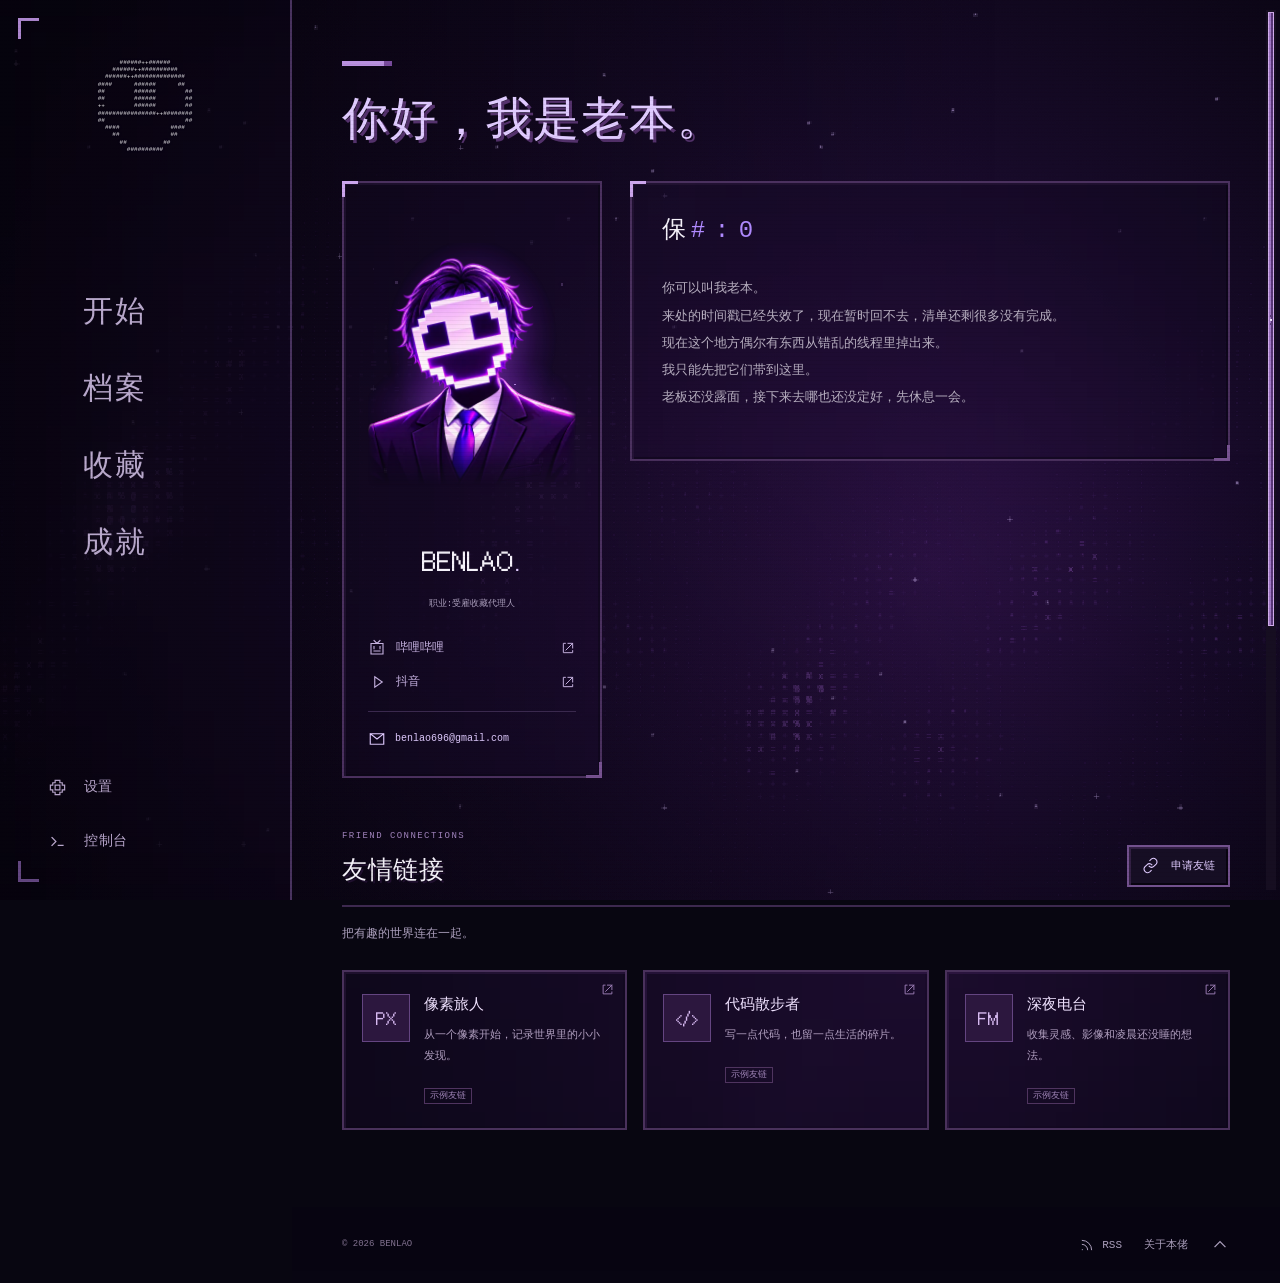
==== about/index.html @ 3e8fa3f0 "init" ====
<!DOCTYPE html><html lang="zh-CN" data-motion="full" data-language="zh"><head><meta name="astro-view-transitions-enabled" content="true"><meta name="astro-view-transitions-fallback" content="swap"><script type="module" src="/_astro/ClientRouter.astro_astro_type_script_index_0_lang.C2j_ZdXg.js"></script><meta charset="UTF-8"><meta name="viewport" content="width=device-width, initial-scale=1"><meta name="theme-color" content="#09080d"><title>关于老本 · 本佬</title><meta name="description" content="奇珍收藏代理人"><meta name="author" content="本佬"><link rel="canonical" href="https://benla0.github.io/about/"><meta property="og:title" content="关于老本 · 本佬"><meta property="og:description" content="奇珍收藏代理人"><meta property="og:type" content="website"><meta property="og:url" content="https://benla0.github.io/about/"><meta property="og:image" content="https://benla0.github.io/images/social-card.png"><meta name="twitter:card" content="summary_large_image"><link rel="icon" type="image/svg+xml" href="/favicon.svg"><link rel="alternate" type="application/rss+xml" title="本佬 BENLAO" href="/rss.xml"><link rel="sitemap" href="/sitemap-index.xml"><link rel="preload" href="/fonts/benlao-pixel.b07589f7346e.woff2" as="font" type="font/woff2" crossorigin><script>(function(){const pageTitle = "关于老本 · 本佬";
const englishTitle = "About Benlao · BENLAO";

      const root = document.documentElement;
      root.dataset.js = 'true';
      try {
        const choice = localStorage.getItem('benlao-motion');
        root.dataset.motion = choice === 'reduced' || (!choice && matchMedia('(prefers-reduced-motion: reduce)').matches) ? 'reduced' : 'full';
        root.dataset.language = localStorage.getItem('benlao-language') === 'en' ? 'en' : 'zh';
        const quality = localStorage.getItem('benlao-quality');
        root.dataset.quality = quality === 'high' || quality === 'low' ? quality : 'auto';
      } catch { root.dataset.motion = matchMedia('(prefers-reduced-motion: reduce)').matches ? 'reduced' : 'full'; }
      root.lang = root.dataset.language === 'en' ? 'en' : 'zh-CN';
      document.title = root.dataset.language === 'en' ? englishTitle : pageTitle;
    })();</script><link rel="stylesheet" href="/_astro/BaseLayout.D-4_5aCB.css"></head><body id="top" data-title-zh="关于老本 · 本佬" data-title-en="About Benlao · BENLAO"><div class="game-background" data-game-background data-background-state="static" aria-hidden="true"><svg class="nebula-fallback" viewBox="0 0 1000 540" preserveAspectRatio="xMidYMid slice"><defs><radialGradient id="nebula-ink"><stop stop-color="#27103f"></stop><stop offset="1" stop-color="#07040e"></stop></radialGradient></defs><path fill="url(#nebula-ink)" d="M0 0h1000v540H0z"></path><g fill="#ae78d9" opacity=".36" font-family="monospace" font-size="11" xml:space="preserve"><text x="0" y="0" letter-spacing="3.4">                      +  +                                               +                          </text><text x="0" y="12" letter-spacing="3.4">                                  +                                                                 </text><text x="0" y="24" letter-spacing="3.4">                                                                +                          +        </text><text x="0" y="36" letter-spacing="3.4">       +                                                                        +                   </text><text x="0" y="48" letter-spacing="3.4">         +                       +                                                        +         </text><text x="0" y="60" letter-spacing="3.4">        +             +                                       +                                     </text><text x="0" y="72" letter-spacing="3.4">+                  +                                 +                                              </text><text x="0" y="84" letter-spacing="3.4">                                                                   +                                </text><text x="0" y="96" letter-spacing="3.4">                                                                      +                             </text><text x="0" y="108" letter-spacing="3.4">                                                                                         +          </text><text x="0" y="120" letter-spacing="3.4">   +  +                                                                                             </text><text x="0" y="132" letter-spacing="3.4">                                                                                          +    +    </text><text x="0" y="144" letter-spacing="3.4">                #* .: x #x   +.                   +                                                 </text><text x="0" y="156" letter-spacing="3.4">             :..+ #x * .  .#  # # x                                                                 </text><text x="0" y="168" letter-spacing="3.4">           #: *   #**#     *#:.* *+.                                                  + +           </text><text x="0" y="180" letter-spacing="3.4">        .  . +   #x: #* *## *:.+x   . #x                                                            </text><text x="0" y="192" letter-spacing="3.4">       :# +.::x+ x: . : #: x       ++ ...#          +                                     +         </text><text x="0" y="204" letter-spacing="3.4">    x     .  *++  #     :.*  x+ : . :   +  :                                                        </text><text x="0" y="216" letter-spacing="3.4">  * +** x **+. +:*: x + x+.. :  . x *+:  x: +:            +                                       *.</text><text x="0" y="228" letter-spacing="3.4"> .  #    x+x : . # : :#.** x  + xxxx* +x#x#+:+x                     +                          . x::</text><text x="0" y="240" letter-spacing="3.4"> :.. :. +x. x. * x# x.*:*++ *  +   x:x  .*x. :  +#                                            x #*x </text><text x="0" y="252" letter-spacing="3.4"> :x :  ::  .  +    .   ***   .*+. + x:    #  x   :x                           +             x: x *.:</text><text x="0" y="264" letter-spacing="3.4">  + . .** x + : + # .*  #. ..: #+:   .x# #*  + #.:  #                          +         ++**. xxxx </text><text x="0" y="276" letter-spacing="3.4">*+x *  ++*#***    * *: : ## # *:  +x+  :  +*+    .:.x#                                 .# x+ x *. *.</text><text x="0" y="288" letter-spacing="3.4">.#x. *.+ . #+ x  +   #x*+ #  ..         #++.x.#  x  *  . :                            .x  *:     *  </text><text x="0" y="300" letter-spacing="3.4">.  +:x+ +#**  **x *x +.+ #x:    + :#*   x:+ .:   x #   .  :                        x :+.#:+:+ .+: #x</text><text x="0" y="312" letter-spacing="3.4"> # +#  .x# .  #. :++  ::.:#  #++ .  ::#:: +:++*x    *  *:  xx# :               *  #.x x +x x+  .+   </text><text x="0" y="324" letter-spacing="3.4">.. .xx xx# **+x*#x :  *++ + #x::  :x++ #+x.+  . # :  +#x:# +   :#x*: x  # x.   *:+: *+*#x: + +.x:x++</text><text x="0" y="336" letter-spacing="3.4"> +   ..   .. :+ *:++# # *+* *+   +    .: .: +# +**  : x . *# .#x# :+ : * .   # x    :   +x*+ #: .+ x</text><text x="0" y="348" letter-spacing="3.4">.* . +*.:. x##x   +.+ .. x*  x.+ # ++  x ::*#*+ ::##  *+ x:+x x.+ x:x  xx#+   x..   ++: ..x*#+  x .:</text><text x="0" y="360" letter-spacing="3.4">*.  *::# x* +.*+x:x:# :x :+*.   .   :x: x :#x  *++xx:  x#+  #::  x**+.  +***x.  +x  **:  x  +  +   *</text><text x="0" y="372" letter-spacing="3.4"> +x .:  # x+ xx .# :***+ : x #    * + +#+ ##.+.+x+x++#   +    : x #+**x:  :x  #xx: x + . x+*# . *:+x</text><text x="0" y="384" letter-spacing="3.4">:# *+  +# *x#                   #+ +#: x   :xx .  . x x :  #.: * #+*:   *  #: x: :  +  :x: . +.x*x..</text><text x="0" y="396" letter-spacing="3.4">+:# :#*+  .. +                     *   x.*  *#x..#+ xxx + ++ +#   .+ *#*+*. # # +x:      #  x# #:#+*</text><text x="0" y="408" letter-spacing="3.4">*#..# +..*+                       +  ::   :#+x  #*+.* .x#:++ : :#   + :++  *  +  :# +     .xx  . x.x</text><text x="0" y="420" letter-spacing="3.4">.   *:x#                                :** +  x*:.      # x.*  # .#x.:+x#    +.. x: * :.**#*+. ::+ </text><text x="0" y="432" letter-spacing="3.4">++*.                                       :+ . :# #*## .  .: #+++*. +*.   # *# #x:x :# xxx.+ x. x:.</text><text x="0" y="444" letter-spacing="3.4">                 +                           #+:::.#  *   :   ..++* .+x ***.* +  *xx. +:#  :## # *# </text><text x="0" y="456" letter-spacing="3.4"> .                                            :+  *  * .x #  :#*: x * .x : . #.+ x .+*: :. .#  +#   </text><text x="0" y="468" letter-spacing="3.4">                                                 + :* #  :+  #+x .+  x#:x** +* # +. *  ::++#.       </text><text x="0" y="480" letter-spacing="3.4">                                  +               *#x :x :#:x.*  .. x    .x*.:+x+    **   # #       </text><text x="0" y="492" letter-spacing="3.4">                                           +       :    #: :+*.+ .  *.:#: .*   # .  + *#  #         </text><text x="0" y="504" letter-spacing="3.4">                +                               +    ++..x   .x.   #.  x  . +  #++. .:  x           </text><text x="0" y="516" letter-spacing="3.4">             +                                         *#x x:  :x  **x    x .*.+  x x#.             </text><text x="0" y="528" letter-spacing="3.4">                                                           x * ++ +*x  #  # *   + +                 </text></g></svg><canvas data-nebula-canvas></canvas><div class="site-glitch-overlay" data-glitch-background data-glitch-state="disabled" data-glitch-active="false" aria-hidden="true"><canvas class="site-glitch-canvas" data-glitch-canvas></canvas></div><script type="module" src="/_astro/GlitchBackground.astro_astro_type_script_index_0_lang.BYaCkuHa.js"></script></div><script type="module" src="/_astro/GameBackground.astro_astro_type_script_index_0_lang.DktSg_Hz.js"></script><a class="skip-link" href="#main"><span data-ui-text><span data-language-text="zh">跳到主要内容</span><span data-language-text="en" lang="en">Skip to content</span></span></a><header class="site-header" data-game-menu data-menu-phase="idle"><div class="header-inner"><div class="menu-brand-row"><button type="button" class="brand mask-pet" aria-label="戳一下面具" data-i18n-label="mask.pet" data-mask-pet data-mood="calm" data-anger="0"><span class="ascii-mask-mark brand-ascii" style="--ascii-mask-size:124px" data-ascii-mask data-ascii-mask-state="static" aria-hidden="true"><span class="ascii-mask-frame" data-ascii-mask-frame aria-hidden="true">                                  
                                  
          ############++          
        ############++####        
      ############++########      
    ####      ##++##      ##      
    ##        ++####        ##    
    ##        ######        ##    
    ##        ######        ++    
    ####++################++##    
    ##                      ##    
      ####              ####      
        ##              ##        
          ##          ##          
            ####++####            
                                  
                                  </span></span></button><div class="mobile-actions"><button type="button" class="icon-button settings-trigger mobile-settings" aria-label="打开设置" data-i18n-label="settings.open" aria-controls="settings-dialog"><svg width="20" height="20" viewBox="0 0 24 24" fill="none" stroke="currentColor" stroke-width="1.5" stroke-linecap="square" stroke-linejoin="miter" aria-hidden="true"><path d="M9 3h6v3h3v3h3v6h-3v3h-3v3H9v-3H6v-3H3V9h3V6h3zM9 9h6v6H9z"></path></svg></button><button type="button" class="icon-button mobile-menu-toggle" aria-label="展开导航" data-i18n-label="nav.open" aria-controls="menu-panel" aria-expanded="false"><svg width="20" height="20" viewBox="0 0 24 24" fill="none" stroke="currentColor" stroke-width="1.5" stroke-linecap="square" stroke-linejoin="miter" aria-hidden="true"><path d="M4 7h16M4 12h16M4 17h16"></path></svg></button></div></div><div id="menu-panel" class="menu-panel"><nav id="main-nav" class="main-nav" aria-label="主导航" data-i18n-label="nav.main"><a href="/" aria-label="开始" data-i18n-label="nav.home" data-menu-item><span class="menu-selector" aria-hidden="true">▶</span><span class="menu-label"><span data-ui-text><span data-language-text="zh">开始</span><span data-language-text="en" lang="en">START</span></span></span></a><a href="/posts/" aria-label="档案" data-i18n-label="nav.posts" data-menu-item><span class="menu-selector" aria-hidden="true">▶</span><span class="menu-label"><span data-ui-text><span data-language-text="zh">档案</span><span data-language-text="en" lang="en">ARCHIVE</span></span></span></a><a href="/works/" aria-label="收藏" data-i18n-label="nav.works" data-menu-item><span class="menu-selector" aria-hidden="true">▶</span><span class="menu-label"><span data-ui-text><span data-language-text="zh">收藏</span><span data-language-text="en" lang="en">COLLECTION</span></span></span></a><a href="/achievements/" aria-label="成就" data-i18n-label="nav.achievements" data-menu-item><span class="menu-selector" aria-hidden="true">▶</span><span class="menu-label"><span data-ui-text><span data-language-text="zh">成就</span><span data-language-text="en" lang="en">ACHIEVEMENTS</span></span></span></a><a href="/about/" aria-label="关于" data-i18n-label="nav.about" data-menu-item aria-current="page"><span class="menu-selector" aria-hidden="true">▶</span><span class="menu-label"><span data-ui-text><span data-language-text="zh">关于</span><span data-language-text="en" lang="en">ABOUT</span></span></span></a></nav><div class="menu-bottom"><button type="button" class="settings-trigger menu-utility" aria-label="打开设置" data-i18n-label="settings.open" aria-controls="settings-dialog"><svg width="19" height="19" viewBox="0 0 24 24" fill="none" stroke="currentColor" stroke-width="1.5" stroke-linecap="square" stroke-linejoin="miter" aria-hidden="true"><path d="M9 3h6v3h3v3h3v6h-3v3h-3v3H9v-3H6v-3H3V9h3V6h3zM9 9h6v6H9z"></path></svg><span data-ui-text><span data-language-text="zh">设置</span><span data-language-text="en" lang="en">SETTINGS</span></span></button><button type="button" class="terminal-trigger menu-utility" aria-controls="terminal-dialog" aria-label="打开导航控制台" data-i18n-label="terminal.open"><svg width="19" height="19" viewBox="0 0 24 24" fill="none" stroke="currentColor" stroke-width="1.5" stroke-linecap="square" stroke-linejoin="miter" aria-hidden="true"><path d="m5 7 5 5-5 5m8 0h6"></path></svg><span data-ui-text><span data-language-text="zh">控制台</span><span data-language-text="en" lang="en">CONSOLE</span></span></button></div></div></div></header><button type="button" class="menu-scrim" aria-label="关闭导航" data-i18n-label="nav.dismiss" tabindex="-1" hidden></button><div class="game-screen" data-game-screen data-screen-phase="idle"><main id="main" tabindex="-1"><div class="page-heading container"><h1><span data-ui-text><span data-language-text="zh">你好，我是老本。</span><span data-language-text="en" lang="en">HELLO, I&#39;M BENLAO.</span></span></h1></div><section class="about-layout container"><div class="profile-card"><div class="profile-mask profile-portrait"><div class="profile-character-stage" aria-hidden="true"><div class="hero-character" data-hero-character data-character-state="static" data-no-text-decode><div class="character-canvas" data-raster-character><img class="character-layer" data-avatar-part="back-glow" src="/images/character/layer-glow-428.webp" width="428" height="502" alt="" data-no-pixel-load decoding="async"><div class="character-layer character-pixels" data-avatar-particles></div><div class="character-layer" data-avatar-part="rig"><img class="character-layer" data-avatar-part="body" src="/images/character/layer-body-428.webp" srcset="/images/character/layer-body-428.webp 428w, /images/character/layer-body-640.webp 640w, /images/character/layer-body-856.webp 856w" sizes="(max-width: 360px) 240px, (max-width: 660px) 280px, 232px" width="428" height="502" alt="" data-no-pixel-load decoding="async"><img class="character-layer" data-avatar-part="head" src="/images/character/layer-head-428.webp" srcset="/images/character/layer-head-428.webp 428w, /images/character/layer-head-640.webp 640w, /images/character/layer-head-856.webp 856w" sizes="(max-width: 360px) 240px, (max-width: 660px) 280px, 232px" width="428" height="502" alt="" data-no-pixel-load decoding="async"><img class="character-layer" data-avatar-part="collar-front" src="/images/character/layer-collar-428.webp" srcset="/images/character/layer-collar-428.webp 428w, /images/character/layer-collar-640.webp 640w, /images/character/layer-collar-856.webp 856w" sizes="(max-width: 360px) 240px, (max-width: 660px) 280px, 232px" width="428" height="502" alt="" data-no-pixel-load decoding="async"></div><img class="character-layer character-glitch" data-avatar-part="glitch-a" src="/images/character/layer-glitch-a-428.webp" width="428" height="502" alt="" data-no-pixel-load decoding="async"><img class="character-layer character-glitch" data-avatar-part="glitch-b" src="/images/character/layer-glitch-b-428.webp" width="428" height="502" alt="" data-no-pixel-load decoding="async"><img class="character-layer character-glitch" data-avatar-part="fragments" src="/images/character/layer-fragments-428.webp" width="428" height="502" alt="" data-no-pixel-load decoding="async"><div class="character-layer character-pixels character-glitch" data-avatar-shards></div></div></div></div></div><h2>BENLAO<span class="brand-dot">.</span></h2><p class="profile-role"><span data-ui-text><span data-language-text="zh">职业:受雇收藏代理人</span><span data-language-text="en" lang="en">Occupation: Collectibles Agent</span></span></p><div class="profile-links"><a href="https://www.bilibili.com/" target="_blank" rel="noopener noreferrer"><svg width="18" height="18" viewBox="0 0 24 24" fill="none" stroke="currentColor" stroke-width="1.5" stroke-linecap="square" stroke-linejoin="miter" aria-hidden="true"><path d="M4 6h16v14H4zM8 2l4 4 4-4M8 10v3m8-3v3m-8 3h8"></path></svg><span data-ui-text><span data-language-text="zh">哔哩哔哩</span><span data-language-text="en" lang="en">BILIBILI</span></span><svg width="16" height="16" viewBox="0 0 24 24" fill="none" stroke="currentColor" stroke-width="1.5" stroke-linecap="square" stroke-linejoin="miter" aria-hidden="true"><path d="M8 5H5v14h14v-3M12 5h7v7M9 15 19 5"></path></svg></a><a href="https://www.douyin.com/" target="_blank" rel="noopener noreferrer"><svg width="18" height="18" viewBox="0 0 24 24" fill="none" stroke="currentColor" stroke-width="1.5" stroke-linecap="square" stroke-linejoin="miter" aria-hidden="true"><path d="m9 5 10 7-10 7z"></path></svg><span data-ui-text><span data-language-text="zh">抖音</span><span data-language-text="en" lang="en">DOUYIN</span></span><svg width="16" height="16" viewBox="0 0 24 24" fill="none" stroke="currentColor" stroke-width="1.5" stroke-linecap="square" stroke-linejoin="miter" aria-hidden="true"><path d="M8 5H5v14h14v-3M12 5h7v7M9 15 19 5"></path></svg></a></div><a class="profile-email" href="mailto:benlao696@gmail.com"><svg width="18" height="18" viewBox="0 0 24 24" fill="none" stroke="currentColor" stroke-width="1.5" stroke-linecap="square" stroke-linejoin="miter" aria-hidden="true"><path d="M3 5h18v14H3zM3 5l9 7 9-7"></path></svg><span>benlao696@gmail.com</span></a></div><div class="about-copy"><h2><span class="scramble-text" data-scramble-text data-text="保持微笑" data-phrases="[&quot;保持微笑&quot;,&quot;你好，我是老本&quot;]" data-phrases-en="[&quot;Keep smiling&quot;,&quot;Hi, I'm Benlao&quot;]"><span class="sr-only" data-scramble-label>保持微笑 / 你好，我是老本</span><span data-scramble-poster aria-hidden="true"><span data-language-text="zh">保持微笑</span><span data-language-text="en" lang="en">Keep smiling</span></span><span data-scramble-frame aria-hidden="true"><span></span><span></span><span></span><span></span><span></span><span></span><span></span><span></span><span></span><span></span><span></span><span></span><span></span><span></span></span></span></h2><p class="about-introduction"><span data-ui-text><span data-language-text="zh">你可以叫我老本。
来处的时间戳已经失效了，现在暂时回不去，清单还剩很多没有完成。
现在这个地方偶尔有东西从错乱的线程里掉出来。
我只能先把它们带到这里。
老板还没露面，接下来去哪也还没定好，先休息一会。</span><span data-language-text="en" lang="en">Call me Benlao.
My arrival timestamp has expired. I can&#39;t go back for now, and there&#39;s still plenty left on the list.
Sometimes, things fall out of tangled threads where I&#39;m staying.
For now, all I can do is bring them here.
The boss hasn&#39;t shown up, and I haven&#39;t decided where to go next. Let&#39;s rest for a while.</span></span></p></div></section><section class="friendlinks container" aria-labelledby="friendlinks-title"><div class="section-heading friendlinks-heading"><div><span class="friendlinks-kicker" aria-hidden="true">FRIEND CONNECTIONS</span><h2 id="friendlinks-title"><span data-ui-text><span data-language-text="zh">友情链接</span><span data-language-text="en" lang="en">FRIEND LINKS</span></span></h2></div><button type="button" class="button button-outline" data-friendlink-open aria-controls="friendlink-dialog" aria-haspopup="dialog"><svg width="17" height="17" viewBox="0 0 24 24" fill="none" stroke="currentColor" stroke-width="1.5" stroke-linecap="square" stroke-linejoin="miter" aria-hidden="true"><path d="M10 13a5 5 0 0 0 7 0l3-3a5 5 0 0 0-7-7l-2 2M14 11a5 5 0 0 0-7 0l-3 3a5 5 0 0 0 7 7l2-2"></path></svg><span data-ui-text><span data-language-text="zh">申请友链</span><span data-language-text="en" lang="en">REQUEST A LINK</span></span></button></div><p class="friendlinks-intro"><span data-ui-text><span data-language-text="zh">把有趣的世界连在一起。</span><span data-language-text="en" lang="en">Connecting interesting worlds.</span></span></p><noscript><p class="friendlinks-intro">申请友链请将网站名称、地址、简介和联系邮箱发送至 <a href="mailto:benlao696@gmail.com">benlao696@gmail.com</a>。</p></noscript><div class="friendlinks-grid"><a class="friend-card" href="https://example.com/#pixel-traveller" target="_blank" rel="noopener noreferrer" data-reveal><div class="friend-avatar" aria-hidden="true"><span>PX</span></div><div class="friend-copy"><h3><span data-ui-text><span data-language-text="zh">像素旅人</span><span data-language-text="en" lang="en">Pixel Traveller</span></span></h3><p><span data-ui-text><span data-language-text="zh">从一个像素开始，记录世界里的小小发现。</span><span data-language-text="en" lang="en">Small discoveries in a world built from pixels.</span></span></p><span class="friend-example"><span data-ui-text><span data-language-text="zh">示例友链</span><span data-language-text="en" lang="en">SAMPLE LINK</span></span></span></div><svg width="15" height="15" viewBox="0 0 24 24" class="friend-external" fill="none" stroke="currentColor" stroke-width="1.5" stroke-linecap="square" stroke-linejoin="miter" aria-hidden="true"><path d="M8 5H5v14h14v-3M12 5h7v7M9 15 19 5"></path></svg></a><a class="friend-card" href="https://example.com/#code-wanderer" target="_blank" rel="noopener noreferrer" data-reveal><div class="friend-avatar" aria-hidden="true"><span>&lt;/&gt;</span></div><div class="friend-copy"><h3><span data-ui-text><span data-language-text="zh">代码散步者</span><span data-language-text="en" lang="en">Code Wanderer</span></span></h3><p><span data-ui-text><span data-language-text="zh">写一点代码，也留一点生活的碎片。</span><span data-language-text="en" lang="en">A little code, a few fragments of everyday life.</span></span></p><span class="friend-example"><span data-ui-text><span data-language-text="zh">示例友链</span><span data-language-text="en" lang="en">SAMPLE LINK</span></span></span></div><svg width="15" height="15" viewBox="0 0 24 24" class="friend-external" fill="none" stroke="currentColor" stroke-width="1.5" stroke-linecap="square" stroke-linejoin="miter" aria-hidden="true"><path d="M8 5H5v14h14v-3M12 5h7v7M9 15 19 5"></path></svg></a><a class="friend-card" href="https://example.com/#midnight-radio" target="_blank" rel="noopener noreferrer" data-reveal><div class="friend-avatar" aria-hidden="true"><span>FM</span></div><div class="friend-copy"><h3><span data-ui-text><span data-language-text="zh">深夜电台</span><span data-language-text="en" lang="en">Midnight Radio</span></span></h3><p><span data-ui-text><span data-language-text="zh">收集灵感、影像和凌晨还没睡的想法。</span><span data-language-text="en" lang="en">Ideas, images and thoughts that stay up late.</span></span></p><span class="friend-example"><span data-ui-text><span data-language-text="zh">示例友链</span><span data-language-text="en" lang="en">SAMPLE LINK</span></span></span></div><svg width="15" height="15" viewBox="0 0 24 24" class="friend-external" fill="none" stroke="currentColor" stroke-width="1.5" stroke-linecap="square" stroke-linejoin="miter" aria-hidden="true"><path d="M8 5H5v14h14v-3M12 5h7v7M9 15 19 5"></path></svg></a></div></section></main><footer class="site-footer"><div class="footer-row container"><span class="footer-copyright">© 2026 BENLAO</span><div class="footer-links"><a href="/rss.xml"><svg width="16" height="16" viewBox="0 0 24 24" fill="none" stroke="currentColor" stroke-width="1.5" stroke-linecap="square" stroke-linejoin="miter" aria-hidden="true"><path d="M5 11a8 8 0 0 1 8 8M5 5a14 14 0 0 1 14 14M5 19h.01"></path></svg>RSS</a><a href="/about/" data-signal-light-only><span data-ui-text><span data-language-text="zh">关于本佬</span><span data-language-text="en" lang="en">About Benlao</span></span></a><a href="#top" aria-label="返回顶部" data-i18n-label="footer.top"><svg width="20" height="20" viewBox="0 0 24 24" fill="none" stroke="currentColor" stroke-width="1.5" stroke-linecap="square" stroke-linejoin="miter" aria-hidden="true"><path d="m6 14 6-6 6 6"></path></svg></a></div></div></footer></div><div class="screen-texture" aria-hidden="true"></div><dialog id="terminal-dialog" class="terminal-dialog" aria-labelledby="terminal-title" data-no-text-decode><div class="terminal-titlebar"><span id="terminal-title" class="mono">&gt;_ GUEST SHELL</span><code class="terminal-path" data-terminal-location>~/</code><button type="button" class="icon-button terminal-close" aria-label="关闭控制台" data-i18n-label="terminal.close"><svg width="18" height="18" viewBox="0 0 24 24" fill="none" stroke="currentColor" stroke-width="1.5" stroke-linecap="square" stroke-linejoin="miter" aria-hidden="true"><path d="m6 6 12 12M18 6 6 18"></path></svg></button></div><div class="terminal-screen" data-terminal-screen><div id="terminal-output" class="terminal-output" role="log" aria-live="polite" aria-relevant="additions"><p><span data-ui-text><span data-language-text="zh">输入 help 查看可用命令。</span><span data-language-text="en" lang="en">Type help to see available commands.</span></span></p></div><div class="terminal-input-area"><form id="terminal-form" class="terminal-form"><label for="terminal-input" class="mono">guest@benlao:~$</label><input id="terminal-input" name="command" autocomplete="off" autocapitalize="off" spellcheck="false" enterkeyhint="go" maxlength="160" role="combobox" aria-autocomplete="list" aria-expanded="false" aria-controls="terminal-suggestions" aria-describedby="terminal-keyboard-hint" aria-label="导航命令" data-i18n-label="terminal.input"></form><div id="terminal-suggestions" class="terminal-suggestions" role="listbox" aria-label="命令补全" data-aria-en="Command suggestions" hidden></div></div></div><p id="terminal-keyboard-hint" class="terminal-keyboard-hint"><span data-ui-text><span data-language-text="zh">↑ ↓ 历史 / 选择 · Tab 补全 · Ctrl+L 清屏 · Esc 关闭</span><span data-language-text="en" lang="en">↑ ↓ history / select · Tab complete · Ctrl+L clear · Esc close</span></span></p><script id="terminal-index" type="application/json">[{"id":"lele-field-report","title":["ENTITY #BR-000「乐乐」","ENTITY #BR-000 [LeLe]"],"description":["转角跳出来一个脊背龙形态的橘猫实体","A ginger cat Entity"],"href":"/posts/lele-field-report/","kind":"archive","tags":["实体调查"]},{"id":"prunsel-field-report","title":["ENTITY #UT-099「Prunsel」","ENTITY #UT-099「Prunsel」"],"description":["Papyrus去哪里了？","An eye standing out in the snow."],"href":"/posts/prunsel-field-report/","kind":"archive","tags":["实体调查"]},{"id":"cocoa-field-report","title":["ENTITY #MC-041「可可」","ENTITY #MC-041 [Cocoa]"],"description":["路过一个刚遭到袭击的村庄。有人把一只狸花猫交给了我。","Passing through a village after a raid, I was entrusted with a tabby cat."],"href":"/posts/cocoa-field-report/","kind":"archive","tags":["实体调查"]},{"id":"cocoa-and-lele","title":["可可 & 乐乐","Cocoa & Lele"],"description":["可可是在 MC 村庄被托付给我的狸花猫，乐乐是在后室吃了我一条鱼、一路跟来的橘猫。现在都由我养着。","Cocoa is a tabby entrusted to me in a Minecraft village. Lele is a ginger cat that ate my fish and followed me out of the Backrooms. Both live with me now."],"href":"/works/cocoa-and-lele/","kind":"collection","tags":["实体","COCOA & LELE"],"demo":false},{"id":"sample-02","title":["测试收藏 02","Sample 02"],"description":["测试内容","Test content"],"href":"/works/sample-02/","kind":"collection","tags":["测试","TEST CONTENT"],"demo":true},{"id":"sample-03","title":["测试收藏 03","Sample 03"],"description":["测试内容","Test content"],"href":"/works/sample-03/","kind":"collection","tags":["测试","TEST CONTENT"],"demo":true}]</script></dialog><dialog id="settings-dialog" class="settings-dialog" aria-labelledby="settings-title"><div class="settings-titlebar"><h2 id="settings-title"><svg width="22" height="22" viewBox="0 0 24 24" fill="none" stroke="currentColor" stroke-width="1.5" stroke-linecap="square" stroke-linejoin="miter" aria-hidden="true"><path d="M9 3h6v3h3v3h3v6h-3v3h-3v3H9v-3H6v-3H3V9h3V6h3zM9 9h6v6H9z"></path></svg><span data-ui-text><span data-language-text="zh">设置</span><span data-language-text="en" lang="en">SETTINGS</span></span></h2><button type="button" class="icon-button settings-close" aria-label="关闭设置" data-i18n-label="settings.close"><svg width="20" height="20" viewBox="0 0 24 24" fill="none" stroke="currentColor" stroke-width="1.5" stroke-linecap="square" stroke-linejoin="miter" aria-hidden="true"><path d="m6 6 12 12M18 6 6 18"></path></svg></button></div><div class="settings-body"><fieldset><legend><span data-ui-text><span data-language-text="zh">语言</span><span data-language-text="en" lang="en">LANGUAGE</span></span></legend><div class="settings-options"><button type="button" data-language-option="zh" aria-pressed="true">简体中文</button><button type="button" data-language-option="en" aria-pressed="false">ENGLISH</button></div><p><span data-ui-text><span data-language-text="zh">调整界面语言，文章正文保留原文。</span><span data-language-text="en" lang="en">Change the interface language. Articles keep their original text.</span></span></p></fieldset><fieldset><legend><span data-ui-text><span data-language-text="zh">画面动效</span><span data-language-text="en" lang="en">VISUAL EFFECTS</span></span></legend><div class="settings-options"><button type="button" data-motion-option="full" aria-pressed="true"><span data-ui-text><span data-language-text="zh">开启</span><span data-language-text="en" lang="en">ON</span></span></button><button type="button" data-motion-option="reduced" aria-pressed="false"><span data-ui-text><span data-language-text="zh">关闭</span><span data-language-text="en" lang="en">OFF</span></span></button></div><p><span data-ui-text><span data-language-text="zh">控制背景、字符动画和界面转场。</span><span data-language-text="en" lang="en">Control the background, ASCII animations and transitions.</span></span></p></fieldset><fieldset><legend><span data-ui-text><span data-language-text="zh">游戏画质</span><span data-language-text="en" lang="en">Game quality</span></span></legend><div class="settings-options"><button type="button" data-quality-option="auto" aria-pressed="true"><span data-ui-text><span data-language-text="zh">自动</span><span data-language-text="en" lang="en">AUTO</span></span></button><button type="button" data-quality-option="high" aria-pressed="false"><span data-ui-text><span data-language-text="zh">精细</span><span data-language-text="en" lang="en">HIGH</span></span></button><button type="button" data-quality-option="low" aria-pressed="false"><span data-ui-text><span data-language-text="zh">流畅</span><span data-language-text="en" lang="en">SMOOTH</span></span></button></div><p><span data-ui-text><span data-language-text="zh">调整迷宫和追踪的场景精度，下次进入游戏生效。</span><span data-language-text="en" lang="en">Changes maze and pursuit detail the next time you enter a game.</span></span></p></fieldset></div><div class="settings-bottom"><span><i class="status-dot"></i><span data-ui-text><span data-language-text="zh">设置自动保存</span><span data-language-text="en" lang="en">Preferences saved automatically</span></span></span><button type="button" class="button button-primary settings-close"><span data-ui-text><span data-language-text="zh">完成</span><span data-language-text="en" lang="en">DONE</span></span></button></div></dialog><dialog id="friendlink-dialog" class="friendlink-dialog" aria-labelledby="friendlink-title" aria-describedby="friendlink-instructions" data-application-email="benlao696@gmail.com"><div class="settings-titlebar"><h2 id="friendlink-title"><svg width="22" height="22" viewBox="0 0 24 24" fill="none" stroke="currentColor" stroke-width="1.5" stroke-linecap="square" stroke-linejoin="miter" aria-hidden="true"><path d="M10 13a5 5 0 0 0 7 0l3-3a5 5 0 0 0-7-7l-2 2M14 11a5 5 0 0 0-7 0l-3 3a5 5 0 0 0 7 7l2-2"></path></svg><span data-ui-text><span data-language-text="zh">申请友链</span><span data-language-text="en" lang="en">REQUEST A LINK</span></span></h2><button type="button" class="icon-button settings-close" data-dialog-close aria-label="关闭友链申请" data-i18n-label="friends.close"><svg width="20" height="20" viewBox="0 0 24 24" fill="none" stroke="currentColor" stroke-width="1.5" stroke-linecap="square" stroke-linejoin="miter" aria-hidden="true"><path d="m6 6 12 12M18 6 6 18"></path></svg></button></div><div class="friendlink-body"><p id="friendlink-instructions" class="friendlink-instructions"><span data-ui-text><span data-language-text="zh">填写网站信息，复制申请内容后发送至下面的邮箱。</span><span data-language-text="en" lang="en">Fill in your site details, copy the request and email it to the address below.</span></span></p><a class="friendlink-email" href="mailto:benlao696@gmail.com"><svg width="16" height="16" viewBox="0 0 24 24" fill="none" stroke="currentColor" stroke-width="1.5" stroke-linecap="square" stroke-linejoin="miter" aria-hidden="true"><path d="M3 5h18v14H3zM3 5l9 7 9-7"></path></svg>benlao696@gmail.com</a><details class="friendlink-site-info"><summary><span data-ui-text><span data-language-text="zh">本站信息</span><span data-language-text="en" lang="en">THIS SITE</span></span></summary><dl><div><dt><span data-ui-text><span data-language-text="zh">网站名称</span><span data-language-text="en" lang="en">Site name</span></span></dt><dd>本佬 BENLAO</dd></div><div><dt><span data-ui-text><span data-language-text="zh">网站地址</span><span data-language-text="en" lang="en">Site URL</span></span></dt><dd><a href="https://Benla0.github.io" target="_blank" rel="noopener noreferrer">https://Benla0.github.io</a></dd></div><div><dt><span data-ui-text><span data-language-text="zh">网站简介</span><span data-language-text="en" lang="en">Description</span></span></dt><dd>奇珍收藏代理人</dd></div><div><dt><span data-ui-text><span data-language-text="zh">头像地址</span><span data-language-text="en" lang="en">Avatar URL</span></span></dt><dd>https://benla0.github.io/images/avatar.png</dd></div></dl></details><form id="friendlink-form" class="friendlink-form"><div class="friendlink-fields"><label for="friendlink-name"><span data-ui-text><span data-language-text="zh">网站名称</span><span data-language-text="en" lang="en">Site name</span></span><input id="friendlink-name" name="name" type="text" required maxlength="60" autocomplete="organization"></label><label for="friendlink-url"><span data-ui-text><span data-language-text="zh">网站地址</span><span data-language-text="en" lang="en">Site URL</span></span><input id="friendlink-url" name="url" type="url" required maxlength="500" placeholder="https://" autocomplete="url"></label><label class="friendlink-field-wide" for="friendlink-description"><span data-ui-text><span data-language-text="zh">网站简介</span><span data-language-text="en" lang="en">Description</span></span><textarea id="friendlink-description" name="description" required maxlength="240" rows="2"></textarea></label><label for="friendlink-avatar"><span><span data-ui-text><span data-language-text="zh">头像地址</span><span data-language-text="en" lang="en">Avatar URL</span></span> <small><span data-ui-text><span data-language-text="zh">选填</span><span data-language-text="en" lang="en">optional</span></span></small></span><input id="friendlink-avatar" name="avatar" type="url" maxlength="500" placeholder="https://"></label><label for="friendlink-contact"><span data-ui-text><span data-language-text="zh">联系邮箱</span><span data-language-text="en" lang="en">Contact email</span></span><input id="friendlink-contact" name="contact" type="email" required maxlength="160" autocomplete="email"></label></div><label class="friendlink-preview-label" for="friendlink-preview"><span data-ui-text><span data-language-text="zh">申请内容</span><span data-language-text="en" lang="en">Request preview</span></span></label><textarea id="friendlink-preview" class="friendlink-preview" rows="5" readonly aria-label="申请内容" data-i18n-label="friends.preview" data-no-text-decode></textarea><p class="friendlink-feedback" role="status" aria-live="polite" data-friendlink-status></p><div class="friendlink-actions"><button type="submit" class="button button-primary"><svg width="17" height="17" viewBox="0 0 24 24" fill="none" stroke="currentColor" stroke-width="1.5" stroke-linecap="square" stroke-linejoin="miter" aria-hidden="true"><path d="M8 8h13v13H8zM16 8V3H3v13h5"></path></svg><span data-ui-text><span data-language-text="zh">复制申请内容</span><span data-language-text="en" lang="en">COPY REQUEST</span></span></button><a class="button button-outline" data-friendlink-mail href="mailto:benlao696@gmail.com"><svg width="17" height="17" viewBox="0 0 24 24" fill="none" stroke="currentColor" stroke-width="1.5" stroke-linecap="square" stroke-linejoin="miter" aria-hidden="true"><path d="M3 5h18v14H3zM3 5l9 7 9-7"></path></svg><span data-ui-text><span data-language-text="zh">打开邮件</span><span data-language-text="en" lang="en">OPEN EMAIL</span></span></a></div></form></div></dialog><div class="pixel-scrollbar" data-scrollbar role="scrollbar" aria-label="页面滚动条" data-i18n-label="scroll.label" aria-controls="main" aria-orientation="vertical" aria-valuemin="0" aria-valuemax="100" aria-valuenow="0" tabindex="0" data-visible="false"><span class="pixel-scrollbar-thumb" data-scrollbar-thumb></span></div><div class="reading-progress" data-reading-progress data-visible="false" role="progressbar" aria-label="文章阅读进度" data-i18n-label="article.progress" aria-valuemin="0" aria-valuemax="100" aria-valuenow="0" tabindex="0" hidden><span class="reading-progress-label" aria-hidden="true"><span data-ui-text><span data-language-text="zh">阅读进度</span><span data-language-text="en" lang="en">READING</span></span></span><span class="reading-progress-track" aria-hidden="true"><i data-reading-progress-fill></i></span><output data-reading-progress-value aria-hidden="true">0%</output><span class="reading-archived-stamp" data-reading-archived aria-hidden="true"><span data-ui-text><span data-language-text="zh">已读</span><span data-language-text="en" lang="en">READ</span></span></span></div><div class="pixel-cursor" data-pixel-cursor data-visible="false" data-kind="arrow" aria-hidden="true"><div class="cursor-tip" data-cursor-tip><img class="cursor-arrow" src="/cursors/pixel-arrow.svg" width="24" height="28" alt=""><img class="cursor-hand" src="/cursors/pixel-hand.svg" width="26" height="30" alt=""><span class="cursor-lock"><i></i><i></i><i></i><i></i></span></div><div class="cursor-trails"><span class="cursor-ascii-trail" data-cursor-trail data-trail-state="idle">@</span><span class="cursor-ascii-trail" data-cursor-trail data-trail-state="idle">@</span><span class="cursor-ascii-trail" data-cursor-trail data-trail-state="idle">@</span><span class="cursor-ascii-trail" data-cursor-trail data-trail-state="idle">@</span><span class="cursor-ascii-trail" data-cursor-trail data-trail-state="idle">@</span><span class="cursor-ascii-trail" data-cursor-trail data-trail-state="idle">@</span><span class="cursor-ascii-trail" data-cursor-trail data-trail-state="idle">@</span><span class="cursor-ascii-trail" data-cursor-trail data-trail-state="idle">@</span><span class="cursor-ascii-trail" data-cursor-trail data-trail-state="idle">@</span><span class="cursor-ascii-trail" data-cursor-trail data-trail-state="idle">@</span><span class="cursor-ascii-trail" data-cursor-trail data-trail-state="idle">@</span><span class="cursor-ascii-trail" data-cursor-trail data-trail-state="idle">@</span><span class="cursor-ascii-trail" data-cursor-trail data-trail-state="idle">@</span><span class="cursor-ascii-trail" data-cursor-trail data-trail-state="idle">@</span><span class="cursor-ascii-trail" data-cursor-trail data-trail-state="idle">@</span><span class="cursor-ascii-trail" data-cursor-trail data-trail-state="idle">@</span><span class="cursor-ascii-trail" data-cursor-trail data-trail-state="idle">@</span><span class="cursor-ascii-trail" data-cursor-trail data-trail-state="idle">@</span></div></div><script type="module" src="/_astro/PixelCursor.astro_astro_type_script_index_0_lang.B9thpzr8.js"></script><aside class="achievement-toast" data-achievement-toast hidden role="status" aria-live="polite" data-no-text-decode><img data-toast-image src="/images/achievements/wrath.svg" width="64" height="80" alt="" data-no-pixel-load><div><span data-toast-label></span><strong data-toast-title></strong><a href="/achievements/" data-toast-link></a></div></aside><script type="module" src="/_astro/BaseLayout.astro_astro_type_script_index_0_lang.rw-m_h2b.js"></script></body></html>
---- _astro/BaseLayout.D-4_5aCB.css ----
@font-face{font-family:BenlaoPixel;src:url(/fonts/benlao-pixel.b07589f7346e.woff2)format("woff2");font-display:swap;font-weight:400}:root{--bg:#09080d;--surface:#100e17;--surface-light:#17131f;--line:#292333;--text:#f5f2fa;--muted:#a29aaa;--purple:#a879ff;--purple-light:#c9acff;--mono:"Cascadia Code","Consolas",monospace;--pixel:BenlaoPixel,var(--mono);color-scheme:dark;color:var(--text);background:var(--bg);font-synthesis:none;font-family:Inter,Segoe UI,PingFang SC,Microsoft YaHei,sans-serif}*{box-sizing:border-box}html{scroll-behavior:smooth;scroll-padding-top:110px}body{isolation:isolate;background:0 0;min-width:320px;margin:0;line-height:1.7;position:relative}.site-starfield{z-index:-1;pointer-events:none;contain:strict;background:radial-gradient(60% 60% at 76% 26%,#29123b55,#0000 80%);position:fixed;inset:0;overflow:hidden}.site-starfield canvas{opacity:.4;width:100%;height:100%;position:absolute;inset:0}.starfield-poster{font:clamp(10px,1.5vw,20px)/1.25 var(--mono);color:#b79cde;opacity:.3;white-space:pre;user-select:none;margin:0;position:absolute;top:50%;left:50%;transform:translate(-50%,-50%)}.site-starfield[data-starfield-state=playing] .starfield-poster,.site-starfield[data-starfield-state=static]:has(canvas[width]) .starfield-poster{display:none}::selection{color:#fff;background:#a879ff55}a{color:inherit;text-decoration:none}button,input{font:inherit}button{color:inherit;cursor:pointer}button:disabled{cursor:default}img,svg{display:block}button,a,input{-webkit-tap-highlight-color:transparent}button:focus-visible,a:focus-visible,input:focus-visible{outline:2px solid var(--purple-light);outline-offset:5px}[hidden]{display:none!important}.container{width:min(1240px,100% - 96px);margin-inline:auto}.mono{font-family:var(--mono);letter-spacing:.06em;font-size:11px}.pixel-mask{color:#fff;flex:none}.status-dot{background:var(--purple);flex:none;width:6px;height:6px;display:inline-block;box-shadow:0 0 12px #a879ff70}.eyebrow{color:var(--purple-light);font-family:var(--mono);letter-spacing:.11em;align-items:center;gap:10px;margin:0;font-size:11px;line-height:1.8;display:flex}.skip-link{background:var(--purple);color:#09080d;z-index:100;padding:8px 20px;position:fixed;top:-80px;left:16px}.skip-link:focus{top:8px}.site-header{z-index:30;border-bottom:1px solid var(--line);backdrop-filter:blur(14px);background:#09080deb;height:88px;position:sticky;top:0}.header-inner{align-items:center;gap:48px;width:min(1352px,100% - 80px);height:100%;margin:auto;display:flex}.brand{align-items:center;gap:14px;margin-right:auto;display:flex}.brand-wordmark{font-family:var(--pixel);letter-spacing:1px;font-size:23px;line-height:1.25}.brand small{font:8px var(--mono);letter-spacing:.2em;color:var(--muted);margin-top:5px;display:block}.main-nav{align-items:center;gap:32px;height:100%;display:flex}.main-nav a{height:100%;color:var(--muted);align-items:center;gap:7px;font-size:13px;transition:color .2s;display:flex;position:relative}.main-nav a>span{font:9px var(--mono);color:var(--muted)}.main-nav a[aria-current=page],.main-nav a:hover{color:var(--text)}.main-nav a[aria-current=page]:after{content:"";background:var(--purple);height:2px;position:absolute;bottom:-1px;left:0;right:0}.header-actions{align-items:center;gap:18px;display:flex}.icon-button{color:var(--muted);background:0 0;border:0;justify-content:center;align-items:center;gap:6px;padding:8px;display:inline-flex}.icon-button:hover{color:var(--text)}.motion-toggle{font-size:11px}.terminal-trigger{color:var(--purple-light);background:#1a1322;border:1px solid #3c314d;align-items:center;gap:10px;padding:9px 12px;display:flex}.terminal-trigger span{font:10px var(--mono);letter-spacing:.04em}.terminal-trigger:hover{border-color:var(--purple);background:#251934}.mobile-menu-toggle{display:none}.hero{isolation:isolate;grid-template-columns:1fr 1fr;align-items:center;gap:24px;min-height:640px;padding-block:26px 40px;display:grid;position:relative}.hero-stage{isolation:isolate;position:relative;overflow:clip}.hero-stage>.hero{z-index:1}.hero-backdrop{z-index:0;pointer-events:none;position:absolute;inset:0;overflow:hidden}.hero-backdrop-fallback{opacity:.3;background:radial-gradient(at 72% 45%,#46206a66,#0000 65%),linear-gradient(#ac79ed10 1px,#0000 1px) 0 0/26px 26px,linear-gradient(90deg,#ac79ed10 1px,#0000 1px) 0 0/26px 26px;position:absolute;inset:0}.hero-backdrop:after{content:"";background:linear-gradient(90deg,#09080d77,#0000 45%),linear-gradient(#09080d80,#0000 18% 84%,#09080d);position:absolute;inset:0}.hero-glitch-canvas{opacity:0;width:100%;height:100%;position:absolute;inset:0}.hero-backdrop[data-glitch-state=ready] .hero-glitch-canvas{opacity:.25}.hero-backdrop[data-glitch-state=ready] .hero-backdrop-fallback{opacity:0}.hero-backdrop video{display:none}.sr-only{clip-path:inset(50%);white-space:nowrap;border:0;width:1px;height:1px;margin:-1px;padding:0;position:absolute;overflow:hidden}.ascii-mask-mark{width:var(--ascii-mask-size);height:var(--ascii-mask-size);color:#fff;contain:layout paint;vertical-align:middle;flex:none;justify-content:center;align-items:center;max-width:100%;display:inline-flex;overflow:clip}.ascii-mask-frame{font:calc(var(--ascii-mask-size) / 20.4)/1.2 "Courier New",monospace;font-variant-ligatures:none;letter-spacing:0;white-space:pre;user-select:none;text-shadow:0 0 8px #b782ff25;margin:0;padding:0;display:block}.profile-mask .ascii-mask-mark{z-index:1;position:relative}.ascii-name{margin-block:25px 22px;line-height:1;width:100%!important;font-size:inherit!important}.ascii-name .ascii-player{width:100%;box-shadow:none;background:0 0;border:0;display:block}.ascii-name .ascii-stage{background:0 0;height:auto;min-height:0;padding:0;display:block;overflow:clip}.ascii-name .ascii-frame{color:#fff;text-shadow:2px 0 #8f60d630;margin:0;font-size:clamp(6px,.85vw,13px);line-height:1}.ascii-lab{grid-template-columns:minmax(0,.85fr) minmax(0,1.15fr);align-items:center;gap:72px;display:grid}.ascii-lab-copy h2{letter-spacing:-.02em;margin:17px 0 20px;font-size:34px;line-height:1.5}.ascii-lab-copy>p:not(.eyebrow){color:var(--muted);font-size:13px;line-height:2}.ascii-lab-command{font:11px var(--mono);color:var(--muted);flex-wrap:wrap;gap:12px;margin-top:26px;display:flex}.ascii-lab-command code{font:inherit;color:var(--purple-light)}.ascii-command-caret{animation:1.5s step-end infinite cursor-blink}.ascii-lab-hint{color:var(--muted);margin-top:20px;font-size:11px;display:block}.ascii-player{background:#100c18;border:1px solid #3a2b4d;width:100%;min-width:0;position:relative}.ascii-titlebar{border-bottom:1px solid var(--line);height:43px;color:var(--muted);background:#17111f;align-items:center;gap:16px;padding-inline:18px;display:flex}.ascii-titlebar .mono{font-size:10px}.ascii-pause{color:var(--purple-light);font:10px var(--mono);background:0 0;border:0;margin-left:auto;padding:8px 0}.ascii-pause:disabled{color:var(--muted)}.ascii-stage{contain:layout paint;background:radial-gradient(#64399014,#0000 70%);place-items:center;height:300px;padding:20px;display:grid;overflow:clip}.ascii-frame{font:clamp(7px,1.15vw,13px)/1.2 var(--mono);font-variant-ligatures:none;letter-spacing:0;white-space:pre;color:var(--purple-light);user-select:none;margin:0;padding:0;display:block}.ascii-player[data-ascii-piece=mask] .ascii-frame{color:#f4eaff;text-shadow:0 0 14px #ba82ff44}.ascii-caption{color:var(--muted);justify-content:space-between;align-items:center;gap:12px;padding:10px 18px 15px;font-size:10px;display:flex}.ascii-caption .mono{white-space:nowrap;align-items:center;gap:7px;font-size:9px;display:flex}.ascii-player:not([data-ascii-state=playing]) .ascii-caption .status-dot{box-shadow:none;background:#68597b}.ascii-tabs{border-top:1px solid var(--line);gap:5px;padding:5px 12px;display:flex}.ascii-tabs button{color:var(--muted);background:0 0;border:0;flex:1;justify-content:center;align-items:center;gap:9px;padding:12px 5px;font-size:11px;display:flex}.ascii-tabs button .mono{color:#796a88;font-size:9px}.ascii-tabs button[aria-selected=true]{color:#eadcff;background:#a879ff12}.ascii-tabs button[aria-selected=true] .mono{color:var(--purple)}.ascii-tabs button:hover{color:#eadcff}.ascii-compact{background:0 0;border:0}.profile-mask .ascii-player{z-index:1;position:relative}.profile-mask .ascii-stage{background:0 0;height:200px;padding:0}.scramble-text{position:relative}[data-scramble-frame]{vertical-align:bottom;flex-wrap:wrap;max-width:100%;display:inline-flex}[data-scramble-frame]>span{text-align:center;white-space:pre;width:1em;display:inline-block}[data-scramble-frame] .is-decoding{color:var(--purple);font-family:var(--mono);font-weight:400}.pixel-cursor{z-index:99999;pointer-events:none;contain:strict;display:none;position:fixed;inset:0}.pixel-cursor[data-visible=true]{display:block}.cursor-tip{will-change:transform;width:26px;height:30px;position:absolute;top:0;left:0}.cursor-tip img{object-fit:contain;object-position:left top;transform-origin:2px 2px;position:absolute;inset:0}.cursor-hand,.pixel-cursor[data-kind=link] .cursor-arrow{display:none}.pixel-cursor[data-kind=link] .cursor-hand{transform-origin:13px 15px;display:block;left:-8px;transform:none}.pixel-cursor[data-pressed=true] .cursor-tip img{scale:.85}.cursor-lock{opacity:0;position:absolute;inset:-6px 2px -6px -14px}.cursor-lock i{border:0 solid #b78aff;width:5px;height:5px;position:absolute}.cursor-lock i:first-child{border-top-width:2px;border-left-width:2px;top:0;left:0}.cursor-lock i:nth-child(2){border-top-width:2px;border-right-width:2px;top:0;right:0}.cursor-lock i:nth-child(3){border-bottom-width:2px;border-left-width:2px;bottom:0;left:0}.cursor-lock i:nth-child(4){border-bottom-width:2px;border-right-width:2px;bottom:0;right:0}.pixel-cursor[data-kind=link] .cursor-lock{opacity:.75;animation:.8s steps(3,end) infinite cursor-lock}.cursor-particle{opacity:0;will-change:transform,opacity;background:#b783ff;width:3px;height:3px;display:block;position:absolute;top:0;left:0}.cursor-particle-white{background:#f4eaff}@keyframes cursor-lock{0%,to{opacity:.8}50%{opacity:.4}}@media (hover:hover) and (pointer:fine){body{cursor:url(/cursors/pixel-arrow.svg) 2 2,auto}a,button,summary,[role=button],[role=tab],a *,button *{cursor:url(/cursors/pixel-hand.svg) 10 2,pointer}.prose,input,textarea,[contenteditable=true]{cursor:text}html[data-cursor=active],html[data-cursor=active] *{cursor:none!important}}@media (width<=1100px){.ascii-lab{gap:36px}.ascii-lab-copy h2{font-size:29px}}@media (width<=800px){.ascii-lab{grid-template-columns:1fr;gap:27px}.ascii-lab-copy h2 br{display:none}.ascii-lab-copy h2{font-size:26px}.ascii-lab-command{margin-top:19px}.ascii-lab-hint{margin-top:12px}}@media (width<=600px){.ascii-lab-copy h2{font-size:24px}.ascii-lab-copy>p:not(.eyebrow){font-size:12px}.ascii-titlebar{padding-inline:14px}.ascii-stage{height:270px;padding:15px}.ascii-caption{gap:8px;padding-inline:12px;font-size:9px}.ascii-caption .mono{font-size:8px}.ascii-tabs{gap:0;padding-inline:5px}.ascii-tabs button{gap:6px;min-height:44px;font-size:10px}.profile-mask .ascii-stage{height:100px}}.hero-copy{z-index:2;padding:20px 0 8px;position:relative}.hero-title{font-family:var(--pixel);letter-spacing:-2px;color:#fff;width:fit-content;margin:25px 0 22px;font-size:clamp(62px,7vw,96px);font-weight:400;line-height:1.08;position:relative}.hero-title-dot{color:var(--purple);animation:1.5s step-end infinite cursor-blink}.glitch:before,.glitch:after{content:attr(data-text);pointer-events:none;opacity:0;position:absolute;top:0;left:0}.glitch:before{color:#cc9cff;animation:8s infinite glitch-slice;transform:translate(-2px)}.glitch:after{color:#7451f8;animation:8s .12s infinite glitch-slice;transform:translate(3px)}.hero-name{letter-spacing:.01em;margin:0 0 22px;font-size:clamp(30px,3.15vw,43px);font-weight:750;line-height:1.5}.hero-name>span{color:var(--purple-light)}.hero-description{color:var(--purple-light);max-width:440px;min-height:2em;margin:0;font-size:18px;line-height:2}.hero-buttons{flex-wrap:wrap;align-items:center;gap:18px;margin-top:33px;display:flex}.button{border:1px solid #0000;justify-content:center;align-items:center;gap:12px;min-height:46px;padding:12px 18px;font-size:13px;font-weight:500;transition:background .2s,border-color .2s,transform .2s;display:inline-flex}.button:hover{transform:translateY(-2px)}.button-primary{background:var(--purple);color:#13091e;border-color:var(--purple)}.button-primary:hover{background:var(--purple-light);border-color:var(--purple-light)}.button-quiet{color:var(--muted);padding-inline:3px}.button-quiet:hover{color:var(--text)}.button-outline{color:var(--purple-light);border-color:#4d3b66}.button-outline:hover{border-color:var(--purple);background:#21172d}.hero-signature{width:fit-content;color:var(--muted);border-top:1px solid #28202f;align-items:center;gap:10px;margin-top:39px;padding-top:20px;font-size:11px;display:flex}.hero-signature code{font:11px var(--mono);color:#cbb9e9}.hero-visual{isolation:isolate;height:565px;position:relative;overflow:clip}.hero-visual:before{content:"";z-index:-1;background:radial-gradient(#6f28ac40,#0000 66%);position:absolute;inset:40px 0 0}.hero-visual:after{content:"";pointer-events:none;z-index:2;background:linear-gradient(90deg,#0000,#b682ff60,#0000);height:1px;animation:9s linear infinite scan-line;position:absolute;top:20%;left:13%;right:13%}.visual-grid{z-index:-1;background-image:linear-gradient(#7957a51a 1px,#0000 1px),linear-gradient(90deg,#7957a51a 1px,#0000 1px);background-size:34px 34px;position:absolute;inset:26px -12px;mask-image:radial-gradient(#000 30%,#0000 72%)}.visual-orbit{pointer-events:none;z-index:-1;border:1px solid #8c59cb33;width:345px;height:345px;position:absolute;top:48%;left:50%;transform:translate(-50%,-50%)rotate(45deg)}.orbit-two{border-color:#71439625;width:400px;height:400px;transform:translate(-50%,-50%)rotate(30deg)}.visual-coordinate{letter-spacing:.13em;color:#a08ab8;font-size:9px;line-height:1.8;position:absolute;top:24px;left:15px}.visual-cross{font:24px var(--mono);color:#a87bdd77;position:absolute}.cross-one{top:32px;right:14px}.cross-two{bottom:75px;left:15px}.pixel-field{pointer-events:none;position:absolute;inset:0}.pixel-field>span{left:var(--x);top:var(--y);width:var(--size);height:var(--size);opacity:.4;animation:pixel-float 8s ease-in-out var(--delay) infinite;background:#a471ff;position:absolute}.visual-caption{text-align:center;white-space:nowrap;position:absolute;bottom:2px;left:50%;transform:translate(-50%)}.visual-caption .mono{letter-spacing:.23em;color:var(--purple-light);font-size:9px;display:block}.visual-caption>span:last-child{letter-spacing:.14em;color:var(--muted);font-size:12px}.mask-scene{position:absolute;inset:0}.mask-canvas{touch-action:pan-y;position:absolute;inset:0 0 38px}.mask-canvas canvas{width:100%;height:100%;display:block}.mask-scene-poster{color:#fff;pointer-events:none;place-items:center;display:grid;position:absolute;inset:0}.mask-scene-poster svg{filter:drop-shadow(5px 8px #5f258a);width:58%;max-width:290px;transform:rotate(-8deg)}.mask-scene-poster.is-hidden{display:none}.mask-scene-controls{color:var(--muted);justify-content:center;align-items:center;gap:10px;font-size:10px;display:flex;position:absolute;bottom:46px;left:0;right:0}.mask-scene-controls>div{gap:4px;display:flex}.mask-scene-controls button{color:var(--purple-light);background:#160e20;border:1px solid #49345d;padding:4px 7px;font-size:9px}.mask-scene-controls button:hover{border-color:var(--purple)}.signal-strip{border-block:1px solid var(--line);background:#100b16}.signal-inner{justify-content:space-between;align-items:center;gap:20px;height:55px;display:flex}.signal-inner>span:first-child{font:11px var(--pixel);color:var(--purple-light);letter-spacing:.1em;align-items:center;gap:12px;display:flex}.signal-inner>span:nth-child(2){color:var(--muted);font-size:11px}.signal-right{font:9px var(--mono);color:var(--muted);letter-spacing:.08em}.signal-right>span{color:var(--purple);margin-left:12px;font-size:16px}.section-heading{justify-content:space-between;align-items:end;gap:20px;margin-bottom:30px;display:flex}.section-heading h2{letter-spacing:.02em;margin:11px 0 0;font-size:29px;font-weight:700;line-height:1.4}.heading-dot{color:var(--purple)}.text-link{color:var(--muted);white-space:nowrap;align-items:center;gap:10px;font-size:12px;transition:color .2s;display:inline-flex}.text-link:hover{color:var(--purple-light)}.posts-list{border-top:1px solid var(--line)}.post-row{border-bottom:1px solid var(--line);grid-template-columns:52px minmax(0,1fr) 100px 30px;align-items:center;gap:18px;padding:27px 9px 27px 0;transition:background .2s,padding .2s;display:grid}.post-row:hover{background:#1c132733;padding-left:10px}.post-index{color:var(--purple);align-self:start;padding-top:6px;font-size:12px}.post-row-meta{color:var(--muted);align-items:center;gap:12px;margin-bottom:6px;font-size:10px;display:flex}.post-row-meta>span:first-child{color:var(--purple-light)}.post-row-meta time{font-family:var(--mono);font-size:10px}.demo-tag{color:#b5a3ca;white-space:nowrap;border:1px solid #40334f;padding:1px 5px;font-size:9px}.post-row h3{letter-spacing:.02em;margin:0 0 8px;font-size:19px;font-weight:600;line-height:1.5;transition:color .2s}.post-row:hover h3{color:var(--purple-light)}.post-row p{color:var(--muted);margin:0;font-size:12px;line-height:1.8}.reading-time{color:var(--muted);text-align:right;font-size:9px}.post-arrow{color:var(--purple);transition:transform .2s}.works-section{padding-top:78px}.works-grid{grid-template-columns:repeat(3,minmax(0,1fr));gap:24px;display:grid}.work-card{min-width:0}.work-cover{border:1px solid var(--line);background:#160d20;display:block;position:relative;overflow:hidden}.work-cover img{aspect-ratio:1.6;object-fit:cover;width:100%;height:auto;transition:transform .6s}.work-platform{color:#e4d4ff;background:#0b0713d9;border:1px solid #bba0e255;padding:3px 9px;font-size:10px;position:absolute;bottom:13px;left:14px}.work-cover-arrow{color:#fff;background:#3c2259aa;padding:5px;position:absolute;bottom:14px;right:14px}.work-kicker{color:var(--purple);letter-spacing:.12em;justify-content:space-between;gap:8px;font-size:8px;display:flex}.work-kicker>span{color:var(--muted);letter-spacing:0;font-family:inherit;font-size:9px}.work-details h3{margin:9px 0;font-size:18px;font-weight:600;line-height:1.5}.work-details h3 a:hover{color:var(--purple-light)}.work-details p{color:var(--muted);min-height:46px;margin:0 0 13px;font-size:12px;line-height:1.9}.work-details .text-link{color:var(--purple-light);font-size:10px}.about-strip{background:linear-gradient(105deg,#21132f88,#110d1770);border:1px solid #3b2a4e;grid-template-columns:104px 1fr auto;align-items:center;gap:30px;margin-top:83px;margin-bottom:80px;padding:38px;display:grid;position:relative}.about-strip:after{content:"";background:var(--purple);width:29px;height:2px;position:absolute;top:-1px;left:-1px}.about-strip-mark{place-items:center;display:grid}.about-strip h2{margin:9px 0 12px;font-size:23px;font-weight:600}.about-strip p:not(.eyebrow){color:var(--muted);margin:0;font-size:12px;line-height:1.9}.site-footer{border-top:1px solid var(--line);background:#08070b}.footer-main{justify-content:space-between;align-items:center;gap:30px;padding-block:36px;display:flex}.footer-brand{align-items:center;gap:20px;display:flex}.footer-brand strong{letter-spacing:.02em;font-size:14px;font-weight:500;display:block}.footer-brand span{font:8px var(--mono);color:var(--muted);letter-spacing:.13em}.footer-links{align-items:center;gap:27px;display:flex}.footer-links a{color:var(--muted);align-items:center;gap:7px;font-size:11px;display:flex}.footer-links a:hover{color:var(--purple-light)}.footer-bottom{color:var(--muted);border-top:1px solid #231c2a;flex-wrap:wrap;justify-content:space-between;gap:12px;padding-block:19px 25px;font-size:9px;display:flex}.footer-signature{font:8px var(--mono);letter-spacing:.04em;align-items:center;gap:8px;display:flex}.footer-signature .status-dot{width:4px;height:4px}.page-heading h1{letter-spacing:.01em;margin:17px 0;font-size:clamp(27px,3.5vw,45px);font-weight:650;line-height:1.5}.page-heading h1>span:not(.heading-dot){color:var(--purple-light)}.page-heading>p:not(.eyebrow){color:var(--muted);margin:0;font-size:13px}.page-heading-index{color:var(--muted);font-size:9px;position:absolute;bottom:47px;right:0}.archive-section,.collection-section{min-height:540px;padding-bottom:86px}.archive-toolbar,.collection-toolbar{justify-content:space-between;align-items:center;gap:18px;margin:16px 0 27px;display:flex}.filter-tabs{flex-wrap:wrap;gap:8px;display:flex}.filter-tabs button{border:1px solid var(--line);color:var(--muted);white-space:nowrap;background:0 0;padding:7px 12px;font-size:11px}.filter-tabs button>span{font:9px var(--mono);margin-left:6px}.filter-tabs button[aria-pressed=true]{color:var(--purple-light);background:#281839;border-color:#8556ba}.filter-tabs button:hover{border-color:var(--purple)}.search-field{border:1px solid var(--line);color:var(--muted);align-items:center;gap:10px;padding:8px 12px;display:flex}.search-field:focus-within{border-color:var(--purple)}.search-field input{color:var(--text);background:0 0;border:0;outline:none;width:190px;min-width:0;font-size:11px}.search-field input::placeholder{color:var(--muted)}.search-field input:focus-visible{outline:none}.archive-end{letter-spacing:.12em;color:var(--muted);text-align:center;padding:37px 0;font-size:9px}.archive-end>span{color:var(--purple);animation:1.5s step-end infinite cursor-blink}.empty-state{text-align:center;border-bottom:1px solid var(--line);padding:65px 20px}.empty-state svg{color:var(--purple-light);margin:0 auto 20px}.empty-state h2{font-size:19px}.empty-state p{color:var(--muted);font-size:13px}.collection-hint{color:var(--muted);font-size:9px}.collection-note{color:var(--muted);border-top:1px solid var(--line);align-items:center;gap:10px;margin-top:45px;padding-top:25px;font-size:11px;display:flex}.about-layout{grid-template-columns:320px minmax(0,1fr);gap:76px;padding-block:15px 95px;display:grid}.profile-card{background:#110c18;border:1px solid #3b2b4b;height:fit-content;padding:35px 27px 25px}.profile-mask{isolation:isolate;place-items:center;height:204px;display:grid;position:relative}.profile-mask>svg{filter:drop-shadow(7px 8px #673599);transform:rotate(-7deg)}.profile-ring{z-index:-1;border:1px solid #78549b55;width:180px;height:180px;position:absolute;transform:rotate(35deg)}.profile-card h2{margin:25px 0 9px;font-size:24px}.profile-card h2 span{font-family:var(--pixel);color:var(--purple-light);margin-left:9px;font-size:16px}.profile-card>p{color:var(--muted);font-size:9px}.profile-status{border-top:1px solid var(--line);color:var(--muted);align-items:center;gap:8px;margin-top:21px;padding-top:20px;font-size:11px;display:flex}.profile-links{flex-direction:column;gap:15px;margin-top:26px;display:flex}.profile-links a{color:#c5b1df;align-items:center;gap:10px;font-size:12px;display:flex}.profile-links a>svg:last-child{margin-left:auto}.profile-links a:hover{color:#fff}.about-copy{padding-top:6px}.about-copy h2{margin:13px 0 22px;font-size:28px;line-height:1.5}.about-copy>p:not(.eyebrow){color:#b8b0c1;margin:0 0 19px;font-size:14px;line-height:2.15}.interest-list{border-top:1px solid var(--line);margin-top:28px}.interest-list>div{border-bottom:1px solid var(--line);grid-template-columns:28px 145px 1fr;align-items:center;gap:13px;padding:18px 0;display:grid}.interest-list span{color:var(--purple);font-size:10px}.interest-list h3{margin:0;font-size:14px;font-weight:500}.interest-list p{color:var(--muted);margin:0;font-size:11px}.about-copy blockquote{border-left:2px solid var(--purple);color:var(--purple-light);margin:32px 0;padding-left:19px;font-size:15px}.article-container{max-width:1100px;padding-block:39px 87px}.back-link{color:var(--muted);align-items:center;gap:10px;font-size:12px;display:inline-flex}.back-link>span{color:var(--purple);font-size:17px}.back-link:hover{color:#fff}.article-heading{border-bottom:1px solid var(--line);padding:35px 0 32px}.article-heading h1{max-width:850px;margin:18px 0 16px;font-size:clamp(27px,3.2vw,39px);font-weight:650;line-height:1.5}.article-heading>p{color:var(--muted);font-size:14px;line-height:1.9}.article-tag{letter-spacing:0;font-size:11px}.article-meta{color:var(--muted);align-items:center;gap:22px;margin-top:24px;font-size:11px;display:flex}.article-meta>span{align-items:center;gap:8px;display:inline-flex}.article-meta time{font:10px var(--mono)}.article-layout{grid-template-columns:minmax(0,1fr) 195px;gap:74px;padding-top:29px;display:grid}.prose{color:#c6bdcf;min-width:0;font-size:15px;line-height:2}.prose h2,.prose h3{color:var(--text);scroll-margin-top:116px;font-weight:600;line-height:1.6}.prose h2{margin:35px 0 16px;font-size:25px}.prose h3{margin:28px 0 14px;font-size:20px}.prose p{margin:16px 0}.prose a{color:var(--purple-light);text-underline-offset:4px;text-decoration:underline}.prose ul,.prose ol{padding-left:24px}.prose li{margin:9px 0}.prose strong{color:var(--text);font-weight:650}.prose blockquote{border-left:2px solid var(--purple);color:var(--purple-light);background:#1b1226;margin:25px 0;padding:2px 20px}.prose :not(pre)>code{color:#d2b7f4;font:12px var(--mono);overflow-wrap:anywhere;background:#251930;border:1px solid #3b284d;padding:3px 6px}.prose pre{border:1px solid #352741;padding:23px;font-size:12px;line-height:1.85;overflow-x:auto;background:#100c18!important}.prose pre code{font-family:var(--mono)}.prose hr{border:0;border-top:1px solid var(--line);margin:35px 0}.prose table{border-collapse:collapse;width:100%;font-size:13px;display:block;overflow-x:auto}.prose th,.prose td{border:1px solid var(--line);text-align:left;padding:10px 15px}.prose th{color:var(--text);background:#1b1226}.prose img{max-width:100%;height:auto}.prose .entity-summary{flex-wrap:wrap;align-items:flex-start;gap:22px;margin:23px 0 32px;display:flex}.prose .entity-summary>table{table-layout:fixed;flex:300px;width:auto;min-width:0;margin:0;display:table}.prose .entity-summary th:first-child,.prose .entity-summary td:first-child{white-space:nowrap;width:91px;padding-inline:12px}.prose .entity-portrait{flex:220px;min-width:0;margin:0}.prose .entity-portrait .pixel-image{width:100%}.prose .entity-portrait img{border:1px solid var(--line);background:#100c18;width:100%;height:auto;display:block}.prose .entity-portrait figcaption{color:var(--muted);margin-top:9px;font-size:11px;line-height:1.8}.prose .entity-source-note{border-top:1px solid var(--line);color:var(--muted);margin-top:32px;padding-top:15px;font-size:11px;line-height:1.9}.article-toc{border-left:1px solid var(--line);height:fit-content;margin-top:20px;padding-left:24px;position:sticky;top:125px}.article-toc>p{letter-spacing:.13em;color:var(--purple-light);margin:0 0 18px;font-size:9px}.article-toc nav{flex-direction:column;gap:13px;display:flex}.article-toc nav a{color:var(--muted);font-size:11px;line-height:1.8}.article-toc nav a:hover{color:var(--purple-light)}.article-toc nav a.toc-sub{padding-left:12px;font-size:10px}.toc-back{border-top:1px solid var(--line);color:var(--muted);margin-top:22px;padding-top:19px;font-size:11px;display:block}.article-end{border-top:1px solid var(--line);color:var(--muted);align-items:center;gap:12px;margin-top:45px;padding-top:25px;font-size:11px;display:flex}.article-end svg{color:var(--purple-light)}.terminal-dialog{width:min(620px,100% - 32px);max-height:calc(100dvh - 40px);color:var(--text);background:#0c0812;border:1px solid #79529c;padding:0;overflow:auto;box-shadow:0 20px 150px #6c269240}.terminal-dialog::backdrop{backdrop-filter:blur(7px);background:#000a}.terminal-titlebar{background:#1b1127;border-bottom:1px solid #3c294e;justify-content:space-between;align-items:center;gap:15px;padding:10px 16px;display:flex}.terminal-titlebar>.mono{color:#c9b1df;font-size:9px}.window-dots{gap:6px;display:flex}.window-dots i{background:#aa78da;width:6px;height:6px}.window-dots i:nth-child(2){opacity:.6}.window-dots i:nth-child(3){opacity:.3}.terminal-titlebar button{padding:3px}.terminal-intro{align-items:center;gap:20px;padding:25px 25px 17px;display:flex}.terminal-intro strong{font-size:17px;font-weight:500}.terminal-intro p{color:var(--muted);margin:5px 0 0;font-size:11px}.terminal-output{max-height:190px;font:11px/2 var(--mono);color:#b2a1c9;min-height:65px;padding:0 25px;overflow:auto}.terminal-output p{margin:6px 0}.terminal-command{color:#e1cfff}.terminal-form{background:#140c1d;border-block:1px solid #2b1b3a;align-items:center;gap:9px;margin-top:7px;padding:20px 25px;display:flex}.terminal-form label{color:var(--purple);font-size:10px}.terminal-form input{width:100%;min-width:0;font:12px var(--mono);color:#fff;background:0 0;border:0;outline:none}.terminal-form input:focus-visible{outline:none}.terminal-form button{color:var(--purple);background:0 0;border:0;padding:0}.terminal-shortcuts{color:var(--purple-light);gap:20px;padding:15px 25px;font-size:11px;display:flex}.terminal-shortcuts .mono{color:var(--muted);margin-left:auto;font-size:8px}.not-found{text-align:center;min-height:650px;padding-block:85px 105px}.not-found>.eyebrow{justify-content:center}.error-code{font:155px var(--pixel);color:var(--purple-light);justify-content:center;align-items:center;gap:27px;margin:27px 0 5px;display:flex}.error-code svg{color:#fff}.not-found h1{font-size:27px;font-weight:500}.not-found p:not(.eyebrow){color:var(--muted);margin-bottom:30px;font-size:13px}@keyframes cursor-blink{0%,55%{opacity:1}56%,to{opacity:0}}@keyframes glitch-slice{0%,89%,94%,to{opacity:0;clip-path:inset(0 0 100%)}90%{opacity:.8;clip-path:inset(15% 0 60%)}91%{opacity:.7;clip-path:inset(66% 0 12%)}92%{opacity:.4;clip-path:inset(41% 0 40%)}93%{opacity:0}}@keyframes scan-line{0%{opacity:0;transform:translateY(0)}10%{opacity:.8}90%{opacity:.5}to{opacity:0;transform:translateY(330px)}}@keyframes pixel-float{0%,to{opacity:.15;transform:translateY(0)}50%{opacity:.6;transform:translateY(-13px)}}html[data-motion=reduced]{scroll-behavior:auto}html[data-motion=reduced] *,html[data-motion=reduced] :before,html[data-motion=reduced] :after{transition:none!important;animation:none!important}@media (width>=1500px){.hero{min-height:690px}.hero-visual{height:610px}.hero-title{font-size:108px}}@media (width<=1100px){.container{width:calc(100% - 64px)}.header-inner{gap:26px;width:calc(100% - 48px)}.main-nav{gap:22px}.header-actions{gap:9px}.motion-label{display:none}.hero-title{font-size:76px}.hero-visual{height:520px}.visual-orbit{width:290px;height:290px}.orbit-two{width:345px;height:345px}.signal-right{display:none}.works-grid{gap:20px}.about-strip{grid-template-columns:80px 1fr auto;gap:22px;padding:30px}.about-strip h2{font-size:21px}.about-layout{grid-template-columns:280px 1fr;gap:40px}.article-layout{gap:40px}.interest-list>div{grid-template-columns:24px 116px 1fr}}@media (width<=800px){.site-header{height:73px}.brand-ascii{--ascii-mask-size:44px!important}.profile-mask .ascii-mask-mark{--ascii-mask-size:150px!important}.header-inner{gap:16px}.main-nav{gap:17px}.main-nav a{font-size:12px}.main-nav a>span{display:none}.terminal-trigger{padding:9px}.terminal-trigger span{display:none}.hero{gap:0;min-height:565px}.hero-title{letter-spacing:-1px;font-size:63px}.hero-name{font-size:29px}.hero-description{font-size:12px}.hero-buttons{gap:7px}.button{gap:8px;padding:10px 13px;font-size:11px}.hero-signature{flex-wrap:wrap;gap:5px;font-size:9px}.hero-signature code{font-size:9px}.hero-visual{height:470px}.visual-orbit{width:220px;height:220px}.orbit-two{width:267px;height:267px}.visual-coordinate{font-size:8px}.mask-scene-controls{flex-direction:column;gap:3px;bottom:45px}.visual-caption .mono{font-size:8px}.visual-caption>span:last-child,.signal-inner>span:nth-child(2),.signal-inner>span:first-child{font-size:10px}.section{padding-top:58px}.section-heading h2{font-size:25px}.post-row{grid-template-columns:33px minmax(0,1fr) 24px;gap:12px}.reading-time{display:none}.post-row h3{font-size:17px}.works-grid{grid-template-columns:repeat(2,minmax(0,1fr));gap:25px}.works-grid>.work-card:last-child:nth-child(odd){grid-column:auto}.about-strip{grid-template-columns:65px 1fr;gap:20px;margin-top:64px;margin-bottom:64px;padding:25px}.about-strip-mark svg{width:58px;height:58px}.about-strip>.button{grid-column:2;width:fit-content;margin-top:5px}.about-strip h2{font-size:20px}.page-heading-index{display:none}.page-heading{padding-top:55px}.archive-toolbar{flex-direction:column;align-items:stretch}.search-field input,.search-field{width:100%}.about-layout{grid-template-columns:235px 1fr;gap:28px}.profile-card{padding:22px 18px}.profile-mask{height:170px}.profile-mask svg{width:115px;height:115px}.profile-ring{width:140px;height:140px}.about-copy h2{font-size:23px}.interest-list>div{grid-template-columns:23px 1fr;gap:8px}.interest-list p{grid-column:2}.article-layout{grid-template-columns:minmax(0,1fr)}.article-toc,.footer-signature{display:none}}@media (width<=600px){.container{width:calc(100% - 40px)}.header-inner{gap:15px;width:calc(100% - 32px)}.brand{gap:10px}.brand-ascii{--ascii-mask-size:38px!important}.profile-mask .ascii-mask-mark{--ascii-mask-size:100px!important}.brand>svg{width:26px;height:26px}.brand-wordmark{font-size:20px}.brand small{font-size:7px}.header-actions{gap:5px}.mobile-menu-toggle{display:inline-flex}.motion-toggle{padding:6px}.motion-toggle>svg{width:17px;height:17px}.main-nav{border-bottom:1px solid var(--line);background:#100b17;justify-content:space-around;gap:10px;height:auto;padding:16px 24px;display:none;position:absolute;top:72px;left:0;right:0}.main-nav.is-open{display:flex}.main-nav a{padding:7px 0}.main-nav a[aria-current=page]:after{bottom:0}.hero{min-height:unset;grid-template-columns:1fr;gap:0;padding-top:32px;padding-bottom:23px}.hero-copy{z-index:3;padding:0}.hero-copy>.eyebrow{font-size:9px}.hero-title{margin:21px 0 17px;font-size:clamp(64px,16.3vw,88px)}.hero-name{margin-bottom:16px;font-size:30px;line-height:1.45}.hero-description{font-size:16px;line-height:2}.hero-buttons{gap:15px;margin-top:24px}.hero-buttons .button{min-height:44px;padding:11px 16px;font-size:12px}.hero-buttons .button-quiet{padding-inline:0}.hero-signature{margin-top:22px;padding-top:17px;font-size:10px}.hero-signature code{font-size:10px}.hero-visual{height:415px;margin-top:16px}.visual-coordinate{font-size:8px;top:15px;left:5px}.visual-orbit{width:260px;height:260px}.orbit-two{width:310px;height:310px}.mask-canvas{inset:5px 0 35px}.mask-scene-poster svg{width:59%;max-width:230px}.mask-scene-controls{flex-direction:row;gap:9px;font-size:9px;bottom:47px}.visual-caption{bottom:3px}.cross-one{top:16px;right:0}.cross-two{bottom:79px;left:0}.signal-inner{flex-direction:column;justify-content:center;gap:4px;height:auto;min-height:66px;padding-block:12px}.signal-inner>span:first-child{font-size:10px}.signal-inner>span:nth-child(2){font-size:9px}.section{padding-top:45px}.eyebrow{letter-spacing:.07em;font-size:9px}.section-heading{margin-bottom:23px}.section-heading h2{margin-top:8px;font-size:23px}.text-link{gap:6px;font-size:10px}.post-row{grid-template-columns:24px minmax(0,1fr) 19px;gap:10px;padding-block:22px}.post-index{font-size:10px}.post-row h3{margin-bottom:7px;font-size:16px;line-height:1.65}.post-row p{font-size:11px}.post-row-meta{flex-wrap:wrap;gap:7px;font-size:9px}.post-row-meta time{font-size:9px}.demo-tag{font-size:8px}.post-arrow svg{width:17px;height:17px}.works-grid{grid-template-columns:1fr;gap:35px}.work-details{padding-top:16px}.work-details h3{font-size:19px}.work-details p{min-height:unset}.work-details .text-link{font-size:11px}.work-kicker{font-size:9px}.work-cover img{aspect-ratio:1.6}.about-strip{grid-template-columns:1fr;gap:22px;margin-top:50px;margin-bottom:49px;padding:28px 23px}.about-strip-mark{justify-content:start}.about-strip-mark svg{width:45px;height:45px}.about-strip>.button{grid-column:1}.about-strip h2{font-size:20px}.about-strip p:not(.eyebrow){font-size:11px}.footer-main{flex-direction:column;align-items:flex-start;gap:26px;padding-block:29px}.footer-brand{gap:15px}.footer-brand svg{width:29px;height:29px}.footer-brand strong{font-size:12px}.footer-links{gap:25px;width:100%}.footer-links a:last-child{margin-left:auto}.footer-bottom{padding-block:17px 23px;font-size:8px}.page-heading{padding-block:42px 28px}.page-heading h1{margin:14px 0;font-size:28px;line-height:1.55}.page-heading>p:not(.eyebrow){font-size:12px;line-height:1.9}.archive-section,.collection-section{min-height:460px;padding-bottom:46px}.archive-toolbar,.collection-toolbar{margin-top:10px;margin-bottom:20px}.filter-tabs{gap:6px}.filter-tabs button{padding:7px 10px;font-size:10px}.archive-end{padding:26px 0;font-size:8px;line-height:2}.collection-hint{display:none}.collection-note{align-items:start;margin-top:35px;font-size:10px}.collection-note .status-dot{margin-top:6px}.about-layout{grid-template-columns:1fr;gap:35px;padding-block:6px 53px}.profile-card{grid-template-columns:98px 1fr;gap:0 20px;padding:26px;display:grid}.profile-mask{grid-row:1/4;height:100px}.profile-mask>svg{filter:drop-shadow(4px 5px #673599);width:77px;height:77px}.profile-ring{width:92px;height:92px}.profile-card h2{align-self:end;margin:0 0 5px;font-size:22px}.profile-card h2 span{font-size:13px}.profile-card>p{letter-spacing:.01em;margin:5px 0;font-size:8px}.profile-status{border:0;margin-top:6px;padding:0;font-size:9px}.profile-links{border-top:1px solid var(--line);flex-direction:row;grid-column:1/-1;gap:26px;margin-top:25px;padding-top:19px}.profile-links a{font-size:11px}.profile-links a>svg:last-child{margin-left:0}.about-copy h2{font-size:24px}.about-copy>p:not(.eyebrow){font-size:13px}.article-container{padding-block:25px 53px}.article-heading{padding:27px 0 22px}.article-heading h1{margin:15px 0;font-size:27px;line-height:1.55}.article-heading>p{font-size:12px}.article-meta{flex-wrap:wrap;gap:15px;font-size:10px}.article-meta time{font-size:9px}.article-layout{padding-top:13px}.prose{font-size:14px;line-height:2}.prose h2{font-size:22px}.prose h3{font-size:18px}.prose pre{padding:16px;font-size:11px}.article-end{font-size:10px}.terminal-titlebar{gap:8px;padding:10px 12px}.terminal-titlebar>.mono{letter-spacing:0;font-size:8px}.terminal-intro{gap:14px;padding:21px 17px}.terminal-intro p{font-size:10px}.terminal-output{padding-inline:17px;font-size:10px}.terminal-form{gap:7px;padding:17px}.terminal-form label{letter-spacing:0;font-size:8px}.terminal-form input{font-size:11px}.terminal-shortcuts{gap:15px;padding:15px 17px;font-size:10px}.terminal-shortcuts .mono{font-size:7px}.not-found{min-height:560px;padding-block:55px 80px}.error-code{gap:20px;font-size:112px}.error-code svg{width:82px;height:82px}.not-found h1{font-size:22px}.not-found p:not(.eyebrow){font-size:12px}}@media print{.site-starfield,.site-header,.site-footer,.terminal-dialog,.article-toc,.back-link,.skip-link{display:none!important}body{color:#000;background:#fff}.container{width:100%}.article-layout{display:block}.prose,.article-heading>p,.article-meta{color:#222}.prose h2,.prose h3,.article-heading h1,.prose a{color:#000}.prose pre{white-space:pre-wrap;color:#000!important;background:#eee!important}.prose pre span{color:#000!important}.article-heading{border-color:#ccc}.article-end{display:none}}:root{--menu-width:292px;--bg:#080611;--surface:#100c1d;--line:#3a294e;--purple:#b08aff;--purple-light:#e0cbff;--muted:#aca0bd;--panel:#100a1df2;--mono:"Cascadia Code","Consolas","Microsoft YaHei","PingFang SC",monospace}html{scroll-padding-top:30px}html[data-overlay=open],html[data-menu-open=true]{overflow:hidden}body{min-height:100svh}[data-language-text=en],html[data-language=en] [data-language-text=zh]{display:none}html[data-language=en] [data-language-text=en]{display:revert}[data-ui-text],[data-ui-text]>[data-language-text]{font:inherit;color:inherit;letter-spacing:inherit}html[data-language=en] .menu-label,html[data-language=en] .page-heading h1,html[data-language=en] .section-heading h2{font-family:var(--pixel);letter-spacing:.02em;font-weight:400}html[data-language=en] .main-nav{gap:13px}html[data-language=en] .main-nav a{gap:14px;padding-inline:14px}html[data-language=en] .main-nav .menu-label{letter-spacing:0;font-size:22px}.game-background{z-index:-1;pointer-events:none;contain:strict;background:#090611;position:fixed;inset:0;overflow:hidden}.game-background canvas,.collage-fallback{width:100%;height:100%;image-rendering:pixelated;position:absolute;inset:0}.game-background[data-background-state=ready] .collage-fallback{display:none}.site-glitch-overlay{z-index:1;pointer-events:none;position:absolute;inset:0}.site-glitch-canvas{opacity:0}.site-glitch-overlay[data-glitch-state=ready] .site-glitch-canvas{opacity:1}.game-background:after{content:"";z-index:2;pointer-events:none;background:linear-gradient(90deg,#06030b85,#0000 78%),linear-gradient(#0000 50%,#06040c35);position:absolute;inset:0}.screen-texture{z-index:70;pointer-events:none;opacity:.2;background:repeating-linear-gradient(0deg,#0000,#0000 3px,#06020b35 3px 4px);position:fixed;inset:0}.site-header{width:var(--menu-width);backdrop-filter:none;z-index:40;background:linear-gradient(90deg,#0c0817f5,#100b1dd9);border:0;border-right:2px solid #49335f;height:100svh;position:fixed;inset:0 auto 0 0}.site-header:before{content:"";pointer-events:none;border-top:3px solid #ad87cf;border-left:3px solid #ad87cf;width:18px;height:18px;position:absolute;top:18px;left:18px}.site-header:after{content:"";pointer-events:none;border-bottom:3px solid #634781;border-left:3px solid #634781;width:18px;height:18px;position:absolute;bottom:18px;left:18px}.header-inner{flex-direction:column;align-items:stretch;gap:0;width:100%;height:100%;margin:0;padding:44px 28px 38px;display:flex;overflow-y:auto}.menu-brand-row{flex:none;justify-content:space-between;align-items:center;gap:10px;display:flex}.brand{justify-content:center;gap:0;width:100%;min-width:0;margin:0}.brand-ascii{--ascii-mask-size:124px!important}.brand-wordmark{letter-spacing:0;text-shadow:2px 2px #452763;font-size:27px}.brand-dot{color:#b795ee}.mobile-actions{display:none}.menu-panel{flex-direction:column;flex:1;padding-top:clamp(55px,13vh,140px);display:flex}.main-nav{background:0 0;border:0;flex-direction:column;justify-content:start;align-items:stretch;gap:13px;height:auto;padding:0;display:flex;position:static}.main-nav a{color:#b9a9cc;outline-offset:2px;background:0 0;border:2px solid #0000;flex:none;align-items:center;gap:18px;height:70px;padding:0 20px;transition:color .12s,background .12s,border-color .12s;display:flex;position:relative}.main-nav a>span{font:inherit;color:inherit;display:block}.main-nav .menu-label{letter-spacing:.08em;font-size:30px;font-weight:700;line-height:1.2}.main-nav .menu-selector{font:15px var(--mono);color:#d8b8ff;opacity:0;flex:none}.main-nav a[aria-current=page]{color:#b9a9cc;box-shadow:none;background:0 0;border-color:#0000}.main-nav a[aria-current=page]:after{content:none}.main-nav a:hover,.main-nav a:focus-visible{color:#fff;background:0 0;border-color:#0000}.main-nav a[aria-current=page]>span{color:inherit}.main-nav a:hover .menu-selector,.main-nav a:focus-visible .menu-selector{opacity:1}.main-nav a[data-menu-fold]{pointer-events:none;transform-origin:50%;min-height:0;overflow:hidden}.menu-bottom{flex-direction:column;gap:12px;margin-top:auto;padding-top:48px;display:flex}.menu-utility{color:#b7a5ca;text-align:left;font:14px var(--mono);background:0 0;border:0;align-items:center;gap:17px;min-height:42px;padding:9px 20px;transition:color .12s;display:flex}.menu-utility:hover,.menu-utility:focus-visible{color:#f3ddff;background:#3a234e55}.menu-utility [data-ui-text]{font:inherit;color:inherit}.menu-utility.terminal-trigger [data-ui-text],html[data-language=zh] .menu-utility.terminal-trigger [data-language-text=zh],html[data-language=en] .menu-utility.terminal-trigger [data-language-text=en]{display:inline}.game-screen{margin-left:var(--menu-width);min-height:100svh;padding-block:30px 0;position:relative}.container{width:min(1200px,100% - 100px)}#main{min-height:calc(100svh - 177px)}#main:focus{outline:none}@keyframes scene-reveal{0%{opacity:.15;clip-path:inset(0 0 92%)}30%{opacity:.6;clip-path:inset(0 0 50%)}65%{opacity:.85;clip-path:inset(0 0 12%)}to{opacity:1;clip-path:inset(0)}}.hero-stage{background:linear-gradient(#0000 80%,#09061190);overflow:clip}.hero{grid-template-columns:minmax(0,1fr) minmax(0,1fr);gap:0;min-height:calc(100svh - 50px);padding-block:28px 70px}.hero-copy{min-width:0;padding:0}.ascii-name{margin:0 0 30px}.ascii-name .ascii-frame{text-shadow:3px 2px #8851b250;font-size:clamp(7px,.72vw,13px);line-height:1.02}.hero-name{letter-spacing:.015em;text-shadow:3px 3px #1c102b;margin:0 0 27px;font-size:clamp(29px,2.9vw,44px);line-height:1.5}.hero-name>[data-ui-text]:last-child{color:#d5baf4}.hero-description{font:18px/2 var(--mono);color:#bfa3de;min-height:2em}[data-scramble-frame]{flex-wrap:nowrap;display:none}[data-scramble-frame]>span{flex:none;width:1em}.scramble-text[data-scramble-ready=true] [data-scramble-frame]{display:inline-flex}.scramble-text[data-scramble-ready=true] [data-scramble-poster]{display:none}html[data-language=en] [data-scramble-frame]>span{width:.62em}.hero-buttons{align-items:center;gap:18px;margin-top:38px}.button{min-height:48px;font:13px/1.5 var(--mono);white-space:normal;border-radius:0;padding:12px 17px;transition:background .12s,border-color .12s,box-shadow .12s;position:relative;transform:none!important}.button-primary{color:#170b28;background:#be99ff;border:2px solid #dac0ff;box-shadow:inset 2px 2px #eee0ff,inset -3px -3px #7b50ad,4px 4px #170a25}.button-primary:hover,.button-primary:focus-visible{background:#d4b7ff;border-color:#eee0ff;box-shadow:inset 2px 2px #fff2ff,inset -3px -3px #9770c9,4px 4px #170a25,0 0 20px #b785ff33}.button-primary:active{box-shadow:inset 3px 3px #7b50ad,inset -1px -1px #eee0ff,2px 2px #170a25}.button-outline{background:#160e24;border:2px solid #72518d;box-shadow:inset 2px 2px #332044,inset -2px -2px #08040f}.button-quiet{color:#bbabcd;padding-inline:0;font-size:12px}.hero-visual{align-self:center;height:clamp(390px,46vw,630px);margin:0;overflow:clip}.hero-visual:before{background:radial-gradient(#793da52a,#0000 64%);inset:10% -5% 0}.hero-visual:after{display:none}.mask-platform{pointer-events:none;background:repeating-linear-gradient(90deg,#ad7ddd44 0 2px,#0000 2px 15px);border:2px solid #8d54b360;height:22px;position:absolute;bottom:10%;left:16%;right:16%;transform:skew(-32deg);box-shadow:0 0 25px #9d65dd26}.mask-canvas{inset:0 0 44px}.visual-caption{font:11px var(--mono);letter-spacing:.03em;color:#b4a0c8;white-space:normal;text-align:center;bottom:8px;left:0;right:0;transform:none}.section{padding-top:48px}.section-heading{border-bottom:2px solid #3d294f;align-items:center;margin-bottom:20px;padding:0 0 18px}.section-heading h2{text-shadow:2px 2px #20102f;margin:0;font-size:25px;line-height:1.4}.section-heading:after{display:none}.text-link{color:#cab5e1;font:11px/1.7 var(--mono);white-space:normal}.posts-list{border:0}.post-row{background:var(--panel);border:2px solid #3e2b51;grid-template-columns:minmax(0,1fr) 64px 20px;gap:18px;margin-bottom:10px;padding:22px;transition:border-color .13s,background .13s;position:relative;box-shadow:inset 2px 2px #241533,inset -2px -2px #080610}.post-row:hover,.post-row:focus-visible{background:#201131ef;border-color:#9b70c1;padding-left:22px}.post-index{display:none}.post-row h3{margin-bottom:7px;font-size:17px}.post-row-meta{flex-wrap:wrap;font-size:10px}.post-row-meta [data-ui-text]{font:inherit;letter-spacing:0}.reading-time{font:10px var(--mono);line-height:1.8}.post-arrow{color:#c89eff}.post-row:hover .post-arrow{transform:none}.work-card{background:#110a1dee;border:2px solid #4c345e;min-width:0;padding:9px;transition:border-color .15s,box-shadow .15s;position:relative;box-shadow:inset 2px 2px #2d1c3b,inset -2px -2px #06040e}.work-card:before,.profile-card:before,.about-copy:before{content:"";pointer-events:none;border-top:3px solid #cba5ec;border-left:3px solid #cba5ec;width:13px;height:13px;position:absolute;top:-2px;left:-2px}.work-card:after,.profile-card:after,.about-copy:after{content:"";pointer-events:none;border-bottom:3px solid #775291;border-right:3px solid #775291;width:13px;height:13px;position:absolute;bottom:-2px;right:-2px}.work-card:hover,.work-card:focus-within{border-color:#b894d3;transform:none;box-shadow:inset 2px 2px #3f2654,inset -2px -2px #06040e,0 0 22px #a55fea17}.works-grid{gap:22px}.work-cover{border:1px solid #4c345e}.work-cover img{image-rendering:auto;transition:none}.work-cover:hover img{transform:none}.work-cover:after{content:none}@keyframes cover-glint{0%{opacity:.8;clip-path:inset(0 0 70%)}to{opacity:0;clip-path:inset(70% 0 0)}}.work-details{padding:16px 10px 12px}.work-details h3{margin:5px 0 11px;font-size:17px}.work-details p{font:12px/1.9 var(--mono);min-height:54px}.work-demo{font:9px var(--mono);color:#9c88af;text-align:right;margin-bottom:7px;display:block}.work-platform{font:9px/1.7 var(--mono);padding:2px 7px;bottom:10px;left:10px}.work-details .text-link{font-size:11px}.about-strip{background:var(--panel);border:2px solid #574068;grid-template-columns:65px minmax(0,1fr) auto;gap:25px;margin-block:58px;padding:30px;position:relative;box-shadow:inset 2px 2px #2b1a3a,inset -2px -2px #06040e}.about-strip h2{margin:0 0 10px;font-size:23px}.about-strip p{font:12px/1.9 var(--mono);color:var(--muted);margin:0}.page-heading{padding-block:31px 30px;position:relative}.page-heading h1{text-shadow:3px 3px #54326c;letter-spacing:.04em;margin:0 0 14px;font-size:clamp(29px,3.6vw,48px);line-height:1.4}.page-heading>p{font:13px/1.9 var(--mono);max-width:700px}.page-heading:before{content:"";background:#b991df;width:34px;height:5px;margin-bottom:20px;display:block;box-shadow:8px 0 #b991df,16px 0 #784b9c}.archive-section,.collection-section{background:var(--panel);border:2px solid #4b315f;min-height:0;margin-bottom:50px;padding:24px;box-shadow:inset 2px 2px #2b193b,inset -2px -2px #06040e}.archive-toolbar,.collection-toolbar{gap:20px;margin-top:0;margin-bottom:24px}.filter-tabs{flex-wrap:wrap;gap:8px}.filter-tabs button{font:11px/1.5 var(--mono);background:#100a1a;border:2px solid #4d345e;padding:8px 12px;transition:border-color .12s,background .12s;position:relative;box-shadow:inset 2px 2px #2d1b3b}.search-field{background:#0b0714;border:2px solid #4b325f;min-width:0}.search-field input{font:12px var(--mono)}.collection-note{font:11px/1.8 var(--mono);align-items:start;margin-top:25px;padding-top:20px}.collection-note .status-dot{margin-top:6px}.about-layout{grid-template-columns:260px minmax(0,1fr);gap:28px;padding-block:0 50px}.profile-card,.about-copy{background:var(--panel);border:2px solid #4b315f;position:relative;box-shadow:inset 2px 2px #2b193b,inset -2px -2px #06040e}.profile-card{padding:28px 24px}.profile-mask{height:200px}.profile-ring{border:2px solid #59377277;width:154px;height:154px;animation:4s steps(5,end) infinite frame-breathe;transform:rotate(45deg)}@keyframes frame-breathe{0%,to{opacity:.35}50%{opacity:.8}}.profile-card h2{font:26px var(--pixel);text-align:center;letter-spacing:0;margin:25px 0 18px}.profile-card h2 span{font:inherit;margin:0}.profile-status{font:10px/1.8 var(--mono);align-items:start}.profile-status .status-dot{margin-top:5px}.profile-links{gap:16px}.profile-links a{font:12px var(--mono)}.about-copy{min-width:0;padding:28px 30px}.about-copy h2{font:24px/1.7 var(--mono);margin:0 0 24px}.about-copy>p:not(.eyebrow){font:13px/2.1 var(--mono)}.interest-list>div{grid-template-columns:20px minmax(0,1fr);gap:11px}.interest-list>div>svg{color:#ac81cf;grid-row:1/3}.interest-list h3{font:13px var(--mono)}.interest-list p{font:11px/1.9 var(--mono);grid-column:2}.interest-list [data-ui-text]{font:inherit;color:inherit}.about-copy blockquote{font:13px/1.9 var(--mono)}.article-container{padding-block:25px 50px}.article-heading{border-bottom:2px solid #4d315e;padding-block:25px}.article-heading h1{text-shadow:2px 2px #261332;font-size:clamp(26px,3vw,39px)}.article-layout{grid-template-columns:minmax(0,1fr) 160px;gap:30px}.article-toc{padding-left:19px;top:30px}.article-toc>p{font:12px var(--mono)}.article-meta [data-ui-text],.article-heading .eyebrow [data-ui-text]{font:inherit}.prose{overflow-wrap:anywhere;background:#0d0918f0;border:2px solid #412b53;padding:4px 27px 25px}.prose h2,.prose h3{scroll-margin-top:25px}.article-end [data-ui-text]{font:inherit}.article-toc .toc-back{align-items:center;gap:8px;display:flex}.archive-section[data-filter-phase=scanning] .posts-list,.collection-section[data-filter-phase=scanning] .works-grid{animation:.3s steps(5,end) both filter-scan}@keyframes filter-scan{0%{opacity:.35;clip-path:inset(0 0 8%)}to{opacity:1;clip-path:inset(0)}}.site-footer{background:#080510b3;border-top:1px solid #35223f;margin-top:32px}.footer-main{gap:22px;padding-block:22px}.footer-brand strong{font:12px var(--mono)}.footer-bottom{font:9px/1.7 var(--mono);color:#827290;padding-block:15px}.footer-links{gap:22px}.footer-links a{font:11px var(--mono)}.pixel-scrollbar{z-index:60;opacity:0;touch-action:none;cursor:default;background:#1b112580;border:2px solid #0000;width:12px;transition:opacity .4s;position:fixed;top:10px;bottom:10px;right:4px}.pixel-scrollbar[data-visible=true],.pixel-scrollbar:hover,.pixel-scrollbar:focus-visible,.pixel-scrollbar[data-dragging=true]{opacity:1}.pixel-scrollbar:focus-visible{outline-offset:2px;outline:1px solid #e2c8ff}.pixel-scrollbar-thumb{pointer-events:auto;background:#a77bd1;border:1px solid #d8b6ee;min-height:36px;position:absolute;top:0;left:0;right:0;box-shadow:inset -2px 0 #5f3a88,0 0 10px #b488d529}.pixel-scrollbar-thumb:after{content:"";background:#f1e1ff;height:2px;position:absolute;top:50%;left:1px;right:1px;box-shadow:0 -4px #5e3f7d,0 4px #5e3f7d}html[data-overlay=open] .pixel-scrollbar,html[data-menu-open=true] .pixel-scrollbar{visibility:hidden}.settings-dialog,.terminal-dialog,.friendlink-dialog{width:min(550px,100% - 36px);max-height:calc(100dvh - 36px);color:var(--text);transform-origin:50% 45%;background:#100b1c;border:3px solid #b894d4;border-radius:0;padding:0;overflow:auto;box-shadow:inset 3px 3px #382044,inset -3px -3px #06040d,7px 7px #040208,0 0 60px #9a55d52b}.settings-dialog::backdrop,.terminal-dialog::backdrop,.friendlink-dialog::backdrop{backdrop-filter:blur(4px);background:#030208bf;transition:opacity .16s ease-in;animation:.28s ease-out both dialog-backdrop}.settings-dialog[open],.terminal-dialog[open],.friendlink-dialog[open]{animation:.34s cubic-bezier(.16,1,.3,1) both dialog-reveal}dialog[data-closing]::backdrop{opacity:0;animation:none}@keyframes dialog-reveal{0%{opacity:0;transform:translateY(16px)scale(.965)}to{opacity:1;transform:translateY(0)scale(1)}}@keyframes dialog-backdrop{0%{opacity:0}to{opacity:1}}.settings-titlebar,.terminal-titlebar{background:#281636;border-bottom:2px solid #604074;padding:14px 20px}.settings-titlebar{justify-content:space-between;align-items:center;gap:14px;display:flex}.settings-titlebar h2{font:20px var(--mono);letter-spacing:.06em;align-items:center;gap:14px;margin:0;font-weight:600;display:flex}html[data-language=en] .settings-titlebar h2{font:18px var(--pixel)}.settings-close.icon-button{color:#d4bce6;background:#110c1b;border:1px solid #836098;padding:6px}.settings-body{padding:29px}.settings-body fieldset{border:0;margin:0;padding:0}.settings-body fieldset+fieldset{border-top:1px solid #483054;margin-top:28px;padding-top:25px}.settings-body legend{font:14px var(--mono);color:#e1c7f4;margin-bottom:14px;padding:0}.settings-options{grid-template-columns:1fr 1fr;gap:12px;display:grid}.settings-options button{color:#ad95bf;font:14px var(--mono);background:#110b1b;border:2px solid #624276;min-height:48px;padding:10px;position:relative;box-shadow:inset 2px 2px #302038,inset -2px -2px #07040e}.settings-options button[aria-pressed=true]{color:#fff;background:#4e2f65;border-color:#cdade5;box-shadow:inset 2px 2px #8c689f,inset -2px -2px #221231}.settings-options button[aria-pressed=true]:after{content:"";background:#eee1ff;width:3px;height:3px;position:absolute;top:4px;right:4px}.settings-body fieldset p{font:11px/1.9 var(--mono);color:#a08ab4;margin:12px 0 0}.settings-bottom{justify-content:space-between;align-items:center;gap:18px;padding:19px 28px 25px;display:flex}.settings-bottom>span{font:10px/1.8 var(--mono);color:#a08ab4;align-items:center;gap:9px;display:flex}.settings-bottom .button{flex:none;min-height:42px;padding:8px 24px;font-size:12px}.terminal-titlebar>.mono{font:13px var(--mono)}.terminal-shortcuts [data-ui-text]{font:inherit}.cursor-ascii-trail{white-space:pre;opacity:0;pointer-events:none;font:14px/1 var(--mono);letter-spacing:0;color:#d0b3f1;text-shadow:0 0 5px #ad70df55;transform-origin:50%;will-change:transform,opacity;font-weight:700;position:absolute;top:0;left:0}.cursor-ascii-trail[data-trail-state=speck]{color:#9c77bb;text-shadow:none}.pixel-cursor[data-tip-visible=false] .cursor-tip{visibility:hidden}.signal-layer{z-index:65;pointer-events:none;position:fixed;inset:0;overflow:hidden}.signal-ray{will-change:transform,opacity;background:#eddbff;width:22px;height:4px;position:absolute;top:0;left:0;box-shadow:0 0 7px #e5b7ff,0 0 18px #a060e4}.signal-ray.signal-echo{background:#a269d2;width:18px;height:3px;box-shadow:0 0 8px #a070d6}.signal-receiving{animation:.28s steps(5,end) signal-impact}@keyframes signal-impact{0%{filter:brightness(1.5)}to{filter:brightness()}}html[data-motion=reduced] .signal-layer{display:none}html[data-motion=reduced] .screen-texture{opacity:.1}@media (width>=1600px){:root{--menu-width:330px}.header-inner{padding:54px 36px 42px}.main-nav a{height:82px}.main-nav .menu-label{font-size:35px}.hero-visual{height:650px}}@media (width>=961px) and (width<=1200px){:root{--menu-width:244px}.header-inner{padding:35px 20px}.brand-ascii{--ascii-mask-size:104px!important}.main-nav a{gap:14px;padding-inline:14px}.main-nav .menu-label{font-size:26px}.container{width:calc(100% - 56px)}.hero-name{font-size:30px}.hero-visual{height:470px}.hero-buttons{gap:12px}.hero-buttons .button{padding-inline:12px;font-size:11px}.hero-buttons .button-quiet{padding-inline:0}.works-grid{grid-template-columns:repeat(2,minmax(0,1fr))}.about-layout{grid-template-columns:210px minmax(0,1fr);gap:22px}.profile-card{padding:24px 18px}.profile-mask .ascii-mask-mark{--ascii-mask-size:160px!important}.about-copy{padding:24px}.archive-toolbar{flex-direction:column;align-items:stretch}.search-field,.search-field input{width:100%}.article-layout{grid-template-columns:minmax(0,1fr)}.article-toc{display:none}.about-strip{grid-template-columns:55px minmax(0,1fr)}.about-strip>.button{grid-column:2;width:fit-content}}@media (height<=680px) and (width>=961px){.menu-panel{padding-top:30px}.main-nav a{height:61px}.menu-bottom{padding-top:25px}.header-inner{padding-block:32px}.main-nav .menu-label{font-size:26px}.brand-ascii{--ascii-mask-size:96px!important}}@media (width<=960px){:root{--menu-width:0px}.game-screen{margin-left:0;padding-top:0}.container{width:calc(100% - 56px)}.site-header{backdrop-filter:none;background:#0e0919f2;border-bottom:2px solid #5a3b70;border-right:0;width:100%;height:auto;position:relative;inset:auto}.site-header:before,.site-header:after{display:none}.header-inner{gap:0;height:auto;padding:15px 28px;overflow:visible}.brand{justify-content:start;gap:0;width:auto}.brand-ascii{--ascii-mask-size:52px!important}.menu-panel{padding-top:28px}.main-nav{background:0 0;border:0;gap:10px;padding:0;display:flex;position:static}.main-nav a{height:66px}.main-nav a>span{display:block}.main-nav .menu-label{font-size:27px}.menu-bottom{margin-top:auto;padding-top:32px}.menu-utility{padding:12px 20px}.menu-utility [data-ui-text]{display:inline}html[data-js=true] .site-header{height:72px;position:fixed;inset:0 0 auto}html[data-js=true] .header-inner{justify-content:center;height:72px;padding-block:10px}html[data-js=true] .mobile-actions{align-items:center;gap:8px;display:flex}html[data-js=true] .mobile-menu-toggle,html[data-js=true] .mobile-settings{color:#d7b9ec;background:#22122f;border:1px solid #67447d;min-width:36px;min-height:36px;padding:6px;display:inline-flex}html[data-js=true] .menu-panel{opacity:0;visibility:hidden;background:linear-gradient(#1a0e27f9,#090513fc);border-right:2px solid #825994;width:min(320px,100vw - 38px);padding:30px 22px;transition:opacity .12s,visibility .12s;position:fixed;top:72px;bottom:0;left:0;overflow:auto;box-shadow:12px 0 50px #000b}html[data-js=true] .site-header.is-open .menu-panel{opacity:1;visibility:visible;transition:opacity .12s,visibility}html[data-js=true] .game-screen{padding-top:72px}.menu-scrim:not([hidden]){z-index:35;background:#07030bcc;border:0;display:block;position:fixed;inset:72px 0 0}.hero{gap:5px;min-height:calc(100svh - 72px);padding-block:48px 54px}.hero-name{font-size:clamp(28px,4.5vw,37px)}.hero-visual{height:440px}.hero-buttons{gap:14px}.hero-buttons .button{font-size:12px}.ascii-name .ascii-frame{font-size:1.05vw}.works-grid{grid-template-columns:repeat(2,minmax(0,1fr))}.about-layout{grid-template-columns:230px minmax(0,1fr);gap:22px}.about-copy{padding:24px}.profile-mask .ascii-mask-mark{--ascii-mask-size:170px!important}.article-layout{display:block}.article-toc{display:none}.prose h2,.prose h3{scroll-margin-top:92px}html{scroll-padding-top:92px}.pixel-scrollbar{width:9px;top:82px;right:3px}.game-screen[data-screen-phase=entering] #main{animation-duration:.35s}}@media (width<=660px){.container{width:calc(100% - 36px)}.header-inner{padding-inline:18px}.brand{gap:0}.brand-ascii{--ascii-mask-size:48px!important}.mobile-actions{gap:5px}.hero{grid-template-columns:minmax(0,1fr);gap:0;min-height:0;padding-block:42px 36px}.hero-copy{padding:0}.ascii-name{margin:0 0 24px}.ascii-name .ascii-frame{font-size:2.05vw}.hero-name{margin-bottom:22px;font-size:31px;line-height:1.45}.hero-description{font-size:17px}.hero-buttons{gap:18px;margin-top:27px}.hero-buttons .button{padding-inline:14px;font-size:12px}.hero-buttons .button-quiet{padding-inline:0}.hero-visual{height:350px;margin-top:20px}.mask-platform{bottom:14%}.visual-caption{letter-spacing:0;font-size:10px;bottom:7px}.mask-canvas{inset:0 0 35px}.section{padding-top:30px}.section-heading{align-items:start;gap:12px;margin-bottom:18px;padding-bottom:16px}.section-heading h2{font-size:22px}.text-link{font-size:10px}.post-row{grid-template-columns:minmax(0,1fr) 18px;gap:10px;padding:18px 14px}.post-row:hover,.post-row:focus-visible{padding-left:14px}.post-row h3{font-size:15px}.post-row p{font-size:11px}.reading-time{display:none}.works-grid{grid-template-columns:minmax(0,1fr);gap:20px}.work-details{padding:15px 10px 11px}.work-details p{min-height:0}.work-details h3{font-size:18px}.about-strip{grid-template-columns:minmax(0,1fr);gap:22px;margin-block:35px;padding:24px}.about-strip>.button{grid-column:auto;width:fit-content}.about-strip-mark{justify-content:start}.about-strip-mark svg{width:45px;height:45px}.about-strip h2{font-size:20px}.page-heading{padding-block:33px 25px}.page-heading:before{margin-bottom:17px}.page-heading h1{margin-block:0 12px;font-size:29px}.page-heading>p{margin:0;font-size:12px}.archive-section,.collection-section{min-height:0;margin-bottom:35px;padding:16px}.archive-toolbar{flex-direction:column;align-items:stretch;gap:15px}.filter-tabs{gap:6px}.filter-tabs button{padding:7px 10px;font-size:10px}.search-field,.search-field input{width:100%}.collection-toolbar{margin-top:0}.collection-note{font-size:10px}.about-layout{grid-template-columns:minmax(0,1fr);gap:24px;padding-bottom:30px}.profile-card{grid-template-columns:100px minmax(0,1fr);gap:0 20px;padding:22px;display:grid}.profile-mask{grid-row:1/3;height:108px}.profile-mask .ascii-mask-mark{--ascii-mask-size:100px!important}.profile-ring{width:85px;height:85px}.profile-card h2{text-align:left;align-self:end;margin:0 0 12px;font-size:22px}.profile-status{border:0;margin-top:0;padding:0;font-size:10px;line-height:1.8}.profile-links{border-top:1px solid #49325b;flex-direction:row;grid-column:1/-1;gap:24px;margin-top:22px;padding-top:19px}.profile-links a>svg:last-child{margin-left:0}.about-copy{padding:24px 19px}.about-copy h2{font-size:23px}.prose{padding:4px 16px 20px}.article-container{padding-block:26px 30px}.article-heading h1{font-size:25px}.footer-main{flex-direction:column;align-items:start;gap:20px;padding-block:22px}.footer-brand strong{font-size:11px}.footer-links{gap:24px;width:100%}.footer-links a:last-child{margin-left:auto}.footer-bottom{padding-block:15px;font-size:8px}.settings-body{padding:23px 20px}.settings-titlebar{padding:12px 16px}.settings-titlebar h2{font-size:18px}.settings-options{gap:9px}.settings-options button{font-size:12px}.settings-bottom{gap:12px;padding:16px 20px 22px}.settings-bottom>span{font-size:9px}.settings-bottom .button{padding-inline:18px}html[data-language=en] .section-heading h2{font-size:18px}html[data-language=en] .hero-name{font-size:29px}html[data-language=en] .hero-buttons{gap:16px}}@media (width<=360px){.brand-wordmark{font-size:20px}.brand{gap:7px}.mobile-actions{gap:5px!important}.brand-ascii{--ascii-mask-size:34px!important}.hero-name{font-size:28px}.hero-buttons{gap:14px}.hero-buttons .button{padding-inline:12px;font-size:11px}.hero-buttons .button-quiet{padding-inline:0}.profile-card{gap:0 14px;padding:18px}.profile-card h2{font-size:19px}.profile-status{font-size:9px}.settings-bottom{padding-inline:17px}.settings-bottom .button{padding-inline:13px}.settings-bottom>span{gap:6px}html[data-language=en] .hero-name{font-size:25px}}@media print{.game-screen{margin:0;padding:0}.site-header,.game-background,.screen-texture,.pixel-scrollbar,.settings-dialog,.signal-layer,.pixel-cursor,.mask-platform{display:none!important}#main{min-height:0;animation:none!important}.prose,.about-copy{background:0 0;border:0;padding:0}.container{width:100%}}@media (prefers-reduced-motion:reduce){html:not([data-js=true]){scroll-behavior:auto}html:not([data-js=true]) *,html:not([data-js=true]) :before,html:not([data-js=true]) :after{transition:none!important;animation:none!important}}:root{--panel:#160d244d}html{background:#07040e}.game-background .nebula-fallback{width:100%;height:100%;position:absolute;inset:0}.game-background[data-background-state=playing] .nebula-fallback,.game-background[data-background-state=static]:has(canvas[width]) .nebula-fallback{display:none}.site-header{backdrop-filter:none;isolation:isolate;background:#10091b40}.post-row,.work-card,.archive-section,.collection-section,.profile-card,.about-copy,.prose{isolation:isolate;background:var(--panel);backdrop-filter:none;position:relative}.post-row:hover,.post-row:focus-visible{background:#391c5259}.pixel-glass{z-index:-1;width:100%;height:100%;image-rendering:pixelated;opacity:.52;pointer-events:none;border:0;display:block;position:absolute;inset:0}.site-header>.pixel-glass{opacity:.6}.page-heading h1{margin-bottom:0}.about-copy{align-self:start}.hero-copy{padding-block:35px}.hero-description{color:#d6bced;margin:0;font-size:clamp(15px,1.4vw,21px)}.hero-stage{background:0 0}.footer-main{justify-content:flex-end}.site-footer{background:#09051344}html{view-transition-name:none}::view-transition-old(root),::view-transition-new(root){mix-blend-mode:normal;animation:none}.game-screen[data-screen-phase=entering] #main{animation:none}html[data-scene-state=flying] #main{opacity:0;pointer-events:none}#main[data-content-phase=revealing]{opacity:1;animation:.28s cubic-bezier(.2,.65,.35,1) both content-scan}@keyframes content-scan{0%{opacity:0;transform:translateY(6px)}to{opacity:1;transform:translate(0,0)}}[data-scene-source]{opacity:0!important}.scene-signal-layer{z-index:75;pointer-events:none;contain:strict;position:fixed;inset:0;overflow:hidden}.scene-beam{transform-origin:50%;will-change:transform,opacity;background:#fcf5ff;height:5px;margin:0;position:absolute;top:0;left:0;box-shadow:0 0 5px #fff,0 0 14px #c391ff}.scene-echo{background:#d4b3ff;height:3px;box-shadow:0 0 9px #b47cf1}.scene-layout-cell{background:linear-gradient(90deg,#fff1 0 36%,#0000 36%);border:1px solid #dbc3ff80;position:absolute;box-shadow:inset 3px 0 #faf1ff20}.signal-receiving:after{content:"";pointer-events:none;background:linear-gradient(#0000 45%,#f6eaff 50%,#0000 55%);animation:.42s steps(10,end) receiver-scan;position:absolute;inset:0}@keyframes receiver-scan{0%{clip-path:inset(0 0 94%);opacity:.85}to{clip-path:inset(94% 0 0);opacity:0}}@media (width<=960px){html[data-js=true] .menu-panel{backdrop-filter:blur(20px);background:#10081d80}.site-header{backdrop-filter:none;background:#11091b59}}@media (width<=660px){.hero-copy{padding-block:0}.hero-description{font-size:16px}html[data-language=en] .hero-description{font-size:clamp(10px,2.8vw,16px)}.footer-main{align-items:end}.footer-links{justify-content:end}}@media print{.pixel-glass,.scene-signal-layer{display:none!important}}.profile-email{border-top:1px solid var(--line);font:10px/1.8 var(--mono);color:var(--purple-light);grid-column:1/-1;align-items:center;gap:9px;min-width:0;margin-top:20px;padding-top:18px;display:flex}.profile-email svg{flex:none}.profile-email span{overflow-wrap:anywhere}.profile-email:hover{color:#fff}.friendlinks{padding-bottom:45px}.friendlinks-heading{align-items:end;gap:20px;margin-bottom:16px}.friendlinks-kicker{font:9px/1.8 var(--mono);letter-spacing:.16em;color:#a184bd;margin-bottom:8px;display:block}.friendlinks-heading .button{flex:none;min-height:42px;padding:9px 13px;font-size:11px}.friendlinks-intro{font:12px/1.9 var(--mono);color:var(--muted);margin:0 0 24px}.friendlinks-grid{grid-template-columns:repeat(3,minmax(0,1fr));gap:16px;display:grid}.friend-card{isolation:isolate;background:var(--panel);border:2px solid #49315b;align-items:start;gap:14px;min-width:0;padding:22px 18px;transition:border-color .18s,background .18s;display:flex;position:relative;box-shadow:inset 2px 2px #2b193b,inset -2px -2px #06040e}.friend-card:hover,.friend-card:focus-visible{background:#391c5259;border-color:#b18bcf}.friend-avatar{color:#d7baf1;width:48px;height:48px;font:17px var(--pixel);background:#2c173e;border:1px solid #644581;flex:none;place-items:center;display:grid;overflow:hidden}.friend-avatar img{object-fit:cover;width:100%;height:100%}.friend-avatar .pixel-image{width:100%;height:100%}.friend-copy{flex:1;min-width:0}.friend-copy h3{font:15px/1.6 var(--mono);color:#f0e3ff;margin:0 0 7px}.friend-copy p{font:11px/1.9 var(--mono);color:#b1a0c0;overflow-wrap:anywhere;margin:0 0 12px}.friend-example{font:9px var(--mono);color:#9d83b5;border:1px solid #4f345f;padding:2px 5px}.friend-external{color:#9d7fb7;position:absolute;top:10px;right:10px}.friendlinks-empty{color:var(--muted);font:12px/1.9 var(--mono);border:2px dashed #49315b;grid-column:1/-1;justify-content:center;align-items:center;gap:16px;padding:35px 20px;display:flex}.friendlink-dialog{width:min(640px,100% - 36px)}.friendlink-dialog .settings-titlebar h2{letter-spacing:0;font-size:18px}.friendlink-body{padding:22px 26px 26px}.friendlink-instructions{font:12px/1.9 var(--mono);color:var(--muted);margin:0 0 10px}.friendlink-email{font:12px/1.9 var(--mono);color:var(--purple-light);overflow-wrap:anywhere;align-items:center;gap:9px;margin-bottom:17px;display:inline-flex}.friendlink-site-info{font:11px/1.8 var(--mono);background:#1d102c;border:1px solid #483054;margin-bottom:20px;padding:11px 14px}.friendlink-site-info summary{cursor:pointer;color:#d9c2ec}.friendlink-site-info dl{margin:14px 0 0}.friendlink-site-info dl>div{grid-template-columns:80px minmax(0,1fr);gap:12px;margin-top:8px;display:grid}.friendlink-site-info dt{color:#9f87b2}.friendlink-site-info dd{overflow-wrap:anywhere;color:#c6b4d5;margin:0}.friendlink-fields{grid-template-columns:repeat(2,minmax(0,1fr));gap:16px;display:grid}.friendlink-fields label{min-width:0;font:11px/1.8 var(--mono);color:#d6bee8;flex-direction:column;gap:7px;display:flex}.friendlink-field-wide{grid-column:1/-1}.friendlink-fields small{font:10px var(--mono);color:#90799f}.friendlink-fields input,.friendlink-fields textarea,.friendlink-preview{width:100%;min-width:0;font:12px/1.7 var(--mono);color:#eee4fa;resize:vertical;background:#090610;border:1px solid #614376;border-radius:0;padding:10px 11px;display:block}.friendlink-fields input:focus-visible,.friendlink-fields textarea:focus-visible,.friendlink-preview:focus-visible{outline:1px solid var(--purple-light);outline-offset:2px;border-color:#b390d0}.friendlink-preview-label{font:11px/1.8 var(--mono);color:#a68ab8;margin:18px 0 7px;display:block}.friendlink-preview{color:#bba5cb;min-height:110px;max-height:240px;font-size:11px}.friendlink-feedback{font:11px/1.8 var(--mono);color:#d6bce9;min-height:20px;margin:12px 0}.friendlink-actions{flex-wrap:wrap;align-items:center;gap:13px;display:flex}.friendlink-actions .button{min-height:43px;font-size:11px}html:not([data-js=true]) [data-friendlink-open]{display:none}.reading-progress{z-index:66;left:50%;bottom:calc(24px + env(safe-area-inset-bottom));backdrop-filter:blur(12px);opacity:0;pointer-events:none;background:#130a21e8;border:1px solid #8b65ad80;align-items:center;gap:13px;width:min(300px,100% - 48px);padding:12px 16px;transition:opacity .42s,transform .42s cubic-bezier(.2,.7,.3,1);display:flex;position:fixed;transform:translate(-50%)translateY(8px);box-shadow:0 8px 35px #03010870,0 0 20px #a76bd615}.reading-progress[data-visible=true],.reading-progress:focus-visible{opacity:1;pointer-events:auto;transform:translate(-50%)translateY(0)}.reading-progress-label{font:10px var(--mono);white-space:nowrap;color:#baa1cd}.reading-progress-track{background:#4b315f;flex:1;height:4px;overflow:hidden}.reading-progress-track i{transform-origin:0;background:linear-gradient(90deg,#ab7cdb,#ecdbff);width:100%;height:100%;display:block;transform:scaleX(0);box-shadow:0 0 10px #bc8ef5}.reading-progress output{font:11px var(--mono);font-variant-numeric:tabular-nums;color:#e3caf7;text-align:right;min-width:4ch}.reading-archived-stamp{font:9px var(--mono);color:#fff;letter-spacing:.05em;white-space:nowrap;background:#5e2a8c;border:1px solid #c288ff;border-radius:2px;padding:1px 5px;display:none}.reading-progress[data-archived=true]{border-color:#d4a5ff;box-shadow:0 0 24px #c288ff60,0 8px 35px #03010870}.reading-progress[data-archived=true] .reading-progress-track i{background:linear-gradient(90deg,#b783ff,#fff);box-shadow:0 0 14px #fff}.reading-progress[data-archived=true] .reading-archived-stamp{align-items:center;display:inline-flex}.reading-progress[data-archived-flash=true] .reading-archived-stamp{animation:.32s cubic-bezier(.17,.89,.32,1.25) forwards stamp-in}.reading-progress[data-archived-flash=true]{animation:.5s cubic-bezier(.16,.85,.2,1) reading-archive-pulse}@keyframes reading-archive-pulse{0%,to{filter:brightness()}50%{filter:brightness(1.45);border-color:#fff}}@keyframes stamp-in{0%{opacity:0;transform:scale(1.5)}to{opacity:1;transform:scale(1)}}html[data-motion=reduced] .reading-progress[data-archived-flash],html[data-motion=reduced] .reading-progress[data-archived-flash] .reading-archived-stamp{animation:none}html[data-overlay=open] .reading-progress,html[data-menu-open=true] .reading-progress{visibility:hidden}.text-decoding{position:relative;color:#0000!important;text-shadow:none!important}.text-decoding>:not(.text-decode-overlay):not(svg){opacity:0}.text-decode-overlay{pointer-events:none;user-select:none;font:inherit;letter-spacing:inherit;line-height:inherit;white-space:inherit;text-align:inherit;opacity:1;display:block;position:absolute;overflow:hidden}.pixel-image{background:#241332;width:fit-content;max-width:100%;line-height:0;display:block;position:relative;overflow:hidden}.work-cover>.pixel-image{width:100%}.pixel-image>img{display:block}.pixel-image[data-pixel-state=pending]>img{opacity:0}.pixel-image-overlay{width:100%;height:100%;image-rendering:pixelated;pointer-events:none;display:block;position:absolute;inset:0}.pixel-image[data-pixel-state=pending]{background:repeating-conic-gradient(#362047 0% 25%,#1d112b 0% 50%) 0 0/80px 80px}@media (width>=961px) and (width<=1200px){.friendlinks-grid{grid-template-columns:repeat(2,minmax(0,1fr))}}@media (width<=960px){.friendlinks-grid{grid-template-columns:repeat(2,minmax(0,1fr))}}@media (width<=660px){.profile-email{margin-top:15px;font-size:11px}.friendlinks{padding-bottom:30px}.friendlinks-heading{align-items:center;gap:12px}.friendlinks-heading h2{font-size:23px}.friendlinks-heading .button{gap:7px;padding-inline:10px;font-size:10px}.friendlinks-kicker{letter-spacing:.06em;font-size:8px}.friendlinks-grid{grid-template-columns:minmax(0,1fr);gap:12px}.friend-card{padding:20px}.friend-copy h3{font-size:15px}.friendlink-body{padding:20px 18px}.friendlink-fields{grid-template-columns:minmax(0,1fr);gap:13px}.friendlink-field-wide{grid-column:auto}.friendlink-actions .button{flex:1;gap:7px;padding-inline:9px}.friendlink-dialog .settings-titlebar h2{font-size:16px}.reading-progress{bottom:calc(18px + env(safe-area-inset-bottom));padding:11px 13px}}@media (width<=360px){.brand-ascii{--ascii-mask-size:44px!important}.friendlinks-heading{flex-direction:column;align-items:start}.friendlink-actions{gap:9px}.friendlink-actions .button{font-size:10px}}@media print{.reading-progress,.friendlink-dialog,.text-decode-overlay,.pixel-image-overlay{display:none!important}.text-decoding{color:inherit!important}.text-decoding>*{opacity:1!important}.pixel-image{background:0 0}.pixel-image>img{opacity:1!important}}.work-detail{padding-block:40px 64px}.work-detail-back{margin-bottom:32px;font-size:11px}.work-detail-back>svg{rotate:180deg}.work-detail-heading{margin-bottom:32px}.work-detail-heading>.eyebrow{flex-wrap:wrap;gap:12px;font-size:10px}.work-detail-heading .work-demo{margin-left:auto;font-size:9px}.work-detail-heading h1{font:700 clamp(23px,2.6vw,38px)/1.5 var(--pixel);overflow-wrap:anywhere;margin:16px 0 12px}.work-detail-heading>p:last-child{color:var(--muted);max-width:700px;font-size:13px}.work-gallery-heading{color:#ac90c4;justify-content:space-between;align-items:center;gap:14px;margin-bottom:18px;font-size:10px;display:flex}.work-gallery-heading .mono{letter-spacing:.15em;font-size:10px}.collection-gallery{grid-template-columns:repeat(3,minmax(0,1fr));gap:24px;display:grid}.collection-card-stage{perspective:1100px;min-width:0}.collection-card{--tilt-x:0deg;--tilt-y:0deg;aspect-ratio:4/5;color:#fff;text-align:left;width:100%;transform:rotateX(var(--tilt-x)) rotateY(var(--tilt-y));transform-style:preserve-3d;background:0 0;border:0;padding:0;transition:transform .4s cubic-bezier(.2,.75,.2,1);display:block;position:relative}.collection-card[data-tilting]{transition:transform 90ms linear}.collection-card[data-card-open]{visibility:hidden}.collection-card:disabled{cursor:default}.collection-card-surface{background:#140b23;border:2px solid #75528e;transition:border-color .2s;display:block;position:absolute;inset:0;overflow:hidden;box-shadow:5px 7px #06030d,0 18px 35px #03010860}.collection-card:hover .collection-card-surface,.collection-card:focus-visible .collection-card-surface{border-color:#d6b3f5}.collection-card-image,.collection-card-image>.pixel-image{width:100%;height:100%;display:block;position:absolute;inset:0}.collection-card-image img{object-fit:cover;width:100%;height:100%}.collection-card-image:after{content:"";pointer-events:none;background:linear-gradient(#08030b10 25%,#11071f70 52%,#0e061afa 100%);position:absolute;inset:0}.collection-card-shine{background:radial-gradient(circle at var(--shine-x,50%) var(--shine-y,50%),#efe0ff3b,transparent 60%);opacity:0;pointer-events:none;transition:opacity .25s;position:absolute;inset:0}.collection-card[data-tilting] .collection-card-shine{opacity:1}.collection-card-number{font:10px var(--mono);color:#ebd7ff;background:#0d051c80;border:1px solid #dbc4ff40;padding:5px 7px;position:absolute;top:16px;right:18px}.collection-card-caption{flex-direction:column;gap:10px;padding:23px 20px;display:flex;position:absolute;inset:auto 0 0}.collection-card-caption>.mono{letter-spacing:.12em;color:#cfaaec;font-size:8px}.collection-card-caption strong{font:700 17px/1.6 var(--pixel);overflow-wrap:anywhere}.collection-card-hint{font:10px var(--mono);color:#ceb2e8;border-top:1px solid #dab4fc30;justify-content:space-between;align-items:center;padding-top:10px;display:flex}.work-detail-copy{isolation:isolate;background:var(--panel);border:1px solid #4d345f;max-width:840px;margin:40px auto 0;padding:30px 32px;position:relative}.work-detail-copy h2{font:700 19px/1.7 var(--pixel);margin:0 0 16px}.work-detail-copy p{color:#c0adce;max-width:720px;margin:14px 0;font-size:13px;line-height:2.15}.work-detail-meta{font:10px var(--mono);color:#ab8cbe;flex-wrap:wrap;gap:12px;margin-top:25px;display:flex}.work-detail-meta>span{border:1px solid #654378;padding:6px 10px}.collection-dialog{width:min(700px,100% - 64px);max-width:none;height:min(570px,100dvh - 64px);max-height:none;color:var(--text);perspective:1600px;background:0 0;border:0;outline:none;margin:auto;padding:0;position:fixed;inset:0;overflow:visible}.collection-dialog::backdrop{background:#04020ddd;transition:opacity .3s;animation:.35s ease-out both dialog-backdrop}.collection-dialog[data-closing]::backdrop{opacity:0}.card-dialog-position{transform-origin:50%;width:100%;height:100%;transform-style:preserve-3d}.card-dialog-flip{width:100%;height:100%;transform-style:preserve-3d;position:relative;transform:rotateY(180deg)}.card-dialog-front,.card-dialog-back{-webkit-backface-visibility:hidden;backface-visibility:hidden;background:#10091c;border:2px solid #c6a0e8;position:absolute;inset:0;overflow:hidden;box-shadow:0 28px 90px #0009}.card-dialog-front{transform:rotateY(0)}.card-dialog-front img{object-fit:cover;width:100%;height:100%}.card-dialog-front>span{font:700 25px/1.6 var(--pixel);background:linear-gradient(#0000,#10091cee);padding:30px;position:absolute;inset:auto 0 0}.card-dialog-back{background:radial-gradient(at 100% 0,#5f278329,#0000 65%),#10091c;flex-direction:column;display:flex;transform:rotateY(180deg)}.card-dialog-top{border-bottom:1px solid #66407c;justify-content:space-between;align-items:center;gap:12px;padding:17px 26px;display:flex}.card-dialog-top>.mono{letter-spacing:.16em;color:#bb93d8;font-size:10px}.card-dialog-close{color:#d9c1ea;padding:8px}.card-dialog-copy{flex:1;min-height:0;padding:30px 36px 24px;overflow:auto}.card-dialog-index{color:#9c77b4;letter-spacing:.14em;font-size:10px}.card-dialog-copy h2{font:700 clamp(23px,2.5vw,32px)/1.5 var(--pixel);overflow-wrap:anywhere;margin:15px 0 20px}.card-dialog-copy>p{color:#ddcce8;margin:0;font-size:15px;line-height:2}.card-dialog-divider{background:#a573c6;width:45px;height:2px;margin:26px 0}.card-dialog-copy>.card-dialog-note{font:11px/1.9 var(--mono);color:#957aa8}.card-dialog-actions{background:#0b0514;border-top:1px solid #442652;flex-wrap:wrap;align-items:center;gap:20px;padding:21px 36px;display:flex}.card-dialog-actions .button{font-size:12px}.card-dialog-actions .button-primary{min-width:165px}.card-dialog-actions .button-quiet{color:#ceb2e8;background:0 0;padding-inline:8px}@media (width<=1100px){.collection-gallery{gap:16px}.collection-card-caption{padding:20px 14px}.collection-card-caption strong{font-size:15px}.collection-card-caption>.mono{font-size:7px}}@media (width<=660px){.work-detail{padding-block:27px 40px}.work-detail-back{margin-bottom:24px}.work-detail-heading h1{font-size:24px}.work-detail-heading .work-demo{margin-left:0}.work-detail-heading>p:last-child{font-size:12px}.work-gallery-heading{flex-wrap:wrap;font-size:9px}.collection-gallery{grid-template-columns:minmax(0,1fr);gap:25px}.collection-card{aspect-ratio:6/5}.collection-card-caption{padding:24px}.collection-card-caption strong{font-size:20px}.collection-card-caption>.mono{font-size:9px}.work-detail-copy{margin-top:30px;padding:24px 20px}.work-detail-copy p{font-size:12px}.collection-dialog{width:calc(100% - 36px);height:min(570px,100dvh - 48px)}.card-dialog-top{padding:13px 18px}.card-dialog-top>.mono{font-size:8px}.card-dialog-copy{padding:24px 22px 20px}.card-dialog-copy h2{margin-block:12px 17px;font-size:24px}.card-dialog-copy>p{font-size:13px}.card-dialog-copy>.card-dialog-note{font-size:10px}.card-dialog-actions{gap:9px;padding:18px 22px}.card-dialog-actions .button{font-size:11px}.card-dialog-actions .button-primary{min-width:140px}}html[data-motion=reduced] .collection-card{transition:none;transform:none!important}html[data-motion=reduced] .collection-card-shine{display:none}html[data-motion=reduced] .collection-dialog::backdrop{transition:none;animation:none}@media print{.collection-dialog{display:none!important}.collection-card{visibility:visible!important;transform:none!important}.work-detail-copy{background:0 0;border:0;padding:0}}.mask-pet{color:var(--pet-color,#f4effa);font:inherit;outline-offset:8px;touch-action:manipulation;background:0 0;border:0;align-items:center;padding:0;display:flex;position:relative}.mask-pet .ascii-mask-mark{color:inherit;transition:color .25s}.mask-pet-thought{width:max-content;max-width:240px;color:var(--pet-color,#d3bce7);font:10px/1.7 var(--mono);pointer-events:none;text-align:center;opacity:.85;position:absolute;top:calc(100% + 8px);left:50%;transform:translate(-50%)}.mask-pet[data-mood=calm] .mask-pet-thought{visibility:hidden}.main-nav a[data-menu-fold=hidden]{visibility:hidden;border-block-width:0}.home-heading{padding-bottom:0}.home-heading h1{font-size:clamp(27px,2.8vw,40px)}.hero-stage .hero{min-height:calc(100svh - 166px);padding-top:0}.hero-role{color:#ae94c7;font:11px/1.7 var(--mono);letter-spacing:.13em;margin:0 0 25px}.hero-lore{color:#b4a2c6;max-width:460px;font:13px/2.1 var(--mono);margin:22px 0 0}.hero-start{align-items:center;gap:20px;margin-top:28px;display:flex}.hero-start>.button{flex:none;gap:24px;min-width:110px;font-size:16px}.hero-start>p{color:#9f89b4;max-width:210px;font:10px/1.9 var(--mono);margin:0}.profile-role{font:9px/1.9 var(--mono);color:#af98c5;text-align:center;grid-column:1/-1;margin:18px 0}.world-zones{grid-template-columns:repeat(2,minmax(0,1fr));gap:12px;margin-top:28px;display:grid}.world-zones>div{background:#120a20;border:1px solid #4b335f;padding:17px}.world-zones h3{font:13px/1.7 var(--mono);color:#d6bdef;margin:0 0 8px}.world-zones p{font:11px/1.9 var(--mono);color:#a594b7;margin:0}.world-zones .zone-home{background:#20102f;border-color:#9970be}.work-detail-heading>.work-demo{margin-bottom:16px}.arcade-dialog{color:#e8d6fa;background:0 0;border:0;outline:none;width:100vw;max-width:none;height:100dvh;max-height:none;margin:0;padding:0;position:fixed;inset:0;overflow:hidden}.arcade-dialog::backdrop{background:#030108e8;animation:.6s both arcade-backdrop}@keyframes arcade-backdrop{0%{opacity:0}to{opacity:1}}.arcade-console{transform-origin:50%;background:#0d0718;border:2px solid #8c68b0;flex-direction:column;min-width:0;height:100%;display:flex;overflow:hidden;box-shadow:inset 0 0 0 4px #201130}.arcade-titlebar{font:11px/1.6 var(--mono);letter-spacing:.1em;background:#190e27;border-bottom:1px solid #4b305e;flex:none;justify-content:space-between;align-items:center;gap:15px;padding:17px 28px;display:flex}.arcade-titlebar>div{flex-wrap:wrap;align-items:center;gap:8px;min-width:0;display:flex}.arcade-titlebar .icon-button{color:#cbb0e5;background:#21112e;border:1px solid #62417b;flex:none}.arcade-online{background:#c3a3e8;width:7px;height:7px;box-shadow:0 0 9px #b48eda55}.arcade-scroll{overscroll-behavior:contain;flex:1;min-height:0;padding:clamp(22px,3.5vh,44px) max(24px,50vw - 490px);overflow:auto}.arcade-kicker{font:10px/1.7 var(--mono);letter-spacing:.12em;color:#a181bc;margin:0 0 15px}.arcade-boot{max-width:740px;margin:auto;padding-block:5vh}.arcade-boot h2{font:clamp(23px,3vw,38px)/1.5 var(--mono);margin:0 0 16px}.arcade-boot-intro{font:12px/1.9 var(--mono);color:#ae95c7;margin:0 0 36px}.arcade-output{min-height:230px;font:13px/2 var(--mono);color:#c7aadf;overflow-wrap:anywhere}.arcade-output p{margin:0 0 10px}.arcade-load{appearance:none;color:#c1a0e8;background:#281535;border:0;width:100%;height:5px;margin:26px 0 12px;display:block}.arcade-load::-webkit-progress-bar{background:#281535}.arcade-load::-webkit-progress-value{background:#c1a0e8;transition:width .15s}.arcade-load::-moz-progress-bar{background:#c1a0e8}.arcade-boot-cursor{font:17px var(--mono);color:#bd94e1;animation:1.1s step-end infinite arcade-cursor}@keyframes arcade-cursor{50%{opacity:0}}.arcade-play{max-width:980px;margin:auto}.arcade-mission-heading{justify-content:space-between;align-items:start;gap:20px;display:flex}.arcade-mission-heading h2{color:#f3e8ff;font:clamp(27px,3.5vw,42px)/1.3 var(--mono);letter-spacing:.05em;margin:0}.arcade-brief{font:12px/1.9 var(--mono);color:#b598ce;margin:16px 0 0}.arcade-job-id{font:10px/1.8 var(--mono);color:#9b7bb2;border:1px solid #503264;flex:none;padding:6px 11px}.arcade-rules{max-width:720px;font:12px/2 var(--mono);color:#a996ba;margin:20px 0 24px}.arcade-hud{font:12px/1.8 var(--mono);color:#dec2ff;background:#21102f;border-left:3px solid #b286d9;margin-bottom:22px;padding:12px 16px}.arcade-board{width:100%;max-width:680px;margin:auto}.arcade-status{font:12px/1.9 var(--mono);color:#bfa0db;min-height:1.9em;margin:20px 0}.arcade-actions{border-top:1px solid #462959;flex-wrap:wrap;align-items:center;gap:12px;padding-top:24px;display:flex}.arcade-actions .button{gap:16px;font-size:11px}.arcade-actions .arcade-exit{color:#b798d0;background:0 0;border:0;margin-left:auto;padding-inline:10px}.arcade-footer{font:9px/1.9 var(--mono);letter-spacing:.04em;color:#8d709f;background:#130a20;border-top:1px solid #432956;flex:none;justify-content:space-between;gap:15px;padding:14px 28px;display:flex}.arcade-result{background:#281335;border:1px solid #9472b1;align-items:start;gap:18px;margin:24px 0;padding:24px;display:flex}.arcade-result-mark{font:25px var(--mono);color:#cfacf1;flex:none}.arcade-result h3{font:20px/1.6 var(--mono);margin:0 0 12px}.arcade-result p{font:12px/2 var(--mono);color:#c8afda;margin:0}.arcade-result .arcade-record{color:#a88dbd;margin-top:15px;font-size:10px}.arcade-result[data-success=false]{background:#2d1726;border-color:#8d616d}.memory-grid{grid-template-columns:repeat(4,minmax(0,1fr));gap:12px;display:grid}.memory-tile{color:#a180be;background:linear-gradient(135deg,#23132f,#160c24);border:1px solid #60427a;flex-direction:column;justify-content:center;align-items:center;gap:12px;min-width:0;min-height:105px;padding:15px 8px;transition:background .16s,border-color .16s,color .16s;display:flex}.memory-tile:hover,.memory-tile:focus-visible{color:#eee0ff;outline-offset:3px;border-color:#c2a0e1}.memory-tile.is-revealed{color:#f8e6ff;background:#44244f;border-color:#be92dd}.memory-tile.is-matched{color:#b7dbd0;background:#192327;border-color:#5a847f}.entity-glyph{font:30px/1 var(--mono);height:32px}.entity-name{font:10px/1.6 var(--mono);overflow-wrap:anywhere;text-align:center}.thread-grid{grid-template-columns:repeat(5,minmax(0,1fr));gap:7px;max-width:360px;margin:auto;display:grid}.thread-cell{aspect-ratio:1;font:27px/1 var(--mono);color:#76568f;background:#1a0e27;border:1px solid #4b315f;min-width:0;padding:0}.thread-cell:hover,.thread-cell:focus-visible{outline-offset:2px;border-color:#d6b4f0}.thread-cell.is-wall{color:#352243;background:#090510;border-color:#2f1e3e}.thread-cell.is-treasure{color:#d6b4ed;background:#392144;border-color:#9264b1}.thread-cell.is-exit{color:#a1d5c4;background:#133130;border-color:#4d8981}.thread-cell.is-player{color:#291137;background:#ceb2ea;border:2px solid #eee0ff}.thread-controls{justify-content:center;gap:9px;margin-top:20px;display:flex}.thread-controls button{color:#d8bbed;width:48px;height:42px;font:20px var(--mono);touch-action:manipulation;background:#21122e;border:1px solid #7f589a}.thread-controls button:hover,.thread-controls button:focus-visible{background:#4d2b62;border-color:#d8b6f4}.signal-fragment{background:#20102e;border:1px solid #715183;flex-direction:column;justify-content:center;min-height:170px;padding:28px;display:flex}.signal-fragment p{font:17px/2 var(--mono);color:#e2c7f0;margin:0}.signal-fragment .arcade-kicker{margin-bottom:18px;font-size:9px}.signal-choices{grid-template-columns:repeat(3,minmax(0,1fr));gap:12px;margin:20px 0;display:grid}.signal-choices button{color:#d4b4ec;min-height:56px;font:12px/1.7 var(--mono);background:#23102e;border:1px solid #805697;padding:15px 10px}.signal-choices button:hover,.signal-choices button:focus-visible{background:#492353;border-color:#c09bdd}.signal-choices button[data-correct=true]{color:#cde9d7;background:#203b33;border-color:#8cb8a2}.signal-choices button[data-correct=false]{color:#785b8c;border-color:#3e294c}.arcade-dialog [hidden]{display:none!important}html[data-motion=reduced] .arcade-dialog::backdrop,html[data-motion=reduced] .arcade-boot-cursor{animation:none}html[data-motion=reduced] .arcade-dialog *,html[data-motion=reduced] .mask-pet .ascii-mask-mark{transition:none!important}@media (width<=960px){.mask-pet-thought{z-index:2;background:#10081cee;max-width:180px;padding-inline:6px;font-size:8px;top:calc(100% + 2px);left:0;transform:none}.hero-stage .hero{min-height:calc(100svh - 235px)}.hero-lore{font-size:12px}}@media (width<=660px){.home-heading{padding-bottom:4px}.hero-stage .hero{min-height:0;padding-top:25px}.hero-role{margin-bottom:22px;font-size:9px}.hero-lore{max-width:100%;margin-top:20px}.hero-start{gap:16px;margin-top:24px}.hero-start>p{font-size:9px}.hero-start>.button{min-width:102px}.profile-role{text-align:left;border-top:1px solid #473156;margin:18px 0 0;padding-top:14px}.world-zones{gap:9px}.world-zones>div{padding:13px}.world-zones h3{font-size:11px}.world-zones p{font-size:10px}.arcade-titlebar{letter-spacing:0;padding:10px 14px;font-size:9px}.arcade-titlebar .icon-button{width:34px;height:34px}.arcade-scroll{padding:24px 18px 30px}.arcade-footer{padding:10px 16px;font-size:8px}.arcade-footer>span:first-child{max-width:65%}.arcade-boot{padding-top:5vh}.arcade-output{min-height:255px;font-size:11px}.arcade-boot-intro{font-size:11px}.arcade-kicker{letter-spacing:.03em;font-size:8px}.arcade-job-id{padding:5px 7px;font-size:8px}.arcade-brief,.arcade-rules{font-size:11px}.arcade-rules{margin-block:17px 20px}.arcade-hud{margin-bottom:18px;font-size:11px}.memory-grid{grid-template-columns:repeat(3,minmax(0,1fr));gap:9px}.memory-tile{min-height:96px;padding:13px 6px}.entity-name{font-size:9px}.entity-glyph{font-size:27px}.arcade-actions{gap:10px;padding-top:20px}.arcade-actions .button{flex:1;min-width:120px;padding-inline:12px;font-size:10px}.arcade-actions .arcade-exit{flex-basis:100%;min-height:35px;margin:0}.arcade-result{gap:12px;padding:20px 16px}.arcade-result h3{font-size:16px}.arcade-result p{font-size:11px}.signal-fragment{min-height:190px;padding:22px}.signal-fragment p{font-size:14px}.signal-choices{gap:8px}.signal-choices button{padding:12px 5px;font-size:10px}.thread-grid{max-width:320px}}@media (width<=360px){.arcade-scroll{padding-inline:14px}.arcade-mission-heading{gap:9px}.arcade-mission-heading h2{font-size:23px}.arcade-brief,.arcade-rules{font-size:10px}.memory-tile{min-height:88px}.entity-name{font-size:8px}.arcade-titlebar>div{gap:5px}}@media print{.arcade-dialog,.mask-pet-thought,.hero-start{display:none!important}}.hero-reserved{pointer-events:none}html:not([data-js=true]) .main-nav a[aria-current=page]{display:none}.profile-mask .mask-canvas{inset:0}.profile-card .profile-mask{width:100%;height:240px}.about-copy{min-height:280px}.about-copy>p:not(.eyebrow){max-width:620px}@media (width>=961px){.menu-panel{padding-top:clamp(25px,8vh,80px)}.main-nav a{height:64px}.menu-bottom{padding-top:26px}}@media (width>=1600px){.main-nav a{height:72px}}@media (height<=740px) and (width>=961px){.menu-panel{padding-top:24px}.main-nav a{height:52px}.main-nav .menu-label{font-size:25px}.menu-bottom{padding-top:18px}}html[data-language=en] .main-nav [href="/achievements/"] .menu-label{font-size:18px}.achievement-toast{z-index:100005;color:#e4d3f5;background:#1b102df5;border:1px solid #bd92dc;border-left:4px solid #dcc1f5;align-items:center;gap:18px;width:min(355px,100vw - 32px);padding:16px 20px 16px 14px;display:flex;position:fixed;bottom:25px;right:26px;box-shadow:0 10px 50px #0009}.achievement-toast>img{object-fit:cover;border:1px solid #9b739855;flex:none;width:60px;height:75px}.achievement-toast>div{flex-direction:column;gap:8px;min-width:0;display:flex}.achievement-toast [data-toast-label]{font:9px/1.7 var(--mono);color:#a98bc2;letter-spacing:.08em}.achievement-toast strong{font:700 19px/1.5 var(--pixel);overflow-wrap:anywhere}.achievement-toast a{font:10px/1.6 var(--mono);color:#c5a6df;width:fit-content}.achievement-toast[hidden],.achievement-empty[hidden]{display:none!important}.achievements-section{min-height:65vh;padding-bottom:65px}.achievement-counter{font:11px/1.9 var(--mono);color:#a58bbb;margin:0 0 28px}.achievement-gallery{grid-template-columns:repeat(3,minmax(0,1fr));gap:25px}.achievement-card .collection-card-image img{object-fit:cover}.achievement-card .collection-card-caption{padding-bottom:28px}.achievement-card .collection-card-caption strong{font-size:22px}.achievement-card .collection-card-image:after{background:linear-gradient(#0000 62%,#120b21dd)}.achievement-dialog [data-card-description]{white-space:pre-line}.achievement-empty{text-align:center;color:#af97c4;background:#170c2533;border:1px dashed #51386b;place-content:center;min-height:360px;display:grid}.achievement-empty>span{font:40px/1.6 var(--mono);color:#6c4f87}.achievement-empty p{font:17px/1.8 var(--mono);margin:20px 0 10px}.achievement-empty small{font:11px/1.8 var(--mono);color:#80668f}.mask-pet[data-hunting] .ascii-mask-mark{opacity:0}.mask-hunt{width:var(--ascii-mask-size);height:var(--ascii-mask-size);pointer-events:none;z-index:100001;color:#f0b0c4;transform-origin:50%;text-shadow:0 0 10px #ef568a55;will-change:transform;contain:layout paint;place-items:center;display:grid;position:fixed;top:0;left:0}.mask-hunt .ascii-mask-frame{color:inherit;max-width:100%;line-height:1.2}.mask-hunt[data-hunt-phase=returning]{color:#eee0fa}.cursor-shatter{pointer-events:none;z-index:100003;width:100%;height:100%;position:fixed;inset:0}html[data-cursor-eaten=true],html[data-cursor-eaten=true] *{cursor:none!important}.site-header,.game-screen{transition:transform .65s cubic-bezier(.2,.8,.2,1)}html[data-reverse-passage=open]{overflow:hidden}html[data-reverse-passage=open] .site-header,html[data-reverse-passage=open] .game-screen{transform:translateY(var(--reverse-offset))}.reverse-console{height:var(--reverse-offset);color:#e1bc86;z-index:96;background:radial-gradient(at 50% 90%,#613b2629,#0000 65%),#0b0711;border-bottom:2px solid #98708a;flex-direction:column;justify-content:center;align-items:center;display:flex;position:fixed;inset:0 0 auto;overflow:hidden}.reverse-titlebar{height:40px;font:10px var(--mono);letter-spacing:.13em;color:#aa889d;background:#201121;border-bottom:1px solid #4a3047;justify-content:space-between;align-items:center;padding:0 25px;display:flex;position:absolute;inset:0 0 auto}.reverse-titlebar .icon-button{font:24px var(--mono);width:30px;height:30px}.secret-key{color:#e5bd85;perspective:550px;background:0 0;border:0;min-height:160px;margin:28px 0 0;padding:12px 40px}.secret-key pre{white-space:pre;letter-spacing:0;user-select:none;text-align:left;text-shadow:0 0 14px #eab86566;margin:0;font:9px/1.06 Courier New,monospace;animation:2.6s ease-in-out infinite key-idle;transform:rotateY(-17deg)rotateX(8deg)}.secret-key:hover pre,.secret-key:focus-visible pre{color:#fff2bd;text-shadow:0 0 18px #f5c778}.reverse-console>p{font:10px/1.8 var(--mono);letter-spacing:.09em;color:#ab8d82;text-align:center;margin:12px 15px}@keyframes key-idle{50%{text-shadow:0 0 20px #ffd58899;transform:rotateY(17deg)rotateX(-6deg)translateY(-4px)}}.key-light{pointer-events:none;z-index:100006;background:#fff0b6;width:6px;height:6px;display:block;position:fixed;top:-3px;left:-3px;box-shadow:0 0 12px 4px #f1c78bcc}.key-echo{opacity:.4;width:3px;height:3px;box-shadow:0 0 8px #ffd2a3}.ascii-game-view{object-fit:contain;image-rendering:auto;background:radial-gradient(at 50% 65%,#30214644,#0000 72%),#07040f;border:1px solid #72528b;width:100%;height:auto;max-height:clamp(180px,100dvh - 555px,360px);display:block;box-shadow:inset 0 0 35px #0008}.game-controls{flex-wrap:wrap;justify-content:center;gap:12px;margin-top:16px;display:flex}.game-controls button{min-width:48px;min-height:44px;font:15px/1.5 var(--mono);color:#d2bfe8;touch-action:manipulation;background:#1e102b;border:1px solid #82649b;place-items:center;padding:8px 16px;display:grid}.game-controls button:hover,.game-controls button:focus-visible{outline-offset:3px;background:#492d62;border-color:#d3b1ed}.game-controls button[aria-pressed=true]{color:#f5d5aa;background:#372334;border-color:#e6c4a3}.game-controls button:disabled{opacity:.45}.echo-map{letter-spacing:.3em;white-space:pre;text-align:center;color:#b4a0ce;background:#0c0615;border:1px solid #4c355d;width:fit-content;margin:18px auto 0;padding:15px;font:11px/1.2 Courier New,monospace}.prism-controls{gap:8px}.prism-controls button{min-width:64px;font-size:12px}.prism-controls .prism-fire{letter-spacing:.05em;margin-left:15px;font-size:11px}.salvage-controls button{font-size:12px}.arcade-mission-heading .arcade-kicker{margin-bottom:5px}.arcade-hud{margin-bottom:12px;padding-block:8px;font-size:11px}.arcade-brief{margin-top:8px;font-size:11px;line-height:1.7}.arcade-status{min-height:1.7em;margin-block:12px;line-height:1.7}html[data-motion=reduced] .secret-key pre{animation:none}html[data-motion=reduced] .site-header,html[data-motion=reduced] .game-screen{transition:none}@media (width<=1100px){.achievement-gallery{grid-template-columns:repeat(2,minmax(0,1fr))}.profile-card .profile-mask{height:210px}}@media (width<=660px){.profile-card .profile-mask{grid-area:1/1/3;height:108px}.profile-card .profile-role{text-align:left;border:0;grid-area:2/2;align-self:start;margin:0;padding:0;font-size:8px}.profile-card h2{grid-area:1/2}.about-copy{min-height:0}.hero-reserved{height:350px}.achievement-gallery{grid-template-columns:repeat(2,minmax(0,1fr));gap:12px}.achievement-card{aspect-ratio:4/5}.achievement-card .collection-card-caption{padding:15px 10px}.achievement-card .collection-card-caption strong{font-size:14px}.achievement-counter{font-size:9px}.achievement-toast{gap:12px;padding:13px;bottom:16px;right:16px}.achievement-toast strong{font-size:17px}.achievement-toast>img{width:48px;height:60px}.achievement-empty{min-height:320px}.achievement-empty p{font-size:14px}.game-controls{gap:9px}.game-controls button{min-width:44px;padding-inline:12px}.prism-controls{grid-template-columns:repeat(3,minmax(0,1fr));gap:9px;display:grid}.prism-controls .prism-fire{grid-column:1/-1;margin:0}.arcade-rules{font-size:10px;line-height:1.9}.arcade-brief{font-size:10px}.arcade-hud{padding-inline:11px;font-size:10px}.arcade-status{font-size:10px}.reverse-titlebar{padding-inline:15px;font-size:8px}.reverse-console>p{font-size:9px}.secret-key{padding-block:8px}.secret-key pre{font-size:8px}.game-controls button[hidden]{display:none}}@media print{.achievement-toast,.reverse-console,.mask-hunt,.cursor-shatter{display:none!important}}.filter-tabs{gap:8px}.filter-tabs button[aria-pressed=true]{color:inherit;background:#100a1a;border-color:#4d345e;box-shadow:inset 2px 2px #2d1b3b}.achievement-filters{flex-wrap:wrap;margin:0 0 28px;display:flex}.site-footer{background:#09051388;border:0}.footer-row{justify-content:space-between;align-items:center;gap:20px;padding-block:28px;display:flex}.footer-copyright{font:9px/1.7 var(--mono);color:#827290;white-space:nowrap;align-items:center;gap:12px;display:flex}.footer-row .footer-links{flex:none;gap:22px;width:auto}.hero-task{font:clamp(12px,1.2vw,16px)/1.9 var(--mono);color:#a591ba;margin:23px 0 0}.hero-stage .hero{padding-bottom:150px}.hero-launch{isolation:isolate;justify-content:center;margin:0;display:flex;position:absolute;inset:auto 0 45px}.hero-launch>.button{z-index:1;min-width:150px;padding:16px 25px;animation:4.5s ease-in-out infinite start-hover;position:relative;box-shadow:0 10px 30px #b494e62b}.hero-launch>.button:hover,.hero-launch>.button:focus-visible{filter:brightness(1.1);box-shadow:0 0 20px #c6a2f473,0 0 55px #8756bf45}.start-aura{pointer-events:none;z-index:0;width:390px;max-width:100vw;height:220px;position:absolute;top:50%;left:50%;transform:translate(-50%,-50%)}.pixel-hover-aura{pointer-events:none;z-index:7;position:absolute}.rarity-aura{contain:strict;max-width:calc(100vw - 12px);top:50%;left:50%;transform:translate(-50%,-50%)}@keyframes start-hover{50%{transform:translateY(-7px)}}[data-rarity=common]{--rarity:#f0edf5;--rarity-soft:transparent;--rarity-glow:0 0 0 transparent;--rarity-hover-glow:0 0 0 transparent}[data-rarity=epic]{--rarity:#df9bea;--rarity-soft:#cf82eb12;--rarity-glow:0 0 12px #cf82eb0a;--rarity-hover-glow:0 0 18px #df9bea20}[data-rarity=legendary]{--rarity:#f1cc80;--rarity-soft:#e9b85424;--rarity-glow:0 0 23px #f1cc801c;--rarity-hover-glow:0 0 38px #f1cc803e}.rarity-label{color:var(--rarity);font:10px/1.8 var(--mono);letter-spacing:.15em;margin:4px 0 15px;display:inline-block}.work-card[data-rarity]{border-color:color-mix(in srgb,var(--rarity) 58%,#291c36);box-shadow:inset 2px 2px var(--rarity-soft),inset -2px -2px #06040e,var(--rarity-glow)}.work-card[data-rarity]:before,.work-card[data-rarity]:after{border-color:var(--rarity)}.work-card[data-rarity]:hover{border-color:var(--rarity);box-shadow:var(--rarity-hover-glow)}.work-card[data-rarity] h3,.work-detail[data-rarity] h1{color:var(--rarity)}.collection-card[data-rarity] .collection-card-surface{border-color:color-mix(in srgb,var(--rarity) 62%,#291c36);box-shadow:none;transition:border-color .25s}.collection-card[data-rarity]:hover .collection-card-surface,.collection-card[data-rarity]:focus-visible .collection-card-surface{border-color:var(--rarity);box-shadow:none}.collection-card[data-rarity] strong,.collection-card[data-rarity] .collection-card-caption>.mono{color:var(--rarity)}.collection-card[data-rarity] .collection-card-shine{background:radial-gradient(circle at var(--shine-x,50%) var(--shine-y,50%),var(--rarity-soft),transparent 60%)}.collection-card[data-rarity=common] .collection-card-shine{display:none}.archive-section,.collection-section,.achievements-section{position:relative}.collection-dialog[data-rarity]{border-color:var(--rarity)}.collection-dialog[data-rarity] .card-dialog-front,.collection-dialog[data-rarity] .card-dialog-back{border-color:var(--rarity);box-shadow:inset 0 0 45px var(--rarity-soft)}.collection-dialog[data-rarity] [data-card-title],.collection-dialog[data-rarity] [data-card-label],.collection-dialog[data-rarity] [data-card-front-title]{color:var(--rarity)}.achievement-toast[data-rarity]{border-color:var(--rarity);background:linear-gradient(115deg,var(--rarity-soft),transparent),#160d24fa;color:var(--rarity)}.achievement-toast[data-rarity] [data-toast-label],.achievement-toast[data-rarity] a{color:var(--rarity)}.secret-key{perspective:none;margin-top:35px;padding:0 30px}.secret-key pre{font-size:9px;line-height:1.02;animation:2.3s ease-in-out infinite key-glow;transform:none}@keyframes key-glow{50%{text-shadow:0 0 12px #ffd58daa,0 0 25px #ffc06a55;color:#ffe5a5}}.arcade-scroll{padding:18px clamp(18px,3vw,48px) 20px}.arcade-play{max-width:1440px}.arcade-mission-heading{align-items:center;gap:15px}.arcade-mission-heading h2{font-size:clamp(22px,2vw,28px)}.arcade-rules{max-width:none;margin:7px 0 11px;font-size:11px;line-height:1.5}.arcade-hud{margin-bottom:10px;padding:7px 13px}.arcade-board{max-width:none}.ascii-game-view{object-fit:contain;background:#07040f;height:clamp(280px,100dvh - 315px,720px);max-height:none}.game-controls{gap:9px;margin-top:10px}.game-controls button{min-height:42px;padding:7px 13px;font-size:12px}.arcade-status{min-height:1.6em;margin:8px 0;font-size:10px}.arcade-actions{border-top:0;padding-top:12px}.arcade-actions .button{min-height:38px;padding-block:10px}.arcade-result{margin:14px 0;padding:16px 20px}.arcade-result h3{margin-bottom:6px;font-size:18px}.arcade-footer{padding:8px 24px}.arcade-footer .arcade-actions{flex-wrap:nowrap;gap:9px;padding:0}.arcade-footer .arcade-actions .button{gap:10px;min-height:32px;padding:7px 12px;font-size:9px}.arcade-footer .arcade-actions .arcade-exit{margin:0}.arcade-dialog[data-arcade-phase=opening] .arcade-actions,.arcade-dialog[data-arcade-phase=loading] .arcade-actions{display:none}.vault-controls button{font-size:11px}html[data-motion=reduced] .filter-tab-slot,html[data-motion=reduced] .filter-tab-slot button{transition:none}html[data-motion=reduced] .hero-launch>.button,html[data-motion=reduced] .secret-key pre{animation:none}@media (width<=660px){.footer-row{gap:12px;padding-block:24px}.footer-copyright{font-size:8px}.footer-row .footer-links{gap:13px}.footer-row .footer-links a{font-size:9px}.footer-row .footer-links a:last-child{margin-left:0}.hero-task{margin-top:20px;font-size:12px}.hero-stage .hero{padding-bottom:125px}.hero-launch{bottom:30px}.hero-launch>.button{min-width:140px;font-size:15px}.secret-key pre{font-size:8px}.secret-key{padding:0 8px}.arcade-scroll{padding:14px 16px 20px}.arcade-mission-heading h2{font-size:22px}.arcade-rules{margin:7px 0 10px;font-size:9px;line-height:1.8}.ascii-game-view{height:auto;max-height:calc(100dvh - 290px)}.game-controls{gap:7px}.game-controls button{min-width:42px;min-height:44px;padding:7px 10px}.salvage-controls{grid-template-columns:repeat(3,minmax(0,1fr));display:grid}.vault-controls{grid-template-columns:repeat(4,minmax(0,1fr));display:grid}.arcade-actions .button{min-width:110px;font-size:9px}.arcade-actions .arcade-exit{flex:none;min-width:0;margin-left:auto;padding-inline:3px}.arcade-footer{padding:8px 16px;font-size:7px}.arcade-footer>span{display:none}.arcade-footer .arcade-actions{justify-content:space-between;width:100%}.arcade-footer .arcade-actions .button{flex:none;gap:8px;min-width:0;min-height:34px;padding:7px 10px;font-size:8px}}.game-screen{flex-direction:column;min-height:100dvh;display:flex}.game-screen>#main{flex:1;min-height:0}.game-screen>.site-footer{flex:none}.home-intro{grid-template-rows:auto minmax(0,1fr);height:calc(100svh - 30px);display:grid}.home-intro .home-heading{padding-top:clamp(14px,3.5svh,31px);padding-bottom:0}.home-intro .hero-stage{min-height:0}.home-intro .hero{grid-template-rows:minmax(0,1fr);height:100%;min-height:0;padding:0 0 clamp(112px,17svh,150px)}.home-intro .hero-copy{align-self:center}.home-intro .ascii-name{margin:0 0 clamp(14px,3svh,30px)}.home-intro .hero-description{margin:0}.home-intro .hero-reserved{grid-area:1/2;height:100%;min-height:0;margin:0}.home-intro .hero-launch{gap:0;bottom:clamp(24px,4.5svh,42px)}.hero-launch>.hero-task{white-space:nowrap;text-align:center;max-width:none;min-height:1.9em;font:clamp(12px,1.2vw,16px)/1.9 var(--mono);color:#c2a8d9;pointer-events:none;margin:0;position:absolute;bottom:calc(100% + 18px)}.hero-task[data-hint-state=typing]:after,.hero-task[data-hint-state=erasing]:after{content:"▌";color:#d7b5fa;margin-left:3px}.about-introduction{white-space:pre-line}.header-inner,.menu-panel{scrollbar-width:none}.header-inner::-webkit-scrollbar,.menu-panel::-webkit-scrollbar{display:none}@media (width>=961px){.header-inner{overflow-x:hidden}}.mask-pet[data-hunting][data-hunt-returned] .ascii-mask-mark{opacity:1}.mask-hunt[hidden]{display:none!important}.work-card[data-rarity]:before,.collection-card[data-rarity] .collection-card-surface:before,.collection-dialog[data-rarity] .card-dialog-front:before,.collection-dialog[data-rarity] .card-dialog-back:before{content:none}.pixel-card-frame{pointer-events:none;z-index:5;max-width:none;image-rendering:pixelated;position:absolute;top:0;left:0}.collection-card[data-rarity] .collection-card-surface,.collection-dialog[data-rarity] .card-dialog-front,.collection-dialog[data-rarity] .card-dialog-back{border-width:0}.work-card[data-rarity]:after{content:none}.work-card[data-rarity=epic]{padding:14px}.work-card[data-rarity=legendary]{padding:19px}.collection-card[data-rarity] .collection-card-caption{padding-inline:26px;padding-bottom:30px}.collection-card[data-rarity=legendary] .collection-card-caption{padding-inline:32px;padding-bottom:36px}.collection-dialog[data-rarity] .card-dialog-top{border-bottom-color:color-mix(in srgb,var(--rarity) 28%,transparent);padding-inline:36px}.collection-dialog[data-rarity] .card-dialog-actions{border-top-color:color-mix(in srgb,var(--rarity) 22%,transparent);padding-inline:38px}.collection-dialog[data-rarity] .card-dialog-copy{padding-inline:40px}.collection-dialog[data-rarity] .card-dialog-back{background:radial-gradient(ellipse at 100% 0,var(--rarity-soft),transparent 60%),#10091c}.work-card[data-rarity],.collection-card[data-rarity] .collection-card-surface{box-shadow:none;outline:0}.work-card[data-rarity]{border-color:#0000}.collection-card-shine{display:none!important}.work-detail-heading>.rarity-label{font:700 clamp(20px,2vw,28px)/1.5 var(--pixel)}.collection-gallery[data-collection-gallery]{--fade-start:0px;--fade-end:0px;scroll-snap-type:x proximity;overscroll-behavior-x:contain;mask-image:linear-gradient(to right,transparent,#000 var(--fade-start),#000 calc(100% - var(--fade-end)),transparent);justify-content:flex-start;gap:24px;padding:15px 8px 24px;scroll-padding-inline:8px;display:flex;overflow:auto hidden}.collection-gallery[data-gallery-overflow=false]{justify-content:center}.collection-gallery[data-collection-gallery]>.collection-card-stage{scroll-snap-align:center;flex:0 0 clamp(248px,30vw,348px)}.collection-gallery[data-collection-gallery] .collection-card-image img{object-fit:contain;object-position:50% 18%}.collection-dialog[data-rarity] .card-dialog-front,.collection-dialog[data-rarity] .card-dialog-back{box-shadow:none}.collection-dialog:has([data-card-back-image]){height:min(720px,100dvh - 64px)}.card-dialog-illustration{object-fit:contain;width:100%;max-height:220px;margin:16px auto 19px;display:block}.collection-dialog:has([data-card-back-image]) .card-dialog-actions{justify-content:center}@media (width<=660px){.collection-gallery[data-collection-gallery]{gap:18px;padding-inline:5px}.collection-gallery[data-collection-gallery]>.collection-card-stage{flex-basis:min(282px,82vw)}.collection-gallery[data-collection-gallery] .collection-card{aspect-ratio:4/5}.collection-dialog:has([data-card-back-image]){height:min(690px,100dvh - 36px)}.card-dialog-illustration{max-height:175px}.maze-controls{grid-template-columns:repeat(7,minmax(0,1fr));gap:5px;display:grid}.maze-controls button{min-width:0;padding-inline:2px}.maze-controls [data-game-action=left],.maze-controls [data-game-action=right]{display:none}}.pixel-hover-aura.rarity-aura{z-index:6;max-width:none}.collection-dialog>.pixel-hover-aura{z-index:3}.pixel-hover-aura.pixel-aura-portal{z-index:82;pointer-events:none;max-width:none;position:fixed;transform:none}.collection-dialog>.pixel-hover-aura.aura-dialog{z-index:12;pointer-events:none}.start-aura{max-width:none}.work-card[data-plain-frame]{border-color:#75528e;padding:9px;box-shadow:inset 2px 2px #2d1c3b,inset -2px -2px #06040e}.work-card[data-plain-frame]:hover,.work-card[data-plain-frame]:focus-within{border-color:#b894d3;box-shadow:inset 2px 2px #3f2654,inset -2px -2px #06040e}.work-card[data-plain-frame]:before,.work-card[data-plain-frame]:after{content:none}[data-list-phase]{position:relative}[data-list-phase=waiting]>:not([hidden]){opacity:0;pointer-events:none}[data-list-phase=waiting]:before{content:"";pointer-events:none;background:linear-gradient(90deg,#0000,#c99bea,#0000);height:3px;animation:.8s ease-in-out infinite list-scan;position:absolute;inset:4px 0 auto}[data-list-phase=loading]{pointer-events:auto}@keyframes list-scan{0%{opacity:.25;transform:scaleX(.05)}to{opacity:.8;transform:scaleX(1)}}.fishing-layout{grid-template-columns:minmax(0,1fr) 260px;align-items:start;gap:18px;display:grid}.fishing-pond{min-width:0}.ascii-game-view[data-ascii-game]{object-fit:fill;touch-action:none;user-select:none;cursor:grab}.ascii-game-view[data-ascii-game]:active{cursor:grabbing}.ascii-game-view[data-ascii-game=fishing]{cursor:default;background:#101e22}.game-controls button{touch-action:none;user-select:none}.fishing-dex{background:#0d0717;border:2px solid #6a4c81;flex-direction:column;min-width:0;height:clamp(280px,100dvh - 315px,720px);padding:14px;display:flex}.fishing-dex-heading{border-bottom:1px solid #4a335c;flex:none;justify-content:space-between;align-items:center;gap:12px;padding-bottom:13px;display:flex}.fishing-dex-heading h3{font:17px/1.6 var(--mono);color:#d8bde9;margin:0}.fishing-dex-count{font:10px var(--mono);color:#a48ab8;white-space:nowrap}.fishing-dex-list{flex:1;min-height:0;padding-block:10px;overflow:auto}.fishing-dex-row{text-align:left;width:100%;min-height:53px;color:var(--rarity,#a48cb6);background:0 0;border:0;border-bottom:1px solid #372145;grid-template-columns:24px minmax(0,1fr);align-items:center;gap:3px 8px;padding:8px 6px;display:grid}.fishing-dex-row .fishing-fish-index{font:9px var(--mono);color:#6f5b80;grid-row:1/3}.fishing-dex-row strong{font:12px/1.6 var(--mono);overflow-wrap:anywhere}.fishing-dex-row small{font:8px/1.6 var(--mono);opacity:.7}.fishing-dex-row[aria-pressed=true]{box-shadow:inset 2px 0 var(--rarity);background:#3f215b44}.fishing-dex-row:disabled{opacity:.55}.fishing-specimen{color:var(--rarity);border-top:1px solid #4a335c;flex-direction:column;flex:none;gap:7px;padding-top:12px;display:flex}.fishing-specimen pre{white-space:pre;align-self:center;margin:0;font:9px/1.1 Courier New,monospace}.fishing-specimen strong{font:13px/1.6 var(--mono)}.fishing-specimen small{font:9px/1.6 var(--mono);color:#a790bd}.fishing-controls{flex-wrap:nowrap}.fishing-controls button{min-width:44px}.fishing-controls [data-game-action=cast]{min-width:144px}@media (width<=1000px) and (width>=661px){.fishing-layout{grid-template-columns:minmax(0,1fr) 210px}.fishing-dex{padding:10px}.fishing-dex-heading h3{font-size:14px}}@media (width<=660px){.fishing-layout{grid-template-columns:minmax(0,1fr)}.fishing-dex{height:300px;margin-top:8px}.fishing-controls{gap:7px}.fishing-controls button{min-width:36px;padding-inline:8px;font-size:9px}.fishing-controls [data-game-action=cast]{min-width:114px}}@media (width<=960px){.home-intro{height:calc(100svh - 72px)}}@media (width<=660px){.home-intro .hero{grid-template-columns:minmax(0,1fr)}.home-intro .hero-reserved{grid-column:auto;width:auto;position:absolute;inset:0 0 112px 55%}.home-intro .hero-launch{bottom:26px}.home-intro .hero-copy{padding-bottom:0}.collection-card[data-rarity] .collection-card-caption{padding:18px 17px 22px}.collection-card[data-rarity=legendary] .collection-card-caption{padding:20px 20px 26px}.collection-dialog[data-rarity] .card-dialog-top{padding-inline:24px}.collection-dialog[data-rarity] .card-dialog-copy,.collection-dialog[data-rarity] .card-dialog-actions{padding-inline:26px}}@media (height<=500px){.home-intro .home-heading{padding-top:10px}.home-intro .home-heading:before{height:3px;margin-bottom:9px}.home-intro .home-heading h1{margin:0;font-size:24px;line-height:1.2}.home-intro .hero{padding-bottom:103px}.home-intro .ascii-name .ascii-frame{font-size:clamp(4px,.65vw,7px)}.home-intro .hero-description{font-size:13px}.home-intro .hero-launch{bottom:18px}.home-intro .hero-launch>.button{min-height:44px;padding-block:10px}.hero-launch>.hero-task{font-size:11px;bottom:calc(100% + 8px)}}.filter-summary{color:var(--muted);font:11px var(--mono);min-height:1.5em;margin:0 0 18px}.filter-tabs button[aria-pressed=true]{box-shadow:inset 0 -2px #ba8cde}.home-intro .hero-reserved.hero-character-stage{pointer-events:none;isolation:isolate;grid-area:1/2;justify-content:center;align-items:center;width:100%;min-width:0;height:100%;min-height:0;margin:0;display:flex;position:relative;inset:auto}.home-intro .hero-reserved.hero-mask-stage{pointer-events:auto;grid-area:1/2;width:100%;min-width:0;height:100%;min-height:0;margin:0;position:relative;inset:auto}.hero-mask-stage .mask-canvas{inset:0}.ascii-title-poster{color:#f6efff;width:100%;height:auto;display:none}@media (width<=660px),(hover:none),(pointer:coarse){.ascii-name>.ascii-title-poster{display:block}.ascii-name>.ascii-player{display:none}}.profile-character-stage{pointer-events:none;isolation:isolate;justify-content:center;align-items:center;width:100%;min-width:0;height:100%;min-height:0;display:flex}.profile-card .profile-mask.profile-portrait{height:clamp(250px,24vw,340px)}.hero-character{pointer-events:none;user-select:none;justify-content:center;align-items:center;width:min(100%,680px);height:100%;min-height:0;max-height:780px;display:flex;position:relative;container-type:size}.character-canvas{aspect-ratio:1070/1254;contain:layout paint style;pointer-events:none;isolation:isolate;width:min(100cqw,85.327cqh);max-width:100%;height:auto;max-height:100%;position:relative}.character-layer{object-fit:contain;pointer-events:none;transform-origin:50% 86.284%;width:100%;height:100%;display:block;position:absolute;inset:0}.character-layer[data-avatar-part=body],.character-layer[data-avatar-part=collar-front]{transform-origin:50% 97.448%}.character-layer[data-avatar-part=head]{transform-origin:52.15% 61.72%}.character-layer[data-avatar-part=rig],.character-layer[data-avatar-part=head]{will-change:transform}.hero-character[data-character-state=playing] .character-layer{will-change:transform,opacity}.character-glitch{opacity:0}.character-pixels>i{aspect-ratio:1;opacity:0;background:#d6a3ff;width:.65%;position:absolute;top:0;left:0;box-shadow:0 0 6px #a95fff66}html[data-motion=reduced] .character-layer{will-change:auto}.profile-character-stage .hero-character{width:100%;max-height:none}@media (width<=660px){.home-intro .hero{grid-template-rows:auto minmax(0,1fr);row-gap:4px}.home-intro .hero-copy{align-self:start;padding-top:clamp(4px,2svh,15px)}.home-intro .hero-reserved.hero-character-stage,.home-intro .hero-reserved.hero-mask-stage{grid-area:2/1;align-self:stretch}.hero-character{width:min(100%,380px);max-height:500px}.profile-card:has(.profile-portrait){grid-template-columns:minmax(0,1fr)}.profile-card .profile-mask.profile-portrait{grid-area:auto/1/auto/-1;height:clamp(260px,74vw,340px)}.profile-card:has(.profile-portrait) h2{text-align:center;grid-area:auto/1;margin:12px 0}.profile-card:has(.profile-portrait) .profile-role{text-align:center;grid-area:auto/1;align-self:auto;margin:0;font-size:10px}}@media (height<=500px) and (width>=661px){.hero-character{width:100%;max-height:100%}}@media print{.hero-character-stage{display:none!important}}.arcade-play>.arcade-hud{clip-path:inset(50%);white-space:nowrap;border:0;width:1px;height:1px;margin:-1px;padding:0;position:absolute;overflow:hidden}.arcade-missions{flex-wrap:wrap;gap:7px;margin:12px 0 9px;display:flex}.arcade-missions button{font:10px/1.6 var(--mono);color:#ac98bb;cursor:pointer;background:#160f21;border:1px solid #4c365f;min-height:34px;padding:7px 13px}.arcade-missions button[aria-pressed=true]{color:#f1e2ff;background:#352142;border-color:#ba96d5}.arcade-missions button:hover,.arcade-missions button:focus-visible{color:#fff;outline-offset:3px;border-color:#d6b7ec}.arcade-stage{position:relative}.arcade-load-ascii{color:#cbb5df;font:13px/1.5 var(--mono);white-space:pre;background:0 0;border:0;margin:16px 0;padding:0}.arcade-load.sr-only{clip-path:inset(50%);border:0;width:1px;height:1px;margin:-1px;padding:0;position:absolute;overflow:hidden}.arcade-play{--scene-max-height:clamp(280px,calc(100dvh - 300px),760px)}.game-viewport{isolation:isolate;border:1px solid #72528b;min-width:0;position:relative;overflow:hidden}.arcade-play .game-viewport{width:min(100%,calc(var(--scene-max-height) * var(--surface-aspect)));margin-inline:auto}.arcade-play .game-viewport .ascii-game-view{width:100%;height:auto;max-height:none;aspect-ratio:var(--surface-aspect);border:0}.ascii-game-view[data-ascii-game=tracking]{touch-action:none;cursor:ew-resize;background:radial-gradient(at 57% 35%,#455c56,#1c302f 55%,#0a1718)}.ascii-game-view[data-ascii-game=fishing]{touch-action:none;cursor:crosshair}.ascii-game-view[data-ascii-game=feeding]{background:radial-gradient(at 50% 71%,#343630,#1b2424 44%,#10191b 76%,#0b1316)}.ascii-game-view[data-ascii-game=roulette]{touch-action:pan-y;background:radial-gradient(at 50% 36%,#302235,#171020 55%,#0c0813)}.arcade-board:has([data-ascii-game=roulette]){--scene-max-height:clamp(300px,calc(100dvh - 340px),740px)}.arcade-play .game-viewport .ascii-game-view[data-ascii-game=roulette]{cursor:default;touch-action:pan-y}.game-controls:not(.feeding-controls){width:min(100%,max(300px,calc(var(--scene-max-height) * var(--surface-aspect))));margin-inline:auto}.roulette-controls{grid-template-columns:repeat(6,minmax(0,1fr));gap:7px;display:grid}.roulette-controls button{grid-column:span 2;min-width:0;min-height:38px;padding:8px 5px;font-size:10px}.roulette-controls button:nth-child(-n+2){grid-column:span 3}.game-hud-semantics,.game-viewport>.arcade-result,.arcade-dialog .achievement-toast{clip-path:inset(50%)!important;white-space:nowrap!important;pointer-events:none!important;border:0!important;width:1px!important;height:1px!important;margin:-1px!important;padding:0!important;position:absolute!important;inset:auto!important;overflow:hidden!important}.game-viewport>.arcade-status,.arcade-dialog .achievement-toast>img{display:none}.arcade-footer{align-items:center}.arcade-online{width:auto;height:auto;box-shadow:none;font:13px var(--mono);background:0 0}.arcade-escape{color:#aa8bbf;font:9px/1.8 var(--mono);white-space:nowrap;cursor:pointer;background:0 0;border:0;flex:none;padding:6px 0}.arcade-escape:hover,.arcade-escape:focus-visible{color:#ecdbf7}.feeding-layout{grid-template-columns:minmax(0,1fr) 230px;align-items:start;gap:14px;max-width:1060px;margin-inline:auto;display:grid}.feeding-scene{min-width:0}.feeding-bag{min-width:0;max-height:var(--scene-max-height);background:linear-gradient(150deg,#201629,#140e1d 75%);border:1px solid #4c3b5c;flex-direction:column;padding:14px 12px;display:flex}.feeding-bag h3{font:11px/1.5 var(--mono);color:#cab6d9;border-bottom:1px solid #47324f;margin:0 0 14px;padding-bottom:10px}.feeding-inventory{gap:5px;min-height:0;margin-bottom:12px;display:grid;overflow:auto}.feeding-inventory button{text-align:left;color:#d6c9dd;width:100%;min-height:48px;font:11px/1.6 var(--mono);background:0 0;border:1px solid #0000;grid-template-columns:66px minmax(0,1fr) auto;align-items:center;gap:8px;padding:10px 6px;display:grid}.feeding-inventory button[aria-pressed=true]{background:#2a1a37;border-color:#9c7bb0}.feeding-inventory button:hover{background:#32203f}.feeding-inventory button:focus-visible{outline-offset:-2px;outline:2px solid #dbc0eb}.feeding-item-art{white-space:pre;width:66px;font:5.5px/1.05 var(--mono);color:#cbd3c6;background:0 0;border:0;margin:0;padding:0;overflow:visible}.feeding-item-art[data-rarity=epic]{color:#ceaddd}.feeding-item-art[data-rarity=legendary]{color:#e3c68d}.feeding-item-name{overflow-wrap:anywhere;min-width:0}.feeding-item-count{color:#c3b3ce;white-space:nowrap}.feeding-bag-empty{font:10px/1.8 var(--mono);color:#9985aa;margin:8px 0 15px}.feeding-bag .feeding-controls{border-top:1px solid #47324f;gap:8px;margin:0;padding-top:10px;display:grid}.feeding-controls button{min-width:0;min-height:36px;padding:7px 10px;font-size:10px}.feeding-controls [data-game-action=feed]{color:#eddbf8;background:#352142;border-color:#ab8ac0}.maze-controls [data-game-action=map]{min-width:108px;font-size:10px}@media (width<=660px){.arcade-missions{grid-template-columns:repeat(5,minmax(0,1fr));gap:5px;margin-top:10px;display:grid}.arcade-missions button{min-width:0;min-height:36px;padding:6px 3px;font-size:8px}.arcade-play{--scene-max-height:clamp(280px,calc(100dvh - 285px),600px)}.feeding-layout{grid-template-columns:minmax(0,1fr);gap:12px}.feeding-bag{grid-template-columns:minmax(0,1fr) auto;gap:9px 12px;max-height:none;padding:12px;display:grid}.feeding-bag h3{grid-column:1/-1;margin:0;padding-bottom:8px;font-size:10px}.feeding-inventory{align-items:stretch;gap:7px;max-height:165px;margin:0;display:flex;overflow-x:auto}.feeding-inventory button{flex:0 0 136px;grid-template-columns:minmax(0,1fr) auto;gap:5px 3px;min-height:57px;padding:7px;font-size:9px}.feeding-item-art{grid-column:1/-1;justify-self:start;width:auto;font-size:6px;line-height:1.05}.feeding-item-count{font-size:9px}.feeding-bag .feeding-controls{border:0;align-content:start;gap:6px;padding:0}.feeding-controls button{min-height:39px;padding:7px 10px;font-size:9px}.maze-controls{grid-template-columns:repeat(4,minmax(0,1fr))}.maze-controls [data-game-action=map]{grid-column:span 2;min-width:0}.tracking-controls button{flex:1;padding-inline:7px;font-size:10px}.arcade-footer .arcade-actions{gap:7px;width:auto}.arcade-escape{min-height:34px;font-size:8px}}html[data-motion=reduced] .arcade-missions button{transition:none}.terminal-dialog{color:#d4c8e1;width:min(920px,100% - 32px);max-width:calc(100% - 32px);height:min(660px,100dvh - 40px);max-height:calc(100dvh - 40px);font-family:var(--mono);background:#0b0712;border:1px solid #69507e;padding:0;overflow:hidden;box-shadow:0 22px 90px #0009}.terminal-dialog[open]{flex-direction:column;display:flex}.terminal-dialog>*{flex-shrink:0;min-width:0}.terminal-dialog .terminal-titlebar{color:#d9bff0;background:#1b1227;border-bottom:1px solid #3e2c50;align-items:center;gap:18px;padding:7px 14px;display:flex}.terminal-titlebar>.mono{font:11px/1.6 var(--mono);white-space:nowrap;letter-spacing:0}.terminal-path{text-align:center;text-overflow:ellipsis;white-space:nowrap;color:#9782ab;min-width:0;font:10px var(--mono);flex:1;overflow:hidden}.terminal-dialog .terminal-close{color:#b8a0ca;flex:none;place-items:center;width:28px;height:28px;padding:5px;display:grid}.terminal-screen{overscroll-behavior:contain;scrollbar-gutter:stable;min-height:0;font:13px/1.65 var(--mono);cursor:text;flex:auto;padding:18px 20px;overflow:auto}.terminal-dialog .terminal-output{min-height:0;max-height:none;font:inherit;color:#cec3d9;padding:0;overflow:visible}.terminal-entry{border:0;margin:0 0 14px;padding:0}.terminal-entry+.terminal-entry{border:0}.terminal-boot{font:inherit;color:#e4d3f3;white-space:pre-wrap;margin:0 0 3px}.terminal-dialog .terminal-command{color:#c9a0ed;font:inherit;overflow-wrap:anywhere;margin:0}.terminal-response>p{margin:0 0 3px}.terminal-heading{color:#dfc7f2;font:inherit;letter-spacing:0;margin:8px 0 2px;font-weight:600}.terminal-response>.terminal-heading:first-child{margin-top:0}.terminal-note{font:inherit;color:#9683a8}.terminal-error{color:#e7acb5}.terminal-results{gap:0;display:grid}.terminal-result{color:#c8bbd6;background:0 0;border:0;grid-template-columns:50px minmax(0,1fr) auto;gap:0 12px;padding:2px 0;text-decoration:none;display:grid}.terminal-result:hover{color:#f2e4ff;background:#35204455}.terminal-result-kind{color:#9680ad;font-size:10px}.terminal-result strong{font:inherit;color:#cfb1e5;font-weight:500}.terminal-result code{font:11px/1.8 var(--mono);color:#a68dbb;overflow-wrap:anywhere;text-align:right}.terminal-result small{font:11px/1.8 var(--mono);color:#9683a8;overflow-wrap:anywhere;grid-column:2/-1}.terminal-help-group+.terminal-help-group{margin-top:8px}.terminal-manual-line{font:inherit;grid-template-columns:minmax(0,350px) minmax(0,1fr);gap:0 16px;padding:0;display:grid}.terminal-manual-line code{font:inherit;color:#c5a3df;overflow-wrap:anywhere}.terminal-manual-line span{color:#a99ab9}.terminal-inline-command{color:#a99ab9;width:100%;font:inherit;text-align:left;background:0 0;border:0;align-items:baseline;gap:20px;padding:0;display:flex}.terminal-inline-command:hover{color:#eddaff;background:#35204455}.terminal-inline-command code{font:inherit;color:#c5a3df;overflow-wrap:anywhere;min-width:0}.terminal-game-grid{gap:0;margin:4px 0;display:grid}.terminal-game-grid .terminal-inline-command{grid-template-columns:130px 1fr;column-gap:20px;padding:2px 0;display:grid}.terminal-game-grid small{font:11px/1.7 var(--mono);color:#9683a8;grid-column:2}.terminal-stats{margin:4px 0;display:block}.terminal-stats>div{background:0 0;border:0;gap:20px;padding:0;display:flex}.terminal-stats dt{color:#a68cba;flex:0 0 120px}.terminal-stats dd{font:inherit;color:#e0c8f3;margin:0}.terminal-record-list{margin:4px 0;padding:0;list-style:none}.terminal-record-list>li{border:0;align-items:baseline;gap:16px;padding:2px 0;display:flex}.terminal-record-list strong{color:#cfb1e5;font-weight:500}.terminal-record-list small{color:#9683a8;font-size:10px}.terminal-record-list code{font:inherit;color:#cbb9db;margin-left:auto}.terminal-cat-grid{grid-template-columns:1fr 1fr;gap:24px;margin:8px 0;display:grid}.terminal-cat-card{background:0 0;border:0;padding:0}.terminal-cat-ascii{color:#cbb9db;font:13px/1.2 var(--mono);white-space:pre;margin:0 0 6px}.terminal-cat-card[data-cat=lele] .terminal-cat-ascii{color:#d9ac78}.terminal-cat-card strong{color:#ddc6ee;font-weight:500}.terminal-cat-card p{color:#a28eb5;margin:2px 0 0;font-size:11px;line-height:1.8}.terminal-input-area{background:0 0;border:0;position:relative}.terminal-dialog .terminal-form{background:0 0;border:0;align-items:center;gap:9px;margin:0;padding:0;display:flex}.terminal-dialog .terminal-form label{color:#c9a0ed;font:inherit;letter-spacing:0;flex:none}.terminal-dialog .terminal-form input{min-width:0;min-height:25px;font:inherit;color:#f1e3fb;caret-color:#e6bfff;caret-shape:block;flex:1;padding:0;line-height:1.65}.terminal-keyboard-hint{font:9px/1.7 var(--mono);color:#8b739f;background:#120c1b;border-top:1px solid #32223f;flex:none;margin:0;padding:7px 20px}.terminal-suggestions{overscroll-behavior:contain;background:#191020;border:0;border-left:2px solid #69507e;max-height:min(200px,32dvh);margin:5px 0 0;padding:3px 8px;overflow:auto}.terminal-suggestions[hidden]{display:none}.terminal-suggestion{text-align:left;color:#cbb6dd;background:0 0;border:0;justify-content:space-between;align-items:baseline;gap:14px;width:100%;padding:3px 6px;display:flex}.terminal-suggestion[aria-selected=true],.terminal-suggestion:hover{color:#f2e5ff;background:#3b254e}.terminal-suggestion code{font:12px/1.7 var(--mono);overflow-wrap:anywhere;min-width:0}.terminal-suggestion small{font:10px/1.7 var(--mono);color:#a28eb5}@media (width<=660px){.terminal-dialog{width:calc(100% - 20px);max-width:calc(100% - 20px);height:calc(100dvh - 32px);max-height:calc(100dvh - 32px)}.terminal-dialog .terminal-titlebar{gap:8px;padding-inline:12px}.terminal-titlebar>.mono{font-size:10px}.terminal-path{font-size:9px}.terminal-screen{padding:14px 12px;font-size:11px;line-height:1.8}.terminal-dialog .terminal-form{gap:6px}.terminal-dialog .terminal-form input{font-size:16px}.terminal-manual-line{grid-template-columns:minmax(0,1fr);margin-bottom:4px}.terminal-manual-line span{padding-left:2ch;font-size:10px}.terminal-result{grid-template-columns:35px minmax(0,1fr);gap:0 7px}.terminal-result code{text-align:left;grid-column:2}.terminal-game-grid .terminal-inline-command{grid-template-columns:110px minmax(0,1fr);gap:0 10px}.terminal-game-grid small{grid-column:1/-1}.terminal-keyboard-hint{padding:7px 12px;font-size:8px}.terminal-suggestion{gap:7px}.terminal-suggestion code{font-size:10px}.terminal-suggestion small{max-width:42%;font-size:8px}}@media (height<=450px){.terminal-screen{padding-block:10px}.terminal-keyboard-hint{padding-block:4px}}:root{--scroll-track:#160e21;--scroll-thumb:#9e75c3;--scroll-edge:#d1acec;--scroll-shade:#593678;--scroll-size:10px}*{scrollbar-width:auto;scrollbar-color:auto}::-webkit-scrollbar{width:var(--scroll-size);height:var(--scroll-size)}::-webkit-scrollbar-track,::-webkit-scrollbar-corner{background:var(--scroll-track)}::-webkit-scrollbar-thumb{border:2px solid var(--scroll-track);background:var(--scroll-thumb);min-width:32px;min-height:32px;box-shadow:inset 1px 1px var(--scroll-edge),inset -1px -1px var(--scroll-shade);border-radius:0}::-webkit-scrollbar-thumb:hover{background:#b58ad9}::-webkit-scrollbar-thumb:active{background:#d1acec}::-webkit-scrollbar-button{width:0;height:0;display:none}.pixel-scrollbar{background:var(--scroll-track);width:var(--scroll-size)}.pixel-scrollbar-thumb{background:var(--scroll-thumb);border-color:var(--scroll-edge);box-shadow:inset -2px 0 var(--scroll-shade)}@supports not selector(::-webkit-scrollbar){*{scrollbar-width:thin;scrollbar-color:var(--scroll-thumb) var(--scroll-track)}.header-inner,.menu-panel{scrollbar-width:none}}html[data-js=true]{scrollbar-width:none}html[data-js=true]::-webkit-scrollbar{width:0;height:0}.astro-route-announcer{clip:rect(0 0 0 0);clip-path:inset(50%);white-space:nowrap;width:1px;height:1px;position:absolute;top:0;left:0;overflow:hidden}
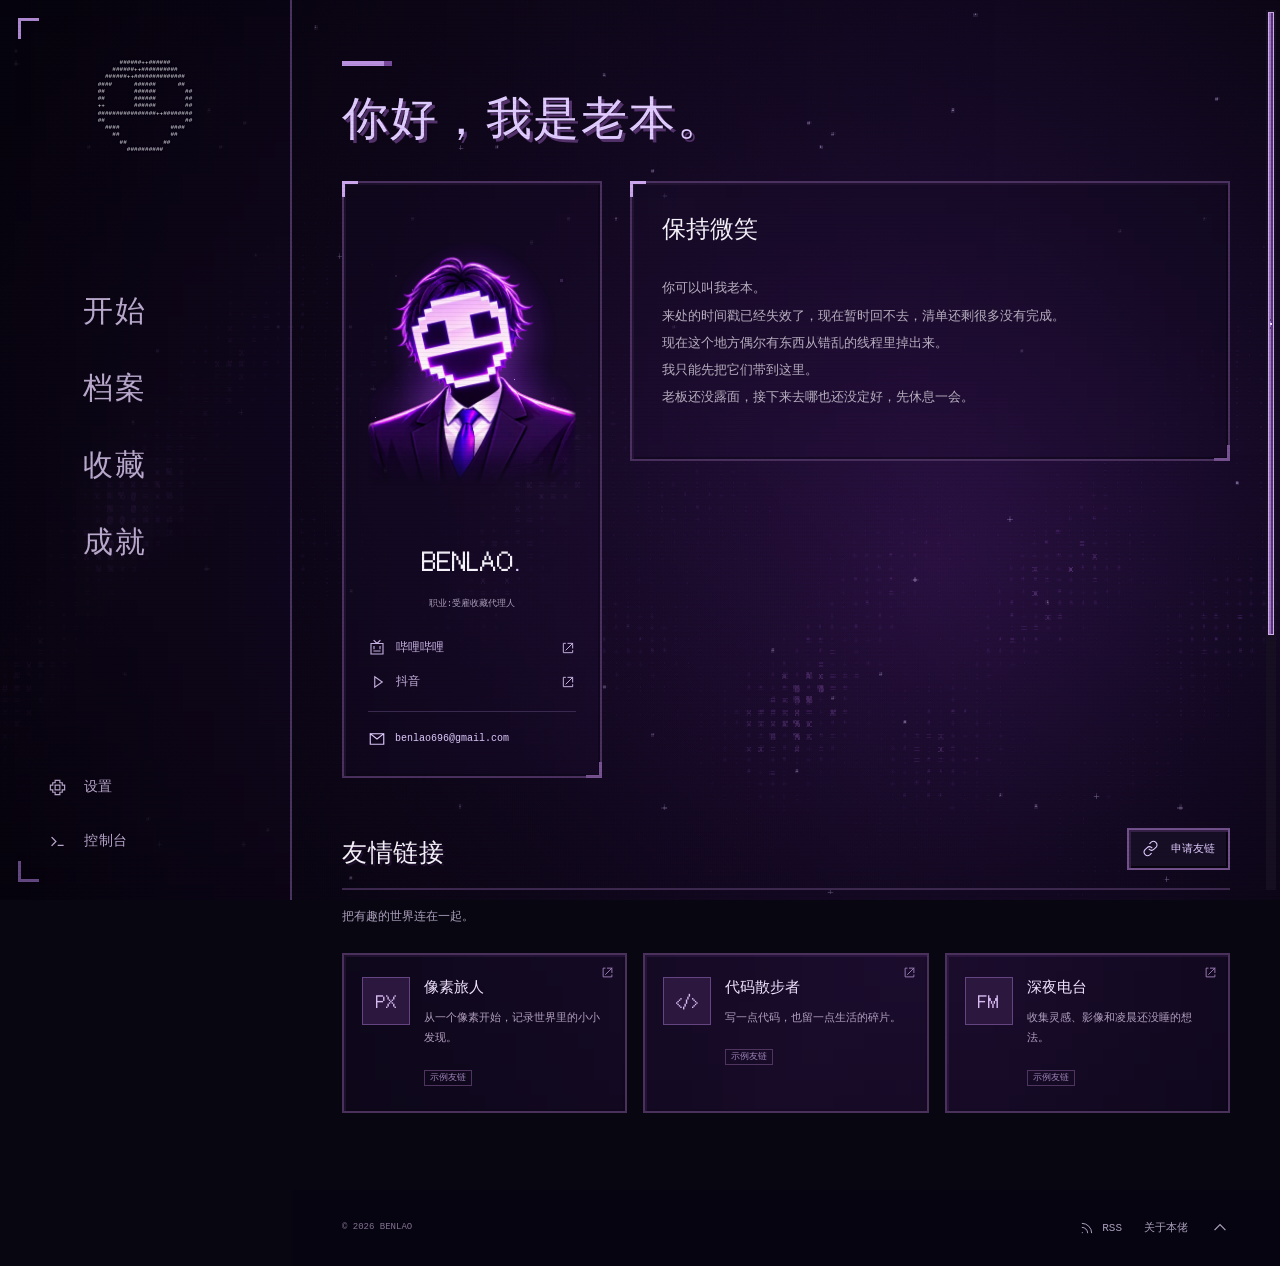
==== commit c9ca8920: "deploy" ====
--- a/about/index.html
+++ b/about/index.html
@@ -12,7 +12,7 @@
       } catch { root.dataset.motion = matchMedia('(prefers-reduced-motion: reduce)').matches ? 'reduced' : 'full'; }
       root.lang = root.dataset.language === 'en' ? 'en' : 'zh-CN';
       document.title = root.dataset.language === 'en' ? englishTitle : pageTitle;
-    })();</script><link rel="stylesheet" href="/_astro/BaseLayout.D-4_5aCB.css"></head><body id="top" data-title-zh="关于老本 · 本佬" data-title-en="About Benlao · BENLAO"><div class="game-background" data-game-background data-background-state="static" aria-hidden="true"><svg class="nebula-fallback" viewBox="0 0 1000 540" preserveAspectRatio="xMidYMid slice"><defs><radialGradient id="nebula-ink"><stop stop-color="#27103f"></stop><stop offset="1" stop-color="#07040e"></stop></radialGradient></defs><path fill="url(#nebula-ink)" d="M0 0h1000v540H0z"></path><g fill="#ae78d9" opacity=".36" font-family="monospace" font-size="11" xml:space="preserve"><text x="0" y="0" letter-spacing="3.4">                      +  +                                               +                          </text><text x="0" y="12" letter-spacing="3.4">                                  +                                                                 </text><text x="0" y="24" letter-spacing="3.4">                                                                +                          +        </text><text x="0" y="36" letter-spacing="3.4">       +                                                                        +                   </text><text x="0" y="48" letter-spacing="3.4">         +                       +                                                        +         </text><text x="0" y="60" letter-spacing="3.4">        +             +                                       +                                     </text><text x="0" y="72" letter-spacing="3.4">+                  +                                 +                                              </text><text x="0" y="84" letter-spacing="3.4">                                                                   +                                </text><text x="0" y="96" letter-spacing="3.4">                                                                      +                             </text><text x="0" y="108" letter-spacing="3.4">                                                                                         +          </text><text x="0" y="120" letter-spacing="3.4">   +  +                                                                                             </text><text x="0" y="132" letter-spacing="3.4">                                                                                          +    +    </text><text x="0" y="144" letter-spacing="3.4">                #* .: x #x   +.                   +                                                 </text><text x="0" y="156" letter-spacing="3.4">             :..+ #x * .  .#  # # x                                                                 </text><text x="0" y="168" letter-spacing="3.4">           #: *   #**#     *#:.* *+.                                                  + +           </text><text x="0" y="180" letter-spacing="3.4">        .  . +   #x: #* *## *:.+x   . #x                                                            </text><text x="0" y="192" letter-spacing="3.4">       :# +.::x+ x: . : #: x       ++ ...#          +                                     +         </text><text x="0" y="204" letter-spacing="3.4">    x     .  *++  #     :.*  x+ : . :   +  :                                                        </text><text x="0" y="216" letter-spacing="3.4">  * +** x **+. +:*: x + x+.. :  . x *+:  x: +:            +                                       *.</text><text x="0" y="228" letter-spacing="3.4"> .  #    x+x : . # : :#.** x  + xxxx* +x#x#+:+x                     +                          . x::</text><text x="0" y="240" letter-spacing="3.4"> :.. :. +x. x. * x# x.*:*++ *  +   x:x  .*x. :  +#                                            x #*x </text><text x="0" y="252" letter-spacing="3.4"> :x :  ::  .  +    .   ***   .*+. + x:    #  x   :x                           +             x: x *.:</text><text x="0" y="264" letter-spacing="3.4">  + . .** x + : + # .*  #. ..: #+:   .x# #*  + #.:  #                          +         ++**. xxxx </text><text x="0" y="276" letter-spacing="3.4">*+x *  ++*#***    * *: : ## # *:  +x+  :  +*+    .:.x#                                 .# x+ x *. *.</text><text x="0" y="288" letter-spacing="3.4">.#x. *.+ . #+ x  +   #x*+ #  ..         #++.x.#  x  *  . :                            .x  *:     *  </text><text x="0" y="300" letter-spacing="3.4">.  +:x+ +#**  **x *x +.+ #x:    + :#*   x:+ .:   x #   .  :                        x :+.#:+:+ .+: #x</text><text x="0" y="312" letter-spacing="3.4"> # +#  .x# .  #. :++  ::.:#  #++ .  ::#:: +:++*x    *  *:  xx# :               *  #.x x +x x+  .+   </text><text x="0" y="324" letter-spacing="3.4">.. .xx xx# **+x*#x :  *++ + #x::  :x++ #+x.+  . # :  +#x:# +   :#x*: x  # x.   *:+: *+*#x: + +.x:x++</text><text x="0" y="336" letter-spacing="3.4"> +   ..   .. :+ *:++# # *+* *+   +    .: .: +# +**  : x . *# .#x# :+ : * .   # x    :   +x*+ #: .+ x</text><text x="0" y="348" letter-spacing="3.4">.* . +*.:. x##x   +.+ .. x*  x.+ # ++  x ::*#*+ ::##  *+ x:+x x.+ x:x  xx#+   x..   ++: ..x*#+  x .:</text><text x="0" y="360" letter-spacing="3.4">*.  *::# x* +.*+x:x:# :x :+*.   .   :x: x :#x  *++xx:  x#+  #::  x**+.  +***x.  +x  **:  x  +  +   *</text><text x="0" y="372" letter-spacing="3.4"> +x .:  # x+ xx .# :***+ : x #    * + +#+ ##.+.+x+x++#   +    : x #+**x:  :x  #xx: x + . x+*# . *:+x</text><text x="0" y="384" letter-spacing="3.4">:# *+  +# *x#                   #+ +#: x   :xx .  . x x :  #.: * #+*:   *  #: x: :  +  :x: . +.x*x..</text><text x="0" y="396" letter-spacing="3.4">+:# :#*+  .. +                     *   x.*  *#x..#+ xxx + ++ +#   .+ *#*+*. # # +x:      #  x# #:#+*</text><text x="0" y="408" letter-spacing="3.4">*#..# +..*+                       +  ::   :#+x  #*+.* .x#:++ : :#   + :++  *  +  :# +     .xx  . x.x</text><text x="0" y="420" letter-spacing="3.4">.   *:x#                                :** +  x*:.      # x.*  # .#x.:+x#    +.. x: * :.**#*+. ::+ </text><text x="0" y="432" letter-spacing="3.4">++*.                                       :+ . :# #*## .  .: #+++*. +*.   # *# #x:x :# xxx.+ x. x:.</text><text x="0" y="444" letter-spacing="3.4">                 +                           #+:::.#  *   :   ..++* .+x ***.* +  *xx. +:#  :## # *# </text><text x="0" y="456" letter-spacing="3.4"> .                                            :+  *  * .x #  :#*: x * .x : . #.+ x .+*: :. .#  +#   </text><text x="0" y="468" letter-spacing="3.4">                                                 + :* #  :+  #+x .+  x#:x** +* # +. *  ::++#.       </text><text x="0" y="480" letter-spacing="3.4">                                  +               *#x :x :#:x.*  .. x    .x*.:+x+    **   # #       </text><text x="0" y="492" letter-spacing="3.4">                                           +       :    #: :+*.+ .  *.:#: .*   # .  + *#  #         </text><text x="0" y="504" letter-spacing="3.4">                +                               +    ++..x   .x.   #.  x  . +  #++. .:  x           </text><text x="0" y="516" letter-spacing="3.4">             +                                         *#x x:  :x  **x    x .*.+  x x#.             </text><text x="0" y="528" letter-spacing="3.4">                                                           x * ++ +*x  #  # *   + +                 </text></g></svg><canvas data-nebula-canvas></canvas><div class="site-glitch-overlay" data-glitch-background data-glitch-state="disabled" data-glitch-active="false" aria-hidden="true"><canvas class="site-glitch-canvas" data-glitch-canvas></canvas></div><script type="module" src="/_astro/GlitchBackground.astro_astro_type_script_index_0_lang.BYaCkuHa.js"></script></div><script type="module" src="/_astro/GameBackground.astro_astro_type_script_index_0_lang.DktSg_Hz.js"></script><a class="skip-link" href="#main"><span data-ui-text><span data-language-text="zh">跳到主要内容</span><span data-language-text="en" lang="en">Skip to content</span></span></a><header class="site-header" data-game-menu data-menu-phase="idle"><div class="header-inner"><div class="menu-brand-row"><button type="button" class="brand mask-pet" aria-label="戳一下面具" data-i18n-label="mask.pet" data-mask-pet data-mood="calm" data-anger="0"><span class="ascii-mask-mark brand-ascii" style="--ascii-mask-size:124px" data-ascii-mask data-ascii-mask-state="static" aria-hidden="true"><span class="ascii-mask-frame" data-ascii-mask-frame aria-hidden="true">                                  
+    })();</script><link rel="stylesheet" href="/_astro/BaseLayout.CiVIWayn.css"><link rel="stylesheet" href="/_astro/ScrambleText.Ccptlcg6.css"></head><body id="top" data-title-zh="关于老本 · 本佬" data-title-en="About Benlao · BENLAO" data-blog-api data-turnstile-key><div class="game-background" data-game-background data-background-state="static" aria-hidden="true"><svg class="nebula-fallback" viewBox="0 0 1000 540" preserveAspectRatio="xMidYMid slice"><defs><radialGradient id="nebula-ink"><stop stop-color="#27103f"></stop><stop offset="1" stop-color="#07040e"></stop></radialGradient></defs><path fill="url(#nebula-ink)" d="M0 0h1000v540H0z"></path><g fill="#ae78d9" opacity=".36" font-family="monospace" font-size="11" xml:space="preserve"><text x="0" y="0" letter-spacing="3.4">                      +  +                                               +                          </text><text x="0" y="12" letter-spacing="3.4">                                  +                                                                 </text><text x="0" y="24" letter-spacing="3.4">                                                                +                          +        </text><text x="0" y="36" letter-spacing="3.4">       +                                                                        +                   </text><text x="0" y="48" letter-spacing="3.4">         +                       +                                                        +         </text><text x="0" y="60" letter-spacing="3.4">        +             +                                       +                                     </text><text x="0" y="72" letter-spacing="3.4">+                  +                                 +                                              </text><text x="0" y="84" letter-spacing="3.4">                                                                   +                                </text><text x="0" y="96" letter-spacing="3.4">                                                                      +                             </text><text x="0" y="108" letter-spacing="3.4">                                                                                         +          </text><text x="0" y="120" letter-spacing="3.4">   +  +                                                                                             </text><text x="0" y="132" letter-spacing="3.4">                                                                                          +    +    </text><text x="0" y="144" letter-spacing="3.4">                #* .: x #x   +.                   +                                                 </text><text x="0" y="156" letter-spacing="3.4">             :..+ #x * .  .#  # # x                                                                 </text><text x="0" y="168" letter-spacing="3.4">           #: *   #**#     *#:.* *+.                                                  + +           </text><text x="0" y="180" letter-spacing="3.4">        .  . +   #x: #* *## *:.+x   . #x                                                            </text><text x="0" y="192" letter-spacing="3.4">       :# +.::x+ x: . : #: x       ++ ...#          +                                     +         </text><text x="0" y="204" letter-spacing="3.4">    x     .  *++  #     :.*  x+ : . :   +  :                                                        </text><text x="0" y="216" letter-spacing="3.4">  * +** x **+. +:*: x + x+.. :  . x *+:  x: +:            +                                       *.</text><text x="0" y="228" letter-spacing="3.4"> .  #    x+x : . # : :#.** x  + xxxx* +x#x#+:+x                     +                          . x::</text><text x="0" y="240" letter-spacing="3.4"> :.. :. +x. x. * x# x.*:*++ *  +   x:x  .*x. :  +#                                            x #*x </text><text x="0" y="252" letter-spacing="3.4"> :x :  ::  .  +    .   ***   .*+. + x:    #  x   :x                           +             x: x *.:</text><text x="0" y="264" letter-spacing="3.4">  + . .** x + : + # .*  #. ..: #+:   .x# #*  + #.:  #                          +         ++**. xxxx </text><text x="0" y="276" letter-spacing="3.4">*+x *  ++*#***    * *: : ## # *:  +x+  :  +*+    .:.x#                                 .# x+ x *. *.</text><text x="0" y="288" letter-spacing="3.4">.#x. *.+ . #+ x  +   #x*+ #  ..         #++.x.#  x  *  . :                            .x  *:     *  </text><text x="0" y="300" letter-spacing="3.4">.  +:x+ +#**  **x *x +.+ #x:    + :#*   x:+ .:   x #   .  :                        x :+.#:+:+ .+: #x</text><text x="0" y="312" letter-spacing="3.4"> # +#  .x# .  #. :++  ::.:#  #++ .  ::#:: +:++*x    *  *:  xx# :               *  #.x x +x x+  .+   </text><text x="0" y="324" letter-spacing="3.4">.. .xx xx# **+x*#x :  *++ + #x::  :x++ #+x.+  . # :  +#x:# +   :#x*: x  # x.   *:+: *+*#x: + +.x:x++</text><text x="0" y="336" letter-spacing="3.4"> +   ..   .. :+ *:++# # *+* *+   +    .: .: +# +**  : x . *# .#x# :+ : * .   # x    :   +x*+ #: .+ x</text><text x="0" y="348" letter-spacing="3.4">.* . +*.:. x##x   +.+ .. x*  x.+ # ++  x ::*#*+ ::##  *+ x:+x x.+ x:x  xx#+   x..   ++: ..x*#+  x .:</text><text x="0" y="360" letter-spacing="3.4">*.  *::# x* +.*+x:x:# :x :+*.   .   :x: x :#x  *++xx:  x#+  #::  x**+.  +***x.  +x  **:  x  +  +   *</text><text x="0" y="372" letter-spacing="3.4"> +x .:  # x+ xx .# :***+ : x #    * + +#+ ##.+.+x+x++#   +    : x #+**x:  :x  #xx: x + . x+*# . *:+x</text><text x="0" y="384" letter-spacing="3.4">:# *+  +# *x#                   #+ +#: x   :xx .  . x x :  #.: * #+*:   *  #: x: :  +  :x: . +.x*x..</text><text x="0" y="396" letter-spacing="3.4">+:# :#*+  .. +                     *   x.*  *#x..#+ xxx + ++ +#   .+ *#*+*. # # +x:      #  x# #:#+*</text><text x="0" y="408" letter-spacing="3.4">*#..# +..*+                       +  ::   :#+x  #*+.* .x#:++ : :#   + :++  *  +  :# +     .xx  . x.x</text><text x="0" y="420" letter-spacing="3.4">.   *:x#                                :** +  x*:.      # x.*  # .#x.:+x#    +.. x: * :.**#*+. ::+ </text><text x="0" y="432" letter-spacing="3.4">++*.                                       :+ . :# #*## .  .: #+++*. +*.   # *# #x:x :# xxx.+ x. x:.</text><text x="0" y="444" letter-spacing="3.4">                 +                           #+:::.#  *   :   ..++* .+x ***.* +  *xx. +:#  :## # *# </text><text x="0" y="456" letter-spacing="3.4"> .                                            :+  *  * .x #  :#*: x * .x : . #.+ x .+*: :. .#  +#   </text><text x="0" y="468" letter-spacing="3.4">                                                 + :* #  :+  #+x .+  x#:x** +* # +. *  ::++#.       </text><text x="0" y="480" letter-spacing="3.4">                                  +               *#x :x :#:x.*  .. x    .x*.:+x+    **   # #       </text><text x="0" y="492" letter-spacing="3.4">                                           +       :    #: :+*.+ .  *.:#: .*   # .  + *#  #         </text><text x="0" y="504" letter-spacing="3.4">                +                               +    ++..x   .x.   #.  x  . +  #++. .:  x           </text><text x="0" y="516" letter-spacing="3.4">             +                                         *#x x:  :x  **x    x .*.+  x x#.             </text><text x="0" y="528" letter-spacing="3.4">                                                           x * ++ +*x  #  # *   + +                 </text></g></svg><canvas data-nebula-canvas></canvas><div class="site-glitch-overlay" data-glitch-background data-glitch-state="disabled" data-glitch-active="false" aria-hidden="true"><canvas class="site-glitch-canvas" data-glitch-canvas></canvas></div><script type="module" src="/_astro/GlitchBackground.astro_astro_type_script_index_0_lang.BYaCkuHa.js"></script></div><script type="module" src="/_astro/GameBackground.astro_astro_type_script_index_0_lang.DktSg_Hz.js"></script><a class="skip-link" href="#main"><span data-ui-text><span data-language-text="zh">跳到主要内容</span><span data-language-text="en" lang="en">Skip to content</span></span></a><header class="site-header" data-game-menu data-menu-phase="idle"><div class="header-inner"><div class="menu-brand-row"><button type="button" class="brand mask-pet" aria-label="戳一下面具" data-i18n-label="mask.pet" data-mask-pet data-mood="calm" data-anger="0"><span class="ascii-mask-mark brand-ascii" style="--ascii-mask-size:124px" data-ascii-mask data-ascii-mask-state="static" aria-hidden="true"><span class="ascii-mask-frame" data-ascii-mask-frame aria-hidden="true">                                  
                                   
           ############++          
         ############++####        
@@ -36,4 +36,4 @@
 My arrival timestamp has expired. I can&#39;t go back for now, and there&#39;s still plenty left on the list.
 Sometimes, things fall out of tangled threads where I&#39;m staying.
 For now, all I can do is bring them here.
-The boss hasn&#39;t shown up, and I haven&#39;t decided where to go next. Let&#39;s rest for a while.</span></span></p></div></section><section class="friendlinks container" aria-labelledby="friendlinks-title"><div class="section-heading friendlinks-heading"><div><span class="friendlinks-kicker" aria-hidden="true">FRIEND CONNECTIONS</span><h2 id="friendlinks-title"><span data-ui-text><span data-language-text="zh">友情链接</span><span data-language-text="en" lang="en">FRIEND LINKS</span></span></h2></div><button type="button" class="button button-outline" data-friendlink-open aria-controls="friendlink-dialog" aria-haspopup="dialog"><svg width="17" height="17" viewBox="0 0 24 24" fill="none" stroke="currentColor" stroke-width="1.5" stroke-linecap="square" stroke-linejoin="miter" aria-hidden="true"><path d="M10 13a5 5 0 0 0 7 0l3-3a5 5 0 0 0-7-7l-2 2M14 11a5 5 0 0 0-7 0l-3 3a5 5 0 0 0 7 7l2-2"></path></svg><span data-ui-text><span data-language-text="zh">申请友链</span><span data-language-text="en" lang="en">REQUEST A LINK</span></span></button></div><p class="friendlinks-intro"><span data-ui-text><span data-language-text="zh">把有趣的世界连在一起。</span><span data-language-text="en" lang="en">Connecting interesting worlds.</span></span></p><noscript><p class="friendlinks-intro">申请友链请将网站名称、地址、简介和联系邮箱发送至 <a href="mailto:benlao696@gmail.com">benlao696@gmail.com</a>。</p></noscript><div class="friendlinks-grid"><a class="friend-card" href="https://example.com/#pixel-traveller" target="_blank" rel="noopener noreferrer" data-reveal><div class="friend-avatar" aria-hidden="true"><span>PX</span></div><div class="friend-copy"><h3><span data-ui-text><span data-language-text="zh">像素旅人</span><span data-language-text="en" lang="en">Pixel Traveller</span></span></h3><p><span data-ui-text><span data-language-text="zh">从一个像素开始，记录世界里的小小发现。</span><span data-language-text="en" lang="en">Small discoveries in a world built from pixels.</span></span></p><span class="friend-example"><span data-ui-text><span data-language-text="zh">示例友链</span><span data-language-text="en" lang="en">SAMPLE LINK</span></span></span></div><svg width="15" height="15" viewBox="0 0 24 24" class="friend-external" fill="none" stroke="currentColor" stroke-width="1.5" stroke-linecap="square" stroke-linejoin="miter" aria-hidden="true"><path d="M8 5H5v14h14v-3M12 5h7v7M9 15 19 5"></path></svg></a><a class="friend-card" href="https://example.com/#code-wanderer" target="_blank" rel="noopener noreferrer" data-reveal><div class="friend-avatar" aria-hidden="true"><span>&lt;/&gt;</span></div><div class="friend-copy"><h3><span data-ui-text><span data-language-text="zh">代码散步者</span><span data-language-text="en" lang="en">Code Wanderer</span></span></h3><p><span data-ui-text><span data-language-text="zh">写一点代码，也留一点生活的碎片。</span><span data-language-text="en" lang="en">A little code, a few fragments of everyday life.</span></span></p><span class="friend-example"><span data-ui-text><span data-language-text="zh">示例友链</span><span data-language-text="en" lang="en">SAMPLE LINK</span></span></span></div><svg width="15" height="15" viewBox="0 0 24 24" class="friend-external" fill="none" stroke="currentColor" stroke-width="1.5" stroke-linecap="square" stroke-linejoin="miter" aria-hidden="true"><path d="M8 5H5v14h14v-3M12 5h7v7M9 15 19 5"></path></svg></a><a class="friend-card" href="https://example.com/#midnight-radio" target="_blank" rel="noopener noreferrer" data-reveal><div class="friend-avatar" aria-hidden="true"><span>FM</span></div><div class="friend-copy"><h3><span data-ui-text><span data-language-text="zh">深夜电台</span><span data-language-text="en" lang="en">Midnight Radio</span></span></h3><p><span data-ui-text><span data-language-text="zh">收集灵感、影像和凌晨还没睡的想法。</span><span data-language-text="en" lang="en">Ideas, images and thoughts that stay up late.</span></span></p><span class="friend-example"><span data-ui-text><span data-language-text="zh">示例友链</span><span data-language-text="en" lang="en">SAMPLE LINK</span></span></span></div><svg width="15" height="15" viewBox="0 0 24 24" class="friend-external" fill="none" stroke="currentColor" stroke-width="1.5" stroke-linecap="square" stroke-linejoin="miter" aria-hidden="true"><path d="M8 5H5v14h14v-3M12 5h7v7M9 15 19 5"></path></svg></a></div></section></main><footer class="site-footer"><div class="footer-row container"><span class="footer-copyright">© 2026 BENLAO</span><div class="footer-links"><a href="/rss.xml"><svg width="16" height="16" viewBox="0 0 24 24" fill="none" stroke="currentColor" stroke-width="1.5" stroke-linecap="square" stroke-linejoin="miter" aria-hidden="true"><path d="M5 11a8 8 0 0 1 8 8M5 5a14 14 0 0 1 14 14M5 19h.01"></path></svg>RSS</a><a href="/about/" data-signal-light-only><span data-ui-text><span data-language-text="zh">关于本佬</span><span data-language-text="en" lang="en">About Benlao</span></span></a><a href="#top" aria-label="返回顶部" data-i18n-label="footer.top"><svg width="20" height="20" viewBox="0 0 24 24" fill="none" stroke="currentColor" stroke-width="1.5" stroke-linecap="square" stroke-linejoin="miter" aria-hidden="true"><path d="m6 14 6-6 6 6"></path></svg></a></div></div></footer></div><div class="screen-texture" aria-hidden="true"></div><dialog id="terminal-dialog" class="terminal-dialog" aria-labelledby="terminal-title" data-no-text-decode><div class="terminal-titlebar"><span id="terminal-title" class="mono">&gt;_ GUEST SHELL</span><code class="terminal-path" data-terminal-location>~/</code><button type="button" class="icon-button terminal-close" aria-label="关闭控制台" data-i18n-label="terminal.close"><svg width="18" height="18" viewBox="0 0 24 24" fill="none" stroke="currentColor" stroke-width="1.5" stroke-linecap="square" stroke-linejoin="miter" aria-hidden="true"><path d="m6 6 12 12M18 6 6 18"></path></svg></button></div><div class="terminal-screen" data-terminal-screen><div id="terminal-output" class="terminal-output" role="log" aria-live="polite" aria-relevant="additions"><p><span data-ui-text><span data-language-text="zh">输入 help 查看可用命令。</span><span data-language-text="en" lang="en">Type help to see available commands.</span></span></p></div><div class="terminal-input-area"><form id="terminal-form" class="terminal-form"><label for="terminal-input" class="mono">guest@benlao:~$</label><input id="terminal-input" name="command" autocomplete="off" autocapitalize="off" spellcheck="false" enterkeyhint="go" maxlength="160" role="combobox" aria-autocomplete="list" aria-expanded="false" aria-controls="terminal-suggestions" aria-describedby="terminal-keyboard-hint" aria-label="导航命令" data-i18n-label="terminal.input"></form><div id="terminal-suggestions" class="terminal-suggestions" role="listbox" aria-label="命令补全" data-aria-en="Command suggestions" hidden></div></div></div><p id="terminal-keyboard-hint" class="terminal-keyboard-hint"><span data-ui-text><span data-language-text="zh">↑ ↓ 历史 / 选择 · Tab 补全 · Ctrl+L 清屏 · Esc 关闭</span><span data-language-text="en" lang="en">↑ ↓ history / select · Tab complete · Ctrl+L clear · Esc close</span></span></p><script id="terminal-index" type="application/json">[{"id":"lele-field-report","title":["ENTITY #BR-000「乐乐」","ENTITY #BR-000 [LeLe]"],"description":["转角跳出来一个脊背龙形态的橘猫实体","A ginger cat Entity"],"href":"/posts/lele-field-report/","kind":"archive","tags":["实体调查"]},{"id":"prunsel-field-report","title":["ENTITY #UT-099「Prunsel」","ENTITY #UT-099「Prunsel」"],"description":["Papyrus去哪里了？","An eye standing out in the snow."],"href":"/posts/prunsel-field-report/","kind":"archive","tags":["实体调查"]},{"id":"cocoa-field-report","title":["ENTITY #MC-041「可可」","ENTITY #MC-041 [Cocoa]"],"description":["路过一个刚遭到袭击的村庄。有人把一只狸花猫交给了我。","Passing through a village after a raid, I was entrusted with a tabby cat."],"href":"/posts/cocoa-field-report/","kind":"archive","tags":["实体调查"]},{"id":"cocoa-and-lele","title":["可可 & 乐乐","Cocoa & Lele"],"description":["可可是在 MC 村庄被托付给我的狸花猫，乐乐是在后室吃了我一条鱼、一路跟来的橘猫。现在都由我养着。","Cocoa is a tabby entrusted to me in a Minecraft village. Lele is a ginger cat that ate my fish and followed me out of the Backrooms. Both live with me now."],"href":"/works/cocoa-and-lele/","kind":"collection","tags":["实体","COCOA & LELE"],"demo":false},{"id":"sample-02","title":["测试收藏 02","Sample 02"],"description":["测试内容","Test content"],"href":"/works/sample-02/","kind":"collection","tags":["测试","TEST CONTENT"],"demo":true},{"id":"sample-03","title":["测试收藏 03","Sample 03"],"description":["测试内容","Test content"],"href":"/works/sample-03/","kind":"collection","tags":["测试","TEST CONTENT"],"demo":true}]</script></dialog><dialog id="settings-dialog" class="settings-dialog" aria-labelledby="settings-title"><div class="settings-titlebar"><h2 id="settings-title"><svg width="22" height="22" viewBox="0 0 24 24" fill="none" stroke="currentColor" stroke-width="1.5" stroke-linecap="square" stroke-linejoin="miter" aria-hidden="true"><path d="M9 3h6v3h3v3h3v6h-3v3h-3v3H9v-3H6v-3H3V9h3V6h3zM9 9h6v6H9z"></path></svg><span data-ui-text><span data-language-text="zh">设置</span><span data-language-text="en" lang="en">SETTINGS</span></span></h2><button type="button" class="icon-button settings-close" aria-label="关闭设置" data-i18n-label="settings.close"><svg width="20" height="20" viewBox="0 0 24 24" fill="none" stroke="currentColor" stroke-width="1.5" stroke-linecap="square" stroke-linejoin="miter" aria-hidden="true"><path d="m6 6 12 12M18 6 6 18"></path></svg></button></div><div class="settings-body"><fieldset><legend><span data-ui-text><span data-language-text="zh">语言</span><span data-language-text="en" lang="en">LANGUAGE</span></span></legend><div class="settings-options"><button type="button" data-language-option="zh" aria-pressed="true">简体中文</button><button type="button" data-language-option="en" aria-pressed="false">ENGLISH</button></div><p><span data-ui-text><span data-language-text="zh">调整界面语言，文章正文保留原文。</span><span data-language-text="en" lang="en">Change the interface language. Articles keep their original text.</span></span></p></fieldset><fieldset><legend><span data-ui-text><span data-language-text="zh">画面动效</span><span data-language-text="en" lang="en">VISUAL EFFECTS</span></span></legend><div class="settings-options"><button type="button" data-motion-option="full" aria-pressed="true"><span data-ui-text><span data-language-text="zh">开启</span><span data-language-text="en" lang="en">ON</span></span></button><button type="button" data-motion-option="reduced" aria-pressed="false"><span data-ui-text><span data-language-text="zh">关闭</span><span data-language-text="en" lang="en">OFF</span></span></button></div><p><span data-ui-text><span data-language-text="zh">控制背景、字符动画和界面转场。</span><span data-language-text="en" lang="en">Control the background, ASCII animations and transitions.</span></span></p></fieldset><fieldset><legend><span data-ui-text><span data-language-text="zh">游戏画质</span><span data-language-text="en" lang="en">Game quality</span></span></legend><div class="settings-options"><button type="button" data-quality-option="auto" aria-pressed="true"><span data-ui-text><span data-language-text="zh">自动</span><span data-language-text="en" lang="en">AUTO</span></span></button><button type="button" data-quality-option="high" aria-pressed="false"><span data-ui-text><span data-language-text="zh">精细</span><span data-language-text="en" lang="en">HIGH</span></span></button><button type="button" data-quality-option="low" aria-pressed="false"><span data-ui-text><span data-language-text="zh">流畅</span><span data-language-text="en" lang="en">SMOOTH</span></span></button></div><p><span data-ui-text><span data-language-text="zh">调整迷宫和追踪的场景精度，下次进入游戏生效。</span><span data-language-text="en" lang="en">Changes maze and pursuit detail the next time you enter a game.</span></span></p></fieldset></div><div class="settings-bottom"><span><i class="status-dot"></i><span data-ui-text><span data-language-text="zh">设置自动保存</span><span data-language-text="en" lang="en">Preferences saved automatically</span></span></span><button type="button" class="button button-primary settings-close"><span data-ui-text><span data-language-text="zh">完成</span><span data-language-text="en" lang="en">DONE</span></span></button></div></dialog><dialog id="friendlink-dialog" class="friendlink-dialog" aria-labelledby="friendlink-title" aria-describedby="friendlink-instructions" data-application-email="benlao696@gmail.com"><div class="settings-titlebar"><h2 id="friendlink-title"><svg width="22" height="22" viewBox="0 0 24 24" fill="none" stroke="currentColor" stroke-width="1.5" stroke-linecap="square" stroke-linejoin="miter" aria-hidden="true"><path d="M10 13a5 5 0 0 0 7 0l3-3a5 5 0 0 0-7-7l-2 2M14 11a5 5 0 0 0-7 0l-3 3a5 5 0 0 0 7 7l2-2"></path></svg><span data-ui-text><span data-language-text="zh">申请友链</span><span data-language-text="en" lang="en">REQUEST A LINK</span></span></h2><button type="button" class="icon-button settings-close" data-dialog-close aria-label="关闭友链申请" data-i18n-label="friends.close"><svg width="20" height="20" viewBox="0 0 24 24" fill="none" stroke="currentColor" stroke-width="1.5" stroke-linecap="square" stroke-linejoin="miter" aria-hidden="true"><path d="m6 6 12 12M18 6 6 18"></path></svg></button></div><div class="friendlink-body"><p id="friendlink-instructions" class="friendlink-instructions"><span data-ui-text><span data-language-text="zh">填写网站信息，复制申请内容后发送至下面的邮箱。</span><span data-language-text="en" lang="en">Fill in your site details, copy the request and email it to the address below.</span></span></p><a class="friendlink-email" href="mailto:benlao696@gmail.com"><svg width="16" height="16" viewBox="0 0 24 24" fill="none" stroke="currentColor" stroke-width="1.5" stroke-linecap="square" stroke-linejoin="miter" aria-hidden="true"><path d="M3 5h18v14H3zM3 5l9 7 9-7"></path></svg>benlao696@gmail.com</a><details class="friendlink-site-info"><summary><span data-ui-text><span data-language-text="zh">本站信息</span><span data-language-text="en" lang="en">THIS SITE</span></span></summary><dl><div><dt><span data-ui-text><span data-language-text="zh">网站名称</span><span data-language-text="en" lang="en">Site name</span></span></dt><dd>本佬 BENLAO</dd></div><div><dt><span data-ui-text><span data-language-text="zh">网站地址</span><span data-language-text="en" lang="en">Site URL</span></span></dt><dd><a href="https://Benla0.github.io" target="_blank" rel="noopener noreferrer">https://Benla0.github.io</a></dd></div><div><dt><span data-ui-text><span data-language-text="zh">网站简介</span><span data-language-text="en" lang="en">Description</span></span></dt><dd>奇珍收藏代理人</dd></div><div><dt><span data-ui-text><span data-language-text="zh">头像地址</span><span data-language-text="en" lang="en">Avatar URL</span></span></dt><dd>https://benla0.github.io/images/avatar.png</dd></div></dl></details><form id="friendlink-form" class="friendlink-form"><div class="friendlink-fields"><label for="friendlink-name"><span data-ui-text><span data-language-text="zh">网站名称</span><span data-language-text="en" lang="en">Site name</span></span><input id="friendlink-name" name="name" type="text" required maxlength="60" autocomplete="organization"></label><label for="friendlink-url"><span data-ui-text><span data-language-text="zh">网站地址</span><span data-language-text="en" lang="en">Site URL</span></span><input id="friendlink-url" name="url" type="url" required maxlength="500" placeholder="https://" autocomplete="url"></label><label class="friendlink-field-wide" for="friendlink-description"><span data-ui-text><span data-language-text="zh">网站简介</span><span data-language-text="en" lang="en">Description</span></span><textarea id="friendlink-description" name="description" required maxlength="240" rows="2"></textarea></label><label for="friendlink-avatar"><span><span data-ui-text><span data-language-text="zh">头像地址</span><span data-language-text="en" lang="en">Avatar URL</span></span> <small><span data-ui-text><span data-language-text="zh">选填</span><span data-language-text="en" lang="en">optional</span></span></small></span><input id="friendlink-avatar" name="avatar" type="url" maxlength="500" placeholder="https://"></label><label for="friendlink-contact"><span data-ui-text><span data-language-text="zh">联系邮箱</span><span data-language-text="en" lang="en">Contact email</span></span><input id="friendlink-contact" name="contact" type="email" required maxlength="160" autocomplete="email"></label></div><label class="friendlink-preview-label" for="friendlink-preview"><span data-ui-text><span data-language-text="zh">申请内容</span><span data-language-text="en" lang="en">Request preview</span></span></label><textarea id="friendlink-preview" class="friendlink-preview" rows="5" readonly aria-label="申请内容" data-i18n-label="friends.preview" data-no-text-decode></textarea><p class="friendlink-feedback" role="status" aria-live="polite" data-friendlink-status></p><div class="friendlink-actions"><button type="submit" class="button button-primary"><svg width="17" height="17" viewBox="0 0 24 24" fill="none" stroke="currentColor" stroke-width="1.5" stroke-linecap="square" stroke-linejoin="miter" aria-hidden="true"><path d="M8 8h13v13H8zM16 8V3H3v13h5"></path></svg><span data-ui-text><span data-language-text="zh">复制申请内容</span><span data-language-text="en" lang="en">COPY REQUEST</span></span></button><a class="button button-outline" data-friendlink-mail href="mailto:benlao696@gmail.com"><svg width="17" height="17" viewBox="0 0 24 24" fill="none" stroke="currentColor" stroke-width="1.5" stroke-linecap="square" stroke-linejoin="miter" aria-hidden="true"><path d="M3 5h18v14H3zM3 5l9 7 9-7"></path></svg><span data-ui-text><span data-language-text="zh">打开邮件</span><span data-language-text="en" lang="en">OPEN EMAIL</span></span></a></div></form></div></dialog><div class="pixel-scrollbar" data-scrollbar role="scrollbar" aria-label="页面滚动条" data-i18n-label="scroll.label" aria-controls="main" aria-orientation="vertical" aria-valuemin="0" aria-valuemax="100" aria-valuenow="0" tabindex="0" data-visible="false"><span class="pixel-scrollbar-thumb" data-scrollbar-thumb></span></div><div class="reading-progress" data-reading-progress data-visible="false" role="progressbar" aria-label="文章阅读进度" data-i18n-label="article.progress" aria-valuemin="0" aria-valuemax="100" aria-valuenow="0" tabindex="0" hidden><span class="reading-progress-label" aria-hidden="true"><span data-ui-text><span data-language-text="zh">阅读进度</span><span data-language-text="en" lang="en">READING</span></span></span><span class="reading-progress-track" aria-hidden="true"><i data-reading-progress-fill></i></span><output data-reading-progress-value aria-hidden="true">0%</output><span class="reading-archived-stamp" data-reading-archived aria-hidden="true"><span data-ui-text><span data-language-text="zh">已读</span><span data-language-text="en" lang="en">READ</span></span></span></div><div class="pixel-cursor" data-pixel-cursor data-visible="false" data-kind="arrow" aria-hidden="true"><div class="cursor-tip" data-cursor-tip><img class="cursor-arrow" src="/cursors/pixel-arrow.svg" width="24" height="28" alt=""><img class="cursor-hand" src="/cursors/pixel-hand.svg" width="26" height="30" alt=""><span class="cursor-lock"><i></i><i></i><i></i><i></i></span></div><div class="cursor-trails"><span class="cursor-ascii-trail" data-cursor-trail data-trail-state="idle">@</span><span class="cursor-ascii-trail" data-cursor-trail data-trail-state="idle">@</span><span class="cursor-ascii-trail" data-cursor-trail data-trail-state="idle">@</span><span class="cursor-ascii-trail" data-cursor-trail data-trail-state="idle">@</span><span class="cursor-ascii-trail" data-cursor-trail data-trail-state="idle">@</span><span class="cursor-ascii-trail" data-cursor-trail data-trail-state="idle">@</span><span class="cursor-ascii-trail" data-cursor-trail data-trail-state="idle">@</span><span class="cursor-ascii-trail" data-cursor-trail data-trail-state="idle">@</span><span class="cursor-ascii-trail" data-cursor-trail data-trail-state="idle">@</span><span class="cursor-ascii-trail" data-cursor-trail data-trail-state="idle">@</span><span class="cursor-ascii-trail" data-cursor-trail data-trail-state="idle">@</span><span class="cursor-ascii-trail" data-cursor-trail data-trail-state="idle">@</span><span class="cursor-ascii-trail" data-cursor-trail data-trail-state="idle">@</span><span class="cursor-ascii-trail" data-cursor-trail data-trail-state="idle">@</span><span class="cursor-ascii-trail" data-cursor-trail data-trail-state="idle">@</span><span class="cursor-ascii-trail" data-cursor-trail data-trail-state="idle">@</span><span class="cursor-ascii-trail" data-cursor-trail data-trail-state="idle">@</span><span class="cursor-ascii-trail" data-cursor-trail data-trail-state="idle">@</span></div></div><script type="module" src="/_astro/PixelCursor.astro_astro_type_script_index_0_lang.B9thpzr8.js"></script><aside class="achievement-toast" data-achievement-toast hidden role="status" aria-live="polite" data-no-text-decode><img data-toast-image src="/images/achievements/wrath.svg" width="64" height="80" alt="" data-no-pixel-load><div><span data-toast-label></span><strong data-toast-title></strong><a href="/achievements/" data-toast-link></a></div></aside><script type="module" src="/_astro/BaseLayout.astro_astro_type_script_index_0_lang.rw-m_h2b.js"></script></body></html>+The boss hasn&#39;t shown up, and I haven&#39;t decided where to go next. Let&#39;s rest for a while.</span></span></p></div></section><section class="friendlinks container" aria-labelledby="friendlinks-title"><div class="section-heading friendlinks-heading"><div><h2 id="friendlinks-title"><span data-ui-text><span data-language-text="zh">友情链接</span><span data-language-text="en" lang="en">FRIEND LINKS</span></span></h2></div><button type="button" class="button button-outline" data-friendlink-open aria-controls="friendlink-dialog" aria-haspopup="dialog"><svg width="17" height="17" viewBox="0 0 24 24" fill="none" stroke="currentColor" stroke-width="1.5" stroke-linecap="square" stroke-linejoin="miter" aria-hidden="true"><path d="M10 13a5 5 0 0 0 7 0l3-3a5 5 0 0 0-7-7l-2 2M14 11a5 5 0 0 0-7 0l-3 3a5 5 0 0 0 7 7l2-2"></path></svg><span data-ui-text><span data-language-text="zh">申请友链</span><span data-language-text="en" lang="en">REQUEST A LINK</span></span></button></div><p class="friendlinks-intro"><span data-ui-text><span data-language-text="zh">把有趣的世界连在一起。</span><span data-language-text="en" lang="en">Connecting interesting worlds.</span></span></p><noscript><p class="friendlinks-intro">申请友链请将网站名称、地址、简介和联系邮箱发送至 <a href="mailto:benlao696@gmail.com">benlao696@gmail.com</a>。</p></noscript><p class="friendlinks-status" data-friendlinks-status role="status" aria-live="polite" hidden></p><button type="button" class="button button-outline friendlinks-retry" data-friendlinks-retry hidden><span data-ui-text><span data-language-text="zh">重新加载</span><span data-language-text="en" lang="en">RETRY LOADING</span></span></button><div class="friendlinks-grid friendlinks-placeholder" data-friendlinks-placeholder aria-hidden="true" hidden><div class="friend-skeleton"><span class="friend-skeleton-avatar"></span><span class="friend-skeleton-copy"><i></i><i></i></span></div><div class="friend-skeleton"><span class="friend-skeleton-avatar"></span><span class="friend-skeleton-copy"><i></i><i></i></span></div><div class="friend-skeleton"><span class="friend-skeleton-avatar"></span><span class="friend-skeleton-copy"><i></i><i></i></span></div></div><div class="friendlinks-grid" data-friendlinks-grid><a class="friend-card" href="https://example.com/#pixel-traveller" target="_blank" rel="noopener noreferrer" data-reveal><div class="friend-avatar" aria-hidden="true"><span>PX</span></div><div class="friend-copy"><h3><span data-ui-text><span data-language-text="zh">像素旅人</span><span data-language-text="en" lang="en">Pixel Traveller</span></span></h3><p><span data-ui-text><span data-language-text="zh">从一个像素开始，记录世界里的小小发现。</span><span data-language-text="en" lang="en">Small discoveries in a world built from pixels.</span></span></p><span class="friend-example"><span data-ui-text><span data-language-text="zh">示例友链</span><span data-language-text="en" lang="en">SAMPLE LINK</span></span></span></div><svg width="15" height="15" viewBox="0 0 24 24" class="friend-external" fill="none" stroke="currentColor" stroke-width="1.5" stroke-linecap="square" stroke-linejoin="miter" aria-hidden="true"><path d="M8 5H5v14h14v-3M12 5h7v7M9 15 19 5"></path></svg></a><a class="friend-card" href="https://example.com/#code-wanderer" target="_blank" rel="noopener noreferrer" data-reveal><div class="friend-avatar" aria-hidden="true"><span>&lt;/&gt;</span></div><div class="friend-copy"><h3><span data-ui-text><span data-language-text="zh">代码散步者</span><span data-language-text="en" lang="en">Code Wanderer</span></span></h3><p><span data-ui-text><span data-language-text="zh">写一点代码，也留一点生活的碎片。</span><span data-language-text="en" lang="en">A little code, a few fragments of everyday life.</span></span></p><span class="friend-example"><span data-ui-text><span data-language-text="zh">示例友链</span><span data-language-text="en" lang="en">SAMPLE LINK</span></span></span></div><svg width="15" height="15" viewBox="0 0 24 24" class="friend-external" fill="none" stroke="currentColor" stroke-width="1.5" stroke-linecap="square" stroke-linejoin="miter" aria-hidden="true"><path d="M8 5H5v14h14v-3M12 5h7v7M9 15 19 5"></path></svg></a><a class="friend-card" href="https://example.com/#midnight-radio" target="_blank" rel="noopener noreferrer" data-reveal><div class="friend-avatar" aria-hidden="true"><span>FM</span></div><div class="friend-copy"><h3><span data-ui-text><span data-language-text="zh">深夜电台</span><span data-language-text="en" lang="en">Midnight Radio</span></span></h3><p><span data-ui-text><span data-language-text="zh">收集灵感、影像和凌晨还没睡的想法。</span><span data-language-text="en" lang="en">Ideas, images and thoughts that stay up late.</span></span></p><span class="friend-example"><span data-ui-text><span data-language-text="zh">示例友链</span><span data-language-text="en" lang="en">SAMPLE LINK</span></span></span></div><svg width="15" height="15" viewBox="0 0 24 24" class="friend-external" fill="none" stroke="currentColor" stroke-width="1.5" stroke-linecap="square" stroke-linejoin="miter" aria-hidden="true"><path d="M8 5H5v14h14v-3M12 5h7v7M9 15 19 5"></path></svg></a></div></section></main><footer class="site-footer"><div class="footer-row container"><div class="footer-information"><span class="footer-copyright">© 2026 BENLAO</span><span class="site-views" data-site-views hidden><span data-ui-text><span data-language-text="zh">全站访问</span><span data-language-text="en" lang="en">SITE VIEWS</span></span><span data-view-value>—</span></span></div><div class="footer-links"><a href="/rss.xml"><svg width="16" height="16" viewBox="0 0 24 24" fill="none" stroke="currentColor" stroke-width="1.5" stroke-linecap="square" stroke-linejoin="miter" aria-hidden="true"><path d="M5 11a8 8 0 0 1 8 8M5 5a14 14 0 0 1 14 14M5 19h.01"></path></svg>RSS</a><a href="/about/" data-signal-light-only><span data-ui-text><span data-language-text="zh">关于本佬</span><span data-language-text="en" lang="en">About Benlao</span></span></a><a href="#top" aria-label="返回顶部" data-i18n-label="footer.top"><svg width="20" height="20" viewBox="0 0 24 24" fill="none" stroke="currentColor" stroke-width="1.5" stroke-linecap="square" stroke-linejoin="miter" aria-hidden="true"><path d="m6 14 6-6 6 6"></path></svg></a></div></div></footer></div><div class="screen-texture" aria-hidden="true"></div><dialog id="terminal-dialog" class="terminal-dialog" aria-labelledby="terminal-title" data-no-text-decode><div class="terminal-titlebar"><span id="terminal-title" class="mono">&gt;_ GUEST SHELL</span><code class="terminal-path" data-terminal-location>~/</code><button type="button" class="icon-button terminal-close" aria-label="关闭控制台" data-i18n-label="terminal.close"><svg width="18" height="18" viewBox="0 0 24 24" fill="none" stroke="currentColor" stroke-width="1.5" stroke-linecap="square" stroke-linejoin="miter" aria-hidden="true"><path d="m6 6 12 12M18 6 6 18"></path></svg></button></div><div class="terminal-screen" data-terminal-screen><div id="terminal-output" class="terminal-output" role="log" aria-live="polite" aria-relevant="additions"><p><span data-ui-text><span data-language-text="zh">输入 help 查看可用命令。</span><span data-language-text="en" lang="en">Type help to see available commands.</span></span></p></div><div class="terminal-input-area"><form id="terminal-form" class="terminal-form"><label for="terminal-input" class="mono">guest@benlao:~$</label><input id="terminal-input" name="command" autocomplete="off" autocapitalize="off" spellcheck="false" enterkeyhint="go" maxlength="160" role="combobox" aria-autocomplete="list" aria-expanded="false" aria-controls="terminal-suggestions" aria-describedby="terminal-keyboard-hint" aria-label="导航命令" data-i18n-label="terminal.input"></form><div id="terminal-suggestions" class="terminal-suggestions" role="listbox" aria-label="命令补全" data-aria-en="Command suggestions" hidden></div></div></div><p id="terminal-keyboard-hint" class="terminal-keyboard-hint"><span data-ui-text><span data-language-text="zh">↑ ↓ 历史 / 选择 · Tab 补全 · Ctrl+L 清屏 · Esc 关闭</span><span data-language-text="en" lang="en">↑ ↓ history / select · Tab complete · Ctrl+L clear · Esc close</span></span></p><script id="terminal-index" type="application/json">[{"id":"lele-field-report","title":["ENTITY #BR-000「乐乐」","ENTITY #BR-000 [LeLe]"],"description":["转角跳出来一个脊背龙形态的橘猫实体","A ginger cat Entity"],"href":"/posts/lele-field-report/","kind":"archive","tags":["实体调查"]},{"id":"prunsel-field-report","title":["ENTITY #UT-099「Prunsel」","ENTITY #UT-099「Prunsel」"],"description":["Papyrus去哪里了？","An eye standing out in the snow."],"href":"/posts/prunsel-field-report/","kind":"archive","tags":["实体调查"]},{"id":"cocoa-field-report","title":["ENTITY #MC-041「可可」","ENTITY #MC-041 [Cocoa]"],"description":["路过一个刚遭到袭击的村庄。有人把一只狸花猫交给了我。","Passing through a village after a raid, I was entrusted with a tabby cat."],"href":"/posts/cocoa-field-report/","kind":"archive","tags":["实体调查"]},{"id":"cocoa-and-lele","title":["可可 & 乐乐","Cocoa & Lele"],"description":["可可是在 MC 村庄被托付给我的狸花猫，乐乐是在后室吃了我一条鱼、一路跟来的橘猫。现在都由我养着。","Cocoa is a tabby entrusted to me in a Minecraft village. Lele is a ginger cat that ate my fish and followed me out of the Backrooms. Both live with me now."],"href":"/works/cocoa-and-lele/","kind":"collection","tags":["实体","COCOA & LELE"],"demo":false},{"id":"merchant-contact","title":["商人的联系方式","The Merchant’s Contact"],"description":["在以撒家地下结识的商店老板。自从养了猫，我总找他买猫粮。你联系上他，就说是老本介绍的，兴许能打折。","The shopkeeper I met beneath Isaac’s house. Since adopting the cats, I buy their food from him. Say Benlao sent you; he might give you a discount."],"href":"/works/merchant-contact/","kind":"collection","tags":["联络凭证","BASEMENT / 03"],"demo":false},{"id":"sample-03","title":["测试收藏 03","Sample 03"],"description":["测试内容","Test content"],"href":"/works/sample-03/","kind":"collection","tags":["测试","TEST CONTENT"],"demo":true}]</script></dialog><dialog id="settings-dialog" class="settings-dialog" aria-labelledby="settings-title"><div class="settings-titlebar"><h2 id="settings-title"><svg width="22" height="22" viewBox="0 0 24 24" fill="none" stroke="currentColor" stroke-width="1.5" stroke-linecap="square" stroke-linejoin="miter" aria-hidden="true"><path d="M9 3h6v3h3v3h3v6h-3v3h-3v3H9v-3H6v-3H3V9h3V6h3zM9 9h6v6H9z"></path></svg><span data-ui-text><span data-language-text="zh">设置</span><span data-language-text="en" lang="en">SETTINGS</span></span></h2><button type="button" class="icon-button settings-close" aria-label="关闭设置" data-i18n-label="settings.close"><svg width="20" height="20" viewBox="0 0 24 24" fill="none" stroke="currentColor" stroke-width="1.5" stroke-linecap="square" stroke-linejoin="miter" aria-hidden="true"><path d="m6 6 12 12M18 6 6 18"></path></svg></button></div><div class="settings-body"><fieldset><legend><span data-ui-text><span data-language-text="zh">语言</span><span data-language-text="en" lang="en">LANGUAGE</span></span></legend><div class="settings-options"><button type="button" data-language-option="zh" aria-pressed="true">简体中文</button><button type="button" data-language-option="en" aria-pressed="false">ENGLISH</button></div><p><span data-ui-text><span data-language-text="zh">调整界面语言，文章正文保留原文。</span><span data-language-text="en" lang="en">Change the interface language. Articles keep their original text.</span></span></p></fieldset><fieldset><legend><span data-ui-text><span data-language-text="zh">画面动效</span><span data-language-text="en" lang="en">VISUAL EFFECTS</span></span></legend><div class="settings-options"><button type="button" data-motion-option="full" aria-pressed="true"><span data-ui-text><span data-language-text="zh">开启</span><span data-language-text="en" lang="en">ON</span></span></button><button type="button" data-motion-option="reduced" aria-pressed="false"><span data-ui-text><span data-language-text="zh">关闭</span><span data-language-text="en" lang="en">OFF</span></span></button></div><p><span data-ui-text><span data-language-text="zh">控制背景、字符动画和界面转场。</span><span data-language-text="en" lang="en">Control the background, ASCII animations and transitions.</span></span></p></fieldset><fieldset><legend><span data-ui-text><span data-language-text="zh">音效</span><span data-language-text="en" lang="en">Sound effects</span></span></legend><div class="settings-options"><button type="button" data-sound-option="on" aria-pressed="false"><span data-ui-text><span data-language-text="zh">开启</span><span data-language-text="en" lang="en">ON</span></span></button><button type="button" data-sound-option="off" aria-pressed="true"><span data-ui-text><span data-language-text="zh">关闭</span><span data-language-text="en" lang="en">OFF</span></span></button></div><label class="settings-volume" for="sound-volume"><span><span data-ui-text><span data-language-text="zh">音量</span><span data-language-text="en" lang="en">Volume</span></span></span><output for="sound-volume" data-sound-volume-value>35%</output><input id="sound-volume" data-sound-volume type="range" min="0" max="100" step="1" value="35" disabled aria-label="音效音量" data-aria-en="Sound effects volume"></label><p><span data-ui-text><span data-language-text="zh">按钮与游戏的复古音效。</span><span data-language-text="en" lang="en">Retro sounds for buttons and games.</span></span></p></fieldset><fieldset><legend><span data-ui-text><span data-language-text="zh">游戏画质</span><span data-language-text="en" lang="en">Game quality</span></span></legend><div class="settings-options"><button type="button" data-quality-option="auto" aria-pressed="true"><span data-ui-text><span data-language-text="zh">自动</span><span data-language-text="en" lang="en">AUTO</span></span></button><button type="button" data-quality-option="high" aria-pressed="false"><span data-ui-text><span data-language-text="zh">精细</span><span data-language-text="en" lang="en">HIGH</span></span></button><button type="button" data-quality-option="low" aria-pressed="false"><span data-ui-text><span data-language-text="zh">流畅</span><span data-language-text="en" lang="en">SMOOTH</span></span></button></div><p><span data-ui-text><span data-language-text="zh">统一调整五款游戏的场景精度与帧率，下次进入游戏生效。</span><span data-language-text="en" lang="en">Adjusts scene detail and frame rate for all five games the next time you enter a game.</span></span></p></fieldset></div><div class="settings-bottom"><span><i class="status-dot"></i><span data-ui-text><span data-language-text="zh">设置自动保存</span><span data-language-text="en" lang="en">Preferences saved automatically</span></span></span><button type="button" class="button button-primary settings-close"><span data-ui-text><span data-language-text="zh">完成</span><span data-language-text="en" lang="en">DONE</span></span></button></div></dialog><dialog id="friendlink-dialog" class="friendlink-dialog" aria-labelledby="friendlink-title" aria-describedby="friendlink-instructions" data-application-email="benlao696@gmail.com"><div class="settings-titlebar"><h2 id="friendlink-title"><svg width="22" height="22" viewBox="0 0 24 24" fill="none" stroke="currentColor" stroke-width="1.5" stroke-linecap="square" stroke-linejoin="miter" aria-hidden="true"><path d="M10 13a5 5 0 0 0 7 0l3-3a5 5 0 0 0-7-7l-2 2M14 11a5 5 0 0 0-7 0l-3 3a5 5 0 0 0 7 7l2-2"></path></svg><span data-ui-text><span data-language-text="zh">申请友链</span><span data-language-text="en" lang="en">REQUEST A LINK</span></span></h2><button type="button" class="icon-button settings-close" data-dialog-close aria-label="关闭友链申请" data-i18n-label="friends.close"><svg width="20" height="20" viewBox="0 0 24 24" fill="none" stroke="currentColor" stroke-width="1.5" stroke-linecap="square" stroke-linejoin="miter" aria-hidden="true"><path d="m6 6 12 12M18 6 6 18"></path></svg></button></div><div class="friendlink-body"><p id="friendlink-instructions" class="friendlink-instructions" data-friendlink-instructions><span data-ui-text><span data-language-text="zh">填写网站信息，复制申请内容后发送至下面的邮箱。</span><span data-language-text="en" lang="en">Fill in your site details, copy the request and email it to the address below.</span></span></p><a class="friendlink-email" href="mailto:benlao696@gmail.com"><svg width="16" height="16" viewBox="0 0 24 24" fill="none" stroke="currentColor" stroke-width="1.5" stroke-linecap="square" stroke-linejoin="miter" aria-hidden="true"><path d="M3 5h18v14H3zM3 5l9 7 9-7"></path></svg>benlao696@gmail.com</a><details class="friendlink-site-info"><summary><span data-ui-text><span data-language-text="zh">本站信息</span><span data-language-text="en" lang="en">THIS SITE</span></span></summary><dl><div><dt><span data-ui-text><span data-language-text="zh">网站名称</span><span data-language-text="en" lang="en">Site name</span></span></dt><dd>本佬 BENLAO</dd></div><div><dt><span data-ui-text><span data-language-text="zh">网站地址</span><span data-language-text="en" lang="en">Site URL</span></span></dt><dd><a href="https://Benla0.github.io" target="_blank" rel="noopener noreferrer">https://Benla0.github.io</a></dd></div><div><dt><span data-ui-text><span data-language-text="zh">网站简介</span><span data-language-text="en" lang="en">Description</span></span></dt><dd>奇珍收藏代理人</dd></div><div><dt><span data-ui-text><span data-language-text="zh">头像地址</span><span data-language-text="en" lang="en">Avatar URL</span></span></dt><dd>https://benla0.github.io/images/avatar.png</dd></div></dl></details><form id="friendlink-form" class="friendlink-form"><div class="friendlink-fields"><label for="friendlink-name"><span data-ui-text><span data-language-text="zh">网站名称</span><span data-language-text="en" lang="en">Site name</span></span><input id="friendlink-name" name="name" type="text" required maxlength="60" autocomplete="organization"></label><label for="friendlink-url"><span data-ui-text><span data-language-text="zh">网站地址</span><span data-language-text="en" lang="en">Site URL</span></span><input id="friendlink-url" name="url" type="url" required maxlength="500" placeholder="https://" autocomplete="url"></label><label class="friendlink-field-wide" for="friendlink-description"><span data-ui-text><span data-language-text="zh">网站简介</span><span data-language-text="en" lang="en">Description</span></span><textarea id="friendlink-description" name="description" required maxlength="240" rows="2"></textarea></label><label for="friendlink-avatar"><span><span data-ui-text><span data-language-text="zh">头像地址</span><span data-language-text="en" lang="en">Avatar URL</span></span> <small><span data-ui-text><span data-language-text="zh">选填</span><span data-language-text="en" lang="en">optional</span></span></small></span><input id="friendlink-avatar" name="avatar" type="url" maxlength="500" placeholder="https://"></label><label for="friendlink-contact"><span data-ui-text><span data-language-text="zh">联系邮箱</span><span data-language-text="en" lang="en">Contact email</span></span><input id="friendlink-contact" name="contact" type="email" required maxlength="160" autocomplete="email"></label></div><label class="friendlink-honeypot" aria-hidden="true">Leave this blank<input name="website" tabindex="-1" autocomplete="off" maxlength="200"></label><div class="friendlink-verification" data-friendlink-verification hidden></div><label class="friendlink-preview-label" for="friendlink-preview"><span data-ui-text><span data-language-text="zh">申请内容</span><span data-language-text="en" lang="en">Request preview</span></span></label><textarea id="friendlink-preview" class="friendlink-preview" rows="5" readonly aria-label="申请内容" data-i18n-label="friends.preview" data-no-text-decode></textarea></form></div><div class="friendlink-footer"><p class="friendlink-feedback" role="status" aria-live="polite" data-friendlink-status></p><div class="friendlink-actions"><button type="submit" form="friendlink-form" class="button button-primary" data-friendlink-submit><svg width="17" height="17" viewBox="0 0 24 24" fill="none" stroke="currentColor" stroke-width="1.5" stroke-linecap="square" stroke-linejoin="miter" aria-hidden="true"><path d="M8 8h13v13H8zM16 8V3H3v13h5"></path></svg><span data-friendlink-submit-label><span data-ui-text><span data-language-text="zh">复制申请内容</span><span data-language-text="en" lang="en">COPY REQUEST</span></span></span></button><button type="button" class="button button-outline" data-friendlink-copy hidden><span data-ui-text><span data-language-text="zh">复制申请内容</span><span data-language-text="en" lang="en">COPY REQUEST</span></span></button><a class="button button-outline" data-friendlink-mail href="mailto:benlao696@gmail.com"><svg width="17" height="17" viewBox="0 0 24 24" fill="none" stroke="currentColor" stroke-width="1.5" stroke-linecap="square" stroke-linejoin="miter" aria-hidden="true"><path d="M3 5h18v14H3zM3 5l9 7 9-7"></path></svg><span data-ui-text><span data-language-text="zh">打开邮件</span><span data-language-text="en" lang="en">OPEN EMAIL</span></span></a></div></div></dialog><div class="pixel-scrollbar" data-scrollbar role="scrollbar" aria-label="页面滚动条" data-i18n-label="scroll.label" aria-controls="main" aria-orientation="vertical" aria-valuemin="0" aria-valuemax="100" aria-valuenow="0" tabindex="0" data-visible="false"><span class="pixel-scrollbar-thumb" data-scrollbar-thumb></span></div><div class="reading-progress" data-reading-progress data-visible="false" role="progressbar" aria-label="文章阅读进度" data-i18n-label="article.progress" aria-valuemin="0" aria-valuemax="100" aria-valuenow="0" tabindex="0" hidden><span class="reading-progress-label" aria-hidden="true"><span data-ui-text><span data-language-text="zh">阅读进度</span><span data-language-text="en" lang="en">READING</span></span></span><span class="reading-progress-track" aria-hidden="true"><i data-reading-progress-fill></i></span><output data-reading-progress-value aria-hidden="true">0%</output><span class="reading-archived-stamp" data-reading-archived aria-hidden="true"><span data-ui-text><span data-language-text="zh">已读</span><span data-language-text="en" lang="en">READ</span></span></span></div><div class="pixel-cursor" data-pixel-cursor data-visible="false" data-kind="arrow" aria-hidden="true"><div class="cursor-tip" data-cursor-tip><img class="cursor-arrow" src="/cursors/pixel-arrow.svg" width="24" height="28" alt=""><img class="cursor-hand" src="/cursors/pixel-hand.svg" width="26" height="30" alt=""><span class="cursor-lock"><i></i><i></i><i></i><i></i></span></div><div class="cursor-trails"><span class="cursor-ascii-trail" data-cursor-trail data-trail-state="idle">@</span><span class="cursor-ascii-trail" data-cursor-trail data-trail-state="idle">@</span><span class="cursor-ascii-trail" data-cursor-trail data-trail-state="idle">@</span><span class="cursor-ascii-trail" data-cursor-trail data-trail-state="idle">@</span><span class="cursor-ascii-trail" data-cursor-trail data-trail-state="idle">@</span><span class="cursor-ascii-trail" data-cursor-trail data-trail-state="idle">@</span><span class="cursor-ascii-trail" data-cursor-trail data-trail-state="idle">@</span><span class="cursor-ascii-trail" data-cursor-trail data-trail-state="idle">@</span><span class="cursor-ascii-trail" data-cursor-trail data-trail-state="idle">@</span><span class="cursor-ascii-trail" data-cursor-trail data-trail-state="idle">@</span><span class="cursor-ascii-trail" data-cursor-trail data-trail-state="idle">@</span><span class="cursor-ascii-trail" data-cursor-trail data-trail-state="idle">@</span><span class="cursor-ascii-trail" data-cursor-trail data-trail-state="idle">@</span><span class="cursor-ascii-trail" data-cursor-trail data-trail-state="idle">@</span><span class="cursor-ascii-trail" data-cursor-trail data-trail-state="idle">@</span><span class="cursor-ascii-trail" data-cursor-trail data-trail-state="idle">@</span><span class="cursor-ascii-trail" data-cursor-trail data-trail-state="idle">@</span><span class="cursor-ascii-trail" data-cursor-trail data-trail-state="idle">@</span></div></div><script type="module" src="/_astro/PixelCursor.astro_astro_type_script_index_0_lang.D1KY-SIm.js"></script><aside class="achievement-toast" data-achievement-toast popover="manual" hidden role="status" aria-live="polite" data-no-text-decode><img data-toast-image src="/images/achievements/wrath.svg" width="64" height="80" alt="" data-no-pixel-load><div><span data-toast-label></span><strong data-toast-title></strong><a href="/achievements/" data-toast-link></a></div></aside><script type="module" src="/_astro/BaseLayout.astro_astro_type_script_index_0_lang.BcP845E3.js"></script></body></html>
--- a/_astro/BaseLayout.CiVIWayn.css
+++ b/_astro/BaseLayout.CiVIWayn.css
@@ -0,0 +1 @@
+@font-face{font-family:BenlaoPixel;src:url(/fonts/benlao-pixel.b07589f7346e.woff2)format("woff2");font-display:swap;font-weight:400}:root{--bg:#09080d;--surface:#100e17;--surface-light:#17131f;--line:#292333;--text:#f5f2fa;--muted:#a29aaa;--purple:#a879ff;--purple-light:#c9acff;--mono:"Cascadia Code","Consolas",monospace;--pixel:BenlaoPixel,var(--mono);color-scheme:dark;color:var(--text);background:var(--bg);font-synthesis:none;font-family:Inter,Segoe UI,PingFang SC,Microsoft YaHei,sans-serif}*{box-sizing:border-box}html{scroll-behavior:smooth;scroll-padding-top:110px}body{isolation:isolate;background:0 0;min-width:320px;margin:0;line-height:1.7;position:relative}.site-starfield{z-index:-1;pointer-events:none;contain:strict;background:radial-gradient(60% 60% at 76% 26%,#29123b55,#0000 80%);position:fixed;inset:0;overflow:hidden}.site-starfield canvas{opacity:.4;width:100%;height:100%;position:absolute;inset:0}.starfield-poster{font:clamp(10px,1.5vw,20px)/1.25 var(--mono);color:#b79cde;opacity:.3;white-space:pre;user-select:none;margin:0;position:absolute;top:50%;left:50%;transform:translate(-50%,-50%)}.site-starfield[data-starfield-state=playing] .starfield-poster,.site-starfield[data-starfield-state=static]:has(canvas[width]) .starfield-poster{display:none}::selection{color:#fff;background:#a879ff55}a{color:inherit;text-decoration:none}button,input{font:inherit}button{color:inherit;cursor:pointer}button:disabled{cursor:default}img,svg{display:block}button,a,input{-webkit-tap-highlight-color:transparent}button:focus-visible,a:focus-visible,input:focus-visible{outline:2px solid var(--purple-light);outline-offset:5px}[hidden]{display:none!important}.container{width:min(1240px,100% - 96px);margin-inline:auto}.mono{font-family:var(--mono);letter-spacing:.06em;font-size:11px}.pixel-mask{color:#fff;flex:none}.status-dot{background:var(--purple);flex:none;width:6px;height:6px;display:inline-block;box-shadow:0 0 12px #a879ff70}.eyebrow{color:var(--purple-light);font-family:var(--mono);letter-spacing:.11em;align-items:center;gap:10px;margin:0;font-size:11px;line-height:1.8;display:flex}.skip-link{background:var(--purple);color:#09080d;z-index:100;padding:8px 20px;position:fixed;top:-80px;left:16px}.skip-link:focus{top:8px}.site-header{z-index:30;border-bottom:1px solid var(--line);backdrop-filter:blur(14px);background:#09080deb;height:88px;position:sticky;top:0}.header-inner{align-items:center;gap:48px;width:min(1352px,100% - 80px);height:100%;margin:auto;display:flex}.brand{align-items:center;gap:14px;margin-right:auto;display:flex}.brand-wordmark{font-family:var(--pixel);letter-spacing:1px;font-size:23px;line-height:1.25}.brand small{font:8px var(--mono);letter-spacing:.2em;color:var(--muted);margin-top:5px;display:block}.main-nav{align-items:center;gap:32px;height:100%;display:flex}.main-nav a{height:100%;color:var(--muted);align-items:center;gap:7px;font-size:13px;transition:color .2s;display:flex;position:relative}.main-nav a>span{font:9px var(--mono);color:var(--muted)}.main-nav a[aria-current=page],.main-nav a:hover{color:var(--text)}.main-nav a[aria-current=page]:after{content:"";background:var(--purple);height:2px;position:absolute;bottom:-1px;left:0;right:0}.header-actions{align-items:center;gap:18px;display:flex}.icon-button{color:var(--muted);background:0 0;border:0;justify-content:center;align-items:center;gap:6px;padding:8px;display:inline-flex}.icon-button:hover{color:var(--text)}.motion-toggle{font-size:11px}.terminal-trigger{color:var(--purple-light);background:#1a1322;border:1px solid #3c314d;align-items:center;gap:10px;padding:9px 12px;display:flex}.terminal-trigger span{font:10px var(--mono);letter-spacing:.04em}.terminal-trigger:hover{border-color:var(--purple);background:#251934}.mobile-menu-toggle{display:none}.hero{isolation:isolate;grid-template-columns:1fr 1fr;align-items:center;gap:24px;min-height:640px;padding-block:26px 40px;display:grid;position:relative}.hero-stage{isolation:isolate;position:relative;overflow:clip}.hero-stage>.hero{z-index:1}.hero-backdrop{z-index:0;pointer-events:none;position:absolute;inset:0;overflow:hidden}.hero-backdrop-fallback{opacity:.3;background:radial-gradient(at 72% 45%,#46206a66,#0000 65%),linear-gradient(#ac79ed10 1px,#0000 1px) 0 0/26px 26px,linear-gradient(90deg,#ac79ed10 1px,#0000 1px) 0 0/26px 26px;position:absolute;inset:0}.hero-backdrop:after{content:"";background:linear-gradient(90deg,#09080d77,#0000 45%),linear-gradient(#09080d80,#0000 18% 84%,#09080d);position:absolute;inset:0}.hero-glitch-canvas{opacity:0;width:100%;height:100%;position:absolute;inset:0}.hero-backdrop[data-glitch-state=ready] .hero-glitch-canvas{opacity:.25}.hero-backdrop[data-glitch-state=ready] .hero-backdrop-fallback{opacity:0}.hero-backdrop video{display:none}.sr-only{clip-path:inset(50%);white-space:nowrap;border:0;width:1px;height:1px;margin:-1px;padding:0;position:absolute;overflow:hidden}.ascii-mask-mark{width:var(--ascii-mask-size);height:var(--ascii-mask-size);color:#fff;contain:layout paint;vertical-align:middle;flex:none;justify-content:center;align-items:center;max-width:100%;display:inline-flex;overflow:clip}.ascii-mask-frame{font:calc(var(--ascii-mask-size) / 20.4)/1.2 "Courier New",monospace;font-variant-ligatures:none;letter-spacing:0;white-space:pre;user-select:none;text-shadow:0 0 8px #b782ff25;margin:0;padding:0;display:block}.profile-mask .ascii-mask-mark{z-index:1;position:relative}.ascii-name{margin-block:25px 22px;line-height:1;width:100%!important;font-size:inherit!important}.ascii-name .ascii-player{width:100%;box-shadow:none;background:0 0;border:0;display:block}.ascii-name .ascii-stage{background:0 0;height:auto;min-height:0;padding:0;display:block;overflow:clip}.ascii-name .ascii-frame{color:#fff;text-shadow:2px 0 #8f60d630;margin:0;font-size:clamp(6px,.85vw,13px);line-height:1}.ascii-lab{grid-template-columns:minmax(0,.85fr) minmax(0,1.15fr);align-items:center;gap:72px;display:grid}.ascii-lab-copy h2{letter-spacing:-.02em;margin:17px 0 20px;font-size:34px;line-height:1.5}.ascii-lab-copy>p:not(.eyebrow){color:var(--muted);font-size:13px;line-height:2}.ascii-lab-command{font:11px var(--mono);color:var(--muted);flex-wrap:wrap;gap:12px;margin-top:26px;display:flex}.ascii-lab-command code{font:inherit;color:var(--purple-light)}.ascii-command-caret{animation:1.5s step-end infinite cursor-blink}.ascii-lab-hint{color:var(--muted);margin-top:20px;font-size:11px;display:block}.ascii-player{background:#100c18;border:1px solid #3a2b4d;width:100%;min-width:0;position:relative}.ascii-titlebar{border-bottom:1px solid var(--line);height:43px;color:var(--muted);background:#17111f;align-items:center;gap:16px;padding-inline:18px;display:flex}.ascii-titlebar .mono{font-size:10px}.ascii-pause{color:var(--purple-light);font:10px var(--mono);background:0 0;border:0;margin-left:auto;padding:8px 0}.ascii-pause:disabled{color:var(--muted)}.ascii-stage{contain:layout paint;background:radial-gradient(#64399014,#0000 70%);place-items:center;height:300px;padding:20px;display:grid;overflow:clip}.ascii-frame{font:clamp(7px,1.15vw,13px)/1.2 var(--mono);font-variant-ligatures:none;letter-spacing:0;white-space:pre;color:var(--purple-light);user-select:none;margin:0;padding:0;display:block}.ascii-player[data-ascii-piece=mask] .ascii-frame{color:#f4eaff;text-shadow:0 0 14px #ba82ff44}.ascii-caption{color:var(--muted);justify-content:space-between;align-items:center;gap:12px;padding:10px 18px 15px;font-size:10px;display:flex}.ascii-caption .mono{white-space:nowrap;align-items:center;gap:7px;font-size:9px;display:flex}.ascii-player:not([data-ascii-state=playing]) .ascii-caption .status-dot{box-shadow:none;background:#68597b}.ascii-tabs{border-top:1px solid var(--line);gap:5px;padding:5px 12px;display:flex}.ascii-tabs button{color:var(--muted);background:0 0;border:0;flex:1;justify-content:center;align-items:center;gap:9px;padding:12px 5px;font-size:11px;display:flex}.ascii-tabs button .mono{color:#796a88;font-size:9px}.ascii-tabs button[aria-selected=true]{color:#eadcff;background:#a879ff12}.ascii-tabs button[aria-selected=true] .mono{color:var(--purple)}.ascii-tabs button:hover{color:#eadcff}.ascii-compact{background:0 0;border:0}.profile-mask .ascii-player{z-index:1;position:relative}.profile-mask .ascii-stage{background:0 0;height:200px;padding:0}.scramble-text{position:relative}[data-scramble-frame]{vertical-align:bottom;flex-wrap:wrap;max-width:100%;display:inline-flex}[data-scramble-frame]>span{text-align:center;white-space:pre;width:1em;display:inline-block}[data-scramble-frame] .is-decoding{color:var(--purple)}.pixel-cursor{z-index:99999;pointer-events:none;contain:strict;display:none;position:fixed;inset:0}.pixel-cursor[data-visible=true]{display:block}.cursor-tip{will-change:transform;width:26px;height:30px;position:absolute;top:0;left:0}.cursor-tip img{object-fit:contain;object-position:left top;transform-origin:2px 2px;position:absolute;inset:0}.cursor-hand,.pixel-cursor[data-kind=link] .cursor-arrow{display:none}.pixel-cursor[data-kind=link] .cursor-hand{transform-origin:13px 15px;display:block;left:-8px;transform:none}.pixel-cursor[data-pressed=true] .cursor-tip img{scale:.85}.cursor-lock{opacity:0;position:absolute;inset:-6px 2px -6px -14px}.cursor-lock i{border:0 solid #b78aff;width:5px;height:5px;position:absolute}.cursor-lock i:first-child{border-top-width:2px;border-left-width:2px;top:0;left:0}.cursor-lock i:nth-child(2){border-top-width:2px;border-right-width:2px;top:0;right:0}.cursor-lock i:nth-child(3){border-bottom-width:2px;border-left-width:2px;bottom:0;left:0}.cursor-lock i:nth-child(4){border-bottom-width:2px;border-right-width:2px;bottom:0;right:0}.pixel-cursor[data-kind=link] .cursor-lock{opacity:.75;animation:.8s steps(3,end) infinite cursor-lock}.cursor-particle{opacity:0;will-change:transform,opacity;background:#b783ff;width:3px;height:3px;display:block;position:absolute;top:0;left:0}.cursor-particle-white{background:#f4eaff}@keyframes cursor-lock{0%,to{opacity:.8}50%{opacity:.4}}@media (hover:hover) and (pointer:fine){body{cursor:url(/cursors/pixel-arrow.svg) 2 2,auto}a,button,summary,[role=button],[role=tab],a *,button *{cursor:url(/cursors/pixel-hand.svg) 10 2,pointer}.prose,input,textarea,[contenteditable=true]{cursor:text}html[data-cursor=active],html[data-cursor=active] *{cursor:none!important}}@media (width<=1100px){.ascii-lab{gap:36px}.ascii-lab-copy h2{font-size:29px}}@media (width<=800px){.ascii-lab{grid-template-columns:1fr;gap:27px}.ascii-lab-copy h2 br{display:none}.ascii-lab-copy h2{font-size:26px}.ascii-lab-command{margin-top:19px}.ascii-lab-hint{margin-top:12px}}@media (width<=600px){.ascii-lab-copy h2{font-size:24px}.ascii-lab-copy>p:not(.eyebrow){font-size:12px}.ascii-titlebar{padding-inline:14px}.ascii-stage{height:270px;padding:15px}.ascii-caption{gap:8px;padding-inline:12px;font-size:9px}.ascii-caption .mono{font-size:8px}.ascii-tabs{gap:0;padding-inline:5px}.ascii-tabs button{gap:6px;min-height:44px;font-size:10px}.profile-mask .ascii-stage{height:100px}}.hero-copy{z-index:2;padding:20px 0 8px;position:relative}.hero-title{font-family:var(--pixel);letter-spacing:-2px;color:#fff;width:fit-content;margin:25px 0 22px;font-size:clamp(62px,7vw,96px);font-weight:400;line-height:1.08;position:relative}.hero-title-dot{color:var(--purple);animation:1.5s step-end infinite cursor-blink}.glitch:before,.glitch:after{content:attr(data-text);pointer-events:none;opacity:0;position:absolute;top:0;left:0}.glitch:before{color:#cc9cff;animation:8s infinite glitch-slice;transform:translate(-2px)}.glitch:after{color:#7451f8;animation:8s .12s infinite glitch-slice;transform:translate(3px)}.hero-name{letter-spacing:.01em;margin:0 0 22px;font-size:clamp(30px,3.15vw,43px);font-weight:750;line-height:1.5}.hero-name>span{color:var(--purple-light)}.hero-description{color:var(--purple-light);max-width:440px;min-height:2em;margin:0;font-size:18px;line-height:2}.hero-buttons{flex-wrap:wrap;align-items:center;gap:18px;margin-top:33px;display:flex}.button{border:1px solid #0000;justify-content:center;align-items:center;gap:12px;min-height:46px;padding:12px 18px;font-size:13px;font-weight:500;transition:background .2s,border-color .2s,transform .2s;display:inline-flex}.button:hover{transform:translateY(-2px)}.button-primary{background:var(--purple);color:#13091e;border-color:var(--purple)}.button-primary:hover{background:var(--purple-light);border-color:var(--purple-light)}.button-quiet{color:var(--muted);padding-inline:3px}.button-quiet:hover{color:var(--text)}.button-outline{color:var(--purple-light);border-color:#4d3b66}.button-outline:hover{border-color:var(--purple);background:#21172d}.hero-signature{width:fit-content;color:var(--muted);border-top:1px solid #28202f;align-items:center;gap:10px;margin-top:39px;padding-top:20px;font-size:11px;display:flex}.hero-signature code{font:11px var(--mono);color:#cbb9e9}.hero-visual{isolation:isolate;height:565px;position:relative;overflow:clip}.hero-visual:before{content:"";z-index:-1;background:radial-gradient(#6f28ac40,#0000 66%);position:absolute;inset:40px 0 0}.hero-visual:after{content:"";pointer-events:none;z-index:2;background:linear-gradient(90deg,#0000,#b682ff60,#0000);height:1px;animation:9s linear infinite scan-line;position:absolute;top:20%;left:13%;right:13%}.visual-grid{z-index:-1;background-image:linear-gradient(#7957a51a 1px,#0000 1px),linear-gradient(90deg,#7957a51a 1px,#0000 1px);background-size:34px 34px;position:absolute;inset:26px -12px;mask-image:radial-gradient(#000 30%,#0000 72%)}.visual-orbit{pointer-events:none;z-index:-1;border:1px solid #8c59cb33;width:345px;height:345px;position:absolute;top:48%;left:50%;transform:translate(-50%,-50%)rotate(45deg)}.orbit-two{border-color:#71439625;width:400px;height:400px;transform:translate(-50%,-50%)rotate(30deg)}.visual-coordinate{letter-spacing:.13em;color:#a08ab8;font-size:9px;line-height:1.8;position:absolute;top:24px;left:15px}.visual-cross{font:24px var(--mono);color:#a87bdd77;position:absolute}.cross-one{top:32px;right:14px}.cross-two{bottom:75px;left:15px}.pixel-field{pointer-events:none;position:absolute;inset:0}.pixel-field>span{left:var(--x);top:var(--y);width:var(--size);height:var(--size);opacity:.4;animation:pixel-float 8s ease-in-out var(--delay) infinite;background:#a471ff;position:absolute}.visual-caption{text-align:center;white-space:nowrap;position:absolute;bottom:2px;left:50%;transform:translate(-50%)}.visual-caption .mono{letter-spacing:.23em;color:var(--purple-light);font-size:9px;display:block}.visual-caption>span:last-child{letter-spacing:.14em;color:var(--muted);font-size:12px}.mask-scene{position:absolute;inset:0}.mask-canvas{touch-action:pan-y;position:absolute;inset:0 0 38px}.mask-canvas canvas{width:100%;height:100%;display:block}.mask-scene-poster{color:#fff;pointer-events:none;place-items:center;display:grid;position:absolute;inset:0}.mask-scene-poster svg{filter:drop-shadow(5px 8px #5f258a);width:58%;max-width:290px;transform:rotate(-8deg)}.mask-scene-poster.is-hidden{display:none}.mask-scene-controls{color:var(--muted);justify-content:center;align-items:center;gap:10px;font-size:10px;display:flex;position:absolute;bottom:46px;left:0;right:0}.mask-scene-controls>div{gap:4px;display:flex}.mask-scene-controls button{color:var(--purple-light);background:#160e20;border:1px solid #49345d;padding:4px 7px;font-size:9px}.mask-scene-controls button:hover{border-color:var(--purple)}.signal-strip{border-block:1px solid var(--line);background:#100b16}.signal-inner{justify-content:space-between;align-items:center;gap:20px;height:55px;display:flex}.signal-inner>span:first-child{font:11px var(--pixel);color:var(--purple-light);letter-spacing:.1em;align-items:center;gap:12px;display:flex}.signal-inner>span:nth-child(2){color:var(--muted);font-size:11px}.signal-right{font:9px var(--mono);color:var(--muted);letter-spacing:.08em}.signal-right>span{color:var(--purple);margin-left:12px;font-size:16px}.section-heading{justify-content:space-between;align-items:end;gap:20px;margin-bottom:30px;display:flex}.section-heading h2{letter-spacing:.02em;margin:11px 0 0;font-size:29px;font-weight:700;line-height:1.4}.heading-dot{color:var(--purple)}.text-link{color:var(--muted);white-space:nowrap;align-items:center;gap:10px;font-size:12px;transition:color .2s;display:inline-flex}.text-link:hover{color:var(--purple-light)}.posts-list{border-top:1px solid var(--line)}.post-row{border-bottom:1px solid var(--line);grid-template-columns:52px minmax(0,1fr) 100px 30px;align-items:center;gap:18px;padding:27px 9px 27px 0;transition:background .2s,padding .2s;display:grid}.post-row:hover{background:#1c132733;padding-left:10px}.post-index{color:var(--purple);align-self:start;padding-top:6px;font-size:12px}.post-row-meta{color:var(--muted);align-items:center;gap:12px;margin-bottom:6px;font-size:10px;display:flex}.post-row-meta>span:first-child{color:var(--purple-light)}.post-row-meta time{font-family:var(--mono);font-size:10px}.demo-tag{color:#b5a3ca;white-space:nowrap;border:1px solid #40334f;padding:1px 5px;font-size:9px}.post-row h3{letter-spacing:.02em;margin:0 0 8px;font-size:19px;font-weight:600;line-height:1.5;transition:color .2s}.post-row:hover h3{color:var(--purple-light)}.post-row p{color:var(--muted);margin:0;font-size:12px;line-height:1.8}.reading-time{color:var(--muted);text-align:right;font-size:9px}.post-arrow{color:var(--purple);transition:transform .2s}.works-section{padding-top:78px}.works-grid{grid-template-columns:repeat(3,minmax(0,1fr));gap:24px;display:grid}.work-card{min-width:0}.work-cover{border:1px solid var(--line);background:#160d20;display:block;position:relative;overflow:hidden}.work-cover img{aspect-ratio:1.6;object-fit:cover;width:100%;height:auto;transition:transform .6s}.work-platform{color:#e4d4ff;background:#0b0713d9;border:1px solid #bba0e255;padding:3px 9px;font-size:10px;position:absolute;bottom:13px;left:14px}.work-cover-arrow{color:#fff;background:#3c2259aa;padding:5px;position:absolute;bottom:14px;right:14px}.work-kicker{color:var(--purple);letter-spacing:.12em;justify-content:space-between;gap:8px;font-size:8px;display:flex}.work-kicker>span{color:var(--muted);letter-spacing:0;font-family:inherit;font-size:9px}.work-details h3{margin:9px 0;font-size:18px;font-weight:600;line-height:1.5}.work-details h3 a:hover{color:var(--purple-light)}.work-details p{color:var(--muted);min-height:46px;margin:0 0 13px;font-size:12px;line-height:1.9}.work-details .text-link{color:var(--purple-light);font-size:10px}.about-strip{background:linear-gradient(105deg,#21132f88,#110d1770);border:1px solid #3b2a4e;grid-template-columns:104px 1fr auto;align-items:center;gap:30px;margin-top:83px;margin-bottom:80px;padding:38px;display:grid;position:relative}.about-strip:after{content:"";background:var(--purple);width:29px;height:2px;position:absolute;top:-1px;left:-1px}.about-strip-mark{place-items:center;display:grid}.about-strip h2{margin:9px 0 12px;font-size:23px;font-weight:600}.about-strip p:not(.eyebrow){color:var(--muted);margin:0;font-size:12px;line-height:1.9}.site-footer{border-top:1px solid var(--line);background:#08070b}.footer-main{justify-content:space-between;align-items:center;gap:30px;padding-block:36px;display:flex}.footer-brand{align-items:center;gap:20px;display:flex}.footer-brand strong{letter-spacing:.02em;font-size:14px;font-weight:500;display:block}.footer-brand span{font:8px var(--mono);color:var(--muted);letter-spacing:.13em}.footer-links{align-items:center;gap:27px;display:flex}.footer-links a{color:var(--muted);align-items:center;gap:7px;font-size:11px;display:flex}.footer-links a:hover{color:var(--purple-light)}.footer-bottom{color:var(--muted);border-top:1px solid #231c2a;flex-wrap:wrap;justify-content:space-between;gap:12px;padding-block:19px 25px;font-size:9px;display:flex}.footer-signature{font:8px var(--mono);letter-spacing:.04em;align-items:center;gap:8px;display:flex}.footer-signature .status-dot{width:4px;height:4px}.page-heading h1{letter-spacing:.01em;margin:17px 0;font-size:clamp(27px,3.5vw,45px);font-weight:650;line-height:1.5}.page-heading h1>span:not(.heading-dot){color:var(--purple-light)}.page-heading>p:not(.eyebrow){color:var(--muted);margin:0;font-size:13px}.page-heading-index{color:var(--muted);font-size:9px;position:absolute;bottom:47px;right:0}.archive-section,.collection-section{min-height:540px;padding-bottom:86px}.archive-toolbar,.collection-toolbar{justify-content:space-between;align-items:center;gap:18px;margin:16px 0 27px;display:flex}.filter-tabs{flex-wrap:wrap;gap:8px;display:flex}.filter-tabs button{border:1px solid var(--line);color:var(--muted);white-space:nowrap;background:0 0;padding:7px 12px;font-size:11px}.filter-tabs button>span{font:9px var(--mono);margin-left:6px}.filter-tabs button[aria-pressed=true]{color:var(--purple-light);background:#281839;border-color:#8556ba}.filter-tabs button:hover{border-color:var(--purple)}.search-field{border:1px solid var(--line);color:var(--muted);align-items:center;gap:10px;padding:8px 12px;display:flex}.search-field:focus-within{border-color:var(--purple)}.search-field input{color:var(--text);background:0 0;border:0;outline:none;width:190px;min-width:0;font-size:11px}.search-field input::placeholder{color:var(--muted)}.search-field input:focus-visible{outline:none}.archive-end{letter-spacing:.12em;color:var(--muted);text-align:center;padding:37px 0;font-size:9px}.archive-end>span{color:var(--purple);animation:1.5s step-end infinite cursor-blink}.empty-state{text-align:center;border-bottom:1px solid var(--line);padding:65px 20px}.empty-state svg{color:var(--purple-light);margin:0 auto 20px}.empty-state h2{font-size:19px}.empty-state p{color:var(--muted);font-size:13px}.collection-hint{color:var(--muted);font-size:9px}.collection-note{color:var(--muted);border-top:1px solid var(--line);align-items:center;gap:10px;margin-top:45px;padding-top:25px;font-size:11px;display:flex}.about-layout{grid-template-columns:320px minmax(0,1fr);gap:76px;padding-block:15px 95px;display:grid}.profile-card{background:#110c18;border:1px solid #3b2b4b;height:fit-content;padding:35px 27px 25px}.profile-mask{isolation:isolate;place-items:center;height:204px;display:grid;position:relative}.profile-mask>svg{filter:drop-shadow(7px 8px #673599);transform:rotate(-7deg)}.profile-ring{z-index:-1;border:1px solid #78549b55;width:180px;height:180px;position:absolute;transform:rotate(35deg)}.profile-card h2{margin:25px 0 9px;font-size:24px}.profile-card h2 span{font-family:var(--pixel);color:var(--purple-light);margin-left:9px;font-size:16px}.profile-card>p{color:var(--muted);font-size:9px}.profile-status{border-top:1px solid var(--line);color:var(--muted);align-items:center;gap:8px;margin-top:21px;padding-top:20px;font-size:11px;display:flex}.profile-links{flex-direction:column;gap:15px;margin-top:26px;display:flex}.profile-links a{color:#c5b1df;align-items:center;gap:10px;font-size:12px;display:flex}.profile-links a>svg:last-child{margin-left:auto}.profile-links a:hover{color:#fff}.about-copy{padding-top:6px}.about-copy h2{margin:13px 0 22px;font-size:28px;line-height:1.5}.about-copy>p:not(.eyebrow){color:#b8b0c1;margin:0 0 19px;font-size:14px;line-height:2.15}.interest-list{border-top:1px solid var(--line);margin-top:28px}.interest-list>div{border-bottom:1px solid var(--line);grid-template-columns:28px 145px 1fr;align-items:center;gap:13px;padding:18px 0;display:grid}.interest-list span{color:var(--purple);font-size:10px}.interest-list h3{margin:0;font-size:14px;font-weight:500}.interest-list p{color:var(--muted);margin:0;font-size:11px}.about-copy blockquote{border-left:2px solid var(--purple);color:var(--purple-light);margin:32px 0;padding-left:19px;font-size:15px}.article-container{max-width:1100px;padding-block:39px 87px}.back-link{color:var(--muted);align-items:center;gap:10px;font-size:12px;display:inline-flex}.back-link>span{color:var(--purple);font-size:17px}.back-link:hover{color:#fff}.article-heading{border-bottom:1px solid var(--line);padding:35px 0 32px}.article-heading h1{max-width:850px;margin:18px 0 16px;font-size:clamp(27px,3.2vw,39px);font-weight:650;line-height:1.5}.article-heading>p{color:var(--muted);font-size:14px;line-height:1.9}.article-tag{letter-spacing:0;font-size:11px}.article-meta{color:var(--muted);align-items:center;gap:22px;margin-top:24px;font-size:11px;display:flex}.article-meta>span{align-items:center;gap:8px;display:inline-flex}.article-meta time{font:10px var(--mono)}.article-layout{grid-template-columns:minmax(0,1fr) 195px;gap:74px;padding-top:29px;display:grid}.prose{color:#c6bdcf;min-width:0;font-size:15px;line-height:2}.prose h2,.prose h3{color:var(--text);scroll-margin-top:116px;font-weight:600;line-height:1.6}.prose h2{margin:35px 0 16px;font-size:25px}.prose h3{margin:28px 0 14px;font-size:20px}.prose p{margin:16px 0}.prose a{color:var(--purple-light);text-underline-offset:4px;text-decoration:underline}.prose ul,.prose ol{padding-left:24px}.prose li{margin:9px 0}.prose strong{color:var(--text);font-weight:650}.prose blockquote{border-left:2px solid var(--purple);color:var(--purple-light);background:#1b1226;margin:25px 0;padding:2px 20px}.prose :not(pre)>code{color:#d2b7f4;font:12px var(--mono);overflow-wrap:anywhere;background:#251930;border:1px solid #3b284d;padding:3px 6px}.prose pre{border:1px solid #352741;padding:23px;font-size:12px;line-height:1.85;overflow-x:auto;background:#100c18!important}.prose pre code{font-family:var(--mono)}.prose hr{border:0;border-top:1px solid var(--line);margin:35px 0}.prose table{border-collapse:collapse;width:100%;font-size:13px;display:block;overflow-x:auto}.prose th,.prose td{border:1px solid var(--line);text-align:left;padding:10px 15px}.prose th{color:var(--text);background:#1b1226}.prose img{max-width:100%;height:auto}.prose .entity-summary{flex-wrap:wrap;align-items:flex-start;gap:22px;margin:23px 0 32px;display:flex}.prose .entity-summary>table{table-layout:fixed;flex:300px;width:auto;min-width:0;margin:0;display:table}.prose .entity-summary th:first-child,.prose .entity-summary td:first-child{white-space:nowrap;width:91px;padding-inline:12px}.prose .entity-portrait{flex:220px;min-width:0;margin:0}.prose .entity-portrait .pixel-image{width:100%}.prose .entity-portrait img{border:1px solid var(--line);background:#100c18;width:100%;height:auto;display:block}.prose .entity-portrait figcaption{color:var(--muted);margin-top:9px;font-size:11px;line-height:1.8}.prose .entity-source-note{border-top:1px solid var(--line);color:var(--muted);margin-top:32px;padding-top:15px;font-size:11px;line-height:1.9}.article-toc{border-left:1px solid var(--line);height:fit-content;margin-top:20px;padding-left:24px;position:sticky;top:125px}.article-toc>p{letter-spacing:.13em;color:var(--purple-light);margin:0 0 18px;font-size:9px}.article-toc nav{flex-direction:column;gap:13px;display:flex}.article-toc nav a{color:var(--muted);font-size:11px;line-height:1.8}.article-toc nav a:hover{color:var(--purple-light)}.article-toc nav a.toc-sub{padding-left:12px;font-size:10px}.toc-back{border-top:1px solid var(--line);color:var(--muted);margin-top:22px;padding-top:19px;font-size:11px;display:block}.article-end{border-top:1px solid var(--line);color:var(--muted);align-items:center;gap:12px;margin-top:45px;padding-top:25px;font-size:11px;display:flex}.article-end svg{color:var(--purple-light)}.terminal-dialog{width:min(620px,100% - 32px);max-height:calc(100dvh - 40px);color:var(--text);background:#0c0812;border:1px solid #79529c;padding:0;overflow:auto;box-shadow:0 20px 150px #6c269240}.terminal-dialog::backdrop{backdrop-filter:blur(7px);background:#000a}.terminal-titlebar{background:#1b1127;border-bottom:1px solid #3c294e;justify-content:space-between;align-items:center;gap:15px;padding:10px 16px;display:flex}.terminal-titlebar>.mono{color:#c9b1df;font-size:9px}.window-dots{gap:6px;display:flex}.window-dots i{background:#aa78da;width:6px;height:6px}.window-dots i:nth-child(2){opacity:.6}.window-dots i:nth-child(3){opacity:.3}.terminal-titlebar button{padding:3px}.terminal-intro{align-items:center;gap:20px;padding:25px 25px 17px;display:flex}.terminal-intro strong{font-size:17px;font-weight:500}.terminal-intro p{color:var(--muted);margin:5px 0 0;font-size:11px}.terminal-output{max-height:190px;font:11px/2 var(--mono);color:#b2a1c9;min-height:65px;padding:0 25px;overflow:auto}.terminal-output p{margin:6px 0}.terminal-command{color:#e1cfff}.terminal-form{background:#140c1d;border-block:1px solid #2b1b3a;align-items:center;gap:9px;margin-top:7px;padding:20px 25px;display:flex}.terminal-form label{color:var(--purple);font-size:10px}.terminal-form input{width:100%;min-width:0;font:12px var(--mono);color:#fff;background:0 0;border:0;outline:none}.terminal-form input:focus-visible{outline:none}.terminal-form button{color:var(--purple);background:0 0;border:0;padding:0}.terminal-shortcuts{color:var(--purple-light);gap:20px;padding:15px 25px;font-size:11px;display:flex}.terminal-shortcuts .mono{color:var(--muted);margin-left:auto;font-size:8px}.not-found{text-align:center;min-height:650px;padding-block:85px 105px}.not-found>.eyebrow{justify-content:center}.error-code{font:155px var(--pixel);color:var(--purple-light);justify-content:center;align-items:center;gap:27px;margin:27px 0 5px;display:flex}.error-code svg{color:#fff}.not-found h1{font-size:27px;font-weight:500}.not-found p:not(.eyebrow){color:var(--muted);margin-bottom:30px;font-size:13px}@keyframes cursor-blink{0%,55%{opacity:1}56%,to{opacity:0}}@keyframes glitch-slice{0%,89%,94%,to{opacity:0;clip-path:inset(0 0 100%)}90%{opacity:.8;clip-path:inset(15% 0 60%)}91%{opacity:.7;clip-path:inset(66% 0 12%)}92%{opacity:.4;clip-path:inset(41% 0 40%)}93%{opacity:0}}@keyframes scan-line{0%{opacity:0;transform:translateY(0)}10%{opacity:.8}90%{opacity:.5}to{opacity:0;transform:translateY(330px)}}@keyframes pixel-float{0%,to{opacity:.15;transform:translateY(0)}50%{opacity:.6;transform:translateY(-13px)}}html[data-motion=reduced]{scroll-behavior:auto}html[data-motion=reduced] *,html[data-motion=reduced] :before,html[data-motion=reduced] :after{transition:none!important;animation:none!important}@media (width>=1500px){.hero{min-height:690px}.hero-visual{height:610px}.hero-title{font-size:108px}}@media (width<=1100px){.container{width:calc(100% - 64px)}.header-inner{gap:26px;width:calc(100% - 48px)}.main-nav{gap:22px}.header-actions{gap:9px}.motion-label{display:none}.hero-title{font-size:76px}.hero-visual{height:520px}.visual-orbit{width:290px;height:290px}.orbit-two{width:345px;height:345px}.signal-right{display:none}.works-grid{gap:20px}.about-strip{grid-template-columns:80px 1fr auto;gap:22px;padding:30px}.about-strip h2{font-size:21px}.about-layout{grid-template-columns:280px 1fr;gap:40px}.article-layout{gap:40px}.interest-list>div{grid-template-columns:24px 116px 1fr}}@media (width<=800px){.site-header{height:73px}.brand-ascii{--ascii-mask-size:44px!important}.profile-mask .ascii-mask-mark{--ascii-mask-size:150px!important}.header-inner{gap:16px}.main-nav{gap:17px}.main-nav a{font-size:12px}.main-nav a>span{display:none}.terminal-trigger{padding:9px}.terminal-trigger span{display:none}.hero{gap:0;min-height:565px}.hero-title{letter-spacing:-1px;font-size:63px}.hero-name{font-size:29px}.hero-description{font-size:12px}.hero-buttons{gap:7px}.button{gap:8px;padding:10px 13px;font-size:11px}.hero-signature{flex-wrap:wrap;gap:5px;font-size:9px}.hero-signature code{font-size:9px}.hero-visual{height:470px}.visual-orbit{width:220px;height:220px}.orbit-two{width:267px;height:267px}.visual-coordinate{font-size:8px}.mask-scene-controls{flex-direction:column;gap:3px;bottom:45px}.visual-caption .mono{font-size:8px}.visual-caption>span:last-child,.signal-inner>span:nth-child(2),.signal-inner>span:first-child{font-size:10px}.section{padding-top:58px}.section-heading h2{font-size:25px}.post-row{grid-template-columns:33px minmax(0,1fr) 24px;gap:12px}.reading-time{display:none}.post-row h3{font-size:17px}.works-grid{grid-template-columns:repeat(2,minmax(0,1fr));gap:25px}.works-grid>.work-card:last-child:nth-child(odd){grid-column:auto}.about-strip{grid-template-columns:65px 1fr;gap:20px;margin-top:64px;margin-bottom:64px;padding:25px}.about-strip-mark svg{width:58px;height:58px}.about-strip>.button{grid-column:2;width:fit-content;margin-top:5px}.about-strip h2{font-size:20px}.page-heading-index{display:none}.page-heading{padding-top:55px}.archive-toolbar{flex-direction:column;align-items:stretch}.search-field input,.search-field{width:100%}.about-layout{grid-template-columns:235px 1fr;gap:28px}.profile-card{padding:22px 18px}.profile-mask{height:170px}.profile-mask svg{width:115px;height:115px}.profile-ring{width:140px;height:140px}.about-copy h2{font-size:23px}.interest-list>div{grid-template-columns:23px 1fr;gap:8px}.interest-list p{grid-column:2}.article-layout{grid-template-columns:minmax(0,1fr)}.article-toc,.footer-signature{display:none}}@media (width<=600px){.container{width:calc(100% - 40px)}.header-inner{gap:15px;width:calc(100% - 32px)}.brand{gap:10px}.brand-ascii{--ascii-mask-size:38px!important}.profile-mask .ascii-mask-mark{--ascii-mask-size:100px!important}.brand>svg{width:26px;height:26px}.brand-wordmark{font-size:20px}.brand small{font-size:7px}.header-actions{gap:5px}.mobile-menu-toggle{display:inline-flex}.motion-toggle{padding:6px}.motion-toggle>svg{width:17px;height:17px}.main-nav{border-bottom:1px solid var(--line);background:#100b17;justify-content:space-around;gap:10px;height:auto;padding:16px 24px;display:none;position:absolute;top:72px;left:0;right:0}.main-nav.is-open{display:flex}.main-nav a{padding:7px 0}.main-nav a[aria-current=page]:after{bottom:0}.hero{min-height:unset;grid-template-columns:1fr;gap:0;padding-top:32px;padding-bottom:23px}.hero-copy{z-index:3;padding:0}.hero-copy>.eyebrow{font-size:9px}.hero-title{margin:21px 0 17px;font-size:clamp(64px,16.3vw,88px)}.hero-name{margin-bottom:16px;font-size:30px;line-height:1.45}.hero-description{font-size:16px;line-height:2}.hero-buttons{gap:15px;margin-top:24px}.hero-buttons .button{min-height:44px;padding:11px 16px;font-size:12px}.hero-buttons .button-quiet{padding-inline:0}.hero-signature{margin-top:22px;padding-top:17px;font-size:10px}.hero-signature code{font-size:10px}.hero-visual{height:415px;margin-top:16px}.visual-coordinate{font-size:8px;top:15px;left:5px}.visual-orbit{width:260px;height:260px}.orbit-two{width:310px;height:310px}.mask-canvas{inset:5px 0 35px}.mask-scene-poster svg{width:59%;max-width:230px}.mask-scene-controls{flex-direction:row;gap:9px;font-size:9px;bottom:47px}.visual-caption{bottom:3px}.cross-one{top:16px;right:0}.cross-two{bottom:79px;left:0}.signal-inner{flex-direction:column;justify-content:center;gap:4px;height:auto;min-height:66px;padding-block:12px}.signal-inner>span:first-child{font-size:10px}.signal-inner>span:nth-child(2){font-size:9px}.section{padding-top:45px}.eyebrow{letter-spacing:.07em;font-size:9px}.section-heading{margin-bottom:23px}.section-heading h2{margin-top:8px;font-size:23px}.text-link{gap:6px;font-size:10px}.post-row{grid-template-columns:24px minmax(0,1fr) 19px;gap:10px;padding-block:22px}.post-index{font-size:10px}.post-row h3{margin-bottom:7px;font-size:16px;line-height:1.65}.post-row p{font-size:11px}.post-row-meta{flex-wrap:wrap;gap:7px;font-size:9px}.post-row-meta time{font-size:9px}.demo-tag{font-size:8px}.post-arrow svg{width:17px;height:17px}.works-grid{grid-template-columns:1fr;gap:35px}.work-details{padding-top:16px}.work-details h3{font-size:19px}.work-details p{min-height:unset}.work-details .text-link{font-size:11px}.work-kicker{font-size:9px}.work-cover img{aspect-ratio:1.6}.about-strip{grid-template-columns:1fr;gap:22px;margin-top:50px;margin-bottom:49px;padding:28px 23px}.about-strip-mark{justify-content:start}.about-strip-mark svg{width:45px;height:45px}.about-strip>.button{grid-column:1}.about-strip h2{font-size:20px}.about-strip p:not(.eyebrow){font-size:11px}.footer-main{flex-direction:column;align-items:flex-start;gap:26px;padding-block:29px}.footer-brand{gap:15px}.footer-brand svg{width:29px;height:29px}.footer-brand strong{font-size:12px}.footer-links{gap:25px;width:100%}.footer-links a:last-child{margin-left:auto}.footer-bottom{padding-block:17px 23px;font-size:8px}.page-heading{padding-block:42px 28px}.page-heading h1{margin:14px 0;font-size:28px;line-height:1.55}.page-heading>p:not(.eyebrow){font-size:12px;line-height:1.9}.archive-section,.collection-section{min-height:460px;padding-bottom:46px}.archive-toolbar,.collection-toolbar{margin-top:10px;margin-bottom:20px}.filter-tabs{gap:6px}.filter-tabs button{padding:7px 10px;font-size:10px}.archive-end{padding:26px 0;font-size:8px;line-height:2}.collection-hint{display:none}.collection-note{align-items:start;margin-top:35px;font-size:10px}.collection-note .status-dot{margin-top:6px}.about-layout{grid-template-columns:1fr;gap:35px;padding-block:6px 53px}.profile-card{grid-template-columns:98px 1fr;gap:0 20px;padding:26px;display:grid}.profile-mask{grid-row:1/4;height:100px}.profile-mask>svg{filter:drop-shadow(4px 5px #673599);width:77px;height:77px}.profile-ring{width:92px;height:92px}.profile-card h2{align-self:end;margin:0 0 5px;font-size:22px}.profile-card h2 span{font-size:13px}.profile-card>p{letter-spacing:.01em;margin:5px 0;font-size:8px}.profile-status{border:0;margin-top:6px;padding:0;font-size:9px}.profile-links{border-top:1px solid var(--line);flex-direction:row;grid-column:1/-1;gap:26px;margin-top:25px;padding-top:19px}.profile-links a{font-size:11px}.profile-links a>svg:last-child{margin-left:0}.about-copy h2{font-size:24px}.about-copy>p:not(.eyebrow){font-size:13px}.article-container{padding-block:25px 53px}.article-heading{padding:27px 0 22px}.article-heading h1{margin:15px 0;font-size:27px;line-height:1.55}.article-heading>p{font-size:12px}.article-meta{flex-wrap:wrap;gap:15px;font-size:10px}.article-meta time{font-size:9px}.article-layout{padding-top:13px}.prose{font-size:14px;line-height:2}.prose h2{font-size:22px}.prose h3{font-size:18px}.prose pre{padding:16px;font-size:11px}.article-end{font-size:10px}.terminal-titlebar{gap:8px;padding:10px 12px}.terminal-titlebar>.mono{letter-spacing:0;font-size:8px}.terminal-intro{gap:14px;padding:21px 17px}.terminal-intro p{font-size:10px}.terminal-output{padding-inline:17px;font-size:10px}.terminal-form{gap:7px;padding:17px}.terminal-form label{letter-spacing:0;font-size:8px}.terminal-form input{font-size:11px}.terminal-shortcuts{gap:15px;padding:15px 17px;font-size:10px}.terminal-shortcuts .mono{font-size:7px}.not-found{min-height:560px;padding-block:55px 80px}.error-code{gap:20px;font-size:112px}.error-code svg{width:82px;height:82px}.not-found h1{font-size:22px}.not-found p:not(.eyebrow){font-size:12px}}@media print{.site-starfield,.site-header,.site-footer,.terminal-dialog,.article-toc,.back-link,.skip-link{display:none!important}body{color:#000;background:#fff}.container{width:100%}.article-layout{display:block}.prose,.article-heading>p,.article-meta{color:#222}.prose h2,.prose h3,.article-heading h1,.prose a{color:#000}.prose pre{white-space:pre-wrap;color:#000!important;background:#eee!important}.prose pre span{color:#000!important}.article-heading{border-color:#ccc}.article-end{display:none}}:root{--menu-width:292px;--bg:#080611;--surface:#100c1d;--line:#3a294e;--purple:#b08aff;--purple-light:#e0cbff;--muted:#aca0bd;--panel:#100a1df2;--mono:"Cascadia Code","Consolas","Microsoft YaHei","PingFang SC",monospace}html{scroll-padding-top:30px}html[data-overlay=open],html[data-menu-open=true]{overflow:hidden}body{min-height:100svh}[data-language-text=en],html[data-language=en] [data-language-text=zh]{display:none}html[data-language=en] [data-language-text=en]{display:revert}[data-ui-text],[data-ui-text]>[data-language-text]{font:inherit;color:inherit;letter-spacing:inherit}html[data-language=en] .menu-label,html[data-language=en] .page-heading h1,html[data-language=en] .section-heading h2{font-family:var(--pixel);letter-spacing:.02em;font-weight:400}html[data-language=en] .main-nav{gap:13px}html[data-language=en] .main-nav a{gap:14px;padding-inline:14px}html[data-language=en] .main-nav .menu-label{letter-spacing:0;font-size:22px}.game-background{z-index:-1;pointer-events:none;contain:strict;background:#090611;position:fixed;inset:0;overflow:hidden}.game-background canvas,.collage-fallback{width:100%;height:100%;image-rendering:pixelated;position:absolute;inset:0}.game-background[data-background-state=ready] .collage-fallback{display:none}.site-glitch-overlay{z-index:1;pointer-events:none;position:absolute;inset:0}.site-glitch-canvas{opacity:0}.site-glitch-overlay[data-glitch-state=ready] .site-glitch-canvas{opacity:1}.game-background:after{content:"";z-index:2;pointer-events:none;background:linear-gradient(90deg,#06030b85,#0000 78%),linear-gradient(#0000 50%,#06040c35);position:absolute;inset:0}.screen-texture{z-index:70;pointer-events:none;opacity:.2;background:repeating-linear-gradient(0deg,#0000,#0000 3px,#06020b35 3px 4px);position:fixed;inset:0}.site-header{width:var(--menu-width);backdrop-filter:none;z-index:40;background:linear-gradient(90deg,#0c0817f5,#100b1dd9);border:0;border-right:2px solid #49335f;height:100svh;position:fixed;inset:0 auto 0 0}.site-header:before{content:"";pointer-events:none;border-top:3px solid #ad87cf;border-left:3px solid #ad87cf;width:18px;height:18px;position:absolute;top:18px;left:18px}.site-header:after{content:"";pointer-events:none;border-bottom:3px solid #634781;border-left:3px solid #634781;width:18px;height:18px;position:absolute;bottom:18px;left:18px}.header-inner{flex-direction:column;align-items:stretch;gap:0;width:100%;height:100%;margin:0;padding:44px 28px 38px;display:flex;overflow-y:auto}.menu-brand-row{flex:none;justify-content:space-between;align-items:center;gap:10px;display:flex}.brand{justify-content:center;gap:0;width:100%;min-width:0;margin:0}.brand-ascii{--ascii-mask-size:124px!important}.brand-wordmark{letter-spacing:0;text-shadow:2px 2px #452763;font-size:27px}.brand-dot{color:#b795ee}.mobile-actions{display:none}.menu-panel{flex-direction:column;flex:1;padding-top:clamp(55px,13vh,140px);display:flex}.main-nav{background:0 0;border:0;flex-direction:column;justify-content:start;align-items:stretch;gap:13px;height:auto;padding:0;display:flex;position:static}.main-nav a{color:#b9a9cc;outline-offset:2px;background:0 0;border:2px solid #0000;flex:none;align-items:center;gap:18px;height:70px;padding:0 20px;transition:color .12s,background .12s,border-color .12s;display:flex;position:relative}.main-nav a>span{font:inherit;color:inherit;display:block}.main-nav .menu-label{letter-spacing:.08em;font-size:30px;font-weight:700;line-height:1.2}.main-nav .menu-selector{font:15px var(--mono);color:#d8b8ff;opacity:0;flex:none}.main-nav a[aria-current=page]{color:#b9a9cc;box-shadow:none;background:0 0;border-color:#0000}.main-nav a[aria-current=page]:after{content:none}.main-nav a:hover,.main-nav a:focus-visible{color:#fff;background:0 0;border-color:#0000}.main-nav a[aria-current=page]>span{color:inherit}.main-nav a:hover .menu-selector,.main-nav a:focus-visible .menu-selector{opacity:1}.main-nav a[data-menu-fold]{pointer-events:none;transform-origin:50%;min-height:0;overflow:hidden}.menu-bottom{flex-direction:column;gap:12px;margin-top:auto;padding-top:48px;display:flex}.menu-utility{color:#b7a5ca;text-align:left;font:14px var(--mono);background:0 0;border:0;align-items:center;gap:17px;min-height:42px;padding:9px 20px;transition:color .12s;display:flex}.menu-utility:hover,.menu-utility:focus-visible{color:#f3ddff;background:#3a234e55}.menu-utility [data-ui-text]{font:inherit;color:inherit}.menu-utility.terminal-trigger [data-ui-text],html[data-language=zh] .menu-utility.terminal-trigger [data-language-text=zh],html[data-language=en] .menu-utility.terminal-trigger [data-language-text=en]{display:inline}.game-screen{margin-left:var(--menu-width);min-height:100svh;padding-block:30px 0;position:relative}.container{width:min(1200px,100% - 100px)}#main{min-height:calc(100svh - 177px)}#main:focus{outline:none}@keyframes scene-reveal{0%{opacity:.15;clip-path:inset(0 0 92%)}30%{opacity:.6;clip-path:inset(0 0 50%)}65%{opacity:.85;clip-path:inset(0 0 12%)}to{opacity:1;clip-path:inset(0)}}.hero-stage{background:linear-gradient(#0000 80%,#09061190);overflow:clip}.hero{grid-template-columns:minmax(0,1fr) minmax(0,1fr);gap:0;min-height:calc(100svh - 50px);padding-block:28px 70px}.hero-copy{min-width:0;padding:0}.ascii-name{margin:0 0 30px}.ascii-name .ascii-frame{text-shadow:3px 2px #8851b250;font-size:clamp(7px,.72vw,13px);line-height:1.02}.hero-name{letter-spacing:.015em;text-shadow:3px 3px #1c102b;margin:0 0 27px;font-size:clamp(29px,2.9vw,44px);line-height:1.5}.hero-name>[data-ui-text]:last-child{color:#d5baf4}.hero-description{font:18px/2 var(--mono);color:#bfa3de;min-height:2em}[data-scramble-frame]{flex-wrap:nowrap;display:none}[data-scramble-frame]>span{flex:none;width:1em}.scramble-text[data-scramble-ready=true] [data-scramble-frame]{display:inline-flex}.scramble-text[data-scramble-ready=true] [data-scramble-poster]{display:none}html[data-language=en] [data-scramble-frame]>span{width:.62em}.hero-buttons{align-items:center;gap:18px;margin-top:38px}.button{min-height:48px;font:13px/1.5 var(--mono);white-space:normal;border-radius:0;padding:12px 17px;transition:background .12s,border-color .12s,box-shadow .12s;position:relative;transform:none!important}.button-primary{color:#170b28;background:#be99ff;border:2px solid #dac0ff;box-shadow:inset 2px 2px #eee0ff,inset -3px -3px #7b50ad,4px 4px #170a25}.button-primary:hover,.button-primary:focus-visible{background:#d4b7ff;border-color:#eee0ff;box-shadow:inset 2px 2px #fff2ff,inset -3px -3px #9770c9,4px 4px #170a25,0 0 20px #b785ff33}.button-primary:active{box-shadow:inset 3px 3px #7b50ad,inset -1px -1px #eee0ff,2px 2px #170a25}.button-outline{background:#160e24;border:2px solid #72518d;box-shadow:inset 2px 2px #332044,inset -2px -2px #08040f}.button-quiet{color:#bbabcd;padding-inline:0;font-size:12px}.hero-visual{align-self:center;height:clamp(390px,46vw,630px);margin:0;overflow:clip}.hero-visual:before{background:radial-gradient(#793da52a,#0000 64%);inset:10% -5% 0}.hero-visual:after{display:none}.mask-platform{pointer-events:none;background:repeating-linear-gradient(90deg,#ad7ddd44 0 2px,#0000 2px 15px);border:2px solid #8d54b360;height:22px;position:absolute;bottom:10%;left:16%;right:16%;transform:skew(-32deg);box-shadow:0 0 25px #9d65dd26}.mask-canvas{inset:0 0 44px}.visual-caption{font:11px var(--mono);letter-spacing:.03em;color:#b4a0c8;white-space:normal;text-align:center;bottom:8px;left:0;right:0;transform:none}.section{padding-top:48px}.section-heading{border-bottom:2px solid #3d294f;align-items:center;margin-bottom:20px;padding:0 0 18px}.section-heading h2{text-shadow:2px 2px #20102f;margin:0;font-size:25px;line-height:1.4}.section-heading:after{display:none}.text-link{color:#cab5e1;font:11px/1.7 var(--mono);white-space:normal}.posts-list{border:0}.post-row{background:var(--panel);border:2px solid #3e2b51;grid-template-columns:minmax(0,1fr) 64px 20px;gap:18px;margin-bottom:10px;padding:22px;transition:border-color .13s,background .13s;position:relative;box-shadow:inset 2px 2px #241533,inset -2px -2px #080610}.post-row:hover,.post-row:focus-visible{background:#201131ef;border-color:#9b70c1;padding-left:22px}.post-index{display:none}.post-row h3{margin-bottom:7px;font-size:17px}.post-row-meta{flex-wrap:wrap;font-size:10px}.post-row-meta [data-ui-text]{font:inherit;letter-spacing:0}.reading-time{font:10px var(--mono);line-height:1.8}.post-arrow{color:#c89eff}.post-row:hover .post-arrow{transform:none}.work-card{background:#110a1dee;border:2px solid #4c345e;min-width:0;padding:9px;transition:border-color .15s,box-shadow .15s;position:relative;box-shadow:inset 2px 2px #2d1c3b,inset -2px -2px #06040e}.work-card:before,.profile-card:before,.about-copy:before{content:"";pointer-events:none;border-top:3px solid #cba5ec;border-left:3px solid #cba5ec;width:13px;height:13px;position:absolute;top:-2px;left:-2px}.work-card:after,.profile-card:after,.about-copy:after{content:"";pointer-events:none;border-bottom:3px solid #775291;border-right:3px solid #775291;width:13px;height:13px;position:absolute;bottom:-2px;right:-2px}.work-card:hover,.work-card:focus-within{border-color:#b894d3;transform:none;box-shadow:inset 2px 2px #3f2654,inset -2px -2px #06040e,0 0 22px #a55fea17}.works-grid{gap:22px}.work-cover{border:1px solid #4c345e}.work-cover img{image-rendering:auto;transition:none}.work-cover:hover img{transform:none}.work-cover:after{content:none}@keyframes cover-glint{0%{opacity:.8;clip-path:inset(0 0 70%)}to{opacity:0;clip-path:inset(70% 0 0)}}.work-details{padding:16px 10px 12px}.work-details h3{margin:5px 0 11px;font-size:17px}.work-details p{font:12px/1.9 var(--mono);min-height:54px}.work-demo{font:9px var(--mono);color:#9c88af;text-align:right;margin-bottom:7px;display:block}.work-platform{font:9px/1.7 var(--mono);padding:2px 7px;bottom:10px;left:10px}.work-details .text-link{font-size:11px}.about-strip{background:var(--panel);border:2px solid #574068;grid-template-columns:65px minmax(0,1fr) auto;gap:25px;margin-block:58px;padding:30px;position:relative;box-shadow:inset 2px 2px #2b1a3a,inset -2px -2px #06040e}.about-strip h2{margin:0 0 10px;font-size:23px}.about-strip p{font:12px/1.9 var(--mono);color:var(--muted);margin:0}.page-heading{padding-block:31px 30px;position:relative}.page-heading h1{text-shadow:3px 3px #54326c;letter-spacing:.04em;margin:0 0 14px;font-size:clamp(29px,3.6vw,48px);line-height:1.4}.page-heading>p{font:13px/1.9 var(--mono);max-width:700px}.page-heading:before{content:"";background:#b991df;width:34px;height:5px;margin-bottom:20px;display:block;box-shadow:8px 0 #b991df,16px 0 #784b9c}.archive-section,.collection-section{background:var(--panel);border:2px solid #4b315f;min-height:0;margin-bottom:50px;padding:24px;box-shadow:inset 2px 2px #2b193b,inset -2px -2px #06040e}.archive-toolbar,.collection-toolbar{gap:20px;margin-top:0;margin-bottom:24px}.filter-tabs{flex-wrap:wrap;gap:8px}.filter-tabs button{font:11px/1.5 var(--mono);background:#100a1a;border:2px solid #4d345e;padding:8px 12px;transition:border-color .12s,background .12s;position:relative;box-shadow:inset 2px 2px #2d1b3b}.search-field{background:#0b0714;border:2px solid #4b325f;min-width:0}.search-field input{font:12px var(--mono)}.collection-note{font:11px/1.8 var(--mono);align-items:start;margin-top:25px;padding-top:20px}.collection-note .status-dot{margin-top:6px}.about-layout{grid-template-columns:260px minmax(0,1fr);gap:28px;padding-block:0 50px}.profile-card,.about-copy{background:var(--panel);border:2px solid #4b315f;position:relative;box-shadow:inset 2px 2px #2b193b,inset -2px -2px #06040e}.profile-card{padding:28px 24px}.profile-mask{height:200px}.profile-ring{border:2px solid #59377277;width:154px;height:154px;animation:4s steps(5,end) infinite frame-breathe;transform:rotate(45deg)}@keyframes frame-breathe{0%,to{opacity:.35}50%{opacity:.8}}.profile-card h2{font:26px var(--pixel);text-align:center;letter-spacing:0;margin:25px 0 18px}.profile-card h2 span{font:inherit;margin:0}.profile-status{font:10px/1.8 var(--mono);align-items:start}.profile-status .status-dot{margin-top:5px}.profile-links{gap:16px}.profile-links a{font:12px var(--mono)}.about-copy{min-width:0;padding:28px 30px}.about-copy h2{font:24px/1.7 var(--mono);margin:0 0 24px}.about-copy>p:not(.eyebrow){font:13px/2.1 var(--mono)}.interest-list>div{grid-template-columns:20px minmax(0,1fr);gap:11px}.interest-list>div>svg{color:#ac81cf;grid-row:1/3}.interest-list h3{font:13px var(--mono)}.interest-list p{font:11px/1.9 var(--mono);grid-column:2}.interest-list [data-ui-text]{font:inherit;color:inherit}.about-copy blockquote{font:13px/1.9 var(--mono)}.article-container{padding-block:25px 50px}.article-heading{border-bottom:2px solid #4d315e;padding-block:25px}.article-heading h1{text-shadow:2px 2px #261332;font-size:clamp(26px,3vw,39px)}.article-layout{grid-template-columns:minmax(0,1fr) 160px;gap:30px}.article-toc{padding-left:19px;top:30px}.article-toc>p{font:12px var(--mono)}.article-meta [data-ui-text],.article-heading .eyebrow [data-ui-text]{font:inherit}.prose{overflow-wrap:anywhere;background:#0d0918f0;border:2px solid #412b53;padding:4px 27px 25px}.prose h2,.prose h3{scroll-margin-top:25px}.article-end [data-ui-text]{font:inherit}.article-toc .toc-back{align-items:center;gap:8px;display:flex}.archive-section[data-filter-phase=scanning] .posts-list,.collection-section[data-filter-phase=scanning] .works-grid{animation:.3s steps(5,end) both filter-scan}@keyframes filter-scan{0%{opacity:.35;clip-path:inset(0 0 8%)}to{opacity:1;clip-path:inset(0)}}.site-footer{background:#080510b3;border-top:1px solid #35223f;margin-top:32px}.footer-main{gap:22px;padding-block:22px}.footer-brand strong{font:12px var(--mono)}.footer-bottom{font:9px/1.7 var(--mono);color:#827290;padding-block:15px}.footer-links{gap:22px}.footer-links a{font:11px var(--mono)}.pixel-scrollbar{z-index:60;opacity:0;touch-action:none;cursor:default;background:#1b112580;border:2px solid #0000;width:12px;transition:opacity .4s;position:fixed;top:10px;bottom:10px;right:4px}.pixel-scrollbar[data-visible=true],.pixel-scrollbar:hover,.pixel-scrollbar:focus-visible,.pixel-scrollbar[data-dragging=true]{opacity:1}.pixel-scrollbar:focus-visible{outline-offset:2px;outline:1px solid #e2c8ff}.pixel-scrollbar-thumb{pointer-events:auto;background:#a77bd1;border:1px solid #d8b6ee;min-height:36px;position:absolute;top:0;left:0;right:0;box-shadow:inset -2px 0 #5f3a88,0 0 10px #b488d529}.pixel-scrollbar-thumb:after{content:"";background:#f1e1ff;height:2px;position:absolute;top:50%;left:1px;right:1px;box-shadow:0 -4px #5e3f7d,0 4px #5e3f7d}html[data-overlay=open] .pixel-scrollbar,html[data-menu-open=true] .pixel-scrollbar{visibility:hidden}.settings-dialog,.terminal-dialog,.friendlink-dialog{width:min(550px,100% - 36px);max-height:calc(100dvh - 36px);color:var(--text);transform-origin:50% 45%;background:#100b1c;border:3px solid #b894d4;border-radius:0;padding:0;overflow:hidden;box-shadow:inset 3px 3px #382044,inset -3px -3px #06040d,7px 7px #040208,0 0 60px #9a55d52b}.settings-dialog::backdrop,.terminal-dialog::backdrop,.friendlink-dialog::backdrop{backdrop-filter:blur(4px);background:#030208bf;transition:opacity .16s ease-in;animation:.28s ease-out both dialog-backdrop}.settings-dialog[open],.terminal-dialog[open],.friendlink-dialog[open]{flex-direction:column;animation:.34s cubic-bezier(.16,1,.3,1) both dialog-reveal;display:flex}.settings-dialog>.settings-titlebar,.friendlink-dialog>.settings-titlebar,.settings-bottom,.friendlink-footer{flex:none}.settings-body,.friendlink-body{overscroll-behavior:contain;scrollbar-gutter:stable;flex:auto;min-height:0;overflow:auto}dialog[data-closing]::backdrop{opacity:0;animation:none}@keyframes dialog-reveal{0%{opacity:0;transform:translateY(16px)scale(.965)}to{opacity:1;transform:translateY(0)scale(1)}}@keyframes dialog-backdrop{0%{opacity:0}to{opacity:1}}.settings-titlebar,.terminal-titlebar{background:#281636;border-bottom:2px solid #604074;padding:14px 20px}.settings-titlebar{justify-content:space-between;align-items:center;gap:14px;display:flex}.settings-titlebar h2{font:20px var(--mono);letter-spacing:.06em;align-items:center;gap:14px;margin:0;font-weight:600;display:flex}html[data-language=en] .settings-titlebar h2{font:18px var(--pixel)}.settings-close.icon-button{color:#d4bce6;background:#110c1b;border:1px solid #836098;padding:6px}.settings-body{padding:29px}.settings-body fieldset{border:0;margin:0;padding:0}.settings-body fieldset+fieldset{border-top:1px solid #483054;margin-top:28px;padding-top:25px}.settings-body legend{font:14px var(--mono);color:#e1c7f4;margin-bottom:14px;padding:0}.settings-options{grid-template-columns:1fr 1fr;gap:12px;display:grid}.settings-options button{color:#ad95bf;font:14px var(--mono);background:#110b1b;border:2px solid #624276;min-height:48px;padding:10px;position:relative;box-shadow:inset 2px 2px #302038,inset -2px -2px #07040e}.settings-options button[aria-pressed=true]{color:#fff;background:#4e2f65;border-color:#cdade5;box-shadow:inset 2px 2px #8c689f,inset -2px -2px #221231}.settings-options button[aria-pressed=true]:after{content:"";background:#eee1ff;width:3px;height:3px;position:absolute;top:4px;right:4px}.settings-volume{font:12px var(--mono);color:#d6bce8;grid-template-columns:1fr auto;gap:12px;margin-top:18px;display:grid}.settings-volume output{font-variant-numeric:tabular-nums;color:#bca3d0}.settings-volume input{--sound-level:35%;-webkit-appearance:none;appearance:none;cursor:pointer;background:0 0;border:0;border-radius:0;grid-column:1/-1;width:100%;height:30px;margin:0}.settings-volume input::-webkit-slider-runnable-track{background:repeating-linear-gradient(90deg,transparent 0 11px,#10091c55 11px 13px),linear-gradient(90deg,#b993df 0 var(--sound-level),#1a1025 var(--sound-level) 100%);border:2px solid #69507e;border-radius:0;height:12px;box-shadow:inset 0 2px #08050f}.settings-volume input::-webkit-slider-thumb{-webkit-appearance:none;appearance:none;background:#ad85ce;border:2px solid #eedfff;border-radius:0;width:16px;height:24px;margin-top:-8px;box-shadow:inset 2px 2px #d9b8f3,inset -2px -2px #5b3975,2px 2px #08040f}.settings-volume input::-moz-range-track{background:repeating-linear-gradient(90deg,transparent 0 11px,#10091c55 11px 13px),linear-gradient(90deg,#b993df 0 var(--sound-level),#1a1025 var(--sound-level) 100%);border:2px solid #69507e;border-radius:0;height:8px}.settings-volume input::-moz-range-thumb{background:#ad85ce;border:2px solid #eedfff;border-radius:0;width:12px;height:20px;box-shadow:inset 2px 2px #d9b8f3,inset -2px -2px #5b3975,2px 2px #08040f}.settings-volume input:focus-visible{outline-offset:4px;outline:2px solid #d9b8f3}.settings-volume input:disabled{opacity:.4;cursor:default}.settings-body fieldset p{font:11px/1.9 var(--mono);color:#a08ab4;margin:12px 0 0}.settings-bottom{background:#100b1c;border-top:1px solid #483054;justify-content:space-between;align-items:center;gap:18px;padding:19px 28px 25px;display:flex}.settings-bottom>span{font:10px/1.8 var(--mono);color:#a08ab4;align-items:center;gap:9px;display:flex}.settings-bottom .button{flex:none;min-height:42px;padding:8px 24px;font-size:12px}.terminal-titlebar>.mono{font:13px var(--mono)}.terminal-shortcuts [data-ui-text]{font:inherit}.cursor-ascii-trail{white-space:pre;opacity:0;pointer-events:none;font:14px/1 var(--mono);letter-spacing:0;color:#d0b3f1;text-shadow:0 0 5px #ad70df55;transform-origin:50%;will-change:transform,opacity;font-weight:700;position:absolute;top:0;left:0}.cursor-ascii-trail[data-trail-state=speck]{color:#9c77bb;text-shadow:none}.pixel-cursor[data-tip-visible=false] .cursor-tip{visibility:hidden}.signal-layer{z-index:65;pointer-events:none;position:fixed;inset:0;overflow:hidden}.signal-ray{will-change:transform,opacity;background:#eddbff;width:22px;height:4px;position:absolute;top:0;left:0;box-shadow:0 0 7px #e5b7ff,0 0 18px #a060e4}.signal-ray.signal-echo{background:#a269d2;width:18px;height:3px;box-shadow:0 0 8px #a070d6}.signal-receiving{animation:.28s steps(5,end) signal-impact}@keyframes signal-impact{0%{filter:brightness(1.5)}to{filter:brightness()}}html[data-motion=reduced] .signal-layer{display:none}html[data-motion=reduced] .screen-texture{opacity:.1}@media (width>=1600px){:root{--menu-width:330px}.header-inner{padding:54px 36px 42px}.main-nav a{height:82px}.main-nav .menu-label{font-size:35px}.hero-visual{height:650px}}@media (width>=961px) and (width<=1200px){:root{--menu-width:244px}.header-inner{padding:35px 20px}.brand-ascii{--ascii-mask-size:104px!important}.main-nav a{gap:14px;padding-inline:14px}.main-nav .menu-label{font-size:26px}.container{width:calc(100% - 56px)}.hero-name{font-size:30px}.hero-visual{height:470px}.hero-buttons{gap:12px}.hero-buttons .button{padding-inline:12px;font-size:11px}.hero-buttons .button-quiet{padding-inline:0}.works-grid{grid-template-columns:repeat(2,minmax(0,1fr))}.about-layout{grid-template-columns:210px minmax(0,1fr);gap:22px}.profile-card{padding:24px 18px}.profile-mask .ascii-mask-mark{--ascii-mask-size:160px!important}.about-copy{padding:24px}.archive-toolbar{flex-direction:column;align-items:stretch}.search-field,.search-field input{width:100%}.article-layout{grid-template-columns:minmax(0,1fr)}.article-toc{display:none}.about-strip{grid-template-columns:55px minmax(0,1fr)}.about-strip>.button{grid-column:2;width:fit-content}}@media (height<=680px) and (width>=961px){.menu-panel{padding-top:30px}.main-nav a{height:61px}.menu-bottom{padding-top:25px}.header-inner{padding-block:32px}.main-nav .menu-label{font-size:26px}.brand-ascii{--ascii-mask-size:96px!important}}@media (width<=960px){:root{--menu-width:0px}.game-screen{margin-left:0;padding-top:0}.container{width:calc(100% - 56px)}.site-header{backdrop-filter:none;background:#0e0919f2;border-bottom:2px solid #5a3b70;border-right:0;width:100%;height:auto;position:relative;inset:auto}.site-header:before,.site-header:after{display:none}.header-inner{gap:0;height:auto;padding:15px 28px;overflow:visible}.brand{justify-content:start;gap:0;width:auto}.brand-ascii{--ascii-mask-size:52px!important}.menu-panel{padding-top:28px}.main-nav{background:0 0;border:0;gap:10px;padding:0;display:flex;position:static}.main-nav a{height:66px}.main-nav a>span{display:block}.main-nav .menu-label{font-size:27px}.menu-bottom{margin-top:auto;padding-top:32px}.menu-utility{padding:12px 20px}.menu-utility [data-ui-text]{display:inline}html[data-js=true] .site-header{height:72px;position:fixed;inset:0 0 auto}html[data-js=true] .header-inner{justify-content:center;height:72px;padding-block:10px}html[data-js=true] .mobile-actions{align-items:center;gap:8px;display:flex}html[data-js=true] .mobile-menu-toggle,html[data-js=true] .mobile-settings{color:#d7b9ec;background:#22122f;border:1px solid #67447d;min-width:36px;min-height:36px;padding:6px;display:inline-flex}html[data-js=true] .menu-panel{opacity:0;visibility:hidden;background:linear-gradient(#1a0e27f9,#090513fc);border-right:2px solid #825994;width:min(320px,100vw - 38px);padding:30px 22px;transition:opacity .12s,visibility .12s;position:fixed;top:72px;bottom:0;left:0;overflow:auto;box-shadow:12px 0 50px #000b}html[data-js=true] .site-header.is-open .menu-panel{opacity:1;visibility:visible;transition:opacity .12s,visibility}html[data-js=true] .game-screen{padding-top:72px}.menu-scrim:not([hidden]){z-index:35;background:#07030bcc;border:0;display:block;position:fixed;inset:72px 0 0}.hero{gap:5px;min-height:calc(100svh - 72px);padding-block:48px 54px}.hero-name{font-size:clamp(28px,4.5vw,37px)}.hero-visual{height:440px}.hero-buttons{gap:14px}.hero-buttons .button{font-size:12px}.ascii-name .ascii-frame{font-size:1.05vw}.works-grid{grid-template-columns:repeat(2,minmax(0,1fr))}.about-layout{grid-template-columns:230px minmax(0,1fr);gap:22px}.about-copy{padding:24px}.profile-mask .ascii-mask-mark{--ascii-mask-size:170px!important}.article-layout{display:block}.article-toc{display:none}.prose h2,.prose h3{scroll-margin-top:92px}html{scroll-padding-top:92px}.pixel-scrollbar{width:9px;top:82px;right:3px}.game-screen[data-screen-phase=entering] #main{animation-duration:.35s}}@media (width<=660px){.container{width:calc(100% - 36px)}.header-inner{padding-inline:18px}.brand{gap:0}.brand-ascii{--ascii-mask-size:48px!important}.mobile-actions{gap:5px}.hero{grid-template-columns:minmax(0,1fr);gap:0;min-height:0;padding-block:42px 36px}.hero-copy{padding:0}.ascii-name{margin:0 0 24px}.ascii-name .ascii-frame{font-size:2.05vw}.hero-name{margin-bottom:22px;font-size:31px;line-height:1.45}.hero-description{font-size:17px}.hero-buttons{gap:18px;margin-top:27px}.hero-buttons .button{padding-inline:14px;font-size:12px}.hero-buttons .button-quiet{padding-inline:0}.hero-visual{height:350px;margin-top:20px}.mask-platform{bottom:14%}.visual-caption{letter-spacing:0;font-size:10px;bottom:7px}.mask-canvas{inset:0 0 35px}.section{padding-top:30px}.section-heading{align-items:start;gap:12px;margin-bottom:18px;padding-bottom:16px}.section-heading h2{font-size:22px}.text-link{font-size:10px}.post-row{grid-template-columns:minmax(0,1fr) 18px;gap:10px;padding:18px 14px}.post-row:hover,.post-row:focus-visible{padding-left:14px}.post-row h3{font-size:15px}.post-row p{font-size:11px}.reading-time{display:none}.works-grid{grid-template-columns:minmax(0,1fr);gap:20px}.work-details{padding:15px 10px 11px}.work-details p{min-height:0}.work-details h3{font-size:18px}.about-strip{grid-template-columns:minmax(0,1fr);gap:22px;margin-block:35px;padding:24px}.about-strip>.button{grid-column:auto;width:fit-content}.about-strip-mark{justify-content:start}.about-strip-mark svg{width:45px;height:45px}.about-strip h2{font-size:20px}.page-heading{padding-block:33px 25px}.page-heading:before{margin-bottom:17px}.page-heading h1{margin-block:0 12px;font-size:29px}.page-heading>p{margin:0;font-size:12px}.archive-section,.collection-section{min-height:0;margin-bottom:35px;padding:16px}.archive-toolbar{flex-direction:column;align-items:stretch;gap:15px}.filter-tabs{gap:6px}.filter-tabs button{padding:7px 10px;font-size:10px}.search-field,.search-field input{width:100%}.collection-toolbar{margin-top:0}.collection-note{font-size:10px}.about-layout{grid-template-columns:minmax(0,1fr);gap:24px;padding-bottom:30px}.profile-card{grid-template-columns:100px minmax(0,1fr);gap:0 20px;padding:22px;display:grid}.profile-mask{grid-row:1/3;height:108px}.profile-mask .ascii-mask-mark{--ascii-mask-size:100px!important}.profile-ring{width:85px;height:85px}.profile-card h2{text-align:left;align-self:end;margin:0 0 12px;font-size:22px}.profile-status{border:0;margin-top:0;padding:0;font-size:10px;line-height:1.8}.profile-links{border-top:1px solid #49325b;flex-direction:row;grid-column:1/-1;gap:24px;margin-top:22px;padding-top:19px}.profile-links a>svg:last-child{margin-left:0}.about-copy{padding:24px 19px}.about-copy h2{font-size:23px}.prose{padding:4px 16px 20px}.article-container{padding-block:26px 30px}.article-heading h1{font-size:25px}.footer-main{flex-direction:column;align-items:start;gap:20px;padding-block:22px}.footer-brand strong{font-size:11px}.footer-links{gap:24px;width:100%}.footer-links a:last-child{margin-left:auto}.footer-bottom{padding-block:15px;font-size:8px}.settings-body{padding:23px 20px}.settings-titlebar{padding:12px 16px}.settings-titlebar h2{font-size:18px}.settings-options{gap:9px}.settings-options button{font-size:12px}.settings-bottom{gap:12px;padding:16px 20px 22px}.settings-bottom>span{font-size:9px}.settings-bottom .button{padding-inline:18px}html[data-language=en] .section-heading h2{font-size:18px}html[data-language=en] .hero-name{font-size:29px}html[data-language=en] .hero-buttons{gap:16px}}@media (width<=360px){.brand-wordmark{font-size:20px}.brand{gap:7px}.mobile-actions{gap:5px!important}.brand-ascii{--ascii-mask-size:34px!important}.hero-name{font-size:28px}.hero-buttons{gap:14px}.hero-buttons .button{padding-inline:12px;font-size:11px}.hero-buttons .button-quiet{padding-inline:0}.profile-card{gap:0 14px;padding:18px}.profile-card h2{font-size:19px}.profile-status{font-size:9px}.settings-bottom{padding-inline:17px}.settings-bottom .button{padding-inline:13px}.settings-bottom>span{gap:6px}html[data-language=en] .hero-name{font-size:25px}}@media print{.game-screen{margin:0;padding:0}.site-header,.game-background,.screen-texture,.pixel-scrollbar,.settings-dialog,.signal-layer,.pixel-cursor,.mask-platform{display:none!important}#main{min-height:0;animation:none!important}.prose,.about-copy{background:0 0;border:0;padding:0}.container{width:100%}}@media (prefers-reduced-motion:reduce){html:not([data-js=true]){scroll-behavior:auto}html:not([data-js=true]) *,html:not([data-js=true]) :before,html:not([data-js=true]) :after{transition:none!important;animation:none!important}}:root{--panel:#160d244d}html{background:#07040e}.game-background .nebula-fallback{width:100%;height:100%;position:absolute;inset:0}.game-background[data-background-state=playing] .nebula-fallback,.game-background[data-background-state=static]:has(canvas[width]) .nebula-fallback{display:none}.site-header{backdrop-filter:none;isolation:isolate;background:#10091b40}.post-row,.work-card,.archive-section,.collection-section,.profile-card,.about-copy,.prose{isolation:isolate;background:var(--panel);backdrop-filter:none;position:relative}.post-row:hover,.post-row:focus-visible{background:#391c5259}.pixel-glass{z-index:-1;width:100%;height:100%;image-rendering:pixelated;opacity:.52;pointer-events:none;border:0;display:block;position:absolute;inset:0}.site-header>.pixel-glass{opacity:.6}.page-heading h1{margin-bottom:0}.about-copy{align-self:start}.hero-copy{padding-block:35px}.hero-description{color:#d6bced;margin:0;font-size:clamp(15px,1.4vw,21px)}.hero-stage{background:0 0}.footer-main{justify-content:flex-end}.site-footer{background:#09051344}html{view-transition-name:none}::view-transition-old(root),::view-transition-new(root){mix-blend-mode:normal;animation:none}.game-screen[data-screen-phase=entering] #main{animation:none}html[data-scene-state=flying] #main{opacity:0;pointer-events:none}#main[data-content-phase=revealing]{opacity:1;animation:.28s cubic-bezier(.2,.65,.35,1) both content-scan}@keyframes content-scan{0%{opacity:0;transform:translateY(6px)}to{opacity:1;transform:translate(0,0)}}[data-scene-source]{opacity:0!important}.scene-signal-layer{z-index:75;pointer-events:none;contain:strict;position:fixed;inset:0;overflow:hidden}.scene-beam{transform-origin:50%;will-change:transform,opacity;background:#fcf5ff;height:5px;margin:0;position:absolute;top:0;left:0;box-shadow:0 0 5px #fff,0 0 14px #c391ff}.scene-echo{background:#d4b3ff;height:3px;box-shadow:0 0 9px #b47cf1}.scene-layout-cell{background:linear-gradient(90deg,#fff1 0 36%,#0000 36%);border:1px solid #dbc3ff80;position:absolute;box-shadow:inset 3px 0 #faf1ff20}.signal-receiving:after{content:"";pointer-events:none;background:linear-gradient(#0000 45%,#f6eaff 50%,#0000 55%);animation:.42s steps(10,end) receiver-scan;position:absolute;inset:0}@keyframes receiver-scan{0%{clip-path:inset(0 0 94%);opacity:.85}to{clip-path:inset(94% 0 0);opacity:0}}@media (width<=960px){html[data-js=true] .menu-panel{backdrop-filter:blur(20px);background:#10081d80}.site-header{backdrop-filter:none;background:#11091b59}}@media (width<=660px){.hero-copy{padding-block:0}.hero-description{font-size:16px}html[data-language=en] .hero-description{font-size:clamp(10px,2.8vw,16px)}.footer-main{align-items:end}.footer-links{justify-content:end}}@media print{.pixel-glass,.scene-signal-layer{display:none!important}}.profile-email{border-top:1px solid var(--line);font:10px/1.8 var(--mono);color:var(--purple-light);grid-column:1/-1;align-items:center;gap:9px;min-width:0;margin-top:20px;padding-top:18px;display:flex}.profile-email svg{flex:none}.profile-email span{overflow-wrap:anywhere}.profile-email:hover{color:#fff}.friendlinks{padding-bottom:45px}.friendlinks-heading{align-items:end;gap:20px;margin-bottom:16px}.friendlinks-kicker{font:9px/1.8 var(--mono);letter-spacing:.16em;color:#a184bd;margin-bottom:8px;display:block}.friendlinks-heading .button{flex:none;min-height:42px;padding:9px 13px;font-size:11px}.friendlinks-intro{font:12px/1.9 var(--mono);color:var(--muted);margin:0 0 24px}.friendlinks-grid{grid-template-columns:repeat(3,minmax(0,1fr));gap:16px;display:grid}.friend-card{isolation:isolate;background:var(--panel);border:2px solid #49315b;align-items:start;gap:14px;min-width:0;padding:22px 18px;transition:border-color .18s,background .18s;display:flex;position:relative;box-shadow:inset 2px 2px #2b193b,inset -2px -2px #06040e}.friend-card:hover,.friend-card:focus-visible{background:#391c5259;border-color:#b18bcf}.friend-avatar{color:#d7baf1;width:48px;height:48px;font:17px var(--pixel);background:#2c173e;border:1px solid #644581;flex:none;place-items:center;display:grid;overflow:hidden}.friend-avatar img{object-fit:cover;width:100%;height:100%}.friend-avatar .pixel-image{width:100%;height:100%}.friend-copy{flex:1;min-width:0}.friend-copy h3{font:15px/1.6 var(--mono);color:#f0e3ff;margin:0 0 7px}.friend-copy p{font:11px/1.9 var(--mono);color:#b1a0c0;overflow-wrap:anywhere;margin:0 0 12px}.friend-example{font:9px var(--mono);color:#9d83b5;border:1px solid #4f345f;padding:2px 5px}.friend-external{color:#9d7fb7;position:absolute;top:10px;right:10px}.friendlinks-empty{color:var(--muted);font:12px/1.9 var(--mono);border:2px dashed #49315b;grid-column:1/-1;justify-content:center;align-items:center;gap:16px;padding:35px 20px;display:flex}.friendlink-dialog{width:min(640px,100% - 36px)}.friendlink-dialog .settings-titlebar h2{letter-spacing:0;font-size:18px}.friendlink-body{padding:22px 26px 26px}.friendlink-instructions{font:12px/1.9 var(--mono);color:var(--muted);margin:0 0 10px}.friendlink-email{font:12px/1.9 var(--mono);color:var(--purple-light);overflow-wrap:anywhere;align-items:center;gap:9px;margin-bottom:17px;display:inline-flex}.friendlink-site-info{font:11px/1.8 var(--mono);background:#1d102c;border:1px solid #483054;margin-bottom:20px;padding:11px 14px}.friendlink-site-info summary{cursor:pointer;color:#d9c2ec}.friendlink-site-info dl{margin:14px 0 0}.friendlink-site-info dl>div{grid-template-columns:80px minmax(0,1fr);gap:12px;margin-top:8px;display:grid}.friendlink-site-info dt{color:#9f87b2}.friendlink-site-info dd{overflow-wrap:anywhere;color:#c6b4d5;margin:0}.friendlink-fields{grid-template-columns:repeat(2,minmax(0,1fr));gap:16px;display:grid}.friendlink-fields label{min-width:0;font:11px/1.8 var(--mono);color:#d6bee8;flex-direction:column;gap:7px;display:flex}.friendlink-field-wide{grid-column:1/-1}.friendlink-fields small{font:10px var(--mono);color:#90799f}.friendlink-fields input,.friendlink-fields textarea,.friendlink-preview{width:100%;min-width:0;font:12px/1.7 var(--mono);color:#eee4fa;resize:vertical;background:#090610;border:1px solid #614376;border-radius:0;padding:10px 11px;display:block}.friendlink-fields input:focus-visible,.friendlink-fields textarea:focus-visible,.friendlink-preview:focus-visible{outline:1px solid var(--purple-light);outline-offset:2px;border-color:#b390d0}.friendlink-preview-label{font:11px/1.8 var(--mono);color:#a68ab8;margin:18px 0 7px;display:block}.friendlink-preview{color:#bba5cb;min-height:110px;max-height:240px;font-size:11px}.friendlink-footer{background:#100b1c;border-top:1px solid #483054;padding:16px 26px 20px}.friendlink-feedback{font:11px/1.8 var(--mono);color:#d6bce9;margin:0 0 12px}.friendlink-feedback:empty{display:none}.friendlink-actions{flex-wrap:wrap;align-items:center;gap:13px;display:flex}.friendlink-actions .button{min-height:43px;font-size:11px}html:not([data-js=true]) [data-friendlink-open]{display:none}.reading-progress{z-index:66;left:50%;bottom:calc(24px + env(safe-area-inset-bottom));backdrop-filter:blur(12px);opacity:0;pointer-events:none;background:#130a21e8;border:1px solid #8b65ad80;align-items:center;gap:13px;width:min(300px,100% - 48px);padding:12px 16px;transition:opacity .42s,transform .42s cubic-bezier(.2,.7,.3,1);display:flex;position:fixed;transform:translate(-50%)translateY(8px);box-shadow:0 8px 35px #03010870,0 0 20px #a76bd615}.reading-progress[data-visible=true],.reading-progress:focus-visible{opacity:1;pointer-events:auto;transform:translate(-50%)translateY(0)}.reading-progress-label{font:10px var(--mono);white-space:nowrap;color:#baa1cd}.reading-progress-track{background:#4b315f;flex:1;height:4px;overflow:hidden}.reading-progress-track i{transform-origin:0;background:linear-gradient(90deg,#ab7cdb,#ecdbff);width:100%;height:100%;display:block;transform:scaleX(0);box-shadow:0 0 10px #bc8ef5}.reading-progress output{font:11px var(--mono);font-variant-numeric:tabular-nums;color:#e3caf7;text-align:right;min-width:4ch}.reading-archived-stamp{font:9px var(--mono);color:#fff;letter-spacing:.05em;white-space:nowrap;background:#5e2a8c;border:1px solid #c288ff;border-radius:2px;padding:1px 5px;display:none}.reading-progress[data-archived=true]{border-color:#d4a5ff;box-shadow:0 0 24px #c288ff60,0 8px 35px #03010870}.reading-progress[data-archived=true] .reading-progress-track i{background:linear-gradient(90deg,#b783ff,#fff);box-shadow:0 0 14px #fff}.reading-progress[data-archived=true] .reading-archived-stamp{align-items:center;display:inline-flex}.reading-progress[data-archived-flash=true] .reading-archived-stamp{animation:.32s cubic-bezier(.17,.89,.32,1.25) forwards stamp-in}.reading-progress[data-archived-flash=true]{animation:.5s cubic-bezier(.16,.85,.2,1) reading-archive-pulse}@keyframes reading-archive-pulse{0%,to{filter:brightness()}50%{filter:brightness(1.45);border-color:#fff}}@keyframes stamp-in{0%{opacity:0;transform:scale(1.5)}to{opacity:1;transform:scale(1)}}html[data-motion=reduced] .reading-progress[data-archived-flash],html[data-motion=reduced] .reading-progress[data-archived-flash] .reading-archived-stamp{animation:none}html[data-overlay=open] .reading-progress,html[data-menu-open=true] .reading-progress{visibility:hidden}.text-decoding{position:relative;color:#0000!important;text-shadow:none!important}.text-decoding>:not(.text-decode-overlay):not(svg){opacity:0}.text-decode-overlay{pointer-events:none;user-select:none;font:inherit;letter-spacing:inherit;line-height:inherit;white-space:inherit;text-align:inherit;opacity:1;display:block;position:absolute;overflow:hidden}.pixel-image{background:#241332;width:fit-content;max-width:100%;line-height:0;display:block;position:relative;overflow:hidden}.work-cover>.pixel-image{width:100%}.pixel-image>img{display:block}.pixel-image[data-pixel-state=pending]>img{opacity:0}.pixel-image-overlay{width:100%;height:100%;image-rendering:pixelated;pointer-events:none;display:block;position:absolute;inset:0}.pixel-image[data-pixel-state=pending]{background:repeating-conic-gradient(#362047 0% 25%,#1d112b 0% 50%) 0 0/80px 80px}@media (width>=961px) and (width<=1200px){.friendlinks-grid{grid-template-columns:repeat(2,minmax(0,1fr))}}@media (width<=960px){.friendlinks-grid{grid-template-columns:repeat(2,minmax(0,1fr))}}@media (width<=660px){.profile-email{margin-top:15px;font-size:11px}.friendlinks{padding-bottom:30px}.friendlinks-heading{align-items:center;gap:12px}.friendlinks-heading h2{font-size:23px}.friendlinks-heading .button{gap:7px;padding-inline:10px;font-size:10px}.friendlinks-kicker{letter-spacing:.06em;font-size:8px}.friendlinks-grid{grid-template-columns:minmax(0,1fr);gap:12px}.friend-card{padding:20px}.friend-copy h3{font-size:15px}.friendlink-body{padding:20px 18px}.friendlink-footer{padding:14px 18px 18px}.friendlink-fields{grid-template-columns:minmax(0,1fr);gap:13px}.friendlink-field-wide{grid-column:auto}.friendlink-actions .button{flex:1;gap:7px;padding-inline:9px}.friendlink-dialog .settings-titlebar h2{font-size:16px}.reading-progress{bottom:calc(18px + env(safe-area-inset-bottom));padding:11px 13px}}@media (width<=360px){.brand-ascii{--ascii-mask-size:44px!important}.friendlinks-heading{flex-direction:column;align-items:start}.friendlink-actions{gap:9px}.friendlink-actions .button{font-size:10px}}@media print{.reading-progress,.friendlink-dialog,.text-decode-overlay,.pixel-image-overlay{display:none!important}.text-decoding{color:inherit!important}.text-decoding>*{opacity:1!important}.pixel-image{background:0 0}.pixel-image>img{opacity:1!important}}.work-detail{padding-block:40px 64px}.work-detail-back{margin-bottom:32px;font-size:11px}.work-detail-back>svg{rotate:180deg}.work-detail-heading{margin-bottom:32px}.work-detail-heading>.eyebrow{flex-wrap:wrap;gap:12px;font-size:10px}.work-detail-heading .work-demo{margin-left:auto;font-size:9px}.work-detail-heading h1{font:700 clamp(23px,2.6vw,38px)/1.5 var(--pixel);overflow-wrap:anywhere;margin:16px 0 12px}.work-detail-heading>p:last-child{color:var(--muted);max-width:700px;font-size:13px}.work-gallery-heading{color:#ac90c4;justify-content:space-between;align-items:center;gap:14px;margin-bottom:18px;font-size:10px;display:flex}.work-gallery-heading .mono{letter-spacing:.15em;font-size:10px}.collection-gallery{grid-template-columns:repeat(3,minmax(0,1fr));gap:24px;display:grid}.collection-card-stage{perspective:1100px;min-width:0}.collection-card{--tilt-x:0deg;--tilt-y:0deg;aspect-ratio:4/5;color:#fff;text-align:left;width:100%;transform:rotateX(var(--tilt-x)) rotateY(var(--tilt-y));transform-style:preserve-3d;background:0 0;border:0;padding:0;transition:transform .4s cubic-bezier(.2,.75,.2,1);display:block;position:relative}.collection-card[data-tilting]{transition:transform 90ms linear}.collection-card[data-card-open]{visibility:hidden}.collection-card:disabled{cursor:default}.collection-card-surface{background:#140b23;border:2px solid #75528e;transition:border-color .2s;display:block;position:absolute;inset:0;overflow:hidden;box-shadow:5px 7px #06030d,0 18px 35px #03010860}.collection-card:hover .collection-card-surface,.collection-card:focus-visible .collection-card-surface{border-color:#d6b3f5}.collection-card-image,.collection-card-image>.pixel-image{width:100%;height:100%;display:block;position:absolute;inset:0}.collection-card-image img{object-fit:cover;width:100%;height:100%}.collection-card-image:after{content:"";pointer-events:none;background:linear-gradient(#08030b10 25%,#11071f70 52%,#0e061afa 100%);position:absolute;inset:0}.collection-card-shine{background:radial-gradient(circle at var(--shine-x,50%) var(--shine-y,50%),#efe0ff3b,transparent 60%);opacity:0;pointer-events:none;transition:opacity .25s;position:absolute;inset:0}.collection-card[data-tilting] .collection-card-shine{opacity:1}.collection-card-number{font:10px var(--mono);color:#ebd7ff;background:#0d051c80;border:1px solid #dbc4ff40;padding:5px 7px;position:absolute;top:16px;right:18px}.collection-card-caption{flex-direction:column;gap:10px;padding:23px 20px;display:flex;position:absolute;inset:auto 0 0}.collection-card-caption>.mono{letter-spacing:.12em;color:#cfaaec;font-size:8px}.collection-card-caption strong{font:700 17px/1.6 var(--pixel);overflow-wrap:anywhere}.collection-card-hint{font:10px var(--mono);color:#ceb2e8;border-top:1px solid #dab4fc30;justify-content:space-between;align-items:center;padding-top:10px;display:flex}.work-detail-copy{isolation:isolate;background:var(--panel);border:1px solid #4d345f;max-width:840px;margin:40px auto 0;padding:30px 32px;position:relative}.work-detail-copy h2{font:700 19px/1.7 var(--pixel);margin:0 0 16px}.work-detail-copy p{color:#c0adce;max-width:720px;margin:14px 0;font-size:13px;line-height:2.15}.work-detail-meta{font:10px var(--mono);color:#ab8cbe;flex-wrap:wrap;gap:12px;margin-top:25px;display:flex}.work-detail-meta>span{border:1px solid #654378;padding:6px 10px}.collection-dialog{width:min(700px,100% - 64px);max-width:none;height:min(570px,100dvh - 64px);max-height:none;color:var(--text);perspective:1600px;background:0 0;border:0;outline:none;margin:auto;padding:0;position:fixed;inset:0;overflow:visible}.collection-dialog::backdrop{background:#04020ddd;transition:opacity .3s;animation:.35s ease-out both dialog-backdrop}.collection-dialog[data-closing]::backdrop{opacity:0}.card-dialog-position{transform-origin:50%;width:100%;height:100%;transform-style:preserve-3d}.card-dialog-flip{width:100%;height:100%;transform-style:preserve-3d;position:relative;transform:rotateY(180deg)}.card-dialog-front,.card-dialog-back{-webkit-backface-visibility:hidden;backface-visibility:hidden;background:#10091c;border:2px solid #c6a0e8;position:absolute;inset:0;overflow:hidden;box-shadow:0 28px 90px #0009}.card-dialog-front{transform:rotateY(0)}.card-dialog-front img{object-fit:cover;width:100%;height:100%}.card-dialog-front>span{font:700 25px/1.6 var(--pixel);background:linear-gradient(#0000,#10091cee);padding:30px;position:absolute;inset:auto 0 0}.card-dialog-back{background:radial-gradient(at 100% 0,#5f278329,#0000 65%),#10091c;flex-direction:column;display:flex;transform:rotateY(180deg)}.card-dialog-top{border-bottom:1px solid #66407c;justify-content:space-between;align-items:center;gap:12px;padding:17px 26px;display:flex}.card-dialog-top>.mono{letter-spacing:.16em;color:#bb93d8;font-size:10px}.card-dialog-close{color:#d9c1ea;padding:8px}.card-dialog-copy{flex:1;min-height:0;padding:30px 36px 24px;overflow:auto}.card-dialog-index{color:#9c77b4;letter-spacing:.14em;font-size:10px}.card-dialog-copy h2{font:700 clamp(23px,2.5vw,32px)/1.5 var(--pixel);overflow-wrap:anywhere;margin:15px 0 20px}.card-dialog-copy>p{color:#ddcce8;margin:0;font-size:15px;line-height:2}.card-dialog-divider{background:#a573c6;width:45px;height:2px;margin:26px 0}.card-dialog-copy>.card-dialog-note{font:11px/1.9 var(--mono);color:#957aa8}.card-dialog-actions{background:#0b0514;border-top:1px solid #442652;flex-wrap:wrap;align-items:center;gap:20px;padding:21px 36px;display:flex}.card-dialog-actions .button{font-size:12px}.card-dialog-actions .button-primary{min-width:165px}.card-dialog-actions .button-quiet{color:#ceb2e8;background:0 0;padding-inline:8px}@media (width<=1100px){.collection-gallery{gap:16px}.collection-card-caption{padding:20px 14px}.collection-card-caption strong{font-size:15px}.collection-card-caption>.mono{font-size:7px}}@media (width<=660px){.work-detail{padding-block:27px 40px}.work-detail-back{margin-bottom:24px}.work-detail-heading h1{font-size:24px}.work-detail-heading .work-demo{margin-left:0}.work-detail-heading>p:last-child{font-size:12px}.work-gallery-heading{flex-wrap:wrap;font-size:9px}.collection-gallery{grid-template-columns:minmax(0,1fr);gap:25px}.collection-card{aspect-ratio:6/5}.collection-card-caption{padding:24px}.collection-card-caption strong{font-size:20px}.collection-card-caption>.mono{font-size:9px}.work-detail-copy{margin-top:30px;padding:24px 20px}.work-detail-copy p{font-size:12px}.collection-dialog{width:calc(100% - 36px);height:min(570px,100dvh - 48px)}.card-dialog-top{padding:13px 18px}.card-dialog-top>.mono{font-size:8px}.card-dialog-copy{padding:24px 22px 20px}.card-dialog-copy h2{margin-block:12px 17px;font-size:24px}.card-dialog-copy>p{font-size:13px}.card-dialog-copy>.card-dialog-note{font-size:10px}.card-dialog-actions{gap:9px;padding:18px 22px}.card-dialog-actions .button{font-size:11px}.card-dialog-actions .button-primary{min-width:140px}}html[data-motion=reduced] .collection-card{transition:none;transform:none!important}html[data-motion=reduced] .collection-card-shine{display:none}html[data-motion=reduced] .collection-dialog::backdrop{transition:none;animation:none}@media print{.collection-dialog{display:none!important}.collection-card{visibility:visible!important;transform:none!important}.work-detail-copy{background:0 0;border:0;padding:0}}.mask-pet{color:var(--pet-color,#f4effa);font:inherit;outline-offset:8px;touch-action:manipulation;background:0 0;border:0;align-items:center;padding:0;display:flex;position:relative}.mask-pet .ascii-mask-mark{color:inherit;transition:color .25s}.mask-pet-thought{width:max-content;max-width:240px;color:var(--pet-color,#d3bce7);font:10px/1.7 var(--mono);pointer-events:none;text-align:center;opacity:.85;position:absolute;top:calc(100% + 8px);left:50%;transform:translate(-50%)}.mask-pet[data-mood=calm] .mask-pet-thought{visibility:hidden}.main-nav a[data-menu-fold=hidden]{visibility:hidden;border-block-width:0}.home-heading{padding-bottom:0}.home-heading h1{font-size:clamp(27px,2.8vw,40px)}.hero-stage .hero{min-height:calc(100svh - 166px);padding-top:0}.hero-role{color:#ae94c7;font:11px/1.7 var(--mono);letter-spacing:.13em;margin:0 0 25px}.hero-lore{color:#b4a2c6;max-width:460px;font:13px/2.1 var(--mono);margin:22px 0 0}.hero-start{align-items:center;gap:20px;margin-top:28px;display:flex}.hero-start>.button{flex:none;gap:24px;min-width:110px;font-size:16px}.hero-start>p{color:#9f89b4;max-width:210px;font:10px/1.9 var(--mono);margin:0}.profile-role{font:9px/1.9 var(--mono);color:#af98c5;text-align:center;grid-column:1/-1;margin:18px 0}.world-zones{grid-template-columns:repeat(2,minmax(0,1fr));gap:12px;margin-top:28px;display:grid}.world-zones>div{background:#120a20;border:1px solid #4b335f;padding:17px}.world-zones h3{font:13px/1.7 var(--mono);color:#d6bdef;margin:0 0 8px}.world-zones p{font:11px/1.9 var(--mono);color:#a594b7;margin:0}.world-zones .zone-home{background:#20102f;border-color:#9970be}.work-detail-heading>.work-demo{margin-bottom:16px}html[data-motion=reduced] .mask-pet .ascii-mask-mark{transition:none!important}@media (width<=960px){.mask-pet-thought{z-index:2;background:#10081cee;max-width:180px;padding-inline:6px;font-size:8px;top:calc(100% + 2px);left:0;transform:none}.hero-stage .hero{min-height:calc(100svh - 235px)}.hero-lore{font-size:12px}}@media (width<=660px){.home-heading{padding-bottom:4px}.hero-stage .hero{min-height:0;padding-top:25px}.hero-role{margin-bottom:22px;font-size:9px}.hero-lore{max-width:100%;margin-top:20px}.hero-start{gap:16px;margin-top:24px}.hero-start>p{font-size:9px}.hero-start>.button{min-width:102px}.profile-role{text-align:left;border-top:1px solid #473156;margin:18px 0 0;padding-top:14px}.world-zones{gap:9px}.world-zones>div{padding:13px}.world-zones h3{font-size:11px}.world-zones p{font-size:10px}}@media print{.mask-pet-thought,.hero-start{display:none!important}}.hero-reserved{pointer-events:none}html:not([data-js=true]) .main-nav a[aria-current=page]{display:none}.profile-mask .mask-canvas{inset:0}.profile-card .profile-mask{width:100%;height:240px}.about-copy{min-height:280px}.about-copy>p:not(.eyebrow){max-width:620px}@media (width>=961px){.menu-panel{padding-top:clamp(25px,8vh,80px)}.main-nav a{height:64px}.menu-bottom{padding-top:26px}}@media (width>=1600px){.main-nav a{height:72px}}@media (height<=740px) and (width>=961px){.menu-panel{padding-top:24px}.main-nav a{height:52px}.main-nav .menu-label{font-size:25px}.menu-bottom{padding-top:18px}}html[data-language=en] .main-nav [href="/achievements/"] .menu-label{font-size:18px}.achievement-toast{z-index:100005;color:#e4d3f5;pointer-events:none;background:#1b102df5;border:1px solid #bd92dc;border-left:4px solid #dcc1f5;align-items:center;gap:18px;width:min(355px,100vw - 32px);max-width:none;max-height:none;margin:0;padding:16px 20px 16px 14px;display:flex;position:fixed;inset:auto 26px 25px auto;box-shadow:0 10px 50px #0009}.achievement-toast::backdrop{pointer-events:none;background:0 0}.achievement-toast a{pointer-events:auto}.achievement-toast[data-in-game],.achievement-toast[data-in-game] *{pointer-events:none}.achievement-toast>img{object-fit:cover;border:1px solid #9b739855;flex:none;width:60px;height:75px}.achievement-toast>div{flex-direction:column;gap:8px;min-width:0;display:flex}.achievement-toast [data-toast-label]{font:9px/1.7 var(--mono);color:#a98bc2;letter-spacing:.08em}.achievement-toast strong{font:700 19px/1.5 var(--pixel);overflow-wrap:anywhere}.achievement-toast a{font:10px/1.6 var(--mono);color:#c5a6df;width:fit-content}.achievement-toast[hidden],.achievement-empty[hidden]{display:none!important}.achievement-counter{font:11px/1.9 var(--mono);color:#a58bbb;margin:0 0 28px}.achievement-dialog [data-card-description]{white-space:pre-line}.achievement-empty{text-align:center;color:#af97c4;background:#170c2533;border:1px dashed #51386b;place-content:center;min-height:360px;display:grid}.achievement-empty>span{font:40px/1.6 var(--mono);color:#6c4f87}.achievement-empty p{font:17px/1.8 var(--mono);margin:20px 0 10px}.achievement-empty small{font:11px/1.8 var(--mono);color:#80668f}.mask-pet[data-hunting] .ascii-mask-mark{opacity:0}.mask-hunt{width:var(--ascii-mask-size);height:var(--ascii-mask-size);pointer-events:none;z-index:100001;color:#f0b0c4;transform-origin:50%;text-shadow:0 0 10px #ef568a55;will-change:transform;contain:layout paint;place-items:center;display:grid;position:fixed;top:0;left:0}.mask-hunt .ascii-mask-frame{color:inherit;max-width:100%;line-height:1.2}.mask-hunt[data-hunt-phase=returning]{color:#eee0fa}.cursor-shatter{pointer-events:none;z-index:100003;width:100%;height:100%;position:fixed;inset:0}html[data-cursor-eaten=true],html[data-cursor-eaten=true] *{cursor:none!important}.site-header,.game-screen{transition:transform .65s cubic-bezier(.2,.8,.2,1)}html[data-reverse-passage=open]{overflow:hidden}html[data-reverse-passage=open] .site-header,html[data-reverse-passage=open] .game-screen{transform:translateY(var(--reverse-offset))}.reverse-console{height:var(--reverse-offset);color:#e1bc86;z-index:96;background:radial-gradient(at 50% 90%,#613b2629,#0000 65%),#0b0711;border-bottom:2px solid #98708a;flex-direction:column;justify-content:center;align-items:center;display:flex;position:fixed;inset:0 0 auto;overflow:hidden}.reverse-titlebar{height:40px;font:10px var(--mono);letter-spacing:.13em;color:#aa889d;background:#201121;border-bottom:1px solid #4a3047;justify-content:space-between;align-items:center;padding:0 25px;display:flex;position:absolute;inset:0 0 auto}.reverse-titlebar .icon-button{font:24px var(--mono);width:30px;height:30px}.secret-key{color:#e5bd85;perspective:550px;background:0 0;border:0;min-height:160px;margin:28px 0 0;padding:12px 40px}.secret-key pre{white-space:pre;letter-spacing:0;user-select:none;text-align:left;text-shadow:0 0 14px #eab86566;margin:0;font:9px/1.06 Courier New,monospace;animation:2.6s ease-in-out infinite key-idle;transform:rotateY(-17deg)rotateX(8deg)}.secret-key:hover pre,.secret-key:focus-visible pre{color:#fff2bd;text-shadow:0 0 18px #f5c778}.reverse-console>p{font:10px/1.8 var(--mono);letter-spacing:.09em;color:#ab8d82;text-align:center;margin:12px 15px}@keyframes key-idle{50%{text-shadow:0 0 20px #ffd58899;transform:rotateY(17deg)rotateX(-6deg)translateY(-4px)}}.key-light{pointer-events:none;z-index:100006;background:#fff0b6;width:6px;height:6px;display:block;position:fixed;top:-3px;left:-3px;box-shadow:0 0 12px 4px #f1c78bcc}.key-echo{opacity:.4;width:3px;height:3px;box-shadow:0 0 8px #ffd2a3}.ascii-game-view{object-fit:contain;image-rendering:auto;background:radial-gradient(at 50% 65%,#30214644,#0000 72%),#07040f;border:1px solid #72528b;width:100%;height:auto;max-height:clamp(180px,100dvh - 555px,360px);display:block;box-shadow:inset 0 0 35px #0008}.game-controls{flex-wrap:wrap;justify-content:center;gap:12px;margin-top:16px;display:flex}.game-controls button{min-width:48px;min-height:44px;font:15px/1.5 var(--mono);color:#d2bfe8;touch-action:manipulation;background:#1e102b;border:1px solid #82649b;place-items:center;padding:8px 16px;display:grid}.game-controls button:hover,.game-controls button:focus-visible{outline-offset:3px;background:#492d62;border-color:#d3b1ed}.game-controls button[aria-pressed=true]{color:#f5d5aa;background:#372334;border-color:#e6c4a3}.game-controls button:disabled{opacity:.45}.echo-map{letter-spacing:.3em;white-space:pre;text-align:center;color:#b4a0ce;background:#0c0615;border:1px solid #4c355d;width:fit-content;margin:18px auto 0;padding:15px;font:11px/1.2 Courier New,monospace}.prism-controls{gap:8px}.prism-controls button{min-width:64px;font-size:12px}.prism-controls .prism-fire{letter-spacing:.05em;margin-left:15px;font-size:11px}.salvage-controls button{font-size:12px}html[data-motion=reduced] .secret-key pre{animation:none}html[data-motion=reduced] .site-header,html[data-motion=reduced] .game-screen{transition:none}@media (width<=1100px){.profile-card .profile-mask{height:210px}}@media (width<=660px){.profile-card .profile-mask{grid-area:1/1/3;height:108px}.profile-card .profile-role{text-align:left;border:0;grid-area:2/2;align-self:start;margin:0;padding:0;font-size:8px}.profile-card h2{grid-area:1/2}.about-copy{min-height:0}.hero-reserved{height:350px}.achievement-counter{font-size:9px}.achievement-toast{gap:12px;padding:13px;bottom:16px;right:16px}.achievement-toast strong{font-size:17px}.achievement-toast>img{width:48px;height:60px}.achievement-empty{min-height:320px}.achievement-empty p{font-size:14px}.game-controls{gap:9px}.game-controls button{min-width:44px;padding-inline:12px}.prism-controls{grid-template-columns:repeat(3,minmax(0,1fr));gap:9px;display:grid}.prism-controls .prism-fire{grid-column:1/-1;margin:0}.reverse-titlebar{padding-inline:15px;font-size:8px}.reverse-console>p{font-size:9px}.secret-key{padding-block:8px}.secret-key pre{font-size:8px}.game-controls button[hidden]{display:none}}@media print{.achievement-toast,.reverse-console,.mask-hunt,.cursor-shatter{display:none!important}}.filter-tabs{gap:8px}.filter-tabs button[aria-pressed=true]{color:inherit;background:#100a1a;border-color:#4d345e;box-shadow:inset 2px 2px #2d1b3b}.achievement-filters{flex-wrap:wrap;margin:0 0 28px;display:flex}.site-footer{background:#09051388;border:0}.footer-row{justify-content:space-between;align-items:center;gap:20px;padding-block:28px;display:flex}.footer-copyright{font:9px/1.7 var(--mono);color:#827290;white-space:nowrap;align-items:center;gap:12px;display:flex}.footer-row .footer-links{flex:none;gap:22px;width:auto}.hero-task{font:clamp(12px,1.2vw,16px)/1.9 var(--mono);color:#a591ba;margin:23px 0 0}.hero-stage .hero{padding-bottom:150px}.hero-launch{isolation:isolate;justify-content:center;margin:0;display:flex;position:absolute;inset:auto 0 45px}.hero-launch>.button{z-index:1;min-width:150px;padding:16px 25px;animation:4.5s ease-in-out infinite start-hover;position:relative;box-shadow:0 10px 30px #b494e62b}.hero-launch>.button:hover,.hero-launch>.button:focus-visible{filter:brightness(1.1);box-shadow:0 0 20px #c6a2f473,0 0 55px #8756bf45}.start-aura{pointer-events:none;z-index:0;width:390px;max-width:100vw;height:220px;position:absolute;top:50%;left:50%;transform:translate(-50%,-50%)}.pixel-hover-aura{pointer-events:none;z-index:7;position:absolute}.rarity-aura{contain:strict;max-width:calc(100vw - 12px);top:50%;left:50%;transform:translate(-50%,-50%)}@keyframes start-hover{50%{transform:translateY(-7px)}}[data-rarity=common]{--rarity:#f0edf5;--rarity-soft:transparent;--rarity-glow:0 0 0 transparent;--rarity-hover-glow:0 0 0 transparent}[data-rarity=epic]{--rarity:#df9bea;--rarity-soft:#cf82eb12;--rarity-glow:0 0 12px #cf82eb0a;--rarity-hover-glow:0 0 18px #df9bea20}[data-rarity=legendary]{--rarity:#f1cc80;--rarity-soft:#e9b85424;--rarity-glow:0 0 23px #f1cc801c;--rarity-hover-glow:0 0 38px #f1cc803e}.rarity-label{color:var(--rarity);font:10px/1.8 var(--mono);letter-spacing:.15em;margin:4px 0 15px;display:inline-block}.work-card[data-rarity]{border-color:color-mix(in srgb,var(--rarity) 58%,#291c36);box-shadow:inset 2px 2px var(--rarity-soft),inset -2px -2px #06040e,var(--rarity-glow)}.work-card[data-rarity]:before,.work-card[data-rarity]:after{border-color:var(--rarity)}.work-card[data-rarity]:hover{border-color:var(--rarity);box-shadow:var(--rarity-hover-glow)}.work-card[data-rarity] h3,.work-detail[data-rarity] h1{color:var(--rarity)}.collection-card[data-rarity] .collection-card-surface{border-color:color-mix(in srgb,var(--rarity) 62%,#291c36);box-shadow:none;transition:border-color .25s}.collection-card[data-rarity]:hover .collection-card-surface,.collection-card[data-rarity]:focus-visible .collection-card-surface{border-color:var(--rarity);box-shadow:none}.collection-card[data-rarity] strong,.collection-card[data-rarity] .collection-card-caption>.mono{color:var(--rarity)}.collection-card[data-rarity] .collection-card-shine{background:radial-gradient(circle at var(--shine-x,50%) var(--shine-y,50%),var(--rarity-soft),transparent 60%)}.collection-card[data-rarity=common] .collection-card-shine{display:none}.archive-section,.collection-section,.achievements-section{position:relative}.collection-dialog[data-rarity]{border-color:var(--rarity)}.collection-dialog[data-rarity] .card-dialog-front,.collection-dialog[data-rarity] .card-dialog-back{border-color:var(--rarity);box-shadow:inset 0 0 45px var(--rarity-soft)}.collection-dialog[data-rarity] [data-card-title],.collection-dialog[data-rarity] [data-card-label],.collection-dialog[data-rarity] [data-card-front-title]{color:var(--rarity)}.achievement-toast[data-rarity]{border-color:var(--rarity);background:linear-gradient(115deg,var(--rarity-soft),transparent),#160d24fa;color:var(--rarity)}.achievement-toast[data-rarity] [data-toast-label],.achievement-toast[data-rarity] a{color:var(--rarity)}.secret-key{perspective:none;margin-top:35px;padding:0 30px}.secret-key pre{font-size:9px;line-height:1.02;animation:2.3s ease-in-out infinite key-glow;transform:none}@keyframes key-glow{50%{text-shadow:0 0 12px #ffd58daa,0 0 25px #ffc06a55;color:#ffe5a5}}.ascii-game-view{object-fit:contain;background:#07040f;height:clamp(280px,100dvh - 315px,720px);max-height:none}.game-controls{gap:9px;margin-top:10px}.game-controls button{min-height:42px;padding:7px 13px;font-size:12px}.vault-controls button{font-size:11px}html[data-motion=reduced] .filter-tab-slot,html[data-motion=reduced] .filter-tab-slot button{transition:none}html[data-motion=reduced] .hero-launch>.button,html[data-motion=reduced] .secret-key pre{animation:none}@media (width<=660px){.footer-row{gap:12px;padding-block:24px}.footer-copyright{font-size:8px}.footer-row .footer-links{gap:13px}.footer-row .footer-links a{font-size:9px}.footer-row .footer-links a:last-child{margin-left:0}.hero-task{margin-top:20px;font-size:12px}.hero-stage .hero{padding-bottom:125px}.hero-launch{bottom:30px}.hero-launch>.button{min-width:140px;font-size:15px}.secret-key pre{font-size:8px}.secret-key{padding:0 8px}.ascii-game-view{height:auto;max-height:calc(100dvh - 290px)}.game-controls{gap:7px}.game-controls button{min-width:42px;min-height:44px;padding:7px 10px}.salvage-controls{grid-template-columns:repeat(3,minmax(0,1fr));display:grid}.vault-controls{grid-template-columns:repeat(4,minmax(0,1fr));display:grid}}.game-screen{flex-direction:column;min-height:100dvh;display:flex}.game-screen>#main{flex:1;min-height:0}.game-screen>.site-footer{flex:none}.home-intro{grid-template-rows:auto minmax(0,1fr);height:calc(100svh - 30px);display:grid}.home-intro .home-heading{padding-top:clamp(14px,3.5svh,31px);padding-bottom:0}.home-intro .hero-stage{min-height:0}.home-intro .hero{grid-template-rows:minmax(0,1fr);height:100%;min-height:0;padding:0 0 clamp(112px,17svh,150px)}.home-intro .hero-copy{align-self:center}.home-intro .ascii-name{margin:0 0 clamp(14px,3svh,30px)}.home-intro .hero-description{margin:0}.home-intro .hero-reserved{grid-area:1/2;height:100%;min-height:0;margin:0}.home-intro .hero-launch{gap:0;bottom:clamp(24px,4.5svh,42px)}.hero-launch>.hero-task{white-space:nowrap;text-align:center;max-width:none;min-height:1.9em;font:clamp(12px,1.2vw,16px)/1.9 var(--mono);color:#c2a8d9;pointer-events:none;margin:0;position:absolute;bottom:calc(100% + 18px)}.hero-task[data-hint-state=typing]:after,.hero-task[data-hint-state=erasing]:after{content:"▌";color:#d7b5fa;margin-left:3px}.about-introduction{white-space:pre-line}.header-inner,.menu-panel{scrollbar-width:none}.header-inner::-webkit-scrollbar,.menu-panel::-webkit-scrollbar{display:none}@media (width>=961px){.header-inner{overflow-x:hidden}}.mask-pet[data-hunting][data-hunt-returned] .ascii-mask-mark{opacity:1}.mask-hunt[hidden]{display:none!important}.work-card[data-rarity]:before,.collection-card[data-rarity] .collection-card-surface:before,.collection-dialog[data-rarity] .card-dialog-front:before,.collection-dialog[data-rarity] .card-dialog-back:before{content:none}.pixel-card-frame{pointer-events:none;z-index:5;max-width:none;image-rendering:pixelated;position:absolute;top:0;left:0}.collection-card[data-rarity] .collection-card-surface,.collection-dialog[data-rarity] .card-dialog-front,.collection-dialog[data-rarity] .card-dialog-back{border-width:0}.work-card[data-rarity]:after{content:none}.work-card[data-rarity=epic]{padding:14px}.work-card[data-rarity=legendary]{padding:19px}.collection-card[data-rarity] .collection-card-caption{padding-inline:26px;padding-bottom:30px}.collection-card[data-rarity=legendary] .collection-card-caption{padding-inline:32px;padding-bottom:36px}.collection-dialog[data-rarity] .card-dialog-top{border-bottom-color:color-mix(in srgb,var(--rarity) 28%,transparent);padding:12px 24px}.collection-dialog[data-rarity] .card-dialog-actions{border-top-color:color-mix(in srgb,var(--rarity) 22%,transparent);padding:12px 26px}.collection-dialog[data-rarity] .card-dialog-copy{padding-inline:40px}.collection-dialog[data-rarity] .card-dialog-back{background:radial-gradient(ellipse at 100% 0,var(--rarity-soft),transparent 60%),#10091c}.work-card[data-rarity],.collection-card[data-rarity] .collection-card-surface{box-shadow:none;outline:0}.work-card[data-rarity]{border-color:#0000}.collection-card-shine{display:none!important}:is(.collection-section,.achievements-section).catalog-section{min-height:65vh;box-shadow:none;background:0 0;border:0;margin-bottom:0;padding:0 0 65px}.collection-gallery.collection-catalog{grid-template-columns:repeat(3,minmax(0,1fr));gap:25px}.collection-catalog .collection-card-image:after{background:linear-gradient(#0000 62%,#120b21dd)}.collection-catalog .collection-card-caption strong{font-size:22px}@media (width<=1100px){.collection-gallery.collection-catalog{grid-template-columns:repeat(2,minmax(0,1fr))}}@media (width<=660px){.collection-gallery.collection-catalog{gap:12px}.collection-catalog .collection-card{aspect-ratio:4/5}.collection-catalog .collection-card .collection-card-caption{padding:18px 17px 22px}.collection-catalog .collection-card[data-rarity=legendary] .collection-card-caption{padding:20px 20px 26px}.collection-catalog .collection-card-caption strong{font-size:14px}}.work-detail-heading>.rarity-label{font:700 clamp(20px,2vw,28px)/1.5 var(--pixel)}.collection-gallery[data-collection-gallery]{--fade-start:0px;--fade-end:0px;scroll-snap-type:x proximity;overscroll-behavior-x:contain;mask-image:linear-gradient(to right,transparent,#000 var(--fade-start),#000 calc(100% - var(--fade-end)),transparent);justify-content:flex-start;gap:24px;padding:15px 8px 24px;scroll-padding-inline:8px;display:flex;overflow:auto hidden}.collection-gallery[data-gallery-overflow=false]{justify-content:center}.collection-gallery[data-collection-gallery]>.collection-card-stage{scroll-snap-align:center;flex:0 0 clamp(248px,30vw,348px)}.collection-gallery[data-collection-gallery] .collection-card-image img{object-fit:contain;object-position:50% 18%}.collection-dialog[data-rarity] .card-dialog-front,.collection-dialog[data-rarity] .card-dialog-back{box-shadow:none}.collection-dialog:has([data-card-back-image]){width:min(420px,100% - 36px);height:min(820px,100dvh - 48px)}.collection-dialog[data-rarity] .card-dialog-copy:has(>[data-card-back-image]){flex-direction:column;padding:0;display:flex}.card-dialog-illustration{object-fit:contain;background:#10091f;flex:1 1 0;width:100%;height:0;min-height:96px;max-height:none;margin:0;display:block}.card-dialog-text{flex:none;padding:18px 26px 22px}.card-dialog-copy:has(>[data-card-back-image]) h2{margin:10px 0 12px;font-size:26px;line-height:1.45}.card-dialog-text>p{color:#ddcce8;margin:0;font-size:13px;line-height:1.8}.collection-dialog:has([data-card-back-image]) .card-dialog-actions{justify-content:center}@media (width<=660px){.collection-gallery[data-collection-gallery]{gap:18px;padding-inline:5px}.collection-gallery[data-collection-gallery]>.collection-card-stage{flex-basis:min(282px,82vw)}.collection-gallery[data-collection-gallery] .collection-card{aspect-ratio:4/5}.collection-dialog:has([data-card-back-image]){height:min(820px,100dvh - 32px)}.card-dialog-text{padding:16px 22px 18px}.card-dialog-copy:has(>[data-card-back-image]) h2{font-size:23px}.maze-controls{grid-template-columns:repeat(7,minmax(0,1fr));gap:5px;display:grid}.maze-controls button{min-width:0;padding-inline:2px}.maze-controls [data-game-action=left],.maze-controls [data-game-action=right]{display:none}}@media (width>=661px){.collection-dialog:not(.achievement-dialog):has([data-card-back-image]){width:min(100% - 64px,clamp(380px,100dvh - 340px,640px));height:min(940px,100dvh - 48px)}}.pixel-hover-aura.rarity-aura{z-index:6;max-width:none}.collection-dialog>.pixel-hover-aura{z-index:3}.pixel-hover-aura.pixel-aura-portal{z-index:82;pointer-events:none;max-width:none;position:fixed;transform:none}.collection-dialog>.pixel-hover-aura.aura-dialog{z-index:12;pointer-events:none}.start-aura{max-width:none}.work-card[data-plain-frame]{border-color:#75528e;padding:9px;box-shadow:inset 2px 2px #2d1c3b,inset -2px -2px #06040e}.work-card[data-plain-frame]:hover,.work-card[data-plain-frame]:focus-within{border-color:#b894d3;box-shadow:inset 2px 2px #3f2654,inset -2px -2px #06040e}.work-card[data-plain-frame]:before,.work-card[data-plain-frame]:after{content:none}[data-list-phase]{position:relative}[data-list-phase=waiting]>:not([hidden]){opacity:0;pointer-events:none}[data-list-phase=waiting]:before{content:"";pointer-events:none;background:linear-gradient(90deg,#0000,#c99bea,#0000);height:3px;animation:.8s ease-in-out infinite list-scan;position:absolute;inset:4px 0 auto}[data-list-phase=loading]{pointer-events:auto}@keyframes list-scan{0%{opacity:.25;transform:scaleX(.05)}to{opacity:.8;transform:scaleX(1)}}.fishing-layout{display:block}.fishing-pond{min-width:0}.ascii-game-view[data-ascii-game]{object-fit:fill;touch-action:none;user-select:none;cursor:grab}.ascii-game-view[data-ascii-game]:active{cursor:grabbing}.ascii-game-view[data-ascii-game=fishing]{cursor:default;background:#101e22}.game-controls button{touch-action:none;user-select:none}.fishing-dex{background:#0d0717;border:2px solid #6a4c81;flex-direction:column;min-width:0;height:clamp(280px,100dvh - 315px,720px);padding:14px;display:flex}.fishing-dex-heading{border-bottom:1px solid #4a335c;flex:none;justify-content:space-between;align-items:center;gap:12px;padding-bottom:13px;display:flex}.fishing-dex-heading h3{font:17px/1.6 var(--mono);color:#d8bde9;margin:0}.fishing-dex-count{font:10px var(--mono);color:#a48ab8;white-space:nowrap}.fishing-dex-list{flex:1;min-height:0;padding-block:10px;overflow:auto}.fishing-dex-row{text-align:left;width:100%;min-height:53px;color:var(--rarity,#a48cb6);background:0 0;border:0;border-bottom:1px solid #372145;grid-template-columns:24px minmax(0,1fr);align-items:center;gap:3px 8px;padding:8px 6px;display:grid}.fishing-dex-row .fishing-fish-index{font:9px var(--mono);color:#6f5b80;grid-row:1/3}.fishing-dex-row strong{font:12px/1.6 var(--mono);overflow-wrap:anywhere}.fishing-dex-row small{font:8px/1.6 var(--mono);opacity:.7}.fishing-dex-row[aria-pressed=true]{box-shadow:inset 2px 0 var(--rarity);background:#3f215b44}.fishing-dex-row:disabled{opacity:.55}.fishing-specimen{color:var(--rarity);border-top:1px solid #4a335c;flex-direction:column;flex:none;gap:7px;padding-top:12px;display:flex}.fishing-specimen pre{white-space:pre;align-self:center;margin:0;font:9px/1.1 Courier New,monospace}.fishing-specimen strong{font:13px/1.6 var(--mono)}.fishing-specimen small{font:9px/1.6 var(--mono);color:#a790bd}.fishing-controls{flex-wrap:nowrap}.fishing-controls button{min-width:44px}.fishing-controls [data-game-action=cast]{min-width:144px}@media (width<=1000px) and (width>=661px){.fishing-layout{grid-template-columns:minmax(0,1fr) 210px}.fishing-dex{padding:10px}.fishing-dex-heading h3{font-size:14px}}@media (width<=660px){.fishing-layout{grid-template-columns:minmax(0,1fr)}.fishing-dex{height:300px;margin-top:8px}.fishing-controls{gap:7px}.fishing-controls button{min-width:36px;padding-inline:8px;font-size:9px}.fishing-controls [data-game-action=cast]{min-width:114px}}@media (width<=960px){.home-intro{height:calc(100svh - 72px)}}@media (width<=660px){.home-intro .hero{grid-template-columns:minmax(0,1fr)}.home-intro .hero-reserved{grid-column:auto;width:auto;position:absolute;inset:0 0 112px 55%}.home-intro .hero-launch{bottom:26px}.home-intro .hero-copy{padding-bottom:0}.collection-card[data-rarity] .collection-card-caption{padding:18px 17px 22px}.collection-card[data-rarity=legendary] .collection-card-caption{padding:20px 20px 26px}.collection-dialog[data-rarity] .card-dialog-top{padding-inline:24px}.collection-dialog[data-rarity] .card-dialog-copy,.collection-dialog[data-rarity] .card-dialog-actions{padding-inline:26px}}@media (height<=500px){.home-intro .home-heading{padding-top:10px}.home-intro .home-heading:before{height:3px;margin-bottom:9px}.home-intro .home-heading h1{margin:0;font-size:24px;line-height:1.2}.home-intro .hero{padding-bottom:103px}.home-intro .ascii-name .ascii-frame{font-size:clamp(4px,.65vw,7px)}.home-intro .hero-description{font-size:13px}.home-intro .hero-launch{bottom:18px}.home-intro .hero-launch>.button{min-height:44px;padding-block:10px}.hero-launch>.hero-task{font-size:11px;bottom:calc(100% + 8px)}}.filter-summary{color:var(--muted);font:11px var(--mono);min-height:1.5em;margin:0 0 18px}.footer-information{flex-wrap:wrap;align-items:center;gap:10px 20px;min-width:0;display:flex}.footer-filings{color:#9684a5;min-width:0;font:10px/1.8 var(--mono);flex-wrap:wrap;align-items:center;gap:8px 16px;display:flex}.footer-filings a{align-items:center;gap:6px;min-width:0;max-width:100%;display:inline-flex}.footer-filings a:hover{color:var(--purple-light)}.footer-filings span{overflow-wrap:anywhere}.footer-filings img{object-fit:contain;flex:none;width:18px;height:20px}@media (width<=660px){.footer-row{flex-wrap:wrap}.footer-information{gap:8px 14px}.footer-information:has(.footer-filings){flex:100%}.footer-filings{font-size:9px}.footer-row .footer-links{margin-left:auto}}.text-decoding{-webkit-text-fill-color:transparent;color:var(--text-decode-ink,inherit)!important}.text-decode-overlay,.text-decode-overlay *{-webkit-text-fill-color:currentColor}.filter-tabs button[aria-pressed=true]{box-shadow:inset 0 -2px #ba8cde}.site-views{font:10px/1.8 var(--mono);color:#a68ab9;font-variant-numeric:tabular-nums;align-items:center;gap:7px;display:inline-flex}.article-views{font-variant-numeric:tabular-nums}.friendlinks-status{color:var(--muted);font:11px/1.8 var(--mono);margin:0 0 16px}.friendlink-verification{min-width:0;max-width:100%;margin-top:18px}.friendlink-honeypot{clip-path:inset(50%);white-space:nowrap;width:1px;height:1px;padding:0;overflow:hidden;position:absolute!important}.site-views[hidden],.article-views[hidden],[data-friendlink-copy][hidden],[data-friendlink-verification][hidden],[data-friendlinks-status][hidden]{display:none!important}.terminal-dialog{color:#d4c8e1;width:min(920px,100% - 32px);max-width:calc(100% - 32px);height:min(660px,100dvh - 40px);max-height:calc(100dvh - 40px);font-family:var(--mono);background:#0b0712;border:1px solid #69507e;padding:0;overflow:hidden;box-shadow:0 22px 90px #0009}.terminal-dialog[open]{flex-direction:column;display:flex}.terminal-dialog>*{flex-shrink:0;min-width:0}.terminal-dialog .terminal-titlebar{color:#d9bff0;background:#1b1227;border-bottom:1px solid #3e2c50;align-items:center;gap:18px;padding:7px 14px;display:flex}.terminal-titlebar>.mono{font:11px/1.6 var(--mono);white-space:nowrap;letter-spacing:0}.terminal-path{text-align:center;text-overflow:ellipsis;white-space:nowrap;color:#9782ab;min-width:0;font:10px var(--mono);flex:1;overflow:hidden}.terminal-dialog .terminal-close{color:#b8a0ca;flex:none;place-items:center;width:28px;height:28px;padding:5px;display:grid}.terminal-screen{overscroll-behavior:contain;scrollbar-gutter:stable;min-height:0;font:13px/1.65 var(--mono);cursor:text;flex:auto;padding:18px 20px;overflow:auto}.terminal-dialog .terminal-output{min-height:0;max-height:none;font:inherit;color:#cec3d9;padding:0;overflow:visible}.terminal-entry{border:0;margin:0 0 14px;padding:0}.terminal-entry+.terminal-entry{border:0}.terminal-boot{font:inherit;color:#e4d3f3;white-space:pre-wrap;margin:0 0 3px}.terminal-dialog .terminal-command{color:#c9a0ed;font:inherit;overflow-wrap:anywhere;margin:0}.terminal-response>p{margin:0 0 3px}.terminal-heading{color:#dfc7f2;font:inherit;letter-spacing:0;margin:8px 0 2px;font-weight:600}.terminal-response>.terminal-heading:first-child{margin-top:0}.terminal-note{font:inherit;color:#9683a8}.terminal-error{color:#e7acb5}.terminal-results{gap:0;display:grid}.terminal-result{color:#c8bbd6;background:0 0;border:0;grid-template-columns:50px minmax(0,1fr) auto;gap:0 12px;padding:2px 0;text-decoration:none;display:grid}.terminal-result:hover{color:#f2e4ff;background:#35204455}.terminal-result-kind{color:#9680ad;font-size:10px}.terminal-result strong{font:inherit;color:#cfb1e5;font-weight:500}.terminal-result code{font:11px/1.8 var(--mono);color:#a68dbb;overflow-wrap:anywhere;text-align:right}.terminal-result small{font:11px/1.8 var(--mono);color:#9683a8;overflow-wrap:anywhere;grid-column:2/-1}.terminal-help-group+.terminal-help-group{margin-top:8px}.terminal-manual-line{font:inherit;grid-template-columns:minmax(0,350px) minmax(0,1fr);gap:0 16px;padding:0;display:grid}.terminal-manual-line code{font:inherit;color:#c5a3df;overflow-wrap:anywhere}.terminal-manual-line span{color:#a99ab9}.terminal-inline-command{color:#a99ab9;width:100%;font:inherit;text-align:left;background:0 0;border:0;align-items:baseline;gap:20px;padding:0;display:flex}.terminal-inline-command:hover{color:#eddaff;background:#35204455}.terminal-inline-command code{font:inherit;color:#c5a3df;overflow-wrap:anywhere;min-width:0}.terminal-game-grid{gap:0;margin:4px 0;display:grid}.terminal-game-grid .terminal-inline-command{grid-template-columns:130px 1fr;column-gap:20px;padding:2px 0;display:grid}.terminal-game-grid small{font:11px/1.7 var(--mono);color:#9683a8;grid-column:2}.terminal-stats{margin:4px 0;display:block}.terminal-stats>div{background:0 0;border:0;gap:20px;padding:0;display:flex}.terminal-stats dt{color:#a68cba;flex:0 0 120px}.terminal-stats dd{font:inherit;color:#e0c8f3;margin:0}.terminal-record-list{margin:4px 0;padding:0;list-style:none}.terminal-record-list>li{border:0;align-items:baseline;gap:16px;padding:2px 0;display:flex}.terminal-record-list strong{color:#cfb1e5;font-weight:500}.terminal-record-list small{color:#9683a8;font-size:10px}.terminal-record-list code{font:inherit;color:#cbb9db;margin-left:auto}.terminal-cat-grid{grid-template-columns:1fr 1fr;gap:24px;margin:8px 0;display:grid}.terminal-cat-card{background:0 0;border:0;padding:0}.terminal-cat-ascii{color:#cbb9db;font:13px/1.2 var(--mono);white-space:pre;margin:0 0 6px}.terminal-cat-card[data-cat=lele] .terminal-cat-ascii{color:#d9ac78}.terminal-cat-card strong{color:#ddc6ee;font-weight:500}.terminal-cat-card p{color:#a28eb5;margin:2px 0 0;font-size:11px;line-height:1.8}.terminal-input-area{background:0 0;border:0;position:relative}.terminal-dialog .terminal-form{background:0 0;border:0;align-items:center;gap:9px;margin:0;padding:0;display:flex}.terminal-dialog .terminal-form label{color:#c9a0ed;font:inherit;letter-spacing:0;flex:none}.terminal-dialog .terminal-form input{min-width:0;min-height:25px;font:inherit;color:#f1e3fb;caret-color:#e6bfff;caret-shape:block;flex:1;padding:0;line-height:1.65}.terminal-keyboard-hint{font:9px/1.7 var(--mono);color:#8b739f;background:#120c1b;border-top:1px solid #32223f;flex:none;margin:0;padding:7px 20px}.terminal-suggestions{overscroll-behavior:contain;background:#191020;border:0;border-left:2px solid #69507e;max-height:min(200px,32dvh);margin:5px 0 0;padding:3px 8px;overflow:auto}.terminal-suggestions[hidden]{display:none}.terminal-suggestion{text-align:left;color:#cbb6dd;background:0 0;border:0;justify-content:space-between;align-items:baseline;gap:14px;width:100%;padding:3px 6px;display:flex}.terminal-suggestion[aria-selected=true],.terminal-suggestion:hover{color:#f2e5ff;background:#3b254e}.terminal-suggestion code{font:12px/1.7 var(--mono);overflow-wrap:anywhere;min-width:0}.terminal-suggestion small{font:10px/1.7 var(--mono);color:#a28eb5}@media (width<=660px){.terminal-dialog{width:calc(100% - 20px);max-width:calc(100% - 20px);height:calc(100dvh - 32px);max-height:calc(100dvh - 32px)}.terminal-dialog .terminal-titlebar{gap:8px;padding-inline:12px}.terminal-titlebar>.mono{font-size:10px}.terminal-path{font-size:9px}.terminal-screen{padding:14px 12px;font-size:11px;line-height:1.8}.terminal-dialog .terminal-form{gap:6px}.terminal-dialog .terminal-form input{font-size:16px}.terminal-manual-line{grid-template-columns:minmax(0,1fr);margin-bottom:4px}.terminal-manual-line span{padding-left:2ch;font-size:10px}.terminal-result{grid-template-columns:35px minmax(0,1fr);gap:0 7px}.terminal-result code{text-align:left;grid-column:2}.terminal-game-grid .terminal-inline-command{grid-template-columns:110px minmax(0,1fr);gap:0 10px}.terminal-game-grid small{grid-column:1/-1}.terminal-keyboard-hint{padding:7px 12px;font-size:8px}.terminal-suggestion{gap:7px}.terminal-suggestion code{font-size:10px}.terminal-suggestion small{max-width:42%;font-size:8px}}@media (height<=450px){.terminal-screen{padding-block:10px}.terminal-keyboard-hint{padding-block:4px}}:root{--scroll-track:#160e21;--scroll-thumb:#9e75c3;--scroll-edge:#d1acec;--scroll-shade:#593678;--scroll-size:10px}*{scrollbar-width:auto;scrollbar-color:auto}::-webkit-scrollbar{width:var(--scroll-size);height:var(--scroll-size)}::-webkit-scrollbar-track,::-webkit-scrollbar-corner{background:var(--scroll-track)}::-webkit-scrollbar-thumb{border:2px solid var(--scroll-track);background:var(--scroll-thumb);min-width:32px;min-height:32px;box-shadow:inset 1px 1px var(--scroll-edge),inset -1px -1px var(--scroll-shade);border-radius:0}::-webkit-scrollbar-thumb:hover{background:#b58ad9}::-webkit-scrollbar-thumb:active{background:#d1acec}::-webkit-scrollbar-button{width:0;height:0;display:none}.pixel-scrollbar{background:var(--scroll-track);width:var(--scroll-size)}.pixel-scrollbar-thumb{background:var(--scroll-thumb);border-color:var(--scroll-edge);box-shadow:inset -2px 0 var(--scroll-shade)}@supports not selector(::-webkit-scrollbar){*{scrollbar-width:thin;scrollbar-color:var(--scroll-thumb) var(--scroll-track)}.header-inner,.menu-panel{scrollbar-width:none}}html[data-js=true]{scrollbar-width:none}html[data-js=true]::-webkit-scrollbar{width:0;height:0}[data-local-loading]:after,.pixel-image[data-pixel-state=pending]:after{content:"";vertical-align:middle;transform-origin:0;pointer-events:none;background:#dab8ff;width:36px;height:3px;margin-left:10px;animation:.8s ease-in-out infinite alternate local-load-pulse;display:inline-block;box-shadow:0 0 8px #a875db66}.pixel-image[data-pixel-state=pending]:after{margin:0 0 0 -18px;position:absolute;top:50%;left:50%}.terminal-trigger[data-local-loading]{position:relative}.terminal-trigger[data-local-loading]:after{width:auto;height:2px;margin:0;position:absolute;bottom:4px;left:8px;right:8px}.pixel-image[data-pixel-state=failed]>img{opacity:0}.pixel-image[data-pixel-state=failed]:after{content:attr(data-load-message);color:#c3a7d9;font:11px/1.6 var(--mono);text-align:center;pointer-events:none;justify-content:center;align-items:center;padding:8px;display:flex;position:absolute;inset:0}.friendlinks-placeholder[hidden],.friendlinks-grid[hidden],.friendlinks-retry[hidden]{display:none}.friend-skeleton{background:#1b1028;border:1px solid #49315c;align-items:center;gap:16px;min-height:98px;padding:20px;animation:1s ease-in-out infinite alternate local-load-fade;display:flex}.friend-skeleton-avatar{background:#382345;flex:none;width:56px;height:56px}.friend-skeleton-copy{flex:1;gap:12px;display:grid}.friend-skeleton-copy i{background:#493057;height:9px;display:block}.friend-skeleton-copy i:first-child{width:55%}.friendlinks-retry{margin-bottom:18px}.verification-loading{font:11px/1.7 var(--mono);color:#c3a7d9}.page-load-retry{margin:24px}@keyframes local-load-pulse{0%{opacity:.35;transform:scaleX(.45)}to{opacity:1;transform:scaleX(1)}}@keyframes local-load-fade{0%{opacity:.45}to{opacity:.85}}html[data-motion=reduced] [data-local-loading]:after,html[data-motion=reduced] .pixel-image:after,html[data-motion=reduced] .friend-skeleton{animation:none}@media print{[data-local-loading]:after,.pixel-image:after,.friendlinks-placeholder,.friendlinks-retry{display:none!important}}.astro-route-announcer{clip:rect(0 0 0 0);clip-path:inset(50%);white-space:nowrap;width:1px;height:1px;position:absolute;top:0;left:0;overflow:hidden}
--- a/_astro/ScrambleText.Ccptlcg6.css
+++ b/_astro/ScrambleText.Ccptlcg6.css
@@ -0,0 +1 @@
+.home-intro .hero-reserved.hero-character-stage{pointer-events:none;isolation:isolate;grid-area:1/2;justify-content:center;align-items:center;width:100%;min-width:0;height:100%;min-height:0;margin:0;display:flex;position:relative;inset:auto}.home-intro .hero-reserved.hero-mask-stage{pointer-events:auto;grid-area:1/2;width:100%;min-width:0;height:100%;min-height:0;margin:0;position:relative;inset:auto}.hero-mask-stage .mask-canvas{inset:0}.ascii-title-poster{color:#f6efff;width:100%;height:auto;display:none}@media (width<=660px),(hover:none),(pointer:coarse){.ascii-name>.ascii-title-poster{display:block}.ascii-name>.ascii-player{display:none}}.profile-character-stage{pointer-events:none;isolation:isolate;justify-content:center;align-items:center;width:100%;min-width:0;height:100%;min-height:0;display:flex}.profile-card .profile-mask.profile-portrait{height:clamp(250px,24vw,340px)}.hero-character{pointer-events:none;user-select:none;justify-content:center;align-items:center;width:min(100%,680px);height:100%;min-height:0;max-height:780px;display:flex;position:relative;container-type:size}.character-canvas{aspect-ratio:1070/1254;contain:layout paint style;pointer-events:none;isolation:isolate;width:min(100cqw,85.327cqh);max-width:100%;height:auto;max-height:100%;position:relative}.character-layer{object-fit:contain;pointer-events:none;transform-origin:50% 86.284%;width:100%;height:100%;display:block;position:absolute;inset:0}.character-layer[data-avatar-part=body],.character-layer[data-avatar-part=collar-front]{transform-origin:50% 97.448%}.character-layer[data-avatar-part=head]{transform-origin:52.15% 61.72%}.character-layer[data-avatar-part=rig],.character-layer[data-avatar-part=head]{will-change:transform}.hero-character[data-character-state=playing] .character-layer{will-change:transform,opacity}.character-glitch{opacity:0}.character-pixels>i{aspect-ratio:1;opacity:0;background:#d6a3ff;width:.65%;position:absolute;top:0;left:0;box-shadow:0 0 6px #a95fff66}html[data-motion=reduced] .character-layer{will-change:auto}.profile-character-stage .hero-character{width:100%;max-height:none}@media (width<=660px){.home-intro .hero{grid-template-rows:auto minmax(0,1fr);row-gap:4px}.home-intro .hero-copy{align-self:start;padding-top:clamp(4px,2svh,15px)}.home-intro .hero-reserved.hero-character-stage,.home-intro .hero-reserved.hero-mask-stage{grid-area:2/1;align-self:stretch}.hero-character{width:min(100%,380px);max-height:500px}.profile-card:has(.profile-portrait){grid-template-columns:minmax(0,1fr)}.profile-card .profile-mask.profile-portrait{grid-area:auto/1/auto/-1;height:clamp(260px,74vw,340px)}.profile-card:has(.profile-portrait) h2{text-align:center;grid-area:auto/1;margin:12px 0}.profile-card:has(.profile-portrait) .profile-role{text-align:center;grid-area:auto/1;align-self:auto;margin:0;font-size:10px}}@media (height<=500px) and (width>=661px){.hero-character{width:100%;max-height:100%}}@media print{.hero-character-stage{display:none!important}}
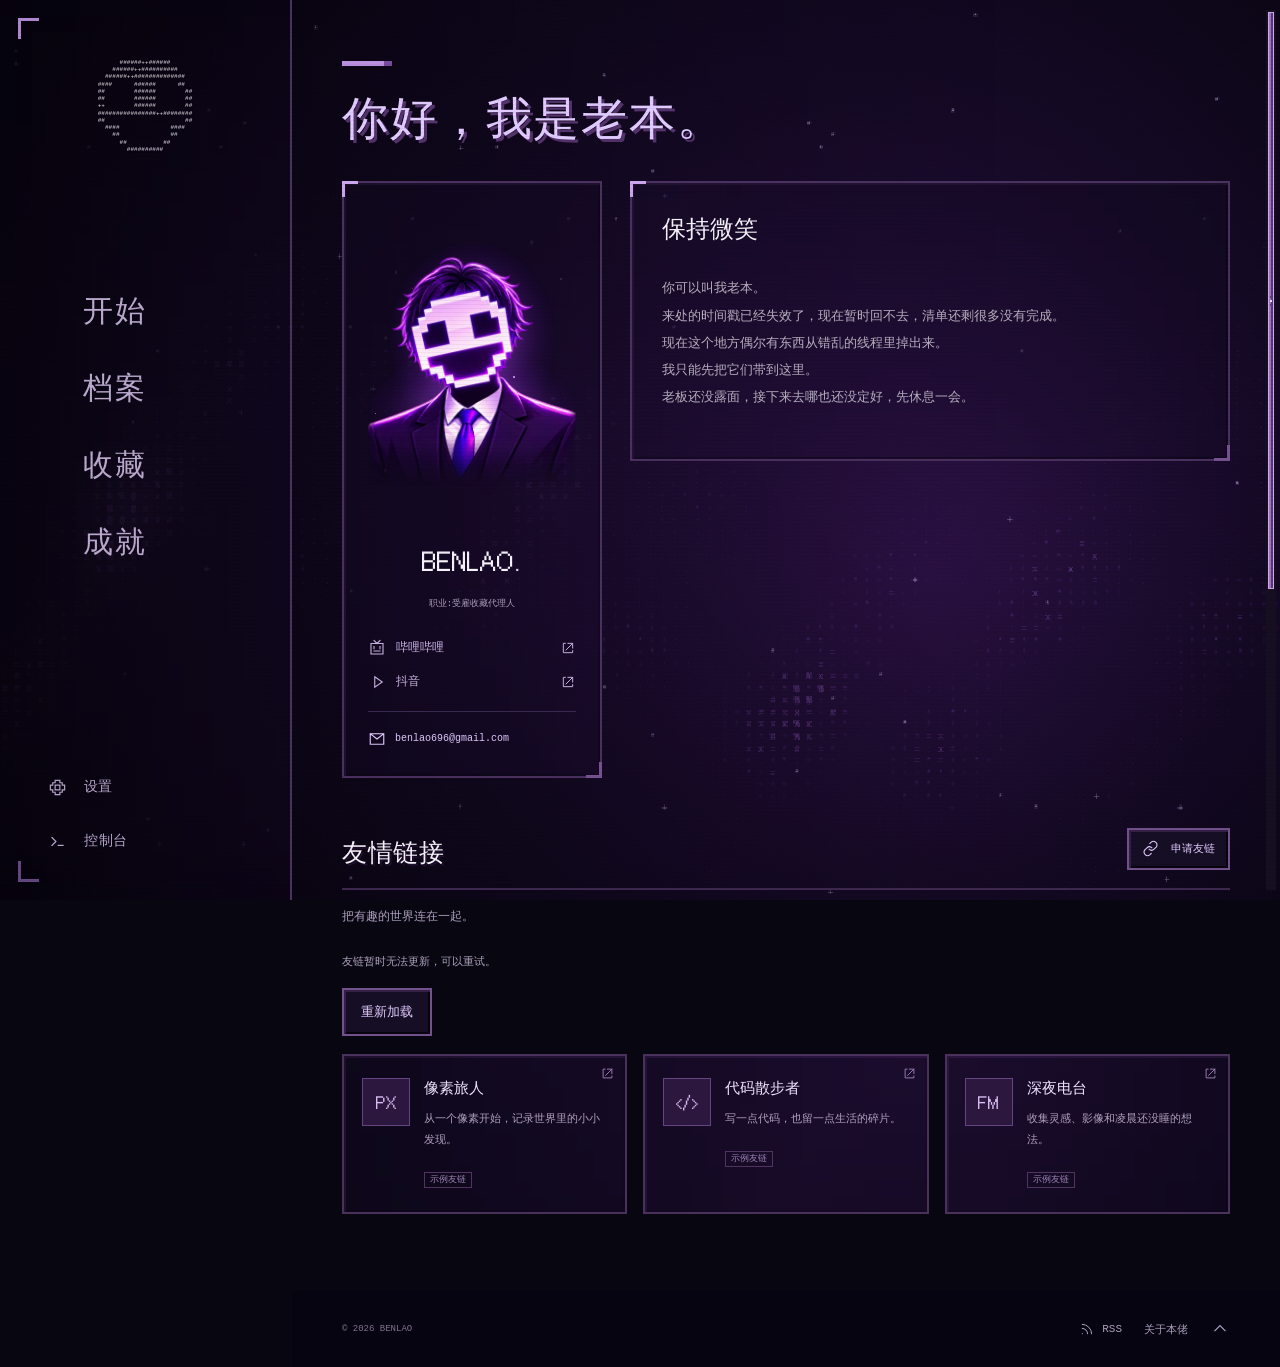
==== commit 87dd3167: "deploy" ====
--- a/about/index.html
+++ b/about/index.html
@@ -12,7 +12,7 @@
       } catch { root.dataset.motion = matchMedia('(prefers-reduced-motion: reduce)').matches ? 'reduced' : 'full'; }
       root.lang = root.dataset.language === 'en' ? 'en' : 'zh-CN';
       document.title = root.dataset.language === 'en' ? englishTitle : pageTitle;
-    })();</script><link rel="stylesheet" href="/_astro/BaseLayout.CiVIWayn.css"><link rel="stylesheet" href="/_astro/ScrambleText.Ccptlcg6.css"></head><body id="top" data-title-zh="关于老本 · 本佬" data-title-en="About Benlao · BENLAO" data-blog-api data-turnstile-key><div class="game-background" data-game-background data-background-state="static" aria-hidden="true"><svg class="nebula-fallback" viewBox="0 0 1000 540" preserveAspectRatio="xMidYMid slice"><defs><radialGradient id="nebula-ink"><stop stop-color="#27103f"></stop><stop offset="1" stop-color="#07040e"></stop></radialGradient></defs><path fill="url(#nebula-ink)" d="M0 0h1000v540H0z"></path><g fill="#ae78d9" opacity=".36" font-family="monospace" font-size="11" xml:space="preserve"><text x="0" y="0" letter-spacing="3.4">                      +  +                                               +                          </text><text x="0" y="12" letter-spacing="3.4">                                  +                                                                 </text><text x="0" y="24" letter-spacing="3.4">                                                                +                          +        </text><text x="0" y="36" letter-spacing="3.4">       +                                                                        +                   </text><text x="0" y="48" letter-spacing="3.4">         +                       +                                                        +         </text><text x="0" y="60" letter-spacing="3.4">        +             +                                       +                                     </text><text x="0" y="72" letter-spacing="3.4">+                  +                                 +                                              </text><text x="0" y="84" letter-spacing="3.4">                                                                   +                                </text><text x="0" y="96" letter-spacing="3.4">                                                                      +                             </text><text x="0" y="108" letter-spacing="3.4">                                                                                         +          </text><text x="0" y="120" letter-spacing="3.4">   +  +                                                                                             </text><text x="0" y="132" letter-spacing="3.4">                                                                                          +    +    </text><text x="0" y="144" letter-spacing="3.4">                #* .: x #x   +.                   +                                                 </text><text x="0" y="156" letter-spacing="3.4">             :..+ #x * .  .#  # # x                                                                 </text><text x="0" y="168" letter-spacing="3.4">           #: *   #**#     *#:.* *+.                                                  + +           </text><text x="0" y="180" letter-spacing="3.4">        .  . +   #x: #* *## *:.+x   . #x                                                            </text><text x="0" y="192" letter-spacing="3.4">       :# +.::x+ x: . : #: x       ++ ...#          +                                     +         </text><text x="0" y="204" letter-spacing="3.4">    x     .  *++  #     :.*  x+ : . :   +  :                                                        </text><text x="0" y="216" letter-spacing="3.4">  * +** x **+. +:*: x + x+.. :  . x *+:  x: +:            +                                       *.</text><text x="0" y="228" letter-spacing="3.4"> .  #    x+x : . # : :#.** x  + xxxx* +x#x#+:+x                     +                          . x::</text><text x="0" y="240" letter-spacing="3.4"> :.. :. +x. x. * x# x.*:*++ *  +   x:x  .*x. :  +#                                            x #*x </text><text x="0" y="252" letter-spacing="3.4"> :x :  ::  .  +    .   ***   .*+. + x:    #  x   :x                           +             x: x *.:</text><text x="0" y="264" letter-spacing="3.4">  + . .** x + : + # .*  #. ..: #+:   .x# #*  + #.:  #                          +         ++**. xxxx </text><text x="0" y="276" letter-spacing="3.4">*+x *  ++*#***    * *: : ## # *:  +x+  :  +*+    .:.x#                                 .# x+ x *. *.</text><text x="0" y="288" letter-spacing="3.4">.#x. *.+ . #+ x  +   #x*+ #  ..         #++.x.#  x  *  . :                            .x  *:     *  </text><text x="0" y="300" letter-spacing="3.4">.  +:x+ +#**  **x *x +.+ #x:    + :#*   x:+ .:   x #   .  :                        x :+.#:+:+ .+: #x</text><text x="0" y="312" letter-spacing="3.4"> # +#  .x# .  #. :++  ::.:#  #++ .  ::#:: +:++*x    *  *:  xx# :               *  #.x x +x x+  .+   </text><text x="0" y="324" letter-spacing="3.4">.. .xx xx# **+x*#x :  *++ + #x::  :x++ #+x.+  . # :  +#x:# +   :#x*: x  # x.   *:+: *+*#x: + +.x:x++</text><text x="0" y="336" letter-spacing="3.4"> +   ..   .. :+ *:++# # *+* *+   +    .: .: +# +**  : x . *# .#x# :+ : * .   # x    :   +x*+ #: .+ x</text><text x="0" y="348" letter-spacing="3.4">.* . +*.:. x##x   +.+ .. x*  x.+ # ++  x ::*#*+ ::##  *+ x:+x x.+ x:x  xx#+   x..   ++: ..x*#+  x .:</text><text x="0" y="360" letter-spacing="3.4">*.  *::# x* +.*+x:x:# :x :+*.   .   :x: x :#x  *++xx:  x#+  #::  x**+.  +***x.  +x  **:  x  +  +   *</text><text x="0" y="372" letter-spacing="3.4"> +x .:  # x+ xx .# :***+ : x #    * + +#+ ##.+.+x+x++#   +    : x #+**x:  :x  #xx: x + . x+*# . *:+x</text><text x="0" y="384" letter-spacing="3.4">:# *+  +# *x#                   #+ +#: x   :xx .  . x x :  #.: * #+*:   *  #: x: :  +  :x: . +.x*x..</text><text x="0" y="396" letter-spacing="3.4">+:# :#*+  .. +                     *   x.*  *#x..#+ xxx + ++ +#   .+ *#*+*. # # +x:      #  x# #:#+*</text><text x="0" y="408" letter-spacing="3.4">*#..# +..*+                       +  ::   :#+x  #*+.* .x#:++ : :#   + :++  *  +  :# +     .xx  . x.x</text><text x="0" y="420" letter-spacing="3.4">.   *:x#                                :** +  x*:.      # x.*  # .#x.:+x#    +.. x: * :.**#*+. ::+ </text><text x="0" y="432" letter-spacing="3.4">++*.                                       :+ . :# #*## .  .: #+++*. +*.   # *# #x:x :# xxx.+ x. x:.</text><text x="0" y="444" letter-spacing="3.4">                 +                           #+:::.#  *   :   ..++* .+x ***.* +  *xx. +:#  :## # *# </text><text x="0" y="456" letter-spacing="3.4"> .                                            :+  *  * .x #  :#*: x * .x : . #.+ x .+*: :. .#  +#   </text><text x="0" y="468" letter-spacing="3.4">                                                 + :* #  :+  #+x .+  x#:x** +* # +. *  ::++#.       </text><text x="0" y="480" letter-spacing="3.4">                                  +               *#x :x :#:x.*  .. x    .x*.:+x+    **   # #       </text><text x="0" y="492" letter-spacing="3.4">                                           +       :    #: :+*.+ .  *.:#: .*   # .  + *#  #         </text><text x="0" y="504" letter-spacing="3.4">                +                               +    ++..x   .x.   #.  x  . +  #++. .:  x           </text><text x="0" y="516" letter-spacing="3.4">             +                                         *#x x:  :x  **x    x .*.+  x x#.             </text><text x="0" y="528" letter-spacing="3.4">                                                           x * ++ +*x  #  # *   + +                 </text></g></svg><canvas data-nebula-canvas></canvas><div class="site-glitch-overlay" data-glitch-background data-glitch-state="disabled" data-glitch-active="false" aria-hidden="true"><canvas class="site-glitch-canvas" data-glitch-canvas></canvas></div><script type="module" src="/_astro/GlitchBackground.astro_astro_type_script_index_0_lang.BYaCkuHa.js"></script></div><script type="module" src="/_astro/GameBackground.astro_astro_type_script_index_0_lang.DktSg_Hz.js"></script><a class="skip-link" href="#main"><span data-ui-text><span data-language-text="zh">跳到主要内容</span><span data-language-text="en" lang="en">Skip to content</span></span></a><header class="site-header" data-game-menu data-menu-phase="idle"><div class="header-inner"><div class="menu-brand-row"><button type="button" class="brand mask-pet" aria-label="戳一下面具" data-i18n-label="mask.pet" data-mask-pet data-mood="calm" data-anger="0"><span class="ascii-mask-mark brand-ascii" style="--ascii-mask-size:124px" data-ascii-mask data-ascii-mask-state="static" aria-hidden="true"><span class="ascii-mask-frame" data-ascii-mask-frame aria-hidden="true">                                  
+    })();</script><link rel="stylesheet" href="/_astro/BaseLayout.CiVIWayn.css"><link rel="stylesheet" href="/_astro/ScrambleText.Ccptlcg6.css"></head><body id="top" data-title-zh="关于老本 · 本佬" data-title-en="About Benlao · BENLAO" data-blog-api="https://benlao-blog-api.benlao696.workers.dev" data-turnstile-key="0x4AAAAAAFgZ0tyQg3iEKPgP"><div class="game-background" data-game-background data-background-state="static" aria-hidden="true"><svg class="nebula-fallback" viewBox="0 0 1000 540" preserveAspectRatio="xMidYMid slice"><defs><radialGradient id="nebula-ink"><stop stop-color="#27103f"></stop><stop offset="1" stop-color="#07040e"></stop></radialGradient></defs><path fill="url(#nebula-ink)" d="M0 0h1000v540H0z"></path><g fill="#ae78d9" opacity=".36" font-family="monospace" font-size="11" xml:space="preserve"><text x="0" y="0" letter-spacing="3.4">                      +  +                                               +                          </text><text x="0" y="12" letter-spacing="3.4">                                  +                                                                 </text><text x="0" y="24" letter-spacing="3.4">                                                                +                          +        </text><text x="0" y="36" letter-spacing="3.4">       +                                                                        +                   </text><text x="0" y="48" letter-spacing="3.4">         +                       +                                                        +         </text><text x="0" y="60" letter-spacing="3.4">        +             +                                       +                                     </text><text x="0" y="72" letter-spacing="3.4">+                  +                                 +                                              </text><text x="0" y="84" letter-spacing="3.4">                                                                   +                                </text><text x="0" y="96" letter-spacing="3.4">                                                                      +                             </text><text x="0" y="108" letter-spacing="3.4">                                                                                         +          </text><text x="0" y="120" letter-spacing="3.4">   +  +                                                                                             </text><text x="0" y="132" letter-spacing="3.4">                                                                                          +    +    </text><text x="0" y="144" letter-spacing="3.4">                #* .: x #x   +.                   +                                                 </text><text x="0" y="156" letter-spacing="3.4">             :..+ #x * .  .#  # # x                                                                 </text><text x="0" y="168" letter-spacing="3.4">           #: *   #**#     *#:.* *+.                                                  + +           </text><text x="0" y="180" letter-spacing="3.4">        .  . +   #x: #* *## *:.+x   . #x                                                            </text><text x="0" y="192" letter-spacing="3.4">       :# +.::x+ x: . : #: x       ++ ...#          +                                     +         </text><text x="0" y="204" letter-spacing="3.4">    x     .  *++  #     :.*  x+ : . :   +  :                                                        </text><text x="0" y="216" letter-spacing="3.4">  * +** x **+. +:*: x + x+.. :  . x *+:  x: +:            +                                       *.</text><text x="0" y="228" letter-spacing="3.4"> .  #    x+x : . # : :#.** x  + xxxx* +x#x#+:+x                     +                          . x::</text><text x="0" y="240" letter-spacing="3.4"> :.. :. +x. x. * x# x.*:*++ *  +   x:x  .*x. :  +#                                            x #*x </text><text x="0" y="252" letter-spacing="3.4"> :x :  ::  .  +    .   ***   .*+. + x:    #  x   :x                           +             x: x *.:</text><text x="0" y="264" letter-spacing="3.4">  + . .** x + : + # .*  #. ..: #+:   .x# #*  + #.:  #                          +         ++**. xxxx </text><text x="0" y="276" letter-spacing="3.4">*+x *  ++*#***    * *: : ## # *:  +x+  :  +*+    .:.x#                                 .# x+ x *. *.</text><text x="0" y="288" letter-spacing="3.4">.#x. *.+ . #+ x  +   #x*+ #  ..         #++.x.#  x  *  . :                            .x  *:     *  </text><text x="0" y="300" letter-spacing="3.4">.  +:x+ +#**  **x *x +.+ #x:    + :#*   x:+ .:   x #   .  :                        x :+.#:+:+ .+: #x</text><text x="0" y="312" letter-spacing="3.4"> # +#  .x# .  #. :++  ::.:#  #++ .  ::#:: +:++*x    *  *:  xx# :               *  #.x x +x x+  .+   </text><text x="0" y="324" letter-spacing="3.4">.. .xx xx# **+x*#x :  *++ + #x::  :x++ #+x.+  . # :  +#x:# +   :#x*: x  # x.   *:+: *+*#x: + +.x:x++</text><text x="0" y="336" letter-spacing="3.4"> +   ..   .. :+ *:++# # *+* *+   +    .: .: +# +**  : x . *# .#x# :+ : * .   # x    :   +x*+ #: .+ x</text><text x="0" y="348" letter-spacing="3.4">.* . +*.:. x##x   +.+ .. x*  x.+ # ++  x ::*#*+ ::##  *+ x:+x x.+ x:x  xx#+   x..   ++: ..x*#+  x .:</text><text x="0" y="360" letter-spacing="3.4">*.  *::# x* +.*+x:x:# :x :+*.   .   :x: x :#x  *++xx:  x#+  #::  x**+.  +***x.  +x  **:  x  +  +   *</text><text x="0" y="372" letter-spacing="3.4"> +x .:  # x+ xx .# :***+ : x #    * + +#+ ##.+.+x+x++#   +    : x #+**x:  :x  #xx: x + . x+*# . *:+x</text><text x="0" y="384" letter-spacing="3.4">:# *+  +# *x#                   #+ +#: x   :xx .  . x x :  #.: * #+*:   *  #: x: :  +  :x: . +.x*x..</text><text x="0" y="396" letter-spacing="3.4">+:# :#*+  .. +                     *   x.*  *#x..#+ xxx + ++ +#   .+ *#*+*. # # +x:      #  x# #:#+*</text><text x="0" y="408" letter-spacing="3.4">*#..# +..*+                       +  ::   :#+x  #*+.* .x#:++ : :#   + :++  *  +  :# +     .xx  . x.x</text><text x="0" y="420" letter-spacing="3.4">.   *:x#                                :** +  x*:.      # x.*  # .#x.:+x#    +.. x: * :.**#*+. ::+ </text><text x="0" y="432" letter-spacing="3.4">++*.                                       :+ . :# #*## .  .: #+++*. +*.   # *# #x:x :# xxx.+ x. x:.</text><text x="0" y="444" letter-spacing="3.4">                 +                           #+:::.#  *   :   ..++* .+x ***.* +  *xx. +:#  :## # *# </text><text x="0" y="456" letter-spacing="3.4"> .                                            :+  *  * .x #  :#*: x * .x : . #.+ x .+*: :. .#  +#   </text><text x="0" y="468" letter-spacing="3.4">                                                 + :* #  :+  #+x .+  x#:x** +* # +. *  ::++#.       </text><text x="0" y="480" letter-spacing="3.4">                                  +               *#x :x :#:x.*  .. x    .x*.:+x+    **   # #       </text><text x="0" y="492" letter-spacing="3.4">                                           +       :    #: :+*.+ .  *.:#: .*   # .  + *#  #         </text><text x="0" y="504" letter-spacing="3.4">                +                               +    ++..x   .x.   #.  x  . +  #++. .:  x           </text><text x="0" y="516" letter-spacing="3.4">             +                                         *#x x:  :x  **x    x .*.+  x x#.             </text><text x="0" y="528" letter-spacing="3.4">                                                           x * ++ +*x  #  # *   + +                 </text></g></svg><canvas data-nebula-canvas></canvas><div class="site-glitch-overlay" data-glitch-background data-glitch-state="disabled" data-glitch-active="false" aria-hidden="true"><canvas class="site-glitch-canvas" data-glitch-canvas></canvas></div><script type="module" src="/_astro/GlitchBackground.astro_astro_type_script_index_0_lang.BYaCkuHa.js"></script></div><script type="module" src="/_astro/GameBackground.astro_astro_type_script_index_0_lang.DktSg_Hz.js"></script><a class="skip-link" href="#main"><span data-ui-text><span data-language-text="zh">跳到主要内容</span><span data-language-text="en" lang="en">Skip to content</span></span></a><header class="site-header" data-game-menu data-menu-phase="idle"><div class="header-inner"><div class="menu-brand-row"><button type="button" class="brand mask-pet" aria-label="戳一下面具" data-i18n-label="mask.pet" data-mask-pet data-mood="calm" data-anger="0"><span class="ascii-mask-mark brand-ascii" style="--ascii-mask-size:124px" data-ascii-mask data-ascii-mask-state="static" aria-hidden="true"><span class="ascii-mask-frame" data-ascii-mask-frame aria-hidden="true">                                  
                                   
           ############++          
         ############++####        
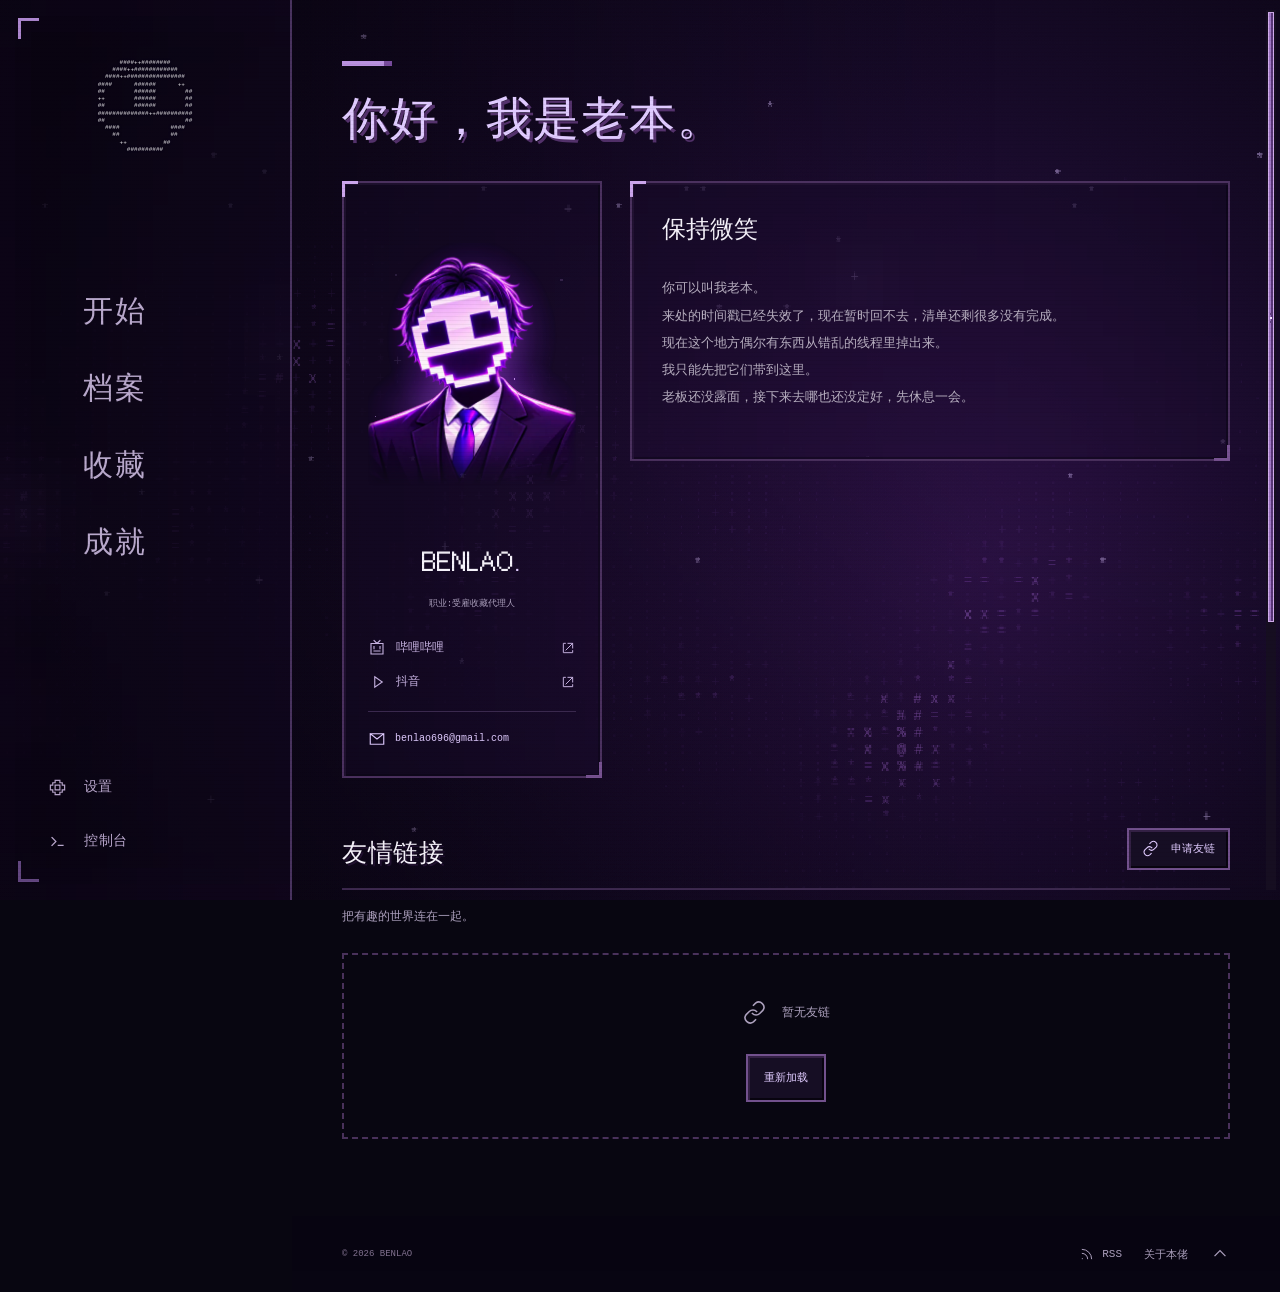
==== commit cd40f9b0: "deploy" ====
--- a/about/index.html
+++ b/about/index.html
@@ -12,7 +12,7 @@
       } catch { root.dataset.motion = matchMedia('(prefers-reduced-motion: reduce)').matches ? 'reduced' : 'full'; }
       root.lang = root.dataset.language === 'en' ? 'en' : 'zh-CN';
       document.title = root.dataset.language === 'en' ? englishTitle : pageTitle;
-    })();</script><link rel="stylesheet" href="/_astro/BaseLayout.CiVIWayn.css"><link rel="stylesheet" href="/_astro/ScrambleText.Ccptlcg6.css"></head><body id="top" data-title-zh="关于老本 · 本佬" data-title-en="About Benlao · BENLAO" data-blog-api="https://benlao-blog-api.benlao696.workers.dev" data-turnstile-key="0x4AAAAAAFgZ0tyQg3iEKPgP"><div class="game-background" data-game-background data-background-state="static" aria-hidden="true"><svg class="nebula-fallback" viewBox="0 0 1000 540" preserveAspectRatio="xMidYMid slice"><defs><radialGradient id="nebula-ink"><stop stop-color="#27103f"></stop><stop offset="1" stop-color="#07040e"></stop></radialGradient></defs><path fill="url(#nebula-ink)" d="M0 0h1000v540H0z"></path><g fill="#ae78d9" opacity=".36" font-family="monospace" font-size="11" xml:space="preserve"><text x="0" y="0" letter-spacing="3.4">                      +  +                                               +                          </text><text x="0" y="12" letter-spacing="3.4">                                  +                                                                 </text><text x="0" y="24" letter-spacing="3.4">                                                                +                          +        </text><text x="0" y="36" letter-spacing="3.4">       +                                                                        +                   </text><text x="0" y="48" letter-spacing="3.4">         +                       +                                                        +         </text><text x="0" y="60" letter-spacing="3.4">        +             +                                       +                                     </text><text x="0" y="72" letter-spacing="3.4">+                  +                                 +                                              </text><text x="0" y="84" letter-spacing="3.4">                                                                   +                                </text><text x="0" y="96" letter-spacing="3.4">                                                                      +                             </text><text x="0" y="108" letter-spacing="3.4">                                                                                         +          </text><text x="0" y="120" letter-spacing="3.4">   +  +                                                                                             </text><text x="0" y="132" letter-spacing="3.4">                                                                                          +    +    </text><text x="0" y="144" letter-spacing="3.4">                #* .: x #x   +.                   +                                                 </text><text x="0" y="156" letter-spacing="3.4">             :..+ #x * .  .#  # # x                                                                 </text><text x="0" y="168" letter-spacing="3.4">           #: *   #**#     *#:.* *+.                                                  + +           </text><text x="0" y="180" letter-spacing="3.4">        .  . +   #x: #* *## *:.+x   . #x                                                            </text><text x="0" y="192" letter-spacing="3.4">       :# +.::x+ x: . : #: x       ++ ...#          +                                     +         </text><text x="0" y="204" letter-spacing="3.4">    x     .  *++  #     :.*  x+ : . :   +  :                                                        </text><text x="0" y="216" letter-spacing="3.4">  * +** x **+. +:*: x + x+.. :  . x *+:  x: +:            +                                       *.</text><text x="0" y="228" letter-spacing="3.4"> .  #    x+x : . # : :#.** x  + xxxx* +x#x#+:+x                     +                          . x::</text><text x="0" y="240" letter-spacing="3.4"> :.. :. +x. x. * x# x.*:*++ *  +   x:x  .*x. :  +#                                            x #*x </text><text x="0" y="252" letter-spacing="3.4"> :x :  ::  .  +    .   ***   .*+. + x:    #  x   :x                           +             x: x *.:</text><text x="0" y="264" letter-spacing="3.4">  + . .** x + : + # .*  #. ..: #+:   .x# #*  + #.:  #                          +         ++**. xxxx </text><text x="0" y="276" letter-spacing="3.4">*+x *  ++*#***    * *: : ## # *:  +x+  :  +*+    .:.x#                                 .# x+ x *. *.</text><text x="0" y="288" letter-spacing="3.4">.#x. *.+ . #+ x  +   #x*+ #  ..         #++.x.#  x  *  . :                            .x  *:     *  </text><text x="0" y="300" letter-spacing="3.4">.  +:x+ +#**  **x *x +.+ #x:    + :#*   x:+ .:   x #   .  :                        x :+.#:+:+ .+: #x</text><text x="0" y="312" letter-spacing="3.4"> # +#  .x# .  #. :++  ::.:#  #++ .  ::#:: +:++*x    *  *:  xx# :               *  #.x x +x x+  .+   </text><text x="0" y="324" letter-spacing="3.4">.. .xx xx# **+x*#x :  *++ + #x::  :x++ #+x.+  . # :  +#x:# +   :#x*: x  # x.   *:+: *+*#x: + +.x:x++</text><text x="0" y="336" letter-spacing="3.4"> +   ..   .. :+ *:++# # *+* *+   +    .: .: +# +**  : x . *# .#x# :+ : * .   # x    :   +x*+ #: .+ x</text><text x="0" y="348" letter-spacing="3.4">.* . +*.:. x##x   +.+ .. x*  x.+ # ++  x ::*#*+ ::##  *+ x:+x x.+ x:x  xx#+   x..   ++: ..x*#+  x .:</text><text x="0" y="360" letter-spacing="3.4">*.  *::# x* +.*+x:x:# :x :+*.   .   :x: x :#x  *++xx:  x#+  #::  x**+.  +***x.  +x  **:  x  +  +   *</text><text x="0" y="372" letter-spacing="3.4"> +x .:  # x+ xx .# :***+ : x #    * + +#+ ##.+.+x+x++#   +    : x #+**x:  :x  #xx: x + . x+*# . *:+x</text><text x="0" y="384" letter-spacing="3.4">:# *+  +# *x#                   #+ +#: x   :xx .  . x x :  #.: * #+*:   *  #: x: :  +  :x: . +.x*x..</text><text x="0" y="396" letter-spacing="3.4">+:# :#*+  .. +                     *   x.*  *#x..#+ xxx + ++ +#   .+ *#*+*. # # +x:      #  x# #:#+*</text><text x="0" y="408" letter-spacing="3.4">*#..# +..*+                       +  ::   :#+x  #*+.* .x#:++ : :#   + :++  *  +  :# +     .xx  . x.x</text><text x="0" y="420" letter-spacing="3.4">.   *:x#                                :** +  x*:.      # x.*  # .#x.:+x#    +.. x: * :.**#*+. ::+ </text><text x="0" y="432" letter-spacing="3.4">++*.                                       :+ . :# #*## .  .: #+++*. +*.   # *# #x:x :# xxx.+ x. x:.</text><text x="0" y="444" letter-spacing="3.4">                 +                           #+:::.#  *   :   ..++* .+x ***.* +  *xx. +:#  :## # *# </text><text x="0" y="456" letter-spacing="3.4"> .                                            :+  *  * .x #  :#*: x * .x : . #.+ x .+*: :. .#  +#   </text><text x="0" y="468" letter-spacing="3.4">                                                 + :* #  :+  #+x .+  x#:x** +* # +. *  ::++#.       </text><text x="0" y="480" letter-spacing="3.4">                                  +               *#x :x :#:x.*  .. x    .x*.:+x+    **   # #       </text><text x="0" y="492" letter-spacing="3.4">                                           +       :    #: :+*.+ .  *.:#: .*   # .  + *#  #         </text><text x="0" y="504" letter-spacing="3.4">                +                               +    ++..x   .x.   #.  x  . +  #++. .:  x           </text><text x="0" y="516" letter-spacing="3.4">             +                                         *#x x:  :x  **x    x .*.+  x x#.             </text><text x="0" y="528" letter-spacing="3.4">                                                           x * ++ +*x  #  # *   + +                 </text></g></svg><canvas data-nebula-canvas></canvas><div class="site-glitch-overlay" data-glitch-background data-glitch-state="disabled" data-glitch-active="false" aria-hidden="true"><canvas class="site-glitch-canvas" data-glitch-canvas></canvas></div><script type="module" src="/_astro/GlitchBackground.astro_astro_type_script_index_0_lang.BYaCkuHa.js"></script></div><script type="module" src="/_astro/GameBackground.astro_astro_type_script_index_0_lang.DktSg_Hz.js"></script><a class="skip-link" href="#main"><span data-ui-text><span data-language-text="zh">跳到主要内容</span><span data-language-text="en" lang="en">Skip to content</span></span></a><header class="site-header" data-game-menu data-menu-phase="idle"><div class="header-inner"><div class="menu-brand-row"><button type="button" class="brand mask-pet" aria-label="戳一下面具" data-i18n-label="mask.pet" data-mask-pet data-mood="calm" data-anger="0"><span class="ascii-mask-mark brand-ascii" style="--ascii-mask-size:124px" data-ascii-mask data-ascii-mask-state="static" aria-hidden="true"><span class="ascii-mask-frame" data-ascii-mask-frame aria-hidden="true">                                  
+    })();</script><link rel="stylesheet" href="/_astro/BaseLayout.DOx3v1Jv.css"><link rel="stylesheet" href="/_astro/ScrambleText.Ccptlcg6.css"></head><body id="top" data-title-zh="关于老本 · 本佬" data-title-en="About Benlao · BENLAO" data-blog-api="https://benlao-blog-api.benlao696.workers.dev" data-turnstile-key="0x4AAAAAAFgZ0tyQg3iEKPgP"><div class="game-background" data-game-background data-background-state="static" aria-hidden="true"><svg class="nebula-fallback" viewBox="0 0 1024 640" preserveAspectRatio="xMidYMid slice"><defs><radialGradient id="nebula-ink" gradientUnits="userSpaceOnUse" cx="604.16" cy="345.6" r="665.6" fx="747.52" fy="403.2"><stop stop-color="#2d1246"></stop><stop offset=".5" stop-color="#160a27"></stop><stop offset="1" stop-color="#07040e"></stop></radialGradient></defs><path fill="url(#nebula-ink)" d="M0 0h1024v640H0z"></path><g font-family="Consolas,monospace" font-size="10" dominant-baseline="text-before-edge"><text x="972.3 312.5 13.0 13.2 601.4 205.8 949.8 241.9 805.9 398.0 542.0 554.0 830.0 86.0 218.0 458.0 494.0 818.0 649.9 661.7 409.4 565.4 613.4 529.0 252.8 336.8 923.5 275.3 347.3 671.3 383.0 815.0 154.8 1018.8 370.3 550.2 838.2 238.1 130.0 382.1 1006.7 203.7 911.9 348.2" y="12 24 48 60 72 108 108 120 120 132 132 132 132 144 144 144 144 144 168 192 216 216 216 240 252 252 312 324 324 324 336 336 348 348 384 396 396 408 420 468 516 564 576 588" fill="#dac0ff" opacity="0.625">***+***********+***+*****+********+**+**+++*</text><text x="853.9 338.0 374.0 302.0 314.0 338.0 374.0 302.0 314.0 326.0 338.0 362.0 181.9 265.9 277.9 289.9 349.9 373.9 133.9 181.9 193.9 205.9 253.9 301.9 109.7 157.7 241.7 277.7 349.7 121.6 205.6 229.6 253.6 361.6 97.4 169.4 349.4 361.4 97.2 1021.2 193.0 349.0 445.0 457.0 493.0 709.0 997.0 1009.0 72.8 96.8 384.8 396.8 408.8 432.8 456.8 516.8 912.8 924.8 936.8 1020.8 72.6 156.6 180.6 504.6 516.6 936.6 984.6 84.3 156.3 180.3 192.3 384.3 540.3 852.3 924.3 948.3 336.0 384.0 516.0 540.0 840.0 912.0 960.0 23.8 35.8 347.8 527.8 539.8 575.8 599.8 611.8 719.8 935.8 -0.5 323.5 359.5 587.5 839.5 935.5 299.3 551.3 647.3 791.3 803.3 863.3 911.3 923.3 155.0 263.0 515.0 623.0 647.0 803.0 827.0 875.0 887.0 947.0 250.8 358.8 514.8 646.8 658.8 754.8 922.8 994.8 286.6 358.6 514.6 526.6 646.6 898.6 994.6 286.4 490.4 658.4 718.4 730.4 946.4 958.4 982.4 298.3 478.3 646.3 670.3 718.3 922.3 934.3 994.3 310.2 574.2 682.2 898.2 298.1 538.1 574.1 586.1 598.1 622.1 634.1 682.1 874.1 886.1 262.0 562.0 610.0 670.0 694.0 850.0 874.0 1018.0 70.0 82.0 250.0 286.0 538.0 586.0 598.0 682.0 82.0 94.0 214.0 226.0 286.0 310.0 586.0 634.0 670.0 70.1 130.1 310.1 622.1 634.1 646.1 826.1 850.1 874.1 1018.1 70.1 106.1 118.1 298.1 802.1 838.1 70.2 82.2 106.2 322.2 406.2 478.2 994.2 58.4 70.4 118.4 322.4 334.4 454.4 874.4 46.5 70.5 82.5 94.5 130.5 478.5 778.5 874.5 82.7 94.7 502.7 886.7 10.9 94.9 118.9 490.9 586.9 826.9 850.9 958.9 23.2 47.2 107.2 503.2 515.2 599.2 803.2 815.2 827.2 863.2 59.4 95.4 539.4 539.7 551.7 563.7 755.7 791.7 815.7 923.7 755.9 803.9 744.2 804.2 720.4 780.4 804.4 696.7 792.7 852.7 648.9 660.9 864.9 601.1 649.1 661.1 805.1 817.1 841.1 853.1" y="120 132 132 144 144 144 144 156 156 156 156 156 168 168 168 168 168 168 180 180 180 180 180 180 192 192 192 192 192 204 204 204 204 204 216 216 216 216 228 228 240 240 240 240 240 240 240 240 252 252 252 252 252 252 252 252 252 252 252 252 264 264 264 264 264 264 264 276 276 276 276 276 276 276 276 276 288 288 288 288 288 288 288 300 300 300 300 300 300 300 300 300 300 312 312 312 312 312 312 324 324 324 324 324 324 324 324 336 336 336 336 336 336 336 336 336 336 348 348 348 348 348 348 348 348 360 360 360 360 360 360 360 372 372 372 372 372 372 372 372 384 384 384 384 384 384 384 384 396 396 396 396 408 408 408 408 408 408 408 408 408 408 420 420 420 420 420 420 420 420 432 432 432 432 432 432 432 432 444 444 444 444 444 444 444 444 444 456 456 456 456 456 456 456 456 456 456 468 468 468 468 468 468 480 480 480 480 480 480 480 492 492 492 492 492 492 492 504 504 504 504 504 504 504 504 516 516 516 516 528 528 528 528 528 528 528 528 540 540 540 540 540 540 540 540 540 540 552 552 552 564 564 564 564 564 564 564 576 576 588 588 600 600 600 612 612 612 624 624 624 636 636 636 636 636 636 636" fill="#4e2b75" opacity="0.1875">.....................................................................................................................................................................................................................................................................................</text><text x="350.0 350.0 301.9 313.9 325.9 145.9 265.9 277.9 313.9 325.9 337.9 133.7 145.7 169.7 181.7 253.7 265.7 289.7 301.7 313.7 325.7 337.7 133.6 145.6 157.6 169.6 181.6 193.6 217.6 241.6 301.6 325.6 337.6 349.6 121.4 181.4 193.4 205.4 229.4 241.4 253.4 265.4 325.4 85.2 109.2 145.2 157.2 181.2 193.2 205.2 217.2 253.2 349.2 97.0 109.0 121.0 133.0 145.0 157.0 169.0 181.0 205.0 229.0 313.0 361.0 1021.0 108.8 120.8 132.8 144.8 156.8 168.8 180.8 192.8 204.8 228.8 348.8 372.8 420.8 444.8 468.8 480.8 504.8 984.8 996.8 1008.8 84.6 96.6 144.6 168.6 192.6 204.6 348.6 360.6 372.6 384.6 396.6 408.6 420.6 468.6 492.6 876.6 996.6 1008.6 72.3 96.3 120.3 132.3 144.3 168.3 204.3 336.3 348.3 372.3 396.3 492.3 504.3 516.3 528.3 888.3 912.3 972.3 984.3 996.3 48.0 60.0 72.0 108.0 120.0 132.0 144.0 156.0 168.0 180.0 192.0 204.0 216.0 324.0 348.0 360.0 372.0 396.0 408.0 504.0 864.0 876.0 900.0 972.0 984.0 47.8 83.8 95.8 119.8 131.8 143.8 155.8 167.8 179.8 191.8 203.8 311.8 323.8 335.8 359.8 371.8 383.8 491.8 851.8 863.8 875.8 887.8 947.8 959.8 971.8 1019.8 23.5 35.5 59.5 83.5 119.5 143.5 155.5 167.5 179.5 203.5 275.5 287.5 299.5 371.5 383.5 527.5 539.5 551.5 575.5 599.5 611.5 623.5 863.5 875.5 959.5 971.5 983.5 -0.7 11.3 23.3 155.3 239.3 251.3 263.3 287.3 371.3 503.3 515.3 527.3 539.3 563.3 575.3 587.3 599.3 611.3 623.3 827.3 839.3 851.3 875.3 887.3 947.3 959.3 971.3 983.3 995.3 11.0 131.0 143.0 191.0 203.0 239.0 251.0 371.0 503.0 527.0 539.0 551.0 575.0 611.0 635.0 779.0 791.0 839.0 851.0 863.0 959.0 971.0 983.0 1007.0 130.8 214.8 226.8 370.8 502.8 526.8 538.8 586.8 598.8 610.8 634.8 778.8 790.8 802.8 826.8 838.8 850.8 862.8 946.8 958.8 970.8 982.8 1006.8 130.6 142.6 166.6 250.6 262.6 274.6 490.6 502.6 538.6 610.6 622.6 634.6 742.6 754.6 778.6 790.6 802.6 826.6 838.6 850.6 862.6 874.6 958.6 970.6 1006.6 1018.6 -1.6 106.4 154.4 202.4 250.4 262.4 274.4 346.4 358.4 370.4 466.4 502.4 514.4 526.4 622.4 634.4 646.4 670.4 742.4 754.4 826.4 850.4 862.4 874.4 898.4 922.4 934.4 970.4 1018.4 -1.7 94.3 118.3 142.3 250.3 262.3 274.3 286.3 334.3 346.3 358.3 454.3 502.3 514.3 526.3 538.3 550.3 574.3 586.3 598.3 610.3 622.3 634.3 658.3 730.3 742.3 838.3 850.3 874.3 886.3 898.3 910.3 946.3 958.3 970.3 1006.3 1018.3 106.2 118.2 130.2 154.2 238.2 250.2 262.2 274.2 334.2 466.2 478.2 490.2 502.2 514.2 526.2 538.2 562.2 586.2 598.2 610.2 622.2 634.2 646.2 658.2 706.2 718.2 730.2 742.2 862.2 874.2 886.2 910.2 922.2 958.2 970.2 1006.2 1018.2 82.1 94.1 106.1 118.1 226.1 250.1 322.1 334.1 442.1 454.1 466.1 478.1 490.1 502.1 514.1 526.1 550.1 562.1 610.1 646.1 694.1 706.1 838.1 850.1 862.1 922.1 970.1 982.1 994.1 1018.1 58.0 70.0 82.0 94.0 106.0 118.0 142.0 166.0 190.0 202.0 226.0 238.0 250.0 322.0 430.0 442.0 454.0 466.0 490.0 514.0 526.0 538.0 550.0 634.0 682.0 706.0 838.0 862.0 886.0 1006.0 106.0 118.0 130.0 142.0 154.0 166.0 178.0 190.0 214.0 226.0 238.0 298.0 322.0 334.0 442.0 454.0 466.0 478.0 490.0 502.0 514.0 526.0 550.0 574.0 622.0 634.0 646.0 658.0 694.0 706.0 718.0 826.0 838.0 850.0 862.0 874.0 898.0 46.0 58.0 70.0 118.0 130.0 142.0 166.0 178.0 298.0 322.0 382.0 418.0 442.0 466.0 478.0 490.0 514.0 538.0 562.0 574.0 622.0 658.0 682.0 694.0 802.0 814.0 838.0 850.0 862.0 874.0 922.0 970.0 994.0 1006.0 1018.0 46.1 58.1 94.1 106.1 322.1 406.1 418.1 430.1 442.1 454.1 466.1 478.1 490.1 514.1 550.1 574.1 586.1 598.1 610.1 658.1 670.1 682.1 694.1 790.1 802.1 814.1 838.1 862.1 898.1 982.1 1006.1 34.1 46.1 322.1 334.1 358.1 370.1 394.1 406.1 418.1 430.1 442.1 454.1 466.1 478.1 502.1 514.1 550.1 610.1 622.1 634.1 646.1 658.1 670.1 814.1 826.1 850.1 874.1 886.1 898.1 922.1 934.1 958.1 982.1 994.1 1006.1 34.2 46.2 58.2 94.2 334.2 346.2 358.2 370.2 382.2 394.2 418.2 454.2 490.2 502.2 586.2 598.2 610.2 622.2 634.2 646.2 754.2 790.2 802.2 886.2 910.2 958.2 970.2 982.2 22.4 34.4 82.4 94.4 106.4 358.4 370.4 466.4 478.4 502.4 526.4 574.4 598.4 622.4 634.4 790.4 886.4 910.4 922.4 946.4 958.4 970.4 994.4 22.5 34.5 106.5 490.5 502.5 586.5 610.5 622.5 790.5 922.5 934.5 946.5 958.5 10.7 34.7 70.7 106.7 118.7 490.7 514.7 562.7 586.7 598.7 610.7 622.7 634.7 766.7 778.7 790.7 898.7 910.7 922.7 934.7 946.7 958.7 34.9 58.9 70.9 82.9 514.9 526.9 538.9 550.9 562.9 574.9 598.9 610.9 622.9 634.9 778.9 862.9 874.9 886.9 898.9 910.9 922.9 934.9 -0.8 527.2 539.2 551.2 563.2 575.2 587.2 611.2 635.2 755.2 767.2 779.2 839.2 851.2 875.2 887.2 899.2 911.2 923.2 935.2 527.4 599.4 611.4 767.4 779.4 803.4 815.4 827.4 839.4 875.4 899.4 923.4 611.7 623.7 647.7 731.7 743.7 767.7 803.7 827.7 887.7 899.7 911.7 659.9 707.9 731.9 743.9 767.9 791.9 815.9 875.9 899.9 923.9 624.2 636.2 660.2 672.2 696.2 708.2 720.2 732.2 792.2 852.2 876.2 900.2 912.2 612.4 624.4 636.4 648.4 660.4 672.4 684.4 816.4 840.4 876.4 888.4 900.4 612.7 624.7 636.7 648.7 660.7 684.7 804.7 816.7 828.7 840.7 864.7 876.7 888.7 612.9 624.9 636.9 804.9 816.9 828.9 840.9 852.9 876.9 888.9 637.1" y="144 156 168 168 168 180 180 180 180 180 180 192 192 192 192 192 192 192 192 192 192 192 204 204 204 204 204 204 204 204 204 204 204 204 216 216 216 216 216 216 216 216 216 228 228 228 228 228 228 228 228 228 228 240 240 240 240 240 240 240 240 240 240 240 240 240 252 252 252 252 252 252 252 252 252 252 252 252 252 252 252 252 252 252 252 252 264 264 264 264 264 264 264 264 264 264 264 264 264 264 264 264 264 264 276 276 276 276 276 276 276 276 276 276 276 276 276 276 276 276 276 276 276 276 288 288 288 288 288 288 288 288 288 288 288 288 288 288 288 288 288 288 288 288 288 288 288 288 288 300 300 300 300 300 300 300 300 300 300 300 300 300 300 300 300 300 300 300 300 300 300 300 300 300 300 312 312 312 312 312 312 312 312 312 312 312 312 312 312 312 312 312 312 312 312 312 312 312 312 312 312 312 324 324 324 324 324 324 324 324 324 324 324 324 324 324 324 324 324 324 324 324 324 324 324 324 324 324 324 324 324 336 336 336 336 336 336 336 336 336 336 336 336 336 336 336 336 336 336 336 336 336 336 336 336 348 348 348 348 348 348 348 348 348 348 348 348 348 348 348 348 348 348 348 348 348 348 348 360 360 360 360 360 360 360 360 360 360 360 360 360 360 360 360 360 360 360 360 360 360 360 360 360 360 372 372 372 372 372 372 372 372 372 372 372 372 372 372 372 372 372 372 372 372 372 372 372 372 372 372 372 372 372 384 384 384 384 384 384 384 384 384 384 384 384 384 384 384 384 384 384 384 384 384 384 384 384 384 384 384 384 384 384 384 384 384 384 384 384 384 396 396 396 396 396 396 396 396 396 396 396 396 396 396 396 396 396 396 396 396 396 396 396 396 396 396 396 396 396 396 396 396 396 396 396 396 396 408 408 408 408 408 408 408 408 408 408 408 408 408 408 408 408 408 408 408 408 408 408 408 408 408 408 408 408 408 408 420 420 420 420 420 420 420 420 420 420 420 420 420 420 420 420 420 420 420 420 420 420 420 420 420 420 420 420 420 420 432 432 432 432 432 432 432 432 432 432 432 432 432 432 432 432 432 432 432 432 432 432 432 432 432 432 432 432 432 432 432 432 432 432 432 432 432 444 444 444 444 444 444 444 444 444 444 444 444 444 444 444 444 444 444 444 444 444 444 444 444 444 444 444 444 444 444 444 444 444 444 444 456 456 456 456 456 456 456 456 456 456 456 456 456 456 456 456 456 456 456 456 456 456 456 456 456 456 456 456 456 456 456 468 468 468 468 468 468 468 468 468 468 468 468 468 468 468 468 468 468 468 468 468 468 468 468 468 468 468 468 468 468 468 468 468 468 468 480 480 480 480 480 480 480 480 480 480 480 480 480 480 480 480 480 480 480 480 480 480 480 480 480 480 480 480 492 492 492 492 492 492 492 492 492 492 492 492 492 492 492 492 492 492 492 492 492 492 492 504 504 504 504 504 504 504 504 504 504 504 504 504 516 516 516 516 516 516 516 516 516 516 516 516 516 516 516 516 516 516 516 516 516 516 528 528 528 528 528 528 528 528 528 528 528 528 528 528 528 528 528 528 528 528 528 528 540 540 540 540 540 540 540 540 540 540 540 540 540 540 540 540 540 540 540 540 552 552 552 552 552 552 552 552 552 552 552 552 564 564 564 564 564 564 564 564 564 564 564 576 576 576 576 576 576 576 576 576 576 588 588 588 588 588 588 588 588 588 588 588 588 588 600 600 600 600 600 600 600 600 600 600 600 600 612 612 612 612 612 612 612 612 612 612 612 612 612 624 624 624 624 624 624 624 624 624 624 636" fill="#4e2b75" opacity="0.25">...:...:::...:...:.:::..::.:..::::.::..::::.::...:.::..:::...:::..::::::..:::..:::......:.:::....::::..:...::.....:.::.....:..:::::...:::.:....:....::..::.:::.:.:..:::......::.:::::..:::::.::........:....:::::..:::.::..........::.:::::::::....::......::::.:.::..::.:.::.:::..::.:.:...::.....::.::.:......:.::.:..:::::.::....:::......:::..:..:..:..::..::.::.::::.....:...::::.:..::....:.::..:.:...:::.::::::..::.:.:.:::..........::...::.:.........::..::::...::...:..::.:::::.:....::..:...:.:.....:::::...:::........::....::.:..:::...:.:::......:.::..:::.:...:...::.....:.:::..::::.....:::.::.:.....:.:::.:........:.....::::.:::..:.::::........:::..:..:.:...:..:.::..::.::.....:::.::.:..::.:......:.:.:::.:::.:.::..::.::...::...:..:.:....:...::::..::::...:..:::...::..::...:...:::........:.......:....:..:........:...</text><text x="265.6 277.6 313.6 133.4 145.4 157.4 289.4 301.4 313.4 337.4 121.2 133.2 169.2 229.2 241.2 301.2 337.2 217.0 241.0 253.0 337.0 216.8 312.8 108.6 120.6 132.6 216.6 288.6 312.6 336.6 432.6 444.6 456.6 480.6 1020.6 108.3 252.3 288.3 300.3 312.3 408.3 420.3 444.3 456.3 1008.3 1020.3 84.0 96.0 252.0 288.0 300.0 312.0 432.0 996.0 59.8 71.8 107.8 239.8 251.8 275.8 299.8 395.8 419.8 431.8 479.8 503.8 515.8 983.8 1007.8 47.5 95.5 131.5 191.5 215.5 239.5 251.5 263.5 407.5 419.5 467.5 503.5 515.5 35.3 71.3 107.3 119.3 131.3 167.3 179.3 191.3 215.3 383.3 1019.3 -1.0 23.0 47.0 59.0 95.0 107.0 119.0 167.0 179.0 215.0 227.0 407.0 563.0 587.0 599.0 995.0 1019.0 -1.2 58.8 106.8 118.8 142.8 166.8 238.8 382.8 394.8 466.8 550.8 562.8 574.8 622.8 814.8 -1.4 94.6 118.6 154.6 238.6 370.6 382.6 394.6 454.6 466.6 478.6 550.6 586.6 598.6 766.6 814.6 118.4 130.4 142.4 166.4 226.4 238.4 382.4 430.4 454.4 478.4 538.4 550.4 562.4 586.4 598.4 610.4 766.4 778.4 790.4 802.4 838.4 70.3 106.3 130.3 154.3 166.3 202.3 214.3 238.3 382.3 406.3 418.3 466.3 562.3 778.3 790.3 814.3 826.3 -1.8 94.2 178.2 358.2 382.2 430.2 442.2 454.2 778.2 826.2 850.2 934.2 946.2 982.2 994.2 34.1 70.1 130.1 142.1 166.1 190.1 214.1 346.1 430.1 718.1 766.1 802.1 826.1 898.1 910.1 934.1 946.1 958.1 1006.1 10.0 154.0 178.0 214.0 334.0 346.0 358.0 382.0 394.0 718.0 742.0 754.0 778.0 898.0 910.0 922.0 970.0 982.0 994.0 -2.0 34.0 46.0 58.0 358.0 382.0 406.0 430.0 730.0 802.0 814.0 886.0 922.0 970.0 994.0 1006.0 1018.0 22.0 34.0 334.0 370.0 430.0 502.0 526.0 550.0 706.0 790.0 826.0 886.0 898.0 946.0 958.0 982.0 34.1 334.1 346.1 358.1 382.1 502.1 526.1 562.1 706.1 718.1 730.1 766.1 778.1 886.1 910.1 922.1 946.1 994.1 -1.9 10.1 22.1 346.1 490.1 526.1 538.1 574.1 586.1 598.1 682.1 706.1 718.1 790.1 910.1 946.1 -1.8 22.2 562.2 658.2 682.2 694.2 718.2 766.2 778.2 898.2 922.2 -1.6 490.4 514.4 610.4 646.4 670.4 766.4 778.4 934.4 10.5 526.5 538.5 550.5 562.5 574.5 598.5 634.5 646.5 670.5 766.5 526.7 538.7 550.7 574.7 646.7 730.7 -1.1 658.9 766.9 623.2 731.2 623.4 683.4 707.4 755.4 851.4 863.4 887.4 911.4 659.7 695.7 719.7 839.7 851.7 863.7 875.7 623.9 635.9 647.9 671.9 719.9 827.9 839.9 863.9 887.9 648.2 684.2 816.2 828.2 840.2 864.2 888.2 828.4 852.4 864.4" y="204 204 204 216 216 216 216 216 216 216 228 228 228 228 228 228 228 240 240 240 240 252 252 264 264 264 264 264 264 264 264 264 264 264 264 276 276 276 276 276 276 276 276 276 276 276 288 288 288 288 288 288 288 288 300 300 300 300 300 300 300 300 300 300 300 300 300 300 300 312 312 312 312 312 312 312 312 312 312 312 312 312 324 324 324 324 324 324 324 324 324 324 324 336 336 336 336 336 336 336 336 336 336 336 336 336 336 336 336 336 348 348 348 348 348 348 348 348 348 348 348 348 348 348 348 360 360 360 360 360 360 360 360 360 360 360 360 360 360 360 360 372 372 372 372 372 372 372 372 372 372 372 372 372 372 372 372 372 372 372 372 372 384 384 384 384 384 384 384 384 384 384 384 384 384 384 384 384 384 396 396 396 396 396 396 396 396 396 396 396 396 396 396 396 408 408 408 408 408 408 408 408 408 408 408 408 408 408 408 408 408 408 408 420 420 420 420 420 420 420 420 420 420 420 420 420 420 420 420 420 420 420 432 432 432 432 432 432 432 432 432 432 432 432 432 432 432 432 432 444 444 444 444 444 444 444 444 444 444 444 444 444 444 444 444 456 456 456 456 456 456 456 456 456 456 456 456 456 456 456 456 456 456 468 468 468 468 468 468 468 468 468 468 468 468 468 468 468 468 480 480 480 480 480 480 480 480 480 480 480 492 492 492 492 492 492 492 492 492 504 504 504 504 504 504 504 504 504 504 504 516 516 516 516 516 516 528 528 528 540 540 552 552 552 552 552 552 552 552 564 564 564 564 564 564 564 576 576 576 576 576 576 576 576 576 588 588 588 588 588 588 588 600 600 600" fill="#4e2b75" opacity="0.3125">+:::::+++::::::++:++:::::::::::++:+::::::+::+:::++:++::+:++::+:::+::++::::++++:+:::+::::++++::+++::++++++::::::++::::++::+:::+:::++++++:::+:+::+:+++++:::++:+++:+:::++::::+++::::+:+:++::++++:::::++::::::++++:::+:+::+:::++::::::++::::+:+:++:+::::++:::::::::::++:+::::::++:::++::++++++:+:+::+::++:::++:::+:++::+::::+::++::::+::::++++::+:++:+::::+::++::+++:::+:+::::+::::::::::::</text><text x="289.6 265.2 325.2 277.0 301.0 276.8 288.8 228.6 264.6 324.6 216.3 276.3 324.3 468.3 480.3 264.0 468.0 492.0 1008.0 215.8 263.8 287.8 995.8 71.5 107.5 227.5 491.5 995.5 1019.5 95.3 203.3 227.3 395.3 1007.3 395.0 419.0 443.0 491.0 178.8 490.8 46.6 106.6 562.6 574.6 214.4 394.4 574.4 814.4 10.3 82.3 442.3 754.3 766.3 802.3 70.2 82.2 142.2 214.2 226.2 346.2 370.2 394.2 418.2 -1.9 154.1 178.1 202.1 394.1 730.1 370.0 766.0 826.0 946.0 958.0 22.0 418.0 982.0 10.0 346.0 394.0 718.0 730.0 742.0 910.0 370.1 394.1 538.1 754.1 970.1 562.1 694.1 754.1 778.1 970.1 514.2 538.2 550.2 670.2 934.2 946.2 586.4 694.4 742.4 754.4 -1.5 514.5 658.5 730.5 754.5 -1.3 754.7 682.9 742.9 635.4 743.4 635.7 695.9 851.9" y="204 228 228 240 240 252 252 264 264 264 276 276 276 276 276 288 288 288 288 300 300 300 300 312 312 312 312 312 312 324 324 324 324 324 336 336 336 336 348 348 360 360 360 360 372 372 372 372 384 384 384 384 384 384 396 396 396 396 396 396 396 396 396 408 408 408 408 408 408 420 420 420 420 420 432 432 432 444 444 444 444 444 444 444 456 456 456 456 456 468 468 468 468 468 480 480 480 480 480 480 492 492 492 492 504 504 504 504 504 516 516 528 528 552 552 564 576 576" fill="#4e2b75" opacity="0.375">++++++++++++++++++++++++++++++++++++++++++++++++++++++++++++++++++++++++++++++++++++++++++++++++++++++++++++++++++++++</text><text x="277.4 277.2 313.2 240.8 228.3 228.0 420.0 480.0 1020.0 227.8 407.8 455.8 431.5 1007.5 467.3 35.0 71.0 467.0 479.0 22.8 454.8 22.6 58.6 178.6 190.6 214.6 442.6 10.4 82.4 178.4 22.3 190.3 430.3 166.2 754.2 814.2 10.1 22.1 46.1 358.1 370.1 418.1 742.1 754.1 22.0 34.0 418.0 802.0 814.0 10.0 370.0 778.0 910.0 934.0 754.0 766.0 778.0 22.1 742.1 934.1 958.1 10.2 574.2 706.2 730.2 538.4 550.4 562.4 682.5 742.5 682.7 718.7 646.9 730.9 659.2 671.2 647.4 659.4 707.7 683.9" y="216 228 228 252 276 288 288 288 288 300 300 300 312 312 324 336 336 336 336 348 348 360 360 360 360 360 360 372 372 372 384 384 384 396 396 396 408 408 408 408 408 408 408 408 420 420 420 420 420 432 432 432 432 432 444 444 444 456 456 456 456 480 480 480 480 492 492 492 504 504 516 516 528 528 540 540 552 552 564 576" fill="#824ab4" opacity="0.4375">*****=*********=***=**==*****=**=***=*=**===**=*=****===**=*==*******=*****=****</text><text x="289.2 289.0 240.6 300.6 240.3 444.0 443.5 479.5 455.3 455.0 34.6 82.6 70.4 418.4 442.4 34.3 58.3 178.3 394.3 10.2 802.2 382.1 406.1 778.1 -2.0 406.0 394.0 766.0 790.0 946.0 958.0 -1.9 10.1 742.2 718.5 658.7 719.2 671.7" y="228 240 264 264 276 288 312 312 324 336 360 360 372 372 372 384 384 384 384 396 396 408 408 408 420 420 432 432 432 432 432 456 456 480 504 516 540 564" fill="#824ab4" opacity="0.5">======================================</text><text x="265.0 264.8 276.6 467.8 419.3 431.0 418.8 430.8 442.8 70.6 430.6 22.4 46.3 22.2 790.1 742.0 -2.0 682.4 706.4 718.4 670.7 670.9 718.9 683.2 695.4 719.4 683.7" y="240 252 264 300 324 336 348 348 348 360 360 372 384 396 408 432 444 492 492 492 516 528 528 540 552 552 564" fill="#ac6edd" opacity="0.5625">xxxxxxxxxxxx#xxxxx#xxxxxxxx</text><text x="325.0 324.8 264.3 432.3 240.0 276.0 456.0 443.8 395.5 47.3 59.3 83.3 407.3 443.3 479.3 491.3 83.0 10.8 82.8 94.8 190.8 202.8 406.8 478.8 10.6 202.6 226.6 418.6 34.4 58.4 94.4 190.4 406.4 226.3 34.2 46.2 58.2 190.2 202.2 406.2 766.2 790.2 58.1 814.1 46.0 730.0 934.0 346.0 358.0 406.0 934.0 742.1 766.1 526.2 10.4 658.4 742.7 754.9 647.2 743.2 671.4 731.4" y="240 252 276 276 288 288 288 300 312 324 324 324 324 324 324 324 336 348 348 348 348 348 348 348 360 360 360 360 372 372 372 372 372 384 396 396 396 396 396 396 396 396 408 408 420 420 420 432 444 444 444 468 468 480 492 492 516 528 540 540 552 552" fill="#824ab4" opacity="0.375">**************************************************************</text><text x="300.8 431.3 34.8 406.6 46.4 790.0 754.0 730.1 730.4" y="252 324 348 360 372 420 432 468 492" fill="#ac6edd" opacity="0.5">xxxxxxxxx</text><text x="252.6 455.5 46.8 70.8 694.5 706.5 706.7 706.9 707.2" y="264 312 348 348 504 504 516 528 540" fill="#ac6edd" opacity="0.625">#########</text><text x="694.7 694.9 695.2" y="516 528 540" fill="#ac6edd" opacity="0.6875">%@%</text></g></svg><canvas data-nebula-canvas></canvas><div class="site-glitch-overlay" data-glitch-background data-glitch-state="disabled" data-glitch-active="false" aria-hidden="true"><canvas class="site-glitch-canvas" data-glitch-canvas></canvas></div><script type="module" src="/_astro/GlitchBackground.astro_astro_type_script_index_0_lang.BjmXhtmI.js"></script></div><script type="module" src="/_astro/GameBackground.astro_astro_type_script_index_0_lang.DSV1nsU2.js"></script><a class="skip-link" href="#main"><span data-ui-text><span data-language-text="zh">跳到主要内容</span><span data-language-text="en" lang="en">Skip to content</span></span></a><header class="site-header" data-game-menu data-menu-phase="idle"><div class="header-inner"><div class="menu-brand-row"><button type="button" class="brand mask-pet" aria-label="戳一下面具" data-i18n-label="mask.pet" data-mask-pet data-mood="calm" data-anger="0"><span class="ascii-mask-mark brand-ascii" style="--ascii-mask-size:124px" data-ascii-mask data-ascii-mask-state="static" aria-hidden="true"><span class="ascii-mask-frame" data-ascii-mask-frame aria-hidden="true">                                  
                                   
           ############++          
         ############++####        
@@ -28,7 +28,7 @@
           ##          ##          
             ####++####            
                                   
-                                  </span></span></button><div class="mobile-actions"><button type="button" class="icon-button settings-trigger mobile-settings" aria-label="打开设置" data-i18n-label="settings.open" aria-controls="settings-dialog"><svg width="20" height="20" viewBox="0 0 24 24" fill="none" stroke="currentColor" stroke-width="1.5" stroke-linecap="square" stroke-linejoin="miter" aria-hidden="true"><path d="M9 3h6v3h3v3h3v6h-3v3h-3v3H9v-3H6v-3H3V9h3V6h3zM9 9h6v6H9z"></path></svg></button><button type="button" class="icon-button mobile-menu-toggle" aria-label="展开导航" data-i18n-label="nav.open" aria-controls="menu-panel" aria-expanded="false"><svg width="20" height="20" viewBox="0 0 24 24" fill="none" stroke="currentColor" stroke-width="1.5" stroke-linecap="square" stroke-linejoin="miter" aria-hidden="true"><path d="M4 7h16M4 12h16M4 17h16"></path></svg></button></div></div><div id="menu-panel" class="menu-panel"><nav id="main-nav" class="main-nav" aria-label="主导航" data-i18n-label="nav.main"><a href="/" aria-label="开始" data-i18n-label="nav.home" data-menu-item><span class="menu-selector" aria-hidden="true">▶</span><span class="menu-label"><span data-ui-text><span data-language-text="zh">开始</span><span data-language-text="en" lang="en">START</span></span></span></a><a href="/posts/" aria-label="档案" data-i18n-label="nav.posts" data-menu-item><span class="menu-selector" aria-hidden="true">▶</span><span class="menu-label"><span data-ui-text><span data-language-text="zh">档案</span><span data-language-text="en" lang="en">ARCHIVE</span></span></span></a><a href="/works/" aria-label="收藏" data-i18n-label="nav.works" data-menu-item><span class="menu-selector" aria-hidden="true">▶</span><span class="menu-label"><span data-ui-text><span data-language-text="zh">收藏</span><span data-language-text="en" lang="en">COLLECTION</span></span></span></a><a href="/achievements/" aria-label="成就" data-i18n-label="nav.achievements" data-menu-item><span class="menu-selector" aria-hidden="true">▶</span><span class="menu-label"><span data-ui-text><span data-language-text="zh">成就</span><span data-language-text="en" lang="en">ACHIEVEMENTS</span></span></span></a><a href="/about/" aria-label="关于" data-i18n-label="nav.about" data-menu-item aria-current="page"><span class="menu-selector" aria-hidden="true">▶</span><span class="menu-label"><span data-ui-text><span data-language-text="zh">关于</span><span data-language-text="en" lang="en">ABOUT</span></span></span></a></nav><div class="menu-bottom"><button type="button" class="settings-trigger menu-utility" aria-label="打开设置" data-i18n-label="settings.open" aria-controls="settings-dialog"><svg width="19" height="19" viewBox="0 0 24 24" fill="none" stroke="currentColor" stroke-width="1.5" stroke-linecap="square" stroke-linejoin="miter" aria-hidden="true"><path d="M9 3h6v3h3v3h3v6h-3v3h-3v3H9v-3H6v-3H3V9h3V6h3zM9 9h6v6H9z"></path></svg><span data-ui-text><span data-language-text="zh">设置</span><span data-language-text="en" lang="en">SETTINGS</span></span></button><button type="button" class="terminal-trigger menu-utility" aria-controls="terminal-dialog" aria-label="打开导航控制台" data-i18n-label="terminal.open"><svg width="19" height="19" viewBox="0 0 24 24" fill="none" stroke="currentColor" stroke-width="1.5" stroke-linecap="square" stroke-linejoin="miter" aria-hidden="true"><path d="m5 7 5 5-5 5m8 0h6"></path></svg><span data-ui-text><span data-language-text="zh">控制台</span><span data-language-text="en" lang="en">CONSOLE</span></span></button></div></div></div></header><button type="button" class="menu-scrim" aria-label="关闭导航" data-i18n-label="nav.dismiss" tabindex="-1" hidden></button><div class="game-screen" data-game-screen data-screen-phase="idle"><main id="main" tabindex="-1"><div class="page-heading container"><h1><span data-ui-text><span data-language-text="zh">你好，我是老本。</span><span data-language-text="en" lang="en">HELLO, I&#39;M BENLAO.</span></span></h1></div><section class="about-layout container"><div class="profile-card"><div class="profile-mask profile-portrait"><div class="profile-character-stage" aria-hidden="true"><div class="hero-character" data-hero-character data-character-state="static" data-no-text-decode><div class="character-canvas" data-raster-character><img class="character-layer" data-avatar-part="back-glow" src="/images/character/layer-glow-428.webp" width="428" height="502" alt="" data-no-pixel-load decoding="async"><div class="character-layer character-pixels" data-avatar-particles></div><div class="character-layer" data-avatar-part="rig"><img class="character-layer" data-avatar-part="body" src="/images/character/layer-body-428.webp" srcset="/images/character/layer-body-428.webp 428w, /images/character/layer-body-640.webp 640w, /images/character/layer-body-856.webp 856w" sizes="(max-width: 360px) 240px, (max-width: 660px) 280px, 232px" width="428" height="502" alt="" data-no-pixel-load decoding="async"><img class="character-layer" data-avatar-part="head" src="/images/character/layer-head-428.webp" srcset="/images/character/layer-head-428.webp 428w, /images/character/layer-head-640.webp 640w, /images/character/layer-head-856.webp 856w" sizes="(max-width: 360px) 240px, (max-width: 660px) 280px, 232px" width="428" height="502" alt="" data-no-pixel-load decoding="async"><img class="character-layer" data-avatar-part="collar-front" src="/images/character/layer-collar-428.webp" srcset="/images/character/layer-collar-428.webp 428w, /images/character/layer-collar-640.webp 640w, /images/character/layer-collar-856.webp 856w" sizes="(max-width: 360px) 240px, (max-width: 660px) 280px, 232px" width="428" height="502" alt="" data-no-pixel-load decoding="async"></div><img class="character-layer character-glitch" data-avatar-part="glitch-a" src="/images/character/layer-glitch-a-428.webp" width="428" height="502" alt="" data-no-pixel-load decoding="async"><img class="character-layer character-glitch" data-avatar-part="glitch-b" src="/images/character/layer-glitch-b-428.webp" width="428" height="502" alt="" data-no-pixel-load decoding="async"><img class="character-layer character-glitch" data-avatar-part="fragments" src="/images/character/layer-fragments-428.webp" width="428" height="502" alt="" data-no-pixel-load decoding="async"><div class="character-layer character-pixels character-glitch" data-avatar-shards></div></div></div></div></div><h2>BENLAO<span class="brand-dot">.</span></h2><p class="profile-role"><span data-ui-text><span data-language-text="zh">职业:受雇收藏代理人</span><span data-language-text="en" lang="en">Occupation: Collectibles Agent</span></span></p><div class="profile-links"><a href="https://www.bilibili.com/" target="_blank" rel="noopener noreferrer"><svg width="18" height="18" viewBox="0 0 24 24" fill="none" stroke="currentColor" stroke-width="1.5" stroke-linecap="square" stroke-linejoin="miter" aria-hidden="true"><path d="M4 6h16v14H4zM8 2l4 4 4-4M8 10v3m8-3v3m-8 3h8"></path></svg><span data-ui-text><span data-language-text="zh">哔哩哔哩</span><span data-language-text="en" lang="en">BILIBILI</span></span><svg width="16" height="16" viewBox="0 0 24 24" fill="none" stroke="currentColor" stroke-width="1.5" stroke-linecap="square" stroke-linejoin="miter" aria-hidden="true"><path d="M8 5H5v14h14v-3M12 5h7v7M9 15 19 5"></path></svg></a><a href="https://www.douyin.com/" target="_blank" rel="noopener noreferrer"><svg width="18" height="18" viewBox="0 0 24 24" fill="none" stroke="currentColor" stroke-width="1.5" stroke-linecap="square" stroke-linejoin="miter" aria-hidden="true"><path d="m9 5 10 7-10 7z"></path></svg><span data-ui-text><span data-language-text="zh">抖音</span><span data-language-text="en" lang="en">DOUYIN</span></span><svg width="16" height="16" viewBox="0 0 24 24" fill="none" stroke="currentColor" stroke-width="1.5" stroke-linecap="square" stroke-linejoin="miter" aria-hidden="true"><path d="M8 5H5v14h14v-3M12 5h7v7M9 15 19 5"></path></svg></a></div><a class="profile-email" href="mailto:benlao696@gmail.com"><svg width="18" height="18" viewBox="0 0 24 24" fill="none" stroke="currentColor" stroke-width="1.5" stroke-linecap="square" stroke-linejoin="miter" aria-hidden="true"><path d="M3 5h18v14H3zM3 5l9 7 9-7"></path></svg><span>benlao696@gmail.com</span></a></div><div class="about-copy"><h2><span class="scramble-text" data-scramble-text data-text="保持微笑" data-phrases="[&quot;保持微笑&quot;,&quot;你好，我是老本&quot;]" data-phrases-en="[&quot;Keep smiling&quot;,&quot;Hi, I'm Benlao&quot;]"><span class="sr-only" data-scramble-label>保持微笑 / 你好，我是老本</span><span data-scramble-poster aria-hidden="true"><span data-language-text="zh">保持微笑</span><span data-language-text="en" lang="en">Keep smiling</span></span><span data-scramble-frame aria-hidden="true"><span></span><span></span><span></span><span></span><span></span><span></span><span></span><span></span><span></span><span></span><span></span><span></span><span></span><span></span></span></span></h2><p class="about-introduction"><span data-ui-text><span data-language-text="zh">你可以叫我老本。
+                                  </span></span></button><div class="mobile-actions"><button type="button" class="icon-button settings-trigger mobile-settings" aria-label="打开设置" data-i18n-label="settings.open" aria-controls="settings-dialog"><svg width="20" height="20" viewBox="0 0 24 24" fill="none" stroke="currentColor" stroke-width="1.5" stroke-linecap="square" stroke-linejoin="miter" aria-hidden="true"><path d="M9 3h6v3h3v3h3v6h-3v3h-3v3H9v-3H6v-3H3V9h3V6h3zM9 9h6v6H9z"></path></svg></button><button type="button" class="icon-button mobile-menu-toggle" aria-label="展开导航" data-i18n-label="nav.open" aria-controls="menu-panel" aria-expanded="false"><svg width="20" height="20" viewBox="0 0 24 24" fill="none" stroke="currentColor" stroke-width="1.5" stroke-linecap="square" stroke-linejoin="miter" aria-hidden="true"><path d="M4 7h16M4 12h16M4 17h16"></path></svg></button></div></div><div id="menu-panel" class="menu-panel"><nav id="main-nav" class="main-nav" aria-label="主导航" data-i18n-label="nav.main"><a href="/" aria-label="开始" data-i18n-label="nav.home" data-menu-item><span class="menu-selector" aria-hidden="true">▶</span><span class="menu-label"><span data-ui-text><span data-language-text="zh">开始</span><span data-language-text="en" lang="en">START</span></span></span></a><a href="/posts/" aria-label="档案" data-i18n-label="nav.posts" data-menu-item><span class="menu-selector" aria-hidden="true">▶</span><span class="menu-label"><span data-ui-text><span data-language-text="zh">档案</span><span data-language-text="en" lang="en">ARCHIVE</span></span></span></a><a href="/works/" aria-label="收藏" data-i18n-label="nav.works" data-menu-item><span class="menu-selector" aria-hidden="true">▶</span><span class="menu-label"><span data-ui-text><span data-language-text="zh">收藏</span><span data-language-text="en" lang="en">COLLECTION</span></span></span></a><a href="/achievements/" aria-label="成就" data-i18n-label="nav.achievements" data-menu-item><span class="menu-selector" aria-hidden="true">▶</span><span class="menu-label"><span data-ui-text><span data-language-text="zh">成就</span><span data-language-text="en" lang="en">ACHIEVEMENTS</span></span></span></a><a href="/about/" aria-label="关于" data-i18n-label="nav.about" data-menu-item aria-current="page"><span class="menu-selector" aria-hidden="true">▶</span><span class="menu-label"><span data-ui-text><span data-language-text="zh">关于</span><span data-language-text="en" lang="en">ABOUT</span></span></span></a></nav><div class="menu-bottom"><button type="button" class="settings-trigger menu-utility" aria-label="打开设置" data-i18n-label="settings.open" aria-controls="settings-dialog"><svg width="19" height="19" viewBox="0 0 24 24" fill="none" stroke="currentColor" stroke-width="1.5" stroke-linecap="square" stroke-linejoin="miter" aria-hidden="true"><path d="M9 3h6v3h3v3h3v6h-3v3h-3v3H9v-3H6v-3H3V9h3V6h3zM9 9h6v6H9z"></path></svg><span data-ui-text><span data-language-text="zh">设置</span><span data-language-text="en" lang="en">SETTINGS</span></span></button><button type="button" class="terminal-trigger menu-utility" aria-controls="terminal-dialog" aria-label="打开导航控制台" data-i18n-label="terminal.open"><svg width="19" height="19" viewBox="0 0 24 24" fill="none" stroke="currentColor" stroke-width="1.5" stroke-linecap="square" stroke-linejoin="miter" aria-hidden="true"><path d="m5 7 5 5-5 5m8 0h6"></path></svg><span data-ui-text><span data-language-text="zh">控制台</span><span data-language-text="en" lang="en">CONSOLE</span></span></button></div></div></div></header><button type="button" class="menu-scrim" aria-label="关闭导航" data-i18n-label="nav.dismiss" tabindex="-1" hidden></button><div class="game-screen" data-game-screen data-screen-phase="idle"><main id="main" tabindex="-1"><div class="page-heading container"><h1><span data-ui-text><span data-language-text="zh">你好，我是老本。</span><span data-language-text="en" lang="en">HELLO, I&#39;M BENLAO.</span></span></h1></div><section class="about-layout container"><div class="profile-card"><div class="profile-mask profile-portrait"><div class="profile-character-stage" aria-hidden="true"><div class="hero-character" data-hero-character data-character-state="static" data-no-text-decode><div class="character-canvas" data-raster-character><img class="character-layer" data-avatar-part="back-glow" src="/images/character/layer-glow-428.webp" width="428" height="502" alt="" data-no-pixel-load decoding="async"><div class="character-layer character-pixels" data-avatar-particles></div><div class="character-layer" data-avatar-part="rig"><img class="character-layer" data-avatar-part="body" src="/images/character/layer-body-428.webp" srcset="/images/character/layer-body-428.webp 428w, /images/character/layer-body-640.webp 640w, /images/character/layer-body-856.webp 856w" sizes="(max-width: 360px) 240px, (max-width: 660px) 280px, 232px" width="428" height="502" alt="" data-no-pixel-load decoding="async"><img class="character-layer" data-avatar-part="head" src="/images/character/layer-head-428.webp" srcset="/images/character/layer-head-428.webp 428w, /images/character/layer-head-640.webp 640w, /images/character/layer-head-856.webp 856w" sizes="(max-width: 360px) 240px, (max-width: 660px) 280px, 232px" width="428" height="502" alt="" data-no-pixel-load decoding="async"><img class="character-layer" data-avatar-part="collar-front" src="/images/character/layer-collar-428.webp" srcset="/images/character/layer-collar-428.webp 428w, /images/character/layer-collar-640.webp 640w, /images/character/layer-collar-856.webp 856w" sizes="(max-width: 360px) 240px, (max-width: 660px) 280px, 232px" width="428" height="502" alt="" data-no-pixel-load decoding="async"></div><img class="character-layer character-glitch" data-avatar-part="glitch-a" src="/images/character/layer-glitch-a-428.webp" width="428" height="502" alt="" data-no-pixel-load decoding="async"><img class="character-layer character-glitch" data-avatar-part="glitch-b" src="/images/character/layer-glitch-b-428.webp" width="428" height="502" alt="" data-no-pixel-load decoding="async"><img class="character-layer character-glitch" data-avatar-part="fragments" src="/images/character/layer-fragments-428.webp" width="428" height="502" alt="" data-no-pixel-load decoding="async"><div class="character-layer character-pixels character-glitch" data-avatar-shards></div></div></div></div></div><h2>BENLAO<span class="brand-dot">.</span></h2><p class="profile-role"><span data-ui-text><span data-language-text="zh">职业:受雇收藏代理人</span><span data-language-text="en" lang="en">Occupation: Collectibles Agent</span></span></p><div class="profile-links"><a href="https://b23.tv/CtTWqIU" target="_blank" rel="noopener noreferrer"><svg width="18" height="18" viewBox="0 0 24 24" fill="none" stroke="currentColor" stroke-width="1.5" stroke-linecap="square" stroke-linejoin="miter" aria-hidden="true"><path d="M4 6h16v14H4zM8 2l4 4 4-4M8 10v3m8-3v3m-8 3h8"></path></svg><span data-ui-text><span data-language-text="zh">哔哩哔哩</span><span data-language-text="en" lang="en">BILIBILI</span></span><svg width="16" height="16" viewBox="0 0 24 24" fill="none" stroke="currentColor" stroke-width="1.5" stroke-linecap="square" stroke-linejoin="miter" aria-hidden="true"><path d="M8 5H5v14h14v-3M12 5h7v7M9 15 19 5"></path></svg></a><a href="https://v.douyin.com/TqFGOjg0FlE/" target="_blank" rel="noopener noreferrer"><svg width="18" height="18" viewBox="0 0 24 24" fill="none" stroke="currentColor" stroke-width="1.5" stroke-linecap="square" stroke-linejoin="miter" aria-hidden="true"><path d="m9 5 10 7-10 7z"></path></svg><span data-ui-text><span data-language-text="zh">抖音</span><span data-language-text="en" lang="en">DOUYIN</span></span><svg width="16" height="16" viewBox="0 0 24 24" fill="none" stroke="currentColor" stroke-width="1.5" stroke-linecap="square" stroke-linejoin="miter" aria-hidden="true"><path d="M8 5H5v14h14v-3M12 5h7v7M9 15 19 5"></path></svg></a></div><a class="profile-email" href="mailto:benlao696@gmail.com"><svg width="18" height="18" viewBox="0 0 24 24" fill="none" stroke="currentColor" stroke-width="1.5" stroke-linecap="square" stroke-linejoin="miter" aria-hidden="true"><path d="M3 5h18v14H3zM3 5l9 7 9-7"></path></svg><span>benlao696@gmail.com</span></a></div><div class="about-copy"><h2><span class="scramble-text" data-scramble-text data-text="保持微笑" data-phrases="[&quot;保持微笑&quot;,&quot;你好，我是老本&quot;]" data-phrases-en="[&quot;Keep smiling&quot;,&quot;Hi, I'm Benlao&quot;]"><span class="sr-only" data-scramble-label>保持微笑 / 你好，我是老本</span><span data-scramble-poster aria-hidden="true"><span data-language-text="zh">保持微笑</span><span data-language-text="en" lang="en">Keep smiling</span></span><span data-scramble-frame aria-hidden="true"><span></span><span></span><span></span><span></span><span></span><span></span><span></span><span></span><span></span><span></span><span></span><span></span><span></span><span></span></span></span></h2><p class="about-introduction"><span data-ui-text><span data-language-text="zh">你可以叫我老本。
 来处的时间戳已经失效了，现在暂时回不去，清单还剩很多没有完成。
 现在这个地方偶尔有东西从错乱的线程里掉出来。
 我只能先把它们带到这里。
@@ -36,4 +36,4 @@
 My arrival timestamp has expired. I can&#39;t go back for now, and there&#39;s still plenty left on the list.
 Sometimes, things fall out of tangled threads where I&#39;m staying.
 For now, all I can do is bring them here.
-The boss hasn&#39;t shown up, and I haven&#39;t decided where to go next. Let&#39;s rest for a while.</span></span></p></div></section><section class="friendlinks container" aria-labelledby="friendlinks-title"><div class="section-heading friendlinks-heading"><div><h2 id="friendlinks-title"><span data-ui-text><span data-language-text="zh">友情链接</span><span data-language-text="en" lang="en">FRIEND LINKS</span></span></h2></div><button type="button" class="button button-outline" data-friendlink-open aria-controls="friendlink-dialog" aria-haspopup="dialog"><svg width="17" height="17" viewBox="0 0 24 24" fill="none" stroke="currentColor" stroke-width="1.5" stroke-linecap="square" stroke-linejoin="miter" aria-hidden="true"><path d="M10 13a5 5 0 0 0 7 0l3-3a5 5 0 0 0-7-7l-2 2M14 11a5 5 0 0 0-7 0l-3 3a5 5 0 0 0 7 7l2-2"></path></svg><span data-ui-text><span data-language-text="zh">申请友链</span><span data-language-text="en" lang="en">REQUEST A LINK</span></span></button></div><p class="friendlinks-intro"><span data-ui-text><span data-language-text="zh">把有趣的世界连在一起。</span><span data-language-text="en" lang="en">Connecting interesting worlds.</span></span></p><noscript><p class="friendlinks-intro">申请友链请将网站名称、地址、简介和联系邮箱发送至 <a href="mailto:benlao696@gmail.com">benlao696@gmail.com</a>。</p></noscript><p class="friendlinks-status" data-friendlinks-status role="status" aria-live="polite" hidden></p><button type="button" class="button button-outline friendlinks-retry" data-friendlinks-retry hidden><span data-ui-text><span data-language-text="zh">重新加载</span><span data-language-text="en" lang="en">RETRY LOADING</span></span></button><div class="friendlinks-grid friendlinks-placeholder" data-friendlinks-placeholder aria-hidden="true" hidden><div class="friend-skeleton"><span class="friend-skeleton-avatar"></span><span class="friend-skeleton-copy"><i></i><i></i></span></div><div class="friend-skeleton"><span class="friend-skeleton-avatar"></span><span class="friend-skeleton-copy"><i></i><i></i></span></div><div class="friend-skeleton"><span class="friend-skeleton-avatar"></span><span class="friend-skeleton-copy"><i></i><i></i></span></div></div><div class="friendlinks-grid" data-friendlinks-grid><a class="friend-card" href="https://example.com/#pixel-traveller" target="_blank" rel="noopener noreferrer" data-reveal><div class="friend-avatar" aria-hidden="true"><span>PX</span></div><div class="friend-copy"><h3><span data-ui-text><span data-language-text="zh">像素旅人</span><span data-language-text="en" lang="en">Pixel Traveller</span></span></h3><p><span data-ui-text><span data-language-text="zh">从一个像素开始，记录世界里的小小发现。</span><span data-language-text="en" lang="en">Small discoveries in a world built from pixels.</span></span></p><span class="friend-example"><span data-ui-text><span data-language-text="zh">示例友链</span><span data-language-text="en" lang="en">SAMPLE LINK</span></span></span></div><svg width="15" height="15" viewBox="0 0 24 24" class="friend-external" fill="none" stroke="currentColor" stroke-width="1.5" stroke-linecap="square" stroke-linejoin="miter" aria-hidden="true"><path d="M8 5H5v14h14v-3M12 5h7v7M9 15 19 5"></path></svg></a><a class="friend-card" href="https://example.com/#code-wanderer" target="_blank" rel="noopener noreferrer" data-reveal><div class="friend-avatar" aria-hidden="true"><span>&lt;/&gt;</span></div><div class="friend-copy"><h3><span data-ui-text><span data-language-text="zh">代码散步者</span><span data-language-text="en" lang="en">Code Wanderer</span></span></h3><p><span data-ui-text><span data-language-text="zh">写一点代码，也留一点生活的碎片。</span><span data-language-text="en" lang="en">A little code, a few fragments of everyday life.</span></span></p><span class="friend-example"><span data-ui-text><span data-language-text="zh">示例友链</span><span data-language-text="en" lang="en">SAMPLE LINK</span></span></span></div><svg width="15" height="15" viewBox="0 0 24 24" class="friend-external" fill="none" stroke="currentColor" stroke-width="1.5" stroke-linecap="square" stroke-linejoin="miter" aria-hidden="true"><path d="M8 5H5v14h14v-3M12 5h7v7M9 15 19 5"></path></svg></a><a class="friend-card" href="https://example.com/#midnight-radio" target="_blank" rel="noopener noreferrer" data-reveal><div class="friend-avatar" aria-hidden="true"><span>FM</span></div><div class="friend-copy"><h3><span data-ui-text><span data-language-text="zh">深夜电台</span><span data-language-text="en" lang="en">Midnight Radio</span></span></h3><p><span data-ui-text><span data-language-text="zh">收集灵感、影像和凌晨还没睡的想法。</span><span data-language-text="en" lang="en">Ideas, images and thoughts that stay up late.</span></span></p><span class="friend-example"><span data-ui-text><span data-language-text="zh">示例友链</span><span data-language-text="en" lang="en">SAMPLE LINK</span></span></span></div><svg width="15" height="15" viewBox="0 0 24 24" class="friend-external" fill="none" stroke="currentColor" stroke-width="1.5" stroke-linecap="square" stroke-linejoin="miter" aria-hidden="true"><path d="M8 5H5v14h14v-3M12 5h7v7M9 15 19 5"></path></svg></a></div></section></main><footer class="site-footer"><div class="footer-row container"><div class="footer-information"><span class="footer-copyright">© 2026 BENLAO</span><span class="site-views" data-site-views hidden><span data-ui-text><span data-language-text="zh">全站访问</span><span data-language-text="en" lang="en">SITE VIEWS</span></span><span data-view-value>—</span></span></div><div class="footer-links"><a href="/rss.xml"><svg width="16" height="16" viewBox="0 0 24 24" fill="none" stroke="currentColor" stroke-width="1.5" stroke-linecap="square" stroke-linejoin="miter" aria-hidden="true"><path d="M5 11a8 8 0 0 1 8 8M5 5a14 14 0 0 1 14 14M5 19h.01"></path></svg>RSS</a><a href="/about/" data-signal-light-only><span data-ui-text><span data-language-text="zh">关于本佬</span><span data-language-text="en" lang="en">About Benlao</span></span></a><a href="#top" aria-label="返回顶部" data-i18n-label="footer.top"><svg width="20" height="20" viewBox="0 0 24 24" fill="none" stroke="currentColor" stroke-width="1.5" stroke-linecap="square" stroke-linejoin="miter" aria-hidden="true"><path d="m6 14 6-6 6 6"></path></svg></a></div></div></footer></div><div class="screen-texture" aria-hidden="true"></div><dialog id="terminal-dialog" class="terminal-dialog" aria-labelledby="terminal-title" data-no-text-decode><div class="terminal-titlebar"><span id="terminal-title" class="mono">&gt;_ GUEST SHELL</span><code class="terminal-path" data-terminal-location>~/</code><button type="button" class="icon-button terminal-close" aria-label="关闭控制台" data-i18n-label="terminal.close"><svg width="18" height="18" viewBox="0 0 24 24" fill="none" stroke="currentColor" stroke-width="1.5" stroke-linecap="square" stroke-linejoin="miter" aria-hidden="true"><path d="m6 6 12 12M18 6 6 18"></path></svg></button></div><div class="terminal-screen" data-terminal-screen><div id="terminal-output" class="terminal-output" role="log" aria-live="polite" aria-relevant="additions"><p><span data-ui-text><span data-language-text="zh">输入 help 查看可用命令。</span><span data-language-text="en" lang="en">Type help to see available commands.</span></span></p></div><div class="terminal-input-area"><form id="terminal-form" class="terminal-form"><label for="terminal-input" class="mono">guest@benlao:~$</label><input id="terminal-input" name="command" autocomplete="off" autocapitalize="off" spellcheck="false" enterkeyhint="go" maxlength="160" role="combobox" aria-autocomplete="list" aria-expanded="false" aria-controls="terminal-suggestions" aria-describedby="terminal-keyboard-hint" aria-label="导航命令" data-i18n-label="terminal.input"></form><div id="terminal-suggestions" class="terminal-suggestions" role="listbox" aria-label="命令补全" data-aria-en="Command suggestions" hidden></div></div></div><p id="terminal-keyboard-hint" class="terminal-keyboard-hint"><span data-ui-text><span data-language-text="zh">↑ ↓ 历史 / 选择 · Tab 补全 · Ctrl+L 清屏 · Esc 关闭</span><span data-language-text="en" lang="en">↑ ↓ history / select · Tab complete · Ctrl+L clear · Esc close</span></span></p><script id="terminal-index" type="application/json">[{"id":"lele-field-report","title":["ENTITY #BR-000「乐乐」","ENTITY #BR-000 [LeLe]"],"description":["转角跳出来一个脊背龙形态的橘猫实体","A ginger cat Entity"],"href":"/posts/lele-field-report/","kind":"archive","tags":["实体调查"]},{"id":"prunsel-field-report","title":["ENTITY #UT-099「Prunsel」","ENTITY #UT-099「Prunsel」"],"description":["Papyrus去哪里了？","An eye standing out in the snow."],"href":"/posts/prunsel-field-report/","kind":"archive","tags":["实体调查"]},{"id":"cocoa-field-report","title":["ENTITY #MC-041「可可」","ENTITY #MC-041 [Cocoa]"],"description":["路过一个刚遭到袭击的村庄。有人把一只狸花猫交给了我。","Passing through a village after a raid, I was entrusted with a tabby cat."],"href":"/posts/cocoa-field-report/","kind":"archive","tags":["实体调查"]},{"id":"cocoa-and-lele","title":["可可 & 乐乐","Cocoa & Lele"],"description":["可可是在 MC 村庄被托付给我的狸花猫，乐乐是在后室吃了我一条鱼、一路跟来的橘猫。现在都由我养着。","Cocoa is a tabby entrusted to me in a Minecraft village. Lele is a ginger cat that ate my fish and followed me out of the Backrooms. Both live with me now."],"href":"/works/cocoa-and-lele/","kind":"collection","tags":["实体","COCOA & LELE"],"demo":false},{"id":"merchant-contact","title":["商人的联系方式","The Merchant’s Contact"],"description":["在以撒家地下结识的商店老板。自从养了猫，我总找他买猫粮。你联系上他，就说是老本介绍的，兴许能打折。","The shopkeeper I met beneath Isaac’s house. Since adopting the cats, I buy their food from him. Say Benlao sent you; he might give you a discount."],"href":"/works/merchant-contact/","kind":"collection","tags":["联络凭证","BASEMENT / 03"],"demo":false},{"id":"sample-03","title":["测试收藏 03","Sample 03"],"description":["测试内容","Test content"],"href":"/works/sample-03/","kind":"collection","tags":["测试","TEST CONTENT"],"demo":true}]</script></dialog><dialog id="settings-dialog" class="settings-dialog" aria-labelledby="settings-title"><div class="settings-titlebar"><h2 id="settings-title"><svg width="22" height="22" viewBox="0 0 24 24" fill="none" stroke="currentColor" stroke-width="1.5" stroke-linecap="square" stroke-linejoin="miter" aria-hidden="true"><path d="M9 3h6v3h3v3h3v6h-3v3h-3v3H9v-3H6v-3H3V9h3V6h3zM9 9h6v6H9z"></path></svg><span data-ui-text><span data-language-text="zh">设置</span><span data-language-text="en" lang="en">SETTINGS</span></span></h2><button type="button" class="icon-button settings-close" aria-label="关闭设置" data-i18n-label="settings.close"><svg width="20" height="20" viewBox="0 0 24 24" fill="none" stroke="currentColor" stroke-width="1.5" stroke-linecap="square" stroke-linejoin="miter" aria-hidden="true"><path d="m6 6 12 12M18 6 6 18"></path></svg></button></div><div class="settings-body"><fieldset><legend><span data-ui-text><span data-language-text="zh">语言</span><span data-language-text="en" lang="en">LANGUAGE</span></span></legend><div class="settings-options"><button type="button" data-language-option="zh" aria-pressed="true">简体中文</button><button type="button" data-language-option="en" aria-pressed="false">ENGLISH</button></div><p><span data-ui-text><span data-language-text="zh">调整界面语言，文章正文保留原文。</span><span data-language-text="en" lang="en">Change the interface language. Articles keep their original text.</span></span></p></fieldset><fieldset><legend><span data-ui-text><span data-language-text="zh">画面动效</span><span data-language-text="en" lang="en">VISUAL EFFECTS</span></span></legend><div class="settings-options"><button type="button" data-motion-option="full" aria-pressed="true"><span data-ui-text><span data-language-text="zh">开启</span><span data-language-text="en" lang="en">ON</span></span></button><button type="button" data-motion-option="reduced" aria-pressed="false"><span data-ui-text><span data-language-text="zh">关闭</span><span data-language-text="en" lang="en">OFF</span></span></button></div><p><span data-ui-text><span data-language-text="zh">控制背景、字符动画和界面转场。</span><span data-language-text="en" lang="en">Control the background, ASCII animations and transitions.</span></span></p></fieldset><fieldset><legend><span data-ui-text><span data-language-text="zh">音效</span><span data-language-text="en" lang="en">Sound effects</span></span></legend><div class="settings-options"><button type="button" data-sound-option="on" aria-pressed="false"><span data-ui-text><span data-language-text="zh">开启</span><span data-language-text="en" lang="en">ON</span></span></button><button type="button" data-sound-option="off" aria-pressed="true"><span data-ui-text><span data-language-text="zh">关闭</span><span data-language-text="en" lang="en">OFF</span></span></button></div><label class="settings-volume" for="sound-volume"><span><span data-ui-text><span data-language-text="zh">音量</span><span data-language-text="en" lang="en">Volume</span></span></span><output for="sound-volume" data-sound-volume-value>35%</output><input id="sound-volume" data-sound-volume type="range" min="0" max="100" step="1" value="35" disabled aria-label="音效音量" data-aria-en="Sound effects volume"></label><p><span data-ui-text><span data-language-text="zh">按钮与游戏的复古音效。</span><span data-language-text="en" lang="en">Retro sounds for buttons and games.</span></span></p></fieldset><fieldset><legend><span data-ui-text><span data-language-text="zh">游戏画质</span><span data-language-text="en" lang="en">Game quality</span></span></legend><div class="settings-options"><button type="button" data-quality-option="auto" aria-pressed="true"><span data-ui-text><span data-language-text="zh">自动</span><span data-language-text="en" lang="en">AUTO</span></span></button><button type="button" data-quality-option="high" aria-pressed="false"><span data-ui-text><span data-language-text="zh">精细</span><span data-language-text="en" lang="en">HIGH</span></span></button><button type="button" data-quality-option="low" aria-pressed="false"><span data-ui-text><span data-language-text="zh">流畅</span><span data-language-text="en" lang="en">SMOOTH</span></span></button></div><p><span data-ui-text><span data-language-text="zh">统一调整五款游戏的场景精度与帧率，下次进入游戏生效。</span><span data-language-text="en" lang="en">Adjusts scene detail and frame rate for all five games the next time you enter a game.</span></span></p></fieldset></div><div class="settings-bottom"><span><i class="status-dot"></i><span data-ui-text><span data-language-text="zh">设置自动保存</span><span data-language-text="en" lang="en">Preferences saved automatically</span></span></span><button type="button" class="button button-primary settings-close"><span data-ui-text><span data-language-text="zh">完成</span><span data-language-text="en" lang="en">DONE</span></span></button></div></dialog><dialog id="friendlink-dialog" class="friendlink-dialog" aria-labelledby="friendlink-title" aria-describedby="friendlink-instructions" data-application-email="benlao696@gmail.com"><div class="settings-titlebar"><h2 id="friendlink-title"><svg width="22" height="22" viewBox="0 0 24 24" fill="none" stroke="currentColor" stroke-width="1.5" stroke-linecap="square" stroke-linejoin="miter" aria-hidden="true"><path d="M10 13a5 5 0 0 0 7 0l3-3a5 5 0 0 0-7-7l-2 2M14 11a5 5 0 0 0-7 0l-3 3a5 5 0 0 0 7 7l2-2"></path></svg><span data-ui-text><span data-language-text="zh">申请友链</span><span data-language-text="en" lang="en">REQUEST A LINK</span></span></h2><button type="button" class="icon-button settings-close" data-dialog-close aria-label="关闭友链申请" data-i18n-label="friends.close"><svg width="20" height="20" viewBox="0 0 24 24" fill="none" stroke="currentColor" stroke-width="1.5" stroke-linecap="square" stroke-linejoin="miter" aria-hidden="true"><path d="m6 6 12 12M18 6 6 18"></path></svg></button></div><div class="friendlink-body"><p id="friendlink-instructions" class="friendlink-instructions" data-friendlink-instructions><span data-ui-text><span data-language-text="zh">填写网站信息，复制申请内容后发送至下面的邮箱。</span><span data-language-text="en" lang="en">Fill in your site details, copy the request and email it to the address below.</span></span></p><a class="friendlink-email" href="mailto:benlao696@gmail.com"><svg width="16" height="16" viewBox="0 0 24 24" fill="none" stroke="currentColor" stroke-width="1.5" stroke-linecap="square" stroke-linejoin="miter" aria-hidden="true"><path d="M3 5h18v14H3zM3 5l9 7 9-7"></path></svg>benlao696@gmail.com</a><details class="friendlink-site-info"><summary><span data-ui-text><span data-language-text="zh">本站信息</span><span data-language-text="en" lang="en">THIS SITE</span></span></summary><dl><div><dt><span data-ui-text><span data-language-text="zh">网站名称</span><span data-language-text="en" lang="en">Site name</span></span></dt><dd>本佬 BENLAO</dd></div><div><dt><span data-ui-text><span data-language-text="zh">网站地址</span><span data-language-text="en" lang="en">Site URL</span></span></dt><dd><a href="https://Benla0.github.io" target="_blank" rel="noopener noreferrer">https://Benla0.github.io</a></dd></div><div><dt><span data-ui-text><span data-language-text="zh">网站简介</span><span data-language-text="en" lang="en">Description</span></span></dt><dd>奇珍收藏代理人</dd></div><div><dt><span data-ui-text><span data-language-text="zh">头像地址</span><span data-language-text="en" lang="en">Avatar URL</span></span></dt><dd>https://benla0.github.io/images/avatar.png</dd></div></dl></details><form id="friendlink-form" class="friendlink-form"><div class="friendlink-fields"><label for="friendlink-name"><span data-ui-text><span data-language-text="zh">网站名称</span><span data-language-text="en" lang="en">Site name</span></span><input id="friendlink-name" name="name" type="text" required maxlength="60" autocomplete="organization"></label><label for="friendlink-url"><span data-ui-text><span data-language-text="zh">网站地址</span><span data-language-text="en" lang="en">Site URL</span></span><input id="friendlink-url" name="url" type="url" required maxlength="500" placeholder="https://" autocomplete="url"></label><label class="friendlink-field-wide" for="friendlink-description"><span data-ui-text><span data-language-text="zh">网站简介</span><span data-language-text="en" lang="en">Description</span></span><textarea id="friendlink-description" name="description" required maxlength="240" rows="2"></textarea></label><label for="friendlink-avatar"><span><span data-ui-text><span data-language-text="zh">头像地址</span><span data-language-text="en" lang="en">Avatar URL</span></span> <small><span data-ui-text><span data-language-text="zh">选填</span><span data-language-text="en" lang="en">optional</span></span></small></span><input id="friendlink-avatar" name="avatar" type="url" maxlength="500" placeholder="https://"></label><label for="friendlink-contact"><span data-ui-text><span data-language-text="zh">联系邮箱</span><span data-language-text="en" lang="en">Contact email</span></span><input id="friendlink-contact" name="contact" type="email" required maxlength="160" autocomplete="email"></label></div><label class="friendlink-honeypot" aria-hidden="true">Leave this blank<input name="website" tabindex="-1" autocomplete="off" maxlength="200"></label><div class="friendlink-verification" data-friendlink-verification hidden></div><label class="friendlink-preview-label" for="friendlink-preview"><span data-ui-text><span data-language-text="zh">申请内容</span><span data-language-text="en" lang="en">Request preview</span></span></label><textarea id="friendlink-preview" class="friendlink-preview" rows="5" readonly aria-label="申请内容" data-i18n-label="friends.preview" data-no-text-decode></textarea></form></div><div class="friendlink-footer"><p class="friendlink-feedback" role="status" aria-live="polite" data-friendlink-status></p><div class="friendlink-actions"><button type="submit" form="friendlink-form" class="button button-primary" data-friendlink-submit><svg width="17" height="17" viewBox="0 0 24 24" fill="none" stroke="currentColor" stroke-width="1.5" stroke-linecap="square" stroke-linejoin="miter" aria-hidden="true"><path d="M8 8h13v13H8zM16 8V3H3v13h5"></path></svg><span data-friendlink-submit-label><span data-ui-text><span data-language-text="zh">复制申请内容</span><span data-language-text="en" lang="en">COPY REQUEST</span></span></span></button><button type="button" class="button button-outline" data-friendlink-copy hidden><span data-ui-text><span data-language-text="zh">复制申请内容</span><span data-language-text="en" lang="en">COPY REQUEST</span></span></button><a class="button button-outline" data-friendlink-mail href="mailto:benlao696@gmail.com"><svg width="17" height="17" viewBox="0 0 24 24" fill="none" stroke="currentColor" stroke-width="1.5" stroke-linecap="square" stroke-linejoin="miter" aria-hidden="true"><path d="M3 5h18v14H3zM3 5l9 7 9-7"></path></svg><span data-ui-text><span data-language-text="zh">打开邮件</span><span data-language-text="en" lang="en">OPEN EMAIL</span></span></a></div></div></dialog><div class="pixel-scrollbar" data-scrollbar role="scrollbar" aria-label="页面滚动条" data-i18n-label="scroll.label" aria-controls="main" aria-orientation="vertical" aria-valuemin="0" aria-valuemax="100" aria-valuenow="0" tabindex="0" data-visible="false"><span class="pixel-scrollbar-thumb" data-scrollbar-thumb></span></div><div class="reading-progress" data-reading-progress data-visible="false" role="progressbar" aria-label="文章阅读进度" data-i18n-label="article.progress" aria-valuemin="0" aria-valuemax="100" aria-valuenow="0" tabindex="0" hidden><span class="reading-progress-label" aria-hidden="true"><span data-ui-text><span data-language-text="zh">阅读进度</span><span data-language-text="en" lang="en">READING</span></span></span><span class="reading-progress-track" aria-hidden="true"><i data-reading-progress-fill></i></span><output data-reading-progress-value aria-hidden="true">0%</output><span class="reading-archived-stamp" data-reading-archived aria-hidden="true"><span data-ui-text><span data-language-text="zh">已读</span><span data-language-text="en" lang="en">READ</span></span></span></div><div class="pixel-cursor" data-pixel-cursor data-visible="false" data-kind="arrow" aria-hidden="true"><div class="cursor-tip" data-cursor-tip><img class="cursor-arrow" src="/cursors/pixel-arrow.svg" width="24" height="28" alt=""><img class="cursor-hand" src="/cursors/pixel-hand.svg" width="26" height="30" alt=""><span class="cursor-lock"><i></i><i></i><i></i><i></i></span></div><div class="cursor-trails"><span class="cursor-ascii-trail" data-cursor-trail data-trail-state="idle">@</span><span class="cursor-ascii-trail" data-cursor-trail data-trail-state="idle">@</span><span class="cursor-ascii-trail" data-cursor-trail data-trail-state="idle">@</span><span class="cursor-ascii-trail" data-cursor-trail data-trail-state="idle">@</span><span class="cursor-ascii-trail" data-cursor-trail data-trail-state="idle">@</span><span class="cursor-ascii-trail" data-cursor-trail data-trail-state="idle">@</span><span class="cursor-ascii-trail" data-cursor-trail data-trail-state="idle">@</span><span class="cursor-ascii-trail" data-cursor-trail data-trail-state="idle">@</span><span class="cursor-ascii-trail" data-cursor-trail data-trail-state="idle">@</span><span class="cursor-ascii-trail" data-cursor-trail data-trail-state="idle">@</span><span class="cursor-ascii-trail" data-cursor-trail data-trail-state="idle">@</span><span class="cursor-ascii-trail" data-cursor-trail data-trail-state="idle">@</span><span class="cursor-ascii-trail" data-cursor-trail data-trail-state="idle">@</span><span class="cursor-ascii-trail" data-cursor-trail data-trail-state="idle">@</span><span class="cursor-ascii-trail" data-cursor-trail data-trail-state="idle">@</span><span class="cursor-ascii-trail" data-cursor-trail data-trail-state="idle">@</span><span class="cursor-ascii-trail" data-cursor-trail data-trail-state="idle">@</span><span class="cursor-ascii-trail" data-cursor-trail data-trail-state="idle">@</span></div></div><script type="module" src="/_astro/PixelCursor.astro_astro_type_script_index_0_lang.D1KY-SIm.js"></script><aside class="achievement-toast" data-achievement-toast popover="manual" hidden role="status" aria-live="polite" data-no-text-decode><img data-toast-image src="/images/achievements/wrath.svg" width="64" height="80" alt="" data-no-pixel-load><div><span data-toast-label></span><strong data-toast-title></strong><a href="/achievements/" data-toast-link></a></div></aside><script type="module" src="/_astro/BaseLayout.astro_astro_type_script_index_0_lang.BcP845E3.js"></script></body></html>+The boss hasn&#39;t shown up, and I haven&#39;t decided where to go next. Let&#39;s rest for a while.</span></span></p></div></section><section class="friendlinks container" aria-labelledby="friendlinks-title"><template data-friend-external><svg width="15" height="15" viewBox="0 0 24 24" class="friend-external" fill="none" stroke="currentColor" stroke-width="1.5" stroke-linecap="square" stroke-linejoin="miter" aria-hidden="true"><path d="M8 5H5v14h14v-3M12 5h7v7M9 15 19 5"></path></svg></template><div class="section-heading friendlinks-heading"><div><h2 id="friendlinks-title"><span data-ui-text><span data-language-text="zh">友情链接</span><span data-language-text="en" lang="en">FRIEND LINKS</span></span></h2></div><button type="button" class="button button-outline" data-friendlink-open aria-controls="friendlink-dialog" aria-haspopup="dialog"><svg width="17" height="17" viewBox="0 0 24 24" fill="none" stroke="currentColor" stroke-width="1.5" stroke-linecap="square" stroke-linejoin="miter" aria-hidden="true"><path d="M10 13a5 5 0 0 0 7 0l3-3a5 5 0 0 0-7-7l-2 2M14 11a5 5 0 0 0-7 0l-3 3a5 5 0 0 0 7 7l2-2"></path></svg><span data-ui-text><span data-language-text="zh">申请友链</span><span data-language-text="en" lang="en">REQUEST A LINK</span></span></button></div><p class="friendlinks-intro"><span data-ui-text><span data-language-text="zh">把有趣的世界连在一起。</span><span data-language-text="en" lang="en">Connecting interesting worlds.</span></span></p><noscript><p class="friendlinks-intro">申请友链请将网站名称、地址、简介和联系邮箱发送至 <a href="mailto:benlao696@gmail.com">benlao696@gmail.com</a>。</p></noscript><p class="friendlinks-status sr-only" data-friendlinks-status role="status" aria-live="polite" hidden></p><div class="friendlinks-grid friendlinks-placeholder" data-friendlinks-placeholder aria-hidden="true" hidden><div class="friend-skeleton"><span class="friend-skeleton-avatar"></span><span class="friend-skeleton-copy"><i></i><i></i></span></div><div class="friend-skeleton"><span class="friend-skeleton-avatar"></span><span class="friend-skeleton-copy"><i></i><i></i></span></div><div class="friend-skeleton"><span class="friend-skeleton-avatar"></span><span class="friend-skeleton-copy"><i></i><i></i></span></div></div><div class="friendlinks-grid" data-friendlinks-grid hidden></div><div class="friendlinks-empty" data-friendlinks-empty><div class="friendlinks-empty-label"><svg width="25" height="25" viewBox="0 0 24 24" fill="none" stroke="currentColor" stroke-width="1.5" stroke-linecap="square" stroke-linejoin="miter" aria-hidden="true"><path d="M10 13a5 5 0 0 0 7 0l3-3a5 5 0 0 0-7-7l-2 2M14 11a5 5 0 0 0-7 0l-3 3a5 5 0 0 0 7 7l2-2"></path></svg><p><span data-ui-text><span data-language-text="zh">暂无友链</span><span data-language-text="en" lang="en">No friend links yet</span></span></p></div><button type="button" class="button button-outline friendlinks-retry" data-friendlinks-retry hidden><span data-ui-text><span data-language-text="zh">重新加载</span><span data-language-text="en" lang="en">RETRY LOADING</span></span></button></div></section></main><footer class="site-footer"><div class="footer-row container"><div class="footer-information"><span class="footer-copyright">© 2026 BENLAO</span></div><div class="footer-links"><a href="/rss.xml"><svg width="16" height="16" viewBox="0 0 24 24" fill="none" stroke="currentColor" stroke-width="1.5" stroke-linecap="square" stroke-linejoin="miter" aria-hidden="true"><path d="M5 11a8 8 0 0 1 8 8M5 5a14 14 0 0 1 14 14M5 19h.01"></path></svg>RSS</a><a href="/about/" data-signal-light-only><span data-ui-text><span data-language-text="zh">关于本佬</span><span data-language-text="en" lang="en">About Benlao</span></span></a><a href="#top" aria-label="返回顶部" data-i18n-label="footer.top"><svg width="20" height="20" viewBox="0 0 24 24" fill="none" stroke="currentColor" stroke-width="1.5" stroke-linecap="square" stroke-linejoin="miter" aria-hidden="true"><path d="m6 14 6-6 6 6"></path></svg></a></div></div></footer></div><div class="screen-texture" aria-hidden="true"></div><dialog id="terminal-dialog" class="terminal-dialog" aria-labelledby="terminal-title" data-no-text-decode><div class="terminal-titlebar"><span id="terminal-title" class="mono">&gt;_ GUEST SHELL</span><code class="terminal-path" data-terminal-location>~/</code><button type="button" class="icon-button terminal-close" aria-label="关闭控制台" data-i18n-label="terminal.close"><svg width="18" height="18" viewBox="0 0 24 24" fill="none" stroke="currentColor" stroke-width="1.5" stroke-linecap="square" stroke-linejoin="miter" aria-hidden="true"><path d="m6 6 12 12M18 6 6 18"></path></svg></button></div><div class="terminal-screen" data-terminal-screen><div id="terminal-output" class="terminal-output" role="log" aria-live="polite" aria-relevant="additions"><p><span data-ui-text><span data-language-text="zh">输入 help 查看可用命令。</span><span data-language-text="en" lang="en">Type help to see available commands.</span></span></p></div><div class="terminal-input-area"><form id="terminal-form" class="terminal-form"><label for="terminal-input" class="mono">guest@benlao:~$</label><input id="terminal-input" name="command" autocomplete="off" autocapitalize="off" spellcheck="false" enterkeyhint="go" maxlength="160" role="combobox" aria-autocomplete="list" aria-expanded="false" aria-controls="terminal-suggestions" aria-describedby="terminal-keyboard-hint" aria-label="导航命令" data-i18n-label="terminal.input"></form><div id="terminal-suggestions" class="terminal-suggestions" role="listbox" aria-label="命令补全" data-aria-en="Command suggestions" hidden></div></div></div><p id="terminal-keyboard-hint" class="terminal-keyboard-hint"><span data-ui-text><span data-language-text="zh">↑ ↓ 历史 / 选择 · Tab 补全 · 右键粘贴 · Ctrl+L 清屏 · Esc 关闭</span><span data-language-text="en" lang="en">↑ ↓ history / select · Tab complete · Right-click paste · Ctrl+L clear · Esc close</span></span></p><script id="terminal-index" type="application/json">[{"id":"lele-field-report","title":["ENTITY #BR-000「乐乐」","ENTITY #BR-000 [LeLe]"],"description":["转角跳出来一个脊背龙形态的橘猫实体","A ginger cat Entity"],"href":"/posts/lele-field-report/","kind":"archive","tags":["实体调查"]},{"id":"prunsel-field-report","title":["ENTITY #UT-099「Prunsel」","ENTITY #UT-099「Prunsel」"],"description":["Papyrus去哪里了？","An eye standing out in the snow."],"href":"/posts/prunsel-field-report/","kind":"archive","tags":["实体调查"]},{"id":"cocoa-field-report","title":["ENTITY #MC-041「可可」","ENTITY #MC-041 [Cocoa]"],"description":["路过一个刚遭到袭击的村庄。有人把一只狸花猫交给了我。","Passing through a village after a raid, I was entrusted with a tabby cat."],"href":"/posts/cocoa-field-report/","kind":"archive","tags":["实体调查"]},{"id":"cocoa-and-lele","title":["可可 & 乐乐","Cocoa & Lele"],"description":["可可是在 MC 村庄被托付给我的狸花猫，乐乐是在后室吃了我一条鱼、一路跟来的橘猫。现在都由我养着。","Cocoa is a tabby entrusted to me in a Minecraft village. Lele is a ginger cat that ate my fish and followed me out of the Backrooms. Both live with me now."],"href":"/works/cocoa-and-lele/","kind":"collection","tags":["实体","COCOA & LELE"],"demo":false},{"id":"merchant-contact","title":["店主的联系方式","The Shopkeeper’s Contact"],"description":["在以撒家地下结识的商店老板。自从养了猫，我总找他买猫粮。你联系上他，就说是老本介绍的，兴许能打折。","The shopkeeper I met beneath Isaac’s house. Since adopting the cats, I buy their food from him. Say Benlao sent you; he might give you a discount."],"href":"/works/merchant-contact/","kind":"collection","tags":["联络凭证","BASEMENT / 03"],"demo":false}]</script></dialog><dialog id="settings-dialog" class="settings-dialog" aria-labelledby="settings-title"><div class="settings-titlebar"><h2 id="settings-title"><svg width="22" height="22" viewBox="0 0 24 24" fill="none" stroke="currentColor" stroke-width="1.5" stroke-linecap="square" stroke-linejoin="miter" aria-hidden="true"><path d="M9 3h6v3h3v3h3v6h-3v3h-3v3H9v-3H6v-3H3V9h3V6h3zM9 9h6v6H9z"></path></svg><span data-ui-text><span data-language-text="zh">设置</span><span data-language-text="en" lang="en">SETTINGS</span></span></h2><button type="button" class="icon-button settings-close" aria-label="关闭设置" data-i18n-label="settings.close"><svg width="20" height="20" viewBox="0 0 24 24" fill="none" stroke="currentColor" stroke-width="1.5" stroke-linecap="square" stroke-linejoin="miter" aria-hidden="true"><path d="m6 6 12 12M18 6 6 18"></path></svg></button></div><div class="settings-body"><fieldset><legend><span data-ui-text><span data-language-text="zh">语言</span><span data-language-text="en" lang="en">LANGUAGE</span></span></legend><div class="settings-options"><button type="button" data-language-option="zh" aria-pressed="true">简体中文</button><button type="button" data-language-option="en" aria-pressed="false">ENGLISH</button></div><p><span data-ui-text><span data-language-text="zh">调整界面语言，文章正文保留原文。</span><span data-language-text="en" lang="en">Change the interface language. Articles keep their original text.</span></span></p></fieldset><fieldset><legend><span data-ui-text><span data-language-text="zh">网页动效</span><span data-language-text="en" lang="en">WEB EFFECTS</span></span></legend><div class="settings-options"><button type="button" data-motion-option="full" aria-pressed="true"><span data-ui-text><span data-language-text="zh">开启</span><span data-language-text="en" lang="en">ON</span></span></button><button type="button" data-motion-option="reduced" aria-pressed="false"><span data-ui-text><span data-language-text="zh">关闭</span><span data-language-text="en" lang="en">OFF</span></span></button></div><p><span data-ui-text><span data-language-text="zh">控制背景、字符动画和界面转场。</span><span data-language-text="en" lang="en">Control the background, ASCII animations and transitions.</span></span></p></fieldset><fieldset><legend><span data-ui-text><span data-language-text="zh">音效</span><span data-language-text="en" lang="en">Sound effects</span></span></legend><div class="settings-options"><button type="button" data-sound-option="on" aria-pressed="false"><span data-ui-text><span data-language-text="zh">开启</span><span data-language-text="en" lang="en">ON</span></span></button><button type="button" data-sound-option="off" aria-pressed="true"><span data-ui-text><span data-language-text="zh">关闭</span><span data-language-text="en" lang="en">OFF</span></span></button></div><label class="settings-volume" for="sound-volume"><span><span data-ui-text><span data-language-text="zh">音量</span><span data-language-text="en" lang="en">Volume</span></span></span><output for="sound-volume" data-sound-volume-value>35%</output><input id="sound-volume" data-sound-volume type="range" min="0" max="100" step="1" value="35" disabled aria-label="音效音量" data-aria-en="Sound effects volume"></label><p><span data-ui-text><span data-language-text="zh">按钮与游戏的复古音效。</span><span data-language-text="en" lang="en">Retro sounds for buttons and games.</span></span></p></fieldset><fieldset><legend><span data-ui-text><span data-language-text="zh">游戏画质</span><span data-language-text="en" lang="en">Game quality</span></span></legend><div class="settings-options"><button type="button" data-quality-option="auto" aria-pressed="true"><span data-ui-text><span data-language-text="zh">自动</span><span data-language-text="en" lang="en">AUTO</span></span></button><button type="button" data-quality-option="high" aria-pressed="false"><span data-ui-text><span data-language-text="zh">精细</span><span data-language-text="en" lang="en">HIGH</span></span></button><button type="button" data-quality-option="low" aria-pressed="false"><span data-ui-text><span data-language-text="zh">流畅</span><span data-language-text="en" lang="en">SMOOTH</span></span></button></div><p><span data-ui-text><span data-language-text="zh">统一调整五款游戏的场景精度与帧率，下次进入游戏生效。</span><span data-language-text="en" lang="en">Adjusts scene detail and frame rate for all five games the next time you enter a game.</span></span></p></fieldset></div><div class="settings-bottom"><span><i class="status-dot"></i><span data-ui-text><span data-language-text="zh">设置自动保存</span><span data-language-text="en" lang="en">Preferences saved automatically</span></span></span><button type="button" class="button button-primary settings-close"><span data-ui-text><span data-language-text="zh">完成</span><span data-language-text="en" lang="en">DONE</span></span></button></div></dialog><dialog id="friendlink-dialog" class="friendlink-dialog" aria-labelledby="friendlink-title" aria-describedby="friendlink-instructions" data-application-email="benlao696@gmail.com"><div class="settings-titlebar"><h2 id="friendlink-title"><svg width="22" height="22" viewBox="0 0 24 24" fill="none" stroke="currentColor" stroke-width="1.5" stroke-linecap="square" stroke-linejoin="miter" aria-hidden="true"><path d="M10 13a5 5 0 0 0 7 0l3-3a5 5 0 0 0-7-7l-2 2M14 11a5 5 0 0 0-7 0l-3 3a5 5 0 0 0 7 7l2-2"></path></svg><span data-ui-text><span data-language-text="zh">申请友链</span><span data-language-text="en" lang="en">REQUEST A LINK</span></span></h2><button type="button" class="icon-button settings-close" data-dialog-close aria-label="关闭友链申请" data-i18n-label="friends.close"><svg width="20" height="20" viewBox="0 0 24 24" fill="none" stroke="currentColor" stroke-width="1.5" stroke-linecap="square" stroke-linejoin="miter" aria-hidden="true"><path d="m6 6 12 12M18 6 6 18"></path></svg></button></div><div class="friendlink-body"><p id="friendlink-instructions" class="friendlink-instructions" data-friendlink-instructions><span data-ui-text><span data-language-text="zh">填写网站信息，复制申请内容后发送至下面的邮箱。</span><span data-language-text="en" lang="en">Fill in your site details, copy the request and email it to the address below.</span></span></p><a class="friendlink-email" href="mailto:benlao696@gmail.com"><svg width="16" height="16" viewBox="0 0 24 24" fill="none" stroke="currentColor" stroke-width="1.5" stroke-linecap="square" stroke-linejoin="miter" aria-hidden="true"><path d="M3 5h18v14H3zM3 5l9 7 9-7"></path></svg>benlao696@gmail.com</a><details class="friendlink-site-info"><summary><span data-ui-text><span data-language-text="zh">本站信息</span><span data-language-text="en" lang="en">THIS SITE</span></span></summary><dl><div><dt><span data-ui-text><span data-language-text="zh">网站名称</span><span data-language-text="en" lang="en">Site name</span></span></dt><dd>本佬 BENLAO</dd></div><div><dt><span data-ui-text><span data-language-text="zh">网站地址</span><span data-language-text="en" lang="en">Site URL</span></span></dt><dd><a href="https://Benla0.github.io" target="_blank" rel="noopener noreferrer">https://Benla0.github.io</a></dd></div><div><dt><span data-ui-text><span data-language-text="zh">网站简介</span><span data-language-text="en" lang="en">Description</span></span></dt><dd>奇珍收藏代理人</dd></div><div><dt><span data-ui-text><span data-language-text="zh">头像地址</span><span data-language-text="en" lang="en">Avatar URL</span></span></dt><dd>https://benla0.github.io/images/avatar.png</dd></div></dl></details><form id="friendlink-form" class="friendlink-form"><div class="friendlink-fields"><label for="friendlink-name"><span data-ui-text><span data-language-text="zh">网站名称</span><span data-language-text="en" lang="en">Site name</span></span><input id="friendlink-name" name="name" type="text" required maxlength="60" autocomplete="organization"></label><label for="friendlink-url"><span data-ui-text><span data-language-text="zh">网站地址</span><span data-language-text="en" lang="en">Site URL</span></span><input id="friendlink-url" name="url" type="url" required maxlength="500" placeholder="https://" autocomplete="url"></label><label class="friendlink-field-wide" for="friendlink-description"><span data-ui-text><span data-language-text="zh">网站简介</span><span data-language-text="en" lang="en">Description</span></span><textarea id="friendlink-description" name="description" required maxlength="240" rows="2"></textarea></label><label for="friendlink-avatar"><span><span data-ui-text><span data-language-text="zh">头像地址</span><span data-language-text="en" lang="en">Avatar URL</span></span> <small><span data-ui-text><span data-language-text="zh">选填</span><span data-language-text="en" lang="en">optional</span></span></small></span><input id="friendlink-avatar" name="avatar" type="url" maxlength="500" placeholder="https://"></label><label for="friendlink-contact"><span data-ui-text><span data-language-text="zh">联系邮箱</span><span data-language-text="en" lang="en">Contact email</span></span><input id="friendlink-contact" name="contact" type="email" required maxlength="160" autocomplete="email"></label></div><label class="friendlink-honeypot" aria-hidden="true">Leave this blank<input name="website" tabindex="-1" autocomplete="off" maxlength="200"></label><div class="friendlink-verification" data-friendlink-verification hidden></div><label class="friendlink-preview-label" for="friendlink-preview"><span data-ui-text><span data-language-text="zh">申请内容</span><span data-language-text="en" lang="en">Request preview</span></span></label><textarea id="friendlink-preview" class="friendlink-preview" rows="5" readonly aria-label="申请内容" data-i18n-label="friends.preview" data-no-text-decode></textarea></form></div><div class="friendlink-footer"><p class="friendlink-feedback" role="status" aria-live="polite" data-friendlink-status></p><div class="friendlink-actions"><button type="submit" form="friendlink-form" class="button button-primary" data-friendlink-submit><svg width="17" height="17" viewBox="0 0 24 24" fill="none" stroke="currentColor" stroke-width="1.5" stroke-linecap="square" stroke-linejoin="miter" aria-hidden="true"><path d="M8 8h13v13H8zM16 8V3H3v13h5"></path></svg><span data-friendlink-submit-label><span data-ui-text><span data-language-text="zh">复制申请内容</span><span data-language-text="en" lang="en">COPY REQUEST</span></span></span></button><button type="button" class="button button-outline" data-friendlink-copy hidden><span data-ui-text><span data-language-text="zh">复制申请内容</span><span data-language-text="en" lang="en">COPY REQUEST</span></span></button><a class="button button-outline" data-friendlink-mail href="mailto:benlao696@gmail.com"><svg width="17" height="17" viewBox="0 0 24 24" fill="none" stroke="currentColor" stroke-width="1.5" stroke-linecap="square" stroke-linejoin="miter" aria-hidden="true"><path d="M3 5h18v14H3zM3 5l9 7 9-7"></path></svg><span data-ui-text><span data-language-text="zh">打开邮件</span><span data-language-text="en" lang="en">OPEN EMAIL</span></span></a></div></div></dialog><div class="pixel-scrollbar" data-scrollbar role="scrollbar" aria-label="页面滚动条" data-i18n-label="scroll.label" aria-controls="main" aria-orientation="vertical" aria-valuemin="0" aria-valuemax="100" aria-valuenow="0" tabindex="0" data-visible="false"><span class="pixel-scrollbar-thumb" data-scrollbar-thumb></span></div><div class="reading-progress" data-reading-progress data-visible="false" role="progressbar" aria-label="文章阅读进度" data-i18n-label="article.progress" aria-valuemin="0" aria-valuemax="100" aria-valuenow="0" tabindex="0" hidden><span class="reading-progress-label" aria-hidden="true"><span data-ui-text><span data-language-text="zh">阅读进度</span><span data-language-text="en" lang="en">READING</span></span></span><span class="reading-progress-track" aria-hidden="true"><i data-reading-progress-fill></i></span><output data-reading-progress-value aria-hidden="true">0%</output><span class="reading-archived-stamp" data-reading-archived aria-hidden="true"><span data-ui-text><span data-language-text="zh">已读</span><span data-language-text="en" lang="en">READ</span></span></span></div><div class="pixel-cursor" data-pixel-cursor data-visible="false" data-kind="arrow" aria-hidden="true"><div class="cursor-tip" data-cursor-tip><img class="cursor-arrow" src="/cursors/pixel-arrow.svg" width="24" height="28" alt=""><img class="cursor-hand" src="/cursors/pixel-hand.svg" width="26" height="30" alt=""><span class="cursor-lock"><i></i><i></i><i></i><i></i></span></div><div class="cursor-trails"><span class="cursor-ascii-trail" data-cursor-trail data-trail-state="idle">@</span><span class="cursor-ascii-trail" data-cursor-trail data-trail-state="idle">@</span><span class="cursor-ascii-trail" data-cursor-trail data-trail-state="idle">@</span><span class="cursor-ascii-trail" data-cursor-trail data-trail-state="idle">@</span><span class="cursor-ascii-trail" data-cursor-trail data-trail-state="idle">@</span><span class="cursor-ascii-trail" data-cursor-trail data-trail-state="idle">@</span><span class="cursor-ascii-trail" data-cursor-trail data-trail-state="idle">@</span><span class="cursor-ascii-trail" data-cursor-trail data-trail-state="idle">@</span><span class="cursor-ascii-trail" data-cursor-trail data-trail-state="idle">@</span><span class="cursor-ascii-trail" data-cursor-trail data-trail-state="idle">@</span><span class="cursor-ascii-trail" data-cursor-trail data-trail-state="idle">@</span><span class="cursor-ascii-trail" data-cursor-trail data-trail-state="idle">@</span><span class="cursor-ascii-trail" data-cursor-trail data-trail-state="idle">@</span><span class="cursor-ascii-trail" data-cursor-trail data-trail-state="idle">@</span><span class="cursor-ascii-trail" data-cursor-trail data-trail-state="idle">@</span><span class="cursor-ascii-trail" data-cursor-trail data-trail-state="idle">@</span><span class="cursor-ascii-trail" data-cursor-trail data-trail-state="idle">@</span><span class="cursor-ascii-trail" data-cursor-trail data-trail-state="idle">@</span></div></div><script type="module" src="/_astro/PixelCursor.astro_astro_type_script_index_0_lang.D1KY-SIm.js"></script><aside class="achievement-toast" data-achievement-toast popover="manual" hidden role="status" aria-live="polite" data-no-text-decode><img data-toast-image src="/images/achievements/wrath.svg" width="64" height="80" alt="" data-no-pixel-load><div><span data-toast-label></span><strong data-toast-title></strong><a href="/achievements/" data-toast-link></a></div></aside><script type="module" src="/_astro/BaseLayout.astro_astro_type_script_index_0_lang.DUSVlz6V.js"></script></body></html>
--- a/_astro/BaseLayout.DOx3v1Jv.css
+++ b/_astro/BaseLayout.DOx3v1Jv.css
@@ -0,0 +1 @@
+@font-face{font-family:BenlaoPixel;src:url(/fonts/benlao-pixel.b07589f7346e.woff2)format("woff2");font-display:swap;font-weight:400}:root{--bg:#09080d;--surface:#100e17;--surface-light:#17131f;--line:#292333;--text:#f5f2fa;--muted:#a29aaa;--purple:#a879ff;--purple-light:#c9acff;--mono:"Cascadia Code","Consolas",monospace;--pixel:BenlaoPixel,var(--mono);color-scheme:dark;color:var(--text);background:var(--bg);font-synthesis:none;font-family:Inter,Segoe UI,PingFang SC,Microsoft YaHei,sans-serif}*{box-sizing:border-box}html{scroll-behavior:smooth;scroll-padding-top:110px}body{isolation:isolate;background:0 0;min-width:320px;margin:0;line-height:1.7;position:relative}.site-starfield{z-index:-1;pointer-events:none;contain:strict;background:radial-gradient(60% 60% at 76% 26%,#29123b55,#0000 80%);position:fixed;inset:0;overflow:hidden}.site-starfield canvas{opacity:.4;width:100%;height:100%;position:absolute;inset:0}.starfield-poster{font:clamp(10px,1.5vw,20px)/1.25 var(--mono);color:#b79cde;opacity:.3;white-space:pre;user-select:none;margin:0;position:absolute;top:50%;left:50%;transform:translate(-50%,-50%)}.site-starfield[data-starfield-state=playing] .starfield-poster,.site-starfield[data-starfield-state=static]:has(canvas[width]) .starfield-poster{display:none}::selection{color:#fff;background:#a879ff55}a{color:inherit;text-decoration:none}button,input{font:inherit}button{color:inherit;cursor:pointer}button:disabled{cursor:default}img,svg{display:block}button,a,input{-webkit-tap-highlight-color:transparent}button:focus-visible,a:focus-visible,input:focus-visible{outline:2px solid var(--purple-light);outline-offset:5px}[hidden]{display:none!important}.container{width:min(1240px,100% - 96px);margin-inline:auto}.mono{font-family:var(--mono);letter-spacing:.06em;font-size:11px}.pixel-mask{color:#fff;flex:none}.status-dot{background:var(--purple);flex:none;width:6px;height:6px;display:inline-block;box-shadow:0 0 12px #a879ff70}.eyebrow{color:var(--purple-light);font-family:var(--mono);letter-spacing:.11em;align-items:center;gap:10px;margin:0;font-size:11px;line-height:1.8;display:flex}.skip-link{background:var(--purple);color:#09080d;z-index:100;padding:8px 20px;position:fixed;top:-80px;left:16px}.skip-link:focus{top:8px}.site-header{z-index:30;border-bottom:1px solid var(--line);backdrop-filter:blur(14px);background:#09080deb;height:88px;position:sticky;top:0}.header-inner{align-items:center;gap:48px;width:min(1352px,100% - 80px);height:100%;margin:auto;display:flex}.brand{align-items:center;gap:14px;margin-right:auto;display:flex}.brand-wordmark{font-family:var(--pixel);letter-spacing:1px;font-size:23px;line-height:1.25}.brand small{font:8px var(--mono);letter-spacing:.2em;color:var(--muted);margin-top:5px;display:block}.main-nav{align-items:center;gap:32px;height:100%;display:flex}.main-nav a{height:100%;color:var(--muted);align-items:center;gap:7px;font-size:13px;transition:color .2s;display:flex;position:relative}.main-nav a>span{font:9px var(--mono);color:var(--muted)}.main-nav a[aria-current=page],.main-nav a:hover{color:var(--text)}.main-nav a[aria-current=page]:after{content:"";background:var(--purple);height:2px;position:absolute;bottom:-1px;left:0;right:0}.header-actions{align-items:center;gap:18px;display:flex}.icon-button{color:var(--muted);background:0 0;border:0;justify-content:center;align-items:center;gap:6px;padding:8px;display:inline-flex}.icon-button:hover{color:var(--text)}.motion-toggle{font-size:11px}.terminal-trigger{color:var(--purple-light);background:#1a1322;border:1px solid #3c314d;align-items:center;gap:10px;padding:9px 12px;display:flex}.terminal-trigger span{font:10px var(--mono);letter-spacing:.04em}.terminal-trigger:hover{border-color:var(--purple);background:#251934}.mobile-menu-toggle{display:none}.hero{isolation:isolate;grid-template-columns:1fr 1fr;align-items:center;gap:24px;min-height:640px;padding-block:26px 40px;display:grid;position:relative}.hero-stage{isolation:isolate;position:relative;overflow:clip}.hero-stage>.hero{z-index:1}.hero-backdrop{z-index:0;pointer-events:none;position:absolute;inset:0;overflow:hidden}.hero-backdrop-fallback{opacity:.3;background:radial-gradient(at 72% 45%,#46206a66,#0000 65%),linear-gradient(#ac79ed10 1px,#0000 1px) 0 0/26px 26px,linear-gradient(90deg,#ac79ed10 1px,#0000 1px) 0 0/26px 26px;position:absolute;inset:0}.hero-backdrop:after{content:"";background:linear-gradient(90deg,#09080d77,#0000 45%),linear-gradient(#09080d80,#0000 18% 84%,#09080d);position:absolute;inset:0}.hero-glitch-canvas{opacity:0;width:100%;height:100%;position:absolute;inset:0}.hero-backdrop[data-glitch-state=ready] .hero-glitch-canvas{opacity:.25}.hero-backdrop[data-glitch-state=ready] .hero-backdrop-fallback{opacity:0}.hero-backdrop video{display:none}.sr-only{clip-path:inset(50%);white-space:nowrap;border:0;width:1px;height:1px;margin:-1px;padding:0;position:absolute;overflow:hidden}.ascii-mask-mark{width:var(--ascii-mask-size);height:var(--ascii-mask-size);color:#fff;contain:layout paint;vertical-align:middle;flex:none;justify-content:center;align-items:center;max-width:100%;display:inline-flex;overflow:clip}.ascii-mask-frame{font:calc(var(--ascii-mask-size) / 20.4)/1.2 "Courier New",monospace;font-variant-ligatures:none;letter-spacing:0;white-space:pre;user-select:none;text-shadow:0 0 8px #b782ff25;margin:0;padding:0;display:block}.profile-mask .ascii-mask-mark{z-index:1;position:relative}.ascii-name{margin-block:25px 22px;line-height:1;width:100%!important;font-size:inherit!important}.ascii-name .ascii-player{width:100%;box-shadow:none;background:0 0;border:0;display:block}.ascii-name .ascii-stage{background:0 0;height:auto;min-height:0;padding:0;display:block;overflow:clip}.ascii-name .ascii-frame{color:#fff;text-shadow:2px 0 #8f60d630;margin:0;font-size:clamp(6px,.85vw,13px);line-height:1}.ascii-command-caret{animation:1.5s step-end infinite cursor-blink}.ascii-player{background:#100c18;border:1px solid #3a2b4d;width:100%;min-width:0;position:relative}.ascii-titlebar{border-bottom:1px solid var(--line);height:43px;color:var(--muted);background:#17111f;align-items:center;gap:16px;padding-inline:18px;display:flex}.ascii-titlebar .mono{font-size:10px}.ascii-pause{color:var(--purple-light);font:10px var(--mono);background:0 0;border:0;margin-left:auto;padding:8px 0}.ascii-pause:disabled{color:var(--muted)}.ascii-stage{contain:layout paint;background:radial-gradient(#64399014,#0000 70%);place-items:center;height:300px;padding:20px;display:grid;overflow:clip}.ascii-frame{font:clamp(7px,1.15vw,13px)/1.2 var(--mono);font-variant-ligatures:none;letter-spacing:0;white-space:pre;color:var(--purple-light);user-select:none;margin:0;padding:0;display:block}.ascii-player[data-ascii-piece=mask] .ascii-frame{color:#f4eaff;text-shadow:0 0 14px #ba82ff44}.ascii-caption{color:var(--muted);justify-content:space-between;align-items:center;gap:12px;padding:10px 18px 15px;font-size:10px;display:flex}.ascii-caption .mono{white-space:nowrap;align-items:center;gap:7px;font-size:9px;display:flex}.ascii-player:not([data-ascii-state=playing]) .ascii-caption .status-dot{box-shadow:none;background:#68597b}.ascii-tabs{border-top:1px solid var(--line);gap:5px;padding:5px 12px;display:flex}.ascii-tabs button{color:var(--muted);background:0 0;border:0;flex:1;justify-content:center;align-items:center;gap:9px;padding:12px 5px;font-size:11px;display:flex}.ascii-tabs button .mono{color:#796a88;font-size:9px}.ascii-tabs button[aria-selected=true]{color:#eadcff;background:#a879ff12}.ascii-tabs button[aria-selected=true] .mono{color:var(--purple)}.ascii-tabs button:hover{color:#eadcff}.ascii-compact{background:0 0;border:0}.profile-mask .ascii-player{z-index:1;position:relative}.profile-mask .ascii-stage{background:0 0;height:200px;padding:0}.scramble-text{position:relative}[data-scramble-frame]{vertical-align:bottom;flex-wrap:wrap;max-width:100%;display:inline-flex}[data-scramble-frame]>span{text-align:center;white-space:pre;width:1em;display:inline-block}[data-scramble-frame] .is-decoding{color:var(--purple)}.pixel-cursor{z-index:99999;pointer-events:none;contain:strict;display:none;position:fixed;inset:0}.pixel-cursor[data-visible=true]{display:block}.cursor-tip{will-change:transform;width:26px;height:30px;position:absolute;top:0;left:0}.cursor-tip img{object-fit:contain;object-position:left top;transform-origin:2px 2px;position:absolute;inset:0}.cursor-hand,.pixel-cursor[data-kind=link] .cursor-arrow{display:none}.pixel-cursor[data-kind=link] .cursor-hand{transform-origin:13px 15px;display:block;left:-8px;transform:none}.pixel-cursor[data-pressed=true] .cursor-tip img{scale:.85}.cursor-lock{opacity:0;position:absolute;inset:-6px 2px -6px -14px}.cursor-lock i{border:0 solid #b78aff;width:5px;height:5px;position:absolute}.cursor-lock i:first-child{border-top-width:2px;border-left-width:2px;top:0;left:0}.cursor-lock i:nth-child(2){border-top-width:2px;border-right-width:2px;top:0;right:0}.cursor-lock i:nth-child(3){border-bottom-width:2px;border-left-width:2px;bottom:0;left:0}.cursor-lock i:nth-child(4){border-bottom-width:2px;border-right-width:2px;bottom:0;right:0}.pixel-cursor[data-kind=link] .cursor-lock{opacity:.75;animation:.8s steps(3,end) infinite cursor-lock}.cursor-particle{opacity:0;will-change:transform,opacity;background:#b783ff;width:3px;height:3px;display:block;position:absolute;top:0;left:0}.cursor-particle-white{background:#f4eaff}@keyframes cursor-lock{0%,to{opacity:.8}50%{opacity:.4}}@media (hover:hover) and (pointer:fine){body{cursor:url(/cursors/pixel-arrow.svg) 2 2,auto}a,button,summary,[role=button],[role=tab],a *,button *{cursor:url(/cursors/pixel-hand.svg) 10 2,pointer}.prose,input,textarea,[contenteditable=true]{cursor:text}html[data-cursor=active],html[data-cursor=active] *{cursor:none!important}}@media (width<=600px){.ascii-titlebar{padding-inline:14px}.ascii-stage{height:270px;padding:15px}.ascii-caption{gap:8px;padding-inline:12px;font-size:9px}.ascii-caption .mono{font-size:8px}.ascii-tabs{gap:0;padding-inline:5px}.ascii-tabs button{gap:6px;min-height:44px;font-size:10px}.profile-mask .ascii-stage{height:100px}}.hero-copy{z-index:2;padding:20px 0 8px;position:relative}.hero-title{font-family:var(--pixel);letter-spacing:-2px;color:#fff;width:fit-content;margin:25px 0 22px;font-size:clamp(62px,7vw,96px);font-weight:400;line-height:1.08;position:relative}.hero-title-dot{color:var(--purple);animation:1.5s step-end infinite cursor-blink}.glitch:before,.glitch:after{content:attr(data-text);pointer-events:none;opacity:0;position:absolute;top:0;left:0}.glitch:before{color:#cc9cff;animation:8s infinite glitch-slice;transform:translate(-2px)}.glitch:after{color:#7451f8;animation:8s .12s infinite glitch-slice;transform:translate(3px)}.hero-name{letter-spacing:.01em;margin:0 0 22px;font-size:clamp(30px,3.15vw,43px);font-weight:750;line-height:1.5}.hero-name>span{color:var(--purple-light)}.hero-description{color:var(--purple-light);max-width:440px;min-height:2em;margin:0;font-size:18px;line-height:2}.hero-buttons{flex-wrap:wrap;align-items:center;gap:18px;margin-top:33px;display:flex}.button{border:1px solid #0000;justify-content:center;align-items:center;gap:12px;min-height:46px;padding:12px 18px;font-size:13px;font-weight:500;transition:background .2s,border-color .2s,transform .2s;display:inline-flex}.button:hover{transform:translateY(-2px)}.button-primary{background:var(--purple);color:#13091e;border-color:var(--purple)}.button-primary:hover{background:var(--purple-light);border-color:var(--purple-light)}.button-quiet{color:var(--muted);padding-inline:3px}.button-quiet:hover{color:var(--text)}.button-outline{color:var(--purple-light);border-color:#4d3b66}.button-outline:hover{border-color:var(--purple);background:#21172d}.hero-signature{width:fit-content;color:var(--muted);border-top:1px solid #28202f;align-items:center;gap:10px;margin-top:39px;padding-top:20px;font-size:11px;display:flex}.hero-signature code{font:11px var(--mono);color:#cbb9e9}.hero-visual{isolation:isolate;height:565px;position:relative;overflow:clip}.hero-visual:before{content:"";z-index:-1;background:radial-gradient(#6f28ac40,#0000 66%);position:absolute;inset:40px 0 0}.hero-visual:after{content:"";pointer-events:none;z-index:2;background:linear-gradient(90deg,#0000,#b682ff60,#0000);height:1px;animation:9s linear infinite scan-line;position:absolute;top:20%;left:13%;right:13%}.visual-grid{z-index:-1;background-image:linear-gradient(#7957a51a 1px,#0000 1px),linear-gradient(90deg,#7957a51a 1px,#0000 1px);background-size:34px 34px;position:absolute;inset:26px -12px;mask-image:radial-gradient(#000 30%,#0000 72%)}.visual-orbit{pointer-events:none;z-index:-1;border:1px solid #8c59cb33;width:345px;height:345px;position:absolute;top:48%;left:50%;transform:translate(-50%,-50%)rotate(45deg)}.orbit-two{border-color:#71439625;width:400px;height:400px;transform:translate(-50%,-50%)rotate(30deg)}.visual-coordinate{letter-spacing:.13em;color:#a08ab8;font-size:9px;line-height:1.8;position:absolute;top:24px;left:15px}.visual-cross{font:24px var(--mono);color:#a87bdd77;position:absolute}.cross-one{top:32px;right:14px}.cross-two{bottom:75px;left:15px}.pixel-field{pointer-events:none;position:absolute;inset:0}.pixel-field>span{left:var(--x);top:var(--y);width:var(--size);height:var(--size);opacity:.4;animation:pixel-float 8s ease-in-out var(--delay) infinite;background:#a471ff;position:absolute}.visual-caption{text-align:center;white-space:nowrap;position:absolute;bottom:2px;left:50%;transform:translate(-50%)}.visual-caption .mono{letter-spacing:.23em;color:var(--purple-light);font-size:9px;display:block}.visual-caption>span:last-child{letter-spacing:.14em;color:var(--muted);font-size:12px}.mask-scene{position:absolute;inset:0}.mask-canvas{touch-action:pan-y;position:absolute;inset:0 0 38px}.mask-canvas canvas{width:100%;height:100%;display:block}.mask-scene-poster{color:#fff;pointer-events:none;place-items:center;display:grid;position:absolute;inset:0}.mask-scene-poster svg{filter:drop-shadow(5px 8px #5f258a);width:58%;max-width:290px;transform:rotate(-8deg)}.mask-scene-poster.is-hidden{display:none}.mask-scene-controls{color:var(--muted);justify-content:center;align-items:center;gap:10px;font-size:10px;display:flex;position:absolute;bottom:46px;left:0;right:0}.mask-scene-controls>div{gap:4px;display:flex}.mask-scene-controls button{color:var(--purple-light);background:#160e20;border:1px solid #49345d;padding:4px 7px;font-size:9px}.mask-scene-controls button:hover{border-color:var(--purple)}.signal-strip{border-block:1px solid var(--line);background:#100b16}.signal-inner{justify-content:space-between;align-items:center;gap:20px;height:55px;display:flex}.signal-inner>span:first-child{font:11px var(--pixel);color:var(--purple-light);letter-spacing:.1em;align-items:center;gap:12px;display:flex}.signal-inner>span:nth-child(2){color:var(--muted);font-size:11px}.signal-right{font:9px var(--mono);color:var(--muted);letter-spacing:.08em}.signal-right>span{color:var(--purple);margin-left:12px;font-size:16px}.section-heading{justify-content:space-between;align-items:end;gap:20px;margin-bottom:30px;display:flex}.section-heading h2{letter-spacing:.02em;margin:11px 0 0;font-size:29px;font-weight:700;line-height:1.4}.heading-dot{color:var(--purple)}.text-link{color:var(--muted);white-space:nowrap;align-items:center;gap:10px;font-size:12px;transition:color .2s;display:inline-flex}.text-link:hover{color:var(--purple-light)}.posts-list{border-top:1px solid var(--line)}.post-row{border-bottom:1px solid var(--line);grid-template-columns:52px minmax(0,1fr) 100px 30px;align-items:center;gap:18px;padding:27px 9px 27px 0;transition:background .2s,padding .2s;display:grid}.post-row:hover{background:#1c132733;padding-left:10px}.post-index{color:var(--purple);align-self:start;padding-top:6px;font-size:12px}.post-row-meta{color:var(--muted);align-items:center;gap:12px;margin-bottom:6px;font-size:10px;display:flex}.post-row-meta>span:first-child{color:var(--purple-light)}.post-row-meta time{font-family:var(--mono);font-size:10px}.demo-tag{color:#b5a3ca;white-space:nowrap;border:1px solid #40334f;padding:1px 5px;font-size:9px}.post-row h3{letter-spacing:.02em;margin:0 0 8px;font-size:19px;font-weight:600;line-height:1.5;transition:color .2s}.post-row:hover h3{color:var(--purple-light)}.post-row p{color:var(--muted);margin:0;font-size:12px;line-height:1.8}.reading-time{color:var(--muted);text-align:right;font-size:9px}.post-arrow{color:var(--purple);transition:transform .2s}.works-section{padding-top:78px}.works-grid{grid-template-columns:repeat(3,minmax(0,1fr));gap:24px;display:grid}.work-card{min-width:0}.work-cover{border:1px solid var(--line);background:#160d20;display:block;position:relative;overflow:hidden}.work-cover img{aspect-ratio:1.6;object-fit:cover;width:100%;height:auto;transition:transform .6s}.work-platform{color:#e4d4ff;background:#0b0713d9;border:1px solid #bba0e255;padding:3px 9px;font-size:10px;position:absolute;bottom:13px;left:14px}.work-cover-arrow{color:#fff;background:#3c2259aa;padding:5px;position:absolute;bottom:14px;right:14px}.work-kicker{color:var(--purple);letter-spacing:.12em;justify-content:space-between;gap:8px;font-size:8px;display:flex}.work-kicker>span{color:var(--muted);letter-spacing:0;font-family:inherit;font-size:9px}.work-details h3{margin:9px 0;font-size:18px;font-weight:600;line-height:1.5}.work-details h3 a:hover{color:var(--purple-light)}.work-details p{color:var(--muted);min-height:46px;margin:0 0 13px;font-size:12px;line-height:1.9}.work-details .text-link{color:var(--purple-light);font-size:10px}.about-strip{background:linear-gradient(105deg,#21132f88,#110d1770);border:1px solid #3b2a4e;grid-template-columns:104px 1fr auto;align-items:center;gap:30px;margin-top:83px;margin-bottom:80px;padding:38px;display:grid;position:relative}.about-strip:after{content:"";background:var(--purple);width:29px;height:2px;position:absolute;top:-1px;left:-1px}.about-strip-mark{place-items:center;display:grid}.about-strip h2{margin:9px 0 12px;font-size:23px;font-weight:600}.about-strip p:not(.eyebrow){color:var(--muted);margin:0;font-size:12px;line-height:1.9}.site-footer{border-top:1px solid var(--line);background:#08070b}.footer-main{justify-content:space-between;align-items:center;gap:30px;padding-block:36px;display:flex}.footer-brand{align-items:center;gap:20px;display:flex}.footer-brand strong{letter-spacing:.02em;font-size:14px;font-weight:500;display:block}.footer-brand span{font:8px var(--mono);color:var(--muted);letter-spacing:.13em}.footer-links{align-items:center;gap:27px;display:flex}.footer-links a{color:var(--muted);align-items:center;gap:7px;font-size:11px;display:flex}.footer-links a:hover{color:var(--purple-light)}.footer-bottom{color:var(--muted);border-top:1px solid #231c2a;flex-wrap:wrap;justify-content:space-between;gap:12px;padding-block:19px 25px;font-size:9px;display:flex}.footer-signature{font:8px var(--mono);letter-spacing:.04em;align-items:center;gap:8px;display:flex}.footer-signature .status-dot{width:4px;height:4px}.page-heading h1{letter-spacing:.01em;margin:17px 0;font-size:clamp(27px,3.5vw,45px);font-weight:650;line-height:1.5}.page-heading h1>span:not(.heading-dot){color:var(--purple-light)}.page-heading>p:not(.eyebrow){color:var(--muted);margin:0;font-size:13px}.page-heading-index{color:var(--muted);font-size:9px;position:absolute;bottom:47px;right:0}.archive-section,.collection-section{min-height:540px;padding-bottom:86px}.archive-toolbar,.collection-toolbar{justify-content:space-between;align-items:center;gap:18px;margin:16px 0 27px;display:flex}.filter-tabs{flex-wrap:wrap;gap:8px;display:flex}.filter-tabs button{border:1px solid var(--line);color:var(--muted);white-space:nowrap;background:0 0;padding:7px 12px;font-size:11px}.filter-tabs button>span{font:9px var(--mono);margin-left:6px}.filter-tabs button[aria-pressed=true]{color:var(--purple-light);background:#281839;border-color:#8556ba}.filter-tabs button:hover{border-color:var(--purple)}.search-field{border:1px solid var(--line);color:var(--muted);align-items:center;gap:10px;padding:8px 12px;display:flex}.search-field:focus-within{border-color:var(--purple)}.search-field input{color:var(--text);background:0 0;border:0;outline:none;width:190px;min-width:0;font-size:11px}.search-field input::placeholder{color:var(--muted)}.search-field input:focus-visible{outline:none}.archive-end{letter-spacing:.12em;color:var(--muted);text-align:center;padding:37px 0;font-size:9px}.archive-end>span{color:var(--purple);animation:1.5s step-end infinite cursor-blink}.empty-state{text-align:center;border-bottom:1px solid var(--line);padding:65px 20px}.empty-state svg{color:var(--purple-light);margin:0 auto 20px}.empty-state h2{font-size:19px}.empty-state p{color:var(--muted);font-size:13px}.collection-hint{color:var(--muted);font-size:9px}.collection-note{color:var(--muted);border-top:1px solid var(--line);align-items:center;gap:10px;margin-top:45px;padding-top:25px;font-size:11px;display:flex}.about-layout{grid-template-columns:320px minmax(0,1fr);gap:76px;padding-block:15px 95px;display:grid}.profile-card{background:#110c18;border:1px solid #3b2b4b;height:fit-content;padding:35px 27px 25px}.profile-mask{isolation:isolate;place-items:center;height:204px;display:grid;position:relative}.profile-mask>svg{filter:drop-shadow(7px 8px #673599);transform:rotate(-7deg)}.profile-ring{z-index:-1;border:1px solid #78549b55;width:180px;height:180px;position:absolute;transform:rotate(35deg)}.profile-card h2{margin:25px 0 9px;font-size:24px}.profile-card h2 span{font-family:var(--pixel);color:var(--purple-light);margin-left:9px;font-size:16px}.profile-card>p{color:var(--muted);font-size:9px}.profile-status{border-top:1px solid var(--line);color:var(--muted);align-items:center;gap:8px;margin-top:21px;padding-top:20px;font-size:11px;display:flex}.profile-links{flex-direction:column;gap:15px;margin-top:26px;display:flex}.profile-links a{color:#c5b1df;align-items:center;gap:10px;font-size:12px;display:flex}.profile-links a>svg:last-child{margin-left:auto}.profile-links a:hover{color:#fff}.about-copy{padding-top:6px}.about-copy h2{margin:13px 0 22px;font-size:28px;line-height:1.5}.about-copy>p:not(.eyebrow){color:#b8b0c1;margin:0 0 19px;font-size:14px;line-height:2.15}.interest-list{border-top:1px solid var(--line);margin-top:28px}.interest-list>div{border-bottom:1px solid var(--line);grid-template-columns:28px 145px 1fr;align-items:center;gap:13px;padding:18px 0;display:grid}.interest-list span{color:var(--purple);font-size:10px}.interest-list h3{margin:0;font-size:14px;font-weight:500}.interest-list p{color:var(--muted);margin:0;font-size:11px}.about-copy blockquote{border-left:2px solid var(--purple);color:var(--purple-light);margin:32px 0;padding-left:19px;font-size:15px}.article-container{max-width:1100px;padding-block:39px 87px}.back-link{color:var(--muted);align-items:center;gap:10px;font-size:12px;display:inline-flex}.back-link>span{color:var(--purple);font-size:17px}.back-link:hover{color:#fff}.article-heading{border-bottom:1px solid var(--line);padding:35px 0 32px}.article-heading h1{max-width:850px;margin:18px 0 16px;font-size:clamp(27px,3.2vw,39px);font-weight:650;line-height:1.5}.article-heading>p{color:var(--muted);font-size:14px;line-height:1.9}.article-tag{letter-spacing:0;font-size:11px}.article-meta{color:var(--muted);align-items:center;gap:22px;margin-top:24px;font-size:11px;display:flex}.article-meta>span{align-items:center;gap:8px;display:inline-flex}.article-meta time{font:10px var(--mono)}.article-layout{grid-template-columns:minmax(0,1fr) 195px;gap:74px;padding-top:29px;display:grid}.prose{color:#c6bdcf;min-width:0;font-size:15px;line-height:2}.prose h2,.prose h3{color:var(--text);scroll-margin-top:116px;font-weight:600;line-height:1.6}.prose h2{margin:35px 0 16px;font-size:25px}.prose h3{margin:28px 0 14px;font-size:20px}.prose p{margin:16px 0}.prose a{color:var(--purple-light);text-underline-offset:4px;text-decoration:underline}.prose ul,.prose ol{padding-left:24px}.prose li{margin:9px 0}.prose strong{color:var(--text);font-weight:650}.prose blockquote{border-left:2px solid var(--purple);color:var(--purple-light);background:#1b1226;margin:25px 0;padding:2px 20px}.prose :not(pre)>code{color:#d2b7f4;font:12px var(--mono);overflow-wrap:anywhere;background:#251930;border:1px solid #3b284d;padding:3px 6px}.prose pre{border:1px solid #352741;padding:23px;font-size:12px;line-height:1.85;overflow-x:auto;background:#100c18!important}.prose pre code{font-family:var(--mono)}.prose hr{border:0;border-top:1px solid var(--line);margin:35px 0}.prose table{border-collapse:collapse;width:100%;font-size:13px;display:block;overflow-x:auto}.prose th,.prose td{border:1px solid var(--line);text-align:left;padding:10px 15px}.prose th{color:var(--text);background:#1b1226}.prose img{max-width:100%;height:auto}.prose .entity-summary{flex-wrap:wrap;align-items:flex-start;gap:22px;margin:23px 0 32px;display:flex}.prose .entity-summary>table{table-layout:fixed;flex:300px;width:auto;min-width:0;margin:0;display:table}.prose .entity-summary th:first-child,.prose .entity-summary td:first-child{white-space:nowrap;width:91px;padding-inline:12px}.prose .entity-portrait{flex:220px;min-width:0;margin:0}.prose .entity-portrait .pixel-image{width:100%}.prose .entity-portrait img{border:1px solid var(--line);background:#100c18;width:100%;height:auto;display:block}.prose .entity-portrait figcaption{color:var(--muted);margin-top:9px;font-size:11px;line-height:1.8}.prose .entity-source-note{border-top:1px solid var(--line);color:var(--muted);margin-top:32px;padding-top:15px;font-size:11px;line-height:1.9}.article-toc{border-left:1px solid var(--line);height:fit-content;margin-top:20px;padding-left:24px;position:sticky;top:125px}.article-toc>p{letter-spacing:.13em;color:var(--purple-light);margin:0 0 18px;font-size:9px}.article-toc nav{flex-direction:column;gap:13px;display:flex}.article-toc nav a{color:var(--muted);font-size:11px;line-height:1.8}.article-toc nav a:hover{color:var(--purple-light)}.article-toc nav a.toc-sub{padding-left:12px;font-size:10px}.toc-back{border-top:1px solid var(--line);color:var(--muted);margin-top:22px;padding-top:19px;font-size:11px;display:block}.article-end{border-top:1px solid var(--line);color:var(--muted);align-items:center;gap:12px;margin-top:45px;padding-top:25px;font-size:11px;display:flex}.article-end svg{color:var(--purple-light)}.terminal-dialog{width:min(620px,100% - 32px);max-height:calc(100dvh - 40px);color:var(--text);background:#0c0812;border:1px solid #79529c;padding:0;overflow:auto;box-shadow:0 20px 150px #6c269240}.terminal-dialog::backdrop{backdrop-filter:blur(7px);background:#000a}.terminal-titlebar{background:#1b1127;border-bottom:1px solid #3c294e;justify-content:space-between;align-items:center;gap:15px;padding:10px 16px;display:flex}.terminal-titlebar>.mono{color:#c9b1df;font-size:9px}.window-dots{gap:6px;display:flex}.window-dots i{background:#aa78da;width:6px;height:6px}.window-dots i:nth-child(2){opacity:.6}.window-dots i:nth-child(3){opacity:.3}.terminal-titlebar button{padding:3px}.terminal-intro{align-items:center;gap:20px;padding:25px 25px 17px;display:flex}.terminal-intro strong{font-size:17px;font-weight:500}.terminal-intro p{color:var(--muted);margin:5px 0 0;font-size:11px}.terminal-output{max-height:190px;font:11px/2 var(--mono);color:#b2a1c9;min-height:65px;padding:0 25px;overflow:auto}.terminal-output p{margin:6px 0}.terminal-command{color:#e1cfff}.terminal-form{background:#140c1d;border-block:1px solid #2b1b3a;align-items:center;gap:9px;margin-top:7px;padding:20px 25px;display:flex}.terminal-form label{color:var(--purple);font-size:10px}.terminal-form input{width:100%;min-width:0;font:12px var(--mono);color:#fff;background:0 0;border:0;outline:none}.terminal-form input:focus-visible{outline:none}.terminal-form button{color:var(--purple);background:0 0;border:0;padding:0}.terminal-shortcuts{color:var(--purple-light);gap:20px;padding:15px 25px;font-size:11px;display:flex}.terminal-shortcuts .mono{color:var(--muted);margin-left:auto;font-size:8px}.not-found{text-align:center;min-height:650px;padding-block:85px 105px}.not-found>.eyebrow{justify-content:center}.error-code{font:155px var(--pixel);color:var(--purple-light);justify-content:center;align-items:center;gap:27px;margin:27px 0 5px;display:flex}.error-code svg{color:#fff}.not-found h1{font-size:27px;font-weight:500}.not-found p:not(.eyebrow){color:var(--muted);margin-bottom:30px;font-size:13px}@keyframes cursor-blink{0%,55%{opacity:1}56%,to{opacity:0}}@keyframes glitch-slice{0%,89%,94%,to{opacity:0;clip-path:inset(0 0 100%)}90%{opacity:.8;clip-path:inset(15% 0 60%)}91%{opacity:.7;clip-path:inset(66% 0 12%)}92%{opacity:.4;clip-path:inset(41% 0 40%)}93%{opacity:0}}@keyframes scan-line{0%{opacity:0;transform:translateY(0)}10%{opacity:.8}90%{opacity:.5}to{opacity:0;transform:translateY(330px)}}@keyframes pixel-float{0%,to{opacity:.15;transform:translateY(0)}50%{opacity:.6;transform:translateY(-13px)}}html[data-motion=reduced]{scroll-behavior:auto}html[data-motion=reduced] *,html[data-motion=reduced] :before,html[data-motion=reduced] :after{transition:none!important;animation:none!important}@media (width>=1500px){.hero{min-height:690px}.hero-visual{height:610px}.hero-title{font-size:108px}}@media (width<=1100px){.container{width:calc(100% - 64px)}.header-inner{gap:26px;width:calc(100% - 48px)}.main-nav{gap:22px}.header-actions{gap:9px}.motion-label{display:none}.hero-title{font-size:76px}.hero-visual{height:520px}.visual-orbit{width:290px;height:290px}.orbit-two{width:345px;height:345px}.signal-right{display:none}.works-grid{gap:20px}.about-strip{grid-template-columns:80px 1fr auto;gap:22px;padding:30px}.about-strip h2{font-size:21px}.about-layout{grid-template-columns:280px 1fr;gap:40px}.article-layout{gap:40px}.interest-list>div{grid-template-columns:24px 116px 1fr}}@media (width<=800px){.site-header{height:73px}.brand-ascii{--ascii-mask-size:44px!important}.profile-mask .ascii-mask-mark{--ascii-mask-size:150px!important}.header-inner{gap:16px}.main-nav{gap:17px}.main-nav a{font-size:12px}.main-nav a>span{display:none}.terminal-trigger{padding:9px}.terminal-trigger span{display:none}.hero{gap:0;min-height:565px}.hero-title{letter-spacing:-1px;font-size:63px}.hero-name{font-size:29px}.hero-description{font-size:12px}.hero-buttons{gap:7px}.button{gap:8px;padding:10px 13px;font-size:11px}.hero-signature{flex-wrap:wrap;gap:5px;font-size:9px}.hero-signature code{font-size:9px}.hero-visual{height:470px}.visual-orbit{width:220px;height:220px}.orbit-two{width:267px;height:267px}.visual-coordinate{font-size:8px}.mask-scene-controls{flex-direction:column;gap:3px;bottom:45px}.visual-caption .mono{font-size:8px}.visual-caption>span:last-child,.signal-inner>span:nth-child(2),.signal-inner>span:first-child{font-size:10px}.section{padding-top:58px}.section-heading h2{font-size:25px}.post-row{grid-template-columns:33px minmax(0,1fr) 24px;gap:12px}.reading-time{display:none}.post-row h3{font-size:17px}.works-grid{grid-template-columns:repeat(2,minmax(0,1fr));gap:25px}.works-grid>.work-card:last-child:nth-child(odd){grid-column:auto}.about-strip{grid-template-columns:65px 1fr;gap:20px;margin-top:64px;margin-bottom:64px;padding:25px}.about-strip-mark svg{width:58px;height:58px}.about-strip>.button{grid-column:2;width:fit-content;margin-top:5px}.about-strip h2{font-size:20px}.page-heading-index{display:none}.page-heading{padding-top:55px}.archive-toolbar{flex-direction:column;align-items:stretch}.search-field input,.search-field{width:100%}.about-layout{grid-template-columns:235px 1fr;gap:28px}.profile-card{padding:22px 18px}.profile-mask{height:170px}.profile-mask svg{width:115px;height:115px}.profile-ring{width:140px;height:140px}.about-copy h2{font-size:23px}.interest-list>div{grid-template-columns:23px 1fr;gap:8px}.interest-list p{grid-column:2}.article-layout{grid-template-columns:minmax(0,1fr)}.article-toc,.footer-signature{display:none}}@media (width<=600px){.container{width:calc(100% - 40px)}.header-inner{gap:15px;width:calc(100% - 32px)}.brand{gap:10px}.brand-ascii{--ascii-mask-size:38px!important}.profile-mask .ascii-mask-mark{--ascii-mask-size:100px!important}.brand>svg{width:26px;height:26px}.brand-wordmark{font-size:20px}.brand small{font-size:7px}.header-actions{gap:5px}.mobile-menu-toggle{display:inline-flex}.motion-toggle{padding:6px}.motion-toggle>svg{width:17px;height:17px}.main-nav{border-bottom:1px solid var(--line);background:#100b17;justify-content:space-around;gap:10px;height:auto;padding:16px 24px;display:none;position:absolute;top:72px;left:0;right:0}.main-nav.is-open{display:flex}.main-nav a{padding:7px 0}.main-nav a[aria-current=page]:after{bottom:0}.hero{min-height:unset;grid-template-columns:1fr;gap:0;padding-top:32px;padding-bottom:23px}.hero-copy{z-index:3;padding:0}.hero-copy>.eyebrow{font-size:9px}.hero-title{margin:21px 0 17px;font-size:clamp(64px,16.3vw,88px)}.hero-name{margin-bottom:16px;font-size:30px;line-height:1.45}.hero-description{font-size:16px;line-height:2}.hero-buttons{gap:15px;margin-top:24px}.hero-buttons .button{min-height:44px;padding:11px 16px;font-size:12px}.hero-buttons .button-quiet{padding-inline:0}.hero-signature{margin-top:22px;padding-top:17px;font-size:10px}.hero-signature code{font-size:10px}.hero-visual{height:415px;margin-top:16px}.visual-coordinate{font-size:8px;top:15px;left:5px}.visual-orbit{width:260px;height:260px}.orbit-two{width:310px;height:310px}.mask-canvas{inset:5px 0 35px}.mask-scene-poster svg{width:59%;max-width:230px}.mask-scene-controls{flex-direction:row;gap:9px;font-size:9px;bottom:47px}.visual-caption{bottom:3px}.cross-one{top:16px;right:0}.cross-two{bottom:79px;left:0}.signal-inner{flex-direction:column;justify-content:center;gap:4px;height:auto;min-height:66px;padding-block:12px}.signal-inner>span:first-child{font-size:10px}.signal-inner>span:nth-child(2){font-size:9px}.section{padding-top:45px}.eyebrow{letter-spacing:.07em;font-size:9px}.section-heading{margin-bottom:23px}.section-heading h2{margin-top:8px;font-size:23px}.text-link{gap:6px;font-size:10px}.post-row{grid-template-columns:24px minmax(0,1fr) 19px;gap:10px;padding-block:22px}.post-index{font-size:10px}.post-row h3{margin-bottom:7px;font-size:16px;line-height:1.65}.post-row p{font-size:11px}.post-row-meta{flex-wrap:wrap;gap:7px;font-size:9px}.post-row-meta time{font-size:9px}.demo-tag{font-size:8px}.post-arrow svg{width:17px;height:17px}.works-grid{grid-template-columns:1fr;gap:35px}.work-details{padding-top:16px}.work-details h3{font-size:19px}.work-details p{min-height:unset}.work-details .text-link{font-size:11px}.work-kicker{font-size:9px}.work-cover img{aspect-ratio:1.6}.about-strip{grid-template-columns:1fr;gap:22px;margin-top:50px;margin-bottom:49px;padding:28px 23px}.about-strip-mark{justify-content:start}.about-strip-mark svg{width:45px;height:45px}.about-strip>.button{grid-column:1}.about-strip h2{font-size:20px}.about-strip p:not(.eyebrow){font-size:11px}.footer-main{flex-direction:column;align-items:flex-start;gap:26px;padding-block:29px}.footer-brand{gap:15px}.footer-brand svg{width:29px;height:29px}.footer-brand strong{font-size:12px}.footer-links{gap:25px;width:100%}.footer-links a:last-child{margin-left:auto}.footer-bottom{padding-block:17px 23px;font-size:8px}.page-heading{padding-block:42px 28px}.page-heading h1{margin:14px 0;font-size:28px;line-height:1.55}.page-heading>p:not(.eyebrow){font-size:12px;line-height:1.9}.archive-section,.collection-section{min-height:460px;padding-bottom:46px}.archive-toolbar,.collection-toolbar{margin-top:10px;margin-bottom:20px}.filter-tabs{gap:6px}.filter-tabs button{padding:7px 10px;font-size:10px}.archive-end{padding:26px 0;font-size:8px;line-height:2}.collection-hint{display:none}.collection-note{align-items:start;margin-top:35px;font-size:10px}.collection-note .status-dot{margin-top:6px}.about-layout{grid-template-columns:1fr;gap:35px;padding-block:6px 53px}.profile-card{grid-template-columns:98px 1fr;gap:0 20px;padding:26px;display:grid}.profile-mask{grid-row:1/4;height:100px}.profile-mask>svg{filter:drop-shadow(4px 5px #673599);width:77px;height:77px}.profile-ring{width:92px;height:92px}.profile-card h2{align-self:end;margin:0 0 5px;font-size:22px}.profile-card h2 span{font-size:13px}.profile-card>p{letter-spacing:.01em;margin:5px 0;font-size:8px}.profile-status{border:0;margin-top:6px;padding:0;font-size:9px}.profile-links{border-top:1px solid var(--line);flex-direction:row;grid-column:1/-1;gap:26px;margin-top:25px;padding-top:19px}.profile-links a{font-size:11px}.profile-links a>svg:last-child{margin-left:0}.about-copy h2{font-size:24px}.about-copy>p:not(.eyebrow){font-size:13px}.article-container{padding-block:25px 53px}.article-heading{padding:27px 0 22px}.article-heading h1{margin:15px 0;font-size:27px;line-height:1.55}.article-heading>p{font-size:12px}.article-meta{flex-wrap:wrap;gap:15px;font-size:10px}.article-meta time{font-size:9px}.article-layout{padding-top:13px}.prose{font-size:14px;line-height:2}.prose h2{font-size:22px}.prose h3{font-size:18px}.prose pre{padding:16px;font-size:11px}.article-end{font-size:10px}.terminal-titlebar{gap:8px;padding:10px 12px}.terminal-titlebar>.mono{letter-spacing:0;font-size:8px}.terminal-intro{gap:14px;padding:21px 17px}.terminal-intro p{font-size:10px}.terminal-output{padding-inline:17px;font-size:10px}.terminal-form{gap:7px;padding:17px}.terminal-form label{letter-spacing:0;font-size:8px}.terminal-form input{font-size:11px}.terminal-shortcuts{gap:15px;padding:15px 17px;font-size:10px}.terminal-shortcuts .mono{font-size:7px}.not-found{min-height:560px;padding-block:55px 80px}.error-code{gap:20px;font-size:112px}.error-code svg{width:82px;height:82px}.not-found h1{font-size:22px}.not-found p:not(.eyebrow){font-size:12px}}@media print{.site-starfield,.site-header,.site-footer,.terminal-dialog,.article-toc,.back-link,.skip-link{display:none!important}body{color:#000;background:#fff}.container{width:100%}.article-layout{display:block}.prose,.article-heading>p,.article-meta{color:#222}.prose h2,.prose h3,.article-heading h1,.prose a{color:#000}.prose pre{white-space:pre-wrap;color:#000!important;background:#eee!important}.prose pre span{color:#000!important}.article-heading{border-color:#ccc}.article-end{display:none}}.mask-canvas{--mask-preview-size:min(68.17cqh,83cqw);container-type:size}.mask-scene .mask-scene-poster{opacity:1;z-index:1;transition:opacity .65s;display:block}.mask-scene .mask-scene-poster svg{left:50%;top:calc(50% + var(--mask-preview-size)*.03077);width:var(--mask-preview-size);aspect-ratio:1;filter:none;max-width:none;height:auto;position:absolute;transform:translate(-50%,-50%)}.mask-scene .mask-scene-poster.is-hidden{opacity:0;display:block}.mask-scene .mask-canvas canvas{opacity:0;transition:opacity .65s}.mask-scene[data-renderer-ready=true] .mask-canvas canvas{opacity:1}@container (aspect-ratio<=65/100){.mask-scene-poster{--mask-preview-size:min(68.17cqh,72cqw)}}html[data-motion=reduced] .mask-scene :is(canvas,.mask-scene-poster){transition:none}:root{--menu-width:292px;--bg:#080611;--surface:#100c1d;--line:#3a294e;--purple:#b08aff;--purple-light:#e0cbff;--muted:#aca0bd;--panel:#100a1df2;--mono:"Cascadia Code","Consolas","Microsoft YaHei","PingFang SC",monospace}html{scroll-padding-top:30px}html[data-overlay=open],html[data-menu-open=true]{overflow:hidden}body{min-height:100svh}[data-language-text=en],html[data-language=en] [data-language-text=zh]{display:none}html[data-language=en] [data-language-text=en]{display:revert}[data-ui-text],[data-ui-text]>[data-language-text]{font:inherit;color:inherit;letter-spacing:inherit}html[data-language=en] .menu-label,html[data-language=en] .page-heading h1,html[data-language=en] .section-heading h2{font-family:var(--pixel);letter-spacing:.02em;font-weight:400}html[data-language=en] .main-nav{gap:13px}html[data-language=en] .main-nav a{gap:14px;padding-inline:14px}html[data-language=en] .main-nav .menu-label{letter-spacing:0;font-size:22px}.game-background{z-index:-1;pointer-events:none;contain:strict;background:#090611;position:fixed;inset:0;overflow:hidden}.game-background canvas{width:100%;height:100%;image-rendering:pixelated;position:absolute;inset:0}.site-glitch-overlay{z-index:1;pointer-events:none;position:absolute;inset:0}.site-glitch-canvas{opacity:0}.site-glitch-overlay[data-glitch-state=ready] .site-glitch-canvas{opacity:1}.game-background:after{content:"";z-index:2;pointer-events:none;background:linear-gradient(90deg,#06030b85,#0000 78%),linear-gradient(#0000 50%,#06040c35);position:absolute;inset:0}.screen-texture{z-index:70;pointer-events:none;opacity:.2;background:repeating-linear-gradient(0deg,#0000,#0000 3px,#06020b35 3px 4px);position:fixed;inset:0}.site-header{width:var(--menu-width);backdrop-filter:none;z-index:40;background:linear-gradient(90deg,#0c0817f5,#100b1dd9);border:0;border-right:2px solid #49335f;height:100svh;position:fixed;inset:0 auto 0 0}.site-header:before{content:"";pointer-events:none;border-top:3px solid #ad87cf;border-left:3px solid #ad87cf;width:18px;height:18px;position:absolute;top:18px;left:18px}.site-header:after{content:"";pointer-events:none;border-bottom:3px solid #634781;border-left:3px solid #634781;width:18px;height:18px;position:absolute;bottom:18px;left:18px}.header-inner{flex-direction:column;align-items:stretch;gap:0;width:100%;height:100%;margin:0;padding:44px 28px 38px;display:flex;overflow-y:auto}.menu-brand-row{flex:none;justify-content:space-between;align-items:center;gap:10px;display:flex}.brand{justify-content:center;gap:0;width:100%;min-width:0;margin:0}.brand-ascii{--ascii-mask-size:124px!important}.brand-wordmark{letter-spacing:0;text-shadow:2px 2px #452763;font-size:27px}.brand-dot{color:#b795ee}.mobile-actions{display:none}.menu-panel{flex-direction:column;flex:1;padding-top:clamp(55px,13vh,140px);display:flex}.main-nav{background:0 0;border:0;flex-direction:column;justify-content:start;align-items:stretch;gap:13px;height:auto;padding:0;display:flex;position:static}.main-nav a{color:#b9a9cc;outline-offset:2px;background:0 0;border:2px solid #0000;flex:none;align-items:center;gap:18px;height:70px;padding:0 20px;transition:color .12s,background .12s,border-color .12s;display:flex;position:relative}.main-nav a>span{font:inherit;color:inherit;display:block}.main-nav .menu-label{letter-spacing:.08em;font-size:30px;font-weight:700;line-height:1.2}.main-nav .menu-selector{font:15px var(--mono);color:#d8b8ff;opacity:0;flex:none}.main-nav a[aria-current=page]{color:#b9a9cc;box-shadow:none;background:0 0;border-color:#0000}.main-nav a[aria-current=page]:after{content:none}.main-nav a:hover,.main-nav a:focus-visible{color:#fff;background:0 0;border-color:#0000}.main-nav a[aria-current=page]>span{color:inherit}.main-nav a:hover .menu-selector,.main-nav a:focus-visible .menu-selector{opacity:1}.main-nav a[data-menu-fold]{pointer-events:none;transform-origin:50%;min-height:0;overflow:hidden}.menu-bottom{flex-direction:column;gap:12px;margin-top:auto;padding-top:48px;display:flex}.menu-utility{color:#b7a5ca;text-align:left;font:14px var(--mono);background:0 0;border:0;align-items:center;gap:17px;min-height:42px;padding:9px 20px;transition:color .12s;display:flex}.menu-utility:hover,.menu-utility:focus-visible{color:#f3ddff;background:#3a234e55}.menu-utility [data-ui-text]{font:inherit;color:inherit}.menu-utility.terminal-trigger [data-ui-text],html[data-language=zh] .menu-utility.terminal-trigger [data-language-text=zh],html[data-language=en] .menu-utility.terminal-trigger [data-language-text=en]{display:inline}.game-screen{margin-left:var(--menu-width);min-height:100svh;padding-block:30px 0;position:relative}.container{width:min(1200px,100% - 100px)}#main{min-height:calc(100svh - 177px)}#main:focus{outline:none}@keyframes scene-reveal{0%{opacity:.15;clip-path:inset(0 0 92%)}30%{opacity:.6;clip-path:inset(0 0 50%)}65%{opacity:.85;clip-path:inset(0 0 12%)}to{opacity:1;clip-path:inset(0)}}.hero-stage{background:linear-gradient(#0000 80%,#09061190);overflow:clip}.hero{grid-template-columns:minmax(0,1fr) minmax(0,1fr);gap:0;min-height:calc(100svh - 50px);padding-block:28px 70px}.hero-copy{min-width:0;padding:0}.ascii-name{margin:0 0 30px}.ascii-name .ascii-frame{text-shadow:3px 2px #8851b250;font-size:clamp(7px,.72vw,13px);line-height:1.02}.hero-name{letter-spacing:.015em;text-shadow:3px 3px #1c102b;margin:0 0 27px;font-size:clamp(29px,2.9vw,44px);line-height:1.5}.hero-name>[data-ui-text]:last-child{color:#d5baf4}.hero-description{font:18px/2 var(--mono);color:#bfa3de;min-height:2em}[data-scramble-frame]{flex-wrap:nowrap;display:none}[data-scramble-frame]>span{flex:none;width:1em}.scramble-text[data-scramble-ready=true] [data-scramble-frame]{display:inline-flex}.scramble-text[data-scramble-ready=true] [data-scramble-poster]{display:none}html[data-language=en] [data-scramble-frame]>span{width:.62em}.hero-buttons{align-items:center;gap:18px;margin-top:38px}.button{min-height:48px;font:13px/1.5 var(--mono);white-space:normal;border-radius:0;padding:12px 17px;transition:background .12s,border-color .12s,box-shadow .12s;position:relative;transform:none!important}.button-primary{color:#170b28;background:#be99ff;border:2px solid #dac0ff;box-shadow:inset 2px 2px #eee0ff,inset -3px -3px #7b50ad,4px 4px #170a25}.button-primary:hover,.button-primary:focus-visible{background:#d4b7ff;border-color:#eee0ff;box-shadow:inset 2px 2px #fff2ff,inset -3px -3px #9770c9,4px 4px #170a25,0 0 20px #b785ff33}.button-primary:active{box-shadow:inset 3px 3px #7b50ad,inset -1px -1px #eee0ff,2px 2px #170a25}.button-outline{background:#160e24;border:2px solid #72518d;box-shadow:inset 2px 2px #332044,inset -2px -2px #08040f}.button-quiet{color:#bbabcd;padding-inline:0;font-size:12px}.hero-visual{align-self:center;height:clamp(390px,46vw,630px);margin:0;overflow:clip}.hero-visual:before{background:radial-gradient(#793da52a,#0000 64%);inset:10% -5% 0}.hero-visual:after{display:none}.mask-platform{pointer-events:none;background:repeating-linear-gradient(90deg,#ad7ddd44 0 2px,#0000 2px 15px);border:2px solid #8d54b360;height:22px;position:absolute;bottom:10%;left:16%;right:16%;transform:skew(-32deg);box-shadow:0 0 25px #9d65dd26}.mask-canvas{inset:0 0 44px}.visual-caption{font:11px var(--mono);letter-spacing:.03em;color:#b4a0c8;white-space:normal;text-align:center;bottom:8px;left:0;right:0;transform:none}.section{padding-top:48px}.section-heading{border-bottom:2px solid #3d294f;align-items:center;margin-bottom:20px;padding:0 0 18px}.section-heading h2{text-shadow:2px 2px #20102f;margin:0;font-size:25px;line-height:1.4}.section-heading:after{display:none}.text-link{color:#cab5e1;font:11px/1.7 var(--mono);white-space:normal}.posts-list{border:0}.post-row{background:var(--panel);border:2px solid #3e2b51;grid-template-columns:minmax(0,1fr) 64px 20px;gap:18px;margin-bottom:10px;padding:22px;transition:border-color .13s,background .13s;position:relative;box-shadow:inset 2px 2px #241533,inset -2px -2px #080610}.post-row:hover,.post-row:focus-visible{background:#201131ef;border-color:#9b70c1;padding-left:22px}.post-index{display:none}.post-row h3{margin-bottom:7px;font-size:17px}.post-row-meta{flex-wrap:wrap;font-size:10px}.post-row-meta [data-ui-text]{font:inherit;letter-spacing:0}.reading-time{font:10px var(--mono);line-height:1.8}.post-arrow{color:#c89eff}.post-row:hover .post-arrow{transform:none}.work-card{background:#110a1dee;border:2px solid #4c345e;min-width:0;padding:9px;transition:border-color .15s,box-shadow .15s;position:relative;box-shadow:inset 2px 2px #2d1c3b,inset -2px -2px #06040e}.work-card:before,.profile-card:before,.about-copy:before{content:"";pointer-events:none;border-top:3px solid #cba5ec;border-left:3px solid #cba5ec;width:13px;height:13px;position:absolute;top:-2px;left:-2px}.work-card:after,.profile-card:after,.about-copy:after{content:"";pointer-events:none;border-bottom:3px solid #775291;border-right:3px solid #775291;width:13px;height:13px;position:absolute;bottom:-2px;right:-2px}.work-card:hover,.work-card:focus-within{border-color:#b894d3;transform:none;box-shadow:inset 2px 2px #3f2654,inset -2px -2px #06040e,0 0 22px #a55fea17}.works-grid{gap:22px}.work-cover{border:1px solid #4c345e}.work-cover img{image-rendering:auto;transition:none}.work-cover:hover img{transform:none}.work-cover:after{content:none}@keyframes cover-glint{0%{opacity:.8;clip-path:inset(0 0 70%)}to{opacity:0;clip-path:inset(70% 0 0)}}.work-details{padding:16px 10px 12px}.work-details h3{margin:5px 0 11px;font-size:17px}.work-details p{font:12px/1.9 var(--mono);min-height:54px}.work-demo{font:9px var(--mono);color:#9c88af;text-align:right;margin-bottom:7px;display:block}.work-platform{font:9px/1.7 var(--mono);padding:2px 7px;bottom:10px;left:10px}.work-details .text-link{font-size:11px}.about-strip{background:var(--panel);border:2px solid #574068;grid-template-columns:65px minmax(0,1fr) auto;gap:25px;margin-block:58px;padding:30px;position:relative;box-shadow:inset 2px 2px #2b1a3a,inset -2px -2px #06040e}.about-strip h2{margin:0 0 10px;font-size:23px}.about-strip p{font:12px/1.9 var(--mono);color:var(--muted);margin:0}.page-heading{padding-block:31px 30px;position:relative}.page-heading h1{text-shadow:3px 3px #54326c;letter-spacing:.04em;margin:0 0 14px;font-size:clamp(29px,3.6vw,48px);line-height:1.4}.page-heading>p{font:13px/1.9 var(--mono);max-width:700px}.page-heading:before{content:"";background:#b991df;width:34px;height:5px;margin-bottom:20px;display:block;box-shadow:8px 0 #b991df,16px 0 #784b9c}.archive-section,.collection-section{background:var(--panel);border:2px solid #4b315f;min-height:0;margin-bottom:50px;padding:24px;box-shadow:inset 2px 2px #2b193b,inset -2px -2px #06040e}.archive-toolbar,.collection-toolbar{gap:20px;margin-top:0;margin-bottom:24px}.filter-tabs{flex-wrap:wrap;gap:8px}.filter-tabs button{font:11px/1.5 var(--mono);background:#100a1a;border:2px solid #4d345e;padding:8px 12px;transition:border-color .12s,background .12s;position:relative;box-shadow:inset 2px 2px #2d1b3b}.search-field{background:#0b0714;border:2px solid #4b325f;min-width:0}.search-field input{font:12px var(--mono)}.collection-note{font:11px/1.8 var(--mono);align-items:start;margin-top:25px;padding-top:20px}.collection-note .status-dot{margin-top:6px}.about-layout{grid-template-columns:260px minmax(0,1fr);gap:28px;padding-block:0 50px}.profile-card,.about-copy{background:var(--panel);border:2px solid #4b315f;position:relative;box-shadow:inset 2px 2px #2b193b,inset -2px -2px #06040e}.profile-card{padding:28px 24px}.profile-mask{height:200px}.profile-ring{border:2px solid #59377277;width:154px;height:154px;animation:4s steps(5,end) infinite frame-breathe;transform:rotate(45deg)}@keyframes frame-breathe{0%,to{opacity:.35}50%{opacity:.8}}.profile-card h2{font:26px var(--pixel);text-align:center;letter-spacing:0;margin:25px 0 18px}.profile-card h2 span{font:inherit;margin:0}.profile-status{font:10px/1.8 var(--mono);align-items:start}.profile-status .status-dot{margin-top:5px}.profile-links{gap:16px}.profile-links a{font:12px var(--mono)}.about-copy{min-width:0;padding:28px 30px}.about-copy h2{font:24px/1.7 var(--mono);margin:0 0 24px}.about-copy>p:not(.eyebrow){font:13px/2.1 var(--mono)}.interest-list>div{grid-template-columns:20px minmax(0,1fr);gap:11px}.interest-list>div>svg{color:#ac81cf;grid-row:1/3}.interest-list h3{font:13px var(--mono)}.interest-list p{font:11px/1.9 var(--mono);grid-column:2}.interest-list [data-ui-text]{font:inherit;color:inherit}.about-copy blockquote{font:13px/1.9 var(--mono)}.article-container{padding-block:25px 50px}.article-heading{border-bottom:2px solid #4d315e;padding-block:25px}.article-heading h1{text-shadow:2px 2px #261332;font-size:clamp(26px,3vw,39px)}.article-layout{grid-template-columns:minmax(0,1fr) 160px;gap:30px}.article-toc{padding-left:19px;top:30px}.article-toc>p{font:12px var(--mono)}.article-meta [data-ui-text],.article-heading .eyebrow [data-ui-text]{font:inherit}.prose{overflow-wrap:anywhere;background:#0d0918f0;border:2px solid #412b53;padding:4px 27px 25px}.prose h2,.prose h3{scroll-margin-top:25px}.article-end [data-ui-text]{font:inherit}.article-toc .toc-back{align-items:center;gap:8px;display:flex}.archive-section[data-filter-phase=scanning] .posts-list,.collection-section[data-filter-phase=scanning] .works-grid{animation:.3s steps(5,end) both filter-scan}@keyframes filter-scan{0%{opacity:.35;clip-path:inset(0 0 8%)}to{opacity:1;clip-path:inset(0)}}.site-footer{background:#080510b3;border-top:1px solid #35223f;margin-top:32px}.footer-main{gap:22px;padding-block:22px}.footer-brand strong{font:12px var(--mono)}.footer-bottom{font:9px/1.7 var(--mono);color:#827290;padding-block:15px}.footer-links{gap:22px}.footer-links a{font:11px var(--mono)}.pixel-scrollbar{z-index:60;opacity:0;touch-action:none;cursor:default;background:#1b112580;border:2px solid #0000;width:12px;transition:opacity .4s;position:fixed;top:10px;bottom:10px;right:4px}.pixel-scrollbar[data-visible=true],.pixel-scrollbar:hover,.pixel-scrollbar:focus-visible,.pixel-scrollbar[data-dragging=true]{opacity:1}.pixel-scrollbar:focus-visible{outline-offset:2px;outline:1px solid #e2c8ff}.pixel-scrollbar-thumb{pointer-events:auto;background:#a77bd1;border:1px solid #d8b6ee;min-height:36px;position:absolute;top:0;left:0;right:0;box-shadow:inset -2px 0 #5f3a88,0 0 10px #b488d529}.pixel-scrollbar-thumb:after{content:"";background:#f1e1ff;height:2px;position:absolute;top:50%;left:1px;right:1px;box-shadow:0 -4px #5e3f7d,0 4px #5e3f7d}html[data-overlay=open] .pixel-scrollbar,html[data-menu-open=true] .pixel-scrollbar{visibility:hidden}.settings-dialog,.terminal-dialog,.friendlink-dialog{width:min(550px,100% - 36px);max-height:calc(100dvh - 36px);color:var(--text);transform-origin:50% 45%;background:#100b1c;border:3px solid #b894d4;border-radius:0;padding:0;overflow:hidden;box-shadow:inset 3px 3px #382044,inset -3px -3px #06040d,7px 7px #040208,0 0 60px #9a55d52b}.settings-dialog::backdrop,.terminal-dialog::backdrop,.friendlink-dialog::backdrop{backdrop-filter:blur(4px);background:#030208bf;transition:opacity .16s ease-in;animation:.28s ease-out both dialog-backdrop}.settings-dialog[open],.terminal-dialog[open],.friendlink-dialog[open]{flex-direction:column;animation:.34s cubic-bezier(.16,1,.3,1) both dialog-reveal;display:flex}.settings-dialog>.settings-titlebar,.friendlink-dialog>.settings-titlebar,.settings-bottom,.friendlink-footer{flex:none}.settings-body,.friendlink-body{overscroll-behavior:contain;scrollbar-gutter:stable;flex:auto;min-height:0;overflow:auto}dialog[data-closing]::backdrop{opacity:0;animation:none}@keyframes dialog-reveal{0%{opacity:0;transform:translateY(16px)scale(.965)}to{opacity:1;transform:translateY(0)scale(1)}}@keyframes dialog-backdrop{0%{opacity:0}to{opacity:1}}.settings-titlebar,.terminal-titlebar{background:#281636;border-bottom:2px solid #604074;padding:14px 20px}.settings-titlebar{justify-content:space-between;align-items:center;gap:14px;display:flex}.settings-titlebar h2{font:20px var(--mono);letter-spacing:.06em;align-items:center;gap:14px;margin:0;font-weight:600;display:flex}html[data-language=en] .settings-titlebar h2{font:18px var(--pixel)}.settings-close.icon-button{color:#d4bce6;background:#110c1b;border:1px solid #836098;padding:6px}.settings-body{padding:29px}.settings-body fieldset{border:0;margin:0;padding:0}.settings-body fieldset+fieldset{border-top:1px solid #483054;margin-top:28px;padding-top:25px}.settings-body legend{font:14px var(--mono);color:#e1c7f4;margin-bottom:14px;padding:0}.settings-options{grid-template-columns:1fr 1fr;gap:12px;display:grid}.settings-options button{color:#ad95bf;font:14px var(--mono);background:#110b1b;border:2px solid #624276;min-height:48px;padding:10px;position:relative;box-shadow:inset 2px 2px #302038,inset -2px -2px #07040e}.settings-options button[aria-pressed=true]{color:#fff;background:#4e2f65;border-color:#cdade5;box-shadow:inset 2px 2px #8c689f,inset -2px -2px #221231}.settings-options button[aria-pressed=true]:after{content:"";background:#eee1ff;width:3px;height:3px;position:absolute;top:4px;right:4px}.settings-volume{font:12px var(--mono);color:#d6bce8;grid-template-columns:1fr auto;gap:12px;margin-top:18px;display:grid}.settings-volume output{font-variant-numeric:tabular-nums;color:#bca3d0}.settings-volume input{--sound-level:35%;-webkit-appearance:none;appearance:none;cursor:pointer;background:0 0;border:0;border-radius:0;grid-column:1/-1;width:100%;height:30px;margin:0}.settings-volume input::-webkit-slider-runnable-track{background:repeating-linear-gradient(90deg,transparent 0 11px,#10091c55 11px 13px),linear-gradient(90deg,#b993df 0 var(--sound-level),#1a1025 var(--sound-level) 100%);border:2px solid #69507e;border-radius:0;height:12px;box-shadow:inset 0 2px #08050f}.settings-volume input::-webkit-slider-thumb{-webkit-appearance:none;appearance:none;background:#ad85ce;border:2px solid #eedfff;border-radius:0;width:16px;height:24px;margin-top:-8px;box-shadow:inset 2px 2px #d9b8f3,inset -2px -2px #5b3975,2px 2px #08040f}.settings-volume input::-moz-range-track{background:repeating-linear-gradient(90deg,transparent 0 11px,#10091c55 11px 13px),linear-gradient(90deg,#b993df 0 var(--sound-level),#1a1025 var(--sound-level) 100%);border:2px solid #69507e;border-radius:0;height:8px}.settings-volume input::-moz-range-thumb{background:#ad85ce;border:2px solid #eedfff;border-radius:0;width:12px;height:20px;box-shadow:inset 2px 2px #d9b8f3,inset -2px -2px #5b3975,2px 2px #08040f}.settings-volume input:focus-visible{outline-offset:4px;outline:2px solid #d9b8f3}.settings-volume input:disabled{opacity:.4;cursor:default}.settings-body fieldset p{font:11px/1.9 var(--mono);color:#a08ab4;margin:12px 0 0}.settings-bottom{background:#100b1c;border-top:1px solid #483054;justify-content:space-between;align-items:center;gap:18px;padding:19px 28px 25px;display:flex}.settings-bottom>span{font:10px/1.8 var(--mono);color:#a08ab4;align-items:center;gap:9px;display:flex}.settings-bottom .button{flex:none;min-height:42px;padding:8px 24px;font-size:12px}.terminal-titlebar>.mono{font:13px var(--mono)}.terminal-shortcuts [data-ui-text]{font:inherit}.cursor-ascii-trail{white-space:pre;opacity:0;pointer-events:none;font:14px/1 var(--mono);letter-spacing:0;color:#d0b3f1;text-shadow:0 0 5px #ad70df55;transform-origin:50%;will-change:transform,opacity;font-weight:700;position:absolute;top:0;left:0}.cursor-ascii-trail[data-trail-state=speck]{color:#9c77bb;text-shadow:none}.pixel-cursor[data-tip-visible=false] .cursor-tip{visibility:hidden}.signal-layer{z-index:65;pointer-events:none;position:fixed;inset:0;overflow:hidden}.signal-ray{will-change:transform,opacity;background:#eddbff;width:22px;height:4px;position:absolute;top:0;left:0;box-shadow:0 0 7px #e5b7ff,0 0 18px #a060e4}.signal-ray.signal-echo{background:#a269d2;width:18px;height:3px;box-shadow:0 0 8px #a070d6}.signal-receiving{animation:.28s steps(5,end) signal-impact}@keyframes signal-impact{0%{filter:brightness(1.5)}to{filter:brightness()}}html[data-motion=reduced] .signal-layer{display:none}html[data-motion=reduced] .screen-texture{opacity:.1}@media (width>=1600px){:root{--menu-width:330px}.header-inner{padding:54px 36px 42px}.main-nav a{height:82px}.main-nav .menu-label{font-size:35px}.hero-visual{height:650px}}@media (width>=961px) and (width<=1200px){:root{--menu-width:244px}.header-inner{padding:35px 20px}.brand-ascii{--ascii-mask-size:104px!important}.main-nav a{gap:14px;padding-inline:14px}.main-nav .menu-label{font-size:26px}.container{width:calc(100% - 56px)}.hero-name{font-size:30px}.hero-visual{height:470px}.hero-buttons{gap:12px}.hero-buttons .button{padding-inline:12px;font-size:11px}.hero-buttons .button-quiet{padding-inline:0}.works-grid{grid-template-columns:repeat(2,minmax(0,1fr))}.about-layout{grid-template-columns:210px minmax(0,1fr);gap:22px}.profile-card{padding:24px 18px}.profile-mask .ascii-mask-mark{--ascii-mask-size:160px!important}.about-copy{padding:24px}.archive-toolbar{flex-direction:column;align-items:stretch}.search-field,.search-field input{width:100%}.article-layout{grid-template-columns:minmax(0,1fr)}.article-toc{display:none}.about-strip{grid-template-columns:55px minmax(0,1fr)}.about-strip>.button{grid-column:2;width:fit-content}}@media (height<=680px) and (width>=961px){.menu-panel{padding-top:30px}.main-nav a{height:61px}.menu-bottom{padding-top:25px}.header-inner{padding-block:32px}.main-nav .menu-label{font-size:26px}.brand-ascii{--ascii-mask-size:96px!important}}@media (width<=960px){:root{--menu-width:0px}.game-screen{margin-left:0;padding-top:0}.container{width:calc(100% - 56px)}.site-header{backdrop-filter:none;background:#0e0919f2;border-bottom:2px solid #5a3b70;border-right:0;width:100%;height:auto;position:relative;inset:auto}.site-header:before,.site-header:after{display:none}.header-inner{gap:0;height:auto;padding:15px 28px;overflow:visible}.brand{justify-content:start;gap:0;width:auto}.brand-ascii{--ascii-mask-size:52px!important}.menu-panel{padding-top:28px}.main-nav{background:0 0;border:0;gap:10px;padding:0;display:flex;position:static}.main-nav a{height:66px}.main-nav a>span{display:block}.main-nav .menu-label{font-size:27px}.menu-bottom{margin-top:auto;padding-top:32px}.menu-utility{padding:12px 20px}.menu-utility [data-ui-text]{display:inline}html[data-js=true] .site-header{height:72px;position:fixed;inset:0 0 auto}html[data-js=true] .header-inner{justify-content:center;height:72px;padding-block:10px}html[data-js=true] .mobile-actions{align-items:center;gap:8px;display:flex}html[data-js=true] .mobile-menu-toggle,html[data-js=true] .mobile-settings{color:#d7b9ec;background:#22122f;border:1px solid #67447d;min-width:36px;min-height:36px;padding:6px;display:inline-flex}html[data-js=true] .menu-panel{opacity:0;visibility:hidden;background:linear-gradient(#1a0e27f9,#090513fc);border-right:2px solid #825994;width:min(320px,100vw - 38px);padding:30px 22px;transition:opacity .12s,visibility .12s;position:fixed;top:72px;bottom:0;left:0;overflow:auto;box-shadow:12px 0 50px #000b}html[data-js=true] .site-header.is-open .menu-panel{opacity:1;visibility:visible;transition:opacity .12s,visibility}html[data-js=true] .game-screen{padding-top:72px}.menu-scrim:not([hidden]){z-index:35;background:#07030bcc;border:0;display:block;position:fixed;inset:72px 0 0}.hero{gap:5px;min-height:calc(100svh - 72px);padding-block:48px 54px}.hero-name{font-size:clamp(28px,4.5vw,37px)}.hero-visual{height:440px}.hero-buttons{gap:14px}.hero-buttons .button{font-size:12px}.ascii-name .ascii-frame{font-size:1.05vw}.works-grid{grid-template-columns:repeat(2,minmax(0,1fr))}.about-layout{grid-template-columns:230px minmax(0,1fr);gap:22px}.about-copy{padding:24px}.profile-mask .ascii-mask-mark{--ascii-mask-size:170px!important}.article-layout{display:block}.article-toc{display:none}.prose h2,.prose h3{scroll-margin-top:92px}html{scroll-padding-top:92px}.pixel-scrollbar{width:9px;top:82px;right:3px}.game-screen[data-screen-phase=entering] #main{animation-duration:.35s}}@media (width<=660px){.container{width:calc(100% - 36px)}.header-inner{padding-inline:18px}.brand{gap:0}.brand-ascii{--ascii-mask-size:48px!important}.mobile-actions{gap:5px}.hero{grid-template-columns:minmax(0,1fr);gap:0;min-height:0;padding-block:42px 36px}.hero-copy{padding:0}.ascii-name{margin:0 0 24px}.ascii-name .ascii-frame{font-size:2.05vw}.hero-name{margin-bottom:22px;font-size:31px;line-height:1.45}.hero-description{font-size:17px}.hero-buttons{gap:18px;margin-top:27px}.hero-buttons .button{padding-inline:14px;font-size:12px}.hero-buttons .button-quiet{padding-inline:0}.hero-visual{height:350px;margin-top:20px}.mask-platform{bottom:14%}.visual-caption{letter-spacing:0;font-size:10px;bottom:7px}.mask-canvas{inset:0 0 35px}.section{padding-top:30px}.section-heading{align-items:start;gap:12px;margin-bottom:18px;padding-bottom:16px}.section-heading h2{font-size:22px}.text-link{font-size:10px}.post-row{grid-template-columns:minmax(0,1fr) 18px;gap:10px;padding:18px 14px}.post-row:hover,.post-row:focus-visible{padding-left:14px}.post-row h3{font-size:15px}.post-row p{font-size:11px}.reading-time{display:none}.works-grid{grid-template-columns:minmax(0,1fr);gap:20px}.work-details{padding:15px 10px 11px}.work-details p{min-height:0}.work-details h3{font-size:18px}.about-strip{grid-template-columns:minmax(0,1fr);gap:22px;margin-block:35px;padding:24px}.about-strip>.button{grid-column:auto;width:fit-content}.about-strip-mark{justify-content:start}.about-strip-mark svg{width:45px;height:45px}.about-strip h2{font-size:20px}.page-heading{padding-block:33px 25px}.page-heading:before{margin-bottom:17px}.page-heading h1{margin-block:0 12px;font-size:29px}.page-heading>p{margin:0;font-size:12px}.archive-section,.collection-section{min-height:0;margin-bottom:35px;padding:16px}.archive-toolbar{flex-direction:column;align-items:stretch;gap:15px}.filter-tabs{gap:6px}.filter-tabs button{padding:7px 10px;font-size:10px}.search-field,.search-field input{width:100%}.collection-toolbar{margin-top:0}.collection-note{font-size:10px}.about-layout{grid-template-columns:minmax(0,1fr);gap:24px;padding-bottom:30px}.profile-card{grid-template-columns:100px minmax(0,1fr);gap:0 20px;padding:22px;display:grid}.profile-mask{grid-row:1/3;height:108px}.profile-mask .ascii-mask-mark{--ascii-mask-size:100px!important}.profile-ring{width:85px;height:85px}.profile-card h2{text-align:left;align-self:end;margin:0 0 12px;font-size:22px}.profile-status{border:0;margin-top:0;padding:0;font-size:10px;line-height:1.8}.profile-links{border-top:1px solid #49325b;flex-direction:row;grid-column:1/-1;gap:24px;margin-top:22px;padding-top:19px}.profile-links a>svg:last-child{margin-left:0}.about-copy{padding:24px 19px}.about-copy h2{font-size:23px}.prose{padding:4px 16px 20px}.article-container{padding-block:26px 30px}.article-heading h1{font-size:25px}.footer-main{flex-direction:column;align-items:start;gap:20px;padding-block:22px}.footer-brand strong{font-size:11px}.footer-links{gap:24px;width:100%}.footer-links a:last-child{margin-left:auto}.footer-bottom{padding-block:15px;font-size:8px}.settings-body{padding:23px 20px}.settings-titlebar{padding:12px 16px}.settings-titlebar h2{font-size:18px}.settings-options{gap:9px}.settings-options button{font-size:12px}.settings-bottom{gap:12px;padding:16px 20px 22px}.settings-bottom>span{font-size:9px}.settings-bottom .button{padding-inline:18px}html[data-language=en] .section-heading h2{font-size:18px}html[data-language=en] .hero-name{font-size:29px}html[data-language=en] .hero-buttons{gap:16px}}@media (width<=360px){.brand-wordmark{font-size:20px}.brand{gap:7px}.mobile-actions{gap:5px!important}.brand-ascii{--ascii-mask-size:34px!important}.hero-name{font-size:28px}.hero-buttons{gap:14px}.hero-buttons .button{padding-inline:12px;font-size:11px}.hero-buttons .button-quiet{padding-inline:0}.profile-card{gap:0 14px;padding:18px}.profile-card h2{font-size:19px}.profile-status{font-size:9px}.settings-bottom{padding-inline:17px}.settings-bottom .button{padding-inline:13px}.settings-bottom>span{gap:6px}html[data-language=en] .hero-name{font-size:25px}}@media print{.game-screen{margin:0;padding:0}.site-header,.game-background,.screen-texture,.pixel-scrollbar,.settings-dialog,.signal-layer,.pixel-cursor,.mask-platform{display:none!important}#main{min-height:0;animation:none!important}.prose,.about-copy{background:0 0;border:0;padding:0}.container{width:100%}}@media (prefers-reduced-motion:reduce){html:not([data-js=true]){scroll-behavior:auto}html:not([data-js=true]) *,html:not([data-js=true]) :before,html:not([data-js=true]) :after{transition:none!important;animation:none!important}}:root{--panel:#160d244d}html{background:#07040e}.game-background .nebula-fallback{opacity:1;width:100%;height:100%;transition:opacity .65s;position:absolute;inset:0}.game-background [data-nebula-canvas]{opacity:0;transition:opacity .65s}.game-background[data-background-ready=true] .nebula-fallback{opacity:0}.game-background[data-background-ready=true] [data-nebula-canvas]{opacity:1}.site-header{backdrop-filter:none;isolation:isolate;background:#10091b40}.post-row,.work-card,.archive-section,.collection-section,.profile-card,.about-copy,.prose{isolation:isolate;background:var(--panel);backdrop-filter:none;position:relative}.post-row:hover,.post-row:focus-visible{background:#391c5259}.pixel-glass{z-index:-1;width:100%;height:100%;image-rendering:pixelated;opacity:.52;pointer-events:none;border:0;display:block;position:absolute;inset:0}.site-header>.pixel-glass{opacity:.6}.page-heading h1{margin-bottom:0}.about-copy{align-self:start}.hero-copy{padding-block:35px}.hero-description{color:#d6bced;margin:0;font-size:clamp(15px,1.4vw,21px)}.hero-stage{background:0 0}.footer-main{justify-content:flex-end}.site-footer{background:#09051344}html{view-transition-name:none}::view-transition-old(root),::view-transition-new(root){mix-blend-mode:normal;animation:none}.game-screen[data-screen-phase=entering] #main{animation:none}html[data-scene-state=flying] #main{opacity:0;pointer-events:none}#main[data-content-phase=revealing]{opacity:1;animation:.28s cubic-bezier(.2,.65,.35,1) both content-scan}@keyframes content-scan{0%{opacity:0;transform:translateY(6px)}to{opacity:1;transform:translate(0,0)}}[data-scene-source]{opacity:0!important}.scene-signal-layer{z-index:75;pointer-events:none;contain:strict;position:fixed;inset:0;overflow:hidden}.scene-beam{transform-origin:50%;will-change:transform,opacity;background:#fcf5ff;height:5px;margin:0;position:absolute;top:0;left:0;box-shadow:0 0 5px #fff,0 0 14px #c391ff}.scene-echo{background:#d4b3ff;height:3px;box-shadow:0 0 9px #b47cf1}.scene-layout-cell{background:linear-gradient(90deg,#fff1 0 36%,#0000 36%);border:1px solid #dbc3ff80;position:absolute;box-shadow:inset 3px 0 #faf1ff20}.signal-receiving:after{content:"";pointer-events:none;background:linear-gradient(#0000 45%,#f6eaff 50%,#0000 55%);animation:.42s steps(10,end) receiver-scan;position:absolute;inset:0}@keyframes receiver-scan{0%{clip-path:inset(0 0 94%);opacity:.85}to{clip-path:inset(94% 0 0);opacity:0}}@media (width<=960px){html[data-js=true] .menu-panel{backdrop-filter:blur(20px);background:#10081d80}.site-header{backdrop-filter:none;background:#11091b59}}@media (width<=660px){.hero-copy{padding-block:0}.hero-description{font-size:16px}html[data-language=en] .hero-description{font-size:clamp(10px,2.8vw,16px)}.footer-main{align-items:end}.footer-links{justify-content:end}}@media print{.pixel-glass,.scene-signal-layer{display:none!important}}.profile-email{border-top:1px solid var(--line);font:10px/1.8 var(--mono);color:var(--purple-light);grid-column:1/-1;align-items:center;gap:9px;min-width:0;margin-top:20px;padding-top:18px;display:flex}.profile-email svg{flex:none}.profile-email span{overflow-wrap:anywhere}.profile-email:hover{color:#fff}.friendlinks{padding-bottom:45px}.friendlinks-heading{align-items:end;gap:20px;margin-bottom:16px}.friendlinks-kicker{font:9px/1.8 var(--mono);letter-spacing:.16em;color:#a184bd;margin-bottom:8px;display:block}.friendlinks-heading .button{flex:none;min-height:42px;padding:9px 13px;font-size:11px}.friendlinks-intro{font:12px/1.9 var(--mono);color:var(--muted);margin:0 0 24px}.friendlinks-grid{grid-template-columns:repeat(3,minmax(0,1fr));gap:16px;display:grid}.friend-card{isolation:isolate;background:var(--panel);border:2px solid #49315b;align-items:start;gap:14px;min-width:0;padding:22px 18px;transition:border-color .18s,background .18s;display:flex;position:relative;box-shadow:inset 2px 2px #2b193b,inset -2px -2px #06040e}.friend-card:hover,.friend-card:focus-visible{background:#391c5259;border-color:#b18bcf}.friend-avatar{color:#d7baf1;width:48px;height:48px;font:17px var(--pixel);background:#2c173e;border:1px solid #644581;flex:none;place-items:center;display:grid;overflow:hidden}.friend-avatar img{object-fit:cover;width:100%;height:100%}.friend-avatar .pixel-image{width:100%;height:100%}.friend-copy{flex:1;min-width:0}.friend-copy h3{font:15px/1.6 var(--mono);color:#f0e3ff;margin:0 0 7px}.friend-copy p{font:11px/1.9 var(--mono);color:#b1a0c0;overflow-wrap:anywhere;margin:0 0 12px}.friend-example{font:9px var(--mono);color:#9d83b5;border:1px solid #4f345f;padding:2px 5px}.friend-external{color:#9d7fb7;position:absolute;top:10px;right:10px}.friendlinks-empty{color:var(--muted);font:12px/1.9 var(--mono);border:2px dashed #49315b;grid-column:1/-1;justify-content:center;align-items:center;gap:16px;padding:35px 20px;display:flex}.friendlink-dialog{width:min(640px,100% - 36px)}.friendlink-dialog .settings-titlebar h2{letter-spacing:0;font-size:18px}.friendlink-body{padding:22px 26px 26px}.friendlink-instructions{font:12px/1.9 var(--mono);color:var(--muted);margin:0 0 10px}.friendlink-email{font:12px/1.9 var(--mono);color:var(--purple-light);overflow-wrap:anywhere;align-items:center;gap:9px;margin-bottom:17px;display:inline-flex}.friendlink-site-info{font:11px/1.8 var(--mono);background:#1d102c;border:1px solid #483054;margin-bottom:20px;padding:11px 14px}.friendlink-site-info summary{cursor:pointer;color:#d9c2ec}.friendlink-site-info dl{margin:14px 0 0}.friendlink-site-info dl>div{grid-template-columns:80px minmax(0,1fr);gap:12px;margin-top:8px;display:grid}.friendlink-site-info dt{color:#9f87b2}.friendlink-site-info dd{overflow-wrap:anywhere;color:#c6b4d5;margin:0}.friendlink-fields{grid-template-columns:repeat(2,minmax(0,1fr));gap:16px;display:grid}.friendlink-fields label{min-width:0;font:11px/1.8 var(--mono);color:#d6bee8;flex-direction:column;gap:7px;display:flex}.friendlink-field-wide{grid-column:1/-1}.friendlink-fields small{font:10px var(--mono);color:#90799f}.friendlink-fields input,.friendlink-fields textarea,.friendlink-preview{width:100%;min-width:0;font:12px/1.7 var(--mono);color:#eee4fa;resize:vertical;background:#090610;border:1px solid #614376;border-radius:0;padding:10px 11px;display:block}.friendlink-fields input:focus-visible,.friendlink-fields textarea:focus-visible,.friendlink-preview:focus-visible{outline:1px solid var(--purple-light);outline-offset:2px;border-color:#b390d0}.friendlink-preview-label{font:11px/1.8 var(--mono);color:#a68ab8;margin:18px 0 7px;display:block}.friendlink-preview{color:#bba5cb;min-height:110px;max-height:240px;font-size:11px}.friendlink-footer{background:#100b1c;border-top:1px solid #483054;padding:16px 26px 20px}.friendlink-feedback{font:11px/1.8 var(--mono);color:#d6bce9;margin:0 0 12px}.friendlink-feedback:empty{display:none}.friendlink-actions{flex-wrap:wrap;align-items:center;gap:13px;display:flex}.friendlink-actions .button{min-height:43px;font-size:11px}html:not([data-js=true]) [data-friendlink-open]{display:none}.reading-progress{z-index:66;left:50%;bottom:calc(24px + env(safe-area-inset-bottom));backdrop-filter:blur(12px);opacity:0;pointer-events:none;background:#130a21e8;border:1px solid #8b65ad80;align-items:center;gap:13px;width:min(300px,100% - 48px);padding:12px 16px;transition:opacity .42s,transform .42s cubic-bezier(.2,.7,.3,1);display:flex;position:fixed;transform:translate(-50%)translateY(8px);box-shadow:0 8px 35px #03010870,0 0 20px #a76bd615}.reading-progress[data-visible=true],.reading-progress:focus-visible{opacity:1;pointer-events:auto;transform:translate(-50%)translateY(0)}.reading-progress-label{font:10px var(--mono);white-space:nowrap;color:#baa1cd}.reading-progress-track{background:#4b315f;flex:1;height:4px;overflow:hidden}.reading-progress-track i{transform-origin:0;background:linear-gradient(90deg,#ab7cdb,#ecdbff);width:100%;height:100%;display:block;transform:scaleX(0);box-shadow:0 0 10px #bc8ef5}.reading-progress output{font:11px var(--mono);font-variant-numeric:tabular-nums;color:#e3caf7;text-align:right;min-width:4ch}.reading-archived-stamp{font:9px var(--mono);color:#fff;letter-spacing:.05em;white-space:nowrap;background:#5e2a8c;border:1px solid #c288ff;border-radius:2px;padding:1px 5px;display:none}.reading-progress[data-archived=true]{border-color:#d4a5ff;box-shadow:0 0 24px #c288ff60,0 8px 35px #03010870}.reading-progress[data-archived=true] .reading-progress-track i{background:linear-gradient(90deg,#b783ff,#fff);box-shadow:0 0 14px #fff}.reading-progress[data-archived=true] .reading-archived-stamp{align-items:center;display:inline-flex}.reading-progress[data-archived-flash=true] .reading-archived-stamp{animation:.32s cubic-bezier(.17,.89,.32,1.25) forwards stamp-in}.reading-progress[data-archived-flash=true]{animation:.5s cubic-bezier(.16,.85,.2,1) reading-archive-pulse}@keyframes reading-archive-pulse{0%,to{filter:brightness()}50%{filter:brightness(1.45);border-color:#fff}}@keyframes stamp-in{0%{opacity:0;transform:scale(1.5)}to{opacity:1;transform:scale(1)}}html[data-motion=reduced] .reading-progress[data-archived-flash],html[data-motion=reduced] .reading-progress[data-archived-flash] .reading-archived-stamp{animation:none}html[data-overlay=open] .reading-progress,html[data-menu-open=true] .reading-progress{visibility:hidden}.text-decoding{position:relative;color:#0000!important;text-shadow:none!important}.text-decoding>:not(.text-decode-overlay):not(svg){opacity:0}.text-decode-overlay{pointer-events:none;user-select:none;font:inherit;letter-spacing:inherit;line-height:inherit;white-space:inherit;text-align:inherit;opacity:1;display:block;position:absolute;overflow:hidden}.pixel-image{background:#241332;width:fit-content;max-width:100%;line-height:0;display:block;position:relative;overflow:hidden}.work-cover>.pixel-image{width:100%}.pixel-image>img{display:block}.pixel-image[data-pixel-state=pending]>img{opacity:0}.pixel-image-overlay{width:100%;height:100%;image-rendering:pixelated;pointer-events:none;display:block;position:absolute;inset:0}.pixel-image[data-pixel-state=pending]{background:repeating-conic-gradient(#362047 0% 25%,#1d112b 0% 50%) 0 0/80px 80px}@media (width>=961px) and (width<=1200px){.friendlinks-grid{grid-template-columns:repeat(2,minmax(0,1fr))}}@media (width<=960px){.friendlinks-grid{grid-template-columns:repeat(2,minmax(0,1fr))}}@media (width<=660px){.profile-email{margin-top:15px;font-size:11px}.friendlinks{padding-bottom:30px}.friendlinks-heading{align-items:center;gap:12px}.friendlinks-heading h2{font-size:23px}.friendlinks-heading .button{gap:7px;padding-inline:10px;font-size:10px}.friendlinks-kicker{letter-spacing:.06em;font-size:8px}.friendlinks-grid{grid-template-columns:minmax(0,1fr);gap:12px}.friend-card{padding:20px}.friend-copy h3{font-size:15px}.friendlink-body{padding:20px 18px}.friendlink-footer{padding:14px 18px 18px}.friendlink-fields{grid-template-columns:minmax(0,1fr);gap:13px}.friendlink-field-wide{grid-column:auto}.friendlink-actions .button{flex:1;gap:7px;padding-inline:9px}.friendlink-dialog .settings-titlebar h2{font-size:16px}.reading-progress{bottom:calc(18px + env(safe-area-inset-bottom));padding:11px 13px}}@media (width<=360px){.brand-ascii{--ascii-mask-size:44px!important}.friendlinks-heading{flex-direction:column;align-items:start}.friendlink-actions{gap:9px}.friendlink-actions .button{font-size:10px}}@media print{.reading-progress,.friendlink-dialog,.text-decode-overlay,.pixel-image-overlay{display:none!important}.text-decoding{color:inherit!important}.text-decoding>*{opacity:1!important}.pixel-image{background:0 0}.pixel-image>img{opacity:1!important}}.work-detail{padding-block:40px 64px}.work-detail-back{margin-bottom:32px;font-size:11px}.work-detail-back>svg{rotate:180deg}.work-detail-heading{margin-bottom:32px}.work-detail-heading>.eyebrow{flex-wrap:wrap;gap:12px;font-size:10px}.work-detail-heading .work-demo{margin-left:auto;font-size:9px}.work-detail-heading h1{font:700 clamp(23px,2.6vw,38px)/1.5 var(--pixel);overflow-wrap:anywhere;margin:16px 0 12px}.work-detail-heading>p:last-child{color:var(--muted);max-width:700px;font-size:13px}.work-gallery-heading{color:#ac90c4;justify-content:space-between;align-items:center;gap:14px;margin-bottom:18px;font-size:10px;display:flex}.work-gallery-heading .mono{letter-spacing:.15em;font-size:10px}.collection-gallery{grid-template-columns:repeat(3,minmax(0,1fr));gap:24px;display:grid}.collection-card-stage{perspective:1100px;min-width:0}.collection-card{--tilt-x:0deg;--tilt-y:0deg;aspect-ratio:4/5;color:#fff;text-align:left;width:100%;transform:rotateX(var(--tilt-x)) rotateY(var(--tilt-y));transform-style:preserve-3d;background:0 0;border:0;padding:0;transition:transform .4s cubic-bezier(.2,.75,.2,1);display:block;position:relative}.collection-card[data-tilting]{transition:transform 90ms linear}.collection-card[data-card-open]{visibility:hidden}.collection-card:disabled{cursor:default}.collection-card-surface{background:#140b23;border:2px solid #75528e;transition:border-color .2s;display:block;position:absolute;inset:0;overflow:hidden;box-shadow:5px 7px #06030d,0 18px 35px #03010860}.collection-card:hover .collection-card-surface,.collection-card:focus-visible .collection-card-surface{border-color:#d6b3f5}.collection-card-image,.collection-card-image>.pixel-image{width:100%;height:100%;display:block;position:absolute;inset:0}.collection-card-image img{object-fit:cover;width:100%;height:100%}.collection-card-image:after{content:"";pointer-events:none;background:linear-gradient(#08030b10 25%,#11071f70 52%,#0e061afa 100%);position:absolute;inset:0}.collection-card-shine{background:radial-gradient(circle at var(--shine-x,50%) var(--shine-y,50%),#efe0ff3b,transparent 60%);opacity:0;pointer-events:none;transition:opacity .25s;position:absolute;inset:0}.collection-card[data-tilting] .collection-card-shine{opacity:1}.collection-card-number{font:10px var(--mono);color:#ebd7ff;background:#0d051c80;border:1px solid #dbc4ff40;padding:5px 7px;position:absolute;top:16px;right:18px}.collection-card-caption{flex-direction:column;gap:10px;padding:23px 20px;display:flex;position:absolute;inset:auto 0 0}.collection-card-caption>.mono{letter-spacing:.12em;color:#cfaaec;font-size:8px}.collection-card-caption strong{font:700 17px/1.6 var(--pixel);overflow-wrap:anywhere}.collection-card-hint{font:10px var(--mono);color:#ceb2e8;border-top:1px solid #dab4fc30;justify-content:space-between;align-items:center;padding-top:10px;display:flex}.work-detail-copy{isolation:isolate;background:var(--panel);border:1px solid #4d345f;max-width:840px;margin:40px auto 0;padding:30px 32px;position:relative}.work-detail-copy h2{font:700 19px/1.7 var(--pixel);margin:0 0 16px}.work-detail-copy p{color:#c0adce;max-width:720px;margin:14px 0;font-size:13px;line-height:2.15}.work-detail-meta{font:10px var(--mono);color:#ab8cbe;flex-wrap:wrap;gap:12px;margin-top:25px;display:flex}.work-detail-meta>span{border:1px solid #654378;padding:6px 10px}.collection-dialog{width:min(700px,100% - 64px);max-width:none;height:min(570px,100dvh - 64px);max-height:none;color:var(--text);perspective:1600px;background:0 0;border:0;outline:none;margin:auto;padding:0;position:fixed;inset:0;overflow:visible}.collection-dialog::backdrop{background:#04020ddd;transition:opacity .3s;animation:.35s ease-out both dialog-backdrop}.collection-dialog[data-closing]::backdrop{opacity:0}.card-dialog-position{transform-origin:50%;width:100%;height:100%;transform-style:preserve-3d}.card-dialog-flip{width:100%;height:100%;transform-style:preserve-3d;position:relative;transform:rotateY(180deg)}.card-dialog-front,.card-dialog-back{-webkit-backface-visibility:hidden;backface-visibility:hidden;background:#10091c;border:2px solid #c6a0e8;position:absolute;inset:0;overflow:hidden;box-shadow:0 28px 90px #0009}.card-dialog-front{transform:rotateY(0)}.card-dialog-front img{object-fit:cover;width:100%;height:100%}.card-dialog-front>span{font:700 25px/1.6 var(--pixel);background:linear-gradient(#0000,#10091cee);padding:30px;position:absolute;inset:auto 0 0}.card-dialog-back{background:radial-gradient(at 100% 0,#5f278329,#0000 65%),#10091c;flex-direction:column;display:flex;transform:rotateY(180deg)}.card-dialog-top{border-bottom:1px solid #66407c;justify-content:space-between;align-items:center;gap:12px;padding:17px 26px;display:flex}.card-dialog-top>.mono{letter-spacing:.16em;color:#bb93d8;font-size:10px}.card-dialog-close{color:#d9c1ea;padding:8px}.card-dialog-copy{flex:1;min-height:0;padding:30px 36px 24px;overflow:auto}.card-dialog-index{color:#9c77b4;letter-spacing:.14em;font-size:10px}.card-dialog-copy h2{font:700 clamp(23px,2.5vw,32px)/1.5 var(--pixel);overflow-wrap:anywhere;margin:15px 0 20px}.card-dialog-copy>p{color:#ddcce8;margin:0;font-size:15px;line-height:2}.card-dialog-divider{background:#a573c6;width:45px;height:2px;margin:26px 0}.card-dialog-copy>.card-dialog-note{font:11px/1.9 var(--mono);color:#957aa8}.card-dialog-actions{background:#0b0514;border-top:1px solid #442652;flex-wrap:wrap;align-items:center;gap:20px;padding:21px 36px;display:flex}.card-dialog-actions .button{font-size:12px}.card-dialog-actions .button-primary{min-width:165px}.card-dialog-actions .button-quiet{color:#ceb2e8;background:0 0;padding-inline:8px}@media (width<=1100px){.collection-gallery{gap:16px}.collection-card-caption{padding:20px 14px}.collection-card-caption strong{font-size:15px}.collection-card-caption>.mono{font-size:7px}}@media (width<=660px){.work-detail{padding-block:27px 40px}.work-detail-back{margin-bottom:24px}.work-detail-heading h1{font-size:24px}.work-detail-heading .work-demo{margin-left:0}.work-detail-heading>p:last-child{font-size:12px}.work-gallery-heading{flex-wrap:wrap;font-size:9px}.collection-gallery{grid-template-columns:minmax(0,1fr);gap:25px}.collection-card{aspect-ratio:6/5}.collection-card-caption{padding:24px}.collection-card-caption strong{font-size:20px}.collection-card-caption>.mono{font-size:9px}.work-detail-copy{margin-top:30px;padding:24px 20px}.work-detail-copy p{font-size:12px}.collection-dialog{width:calc(100% - 36px);height:min(570px,100dvh - 48px)}.card-dialog-top{padding:13px 18px}.card-dialog-top>.mono{font-size:8px}.card-dialog-copy{padding:24px 22px 20px}.card-dialog-copy h2{margin-block:12px 17px;font-size:24px}.card-dialog-copy>p{font-size:13px}.card-dialog-copy>.card-dialog-note{font-size:10px}.card-dialog-actions{gap:9px;padding:18px 22px}.card-dialog-actions .button{font-size:11px}.card-dialog-actions .button-primary{min-width:140px}}html[data-motion=reduced] .collection-card{transition:none;transform:none!important}html[data-motion=reduced] .collection-card-shine{display:none}html[data-motion=reduced] .collection-dialog::backdrop{transition:none;animation:none}@media print{.collection-dialog{display:none!important}.collection-card{visibility:visible!important;transform:none!important}.work-detail-copy{background:0 0;border:0;padding:0}}.mask-pet{color:var(--pet-color,#f4effa);font:inherit;outline-offset:8px;touch-action:manipulation;background:0 0;border:0;align-items:center;padding:0;display:flex;position:relative}.mask-pet .ascii-mask-mark{color:inherit;transition:color .25s}.mask-pet-thought{width:max-content;max-width:240px;color:var(--pet-color,#d3bce7);font:10px/1.7 var(--mono);pointer-events:none;text-align:center;opacity:.85;position:absolute;top:calc(100% + 8px);left:50%;transform:translate(-50%)}.mask-pet[data-mood=calm] .mask-pet-thought{visibility:hidden}.main-nav a[data-menu-fold=hidden]{visibility:hidden;border-block-width:0}.home-heading{padding-bottom:0}.home-heading h1{font-size:clamp(27px,2.8vw,40px)}.hero-stage .hero{min-height:calc(100svh - 166px);padding-top:0}.hero-role{color:#ae94c7;font:11px/1.7 var(--mono);letter-spacing:.13em;margin:0 0 25px}.hero-lore{color:#b4a2c6;max-width:460px;font:13px/2.1 var(--mono);margin:22px 0 0}.hero-start{align-items:center;gap:20px;margin-top:28px;display:flex}.hero-start>.button{flex:none;gap:24px;min-width:110px;font-size:16px}.hero-start>p{color:#9f89b4;max-width:210px;font:10px/1.9 var(--mono);margin:0}.profile-role{font:9px/1.9 var(--mono);color:#af98c5;text-align:center;grid-column:1/-1;margin:18px 0}.world-zones{grid-template-columns:repeat(2,minmax(0,1fr));gap:12px;margin-top:28px;display:grid}.world-zones>div{background:#120a20;border:1px solid #4b335f;padding:17px}.world-zones h3{font:13px/1.7 var(--mono);color:#d6bdef;margin:0 0 8px}.world-zones p{font:11px/1.9 var(--mono);color:#a594b7;margin:0}.world-zones .zone-home{background:#20102f;border-color:#9970be}.work-detail-heading>.work-demo{margin-bottom:16px}html[data-motion=reduced] .mask-pet .ascii-mask-mark{transition:none!important}@media (width<=960px){.mask-pet-thought{z-index:2;background:#10081cee;max-width:180px;padding-inline:6px;font-size:8px;top:calc(100% + 2px);left:0;transform:none}.hero-stage .hero{min-height:calc(100svh - 235px)}.hero-lore{font-size:12px}}@media (width<=660px){.home-heading{padding-bottom:4px}.hero-stage .hero{min-height:0;padding-top:25px}.hero-role{margin-bottom:22px;font-size:9px}.hero-lore{max-width:100%;margin-top:20px}.hero-start{gap:16px;margin-top:24px}.hero-start>p{font-size:9px}.hero-start>.button{min-width:102px}.profile-role{text-align:left;border-top:1px solid #473156;margin:18px 0 0;padding-top:14px}.world-zones{gap:9px}.world-zones>div{padding:13px}.world-zones h3{font-size:11px}.world-zones p{font-size:10px}}@media print{.mask-pet-thought,.hero-start{display:none!important}}.hero-reserved{pointer-events:none}html:not([data-js=true]) .main-nav a[aria-current=page]{display:none}.profile-mask .mask-canvas{inset:0}.profile-card .profile-mask{width:100%;height:240px}.about-copy{min-height:280px}.about-copy>p:not(.eyebrow){max-width:620px}@media (width>=961px){.menu-panel{padding-top:clamp(25px,8vh,80px)}.main-nav a{height:64px}.menu-bottom{padding-top:26px}}@media (width>=1600px){.main-nav a{height:72px}}@media (height<=740px) and (width>=961px){.menu-panel{padding-top:24px}.main-nav a{height:52px}.main-nav .menu-label{font-size:25px}.menu-bottom{padding-top:18px}}html[data-language=en] .main-nav [href="/achievements/"] .menu-label{font-size:18px}.achievement-toast{z-index:100005;color:#e4d3f5;pointer-events:none;background:#1b102df5;border:1px solid #bd92dc;border-left:4px solid #dcc1f5;align-items:center;gap:18px;width:min(355px,100vw - 32px);max-width:none;max-height:none;margin:0;padding:16px 20px 16px 14px;display:flex;position:fixed;inset:auto 26px 25px auto;box-shadow:0 10px 50px #0009}.achievement-toast::backdrop{pointer-events:none;background:0 0}.achievement-toast a{pointer-events:auto}.achievement-toast[data-in-game],.achievement-toast[data-in-game] *{pointer-events:none}.achievement-toast>img{object-fit:cover;border:1px solid #9b739855;flex:none;width:60px;height:75px}.achievement-toast>div{flex-direction:column;gap:8px;min-width:0;display:flex}.achievement-toast [data-toast-label]{font:9px/1.7 var(--mono);color:#a98bc2;letter-spacing:.08em}.achievement-toast strong{font:700 19px/1.5 var(--pixel);overflow-wrap:anywhere}.achievement-toast a{font:10px/1.6 var(--mono);color:#c5a6df;width:fit-content}.achievement-toast[hidden],.achievement-empty[hidden]{display:none!important}.achievement-counter{font:11px/1.9 var(--mono);color:#a58bbb;margin:0 0 28px}.achievement-dialog [data-card-description]{white-space:pre-line}.achievement-empty{text-align:center;color:#af97c4;background:#170c2533;border:1px dashed #51386b;place-content:center;min-height:360px;display:grid}.achievement-empty>span{font:40px/1.6 var(--mono);color:#6c4f87}.achievement-empty p{font:17px/1.8 var(--mono);margin:20px 0 10px}.achievement-empty small{font:11px/1.8 var(--mono);color:#80668f}.mask-pet[data-hunting] .ascii-mask-mark{opacity:0}.mask-hunt{width:var(--ascii-mask-size);height:var(--ascii-mask-size);pointer-events:none;z-index:100001;color:#f0b0c4;transform-origin:50%;text-shadow:0 0 10px #ef568a55;will-change:transform;contain:layout paint;place-items:center;display:grid;position:fixed;top:0;left:0}.mask-hunt .ascii-mask-frame{color:inherit;max-width:100%;line-height:1.2}.mask-hunt[data-hunt-phase=returning]{color:#eee0fa}.cursor-shatter{pointer-events:none;z-index:100003;width:100%;height:100%;position:fixed;inset:0}html[data-cursor-eaten=true],html[data-cursor-eaten=true] *{cursor:none!important}.site-header,.game-screen{transition:transform .65s cubic-bezier(.2,.8,.2,1)}html[data-reverse-passage=open]{overflow:hidden}html[data-reverse-passage=open] .site-header,html[data-reverse-passage=open] .game-screen{transform:translateY(var(--reverse-offset))}.reverse-console{height:var(--reverse-offset);color:#e1bc86;z-index:96;background:radial-gradient(at 50% 90%,#613b2629,#0000 65%),#0b0711;border-bottom:2px solid #98708a;flex-direction:column;justify-content:center;align-items:center;display:flex;position:fixed;inset:0 0 auto;overflow:hidden}.reverse-titlebar{height:40px;font:10px var(--mono);letter-spacing:.13em;color:#aa889d;background:#201121;border-bottom:1px solid #4a3047;justify-content:space-between;align-items:center;padding:0 25px;display:flex;position:absolute;inset:0 0 auto}.reverse-titlebar .icon-button{font:24px var(--mono);width:30px;height:30px}.secret-key{color:#e5bd85;perspective:550px;background:0 0;border:0;min-height:160px;margin:28px 0 0;padding:12px 40px}.secret-key pre{white-space:pre;letter-spacing:0;user-select:none;text-align:left;text-shadow:0 0 14px #eab86566;margin:0;font:9px/1.06 Courier New,monospace;animation:2.6s ease-in-out infinite key-idle;transform:rotateY(-17deg)rotateX(8deg)}.secret-key:hover pre,.secret-key:focus-visible pre{color:#fff2bd;text-shadow:0 0 18px #f5c778}.reverse-console>p{font:10px/1.8 var(--mono);letter-spacing:.09em;color:#ab8d82;text-align:center;margin:12px 15px}@keyframes key-idle{50%{text-shadow:0 0 20px #ffd58899;transform:rotateY(17deg)rotateX(-6deg)translateY(-4px)}}.key-light{pointer-events:none;z-index:100006;background:#fff0b6;width:6px;height:6px;display:block;position:fixed;top:-3px;left:-3px;box-shadow:0 0 12px 4px #f1c78bcc}.key-echo{opacity:.4;width:3px;height:3px;box-shadow:0 0 8px #ffd2a3}.ascii-game-view{object-fit:contain;image-rendering:auto;background:radial-gradient(at 50% 65%,#30214644,#0000 72%),#07040f;border:1px solid #72528b;width:100%;height:auto;max-height:clamp(180px,100dvh - 555px,360px);display:block;box-shadow:inset 0 0 35px #0008}.game-controls{flex-wrap:wrap;justify-content:center;gap:12px;margin-top:16px;display:flex}.game-controls button{min-width:48px;min-height:44px;font:15px/1.5 var(--mono);color:#d2bfe8;touch-action:manipulation;background:#1e102b;border:1px solid #82649b;place-items:center;padding:8px 16px;display:grid}.game-controls button:hover,.game-controls button:focus-visible{outline-offset:3px;background:#492d62;border-color:#d3b1ed}.game-controls button[aria-pressed=true]{color:#f5d5aa;background:#372334;border-color:#e6c4a3}.game-controls button:disabled{opacity:.45}.echo-map{letter-spacing:.3em;white-space:pre;text-align:center;color:#b4a0ce;background:#0c0615;border:1px solid #4c355d;width:fit-content;margin:18px auto 0;padding:15px;font:11px/1.2 Courier New,monospace}.prism-controls{gap:8px}.prism-controls button{min-width:64px;font-size:12px}.prism-controls .prism-fire{letter-spacing:.05em;margin-left:15px;font-size:11px}.salvage-controls button{font-size:12px}html[data-motion=reduced] .secret-key pre{animation:none}html[data-motion=reduced] .site-header,html[data-motion=reduced] .game-screen{transition:none}@media (width<=1100px){.profile-card .profile-mask{height:210px}}@media (width<=660px){.profile-card .profile-mask{grid-area:1/1/3;height:108px}.profile-card .profile-role{text-align:left;border:0;grid-area:2/2;align-self:start;margin:0;padding:0;font-size:8px}.profile-card h2{grid-area:1/2}.about-copy{min-height:0}.hero-reserved{height:350px}.achievement-counter{font-size:9px}.achievement-toast{gap:12px;padding:13px;bottom:16px;right:16px}.achievement-toast strong{font-size:17px}.achievement-toast>img{width:48px;height:60px}.achievement-empty{min-height:320px}.achievement-empty p{font-size:14px}.game-controls{gap:9px}.game-controls button{min-width:44px;padding-inline:12px}.prism-controls{grid-template-columns:repeat(3,minmax(0,1fr));gap:9px;display:grid}.prism-controls .prism-fire{grid-column:1/-1;margin:0}.reverse-titlebar{padding-inline:15px;font-size:8px}.reverse-console>p{font-size:9px}.secret-key{padding-block:8px}.secret-key pre{font-size:8px}.game-controls button[hidden]{display:none}}@media print{.achievement-toast,.reverse-console,.mask-hunt,.cursor-shatter{display:none!important}}.filter-tabs{gap:8px}.filter-tabs button[aria-pressed=true]{color:inherit;background:#100a1a;border-color:#4d345e;box-shadow:inset 2px 2px #2d1b3b}.achievement-filters{flex-wrap:wrap;margin:0 0 28px;display:flex}.site-footer{background:#09051388;border:0}.footer-row{justify-content:space-between;align-items:center;gap:20px;padding-block:28px;display:flex}.footer-copyright{font:9px/1.7 var(--mono);color:#827290;white-space:nowrap;align-items:center;gap:12px;display:flex}.footer-row .footer-links{flex:none;gap:22px;width:auto}.hero-task{font:clamp(12px,1.2vw,16px)/1.9 var(--mono);color:#a591ba;margin:23px 0 0}.hero-stage .hero{padding-bottom:150px}.hero-launch{isolation:isolate;justify-content:center;margin:0;display:flex;position:absolute;inset:auto 0 45px}.hero-launch>.button{z-index:1;min-width:150px;padding:16px 25px;animation:4.5s ease-in-out infinite start-hover;position:relative;box-shadow:0 10px 30px #b494e62b}.hero-launch>.button:hover,.hero-launch>.button:focus-visible{filter:brightness(1.1);box-shadow:0 0 20px #c6a2f473,0 0 55px #8756bf45}.start-aura{pointer-events:none;z-index:0;width:390px;max-width:100vw;height:220px;position:absolute;top:50%;left:50%;transform:translate(-50%,-50%)}.pixel-hover-aura{pointer-events:none;z-index:7;position:absolute}.rarity-aura{contain:strict;max-width:calc(100vw - 12px);top:50%;left:50%;transform:translate(-50%,-50%)}@keyframes start-hover{50%{transform:translateY(-7px)}}[data-rarity=common]{--rarity:#f0edf5;--rarity-soft:transparent;--rarity-glow:0 0 0 transparent;--rarity-hover-glow:0 0 0 transparent}[data-rarity=epic]{--rarity:#df9bea;--rarity-soft:#cf82eb12;--rarity-glow:0 0 12px #cf82eb0a;--rarity-hover-glow:0 0 18px #df9bea20}[data-rarity=legendary]{--rarity:#f1cc80;--rarity-soft:#e9b85424;--rarity-glow:0 0 23px #f1cc801c;--rarity-hover-glow:0 0 38px #f1cc803e}.rarity-label{color:var(--rarity);font:10px/1.8 var(--mono);letter-spacing:.15em;margin:4px 0 15px;display:inline-block}.work-card[data-rarity]{border-color:color-mix(in srgb,var(--rarity) 58%,#291c36);box-shadow:inset 2px 2px var(--rarity-soft),inset -2px -2px #06040e,var(--rarity-glow)}.work-card[data-rarity]:before,.work-card[data-rarity]:after{border-color:var(--rarity)}.work-card[data-rarity]:hover{border-color:var(--rarity);box-shadow:var(--rarity-hover-glow)}.work-card[data-rarity] h3,.work-detail[data-rarity] h1{color:var(--rarity)}.collection-card[data-rarity] .collection-card-surface{border-color:color-mix(in srgb,var(--rarity) 62%,#291c36);box-shadow:none;transition:border-color .25s}.collection-card[data-rarity]:hover .collection-card-surface,.collection-card[data-rarity]:focus-visible .collection-card-surface{border-color:var(--rarity);box-shadow:none}.collection-card[data-rarity] strong,.collection-card[data-rarity] .collection-card-caption>.mono{color:var(--rarity)}.collection-card[data-rarity] .collection-card-shine{background:radial-gradient(circle at var(--shine-x,50%) var(--shine-y,50%),var(--rarity-soft),transparent 60%)}.collection-card[data-rarity=common] .collection-card-shine{display:none}.archive-section,.collection-section,.achievements-section{position:relative}.collection-dialog[data-rarity]{border-color:var(--rarity)}.collection-dialog[data-rarity] .card-dialog-front,.collection-dialog[data-rarity] .card-dialog-back{border-color:var(--rarity);box-shadow:inset 0 0 45px var(--rarity-soft)}.collection-dialog[data-rarity] [data-card-title],.collection-dialog[data-rarity] [data-card-label],.collection-dialog[data-rarity] [data-card-front-title]{color:var(--rarity)}.achievement-toast[data-rarity]{border-color:var(--rarity);background:linear-gradient(115deg,var(--rarity-soft),transparent),#160d24fa;color:var(--rarity)}.achievement-toast[data-rarity] [data-toast-label],.achievement-toast[data-rarity] a{color:var(--rarity)}.secret-key{perspective:none;margin-top:35px;padding:0 30px}.secret-key pre{font-size:9px;line-height:1.02;animation:2.3s ease-in-out infinite key-glow;transform:none}@keyframes key-glow{50%{text-shadow:0 0 12px #ffd58daa,0 0 25px #ffc06a55;color:#ffe5a5}}.ascii-game-view{object-fit:contain;background:#07040f;height:clamp(280px,100dvh - 315px,720px);max-height:none}.game-controls{gap:9px;margin-top:10px}.game-controls button{min-height:42px;padding:7px 13px;font-size:12px}html[data-motion=reduced] .filter-tab-slot,html[data-motion=reduced] .filter-tab-slot button{transition:none}html[data-motion=reduced] .hero-launch>.button,html[data-motion=reduced] .secret-key pre{animation:none}@media (width<=660px){.footer-row{gap:12px;padding-block:24px}.footer-copyright{font-size:8px}.footer-row .footer-links{gap:13px}.footer-row .footer-links a{font-size:9px}.footer-row .footer-links a:last-child{margin-left:0}.hero-task{margin-top:20px;font-size:12px}.hero-stage .hero{padding-bottom:125px}.hero-launch{bottom:30px}.hero-launch>.button{min-width:140px;font-size:15px}.secret-key pre{font-size:8px}.secret-key{padding:0 8px}.ascii-game-view{height:auto;max-height:calc(100dvh - 290px)}.game-controls{gap:7px}.game-controls button{min-width:42px;min-height:44px;padding:7px 10px}.salvage-controls{grid-template-columns:repeat(3,minmax(0,1fr));display:grid}}.game-screen{flex-direction:column;min-height:100dvh;display:flex}.game-screen>#main{flex:1;min-height:0}.game-screen>.site-footer{flex:none}.home-intro{grid-template-rows:auto minmax(0,1fr);height:calc(100svh - 30px);display:grid}.home-intro .home-heading{padding-top:clamp(14px,3.5svh,31px);padding-bottom:0}.home-intro .hero-stage{min-height:0}.home-intro .hero{grid-template-rows:minmax(0,1fr);height:100%;min-height:0;padding:0 0 clamp(112px,17svh,150px)}.home-intro .hero-copy{align-self:center}.home-intro .ascii-name{margin:0 0 clamp(14px,3svh,30px)}.home-intro .hero-description{margin:0}.home-intro .hero-reserved{grid-area:1/2;height:100%;min-height:0;margin:0}.home-intro .hero-mask-stage{align-self:stretch;overflow:clip}.home-intro .hero-mask-stage .mask-canvas{width:100%;max-width:100%;height:100%;max-height:100%;inset:0}.posts-list>.post-row{grid-template-columns:minmax(0,1fr) 64px 20px}.posts-list>.post-row>.post-row-body{overflow-wrap:anywhere;min-width:0}@media (width<=800px){.posts-list>.post-row{grid-template-columns:minmax(0,1fr) 20px}.posts-list>.post-row>.reading-time{display:none}}@media (width>=961px){.site-header{height:100svh}.site-header .menu-brand-row{min-height:var(--ascii-mask-size,124px)}}.home-intro .hero-launch{gap:0;bottom:clamp(24px,4.5svh,42px)}.hero-launch>.hero-task{white-space:nowrap;text-align:center;max-width:none;min-height:1.9em;font:clamp(12px,1.2vw,16px)/1.9 var(--mono);color:#c2a8d9;pointer-events:none;margin:0;position:absolute;bottom:calc(100% + 18px)}.hero-task[data-hint-state=typing]:after,.hero-task[data-hint-state=erasing]:after{content:"▌";color:#d7b5fa;margin-left:3px}.about-introduction{white-space:pre-line}.header-inner,.menu-panel{scrollbar-width:none}.header-inner::-webkit-scrollbar,.menu-panel::-webkit-scrollbar{display:none}@media (width>=961px){.header-inner{overflow-x:hidden}}.mask-pet[data-hunting][data-hunt-returned] .ascii-mask-mark{opacity:1}.mask-hunt[hidden]{display:none!important}.work-card[data-rarity]:before,.collection-card[data-rarity] .collection-card-surface:before,.collection-dialog[data-rarity] .card-dialog-front:before,.collection-dialog[data-rarity] .card-dialog-back:before{content:none}.pixel-card-frame{pointer-events:none;z-index:5;max-width:none;image-rendering:pixelated;position:absolute;top:0;left:0}.collection-card[data-rarity] .collection-card-surface,.collection-dialog[data-rarity] .card-dialog-front,.collection-dialog[data-rarity] .card-dialog-back{border-width:0}.work-card[data-rarity]:after{content:none}.work-card[data-rarity=epic]{padding:14px}.work-card[data-rarity=legendary]{padding:19px}.collection-card[data-rarity] .collection-card-caption{padding-inline:26px;padding-bottom:30px}.collection-card[data-rarity=legendary] .collection-card-caption{padding-inline:32px;padding-bottom:36px}.collection-dialog[data-rarity] .card-dialog-top{border-bottom-color:color-mix(in srgb,var(--rarity) 28%,transparent);padding:12px 24px}.collection-dialog[data-rarity] .card-dialog-actions{border-top-color:color-mix(in srgb,var(--rarity) 22%,transparent);padding:12px 26px}.collection-dialog[data-rarity] .card-dialog-copy{padding-inline:40px}.collection-dialog[data-rarity] .card-dialog-back{background:radial-gradient(ellipse at 100% 0,var(--rarity-soft),transparent 60%),#10091c}.work-card[data-rarity],.collection-card[data-rarity] .collection-card-surface{box-shadow:none;outline:0}.work-card[data-rarity]{border-color:#0000}.collection-card-shine{display:none!important}:is(.collection-section,.achievements-section).catalog-section{min-height:65vh;box-shadow:none;background:0 0;border:0;margin-bottom:0;padding:0 0 65px}.collection-gallery.collection-catalog{grid-template-columns:repeat(3,minmax(0,1fr));gap:25px}.collection-catalog .collection-card-image:after{background:linear-gradient(#0000 62%,#120b21dd)}.collection-catalog .collection-card-caption strong{font-size:22px}@media (width<=1100px){.collection-gallery.collection-catalog{grid-template-columns:repeat(2,minmax(0,1fr))}}@media (width<=660px){.collection-gallery.collection-catalog{gap:12px}.collection-catalog .collection-card{aspect-ratio:4/5}.collection-catalog .collection-card .collection-card-caption{padding:18px 17px 22px}.collection-catalog .collection-card[data-rarity=legendary] .collection-card-caption{padding:20px 20px 26px}.collection-catalog .collection-card-caption strong{font-size:14px}}.work-detail-heading>.rarity-label{font:700 clamp(20px,2vw,28px)/1.5 var(--pixel)}.collection-gallery[data-collection-gallery]{--fade-start:0px;--fade-end:0px;scroll-snap-type:x proximity;overscroll-behavior-x:contain;mask-image:linear-gradient(to right,transparent,#000 var(--fade-start),#000 calc(100% - var(--fade-end)),transparent);justify-content:flex-start;gap:24px;padding:15px 8px 24px;scroll-padding-inline:8px;display:flex;overflow:auto hidden}.collection-gallery[data-gallery-overflow=false]{justify-content:center}.collection-gallery[data-collection-gallery]>.collection-card-stage{scroll-snap-align:center;flex:0 0 clamp(248px,30vw,348px)}.collection-gallery[data-collection-gallery] .collection-card-image img{object-fit:contain;object-position:50% 18%}.collection-dialog[data-rarity] .card-dialog-front,.collection-dialog[data-rarity] .card-dialog-back{box-shadow:none}.collection-dialog:has([data-card-back-image]){width:min(420px,100% - 36px);height:min(820px,100dvh - 48px)}.collection-dialog[data-rarity] .card-dialog-copy:has(>[data-card-back-image]){flex-direction:column;padding:0;display:flex}.card-dialog-illustration{object-fit:contain;background:#10091f;flex:1 1 0;width:100%;height:0;min-height:96px;max-height:none;margin:0;display:block}.card-dialog-text{flex:none;padding:18px 26px 22px}.card-dialog-copy:has(>[data-card-back-image]) h2{margin:10px 0 12px;font-size:26px;line-height:1.45}.card-dialog-text>p{color:#ddcce8;margin:0;font-size:13px;line-height:1.8}.collection-dialog:has([data-card-back-image]) .card-dialog-actions{justify-content:center}@media (width<=660px){.collection-gallery[data-collection-gallery]{gap:18px;padding-inline:5px}.collection-gallery[data-collection-gallery]>.collection-card-stage{flex-basis:min(282px,82vw)}.collection-gallery[data-collection-gallery] .collection-card{aspect-ratio:4/5}.collection-dialog:has([data-card-back-image]){height:min(820px,100dvh - 32px)}.card-dialog-text{padding:16px 22px 18px}.card-dialog-copy:has(>[data-card-back-image]) h2{font-size:23px}.maze-controls{grid-template-columns:repeat(7,minmax(0,1fr));gap:5px;display:grid}.maze-controls button{min-width:0;padding-inline:2px}.maze-controls [data-game-action=left],.maze-controls [data-game-action=right]{display:none}}@media (width>=661px){.collection-dialog:not(.achievement-dialog):has([data-card-back-image]){width:min(100% - 64px,clamp(380px,100dvh - 340px,640px));height:min(940px,100dvh - 48px)}}.pixel-hover-aura.rarity-aura{z-index:6;max-width:none}.collection-dialog>.pixel-hover-aura{z-index:3}.pixel-hover-aura.pixel-aura-portal{z-index:82;pointer-events:none;max-width:none;position:fixed;transform:none}.collection-dialog>.pixel-hover-aura.aura-dialog{z-index:12;pointer-events:none}.start-aura{max-width:none}.work-card[data-plain-frame]{border-color:#75528e;padding:9px;box-shadow:inset 2px 2px #2d1c3b,inset -2px -2px #06040e}.work-card[data-plain-frame]:hover,.work-card[data-plain-frame]:focus-within{border-color:#b894d3;box-shadow:inset 2px 2px #3f2654,inset -2px -2px #06040e}.work-card[data-plain-frame]:before,.work-card[data-plain-frame]:after{content:none}[data-list-phase]{position:relative}[data-list-phase=waiting]>:not([hidden]){opacity:0;pointer-events:none}[data-list-phase=waiting]:before{content:"";pointer-events:none;background:linear-gradient(90deg,#0000,#c99bea,#0000);height:3px;animation:.8s ease-in-out infinite list-scan;position:absolute;inset:4px 0 auto}[data-list-phase=loading]{pointer-events:auto}[data-list-phase=loading]>:not([hidden]){opacity:0;pointer-events:none}@keyframes list-scan{0%{opacity:.25;transform:scaleX(.05)}to{opacity:.8;transform:scaleX(1)}}.fishing-layout{display:block}.fishing-pond{min-width:0}.ascii-game-view[data-ascii-game]{object-fit:fill;touch-action:none;user-select:none;cursor:grab}.ascii-game-view[data-ascii-game]:active{cursor:grabbing}.ascii-game-view[data-ascii-game=fishing]{cursor:default;background:#101e22}.game-controls button{touch-action:none;user-select:none}.fishing-dex{background:#0d0717;border:2px solid #6a4c81;flex-direction:column;min-width:0;height:clamp(280px,100dvh - 315px,720px);padding:14px;display:flex}.fishing-dex-heading{border-bottom:1px solid #4a335c;flex:none;justify-content:space-between;align-items:center;gap:12px;padding-bottom:13px;display:flex}.fishing-dex-heading h3{font:17px/1.6 var(--mono);color:#d8bde9;margin:0}.fishing-dex-count{font:10px var(--mono);color:#a48ab8;white-space:nowrap}.fishing-dex-list{flex:1;min-height:0;padding-block:10px;overflow:auto}.fishing-dex-row{text-align:left;width:100%;min-height:53px;color:var(--rarity,#a48cb6);background:0 0;border:0;border-bottom:1px solid #372145;grid-template-columns:24px minmax(0,1fr);align-items:center;gap:3px 8px;padding:8px 6px;display:grid}.fishing-dex-row .fishing-fish-index{font:9px var(--mono);color:#6f5b80;grid-row:1/3}.fishing-dex-row strong{font:12px/1.6 var(--mono);overflow-wrap:anywhere}.fishing-dex-row small{font:8px/1.6 var(--mono);opacity:.7}.fishing-dex-row[aria-pressed=true]{box-shadow:inset 2px 0 var(--rarity);background:#3f215b44}.fishing-dex-row:disabled{opacity:.55}.fishing-specimen{color:var(--rarity);border-top:1px solid #4a335c;flex-direction:column;flex:none;gap:7px;padding-top:12px;display:flex}.fishing-specimen pre{white-space:pre;align-self:center;margin:0;font:9px/1.1 Courier New,monospace}.fishing-specimen strong{font:13px/1.6 var(--mono)}.fishing-specimen small{font:9px/1.6 var(--mono);color:#a790bd}.fishing-controls{flex-wrap:nowrap}.fishing-controls button{min-width:44px}.fishing-controls [data-game-action=cast]{min-width:144px}@media (width<=1000px) and (width>=661px){.fishing-layout{grid-template-columns:minmax(0,1fr) 210px}.fishing-dex{padding:10px}.fishing-dex-heading h3{font-size:14px}}@media (width<=660px){.fishing-layout{grid-template-columns:minmax(0,1fr)}.fishing-dex{height:300px;margin-top:8px}.fishing-controls{gap:7px}.fishing-controls button{min-width:36px;padding-inline:8px;font-size:9px}.fishing-controls [data-game-action=cast]{min-width:114px}}@media (width<=960px){.home-intro{height:calc(100svh - 72px)}}@media (width<=660px){.home-intro .hero{grid-template-columns:minmax(0,1fr)}.home-intro .hero-reserved{grid-column:auto;width:auto;position:absolute;inset:0 0 112px 55%}.home-intro .hero-launch{bottom:26px}.home-intro .hero-copy{padding-bottom:0}.collection-card[data-rarity] .collection-card-caption{padding:18px 17px 22px}.collection-card[data-rarity=legendary] .collection-card-caption{padding:20px 20px 26px}.collection-dialog[data-rarity] .card-dialog-top{padding-inline:24px}.collection-dialog[data-rarity] .card-dialog-copy,.collection-dialog[data-rarity] .card-dialog-actions{padding-inline:26px}}@media (height<=500px){.home-intro .home-heading{padding-top:10px}.home-intro .home-heading:before{height:3px;margin-bottom:9px}.home-intro .home-heading h1{margin:0;font-size:24px;line-height:1.2}.home-intro .hero{padding-bottom:103px}.home-intro .ascii-name .ascii-frame{font-size:clamp(4px,.65vw,7px)}.home-intro .hero-description{font-size:13px}.home-intro .hero-launch{bottom:18px}.home-intro .hero-launch>.button{min-height:44px;padding-block:10px}.hero-launch>.hero-task{font-size:11px;bottom:calc(100% + 8px)}}.filter-summary{color:var(--muted);font:11px var(--mono);min-height:1.5em;margin:0 0 18px}.footer-information{flex-wrap:wrap;align-items:center;gap:10px 20px;min-width:0;display:flex}.footer-filings{color:#9684a5;min-width:0;font:10px/1.8 var(--mono);flex-wrap:wrap;align-items:center;gap:8px 16px;display:flex}.footer-filings a{align-items:center;gap:6px;min-width:0;max-width:100%;display:inline-flex}.footer-filings a:hover{color:var(--purple-light)}.footer-filings span{overflow-wrap:anywhere}.footer-filings img{object-fit:contain;flex:none;width:18px;height:20px}@media (width<=660px){.footer-row{flex-wrap:wrap}.footer-information{gap:8px 14px}.footer-information:has(.footer-filings){flex:100%}.footer-filings{font-size:9px}.footer-row .footer-links{margin-left:auto}}.text-decoding{-webkit-text-fill-color:transparent;color:var(--text-decode-ink,inherit)!important}.text-decode-overlay,.text-decode-overlay *{-webkit-text-fill-color:currentColor}.filter-tabs button[aria-pressed=true]{box-shadow:inset 0 -2px #ba8cde}.site-views{font:10px/1.8 var(--mono);color:#a68ab9;font-variant-numeric:tabular-nums;align-items:center;gap:7px;display:inline-flex}.article-views{font-variant-numeric:tabular-nums}.friendlinks-status{color:var(--muted);font:11px/1.8 var(--mono);margin:0 0 16px}.friendlink-verification{min-width:0;max-width:100%;margin-top:18px}.friendlink-honeypot{clip-path:inset(50%);white-space:nowrap;width:1px;height:1px;padding:0;overflow:hidden;position:absolute!important}.site-views[hidden],.article-views[hidden],[data-friendlink-copy][hidden],[data-friendlink-verification][hidden],[data-friendlinks-status][hidden]{display:none!important}.terminal-dialog{color:#d4c8e1;width:min(920px,100% - 32px);max-width:calc(100% - 32px);height:min(660px,100dvh - 40px);max-height:calc(100dvh - 40px);font-family:var(--mono);background:#0b0712;border:1px solid #69507e;padding:0;overflow:hidden;box-shadow:0 22px 90px #0009}.terminal-dialog[open]{flex-direction:column;display:flex}.terminal-dialog>*{flex-shrink:0;min-width:0}.terminal-dialog .terminal-titlebar{color:#d9bff0;background:#1b1227;border-bottom:1px solid #3e2c50;align-items:center;gap:18px;padding:7px 14px;display:flex}.terminal-titlebar>.mono{font:11px/1.6 var(--mono);white-space:nowrap;letter-spacing:0}.terminal-path{text-align:center;text-overflow:ellipsis;white-space:nowrap;color:#9782ab;min-width:0;font:10px var(--mono);flex:1;overflow:hidden}.terminal-dialog .terminal-close{color:#b8a0ca;flex:none;place-items:center;width:28px;height:28px;padding:5px;display:grid}.terminal-screen{overscroll-behavior:contain;scrollbar-gutter:stable;min-height:0;font:13px/1.65 var(--mono);cursor:text;flex:auto;padding:18px 20px;overflow:auto}.terminal-dialog .terminal-output{min-height:0;max-height:none;font:inherit;color:#cec3d9;padding:0;overflow:visible}.terminal-entry{border:0;margin:0 0 14px;padding:0}.terminal-entry+.terminal-entry{border:0}.terminal-boot{font:inherit;color:#e4d3f3;white-space:pre-wrap;margin:0 0 3px}.terminal-dialog .terminal-command{color:#c9a0ed;font:inherit;overflow-wrap:anywhere;margin:0}.terminal-response>p{margin:0 0 3px}.terminal-heading{color:#dfc7f2;font:inherit;letter-spacing:0;margin:8px 0 2px;font-weight:600}.terminal-response>.terminal-heading:first-child{margin-top:0}.terminal-note{font:inherit;color:#9683a8}.terminal-error{color:#e7acb5}.terminal-results{gap:0;display:grid}.terminal-result{color:#c8bbd6;background:0 0;border:0;grid-template-columns:50px minmax(0,1fr) auto;gap:0 12px;padding:2px 0;text-decoration:none;display:grid}.terminal-result:hover{color:#f2e4ff;background:#35204455}.terminal-result-kind{color:#9680ad;font-size:10px}.terminal-result strong{font:inherit;color:#cfb1e5;font-weight:500}.terminal-result code{font:11px/1.8 var(--mono);color:#a68dbb;overflow-wrap:anywhere;text-align:right}.terminal-result small{font:11px/1.8 var(--mono);color:#9683a8;overflow-wrap:anywhere;grid-column:2/-1}.terminal-help-group+.terminal-help-group{margin-top:8px}.terminal-manual-line{font:inherit;grid-template-columns:minmax(0,350px) minmax(0,1fr);gap:0 16px;padding:0;display:grid}.terminal-manual-line code{font:inherit;color:#c5a3df;overflow-wrap:anywhere}.terminal-manual-line span{color:#a99ab9}.terminal-inline-command{color:#a99ab9;width:100%;font:inherit;text-align:left;background:0 0;border:0;align-items:baseline;gap:20px;padding:0;display:flex}.terminal-inline-command:hover{color:#eddaff;background:#35204455}.terminal-inline-command code{font:inherit;color:#c5a3df;overflow-wrap:anywhere;min-width:0}.terminal-game-grid{gap:0;margin:4px 0;display:grid}.terminal-game-grid .terminal-inline-command{grid-template-columns:130px 1fr;column-gap:20px;padding:2px 0;display:grid}.terminal-game-grid small{font:11px/1.7 var(--mono);color:#9683a8;grid-column:2}.terminal-stats{margin:4px 0;display:block}.terminal-stats>div{background:0 0;border:0;gap:20px;padding:0;display:flex}.terminal-stats dt{color:#a68cba;flex:0 0 120px}.terminal-stats dd{font:inherit;color:#e0c8f3;margin:0}.terminal-record-list{margin:4px 0;padding:0;list-style:none}.terminal-record-list>li{border:0;align-items:baseline;gap:16px;padding:2px 0;display:flex}.terminal-record-list strong{color:#cfb1e5;font-weight:500}.terminal-record-list small{color:#9683a8;font-size:10px}.terminal-record-list code{font:inherit;color:#cbb9db;margin-left:auto}.terminal-cat-grid{grid-template-columns:1fr 1fr;gap:24px;margin:8px 0;display:grid}.terminal-cat-card{background:0 0;border:0;padding:0}.terminal-cat-ascii{color:#cbb9db;font:13px/1.2 var(--mono);white-space:pre;margin:0 0 6px}.terminal-cat-card[data-cat=lele] .terminal-cat-ascii{color:#d9ac78}.terminal-cat-card strong{color:#ddc6ee;font-weight:500}.terminal-cat-card p{color:#a28eb5;margin:2px 0 0;font-size:11px;line-height:1.8}.terminal-input-area{background:0 0;border:0;position:relative}.terminal-dialog .terminal-form{background:0 0;border:0;align-items:center;gap:9px;margin:0;padding:0;display:flex}.terminal-dialog .terminal-form label{color:#c9a0ed;font:inherit;letter-spacing:0;flex:none}.terminal-dialog .terminal-form input{min-width:0;min-height:25px;font:inherit;color:#f1e3fb;caret-color:#e6bfff;caret-shape:block;flex:1;padding:0;line-height:1.65}.terminal-keyboard-hint{font:9px/1.7 var(--mono);color:#8b739f;background:#120c1b;border-top:1px solid #32223f;flex:none;margin:0;padding:7px 20px}.terminal-suggestions{overscroll-behavior:contain;background:#191020;border:0;border-left:2px solid #69507e;max-height:min(200px,32dvh);margin:5px 0 0;padding:3px 8px;overflow:auto}.terminal-suggestions[hidden]{display:none}.terminal-suggestion{text-align:left;color:#cbb6dd;background:0 0;border:0;justify-content:space-between;align-items:baseline;gap:14px;width:100%;padding:3px 6px;display:flex}.terminal-suggestion[aria-selected=true],.terminal-suggestion:hover{color:#f2e5ff;background:#3b254e}.terminal-suggestion code{font:12px/1.7 var(--mono);overflow-wrap:anywhere;min-width:0}.terminal-suggestion small{font:10px/1.7 var(--mono);color:#a28eb5}@media (width<=660px){.terminal-dialog{width:calc(100% - 20px);max-width:calc(100% - 20px);height:calc(100dvh - 32px);max-height:calc(100dvh - 32px)}.terminal-dialog .terminal-titlebar{gap:8px;padding-inline:12px}.terminal-titlebar>.mono{font-size:10px}.terminal-path{font-size:9px}.terminal-screen{padding:14px 12px;font-size:11px;line-height:1.8}.terminal-dialog .terminal-form{gap:6px}.terminal-dialog .terminal-form input{font-size:16px}.terminal-manual-line{grid-template-columns:minmax(0,1fr);margin-bottom:4px}.terminal-manual-line span{padding-left:2ch;font-size:10px}.terminal-result{grid-template-columns:35px minmax(0,1fr);gap:0 7px}.terminal-result code{text-align:left;grid-column:2}.terminal-game-grid .terminal-inline-command{grid-template-columns:110px minmax(0,1fr);gap:0 10px}.terminal-game-grid small{grid-column:1/-1}.terminal-keyboard-hint{padding:7px 12px;font-size:8px}.terminal-suggestion{gap:7px}.terminal-suggestion code{font-size:10px}.terminal-suggestion small{max-width:42%;font-size:8px}}@media (height<=450px){.terminal-screen{padding-block:10px}.terminal-keyboard-hint{padding-block:4px}}.terminal-form[data-session=keeper] label,.terminal-form[data-session=keeper] input,.terminal-dialog .terminal-command-keeper{color:#edcb85}.terminal-connection-ascii{color:#d7bd86;white-space:pre-wrap;font:inherit;background:0 0;border:0;margin:0;padding:0;line-height:1.8}.terminal-paste-menu{z-index:10;color:#e8d1f7;min-width:88px;font:12px/1.5 var(--mono);cursor:pointer;background:#241331;border:1px solid #8964a3;padding:10px 16px;position:absolute;box-shadow:3px 3px #06030a}.terminal-paste-menu[hidden]{display:none}.terminal-paste-menu:hover{background:#392246}:root{--scroll-track:#160e21;--scroll-thumb:#9e75c3;--scroll-edge:#d1acec;--scroll-shade:#593678;--scroll-size:10px}*{scrollbar-width:auto;scrollbar-color:auto}::-webkit-scrollbar{width:var(--scroll-size);height:var(--scroll-size)}::-webkit-scrollbar-track,::-webkit-scrollbar-corner{background:var(--scroll-track)}::-webkit-scrollbar-thumb{border:2px solid var(--scroll-track);background:var(--scroll-thumb);min-width:32px;min-height:32px;box-shadow:inset 1px 1px var(--scroll-edge),inset -1px -1px var(--scroll-shade);border-radius:0}::-webkit-scrollbar-thumb:hover{background:#b58ad9}::-webkit-scrollbar-thumb:active{background:#d1acec}::-webkit-scrollbar-button{width:0;height:0;display:none}.pixel-scrollbar{background:var(--scroll-track);width:var(--scroll-size)}.pixel-scrollbar-thumb{background:var(--scroll-thumb);border-color:var(--scroll-edge);box-shadow:inset -2px 0 var(--scroll-shade)}@supports not selector(::-webkit-scrollbar){*{scrollbar-width:thin;scrollbar-color:var(--scroll-thumb) var(--scroll-track)}.header-inner,.menu-panel{scrollbar-width:none}}html[data-js=true]{scrollbar-width:none}html[data-js=true]::-webkit-scrollbar{width:0;height:0}[data-local-loading]:after,.pixel-image[data-pixel-state=pending]:after{content:"";vertical-align:middle;transform-origin:0;pointer-events:none;background:#dab8ff;width:36px;height:3px;margin-left:10px;animation:.8s ease-in-out infinite alternate local-load-pulse;display:inline-block;box-shadow:0 0 8px #a875db66}.pixel-image[data-pixel-state=pending]:after{margin:0 0 0 -18px;position:absolute;top:50%;left:50%}.terminal-trigger[data-local-loading]{position:relative}.terminal-trigger[data-local-loading]:after{width:auto;height:2px;margin:0;position:absolute;bottom:4px;left:8px;right:8px}.pixel-image[data-pixel-state=failed]>img{opacity:0}.pixel-image[data-pixel-state=failed]:after{content:attr(data-load-message);color:#c3a7d9;font:11px/1.6 var(--mono);text-align:center;pointer-events:none;justify-content:center;align-items:center;padding:8px;display:flex;position:absolute;inset:0}.friendlinks-placeholder[hidden],.friendlinks-grid[hidden],.friendlinks-retry[hidden]{display:none}.friend-skeleton{background:#1b1028;border:1px solid #49315c;align-items:center;gap:16px;min-height:98px;padding:20px;animation:1s ease-in-out infinite alternate local-load-fade;display:flex}.friend-skeleton-avatar{background:#382345;flex:none;width:56px;height:56px}.friend-skeleton-copy{flex:1;gap:12px;display:grid}.friend-skeleton-copy i{background:#493057;height:9px;display:block}.friend-skeleton-copy i:first-child{width:55%}.friendlinks-retry{margin-bottom:18px}.verification-loading{font:11px/1.7 var(--mono);color:#c3a7d9}.page-load-retry{margin:24px}@keyframes local-load-pulse{0%{opacity:.35;transform:scaleX(.45)}to{opacity:1;transform:scaleX(1)}}@keyframes local-load-fade{0%{opacity:.45}to{opacity:.85}}html[data-motion=reduced] [data-local-loading]:after,html[data-motion=reduced] .pixel-image:after,html[data-motion=reduced] .friend-skeleton{animation:none}@media print{[data-local-loading]:after,.pixel-image:after,.friendlinks-placeholder,.friendlinks-retry{display:none!important}}.verification-skeleton{background:#160e20;border:1px solid #49315c;align-items:center;gap:16px;min-height:68px;padding:16px;display:flex}.verification-skeleton-check{background:#352344;border:2px solid #624775;flex:none;width:26px;height:26px}.verification-skeleton-lines{flex:1;gap:9px;display:grid}.verification-skeleton-lines i{background:#493057;width:70%;height:8px;display:block}.verification-skeleton-lines i:last-child{width:45%}.verification-skeleton,.ascii-scene-skeleton,.scene-skeleton-ledger{position:relative;overflow:hidden}.verification-skeleton:after,.ascii-scene-skeleton:after,.scene-skeleton-ledger:after{content:"";pointer-events:none;background:linear-gradient(110deg,#0000 30%,#d4b5f011 48%,#0000 66%);animation:1.5s linear infinite skeleton-sweep;position:absolute;inset:0;transform:translate(-100%)}.ascii-scene-skeleton{color:#684a80;background:#100a19;width:100%;container-type:inline-size}.ascii-scene-skeleton:before{content:"";width:100%;aspect-ratio:var(--surface-aspect);display:block}.ascii-scene-skeleton pre{white-space:pre;background:0 0;border:0;justify-content:center;align-items:center;margin:0;padding:0;font:2.56148cqw/1.35 Courier New,monospace;animation:1s ease-in-out infinite alternate local-load-fade;display:flex;position:absolute;inset:0}.scene-skeleton-ledger{border:1px solid #49315c;align-content:start;gap:24px;min-height:340px;padding:24px;display:grid}.scene-skeleton-ledger i{background:#322040;height:12px}.scene-skeleton-ledger i:nth-child(2){height:100px}.scene-skeleton-ledger i:nth-child(4){height:44px}.scene-skeleton-quote{background:linear-gradient(#0000 25%,#382545 25% 65%,#0000 65%);width:50%;height:21px;margin:0 0 16px}@keyframes skeleton-sweep{to{transform:translate(100%)}}html[data-motion=reduced] :is(.verification-skeleton,.ascii-scene-skeleton,.scene-skeleton-ledger):after,html[data-motion=reduced] .ascii-scene-skeleton pre{animation:none}.friendlinks-empty{flex-direction:column;justify-content:center;align-items:center;gap:18px;min-height:150px;display:flex}.friendlinks-empty-label{justify-content:center;align-items:center;gap:15px;display:flex}.friendlinks-empty .friendlinks-retry{margin:0;padding:9px 16px;font-size:11px}[data-friendlinks-empty][hidden],.friendlinks-empty-label[hidden]{display:none!important}.astro-route-announcer{clip:rect(0 0 0 0);clip-path:inset(50%);white-space:nowrap;width:1px;height:1px;position:absolute;top:0;left:0;overflow:hidden}
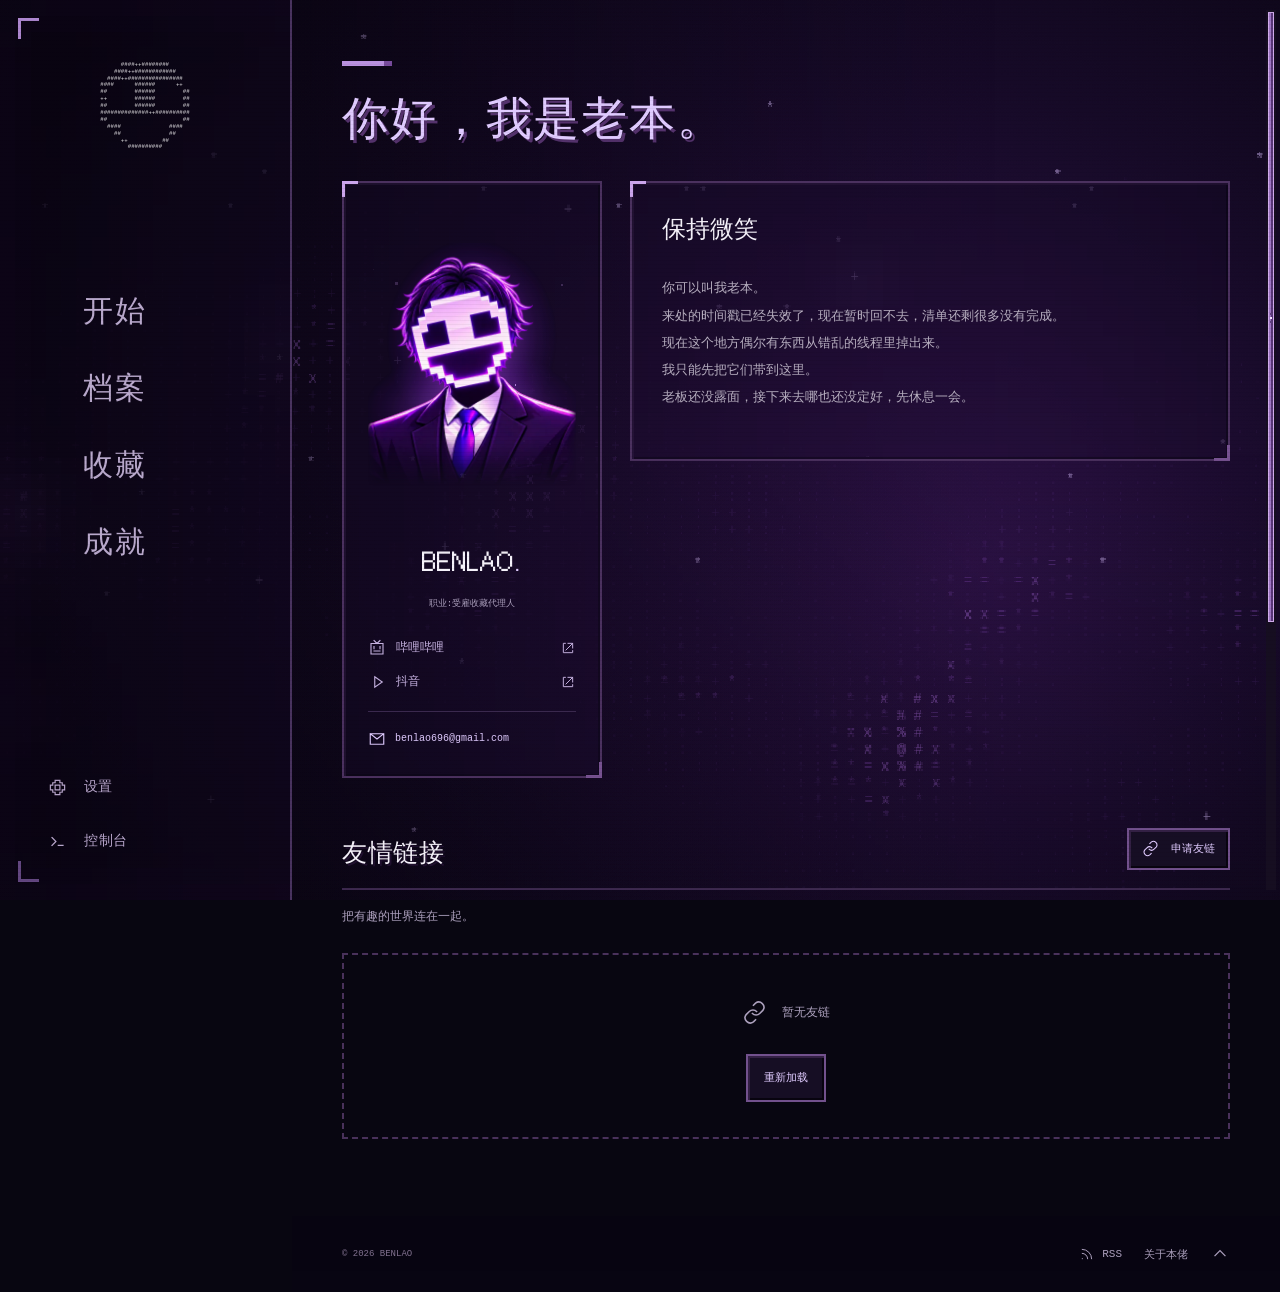
==== commit bfd47671: "Publish arcade animations and friend link improvements" ====
--- a/about/index.html
+++ b/about/index.html
@@ -12,23 +12,7 @@
       } catch { root.dataset.motion = matchMedia('(prefers-reduced-motion: reduce)').matches ? 'reduced' : 'full'; }
       root.lang = root.dataset.language === 'en' ? 'en' : 'zh-CN';
       document.title = root.dataset.language === 'en' ? englishTitle : pageTitle;
-    })();</script><link rel="stylesheet" href="/_astro/BaseLayout.DOx3v1Jv.css"><link rel="stylesheet" href="/_astro/ScrambleText.Ccptlcg6.css"></head><body id="top" data-title-zh="关于老本 · 本佬" data-title-en="About Benlao · BENLAO" data-blog-api="https://benlao-blog-api.benlao696.workers.dev" data-turnstile-key="0x4AAAAAAFgZ0tyQg3iEKPgP"><div class="game-background" data-game-background data-background-state="static" aria-hidden="true"><svg class="nebula-fallback" viewBox="0 0 1024 640" preserveAspectRatio="xMidYMid slice"><defs><radialGradient id="nebula-ink" gradientUnits="userSpaceOnUse" cx="604.16" cy="345.6" r="665.6" fx="747.52" fy="403.2"><stop stop-color="#2d1246"></stop><stop offset=".5" stop-color="#160a27"></stop><stop offset="1" stop-color="#07040e"></stop></radialGradient></defs><path fill="url(#nebula-ink)" d="M0 0h1024v640H0z"></path><g font-family="Consolas,monospace" font-size="10" dominant-baseline="text-before-edge"><text x="972.3 312.5 13.0 13.2 601.4 205.8 949.8 241.9 805.9 398.0 542.0 554.0 830.0 86.0 218.0 458.0 494.0 818.0 649.9 661.7 409.4 565.4 613.4 529.0 252.8 336.8 923.5 275.3 347.3 671.3 383.0 815.0 154.8 1018.8 370.3 550.2 838.2 238.1 130.0 382.1 1006.7 203.7 911.9 348.2" y="12 24 48 60 72 108 108 120 120 132 132 132 132 144 144 144 144 144 168 192 216 216 216 240 252 252 312 324 324 324 336 336 348 348 384 396 396 408 420 468 516 564 576 588" fill="#dac0ff" opacity="0.625">***+***********+***+*****+********+**+**+++*</text><text x="853.9 338.0 374.0 302.0 314.0 338.0 374.0 302.0 314.0 326.0 338.0 362.0 181.9 265.9 277.9 289.9 349.9 373.9 133.9 181.9 193.9 205.9 253.9 301.9 109.7 157.7 241.7 277.7 349.7 121.6 205.6 229.6 253.6 361.6 97.4 169.4 349.4 361.4 97.2 1021.2 193.0 349.0 445.0 457.0 493.0 709.0 997.0 1009.0 72.8 96.8 384.8 396.8 408.8 432.8 456.8 516.8 912.8 924.8 936.8 1020.8 72.6 156.6 180.6 504.6 516.6 936.6 984.6 84.3 156.3 180.3 192.3 384.3 540.3 852.3 924.3 948.3 336.0 384.0 516.0 540.0 840.0 912.0 960.0 23.8 35.8 347.8 527.8 539.8 575.8 599.8 611.8 719.8 935.8 -0.5 323.5 359.5 587.5 839.5 935.5 299.3 551.3 647.3 791.3 803.3 863.3 911.3 923.3 155.0 263.0 515.0 623.0 647.0 803.0 827.0 875.0 887.0 947.0 250.8 358.8 514.8 646.8 658.8 754.8 922.8 994.8 286.6 358.6 514.6 526.6 646.6 898.6 994.6 286.4 490.4 658.4 718.4 730.4 946.4 958.4 982.4 298.3 478.3 646.3 670.3 718.3 922.3 934.3 994.3 310.2 574.2 682.2 898.2 298.1 538.1 574.1 586.1 598.1 622.1 634.1 682.1 874.1 886.1 262.0 562.0 610.0 670.0 694.0 850.0 874.0 1018.0 70.0 82.0 250.0 286.0 538.0 586.0 598.0 682.0 82.0 94.0 214.0 226.0 286.0 310.0 586.0 634.0 670.0 70.1 130.1 310.1 622.1 634.1 646.1 826.1 850.1 874.1 1018.1 70.1 106.1 118.1 298.1 802.1 838.1 70.2 82.2 106.2 322.2 406.2 478.2 994.2 58.4 70.4 118.4 322.4 334.4 454.4 874.4 46.5 70.5 82.5 94.5 130.5 478.5 778.5 874.5 82.7 94.7 502.7 886.7 10.9 94.9 118.9 490.9 586.9 826.9 850.9 958.9 23.2 47.2 107.2 503.2 515.2 599.2 803.2 815.2 827.2 863.2 59.4 95.4 539.4 539.7 551.7 563.7 755.7 791.7 815.7 923.7 755.9 803.9 744.2 804.2 720.4 780.4 804.4 696.7 792.7 852.7 648.9 660.9 864.9 601.1 649.1 661.1 805.1 817.1 841.1 853.1" y="120 132 132 144 144 144 144 156 156 156 156 156 168 168 168 168 168 168 180 180 180 180 180 180 192 192 192 192 192 204 204 204 204 204 216 216 216 216 228 228 240 240 240 240 240 240 240 240 252 252 252 252 252 252 252 252 252 252 252 252 264 264 264 264 264 264 264 276 276 276 276 276 276 276 276 276 288 288 288 288 288 288 288 300 300 300 300 300 300 300 300 300 300 312 312 312 312 312 312 324 324 324 324 324 324 324 324 336 336 336 336 336 336 336 336 336 336 348 348 348 348 348 348 348 348 360 360 360 360 360 360 360 372 372 372 372 372 372 372 372 384 384 384 384 384 384 384 384 396 396 396 396 408 408 408 408 408 408 408 408 408 408 420 420 420 420 420 420 420 420 432 432 432 432 432 432 432 432 444 444 444 444 444 444 444 444 444 456 456 456 456 456 456 456 456 456 456 468 468 468 468 468 468 480 480 480 480 480 480 480 492 492 492 492 492 492 492 504 504 504 504 504 504 504 504 516 516 516 516 528 528 528 528 528 528 528 528 540 540 540 540 540 540 540 540 540 540 552 552 552 564 564 564 564 564 564 564 576 576 588 588 600 600 600 612 612 612 624 624 624 636 636 636 636 636 636 636" fill="#4e2b75" opacity="0.1875">.....................................................................................................................................................................................................................................................................................</text><text x="350.0 350.0 301.9 313.9 325.9 145.9 265.9 277.9 313.9 325.9 337.9 133.7 145.7 169.7 181.7 253.7 265.7 289.7 301.7 313.7 325.7 337.7 133.6 145.6 157.6 169.6 181.6 193.6 217.6 241.6 301.6 325.6 337.6 349.6 121.4 181.4 193.4 205.4 229.4 241.4 253.4 265.4 325.4 85.2 109.2 145.2 157.2 181.2 193.2 205.2 217.2 253.2 349.2 97.0 109.0 121.0 133.0 145.0 157.0 169.0 181.0 205.0 229.0 313.0 361.0 1021.0 108.8 120.8 132.8 144.8 156.8 168.8 180.8 192.8 204.8 228.8 348.8 372.8 420.8 444.8 468.8 480.8 504.8 984.8 996.8 1008.8 84.6 96.6 144.6 168.6 192.6 204.6 348.6 360.6 372.6 384.6 396.6 408.6 420.6 468.6 492.6 876.6 996.6 1008.6 72.3 96.3 120.3 132.3 144.3 168.3 204.3 336.3 348.3 372.3 396.3 492.3 504.3 516.3 528.3 888.3 912.3 972.3 984.3 996.3 48.0 60.0 72.0 108.0 120.0 132.0 144.0 156.0 168.0 180.0 192.0 204.0 216.0 324.0 348.0 360.0 372.0 396.0 408.0 504.0 864.0 876.0 900.0 972.0 984.0 47.8 83.8 95.8 119.8 131.8 143.8 155.8 167.8 179.8 191.8 203.8 311.8 323.8 335.8 359.8 371.8 383.8 491.8 851.8 863.8 875.8 887.8 947.8 959.8 971.8 1019.8 23.5 35.5 59.5 83.5 119.5 143.5 155.5 167.5 179.5 203.5 275.5 287.5 299.5 371.5 383.5 527.5 539.5 551.5 575.5 599.5 611.5 623.5 863.5 875.5 959.5 971.5 983.5 -0.7 11.3 23.3 155.3 239.3 251.3 263.3 287.3 371.3 503.3 515.3 527.3 539.3 563.3 575.3 587.3 599.3 611.3 623.3 827.3 839.3 851.3 875.3 887.3 947.3 959.3 971.3 983.3 995.3 11.0 131.0 143.0 191.0 203.0 239.0 251.0 371.0 503.0 527.0 539.0 551.0 575.0 611.0 635.0 779.0 791.0 839.0 851.0 863.0 959.0 971.0 983.0 1007.0 130.8 214.8 226.8 370.8 502.8 526.8 538.8 586.8 598.8 610.8 634.8 778.8 790.8 802.8 826.8 838.8 850.8 862.8 946.8 958.8 970.8 982.8 1006.8 130.6 142.6 166.6 250.6 262.6 274.6 490.6 502.6 538.6 610.6 622.6 634.6 742.6 754.6 778.6 790.6 802.6 826.6 838.6 850.6 862.6 874.6 958.6 970.6 1006.6 1018.6 -1.6 106.4 154.4 202.4 250.4 262.4 274.4 346.4 358.4 370.4 466.4 502.4 514.4 526.4 622.4 634.4 646.4 670.4 742.4 754.4 826.4 850.4 862.4 874.4 898.4 922.4 934.4 970.4 1018.4 -1.7 94.3 118.3 142.3 250.3 262.3 274.3 286.3 334.3 346.3 358.3 454.3 502.3 514.3 526.3 538.3 550.3 574.3 586.3 598.3 610.3 622.3 634.3 658.3 730.3 742.3 838.3 850.3 874.3 886.3 898.3 910.3 946.3 958.3 970.3 1006.3 1018.3 106.2 118.2 130.2 154.2 238.2 250.2 262.2 274.2 334.2 466.2 478.2 490.2 502.2 514.2 526.2 538.2 562.2 586.2 598.2 610.2 622.2 634.2 646.2 658.2 706.2 718.2 730.2 742.2 862.2 874.2 886.2 910.2 922.2 958.2 970.2 1006.2 1018.2 82.1 94.1 106.1 118.1 226.1 250.1 322.1 334.1 442.1 454.1 466.1 478.1 490.1 502.1 514.1 526.1 550.1 562.1 610.1 646.1 694.1 706.1 838.1 850.1 862.1 922.1 970.1 982.1 994.1 1018.1 58.0 70.0 82.0 94.0 106.0 118.0 142.0 166.0 190.0 202.0 226.0 238.0 250.0 322.0 430.0 442.0 454.0 466.0 490.0 514.0 526.0 538.0 550.0 634.0 682.0 706.0 838.0 862.0 886.0 1006.0 106.0 118.0 130.0 142.0 154.0 166.0 178.0 190.0 214.0 226.0 238.0 298.0 322.0 334.0 442.0 454.0 466.0 478.0 490.0 502.0 514.0 526.0 550.0 574.0 622.0 634.0 646.0 658.0 694.0 706.0 718.0 826.0 838.0 850.0 862.0 874.0 898.0 46.0 58.0 70.0 118.0 130.0 142.0 166.0 178.0 298.0 322.0 382.0 418.0 442.0 466.0 478.0 490.0 514.0 538.0 562.0 574.0 622.0 658.0 682.0 694.0 802.0 814.0 838.0 850.0 862.0 874.0 922.0 970.0 994.0 1006.0 1018.0 46.1 58.1 94.1 106.1 322.1 406.1 418.1 430.1 442.1 454.1 466.1 478.1 490.1 514.1 550.1 574.1 586.1 598.1 610.1 658.1 670.1 682.1 694.1 790.1 802.1 814.1 838.1 862.1 898.1 982.1 1006.1 34.1 46.1 322.1 334.1 358.1 370.1 394.1 406.1 418.1 430.1 442.1 454.1 466.1 478.1 502.1 514.1 550.1 610.1 622.1 634.1 646.1 658.1 670.1 814.1 826.1 850.1 874.1 886.1 898.1 922.1 934.1 958.1 982.1 994.1 1006.1 34.2 46.2 58.2 94.2 334.2 346.2 358.2 370.2 382.2 394.2 418.2 454.2 490.2 502.2 586.2 598.2 610.2 622.2 634.2 646.2 754.2 790.2 802.2 886.2 910.2 958.2 970.2 982.2 22.4 34.4 82.4 94.4 106.4 358.4 370.4 466.4 478.4 502.4 526.4 574.4 598.4 622.4 634.4 790.4 886.4 910.4 922.4 946.4 958.4 970.4 994.4 22.5 34.5 106.5 490.5 502.5 586.5 610.5 622.5 790.5 922.5 934.5 946.5 958.5 10.7 34.7 70.7 106.7 118.7 490.7 514.7 562.7 586.7 598.7 610.7 622.7 634.7 766.7 778.7 790.7 898.7 910.7 922.7 934.7 946.7 958.7 34.9 58.9 70.9 82.9 514.9 526.9 538.9 550.9 562.9 574.9 598.9 610.9 622.9 634.9 778.9 862.9 874.9 886.9 898.9 910.9 922.9 934.9 -0.8 527.2 539.2 551.2 563.2 575.2 587.2 611.2 635.2 755.2 767.2 779.2 839.2 851.2 875.2 887.2 899.2 911.2 923.2 935.2 527.4 599.4 611.4 767.4 779.4 803.4 815.4 827.4 839.4 875.4 899.4 923.4 611.7 623.7 647.7 731.7 743.7 767.7 803.7 827.7 887.7 899.7 911.7 659.9 707.9 731.9 743.9 767.9 791.9 815.9 875.9 899.9 923.9 624.2 636.2 660.2 672.2 696.2 708.2 720.2 732.2 792.2 852.2 876.2 900.2 912.2 612.4 624.4 636.4 648.4 660.4 672.4 684.4 816.4 840.4 876.4 888.4 900.4 612.7 624.7 636.7 648.7 660.7 684.7 804.7 816.7 828.7 840.7 864.7 876.7 888.7 612.9 624.9 636.9 804.9 816.9 828.9 840.9 852.9 876.9 888.9 637.1" y="144 156 168 168 168 180 180 180 180 180 180 192 192 192 192 192 192 192 192 192 192 192 204 204 204 204 204 204 204 204 204 204 204 204 216 216 216 216 216 216 216 216 216 228 228 228 228 228 228 228 228 228 228 240 240 240 240 240 240 240 240 240 240 240 240 240 252 252 252 252 252 252 252 252 252 252 252 252 252 252 252 252 252 252 252 252 264 264 264 264 264 264 264 264 264 264 264 264 264 264 264 264 264 264 276 276 276 276 276 276 276 276 276 276 276 276 276 276 276 276 276 276 276 276 288 288 288 288 288 288 288 288 288 288 288 288 288 288 288 288 288 288 288 288 288 288 288 288 288 300 300 300 300 300 300 300 300 300 300 300 300 300 300 300 300 300 300 300 300 300 300 300 300 300 300 312 312 312 312 312 312 312 312 312 312 312 312 312 312 312 312 312 312 312 312 312 312 312 312 312 312 312 324 324 324 324 324 324 324 324 324 324 324 324 324 324 324 324 324 324 324 324 324 324 324 324 324 324 324 324 324 336 336 336 336 336 336 336 336 336 336 336 336 336 336 336 336 336 336 336 336 336 336 336 336 348 348 348 348 348 348 348 348 348 348 348 348 348 348 348 348 348 348 348 348 348 348 348 360 360 360 360 360 360 360 360 360 360 360 360 360 360 360 360 360 360 360 360 360 360 360 360 360 360 372 372 372 372 372 372 372 372 372 372 372 372 372 372 372 372 372 372 372 372 372 372 372 372 372 372 372 372 372 384 384 384 384 384 384 384 384 384 384 384 384 384 384 384 384 384 384 384 384 384 384 384 384 384 384 384 384 384 384 384 384 384 384 384 384 384 396 396 396 396 396 396 396 396 396 396 396 396 396 396 396 396 396 396 396 396 396 396 396 396 396 396 396 396 396 396 396 396 396 396 396 396 396 408 408 408 408 408 408 408 408 408 408 408 408 408 408 408 408 408 408 408 408 408 408 408 408 408 408 408 408 408 408 420 420 420 420 420 420 420 420 420 420 420 420 420 420 420 420 420 420 420 420 420 420 420 420 420 420 420 420 420 420 432 432 432 432 432 432 432 432 432 432 432 432 432 432 432 432 432 432 432 432 432 432 432 432 432 432 432 432 432 432 432 432 432 432 432 432 432 444 444 444 444 444 444 444 444 444 444 444 444 444 444 444 444 444 444 444 444 444 444 444 444 444 444 444 444 444 444 444 444 444 444 444 456 456 456 456 456 456 456 456 456 456 456 456 456 456 456 456 456 456 456 456 456 456 456 456 456 456 456 456 456 456 456 468 468 468 468 468 468 468 468 468 468 468 468 468 468 468 468 468 468 468 468 468 468 468 468 468 468 468 468 468 468 468 468 468 468 468 480 480 480 480 480 480 480 480 480 480 480 480 480 480 480 480 480 480 480 480 480 480 480 480 480 480 480 480 492 492 492 492 492 492 492 492 492 492 492 492 492 492 492 492 492 492 492 492 492 492 492 504 504 504 504 504 504 504 504 504 504 504 504 504 516 516 516 516 516 516 516 516 516 516 516 516 516 516 516 516 516 516 516 516 516 516 528 528 528 528 528 528 528 528 528 528 528 528 528 528 528 528 528 528 528 528 528 528 540 540 540 540 540 540 540 540 540 540 540 540 540 540 540 540 540 540 540 540 552 552 552 552 552 552 552 552 552 552 552 552 564 564 564 564 564 564 564 564 564 564 564 576 576 576 576 576 576 576 576 576 576 588 588 588 588 588 588 588 588 588 588 588 588 588 600 600 600 600 600 600 600 600 600 600 600 600 612 612 612 612 612 612 612 612 612 612 612 612 612 624 624 624 624 624 624 624 624 624 624 636" fill="#4e2b75" opacity="0.25">...:...:::...:...:.:::..::.:..::::.::..::::.::...:.::..:::...:::..::::::..:::..:::......:.:::....::::..:...::.....:.::.....:..:::::...:::.:....:....::..::.:::.:.:..:::......::.:::::..:::::.::........:....:::::..:::.::..........::.:::::::::....::......::::.:.::..::.:.::.:::..::.:.:...::.....::.::.:......:.::.:..:::::.::....:::......:::..:..:..:..::..::.::.::::.....:...::::.:..::....:.::..:.:...:::.::::::..::.:.:.:::..........::...::.:.........::..::::...::...:..::.:::::.:....::..:...:.:.....:::::...:::........::....::.:..:::...:.:::......:.::..:::.:...:...::.....:.:::..::::.....:::.::.:.....:.:::.:........:.....::::.:::..:.::::........:::..:..:.:...:..:.::..::.::.....:::.::.:..::.:......:.:.:::.:::.:.::..::.::...::...:..:.:....:...::::..::::...:..:::...::..::...:...:::........:.......:....:..:........:...</text><text x="265.6 277.6 313.6 133.4 145.4 157.4 289.4 301.4 313.4 337.4 121.2 133.2 169.2 229.2 241.2 301.2 337.2 217.0 241.0 253.0 337.0 216.8 312.8 108.6 120.6 132.6 216.6 288.6 312.6 336.6 432.6 444.6 456.6 480.6 1020.6 108.3 252.3 288.3 300.3 312.3 408.3 420.3 444.3 456.3 1008.3 1020.3 84.0 96.0 252.0 288.0 300.0 312.0 432.0 996.0 59.8 71.8 107.8 239.8 251.8 275.8 299.8 395.8 419.8 431.8 479.8 503.8 515.8 983.8 1007.8 47.5 95.5 131.5 191.5 215.5 239.5 251.5 263.5 407.5 419.5 467.5 503.5 515.5 35.3 71.3 107.3 119.3 131.3 167.3 179.3 191.3 215.3 383.3 1019.3 -1.0 23.0 47.0 59.0 95.0 107.0 119.0 167.0 179.0 215.0 227.0 407.0 563.0 587.0 599.0 995.0 1019.0 -1.2 58.8 106.8 118.8 142.8 166.8 238.8 382.8 394.8 466.8 550.8 562.8 574.8 622.8 814.8 -1.4 94.6 118.6 154.6 238.6 370.6 382.6 394.6 454.6 466.6 478.6 550.6 586.6 598.6 766.6 814.6 118.4 130.4 142.4 166.4 226.4 238.4 382.4 430.4 454.4 478.4 538.4 550.4 562.4 586.4 598.4 610.4 766.4 778.4 790.4 802.4 838.4 70.3 106.3 130.3 154.3 166.3 202.3 214.3 238.3 382.3 406.3 418.3 466.3 562.3 778.3 790.3 814.3 826.3 -1.8 94.2 178.2 358.2 382.2 430.2 442.2 454.2 778.2 826.2 850.2 934.2 946.2 982.2 994.2 34.1 70.1 130.1 142.1 166.1 190.1 214.1 346.1 430.1 718.1 766.1 802.1 826.1 898.1 910.1 934.1 946.1 958.1 1006.1 10.0 154.0 178.0 214.0 334.0 346.0 358.0 382.0 394.0 718.0 742.0 754.0 778.0 898.0 910.0 922.0 970.0 982.0 994.0 -2.0 34.0 46.0 58.0 358.0 382.0 406.0 430.0 730.0 802.0 814.0 886.0 922.0 970.0 994.0 1006.0 1018.0 22.0 34.0 334.0 370.0 430.0 502.0 526.0 550.0 706.0 790.0 826.0 886.0 898.0 946.0 958.0 982.0 34.1 334.1 346.1 358.1 382.1 502.1 526.1 562.1 706.1 718.1 730.1 766.1 778.1 886.1 910.1 922.1 946.1 994.1 -1.9 10.1 22.1 346.1 490.1 526.1 538.1 574.1 586.1 598.1 682.1 706.1 718.1 790.1 910.1 946.1 -1.8 22.2 562.2 658.2 682.2 694.2 718.2 766.2 778.2 898.2 922.2 -1.6 490.4 514.4 610.4 646.4 670.4 766.4 778.4 934.4 10.5 526.5 538.5 550.5 562.5 574.5 598.5 634.5 646.5 670.5 766.5 526.7 538.7 550.7 574.7 646.7 730.7 -1.1 658.9 766.9 623.2 731.2 623.4 683.4 707.4 755.4 851.4 863.4 887.4 911.4 659.7 695.7 719.7 839.7 851.7 863.7 875.7 623.9 635.9 647.9 671.9 719.9 827.9 839.9 863.9 887.9 648.2 684.2 816.2 828.2 840.2 864.2 888.2 828.4 852.4 864.4" y="204 204 204 216 216 216 216 216 216 216 228 228 228 228 228 228 228 240 240 240 240 252 252 264 264 264 264 264 264 264 264 264 264 264 264 276 276 276 276 276 276 276 276 276 276 276 288 288 288 288 288 288 288 288 300 300 300 300 300 300 300 300 300 300 300 300 300 300 300 312 312 312 312 312 312 312 312 312 312 312 312 312 324 324 324 324 324 324 324 324 324 324 324 336 336 336 336 336 336 336 336 336 336 336 336 336 336 336 336 336 348 348 348 348 348 348 348 348 348 348 348 348 348 348 348 360 360 360 360 360 360 360 360 360 360 360 360 360 360 360 360 372 372 372 372 372 372 372 372 372 372 372 372 372 372 372 372 372 372 372 372 372 384 384 384 384 384 384 384 384 384 384 384 384 384 384 384 384 384 396 396 396 396 396 396 396 396 396 396 396 396 396 396 396 408 408 408 408 408 408 408 408 408 408 408 408 408 408 408 408 408 408 408 420 420 420 420 420 420 420 420 420 420 420 420 420 420 420 420 420 420 420 432 432 432 432 432 432 432 432 432 432 432 432 432 432 432 432 432 444 444 444 444 444 444 444 444 444 444 444 444 444 444 444 444 456 456 456 456 456 456 456 456 456 456 456 456 456 456 456 456 456 456 468 468 468 468 468 468 468 468 468 468 468 468 468 468 468 468 480 480 480 480 480 480 480 480 480 480 480 492 492 492 492 492 492 492 492 492 504 504 504 504 504 504 504 504 504 504 504 516 516 516 516 516 516 528 528 528 540 540 552 552 552 552 552 552 552 552 564 564 564 564 564 564 564 576 576 576 576 576 576 576 576 576 588 588 588 588 588 588 588 600 600 600" fill="#4e2b75" opacity="0.3125">+:::::+++::::::++:++:::::::::::++:+::::::+::+:::++:++::+:++::+:::+::++::::++++:+:::+::::++++::+++::++++++::::::++::::++::+:::+:::++++++:::+:+::+:+++++:::++:+++:+:::++::::+++::::+:+:++::++++:::::++::::::++++:::+:+::+:::++::::::++::::+:+:++:+::::++:::::::::::++:+::::::++:::++::++++++:+:+::+::++:::++:::+:++::+::::+::++::::+::::++++::+:++:+::::+::++::+++:::+:+::::+::::::::::::</text><text x="289.6 265.2 325.2 277.0 301.0 276.8 288.8 228.6 264.6 324.6 216.3 276.3 324.3 468.3 480.3 264.0 468.0 492.0 1008.0 215.8 263.8 287.8 995.8 71.5 107.5 227.5 491.5 995.5 1019.5 95.3 203.3 227.3 395.3 1007.3 395.0 419.0 443.0 491.0 178.8 490.8 46.6 106.6 562.6 574.6 214.4 394.4 574.4 814.4 10.3 82.3 442.3 754.3 766.3 802.3 70.2 82.2 142.2 214.2 226.2 346.2 370.2 394.2 418.2 -1.9 154.1 178.1 202.1 394.1 730.1 370.0 766.0 826.0 946.0 958.0 22.0 418.0 982.0 10.0 346.0 394.0 718.0 730.0 742.0 910.0 370.1 394.1 538.1 754.1 970.1 562.1 694.1 754.1 778.1 970.1 514.2 538.2 550.2 670.2 934.2 946.2 586.4 694.4 742.4 754.4 -1.5 514.5 658.5 730.5 754.5 -1.3 754.7 682.9 742.9 635.4 743.4 635.7 695.9 851.9" y="204 228 228 240 240 252 252 264 264 264 276 276 276 276 276 288 288 288 288 300 300 300 300 312 312 312 312 312 312 324 324 324 324 324 336 336 336 336 348 348 360 360 360 360 372 372 372 372 384 384 384 384 384 384 396 396 396 396 396 396 396 396 396 408 408 408 408 408 408 420 420 420 420 420 432 432 432 444 444 444 444 444 444 444 456 456 456 456 456 468 468 468 468 468 480 480 480 480 480 480 492 492 492 492 504 504 504 504 504 516 516 528 528 552 552 564 576 576" fill="#4e2b75" opacity="0.375">++++++++++++++++++++++++++++++++++++++++++++++++++++++++++++++++++++++++++++++++++++++++++++++++++++++++++++++++++++++</text><text x="277.4 277.2 313.2 240.8 228.3 228.0 420.0 480.0 1020.0 227.8 407.8 455.8 431.5 1007.5 467.3 35.0 71.0 467.0 479.0 22.8 454.8 22.6 58.6 178.6 190.6 214.6 442.6 10.4 82.4 178.4 22.3 190.3 430.3 166.2 754.2 814.2 10.1 22.1 46.1 358.1 370.1 418.1 742.1 754.1 22.0 34.0 418.0 802.0 814.0 10.0 370.0 778.0 910.0 934.0 754.0 766.0 778.0 22.1 742.1 934.1 958.1 10.2 574.2 706.2 730.2 538.4 550.4 562.4 682.5 742.5 682.7 718.7 646.9 730.9 659.2 671.2 647.4 659.4 707.7 683.9" y="216 228 228 252 276 288 288 288 288 300 300 300 312 312 324 336 336 336 336 348 348 360 360 360 360 360 360 372 372 372 384 384 384 396 396 396 408 408 408 408 408 408 408 408 420 420 420 420 420 432 432 432 432 432 444 444 444 456 456 456 456 480 480 480 480 492 492 492 504 504 516 516 528 528 540 540 552 552 564 576" fill="#824ab4" opacity="0.4375">*****=*********=***=**==*****=**=***=*=**===**=*=****===**=*==*******=*****=****</text><text x="289.2 289.0 240.6 300.6 240.3 444.0 443.5 479.5 455.3 455.0 34.6 82.6 70.4 418.4 442.4 34.3 58.3 178.3 394.3 10.2 802.2 382.1 406.1 778.1 -2.0 406.0 394.0 766.0 790.0 946.0 958.0 -1.9 10.1 742.2 718.5 658.7 719.2 671.7" y="228 240 264 264 276 288 312 312 324 336 360 360 372 372 372 384 384 384 384 396 396 408 408 408 420 420 432 432 432 432 432 456 456 480 504 516 540 564" fill="#824ab4" opacity="0.5">======================================</text><text x="265.0 264.8 276.6 467.8 419.3 431.0 418.8 430.8 442.8 70.6 430.6 22.4 46.3 22.2 790.1 742.0 -2.0 682.4 706.4 718.4 670.7 670.9 718.9 683.2 695.4 719.4 683.7" y="240 252 264 300 324 336 348 348 348 360 360 372 384 396 408 432 444 492 492 492 516 528 528 540 552 552 564" fill="#ac6edd" opacity="0.5625">xxxxxxxxxxxx#xxxxx#xxxxxxxx</text><text x="325.0 324.8 264.3 432.3 240.0 276.0 456.0 443.8 395.5 47.3 59.3 83.3 407.3 443.3 479.3 491.3 83.0 10.8 82.8 94.8 190.8 202.8 406.8 478.8 10.6 202.6 226.6 418.6 34.4 58.4 94.4 190.4 406.4 226.3 34.2 46.2 58.2 190.2 202.2 406.2 766.2 790.2 58.1 814.1 46.0 730.0 934.0 346.0 358.0 406.0 934.0 742.1 766.1 526.2 10.4 658.4 742.7 754.9 647.2 743.2 671.4 731.4" y="240 252 276 276 288 288 288 300 312 324 324 324 324 324 324 324 336 348 348 348 348 348 348 348 360 360 360 360 372 372 372 372 372 384 396 396 396 396 396 396 396 396 408 408 420 420 420 432 444 444 444 468 468 480 492 492 516 528 540 540 552 552" fill="#824ab4" opacity="0.375">**************************************************************</text><text x="300.8 431.3 34.8 406.6 46.4 790.0 754.0 730.1 730.4" y="252 324 348 360 372 420 432 468 492" fill="#ac6edd" opacity="0.5">xxxxxxxxx</text><text x="252.6 455.5 46.8 70.8 694.5 706.5 706.7 706.9 707.2" y="264 312 348 348 504 504 516 528 540" fill="#ac6edd" opacity="0.625">#########</text><text x="694.7 694.9 695.2" y="516 528 540" fill="#ac6edd" opacity="0.6875">%@%</text></g></svg><canvas data-nebula-canvas></canvas><div class="site-glitch-overlay" data-glitch-background data-glitch-state="disabled" data-glitch-active="false" aria-hidden="true"><canvas class="site-glitch-canvas" data-glitch-canvas></canvas></div><script type="module" src="/_astro/GlitchBackground.astro_astro_type_script_index_0_lang.BjmXhtmI.js"></script></div><script type="module" src="/_astro/GameBackground.astro_astro_type_script_index_0_lang.DSV1nsU2.js"></script><a class="skip-link" href="#main"><span data-ui-text><span data-language-text="zh">跳到主要内容</span><span data-language-text="en" lang="en">Skip to content</span></span></a><header class="site-header" data-game-menu data-menu-phase="idle"><div class="header-inner"><div class="menu-brand-row"><button type="button" class="brand mask-pet" aria-label="戳一下面具" data-i18n-label="mask.pet" data-mask-pet data-mood="calm" data-anger="0"><span class="ascii-mask-mark brand-ascii" style="--ascii-mask-size:124px" data-ascii-mask data-ascii-mask-state="static" aria-hidden="true"><span class="ascii-mask-frame" data-ascii-mask-frame aria-hidden="true">                                  
-                                  
-          ############++          
-        ############++####        
-      ############++########      
-    ####      ##++##      ##      
-    ##        ++####        ##    
-    ##        ######        ##    
-    ##        ######        ++    
-    ####++################++##    
-    ##                      ##    
-      ####              ####      
-        ##              ##        
-          ##          ##          
-            ####++####            
-                                  
-                                  </span></span></button><div class="mobile-actions"><button type="button" class="icon-button settings-trigger mobile-settings" aria-label="打开设置" data-i18n-label="settings.open" aria-controls="settings-dialog"><svg width="20" height="20" viewBox="0 0 24 24" fill="none" stroke="currentColor" stroke-width="1.5" stroke-linecap="square" stroke-linejoin="miter" aria-hidden="true"><path d="M9 3h6v3h3v3h3v6h-3v3h-3v3H9v-3H6v-3H3V9h3V6h3zM9 9h6v6H9z"></path></svg></button><button type="button" class="icon-button mobile-menu-toggle" aria-label="展开导航" data-i18n-label="nav.open" aria-controls="menu-panel" aria-expanded="false"><svg width="20" height="20" viewBox="0 0 24 24" fill="none" stroke="currentColor" stroke-width="1.5" stroke-linecap="square" stroke-linejoin="miter" aria-hidden="true"><path d="M4 7h16M4 12h16M4 17h16"></path></svg></button></div></div><div id="menu-panel" class="menu-panel"><nav id="main-nav" class="main-nav" aria-label="主导航" data-i18n-label="nav.main"><a href="/" aria-label="开始" data-i18n-label="nav.home" data-menu-item><span class="menu-selector" aria-hidden="true">▶</span><span class="menu-label"><span data-ui-text><span data-language-text="zh">开始</span><span data-language-text="en" lang="en">START</span></span></span></a><a href="/posts/" aria-label="档案" data-i18n-label="nav.posts" data-menu-item><span class="menu-selector" aria-hidden="true">▶</span><span class="menu-label"><span data-ui-text><span data-language-text="zh">档案</span><span data-language-text="en" lang="en">ARCHIVE</span></span></span></a><a href="/works/" aria-label="收藏" data-i18n-label="nav.works" data-menu-item><span class="menu-selector" aria-hidden="true">▶</span><span class="menu-label"><span data-ui-text><span data-language-text="zh">收藏</span><span data-language-text="en" lang="en">COLLECTION</span></span></span></a><a href="/achievements/" aria-label="成就" data-i18n-label="nav.achievements" data-menu-item><span class="menu-selector" aria-hidden="true">▶</span><span class="menu-label"><span data-ui-text><span data-language-text="zh">成就</span><span data-language-text="en" lang="en">ACHIEVEMENTS</span></span></span></a><a href="/about/" aria-label="关于" data-i18n-label="nav.about" data-menu-item aria-current="page"><span class="menu-selector" aria-hidden="true">▶</span><span class="menu-label"><span data-ui-text><span data-language-text="zh">关于</span><span data-language-text="en" lang="en">ABOUT</span></span></span></a></nav><div class="menu-bottom"><button type="button" class="settings-trigger menu-utility" aria-label="打开设置" data-i18n-label="settings.open" aria-controls="settings-dialog"><svg width="19" height="19" viewBox="0 0 24 24" fill="none" stroke="currentColor" stroke-width="1.5" stroke-linecap="square" stroke-linejoin="miter" aria-hidden="true"><path d="M9 3h6v3h3v3h3v6h-3v3h-3v3H9v-3H6v-3H3V9h3V6h3zM9 9h6v6H9z"></path></svg><span data-ui-text><span data-language-text="zh">设置</span><span data-language-text="en" lang="en">SETTINGS</span></span></button><button type="button" class="terminal-trigger menu-utility" aria-controls="terminal-dialog" aria-label="打开导航控制台" data-i18n-label="terminal.open"><svg width="19" height="19" viewBox="0 0 24 24" fill="none" stroke="currentColor" stroke-width="1.5" stroke-linecap="square" stroke-linejoin="miter" aria-hidden="true"><path d="m5 7 5 5-5 5m8 0h6"></path></svg><span data-ui-text><span data-language-text="zh">控制台</span><span data-language-text="en" lang="en">CONSOLE</span></span></button></div></div></div></header><button type="button" class="menu-scrim" aria-label="关闭导航" data-i18n-label="nav.dismiss" tabindex="-1" hidden></button><div class="game-screen" data-game-screen data-screen-phase="idle"><main id="main" tabindex="-1"><div class="page-heading container"><h1><span data-ui-text><span data-language-text="zh">你好，我是老本。</span><span data-language-text="en" lang="en">HELLO, I&#39;M BENLAO.</span></span></h1></div><section class="about-layout container"><div class="profile-card"><div class="profile-mask profile-portrait"><div class="profile-character-stage" aria-hidden="true"><div class="hero-character" data-hero-character data-character-state="static" data-no-text-decode><div class="character-canvas" data-raster-character><img class="character-layer" data-avatar-part="back-glow" src="/images/character/layer-glow-428.webp" width="428" height="502" alt="" data-no-pixel-load decoding="async"><div class="character-layer character-pixels" data-avatar-particles></div><div class="character-layer" data-avatar-part="rig"><img class="character-layer" data-avatar-part="body" src="/images/character/layer-body-428.webp" srcset="/images/character/layer-body-428.webp 428w, /images/character/layer-body-640.webp 640w, /images/character/layer-body-856.webp 856w" sizes="(max-width: 360px) 240px, (max-width: 660px) 280px, 232px" width="428" height="502" alt="" data-no-pixel-load decoding="async"><img class="character-layer" data-avatar-part="head" src="/images/character/layer-head-428.webp" srcset="/images/character/layer-head-428.webp 428w, /images/character/layer-head-640.webp 640w, /images/character/layer-head-856.webp 856w" sizes="(max-width: 360px) 240px, (max-width: 660px) 280px, 232px" width="428" height="502" alt="" data-no-pixel-load decoding="async"><img class="character-layer" data-avatar-part="collar-front" src="/images/character/layer-collar-428.webp" srcset="/images/character/layer-collar-428.webp 428w, /images/character/layer-collar-640.webp 640w, /images/character/layer-collar-856.webp 856w" sizes="(max-width: 360px) 240px, (max-width: 660px) 280px, 232px" width="428" height="502" alt="" data-no-pixel-load decoding="async"></div><img class="character-layer character-glitch" data-avatar-part="glitch-a" src="/images/character/layer-glitch-a-428.webp" width="428" height="502" alt="" data-no-pixel-load decoding="async"><img class="character-layer character-glitch" data-avatar-part="glitch-b" src="/images/character/layer-glitch-b-428.webp" width="428" height="502" alt="" data-no-pixel-load decoding="async"><img class="character-layer character-glitch" data-avatar-part="fragments" src="/images/character/layer-fragments-428.webp" width="428" height="502" alt="" data-no-pixel-load decoding="async"><div class="character-layer character-pixels character-glitch" data-avatar-shards></div></div></div></div></div><h2>BENLAO<span class="brand-dot">.</span></h2><p class="profile-role"><span data-ui-text><span data-language-text="zh">职业:受雇收藏代理人</span><span data-language-text="en" lang="en">Occupation: Collectibles Agent</span></span></p><div class="profile-links"><a href="https://b23.tv/CtTWqIU" target="_blank" rel="noopener noreferrer"><svg width="18" height="18" viewBox="0 0 24 24" fill="none" stroke="currentColor" stroke-width="1.5" stroke-linecap="square" stroke-linejoin="miter" aria-hidden="true"><path d="M4 6h16v14H4zM8 2l4 4 4-4M8 10v3m8-3v3m-8 3h8"></path></svg><span data-ui-text><span data-language-text="zh">哔哩哔哩</span><span data-language-text="en" lang="en">BILIBILI</span></span><svg width="16" height="16" viewBox="0 0 24 24" fill="none" stroke="currentColor" stroke-width="1.5" stroke-linecap="square" stroke-linejoin="miter" aria-hidden="true"><path d="M8 5H5v14h14v-3M12 5h7v7M9 15 19 5"></path></svg></a><a href="https://v.douyin.com/TqFGOjg0FlE/" target="_blank" rel="noopener noreferrer"><svg width="18" height="18" viewBox="0 0 24 24" fill="none" stroke="currentColor" stroke-width="1.5" stroke-linecap="square" stroke-linejoin="miter" aria-hidden="true"><path d="m9 5 10 7-10 7z"></path></svg><span data-ui-text><span data-language-text="zh">抖音</span><span data-language-text="en" lang="en">DOUYIN</span></span><svg width="16" height="16" viewBox="0 0 24 24" fill="none" stroke="currentColor" stroke-width="1.5" stroke-linecap="square" stroke-linejoin="miter" aria-hidden="true"><path d="M8 5H5v14h14v-3M12 5h7v7M9 15 19 5"></path></svg></a></div><a class="profile-email" href="mailto:benlao696@gmail.com"><svg width="18" height="18" viewBox="0 0 24 24" fill="none" stroke="currentColor" stroke-width="1.5" stroke-linecap="square" stroke-linejoin="miter" aria-hidden="true"><path d="M3 5h18v14H3zM3 5l9 7 9-7"></path></svg><span>benlao696@gmail.com</span></a></div><div class="about-copy"><h2><span class="scramble-text" data-scramble-text data-text="保持微笑" data-phrases="[&quot;保持微笑&quot;,&quot;你好，我是老本&quot;]" data-phrases-en="[&quot;Keep smiling&quot;,&quot;Hi, I'm Benlao&quot;]"><span class="sr-only" data-scramble-label>保持微笑 / 你好，我是老本</span><span data-scramble-poster aria-hidden="true"><span data-language-text="zh">保持微笑</span><span data-language-text="en" lang="en">Keep smiling</span></span><span data-scramble-frame aria-hidden="true"><span></span><span></span><span></span><span></span><span></span><span></span><span></span><span></span><span></span><span></span><span></span><span></span><span></span><span></span></span></span></h2><p class="about-introduction"><span data-ui-text><span data-language-text="zh">你可以叫我老本。
+    })();</script><link rel="stylesheet" href="/_astro/BaseLayout.lANvFWMq.css"><link rel="stylesheet" href="/_astro/ScrambleText.Ccptlcg6.css"></head><body id="top" data-title-zh="关于老本 · 本佬" data-title-en="About Benlao · BENLAO" data-blog-api="https://benlao-blog-api.benlao696.workers.dev" data-turnstile-key="0x4AAAAAAFgZ0tyQg3iEKPgP"><div class="game-background" data-game-background data-background-state="static" aria-hidden="true"><svg class="nebula-fallback" viewBox="0 0 1024 640" preserveAspectRatio="xMidYMid slice"><defs><radialGradient id="nebula-ink" gradientUnits="userSpaceOnUse" cx="604.16" cy="345.6" r="665.6" fx="747.52" fy="403.2"><stop stop-color="#2d1246"></stop><stop offset=".5" stop-color="#160a27"></stop><stop offset="1" stop-color="#07040e"></stop></radialGradient></defs><path fill="url(#nebula-ink)" d="M0 0h1024v640H0z"></path><g font-family="Consolas,monospace" font-size="10" dominant-baseline="text-before-edge"><text x="972.3 312.5 13.0 13.2 601.4 205.8 949.8 241.9 805.9 398.0 542.0 554.0 830.0 86.0 218.0 458.0 494.0 818.0 649.9 661.7 409.4 565.4 613.4 529.0 252.8 336.8 923.5 275.3 347.3 671.3 383.0 815.0 154.8 1018.8 370.3 550.2 838.2 238.1 130.0 382.1 1006.7 203.7 911.9 348.2" y="12 24 48 60 72 108 108 120 120 132 132 132 132 144 144 144 144 144 168 192 216 216 216 240 252 252 312 324 324 324 336 336 348 348 384 396 396 408 420 468 516 564 576 588" fill="#dac0ff" opacity="0.625">***+***********+***+*****+********+**+**+++*</text><text x="853.9 338.0 374.0 302.0 314.0 338.0 374.0 302.0 314.0 326.0 338.0 362.0 181.9 265.9 277.9 289.9 349.9 373.9 133.9 181.9 193.9 205.9 253.9 301.9 109.7 157.7 241.7 277.7 349.7 121.6 205.6 229.6 253.6 361.6 97.4 169.4 349.4 361.4 97.2 1021.2 193.0 349.0 445.0 457.0 493.0 709.0 997.0 1009.0 72.8 96.8 384.8 396.8 408.8 432.8 456.8 516.8 912.8 924.8 936.8 1020.8 72.6 156.6 180.6 504.6 516.6 936.6 984.6 84.3 156.3 180.3 192.3 384.3 540.3 852.3 924.3 948.3 336.0 384.0 516.0 540.0 840.0 912.0 960.0 23.8 35.8 347.8 527.8 539.8 575.8 599.8 611.8 719.8 935.8 -0.5 323.5 359.5 587.5 839.5 935.5 299.3 551.3 647.3 791.3 803.3 863.3 911.3 923.3 155.0 263.0 515.0 623.0 647.0 803.0 827.0 875.0 887.0 947.0 250.8 358.8 514.8 646.8 658.8 754.8 922.8 994.8 286.6 358.6 514.6 526.6 646.6 898.6 994.6 286.4 490.4 658.4 718.4 730.4 946.4 958.4 982.4 298.3 478.3 646.3 670.3 718.3 922.3 934.3 994.3 310.2 574.2 682.2 898.2 298.1 538.1 574.1 586.1 598.1 622.1 634.1 682.1 874.1 886.1 262.0 562.0 610.0 670.0 694.0 850.0 874.0 1018.0 70.0 82.0 250.0 286.0 538.0 586.0 598.0 682.0 82.0 94.0 214.0 226.0 286.0 310.0 586.0 634.0 670.0 70.1 130.1 310.1 622.1 634.1 646.1 826.1 850.1 874.1 1018.1 70.1 106.1 118.1 298.1 802.1 838.1 70.2 82.2 106.2 322.2 406.2 478.2 994.2 58.4 70.4 118.4 322.4 334.4 454.4 874.4 46.5 70.5 82.5 94.5 130.5 478.5 778.5 874.5 82.7 94.7 502.7 886.7 10.9 94.9 118.9 490.9 586.9 826.9 850.9 958.9 23.2 47.2 107.2 503.2 515.2 599.2 803.2 815.2 827.2 863.2 59.4 95.4 539.4 539.7 551.7 563.7 755.7 791.7 815.7 923.7 755.9 803.9 744.2 804.2 720.4 780.4 804.4 696.7 792.7 852.7 648.9 660.9 864.9 601.1 649.1 661.1 805.1 817.1 841.1 853.1" y="120 132 132 144 144 144 144 156 156 156 156 156 168 168 168 168 168 168 180 180 180 180 180 180 192 192 192 192 192 204 204 204 204 204 216 216 216 216 228 228 240 240 240 240 240 240 240 240 252 252 252 252 252 252 252 252 252 252 252 252 264 264 264 264 264 264 264 276 276 276 276 276 276 276 276 276 288 288 288 288 288 288 288 300 300 300 300 300 300 300 300 300 300 312 312 312 312 312 312 324 324 324 324 324 324 324 324 336 336 336 336 336 336 336 336 336 336 348 348 348 348 348 348 348 348 360 360 360 360 360 360 360 372 372 372 372 372 372 372 372 384 384 384 384 384 384 384 384 396 396 396 396 408 408 408 408 408 408 408 408 408 408 420 420 420 420 420 420 420 420 432 432 432 432 432 432 432 432 444 444 444 444 444 444 444 444 444 456 456 456 456 456 456 456 456 456 456 468 468 468 468 468 468 480 480 480 480 480 480 480 492 492 492 492 492 492 492 504 504 504 504 504 504 504 504 516 516 516 516 528 528 528 528 528 528 528 528 540 540 540 540 540 540 540 540 540 540 552 552 552 564 564 564 564 564 564 564 576 576 588 588 600 600 600 612 612 612 624 624 624 636 636 636 636 636 636 636" fill="#4e2b75" opacity="0.1875">.....................................................................................................................................................................................................................................................................................</text><text x="350.0 350.0 301.9 313.9 325.9 145.9 265.9 277.9 313.9 325.9 337.9 133.7 145.7 169.7 181.7 253.7 265.7 289.7 301.7 313.7 325.7 337.7 133.6 145.6 157.6 169.6 181.6 193.6 217.6 241.6 301.6 325.6 337.6 349.6 121.4 181.4 193.4 205.4 229.4 241.4 253.4 265.4 325.4 85.2 109.2 145.2 157.2 181.2 193.2 205.2 217.2 253.2 349.2 97.0 109.0 121.0 133.0 145.0 157.0 169.0 181.0 205.0 229.0 313.0 361.0 1021.0 108.8 120.8 132.8 144.8 156.8 168.8 180.8 192.8 204.8 228.8 348.8 372.8 420.8 444.8 468.8 480.8 504.8 984.8 996.8 1008.8 84.6 96.6 144.6 168.6 192.6 204.6 348.6 360.6 372.6 384.6 396.6 408.6 420.6 468.6 492.6 876.6 996.6 1008.6 72.3 96.3 120.3 132.3 144.3 168.3 204.3 336.3 348.3 372.3 396.3 492.3 504.3 516.3 528.3 888.3 912.3 972.3 984.3 996.3 48.0 60.0 72.0 108.0 120.0 132.0 144.0 156.0 168.0 180.0 192.0 204.0 216.0 324.0 348.0 360.0 372.0 396.0 408.0 504.0 864.0 876.0 900.0 972.0 984.0 47.8 83.8 95.8 119.8 131.8 143.8 155.8 167.8 179.8 191.8 203.8 311.8 323.8 335.8 359.8 371.8 383.8 491.8 851.8 863.8 875.8 887.8 947.8 959.8 971.8 1019.8 23.5 35.5 59.5 83.5 119.5 143.5 155.5 167.5 179.5 203.5 275.5 287.5 299.5 371.5 383.5 527.5 539.5 551.5 575.5 599.5 611.5 623.5 863.5 875.5 959.5 971.5 983.5 -0.7 11.3 23.3 155.3 239.3 251.3 263.3 287.3 371.3 503.3 515.3 527.3 539.3 563.3 575.3 587.3 599.3 611.3 623.3 827.3 839.3 851.3 875.3 887.3 947.3 959.3 971.3 983.3 995.3 11.0 131.0 143.0 191.0 203.0 239.0 251.0 371.0 503.0 527.0 539.0 551.0 575.0 611.0 635.0 779.0 791.0 839.0 851.0 863.0 959.0 971.0 983.0 1007.0 130.8 214.8 226.8 370.8 502.8 526.8 538.8 586.8 598.8 610.8 634.8 778.8 790.8 802.8 826.8 838.8 850.8 862.8 946.8 958.8 970.8 982.8 1006.8 130.6 142.6 166.6 250.6 262.6 274.6 490.6 502.6 538.6 610.6 622.6 634.6 742.6 754.6 778.6 790.6 802.6 826.6 838.6 850.6 862.6 874.6 958.6 970.6 1006.6 1018.6 -1.6 106.4 154.4 202.4 250.4 262.4 274.4 346.4 358.4 370.4 466.4 502.4 514.4 526.4 622.4 634.4 646.4 670.4 742.4 754.4 826.4 850.4 862.4 874.4 898.4 922.4 934.4 970.4 1018.4 -1.7 94.3 118.3 142.3 250.3 262.3 274.3 286.3 334.3 346.3 358.3 454.3 502.3 514.3 526.3 538.3 550.3 574.3 586.3 598.3 610.3 622.3 634.3 658.3 730.3 742.3 838.3 850.3 874.3 886.3 898.3 910.3 946.3 958.3 970.3 1006.3 1018.3 106.2 118.2 130.2 154.2 238.2 250.2 262.2 274.2 334.2 466.2 478.2 490.2 502.2 514.2 526.2 538.2 562.2 586.2 598.2 610.2 622.2 634.2 646.2 658.2 706.2 718.2 730.2 742.2 862.2 874.2 886.2 910.2 922.2 958.2 970.2 1006.2 1018.2 82.1 94.1 106.1 118.1 226.1 250.1 322.1 334.1 442.1 454.1 466.1 478.1 490.1 502.1 514.1 526.1 550.1 562.1 610.1 646.1 694.1 706.1 838.1 850.1 862.1 922.1 970.1 982.1 994.1 1018.1 58.0 70.0 82.0 94.0 106.0 118.0 142.0 166.0 190.0 202.0 226.0 238.0 250.0 322.0 430.0 442.0 454.0 466.0 490.0 514.0 526.0 538.0 550.0 634.0 682.0 706.0 838.0 862.0 886.0 1006.0 106.0 118.0 130.0 142.0 154.0 166.0 178.0 190.0 214.0 226.0 238.0 298.0 322.0 334.0 442.0 454.0 466.0 478.0 490.0 502.0 514.0 526.0 550.0 574.0 622.0 634.0 646.0 658.0 694.0 706.0 718.0 826.0 838.0 850.0 862.0 874.0 898.0 46.0 58.0 70.0 118.0 130.0 142.0 166.0 178.0 298.0 322.0 382.0 418.0 442.0 466.0 478.0 490.0 514.0 538.0 562.0 574.0 622.0 658.0 682.0 694.0 802.0 814.0 838.0 850.0 862.0 874.0 922.0 970.0 994.0 1006.0 1018.0 46.1 58.1 94.1 106.1 322.1 406.1 418.1 430.1 442.1 454.1 466.1 478.1 490.1 514.1 550.1 574.1 586.1 598.1 610.1 658.1 670.1 682.1 694.1 790.1 802.1 814.1 838.1 862.1 898.1 982.1 1006.1 34.1 46.1 322.1 334.1 358.1 370.1 394.1 406.1 418.1 430.1 442.1 454.1 466.1 478.1 502.1 514.1 550.1 610.1 622.1 634.1 646.1 658.1 670.1 814.1 826.1 850.1 874.1 886.1 898.1 922.1 934.1 958.1 982.1 994.1 1006.1 34.2 46.2 58.2 94.2 334.2 346.2 358.2 370.2 382.2 394.2 418.2 454.2 490.2 502.2 586.2 598.2 610.2 622.2 634.2 646.2 754.2 790.2 802.2 886.2 910.2 958.2 970.2 982.2 22.4 34.4 82.4 94.4 106.4 358.4 370.4 466.4 478.4 502.4 526.4 574.4 598.4 622.4 634.4 790.4 886.4 910.4 922.4 946.4 958.4 970.4 994.4 22.5 34.5 106.5 490.5 502.5 586.5 610.5 622.5 790.5 922.5 934.5 946.5 958.5 10.7 34.7 70.7 106.7 118.7 490.7 514.7 562.7 586.7 598.7 610.7 622.7 634.7 766.7 778.7 790.7 898.7 910.7 922.7 934.7 946.7 958.7 34.9 58.9 70.9 82.9 514.9 526.9 538.9 550.9 562.9 574.9 598.9 610.9 622.9 634.9 778.9 862.9 874.9 886.9 898.9 910.9 922.9 934.9 -0.8 527.2 539.2 551.2 563.2 575.2 587.2 611.2 635.2 755.2 767.2 779.2 839.2 851.2 875.2 887.2 899.2 911.2 923.2 935.2 527.4 599.4 611.4 767.4 779.4 803.4 815.4 827.4 839.4 875.4 899.4 923.4 611.7 623.7 647.7 731.7 743.7 767.7 803.7 827.7 887.7 899.7 911.7 659.9 707.9 731.9 743.9 767.9 791.9 815.9 875.9 899.9 923.9 624.2 636.2 660.2 672.2 696.2 708.2 720.2 732.2 792.2 852.2 876.2 900.2 912.2 612.4 624.4 636.4 648.4 660.4 672.4 684.4 816.4 840.4 876.4 888.4 900.4 612.7 624.7 636.7 648.7 660.7 684.7 804.7 816.7 828.7 840.7 864.7 876.7 888.7 612.9 624.9 636.9 804.9 816.9 828.9 840.9 852.9 876.9 888.9 637.1" y="144 156 168 168 168 180 180 180 180 180 180 192 192 192 192 192 192 192 192 192 192 192 204 204 204 204 204 204 204 204 204 204 204 204 216 216 216 216 216 216 216 216 216 228 228 228 228 228 228 228 228 228 228 240 240 240 240 240 240 240 240 240 240 240 240 240 252 252 252 252 252 252 252 252 252 252 252 252 252 252 252 252 252 252 252 252 264 264 264 264 264 264 264 264 264 264 264 264 264 264 264 264 264 264 276 276 276 276 276 276 276 276 276 276 276 276 276 276 276 276 276 276 276 276 288 288 288 288 288 288 288 288 288 288 288 288 288 288 288 288 288 288 288 288 288 288 288 288 288 300 300 300 300 300 300 300 300 300 300 300 300 300 300 300 300 300 300 300 300 300 300 300 300 300 300 312 312 312 312 312 312 312 312 312 312 312 312 312 312 312 312 312 312 312 312 312 312 312 312 312 312 312 324 324 324 324 324 324 324 324 324 324 324 324 324 324 324 324 324 324 324 324 324 324 324 324 324 324 324 324 324 336 336 336 336 336 336 336 336 336 336 336 336 336 336 336 336 336 336 336 336 336 336 336 336 348 348 348 348 348 348 348 348 348 348 348 348 348 348 348 348 348 348 348 348 348 348 348 360 360 360 360 360 360 360 360 360 360 360 360 360 360 360 360 360 360 360 360 360 360 360 360 360 360 372 372 372 372 372 372 372 372 372 372 372 372 372 372 372 372 372 372 372 372 372 372 372 372 372 372 372 372 372 384 384 384 384 384 384 384 384 384 384 384 384 384 384 384 384 384 384 384 384 384 384 384 384 384 384 384 384 384 384 384 384 384 384 384 384 384 396 396 396 396 396 396 396 396 396 396 396 396 396 396 396 396 396 396 396 396 396 396 396 396 396 396 396 396 396 396 396 396 396 396 396 396 396 408 408 408 408 408 408 408 408 408 408 408 408 408 408 408 408 408 408 408 408 408 408 408 408 408 408 408 408 408 408 420 420 420 420 420 420 420 420 420 420 420 420 420 420 420 420 420 420 420 420 420 420 420 420 420 420 420 420 420 420 432 432 432 432 432 432 432 432 432 432 432 432 432 432 432 432 432 432 432 432 432 432 432 432 432 432 432 432 432 432 432 432 432 432 432 432 432 444 444 444 444 444 444 444 444 444 444 444 444 444 444 444 444 444 444 444 444 444 444 444 444 444 444 444 444 444 444 444 444 444 444 444 456 456 456 456 456 456 456 456 456 456 456 456 456 456 456 456 456 456 456 456 456 456 456 456 456 456 456 456 456 456 456 468 468 468 468 468 468 468 468 468 468 468 468 468 468 468 468 468 468 468 468 468 468 468 468 468 468 468 468 468 468 468 468 468 468 468 480 480 480 480 480 480 480 480 480 480 480 480 480 480 480 480 480 480 480 480 480 480 480 480 480 480 480 480 492 492 492 492 492 492 492 492 492 492 492 492 492 492 492 492 492 492 492 492 492 492 492 504 504 504 504 504 504 504 504 504 504 504 504 504 516 516 516 516 516 516 516 516 516 516 516 516 516 516 516 516 516 516 516 516 516 516 528 528 528 528 528 528 528 528 528 528 528 528 528 528 528 528 528 528 528 528 528 528 540 540 540 540 540 540 540 540 540 540 540 540 540 540 540 540 540 540 540 540 552 552 552 552 552 552 552 552 552 552 552 552 564 564 564 564 564 564 564 564 564 564 564 576 576 576 576 576 576 576 576 576 576 588 588 588 588 588 588 588 588 588 588 588 588 588 600 600 600 600 600 600 600 600 600 600 600 600 612 612 612 612 612 612 612 612 612 612 612 612 612 624 624 624 624 624 624 624 624 624 624 636" fill="#4e2b75" opacity="0.25">...:...:::...:...:.:::..::.:..::::.::..::::.::...:.::..:::...:::..::::::..:::..:::......:.:::....::::..:...::.....:.::.....:..:::::...:::.:....:....::..::.:::.:.:..:::......::.:::::..:::::.::........:....:::::..:::.::..........::.:::::::::....::......::::.:.::..::.:.::.:::..::.:.:...::.....::.::.:......:.::.:..:::::.::....:::......:::..:..:..:..::..::.::.::::.....:...::::.:..::....:.::..:.:...:::.::::::..::.:.:.:::..........::...::.:.........::..::::...::...:..::.:::::.:....::..:...:.:.....:::::...:::........::....::.:..:::...:.:::......:.::..:::.:...:...::.....:.:::..::::.....:::.::.:.....:.:::.:........:.....::::.:::..:.::::........:::..:..:.:...:..:.::..::.::.....:::.::.:..::.:......:.:.:::.:::.:.::..::.::...::...:..:.:....:...::::..::::...:..:::...::..::...:...:::........:.......:....:..:........:...</text><text x="265.6 277.6 313.6 133.4 145.4 157.4 289.4 301.4 313.4 337.4 121.2 133.2 169.2 229.2 241.2 301.2 337.2 217.0 241.0 253.0 337.0 216.8 312.8 108.6 120.6 132.6 216.6 288.6 312.6 336.6 432.6 444.6 456.6 480.6 1020.6 108.3 252.3 288.3 300.3 312.3 408.3 420.3 444.3 456.3 1008.3 1020.3 84.0 96.0 252.0 288.0 300.0 312.0 432.0 996.0 59.8 71.8 107.8 239.8 251.8 275.8 299.8 395.8 419.8 431.8 479.8 503.8 515.8 983.8 1007.8 47.5 95.5 131.5 191.5 215.5 239.5 251.5 263.5 407.5 419.5 467.5 503.5 515.5 35.3 71.3 107.3 119.3 131.3 167.3 179.3 191.3 215.3 383.3 1019.3 -1.0 23.0 47.0 59.0 95.0 107.0 119.0 167.0 179.0 215.0 227.0 407.0 563.0 587.0 599.0 995.0 1019.0 -1.2 58.8 106.8 118.8 142.8 166.8 238.8 382.8 394.8 466.8 550.8 562.8 574.8 622.8 814.8 -1.4 94.6 118.6 154.6 238.6 370.6 382.6 394.6 454.6 466.6 478.6 550.6 586.6 598.6 766.6 814.6 118.4 130.4 142.4 166.4 226.4 238.4 382.4 430.4 454.4 478.4 538.4 550.4 562.4 586.4 598.4 610.4 766.4 778.4 790.4 802.4 838.4 70.3 106.3 130.3 154.3 166.3 202.3 214.3 238.3 382.3 406.3 418.3 466.3 562.3 778.3 790.3 814.3 826.3 -1.8 94.2 178.2 358.2 382.2 430.2 442.2 454.2 778.2 826.2 850.2 934.2 946.2 982.2 994.2 34.1 70.1 130.1 142.1 166.1 190.1 214.1 346.1 430.1 718.1 766.1 802.1 826.1 898.1 910.1 934.1 946.1 958.1 1006.1 10.0 154.0 178.0 214.0 334.0 346.0 358.0 382.0 394.0 718.0 742.0 754.0 778.0 898.0 910.0 922.0 970.0 982.0 994.0 -2.0 34.0 46.0 58.0 358.0 382.0 406.0 430.0 730.0 802.0 814.0 886.0 922.0 970.0 994.0 1006.0 1018.0 22.0 34.0 334.0 370.0 430.0 502.0 526.0 550.0 706.0 790.0 826.0 886.0 898.0 946.0 958.0 982.0 34.1 334.1 346.1 358.1 382.1 502.1 526.1 562.1 706.1 718.1 730.1 766.1 778.1 886.1 910.1 922.1 946.1 994.1 -1.9 10.1 22.1 346.1 490.1 526.1 538.1 574.1 586.1 598.1 682.1 706.1 718.1 790.1 910.1 946.1 -1.8 22.2 562.2 658.2 682.2 694.2 718.2 766.2 778.2 898.2 922.2 -1.6 490.4 514.4 610.4 646.4 670.4 766.4 778.4 934.4 10.5 526.5 538.5 550.5 562.5 574.5 598.5 634.5 646.5 670.5 766.5 526.7 538.7 550.7 574.7 646.7 730.7 -1.1 658.9 766.9 623.2 731.2 623.4 683.4 707.4 755.4 851.4 863.4 887.4 911.4 659.7 695.7 719.7 839.7 851.7 863.7 875.7 623.9 635.9 647.9 671.9 719.9 827.9 839.9 863.9 887.9 648.2 684.2 816.2 828.2 840.2 864.2 888.2 828.4 852.4 864.4" y="204 204 204 216 216 216 216 216 216 216 228 228 228 228 228 228 228 240 240 240 240 252 252 264 264 264 264 264 264 264 264 264 264 264 264 276 276 276 276 276 276 276 276 276 276 276 288 288 288 288 288 288 288 288 300 300 300 300 300 300 300 300 300 300 300 300 300 300 300 312 312 312 312 312 312 312 312 312 312 312 312 312 324 324 324 324 324 324 324 324 324 324 324 336 336 336 336 336 336 336 336 336 336 336 336 336 336 336 336 336 348 348 348 348 348 348 348 348 348 348 348 348 348 348 348 360 360 360 360 360 360 360 360 360 360 360 360 360 360 360 360 372 372 372 372 372 372 372 372 372 372 372 372 372 372 372 372 372 372 372 372 372 384 384 384 384 384 384 384 384 384 384 384 384 384 384 384 384 384 396 396 396 396 396 396 396 396 396 396 396 396 396 396 396 408 408 408 408 408 408 408 408 408 408 408 408 408 408 408 408 408 408 408 420 420 420 420 420 420 420 420 420 420 420 420 420 420 420 420 420 420 420 432 432 432 432 432 432 432 432 432 432 432 432 432 432 432 432 432 444 444 444 444 444 444 444 444 444 444 444 444 444 444 444 444 456 456 456 456 456 456 456 456 456 456 456 456 456 456 456 456 456 456 468 468 468 468 468 468 468 468 468 468 468 468 468 468 468 468 480 480 480 480 480 480 480 480 480 480 480 492 492 492 492 492 492 492 492 492 504 504 504 504 504 504 504 504 504 504 504 516 516 516 516 516 516 528 528 528 540 540 552 552 552 552 552 552 552 552 564 564 564 564 564 564 564 576 576 576 576 576 576 576 576 576 588 588 588 588 588 588 588 600 600 600" fill="#4e2b75" opacity="0.3125">+:::::+++::::::++:++:::::::::::++:+::::::+::+:::++:++::+:++::+:::+::++::::++++:+:::+::::++++::+++::++++++::::::++::::++::+:::+:::++++++:::+:+::+:+++++:::++:+++:+:::++::::+++::::+:+:++::++++:::::++::::::++++:::+:+::+:::++::::::++::::+:+:++:+::::++:::::::::::++:+::::::++:::++::++++++:+:+::+::++:::++:::+:++::+::::+::++::::+::::++++::+:++:+::::+::++::+++:::+:+::::+::::::::::::</text><text x="289.6 265.2 325.2 277.0 301.0 276.8 288.8 228.6 264.6 324.6 216.3 276.3 324.3 468.3 480.3 264.0 468.0 492.0 1008.0 215.8 263.8 287.8 995.8 71.5 107.5 227.5 491.5 995.5 1019.5 95.3 203.3 227.3 395.3 1007.3 395.0 419.0 443.0 491.0 178.8 490.8 46.6 106.6 562.6 574.6 214.4 394.4 574.4 814.4 10.3 82.3 442.3 754.3 766.3 802.3 70.2 82.2 142.2 214.2 226.2 346.2 370.2 394.2 418.2 -1.9 154.1 178.1 202.1 394.1 730.1 370.0 766.0 826.0 946.0 958.0 22.0 418.0 982.0 10.0 346.0 394.0 718.0 730.0 742.0 910.0 370.1 394.1 538.1 754.1 970.1 562.1 694.1 754.1 778.1 970.1 514.2 538.2 550.2 670.2 934.2 946.2 586.4 694.4 742.4 754.4 -1.5 514.5 658.5 730.5 754.5 -1.3 754.7 682.9 742.9 635.4 743.4 635.7 695.9 851.9" y="204 228 228 240 240 252 252 264 264 264 276 276 276 276 276 288 288 288 288 300 300 300 300 312 312 312 312 312 312 324 324 324 324 324 336 336 336 336 348 348 360 360 360 360 372 372 372 372 384 384 384 384 384 384 396 396 396 396 396 396 396 396 396 408 408 408 408 408 408 420 420 420 420 420 432 432 432 444 444 444 444 444 444 444 456 456 456 456 456 468 468 468 468 468 480 480 480 480 480 480 492 492 492 492 504 504 504 504 504 516 516 528 528 552 552 564 576 576" fill="#4e2b75" opacity="0.375">++++++++++++++++++++++++++++++++++++++++++++++++++++++++++++++++++++++++++++++++++++++++++++++++++++++++++++++++++++++</text><text x="277.4 277.2 313.2 240.8 228.3 228.0 420.0 480.0 1020.0 227.8 407.8 455.8 431.5 1007.5 467.3 35.0 71.0 467.0 479.0 22.8 454.8 22.6 58.6 178.6 190.6 214.6 442.6 10.4 82.4 178.4 22.3 190.3 430.3 166.2 754.2 814.2 10.1 22.1 46.1 358.1 370.1 418.1 742.1 754.1 22.0 34.0 418.0 802.0 814.0 10.0 370.0 778.0 910.0 934.0 754.0 766.0 778.0 22.1 742.1 934.1 958.1 10.2 574.2 706.2 730.2 538.4 550.4 562.4 682.5 742.5 682.7 718.7 646.9 730.9 659.2 671.2 647.4 659.4 707.7 683.9" y="216 228 228 252 276 288 288 288 288 300 300 300 312 312 324 336 336 336 336 348 348 360 360 360 360 360 360 372 372 372 384 384 384 396 396 396 408 408 408 408 408 408 408 408 420 420 420 420 420 432 432 432 432 432 444 444 444 456 456 456 456 480 480 480 480 492 492 492 504 504 516 516 528 528 540 540 552 552 564 576" fill="#824ab4" opacity="0.4375">*****=*********=***=**==*****=**=***=*=**===**=*=****===**=*==*******=*****=****</text><text x="289.2 289.0 240.6 300.6 240.3 444.0 443.5 479.5 455.3 455.0 34.6 82.6 70.4 418.4 442.4 34.3 58.3 178.3 394.3 10.2 802.2 382.1 406.1 778.1 -2.0 406.0 394.0 766.0 790.0 946.0 958.0 -1.9 10.1 742.2 718.5 658.7 719.2 671.7" y="228 240 264 264 276 288 312 312 324 336 360 360 372 372 372 384 384 384 384 396 396 408 408 408 420 420 432 432 432 432 432 456 456 480 504 516 540 564" fill="#824ab4" opacity="0.5">======================================</text><text x="265.0 264.8 276.6 467.8 419.3 431.0 418.8 430.8 442.8 70.6 430.6 22.4 46.3 22.2 790.1 742.0 -2.0 682.4 706.4 718.4 670.7 670.9 718.9 683.2 695.4 719.4 683.7" y="240 252 264 300 324 336 348 348 348 360 360 372 384 396 408 432 444 492 492 492 516 528 528 540 552 552 564" fill="#ac6edd" opacity="0.5625">xxxxxxxxxxxx#xxxxx#xxxxxxxx</text><text x="325.0 324.8 264.3 432.3 240.0 276.0 456.0 443.8 395.5 47.3 59.3 83.3 407.3 443.3 479.3 491.3 83.0 10.8 82.8 94.8 190.8 202.8 406.8 478.8 10.6 202.6 226.6 418.6 34.4 58.4 94.4 190.4 406.4 226.3 34.2 46.2 58.2 190.2 202.2 406.2 766.2 790.2 58.1 814.1 46.0 730.0 934.0 346.0 358.0 406.0 934.0 742.1 766.1 526.2 10.4 658.4 742.7 754.9 647.2 743.2 671.4 731.4" y="240 252 276 276 288 288 288 300 312 324 324 324 324 324 324 324 336 348 348 348 348 348 348 348 360 360 360 360 372 372 372 372 372 384 396 396 396 396 396 396 396 396 408 408 420 420 420 432 444 444 444 468 468 480 492 492 516 528 540 540 552 552" fill="#824ab4" opacity="0.375">**************************************************************</text><text x="300.8 431.3 34.8 406.6 46.4 790.0 754.0 730.1 730.4" y="252 324 348 360 372 420 432 468 492" fill="#ac6edd" opacity="0.5">xxxxxxxxx</text><text x="252.6 455.5 46.8 70.8 694.5 706.5 706.7 706.9 707.2" y="264 312 348 348 504 504 516 528 540" fill="#ac6edd" opacity="0.625">#########</text><text x="694.7 694.9 695.2" y="516 528 540" fill="#ac6edd" opacity="0.6875">%@%</text></g></svg><canvas data-nebula-canvas></canvas><div class="site-glitch-overlay" data-glitch-background data-glitch-state="disabled" data-glitch-active="false" aria-hidden="true"><canvas class="site-glitch-canvas" data-glitch-canvas></canvas></div><script type="module" src="/_astro/GlitchBackground.astro_astro_type_script_index_0_lang.BjmXhtmI.js"></script></div><script type="module" src="/_astro/GameBackground.astro_astro_type_script_index_0_lang.DSV1nsU2.js"></script><a class="skip-link" href="#main"><span data-ui-text><span data-language-text="zh">跳到主要内容</span><span data-language-text="en" lang="en">Skip to content</span></span></a><header class="site-header" data-game-menu data-menu-phase="idle"><div class="header-inner"><div class="menu-brand-row"><button type="button" class="brand mask-pet" aria-label="戳一下面具" data-i18n-label="mask.pet" data-mask-pet data-mood="calm" data-anger="0"><span class="ascii-mask-mark brand-ascii" style="--ascii-mask-size:124px" data-ascii-mask data-ascii-mask-state="static" aria-hidden="true"><svg class="ascii-mask-svg" data-ascii-mask-frame viewBox="0 0 216 216" preserveAspectRatio="xMidYMid meet" aria-hidden="true" focusable="false"><text xml:space="preserve" fill="currentColor" font-family="Courier New, monospace" font-size="10"><tspan x="6" y="14">                                  </tspan><tspan x="6" y="26">                                  </tspan><tspan x="6" y="38">          ############++          </tspan><tspan x="6" y="50">        ############++####        </tspan><tspan x="6" y="62">      ############++########      </tspan><tspan x="6" y="74">    ####      ##++##      ##      </tspan><tspan x="6" y="86">    ##        ++####        ##    </tspan><tspan x="6" y="98">    ##        ######        ##    </tspan><tspan x="6" y="110">    ##        ######        ++    </tspan><tspan x="6" y="122">    ####++################++##    </tspan><tspan x="6" y="134">    ##                      ##    </tspan><tspan x="6" y="146">      ####              ####      </tspan><tspan x="6" y="158">        ##              ##        </tspan><tspan x="6" y="170">          ##          ##          </tspan><tspan x="6" y="182">            ####++####            </tspan><tspan x="6" y="194">                                  </tspan><tspan x="6" y="206">                                  </tspan></text></svg></span></button><div class="mobile-actions"><button type="button" class="icon-button settings-trigger mobile-settings" aria-label="打开设置" data-i18n-label="settings.open" aria-controls="settings-dialog"><svg width="20" height="20" viewBox="0 0 24 24" fill="none" stroke="currentColor" stroke-width="1.5" stroke-linecap="square" stroke-linejoin="miter" aria-hidden="true"><path d="M9 3h6v3h3v3h3v6h-3v3h-3v3H9v-3H6v-3H3V9h3V6h3zM9 9h6v6H9z"></path></svg></button><button type="button" class="icon-button mobile-menu-toggle" aria-label="展开导航" data-i18n-label="nav.open" aria-controls="menu-panel" aria-expanded="false"><svg width="20" height="20" viewBox="0 0 24 24" fill="none" stroke="currentColor" stroke-width="1.5" stroke-linecap="square" stroke-linejoin="miter" aria-hidden="true"><path d="M4 7h16M4 12h16M4 17h16"></path></svg></button></div></div><div id="menu-panel" class="menu-panel"><nav id="main-nav" class="main-nav" aria-label="主导航" data-i18n-label="nav.main"><a href="/" aria-label="开始" data-i18n-label="nav.home" data-menu-item><span class="menu-selector" aria-hidden="true">▶</span><span class="menu-label"><span data-ui-text><span data-language-text="zh">开始</span><span data-language-text="en" lang="en">START</span></span></span></a><a href="/posts/" aria-label="档案" data-i18n-label="nav.posts" data-menu-item><span class="menu-selector" aria-hidden="true">▶</span><span class="menu-label"><span data-ui-text><span data-language-text="zh">档案</span><span data-language-text="en" lang="en">ARCHIVE</span></span></span></a><a href="/works/" aria-label="收藏" data-i18n-label="nav.works" data-menu-item><span class="menu-selector" aria-hidden="true">▶</span><span class="menu-label"><span data-ui-text><span data-language-text="zh">收藏</span><span data-language-text="en" lang="en">COLLECTION</span></span></span></a><a href="/achievements/" aria-label="成就" data-i18n-label="nav.achievements" data-menu-item><span class="menu-selector" aria-hidden="true">▶</span><span class="menu-label"><span data-ui-text><span data-language-text="zh">成就</span><span data-language-text="en" lang="en">ACHIEVEMENTS</span></span></span></a><a href="/about/" aria-label="关于" data-i18n-label="nav.about" data-menu-item aria-current="page"><span class="menu-selector" aria-hidden="true">▶</span><span class="menu-label"><span data-ui-text><span data-language-text="zh">关于</span><span data-language-text="en" lang="en">ABOUT</span></span></span></a></nav><div class="menu-bottom"><button type="button" class="settings-trigger menu-utility" aria-label="打开设置" data-i18n-label="settings.open" aria-controls="settings-dialog"><svg width="19" height="19" viewBox="0 0 24 24" fill="none" stroke="currentColor" stroke-width="1.5" stroke-linecap="square" stroke-linejoin="miter" aria-hidden="true"><path d="M9 3h6v3h3v3h3v6h-3v3h-3v3H9v-3H6v-3H3V9h3V6h3zM9 9h6v6H9z"></path></svg><span data-ui-text><span data-language-text="zh">设置</span><span data-language-text="en" lang="en">SETTINGS</span></span></button><button type="button" class="terminal-trigger menu-utility" aria-controls="terminal-dialog" aria-label="打开导航控制台" data-i18n-label="terminal.open"><svg width="19" height="19" viewBox="0 0 24 24" fill="none" stroke="currentColor" stroke-width="1.5" stroke-linecap="square" stroke-linejoin="miter" aria-hidden="true"><path d="m5 7 5 5-5 5m8 0h6"></path></svg><span data-ui-text><span data-language-text="zh">控制台</span><span data-language-text="en" lang="en">CONSOLE</span></span></button></div></div></div></header><button type="button" class="menu-scrim" aria-label="关闭导航" data-i18n-label="nav.dismiss" tabindex="-1" hidden></button><div class="game-screen" data-game-screen data-screen-phase="idle"><main id="main" tabindex="-1" data-page-path="/about/"><div class="page-heading container"><h1><span data-ui-text><span data-language-text="zh">你好，我是老本。</span><span data-language-text="en" lang="en">HELLO, I&#39;M BENLAO.</span></span></h1></div><section class="about-layout container"><div class="profile-card"><div class="profile-mask profile-portrait"><div class="profile-character-stage" aria-hidden="true"><div class="hero-character" data-hero-character data-character-state="static" data-no-text-decode><div class="character-canvas" data-raster-character><img class="character-layer" data-avatar-part="back-glow" src="/images/character/layer-glow-428.webp" width="428" height="502" alt="" data-no-pixel-load decoding="async"><div class="character-layer character-pixels" data-avatar-particles></div><div class="character-layer" data-avatar-part="rig"><img class="character-layer" data-avatar-part="body" src="/images/character/layer-body-428.webp" srcset="/images/character/layer-body-428.webp 428w, /images/character/layer-body-640.webp 640w, /images/character/layer-body-856.webp 856w" sizes="(max-width: 360px) 240px, (max-width: 660px) 280px, 232px" width="428" height="502" alt="" data-no-pixel-load decoding="async"><img class="character-layer" data-avatar-part="head" src="/images/character/layer-head-428.webp" srcset="/images/character/layer-head-428.webp 428w, /images/character/layer-head-640.webp 640w, /images/character/layer-head-856.webp 856w" sizes="(max-width: 360px) 240px, (max-width: 660px) 280px, 232px" width="428" height="502" alt="" data-no-pixel-load decoding="async"><img class="character-layer" data-avatar-part="collar-front" src="/images/character/layer-collar-428.webp" srcset="/images/character/layer-collar-428.webp 428w, /images/character/layer-collar-640.webp 640w, /images/character/layer-collar-856.webp 856w" sizes="(max-width: 360px) 240px, (max-width: 660px) 280px, 232px" width="428" height="502" alt="" data-no-pixel-load decoding="async"></div><img class="character-layer character-glitch" data-avatar-part="glitch-a" src="/images/character/layer-glitch-a-428.webp" width="428" height="502" alt="" data-no-pixel-load decoding="async"><img class="character-layer character-glitch" data-avatar-part="glitch-b" src="/images/character/layer-glitch-b-428.webp" width="428" height="502" alt="" data-no-pixel-load decoding="async"><img class="character-layer character-glitch" data-avatar-part="fragments" src="/images/character/layer-fragments-428.webp" width="428" height="502" alt="" data-no-pixel-load decoding="async"><div class="character-layer character-pixels character-glitch" data-avatar-shards></div></div></div></div></div><h2>BENLAO<span class="brand-dot">.</span></h2><p class="profile-role"><span data-ui-text><span data-language-text="zh">职业:受雇收藏代理人</span><span data-language-text="en" lang="en">Occupation: Collectibles Agent</span></span></p><div class="profile-links"><a href="https://b23.tv/CtTWqIU" target="_blank" rel="noopener noreferrer"><svg width="18" height="18" viewBox="0 0 24 24" fill="none" stroke="currentColor" stroke-width="1.5" stroke-linecap="square" stroke-linejoin="miter" aria-hidden="true"><path d="M4 6h16v14H4zM8 2l4 4 4-4M8 10v3m8-3v3m-8 3h8"></path></svg><span data-ui-text><span data-language-text="zh">哔哩哔哩</span><span data-language-text="en" lang="en">BILIBILI</span></span><svg width="16" height="16" viewBox="0 0 24 24" fill="none" stroke="currentColor" stroke-width="1.5" stroke-linecap="square" stroke-linejoin="miter" aria-hidden="true"><path d="M8 5H5v14h14v-3M12 5h7v7M9 15 19 5"></path></svg></a><a href="https://v.douyin.com/TqFGOjg0FlE/" target="_blank" rel="noopener noreferrer"><svg width="18" height="18" viewBox="0 0 24 24" fill="none" stroke="currentColor" stroke-width="1.5" stroke-linecap="square" stroke-linejoin="miter" aria-hidden="true"><path d="m9 5 10 7-10 7z"></path></svg><span data-ui-text><span data-language-text="zh">抖音</span><span data-language-text="en" lang="en">DOUYIN</span></span><svg width="16" height="16" viewBox="0 0 24 24" fill="none" stroke="currentColor" stroke-width="1.5" stroke-linecap="square" stroke-linejoin="miter" aria-hidden="true"><path d="M8 5H5v14h14v-3M12 5h7v7M9 15 19 5"></path></svg></a></div><a class="profile-email" href="mailto:benlao696@gmail.com"><svg width="18" height="18" viewBox="0 0 24 24" fill="none" stroke="currentColor" stroke-width="1.5" stroke-linecap="square" stroke-linejoin="miter" aria-hidden="true"><path d="M3 5h18v14H3zM3 5l9 7 9-7"></path></svg><span>benlao696@gmail.com</span></a></div><div class="about-copy"><h2><span class="scramble-text" data-scramble-text data-text="保持微笑" data-phrases="[&quot;保持微笑&quot;,&quot;你好，我是老本&quot;]" data-phrases-en="[&quot;Keep smiling&quot;,&quot;Hi, I'm Benlao&quot;]"><span class="sr-only" data-scramble-label>保持微笑 / 你好，我是老本</span><span data-scramble-poster aria-hidden="true"><span data-language-text="zh">保持微笑</span><span data-language-text="en" lang="en">Keep smiling</span></span><span data-scramble-frame aria-hidden="true"><span></span><span></span><span></span><span></span><span></span><span></span><span></span><span></span><span></span><span></span><span></span><span></span><span></span><span></span></span></span></h2><p class="about-introduction"><span data-ui-text><span data-language-text="zh">你可以叫我老本。
 来处的时间戳已经失效了，现在暂时回不去，清单还剩很多没有完成。
 现在这个地方偶尔有东西从错乱的线程里掉出来。
 我只能先把它们带到这里。
@@ -36,4 +20,4 @@
 My arrival timestamp has expired. I can&#39;t go back for now, and there&#39;s still plenty left on the list.
 Sometimes, things fall out of tangled threads where I&#39;m staying.
 For now, all I can do is bring them here.
-The boss hasn&#39;t shown up, and I haven&#39;t decided where to go next. Let&#39;s rest for a while.</span></span></p></div></section><section class="friendlinks container" aria-labelledby="friendlinks-title"><template data-friend-external><svg width="15" height="15" viewBox="0 0 24 24" class="friend-external" fill="none" stroke="currentColor" stroke-width="1.5" stroke-linecap="square" stroke-linejoin="miter" aria-hidden="true"><path d="M8 5H5v14h14v-3M12 5h7v7M9 15 19 5"></path></svg></template><div class="section-heading friendlinks-heading"><div><h2 id="friendlinks-title"><span data-ui-text><span data-language-text="zh">友情链接</span><span data-language-text="en" lang="en">FRIEND LINKS</span></span></h2></div><button type="button" class="button button-outline" data-friendlink-open aria-controls="friendlink-dialog" aria-haspopup="dialog"><svg width="17" height="17" viewBox="0 0 24 24" fill="none" stroke="currentColor" stroke-width="1.5" stroke-linecap="square" stroke-linejoin="miter" aria-hidden="true"><path d="M10 13a5 5 0 0 0 7 0l3-3a5 5 0 0 0-7-7l-2 2M14 11a5 5 0 0 0-7 0l-3 3a5 5 0 0 0 7 7l2-2"></path></svg><span data-ui-text><span data-language-text="zh">申请友链</span><span data-language-text="en" lang="en">REQUEST A LINK</span></span></button></div><p class="friendlinks-intro"><span data-ui-text><span data-language-text="zh">把有趣的世界连在一起。</span><span data-language-text="en" lang="en">Connecting interesting worlds.</span></span></p><noscript><p class="friendlinks-intro">申请友链请将网站名称、地址、简介和联系邮箱发送至 <a href="mailto:benlao696@gmail.com">benlao696@gmail.com</a>。</p></noscript><p class="friendlinks-status sr-only" data-friendlinks-status role="status" aria-live="polite" hidden></p><div class="friendlinks-grid friendlinks-placeholder" data-friendlinks-placeholder aria-hidden="true" hidden><div class="friend-skeleton"><span class="friend-skeleton-avatar"></span><span class="friend-skeleton-copy"><i></i><i></i></span></div><div class="friend-skeleton"><span class="friend-skeleton-avatar"></span><span class="friend-skeleton-copy"><i></i><i></i></span></div><div class="friend-skeleton"><span class="friend-skeleton-avatar"></span><span class="friend-skeleton-copy"><i></i><i></i></span></div></div><div class="friendlinks-grid" data-friendlinks-grid hidden></div><div class="friendlinks-empty" data-friendlinks-empty><div class="friendlinks-empty-label"><svg width="25" height="25" viewBox="0 0 24 24" fill="none" stroke="currentColor" stroke-width="1.5" stroke-linecap="square" stroke-linejoin="miter" aria-hidden="true"><path d="M10 13a5 5 0 0 0 7 0l3-3a5 5 0 0 0-7-7l-2 2M14 11a5 5 0 0 0-7 0l-3 3a5 5 0 0 0 7 7l2-2"></path></svg><p><span data-ui-text><span data-language-text="zh">暂无友链</span><span data-language-text="en" lang="en">No friend links yet</span></span></p></div><button type="button" class="button button-outline friendlinks-retry" data-friendlinks-retry hidden><span data-ui-text><span data-language-text="zh">重新加载</span><span data-language-text="en" lang="en">RETRY LOADING</span></span></button></div></section></main><footer class="site-footer"><div class="footer-row container"><div class="footer-information"><span class="footer-copyright">© 2026 BENLAO</span></div><div class="footer-links"><a href="/rss.xml"><svg width="16" height="16" viewBox="0 0 24 24" fill="none" stroke="currentColor" stroke-width="1.5" stroke-linecap="square" stroke-linejoin="miter" aria-hidden="true"><path d="M5 11a8 8 0 0 1 8 8M5 5a14 14 0 0 1 14 14M5 19h.01"></path></svg>RSS</a><a href="/about/" data-signal-light-only><span data-ui-text><span data-language-text="zh">关于本佬</span><span data-language-text="en" lang="en">About Benlao</span></span></a><a href="#top" aria-label="返回顶部" data-i18n-label="footer.top"><svg width="20" height="20" viewBox="0 0 24 24" fill="none" stroke="currentColor" stroke-width="1.5" stroke-linecap="square" stroke-linejoin="miter" aria-hidden="true"><path d="m6 14 6-6 6 6"></path></svg></a></div></div></footer></div><div class="screen-texture" aria-hidden="true"></div><dialog id="terminal-dialog" class="terminal-dialog" aria-labelledby="terminal-title" data-no-text-decode><div class="terminal-titlebar"><span id="terminal-title" class="mono">&gt;_ GUEST SHELL</span><code class="terminal-path" data-terminal-location>~/</code><button type="button" class="icon-button terminal-close" aria-label="关闭控制台" data-i18n-label="terminal.close"><svg width="18" height="18" viewBox="0 0 24 24" fill="none" stroke="currentColor" stroke-width="1.5" stroke-linecap="square" stroke-linejoin="miter" aria-hidden="true"><path d="m6 6 12 12M18 6 6 18"></path></svg></button></div><div class="terminal-screen" data-terminal-screen><div id="terminal-output" class="terminal-output" role="log" aria-live="polite" aria-relevant="additions"><p><span data-ui-text><span data-language-text="zh">输入 help 查看可用命令。</span><span data-language-text="en" lang="en">Type help to see available commands.</span></span></p></div><div class="terminal-input-area"><form id="terminal-form" class="terminal-form"><label for="terminal-input" class="mono">guest@benlao:~$</label><input id="terminal-input" name="command" autocomplete="off" autocapitalize="off" spellcheck="false" enterkeyhint="go" maxlength="160" role="combobox" aria-autocomplete="list" aria-expanded="false" aria-controls="terminal-suggestions" aria-describedby="terminal-keyboard-hint" aria-label="导航命令" data-i18n-label="terminal.input"></form><div id="terminal-suggestions" class="terminal-suggestions" role="listbox" aria-label="命令补全" data-aria-en="Command suggestions" hidden></div></div></div><p id="terminal-keyboard-hint" class="terminal-keyboard-hint"><span data-ui-text><span data-language-text="zh">↑ ↓ 历史 / 选择 · Tab 补全 · 右键粘贴 · Ctrl+L 清屏 · Esc 关闭</span><span data-language-text="en" lang="en">↑ ↓ history / select · Tab complete · Right-click paste · Ctrl+L clear · Esc close</span></span></p><script id="terminal-index" type="application/json">[{"id":"lele-field-report","title":["ENTITY #BR-000「乐乐」","ENTITY #BR-000 [LeLe]"],"description":["转角跳出来一个脊背龙形态的橘猫实体","A ginger cat Entity"],"href":"/posts/lele-field-report/","kind":"archive","tags":["实体调查"]},{"id":"prunsel-field-report","title":["ENTITY #UT-099「Prunsel」","ENTITY #UT-099「Prunsel」"],"description":["Papyrus去哪里了？","An eye standing out in the snow."],"href":"/posts/prunsel-field-report/","kind":"archive","tags":["实体调查"]},{"id":"cocoa-field-report","title":["ENTITY #MC-041「可可」","ENTITY #MC-041 [Cocoa]"],"description":["路过一个刚遭到袭击的村庄。有人把一只狸花猫交给了我。","Passing through a village after a raid, I was entrusted with a tabby cat."],"href":"/posts/cocoa-field-report/","kind":"archive","tags":["实体调查"]},{"id":"cocoa-and-lele","title":["可可 & 乐乐","Cocoa & Lele"],"description":["可可是在 MC 村庄被托付给我的狸花猫，乐乐是在后室吃了我一条鱼、一路跟来的橘猫。现在都由我养着。","Cocoa is a tabby entrusted to me in a Minecraft village. Lele is a ginger cat that ate my fish and followed me out of the Backrooms. Both live with me now."],"href":"/works/cocoa-and-lele/","kind":"collection","tags":["实体","COCOA & LELE"],"demo":false},{"id":"merchant-contact","title":["店主的联系方式","The Shopkeeper’s Contact"],"description":["在以撒家地下结识的商店老板。自从养了猫，我总找他买猫粮。你联系上他，就说是老本介绍的，兴许能打折。","The shopkeeper I met beneath Isaac’s house. Since adopting the cats, I buy their food from him. Say Benlao sent you; he might give you a discount."],"href":"/works/merchant-contact/","kind":"collection","tags":["联络凭证","BASEMENT / 03"],"demo":false}]</script></dialog><dialog id="settings-dialog" class="settings-dialog" aria-labelledby="settings-title"><div class="settings-titlebar"><h2 id="settings-title"><svg width="22" height="22" viewBox="0 0 24 24" fill="none" stroke="currentColor" stroke-width="1.5" stroke-linecap="square" stroke-linejoin="miter" aria-hidden="true"><path d="M9 3h6v3h3v3h3v6h-3v3h-3v3H9v-3H6v-3H3V9h3V6h3zM9 9h6v6H9z"></path></svg><span data-ui-text><span data-language-text="zh">设置</span><span data-language-text="en" lang="en">SETTINGS</span></span></h2><button type="button" class="icon-button settings-close" aria-label="关闭设置" data-i18n-label="settings.close"><svg width="20" height="20" viewBox="0 0 24 24" fill="none" stroke="currentColor" stroke-width="1.5" stroke-linecap="square" stroke-linejoin="miter" aria-hidden="true"><path d="m6 6 12 12M18 6 6 18"></path></svg></button></div><div class="settings-body"><fieldset><legend><span data-ui-text><span data-language-text="zh">语言</span><span data-language-text="en" lang="en">LANGUAGE</span></span></legend><div class="settings-options"><button type="button" data-language-option="zh" aria-pressed="true">简体中文</button><button type="button" data-language-option="en" aria-pressed="false">ENGLISH</button></div><p><span data-ui-text><span data-language-text="zh">调整界面语言，文章正文保留原文。</span><span data-language-text="en" lang="en">Change the interface language. Articles keep their original text.</span></span></p></fieldset><fieldset><legend><span data-ui-text><span data-language-text="zh">网页动效</span><span data-language-text="en" lang="en">WEB EFFECTS</span></span></legend><div class="settings-options"><button type="button" data-motion-option="full" aria-pressed="true"><span data-ui-text><span data-language-text="zh">开启</span><span data-language-text="en" lang="en">ON</span></span></button><button type="button" data-motion-option="reduced" aria-pressed="false"><span data-ui-text><span data-language-text="zh">关闭</span><span data-language-text="en" lang="en">OFF</span></span></button></div><p><span data-ui-text><span data-language-text="zh">控制背景、字符动画和界面转场。</span><span data-language-text="en" lang="en">Control the background, ASCII animations and transitions.</span></span></p></fieldset><fieldset><legend><span data-ui-text><span data-language-text="zh">音效</span><span data-language-text="en" lang="en">Sound effects</span></span></legend><div class="settings-options"><button type="button" data-sound-option="on" aria-pressed="false"><span data-ui-text><span data-language-text="zh">开启</span><span data-language-text="en" lang="en">ON</span></span></button><button type="button" data-sound-option="off" aria-pressed="true"><span data-ui-text><span data-language-text="zh">关闭</span><span data-language-text="en" lang="en">OFF</span></span></button></div><label class="settings-volume" for="sound-volume"><span><span data-ui-text><span data-language-text="zh">音量</span><span data-language-text="en" lang="en">Volume</span></span></span><output for="sound-volume" data-sound-volume-value>35%</output><input id="sound-volume" data-sound-volume type="range" min="0" max="100" step="1" value="35" disabled aria-label="音效音量" data-aria-en="Sound effects volume"></label><p><span data-ui-text><span data-language-text="zh">按钮与游戏的复古音效。</span><span data-language-text="en" lang="en">Retro sounds for buttons and games.</span></span></p></fieldset><fieldset><legend><span data-ui-text><span data-language-text="zh">游戏画质</span><span data-language-text="en" lang="en">Game quality</span></span></legend><div class="settings-options"><button type="button" data-quality-option="auto" aria-pressed="true"><span data-ui-text><span data-language-text="zh">自动</span><span data-language-text="en" lang="en">AUTO</span></span></button><button type="button" data-quality-option="high" aria-pressed="false"><span data-ui-text><span data-language-text="zh">精细</span><span data-language-text="en" lang="en">HIGH</span></span></button><button type="button" data-quality-option="low" aria-pressed="false"><span data-ui-text><span data-language-text="zh">流畅</span><span data-language-text="en" lang="en">SMOOTH</span></span></button></div><p><span data-ui-text><span data-language-text="zh">统一调整五款游戏的场景精度与帧率，下次进入游戏生效。</span><span data-language-text="en" lang="en">Adjusts scene detail and frame rate for all five games the next time you enter a game.</span></span></p></fieldset></div><div class="settings-bottom"><span><i class="status-dot"></i><span data-ui-text><span data-language-text="zh">设置自动保存</span><span data-language-text="en" lang="en">Preferences saved automatically</span></span></span><button type="button" class="button button-primary settings-close"><span data-ui-text><span data-language-text="zh">完成</span><span data-language-text="en" lang="en">DONE</span></span></button></div></dialog><dialog id="friendlink-dialog" class="friendlink-dialog" aria-labelledby="friendlink-title" aria-describedby="friendlink-instructions" data-application-email="benlao696@gmail.com"><div class="settings-titlebar"><h2 id="friendlink-title"><svg width="22" height="22" viewBox="0 0 24 24" fill="none" stroke="currentColor" stroke-width="1.5" stroke-linecap="square" stroke-linejoin="miter" aria-hidden="true"><path d="M10 13a5 5 0 0 0 7 0l3-3a5 5 0 0 0-7-7l-2 2M14 11a5 5 0 0 0-7 0l-3 3a5 5 0 0 0 7 7l2-2"></path></svg><span data-ui-text><span data-language-text="zh">申请友链</span><span data-language-text="en" lang="en">REQUEST A LINK</span></span></h2><button type="button" class="icon-button settings-close" data-dialog-close aria-label="关闭友链申请" data-i18n-label="friends.close"><svg width="20" height="20" viewBox="0 0 24 24" fill="none" stroke="currentColor" stroke-width="1.5" stroke-linecap="square" stroke-linejoin="miter" aria-hidden="true"><path d="m6 6 12 12M18 6 6 18"></path></svg></button></div><div class="friendlink-body"><p id="friendlink-instructions" class="friendlink-instructions" data-friendlink-instructions><span data-ui-text><span data-language-text="zh">填写网站信息，复制申请内容后发送至下面的邮箱。</span><span data-language-text="en" lang="en">Fill in your site details, copy the request and email it to the address below.</span></span></p><a class="friendlink-email" href="mailto:benlao696@gmail.com"><svg width="16" height="16" viewBox="0 0 24 24" fill="none" stroke="currentColor" stroke-width="1.5" stroke-linecap="square" stroke-linejoin="miter" aria-hidden="true"><path d="M3 5h18v14H3zM3 5l9 7 9-7"></path></svg>benlao696@gmail.com</a><details class="friendlink-site-info"><summary><span data-ui-text><span data-language-text="zh">本站信息</span><span data-language-text="en" lang="en">THIS SITE</span></span></summary><dl><div><dt><span data-ui-text><span data-language-text="zh">网站名称</span><span data-language-text="en" lang="en">Site name</span></span></dt><dd>本佬 BENLAO</dd></div><div><dt><span data-ui-text><span data-language-text="zh">网站地址</span><span data-language-text="en" lang="en">Site URL</span></span></dt><dd><a href="https://Benla0.github.io" target="_blank" rel="noopener noreferrer">https://Benla0.github.io</a></dd></div><div><dt><span data-ui-text><span data-language-text="zh">网站简介</span><span data-language-text="en" lang="en">Description</span></span></dt><dd>奇珍收藏代理人</dd></div><div><dt><span data-ui-text><span data-language-text="zh">头像地址</span><span data-language-text="en" lang="en">Avatar URL</span></span></dt><dd>https://benla0.github.io/images/avatar.png</dd></div></dl></details><form id="friendlink-form" class="friendlink-form"><div class="friendlink-fields"><label for="friendlink-name"><span data-ui-text><span data-language-text="zh">网站名称</span><span data-language-text="en" lang="en">Site name</span></span><input id="friendlink-name" name="name" type="text" required maxlength="60" autocomplete="organization"></label><label for="friendlink-url"><span data-ui-text><span data-language-text="zh">网站地址</span><span data-language-text="en" lang="en">Site URL</span></span><input id="friendlink-url" name="url" type="url" required maxlength="500" placeholder="https://" autocomplete="url"></label><label class="friendlink-field-wide" for="friendlink-description"><span data-ui-text><span data-language-text="zh">网站简介</span><span data-language-text="en" lang="en">Description</span></span><textarea id="friendlink-description" name="description" required maxlength="240" rows="2"></textarea></label><label for="friendlink-avatar"><span><span data-ui-text><span data-language-text="zh">头像地址</span><span data-language-text="en" lang="en">Avatar URL</span></span> <small><span data-ui-text><span data-language-text="zh">选填</span><span data-language-text="en" lang="en">optional</span></span></small></span><input id="friendlink-avatar" name="avatar" type="url" maxlength="500" placeholder="https://"></label><label for="friendlink-contact"><span data-ui-text><span data-language-text="zh">联系邮箱</span><span data-language-text="en" lang="en">Contact email</span></span><input id="friendlink-contact" name="contact" type="email" required maxlength="160" autocomplete="email"></label></div><label class="friendlink-honeypot" aria-hidden="true">Leave this blank<input name="website" tabindex="-1" autocomplete="off" maxlength="200"></label><div class="friendlink-verification" data-friendlink-verification hidden></div><label class="friendlink-preview-label" for="friendlink-preview"><span data-ui-text><span data-language-text="zh">申请内容</span><span data-language-text="en" lang="en">Request preview</span></span></label><textarea id="friendlink-preview" class="friendlink-preview" rows="5" readonly aria-label="申请内容" data-i18n-label="friends.preview" data-no-text-decode></textarea></form></div><div class="friendlink-footer"><p class="friendlink-feedback" role="status" aria-live="polite" data-friendlink-status></p><div class="friendlink-actions"><button type="submit" form="friendlink-form" class="button button-primary" data-friendlink-submit><svg width="17" height="17" viewBox="0 0 24 24" fill="none" stroke="currentColor" stroke-width="1.5" stroke-linecap="square" stroke-linejoin="miter" aria-hidden="true"><path d="M8 8h13v13H8zM16 8V3H3v13h5"></path></svg><span data-friendlink-submit-label><span data-ui-text><span data-language-text="zh">复制申请内容</span><span data-language-text="en" lang="en">COPY REQUEST</span></span></span></button><button type="button" class="button button-outline" data-friendlink-copy hidden><span data-ui-text><span data-language-text="zh">复制申请内容</span><span data-language-text="en" lang="en">COPY REQUEST</span></span></button><a class="button button-outline" data-friendlink-mail href="mailto:benlao696@gmail.com"><svg width="17" height="17" viewBox="0 0 24 24" fill="none" stroke="currentColor" stroke-width="1.5" stroke-linecap="square" stroke-linejoin="miter" aria-hidden="true"><path d="M3 5h18v14H3zM3 5l9 7 9-7"></path></svg><span data-ui-text><span data-language-text="zh">打开邮件</span><span data-language-text="en" lang="en">OPEN EMAIL</span></span></a></div></div></dialog><div class="pixel-scrollbar" data-scrollbar role="scrollbar" aria-label="页面滚动条" data-i18n-label="scroll.label" aria-controls="main" aria-orientation="vertical" aria-valuemin="0" aria-valuemax="100" aria-valuenow="0" tabindex="0" data-visible="false"><span class="pixel-scrollbar-thumb" data-scrollbar-thumb></span></div><div class="reading-progress" data-reading-progress data-visible="false" role="progressbar" aria-label="文章阅读进度" data-i18n-label="article.progress" aria-valuemin="0" aria-valuemax="100" aria-valuenow="0" tabindex="0" hidden><span class="reading-progress-label" aria-hidden="true"><span data-ui-text><span data-language-text="zh">阅读进度</span><span data-language-text="en" lang="en">READING</span></span></span><span class="reading-progress-track" aria-hidden="true"><i data-reading-progress-fill></i></span><output data-reading-progress-value aria-hidden="true">0%</output><span class="reading-archived-stamp" data-reading-archived aria-hidden="true"><span data-ui-text><span data-language-text="zh">已读</span><span data-language-text="en" lang="en">READ</span></span></span></div><div class="pixel-cursor" data-pixel-cursor data-visible="false" data-kind="arrow" aria-hidden="true"><div class="cursor-tip" data-cursor-tip><img class="cursor-arrow" src="/cursors/pixel-arrow.svg" width="24" height="28" alt=""><img class="cursor-hand" src="/cursors/pixel-hand.svg" width="26" height="30" alt=""><span class="cursor-lock"><i></i><i></i><i></i><i></i></span></div><div class="cursor-trails"><span class="cursor-ascii-trail" data-cursor-trail data-trail-state="idle">@</span><span class="cursor-ascii-trail" data-cursor-trail data-trail-state="idle">@</span><span class="cursor-ascii-trail" data-cursor-trail data-trail-state="idle">@</span><span class="cursor-ascii-trail" data-cursor-trail data-trail-state="idle">@</span><span class="cursor-ascii-trail" data-cursor-trail data-trail-state="idle">@</span><span class="cursor-ascii-trail" data-cursor-trail data-trail-state="idle">@</span><span class="cursor-ascii-trail" data-cursor-trail data-trail-state="idle">@</span><span class="cursor-ascii-trail" data-cursor-trail data-trail-state="idle">@</span><span class="cursor-ascii-trail" data-cursor-trail data-trail-state="idle">@</span><span class="cursor-ascii-trail" data-cursor-trail data-trail-state="idle">@</span><span class="cursor-ascii-trail" data-cursor-trail data-trail-state="idle">@</span><span class="cursor-ascii-trail" data-cursor-trail data-trail-state="idle">@</span><span class="cursor-ascii-trail" data-cursor-trail data-trail-state="idle">@</span><span class="cursor-ascii-trail" data-cursor-trail data-trail-state="idle">@</span><span class="cursor-ascii-trail" data-cursor-trail data-trail-state="idle">@</span><span class="cursor-ascii-trail" data-cursor-trail data-trail-state="idle">@</span><span class="cursor-ascii-trail" data-cursor-trail data-trail-state="idle">@</span><span class="cursor-ascii-trail" data-cursor-trail data-trail-state="idle">@</span></div></div><script type="module" src="/_astro/PixelCursor.astro_astro_type_script_index_0_lang.D1KY-SIm.js"></script><aside class="achievement-toast" data-achievement-toast popover="manual" hidden role="status" aria-live="polite" data-no-text-decode><img data-toast-image src="/images/achievements/wrath.svg" width="64" height="80" alt="" data-no-pixel-load><div><span data-toast-label></span><strong data-toast-title></strong><a href="/achievements/" data-toast-link></a></div></aside><script type="module" src="/_astro/BaseLayout.astro_astro_type_script_index_0_lang.DUSVlz6V.js"></script></body></html>+The boss hasn&#39;t shown up, and I haven&#39;t decided where to go next. Let&#39;s rest for a while.</span></span></p></div></section><section class="friendlinks container" aria-labelledby="friendlinks-title"><template data-friend-external><svg width="15" height="15" viewBox="0 0 24 24" class="friend-external" fill="none" stroke="currentColor" stroke-width="1.5" stroke-linecap="square" stroke-linejoin="miter" aria-hidden="true"><path d="M8 5H5v14h14v-3M12 5h7v7M9 15 19 5"></path></svg></template><div class="section-heading friendlinks-heading"><div><h2 id="friendlinks-title"><span data-ui-text><span data-language-text="zh">友情链接</span><span data-language-text="en" lang="en">FRIEND LINKS</span></span></h2></div><button type="button" class="button button-outline" data-friendlink-open aria-controls="friendlink-dialog" aria-haspopup="dialog"><svg width="17" height="17" viewBox="0 0 24 24" fill="none" stroke="currentColor" stroke-width="1.5" stroke-linecap="square" stroke-linejoin="miter" aria-hidden="true"><path d="M10 13a5 5 0 0 0 7 0l3-3a5 5 0 0 0-7-7l-2 2M14 11a5 5 0 0 0-7 0l-3 3a5 5 0 0 0 7 7l2-2"></path></svg><span data-ui-text><span data-language-text="zh">申请友链</span><span data-language-text="en" lang="en">REQUEST A LINK</span></span></button></div><p class="friendlinks-intro"><span data-ui-text><span data-language-text="zh">把有趣的世界连在一起。</span><span data-language-text="en" lang="en">Connecting interesting worlds.</span></span></p><noscript><p class="friendlinks-intro">申请友链请将网站名称、地址、简介和联系邮箱发送至 <a href="mailto:benlao696@gmail.com">benlao696@gmail.com</a>。</p></noscript><p class="friendlinks-status sr-only" data-friendlinks-status role="status" aria-live="polite" hidden></p><div class="friendlinks-grid friendlinks-placeholder" data-friendlinks-placeholder aria-hidden="true" hidden><div class="friend-skeleton"><span class="friend-skeleton-avatar"></span><span class="friend-skeleton-copy"><i></i><i></i></span></div><div class="friend-skeleton"><span class="friend-skeleton-avatar"></span><span class="friend-skeleton-copy"><i></i><i></i></span></div><div class="friend-skeleton"><span class="friend-skeleton-avatar"></span><span class="friend-skeleton-copy"><i></i><i></i></span></div></div><div class="friendlinks-grid" data-friendlinks-grid hidden></div><nav class="friendlinks-pagination" data-friendlinks-pagination aria-label="友链分页" data-i18n-label="friends.pagination" hidden><button type="button" class="button button-outline" data-friendlinks-previous disabled><span data-ui-text><span data-language-text="zh">上一页</span><span data-language-text="en" lang="en">PREVIOUS</span></span></button><span class="mono" data-friendlinks-page aria-live="polite"></span><button type="button" class="button button-outline" data-friendlinks-next><span data-ui-text><span data-language-text="zh">下一页</span><span data-language-text="en" lang="en">NEXT</span></span></button></nav><div class="friendlinks-empty" data-friendlinks-empty><div class="friendlinks-empty-label"><svg width="25" height="25" viewBox="0 0 24 24" fill="none" stroke="currentColor" stroke-width="1.5" stroke-linecap="square" stroke-linejoin="miter" aria-hidden="true"><path d="M10 13a5 5 0 0 0 7 0l3-3a5 5 0 0 0-7-7l-2 2M14 11a5 5 0 0 0-7 0l-3 3a5 5 0 0 0 7 7l2-2"></path></svg><p><span data-ui-text><span data-language-text="zh">暂无友链</span><span data-language-text="en" lang="en">No friend links yet</span></span></p></div><button type="button" class="button button-outline friendlinks-retry" data-friendlinks-retry hidden><span data-ui-text><span data-language-text="zh">重新加载</span><span data-language-text="en" lang="en">RETRY LOADING</span></span></button></div></section></main><footer class="site-footer"><div class="footer-row container"><div class="footer-information"><span class="footer-copyright">© 2026 BENLAO</span></div><div class="footer-links"><a href="/rss.xml"><svg width="16" height="16" viewBox="0 0 24 24" fill="none" stroke="currentColor" stroke-width="1.5" stroke-linecap="square" stroke-linejoin="miter" aria-hidden="true"><path d="M5 11a8 8 0 0 1 8 8M5 5a14 14 0 0 1 14 14M5 19h.01"></path></svg>RSS</a><a href="/about/" data-signal-light-only><span data-ui-text><span data-language-text="zh">关于本佬</span><span data-language-text="en" lang="en">About Benlao</span></span></a><a href="#top" aria-label="返回顶部" data-i18n-label="footer.top"><svg width="20" height="20" viewBox="0 0 24 24" fill="none" stroke="currentColor" stroke-width="1.5" stroke-linecap="square" stroke-linejoin="miter" aria-hidden="true"><path d="m6 14 6-6 6 6"></path></svg></a></div></div></footer></div><div class="screen-texture" aria-hidden="true"></div><dialog id="terminal-dialog" class="terminal-dialog" aria-labelledby="terminal-title" data-no-text-decode><div class="terminal-titlebar"><span id="terminal-title" class="mono">&gt;_ GUEST SHELL</span><code class="terminal-path" data-terminal-location>~/</code><button type="button" class="icon-button terminal-close" aria-label="关闭控制台" data-i18n-label="terminal.close"><svg width="18" height="18" viewBox="0 0 24 24" fill="none" stroke="currentColor" stroke-width="1.5" stroke-linecap="square" stroke-linejoin="miter" aria-hidden="true"><path d="m6 6 12 12M18 6 6 18"></path></svg></button></div><div class="terminal-screen" data-terminal-screen><div id="terminal-output" class="terminal-output" role="log" aria-live="polite" aria-relevant="additions"><p><span data-ui-text><span data-language-text="zh">输入 help 查看可用命令。</span><span data-language-text="en" lang="en">Type help to see available commands.</span></span></p></div><div class="terminal-input-area"><form id="terminal-form" class="terminal-form"><label for="terminal-input" class="mono">guest@benlao:~$</label><input id="terminal-input" name="command" autocomplete="off" autocapitalize="off" spellcheck="false" enterkeyhint="go" maxlength="160" role="combobox" aria-autocomplete="list" aria-expanded="false" aria-controls="terminal-suggestions" aria-describedby="terminal-keyboard-hint" aria-label="导航命令" data-i18n-label="terminal.input"></form><div id="terminal-suggestions" class="terminal-suggestions" role="listbox" aria-label="命令补全" data-aria-en="Command suggestions" hidden></div></div></div><p id="terminal-keyboard-hint" class="terminal-keyboard-hint"><span data-ui-text><span data-language-text="zh">↑ ↓ 历史 / 选择 · Tab 补全 · 右键粘贴 · Ctrl+L 清屏 · Esc 关闭</span><span data-language-text="en" lang="en">↑ ↓ history / select · Tab complete · Right-click paste · Ctrl+L clear · Esc close</span></span></p><script id="terminal-index" type="application/json">[{"id":"lele-field-report","title":["ENTITY #BR-000「乐乐」","ENTITY #BR-000 [LeLe]"],"description":["转角跳出来一个脊背龙形态的橘猫实体","A ginger cat Entity"],"href":"/posts/lele-field-report/","kind":"archive","tags":["实体调查"]},{"id":"prunsel-field-report","title":["ENTITY #UT-099「Prunsel」","ENTITY #UT-099「Prunsel」"],"description":["Papyrus去哪里了？","An eye standing out in the snow."],"href":"/posts/prunsel-field-report/","kind":"archive","tags":["实体调查"]},{"id":"cocoa-field-report","title":["ENTITY #MC-041「可可」","ENTITY #MC-041 [Cocoa]"],"description":["路过一个刚遭到袭击的村庄。有人把一只狸花猫交给了我。","Passing through a village after a raid, I was entrusted with a tabby cat."],"href":"/posts/cocoa-field-report/","kind":"archive","tags":["实体调查"]},{"id":"cocoa-and-lele","title":["可可 & 乐乐","Cocoa & Lele"],"description":["可可是在 MC 村庄被托付给我的狸花猫，乐乐是在后室吃了我一条鱼、一路跟来的橘猫。现在都由我养着。","Cocoa is a tabby entrusted to me in a Minecraft village. Lele is a ginger cat that ate my fish and followed me out of the Backrooms. Both live with me now."],"href":"/works/cocoa-and-lele/","kind":"collection","tags":["实体","COCOA & LELE"],"demo":false},{"id":"merchant-contact","title":["店主的联系方式","The Shopkeeper’s Contact"],"description":["在以撒家地下结识的商店老板。自从养了猫，我总找他买猫粮。你联系上他，就说是老本介绍的，兴许能打折。","The shopkeeper I met beneath Isaac’s house. Since adopting the cats, I buy their food from him. Say Benlao sent you; he might give you a discount."],"href":"/works/merchant-contact/","kind":"collection","tags":["联络凭证","BASEMENT / 03"],"demo":false}]</script></dialog><dialog id="settings-dialog" class="settings-dialog" aria-labelledby="settings-title"><div class="settings-titlebar"><h2 id="settings-title"><svg width="22" height="22" viewBox="0 0 24 24" fill="none" stroke="currentColor" stroke-width="1.5" stroke-linecap="square" stroke-linejoin="miter" aria-hidden="true"><path d="M9 3h6v3h3v3h3v6h-3v3h-3v3H9v-3H6v-3H3V9h3V6h3zM9 9h6v6H9z"></path></svg><span data-ui-text><span data-language-text="zh">设置</span><span data-language-text="en" lang="en">SETTINGS</span></span></h2><button type="button" class="icon-button settings-close" aria-label="关闭设置" data-i18n-label="settings.close"><svg width="20" height="20" viewBox="0 0 24 24" fill="none" stroke="currentColor" stroke-width="1.5" stroke-linecap="square" stroke-linejoin="miter" aria-hidden="true"><path d="m6 6 12 12M18 6 6 18"></path></svg></button></div><div class="settings-body"><fieldset><legend><span data-ui-text><span data-language-text="zh">语言</span><span data-language-text="en" lang="en">LANGUAGE</span></span></legend><div class="settings-options"><button type="button" data-language-option="zh" aria-pressed="true">简体中文</button><button type="button" data-language-option="en" aria-pressed="false">ENGLISH</button></div><p><span data-ui-text><span data-language-text="zh">调整界面语言，文章正文保留原文。</span><span data-language-text="en" lang="en">Change the interface language. Articles keep their original text.</span></span></p></fieldset><fieldset><legend><span data-ui-text><span data-language-text="zh">网页动效</span><span data-language-text="en" lang="en">WEB EFFECTS</span></span></legend><div class="settings-options"><button type="button" data-motion-option="full" aria-pressed="true"><span data-ui-text><span data-language-text="zh">开启</span><span data-language-text="en" lang="en">ON</span></span></button><button type="button" data-motion-option="reduced" aria-pressed="false"><span data-ui-text><span data-language-text="zh">关闭</span><span data-language-text="en" lang="en">OFF</span></span></button></div><p><span data-ui-text><span data-language-text="zh">控制背景、字符动画和界面转场。</span><span data-language-text="en" lang="en">Control the background, ASCII animations and transitions.</span></span></p></fieldset><fieldset><legend><span data-ui-text><span data-language-text="zh">音效</span><span data-language-text="en" lang="en">Sound effects</span></span></legend><div class="settings-options"><button type="button" data-sound-option="on" aria-pressed="false"><span data-ui-text><span data-language-text="zh">开启</span><span data-language-text="en" lang="en">ON</span></span></button><button type="button" data-sound-option="off" aria-pressed="true"><span data-ui-text><span data-language-text="zh">关闭</span><span data-language-text="en" lang="en">OFF</span></span></button></div><label class="settings-volume" for="sound-volume"><span><span data-ui-text><span data-language-text="zh">音量</span><span data-language-text="en" lang="en">Volume</span></span></span><output for="sound-volume" data-sound-volume-value>35%</output><input id="sound-volume" data-sound-volume type="range" min="0" max="100" step="1" value="35" disabled aria-label="音效音量" data-aria-en="Sound effects volume"></label><p><span data-ui-text><span data-language-text="zh">按钮与游戏的复古音效。</span><span data-language-text="en" lang="en">Retro sounds for buttons and games.</span></span></p></fieldset><fieldset><legend><span data-ui-text><span data-language-text="zh">游戏画质</span><span data-language-text="en" lang="en">Game quality</span></span></legend><div class="settings-options"><button type="button" data-quality-option="auto" aria-pressed="true"><span data-ui-text><span data-language-text="zh">自动</span><span data-language-text="en" lang="en">AUTO</span></span></button><button type="button" data-quality-option="high" aria-pressed="false"><span data-ui-text><span data-language-text="zh">精细</span><span data-language-text="en" lang="en">HIGH</span></span></button><button type="button" data-quality-option="low" aria-pressed="false"><span data-ui-text><span data-language-text="zh">流畅</span><span data-language-text="en" lang="en">SMOOTH</span></span></button></div><p><span data-ui-text><span data-language-text="zh">统一调整五款游戏的场景精度与帧率，下次进入游戏生效。</span><span data-language-text="en" lang="en">Adjusts scene detail and frame rate for all five games the next time you enter a game.</span></span></p></fieldset></div><div class="settings-bottom"><span><i class="status-dot"></i><span data-ui-text><span data-language-text="zh">设置自动保存</span><span data-language-text="en" lang="en">Preferences saved automatically</span></span></span><button type="button" class="button button-primary settings-close"><span data-ui-text><span data-language-text="zh">完成</span><span data-language-text="en" lang="en">DONE</span></span></button></div></dialog><dialog id="friendlink-dialog" class="friendlink-dialog" aria-labelledby="friendlink-title" aria-describedby="friendlink-instructions" data-application-email="benlao696@gmail.com"><div class="settings-titlebar"><h2 id="friendlink-title"><svg width="22" height="22" viewBox="0 0 24 24" fill="none" stroke="currentColor" stroke-width="1.5" stroke-linecap="square" stroke-linejoin="miter" aria-hidden="true"><path d="M10 13a5 5 0 0 0 7 0l3-3a5 5 0 0 0-7-7l-2 2M14 11a5 5 0 0 0-7 0l-3 3a5 5 0 0 0 7 7l2-2"></path></svg><span data-ui-text><span data-language-text="zh">申请友链</span><span data-language-text="en" lang="en">REQUEST A LINK</span></span></h2><button type="button" class="icon-button settings-close" data-dialog-close aria-label="关闭友链申请" data-i18n-label="friends.close"><svg width="20" height="20" viewBox="0 0 24 24" fill="none" stroke="currentColor" stroke-width="1.5" stroke-linecap="square" stroke-linejoin="miter" aria-hidden="true"><path d="m6 6 12 12M18 6 6 18"></path></svg></button></div><div class="friendlink-body" data-friendlink-form-view><p id="friendlink-instructions" class="friendlink-instructions" data-friendlink-instructions><span data-ui-text><span data-language-text="zh">填写网站信息，复制申请内容后发送至下面的邮箱。</span><span data-language-text="en" lang="en">Fill in your site details, copy the request and email it to the address below.</span></span></p><a class="friendlink-email" href="mailto:benlao696@gmail.com"><svg width="16" height="16" viewBox="0 0 24 24" fill="none" stroke="currentColor" stroke-width="1.5" stroke-linecap="square" stroke-linejoin="miter" aria-hidden="true"><path d="M3 5h18v14H3zM3 5l9 7 9-7"></path></svg>benlao696@gmail.com</a><details class="friendlink-site-info"><summary><span data-ui-text><span data-language-text="zh">本站信息</span><span data-language-text="en" lang="en">THIS SITE</span></span></summary><dl><div><dt><span data-ui-text><span data-language-text="zh">网站名称</span><span data-language-text="en" lang="en">Site name</span></span></dt><dd><button type="button" data-copy-site="本佬 BENLAO">本佬 BENLAO</button></dd></div><div><dt><span data-ui-text><span data-language-text="zh">网站地址</span><span data-language-text="en" lang="en">Site URL</span></span></dt><dd><button type="button" data-copy-site="https://Benla0.github.io">https://Benla0.github.io</button></dd></div><div><dt><span data-ui-text><span data-language-text="zh">网站简介</span><span data-language-text="en" lang="en">Description</span></span></dt><dd><button type="button" data-copy-site="奇珍收藏代理人">奇珍收藏代理人</button></dd></div><div><dt><span data-ui-text><span data-language-text="zh">头像地址</span><span data-language-text="en" lang="en">Avatar URL</span></span></dt><dd><button type="button" data-copy-site="https://benla0.github.io/images/avatar.png">https://benla0.github.io/images/avatar.png</button></dd></div></dl><p class="friendlink-site-feedback" data-site-copy-status aria-live="polite"></p></details><form id="friendlink-form" class="friendlink-form"><div class="friendlink-fields"><label for="friendlink-name"><span><span data-ui-text><span data-language-text="zh">网站名称</span><span data-language-text="en" lang="en">Site name</span></span> <strong class="friendlink-required" aria-hidden="true">*</strong></span><input id="friendlink-name" name="name" type="text" required maxlength="60" autocomplete="organization"></label><label for="friendlink-url"><span><span data-ui-text><span data-language-text="zh">网站地址</span><span data-language-text="en" lang="en">Site URL</span></span> <strong class="friendlink-required" aria-hidden="true">*</strong></span><input id="friendlink-url" name="url" type="url" required maxlength="500" placeholder="https://" autocomplete="url"></label><label class="friendlink-field-wide" for="friendlink-description"><span><span data-ui-text><span data-language-text="zh">网站简介</span><span data-language-text="en" lang="en">Description</span></span> <strong class="friendlink-required" aria-hidden="true">*</strong></span><textarea id="friendlink-description" name="description" required maxlength="240" rows="2"></textarea></label><label for="friendlink-avatar"><span><span data-ui-text><span data-language-text="zh">头像地址</span><span data-language-text="en" lang="en">Avatar URL</span></span></span><input id="friendlink-avatar" name="avatar" type="url" maxlength="500" placeholder="https://"></label><label for="friendlink-contact"><span><span data-ui-text><span data-language-text="zh">联系邮箱</span><span data-language-text="en" lang="en">Contact email</span></span> <strong class="friendlink-required" aria-hidden="true">*</strong></span><input id="friendlink-contact" name="contact" type="email" required maxlength="160" autocomplete="email"></label></div><label class="friendlink-honeypot" aria-hidden="true">Leave this blank<input name="website" tabindex="-1" autocomplete="off" maxlength="200"></label><div class="friendlink-verification" data-friendlink-verification hidden></div><label class="friendlink-preview-label" for="friendlink-preview"><span data-ui-text><span data-language-text="zh">申请内容</span><span data-language-text="en" lang="en">Request preview</span></span></label><textarea id="friendlink-preview" class="friendlink-preview" rows="5" readonly aria-label="申请内容" data-i18n-label="friends.preview" data-no-text-decode></textarea></form></div><div class="friendlink-footer" data-friendlink-form-view><p class="friendlink-feedback" role="status" aria-live="polite" data-friendlink-status></p><div class="friendlink-actions"><button type="submit" form="friendlink-form" class="button button-primary" data-friendlink-submit><svg width="17" height="17" viewBox="0 0 24 24" fill="none" stroke="currentColor" stroke-width="1.5" stroke-linecap="square" stroke-linejoin="miter" aria-hidden="true"><path d="M8 8h13v13H8zM16 8V3H3v13h5"></path></svg><span data-friendlink-submit-label><span data-ui-text><span data-language-text="zh">复制申请内容</span><span data-language-text="en" lang="en">COPY REQUEST</span></span></span></button><button type="button" class="button button-outline" data-friendlink-copy hidden><span data-ui-text><span data-language-text="zh">复制申请内容</span><span data-language-text="en" lang="en">COPY REQUEST</span></span></button><a class="button button-outline" data-friendlink-mail href="mailto:benlao696@gmail.com"><svg width="17" height="17" viewBox="0 0 24 24" fill="none" stroke="currentColor" stroke-width="1.5" stroke-linecap="square" stroke-linejoin="miter" aria-hidden="true"><path d="M3 5h18v14H3zM3 5l9 7 9-7"></path></svg><span data-ui-text><span data-language-text="zh">打开邮件</span><span data-language-text="en" lang="en">OPEN EMAIL</span></span></a></div></div><div class="friendlink-body friendlink-success" data-friendlink-success hidden><div class="friendlink-success-icon"><svg width="36" height="36" viewBox="0 0 24 24" fill="none" stroke="currentColor" stroke-width="1.5" stroke-linecap="square" stroke-linejoin="miter" aria-hidden="true"><path d="m5 12 4 4L19 6"></path></svg></div><h3 id="friendlink-success-title"><span data-ui-text><span data-language-text="zh">提交成功</span><span data-language-text="en" lang="en">REQUEST SUBMITTED</span></span></h3><p id="friendlink-success-message"><span data-ui-text><span data-language-text="zh">申请已提交，审核通过后会显示在友链列表。</span><span data-language-text="en" lang="en">Request submitted. Your link will appear after approval.</span></span></p><button type="button" class="button button-primary" data-friendlink-confirm data-dialog-close><span data-ui-text><span data-language-text="zh">知道了</span><span data-language-text="en" lang="en">GOT IT</span></span></button></div></dialog><div class="pixel-scrollbar" data-scrollbar role="scrollbar" aria-label="页面滚动条" data-i18n-label="scroll.label" aria-controls="main" aria-orientation="vertical" aria-valuemin="0" aria-valuemax="100" aria-valuenow="0" tabindex="0" data-visible="false"><span class="pixel-scrollbar-thumb" data-scrollbar-thumb></span></div><div class="reading-progress" data-reading-progress data-visible="false" role="progressbar" aria-label="文章阅读进度" data-i18n-label="article.progress" aria-valuemin="0" aria-valuemax="100" aria-valuenow="0" tabindex="0" hidden><span class="reading-progress-label" aria-hidden="true"><span data-ui-text><span data-language-text="zh">阅读进度</span><span data-language-text="en" lang="en">READING</span></span></span><span class="reading-progress-track" aria-hidden="true"><i data-reading-progress-fill></i></span><output data-reading-progress-value aria-hidden="true">0%</output><span class="reading-archived-stamp" data-reading-archived aria-hidden="true"><span data-ui-text><span data-language-text="zh">已读</span><span data-language-text="en" lang="en">READ</span></span></span></div><div class="pixel-cursor" data-pixel-cursor data-visible="false" data-kind="arrow" aria-hidden="true"><div class="cursor-tip" data-cursor-tip><img class="cursor-arrow" src="/cursors/pixel-arrow.svg" width="24" height="28" alt=""><img class="cursor-hand" src="/cursors/pixel-hand.svg" width="26" height="30" alt=""><span class="cursor-lock"><i></i><i></i><i></i><i></i></span></div><div class="cursor-trails"><span class="cursor-ascii-trail" data-cursor-trail data-trail-state="idle">@</span><span class="cursor-ascii-trail" data-cursor-trail data-trail-state="idle">@</span><span class="cursor-ascii-trail" data-cursor-trail data-trail-state="idle">@</span><span class="cursor-ascii-trail" data-cursor-trail data-trail-state="idle">@</span><span class="cursor-ascii-trail" data-cursor-trail data-trail-state="idle">@</span><span class="cursor-ascii-trail" data-cursor-trail data-trail-state="idle">@</span><span class="cursor-ascii-trail" data-cursor-trail data-trail-state="idle">@</span><span class="cursor-ascii-trail" data-cursor-trail data-trail-state="idle">@</span><span class="cursor-ascii-trail" data-cursor-trail data-trail-state="idle">@</span><span class="cursor-ascii-trail" data-cursor-trail data-trail-state="idle">@</span><span class="cursor-ascii-trail" data-cursor-trail data-trail-state="idle">@</span><span class="cursor-ascii-trail" data-cursor-trail data-trail-state="idle">@</span><span class="cursor-ascii-trail" data-cursor-trail data-trail-state="idle">@</span><span class="cursor-ascii-trail" data-cursor-trail data-trail-state="idle">@</span><span class="cursor-ascii-trail" data-cursor-trail data-trail-state="idle">@</span><span class="cursor-ascii-trail" data-cursor-trail data-trail-state="idle">@</span><span class="cursor-ascii-trail" data-cursor-trail data-trail-state="idle">@</span><span class="cursor-ascii-trail" data-cursor-trail data-trail-state="idle">@</span></div></div><script type="module" src="/_astro/PixelCursor.astro_astro_type_script_index_0_lang.D1KY-SIm.js"></script><aside class="achievement-toast" data-achievement-toast popover="manual" hidden role="status" aria-live="polite" data-no-text-decode><img data-toast-image src="/images/achievements/wrath.svg" width="64" height="80" alt="" data-no-pixel-load><div><span data-toast-label></span><strong data-toast-title></strong><a href="/achievements/" data-toast-link></a></div></aside><script type="module" src="/_astro/BaseLayout.astro_astro_type_script_index_0_lang.1lbMlcc1.js"></script></body></html>
--- a/_astro/BaseLayout.lANvFWMq.css
+++ b/_astro/BaseLayout.lANvFWMq.css
@@ -0,0 +1 @@
+@font-face{font-family:BenlaoPixel;src:url(/fonts/benlao-pixel.b07589f7346e.woff2)format("woff2");font-display:swap;font-weight:400}:root{--bg:#09080d;--surface:#100e17;--surface-light:#17131f;--line:#292333;--text:#f5f2fa;--muted:#a29aaa;--purple:#a879ff;--purple-light:#c9acff;--mono:"Cascadia Code","Consolas",monospace;--pixel:BenlaoPixel,var(--mono);color-scheme:dark;color:var(--text);background:var(--bg);font-synthesis:none;font-family:Inter,Segoe UI,PingFang SC,Microsoft YaHei,sans-serif}*{box-sizing:border-box}html{scroll-behavior:smooth;scroll-padding-top:110px}body{isolation:isolate;background:0 0;min-width:320px;margin:0;line-height:1.7;position:relative}.site-starfield{z-index:-1;pointer-events:none;contain:strict;background:radial-gradient(60% 60% at 76% 26%,#29123b55,#0000 80%);position:fixed;inset:0;overflow:hidden}.site-starfield canvas{opacity:.4;width:100%;height:100%;position:absolute;inset:0}.starfield-poster{font:clamp(10px,1.5vw,20px)/1.25 var(--mono);color:#b79cde;opacity:.3;white-space:pre;user-select:none;margin:0;position:absolute;top:50%;left:50%;transform:translate(-50%,-50%)}.site-starfield[data-starfield-state=playing] .starfield-poster,.site-starfield[data-starfield-state=static]:has(canvas[width]) .starfield-poster{display:none}::selection{color:#fff;background:#a879ff55}a{color:inherit;text-decoration:none}button,input{font:inherit}button{color:inherit;cursor:pointer}button:disabled{cursor:default}img,svg{display:block}button,a,input{-webkit-tap-highlight-color:transparent}button:focus-visible,a:focus-visible,input:focus-visible{outline:2px solid var(--purple-light);outline-offset:5px}[hidden]{display:none!important}.container{width:min(1240px,100% - 96px);margin-inline:auto}.mono{font-family:var(--mono);letter-spacing:.06em;font-size:11px}.pixel-mask{color:#fff;flex:none}.status-dot{background:var(--purple);flex:none;width:6px;height:6px;display:inline-block;box-shadow:0 0 12px #a879ff70}.eyebrow{color:var(--purple-light);font-family:var(--mono);letter-spacing:.11em;align-items:center;gap:10px;margin:0;font-size:11px;line-height:1.8;display:flex}.skip-link{background:var(--purple);color:#09080d;z-index:100;padding:8px 20px;position:fixed;top:-80px;left:16px}.skip-link:focus{top:8px}.site-header{z-index:30;border-bottom:1px solid var(--line);backdrop-filter:blur(14px);background:#09080deb;height:88px;position:sticky;top:0}.header-inner{align-items:center;gap:48px;width:min(1352px,100% - 80px);height:100%;margin:auto;display:flex}.brand{align-items:center;gap:14px;margin-right:auto;display:flex}.brand-wordmark{font-family:var(--pixel);letter-spacing:1px;font-size:23px;line-height:1.25}.brand small{font:8px var(--mono);letter-spacing:.2em;color:var(--muted);margin-top:5px;display:block}.main-nav{align-items:center;gap:32px;height:100%;display:flex}.main-nav a{height:100%;color:var(--muted);align-items:center;gap:7px;font-size:13px;transition:color .2s;display:flex;position:relative}.main-nav a>span{font:9px var(--mono);color:var(--muted)}.main-nav a[aria-current=page],.main-nav a:hover{color:var(--text)}.main-nav a[aria-current=page]:after{content:"";background:var(--purple);height:2px;position:absolute;bottom:-1px;left:0;right:0}.header-actions{align-items:center;gap:18px;display:flex}.icon-button{color:var(--muted);background:0 0;border:0;justify-content:center;align-items:center;gap:6px;padding:8px;display:inline-flex}.icon-button:hover{color:var(--text)}.motion-toggle{font-size:11px}.terminal-trigger{color:var(--purple-light);background:#1a1322;border:1px solid #3c314d;align-items:center;gap:10px;padding:9px 12px;display:flex}.terminal-trigger span{font:10px var(--mono);letter-spacing:.04em}.terminal-trigger:hover{border-color:var(--purple);background:#251934}.mobile-menu-toggle{display:none}.hero{isolation:isolate;grid-template-columns:1fr 1fr;align-items:center;gap:24px;min-height:640px;padding-block:26px 40px;display:grid;position:relative}.hero-stage{isolation:isolate;position:relative;overflow:clip}.hero-stage>.hero{z-index:1}.hero-backdrop{z-index:0;pointer-events:none;position:absolute;inset:0;overflow:hidden}.hero-backdrop-fallback{opacity:.3;background:radial-gradient(at 72% 45%,#46206a66,#0000 65%),linear-gradient(#ac79ed10 1px,#0000 1px) 0 0/26px 26px,linear-gradient(90deg,#ac79ed10 1px,#0000 1px) 0 0/26px 26px;position:absolute;inset:0}.hero-backdrop:after{content:"";background:linear-gradient(90deg,#09080d77,#0000 45%),linear-gradient(#09080d80,#0000 18% 84%,#09080d);position:absolute;inset:0}.hero-glitch-canvas{opacity:0;width:100%;height:100%;position:absolute;inset:0}.hero-backdrop[data-glitch-state=ready] .hero-glitch-canvas{opacity:.25}.hero-backdrop[data-glitch-state=ready] .hero-backdrop-fallback{opacity:0}.hero-backdrop video{display:none}.sr-only{clip-path:inset(50%);white-space:nowrap;border:0;width:1px;height:1px;margin:-1px;padding:0;position:absolute;overflow:hidden}.ascii-mask-mark{width:var(--ascii-mask-size);height:var(--ascii-mask-size);color:#fff;contain:layout paint;vertical-align:middle;flex:none;justify-content:center;align-items:center;max-width:100%;display:inline-flex;overflow:clip}.ascii-mask-frame{font:calc(var(--ascii-mask-size) / 20.4)/1.2 "Courier New",monospace;font-variant-ligatures:none;letter-spacing:0;white-space:pre;user-select:none;text-shadow:0 0 8px #b782ff25;margin:0;padding:0;display:block}.ascii-mask-svg{user-select:none;-webkit-text-size-adjust:none;text-size-adjust:none;flex:none;width:100%;height:100%;display:block;overflow:visible}.ascii-mask-svg text{font-variant-ligatures:none;letter-spacing:0;white-space:pre;-webkit-text-size-adjust:none;text-size-adjust:none;font:10px Courier New,monospace}.profile-mask .ascii-mask-mark{z-index:1;position:relative}.ascii-name{margin-block:25px 22px;line-height:1;width:100%!important;font-size:inherit!important}.ascii-name .ascii-player{width:100%;box-shadow:none;background:0 0;border:0;display:block}.ascii-name .ascii-stage{background:0 0;height:auto;min-height:0;padding:0;display:block;overflow:clip}.ascii-name .ascii-frame{color:#fff;text-shadow:2px 0 #8f60d630;margin:0;font-size:clamp(6px,.85vw,13px);line-height:1}.ascii-command-caret{animation:1.5s step-end infinite cursor-blink}.ascii-player{background:#100c18;border:1px solid #3a2b4d;width:100%;min-width:0;position:relative}.ascii-titlebar{border-bottom:1px solid var(--line);height:43px;color:var(--muted);background:#17111f;align-items:center;gap:16px;padding-inline:18px;display:flex}.ascii-titlebar .mono{font-size:10px}.ascii-pause{color:var(--purple-light);font:10px var(--mono);background:0 0;border:0;margin-left:auto;padding:8px 0}.ascii-pause:disabled{color:var(--muted)}.ascii-stage{contain:layout paint;background:radial-gradient(#64399014,#0000 70%);place-items:center;height:300px;padding:20px;display:grid;overflow:clip}.ascii-frame{font:clamp(7px,1.15vw,13px)/1.2 var(--mono);font-variant-ligatures:none;letter-spacing:0;white-space:pre;color:var(--purple-light);user-select:none;margin:0;padding:0;display:block}.ascii-player[data-ascii-piece=mask] .ascii-frame{color:#f4eaff;text-shadow:0 0 14px #ba82ff44}.ascii-caption{color:var(--muted);justify-content:space-between;align-items:center;gap:12px;padding:10px 18px 15px;font-size:10px;display:flex}.ascii-caption .mono{white-space:nowrap;align-items:center;gap:7px;font-size:9px;display:flex}.ascii-player:not([data-ascii-state=playing]) .ascii-caption .status-dot{box-shadow:none;background:#68597b}.ascii-tabs{border-top:1px solid var(--line);gap:5px;padding:5px 12px;display:flex}.ascii-tabs button{color:var(--muted);background:0 0;border:0;flex:1;justify-content:center;align-items:center;gap:9px;padding:12px 5px;font-size:11px;display:flex}.ascii-tabs button .mono{color:#796a88;font-size:9px}.ascii-tabs button[aria-selected=true]{color:#eadcff;background:#a879ff12}.ascii-tabs button[aria-selected=true] .mono{color:var(--purple)}.ascii-tabs button:hover{color:#eadcff}.ascii-compact{background:0 0;border:0}.profile-mask .ascii-player{z-index:1;position:relative}.profile-mask .ascii-stage{background:0 0;height:200px;padding:0}.scramble-text{position:relative}[data-scramble-frame]{vertical-align:bottom;flex-wrap:wrap;max-width:100%;display:inline-flex}[data-scramble-frame]>span{text-align:center;white-space:pre;width:1em;display:inline-block}[data-scramble-frame] .is-decoding{color:var(--purple)}.pixel-cursor{z-index:99999;pointer-events:none;contain:strict;display:none;position:fixed;inset:0}.pixel-cursor[data-visible=true]{display:block}.cursor-tip{will-change:transform;width:26px;height:30px;position:absolute;top:0;left:0}.cursor-tip img{object-fit:contain;object-position:left top;transform-origin:2px 2px;position:absolute;inset:0}.cursor-hand,.pixel-cursor[data-kind=link] .cursor-arrow{display:none}.pixel-cursor[data-kind=link] .cursor-hand{transform-origin:13px 15px;display:block;left:-8px;transform:none}.pixel-cursor[data-pressed=true] .cursor-tip img{scale:.85}.cursor-lock{opacity:0;position:absolute;inset:-6px 2px -6px -14px}.cursor-lock i{border:0 solid #b78aff;width:5px;height:5px;position:absolute}.cursor-lock i:first-child{border-top-width:2px;border-left-width:2px;top:0;left:0}.cursor-lock i:nth-child(2){border-top-width:2px;border-right-width:2px;top:0;right:0}.cursor-lock i:nth-child(3){border-bottom-width:2px;border-left-width:2px;bottom:0;left:0}.cursor-lock i:nth-child(4){border-bottom-width:2px;border-right-width:2px;bottom:0;right:0}.pixel-cursor[data-kind=link] .cursor-lock{opacity:.75;animation:.8s steps(3,end) infinite cursor-lock}.cursor-particle{opacity:0;will-change:transform,opacity;background:#b783ff;width:3px;height:3px;display:block;position:absolute;top:0;left:0}.cursor-particle-white{background:#f4eaff}@keyframes cursor-lock{0%,to{opacity:.8}50%{opacity:.4}}@media (hover:hover) and (pointer:fine){body{cursor:url(/cursors/pixel-arrow.svg) 2 2,auto}a,button,summary,[role=button],[role=tab],a *,button *{cursor:url(/cursors/pixel-hand.svg) 10 2,pointer}.prose,input,textarea,[contenteditable=true]{cursor:text}html[data-cursor=active],html[data-cursor=active] *{cursor:none!important}}@media (width<=600px){.ascii-titlebar{padding-inline:14px}.ascii-stage{height:270px;padding:15px}.ascii-caption{gap:8px;padding-inline:12px;font-size:9px}.ascii-caption .mono{font-size:8px}.ascii-tabs{gap:0;padding-inline:5px}.ascii-tabs button{gap:6px;min-height:44px;font-size:10px}.profile-mask .ascii-stage{height:100px}}.hero-copy{z-index:2;padding:20px 0 8px;position:relative}.hero-title{font-family:var(--pixel);letter-spacing:-2px;color:#fff;width:fit-content;margin:25px 0 22px;font-size:clamp(62px,7vw,96px);font-weight:400;line-height:1.08;position:relative}.hero-title-dot{color:var(--purple);animation:1.5s step-end infinite cursor-blink}.glitch:before,.glitch:after{content:attr(data-text);pointer-events:none;opacity:0;position:absolute;top:0;left:0}.glitch:before{color:#cc9cff;animation:8s infinite glitch-slice;transform:translate(-2px)}.glitch:after{color:#7451f8;animation:8s .12s infinite glitch-slice;transform:translate(3px)}.hero-name{letter-spacing:.01em;margin:0 0 22px;font-size:clamp(30px,3.15vw,43px);font-weight:750;line-height:1.5}.hero-name>span{color:var(--purple-light)}.hero-description{color:var(--purple-light);max-width:440px;min-height:2em;margin:0;font-size:18px;line-height:2}.hero-buttons{flex-wrap:wrap;align-items:center;gap:18px;margin-top:33px;display:flex}.button{border:1px solid #0000;justify-content:center;align-items:center;gap:12px;min-height:46px;padding:12px 18px;font-size:13px;font-weight:500;transition:background .2s,border-color .2s,transform .2s;display:inline-flex}.button:hover{transform:translateY(-2px)}.button-primary{background:var(--purple);color:#13091e;border-color:var(--purple)}.button-primary:hover{background:var(--purple-light);border-color:var(--purple-light)}.button-quiet{color:var(--muted);padding-inline:3px}.button-quiet:hover{color:var(--text)}.button-outline{color:var(--purple-light);border-color:#4d3b66}.button-outline:hover{border-color:var(--purple);background:#21172d}.hero-signature{width:fit-content;color:var(--muted);border-top:1px solid #28202f;align-items:center;gap:10px;margin-top:39px;padding-top:20px;font-size:11px;display:flex}.hero-signature code{font:11px var(--mono);color:#cbb9e9}.hero-visual{isolation:isolate;height:565px;position:relative;overflow:clip}.hero-visual:before{content:"";z-index:-1;background:radial-gradient(#6f28ac40,#0000 66%);position:absolute;inset:40px 0 0}.hero-visual:after{content:"";pointer-events:none;z-index:2;background:linear-gradient(90deg,#0000,#b682ff60,#0000);height:1px;animation:9s linear infinite scan-line;position:absolute;top:20%;left:13%;right:13%}.visual-grid{z-index:-1;background-image:linear-gradient(#7957a51a 1px,#0000 1px),linear-gradient(90deg,#7957a51a 1px,#0000 1px);background-size:34px 34px;position:absolute;inset:26px -12px;mask-image:radial-gradient(#000 30%,#0000 72%)}.visual-orbit{pointer-events:none;z-index:-1;border:1px solid #8c59cb33;width:345px;height:345px;position:absolute;top:48%;left:50%;transform:translate(-50%,-50%)rotate(45deg)}.orbit-two{border-color:#71439625;width:400px;height:400px;transform:translate(-50%,-50%)rotate(30deg)}.visual-coordinate{letter-spacing:.13em;color:#a08ab8;font-size:9px;line-height:1.8;position:absolute;top:24px;left:15px}.visual-cross{font:24px var(--mono);color:#a87bdd77;position:absolute}.cross-one{top:32px;right:14px}.cross-two{bottom:75px;left:15px}.pixel-field{pointer-events:none;position:absolute;inset:0}.pixel-field>span{left:var(--x);top:var(--y);width:var(--size);height:var(--size);opacity:.4;animation:pixel-float 8s ease-in-out var(--delay) infinite;background:#a471ff;position:absolute}.visual-caption{text-align:center;white-space:nowrap;position:absolute;bottom:2px;left:50%;transform:translate(-50%)}.visual-caption .mono{letter-spacing:.23em;color:var(--purple-light);font-size:9px;display:block}.visual-caption>span:last-child{letter-spacing:.14em;color:var(--muted);font-size:12px}.mask-scene{position:absolute;inset:0}.mask-canvas{touch-action:pan-y;position:absolute;inset:0 0 38px}.mask-canvas canvas{width:100%;height:100%;display:block}.mask-scene-poster{color:#fff;pointer-events:none;place-items:center;display:grid;position:absolute;inset:0}.mask-scene-poster svg{filter:drop-shadow(5px 8px #5f258a);width:58%;max-width:290px;transform:rotate(-8deg)}.mask-scene-poster.is-hidden{display:none}.mask-scene-controls{color:var(--muted);justify-content:center;align-items:center;gap:10px;font-size:10px;display:flex;position:absolute;bottom:46px;left:0;right:0}.mask-scene-controls>div{gap:4px;display:flex}.mask-scene-controls button{color:var(--purple-light);background:#160e20;border:1px solid #49345d;padding:4px 7px;font-size:9px}.mask-scene-controls button:hover{border-color:var(--purple)}.signal-strip{border-block:1px solid var(--line);background:#100b16}.signal-inner{justify-content:space-between;align-items:center;gap:20px;height:55px;display:flex}.signal-inner>span:first-child{font:11px var(--pixel);color:var(--purple-light);letter-spacing:.1em;align-items:center;gap:12px;display:flex}.signal-inner>span:nth-child(2){color:var(--muted);font-size:11px}.signal-right{font:9px var(--mono);color:var(--muted);letter-spacing:.08em}.signal-right>span{color:var(--purple);margin-left:12px;font-size:16px}.section-heading{justify-content:space-between;align-items:end;gap:20px;margin-bottom:30px;display:flex}.section-heading h2{letter-spacing:.02em;margin:11px 0 0;font-size:29px;font-weight:700;line-height:1.4}.heading-dot{color:var(--purple)}.text-link{color:var(--muted);white-space:nowrap;align-items:center;gap:10px;font-size:12px;transition:color .2s;display:inline-flex}.text-link:hover{color:var(--purple-light)}.posts-list{border-top:1px solid var(--line)}.post-row{border-bottom:1px solid var(--line);grid-template-columns:52px minmax(0,1fr) 100px 30px;align-items:center;gap:18px;padding:27px 9px 27px 0;transition:background .2s,padding .2s;display:grid}.post-row:hover{background:#1c132733;padding-left:10px}.post-index{color:var(--purple);align-self:start;padding-top:6px;font-size:12px}.post-row-meta{color:var(--muted);align-items:center;gap:12px;margin-bottom:6px;font-size:10px;display:flex}.post-row-meta>span:first-child{color:var(--purple-light)}.post-row-meta time{font-family:var(--mono);font-size:10px}.demo-tag{color:#b5a3ca;white-space:nowrap;border:1px solid #40334f;padding:1px 5px;font-size:9px}.post-row h3{letter-spacing:.02em;margin:0 0 8px;font-size:19px;font-weight:600;line-height:1.5;transition:color .2s}.post-row:hover h3{color:var(--purple-light)}.post-row p{color:var(--muted);margin:0;font-size:12px;line-height:1.8}.reading-time{color:var(--muted);text-align:right;font-size:9px}.post-arrow{color:var(--purple);transition:transform .2s}.works-section{padding-top:78px}.works-grid{grid-template-columns:repeat(3,minmax(0,1fr));gap:24px;display:grid}.work-card{min-width:0}.work-cover{border:1px solid var(--line);background:#160d20;display:block;position:relative;overflow:hidden}.work-cover img{aspect-ratio:1.6;object-fit:cover;width:100%;height:auto;transition:transform .6s}.work-platform{color:#e4d4ff;background:#0b0713d9;border:1px solid #bba0e255;padding:3px 9px;font-size:10px;position:absolute;bottom:13px;left:14px}.work-cover-arrow{color:#fff;background:#3c2259aa;padding:5px;position:absolute;bottom:14px;right:14px}.work-kicker{color:var(--purple);letter-spacing:.12em;justify-content:space-between;gap:8px;font-size:8px;display:flex}.work-kicker>span{color:var(--muted);letter-spacing:0;font-family:inherit;font-size:9px}.work-details h3{margin:9px 0;font-size:18px;font-weight:600;line-height:1.5}.work-details h3 a:hover{color:var(--purple-light)}.work-details p{color:var(--muted);min-height:46px;margin:0 0 13px;font-size:12px;line-height:1.9}.work-details .text-link{color:var(--purple-light);font-size:10px}.about-strip{background:linear-gradient(105deg,#21132f88,#110d1770);border:1px solid #3b2a4e;grid-template-columns:104px 1fr auto;align-items:center;gap:30px;margin-top:83px;margin-bottom:80px;padding:38px;display:grid;position:relative}.about-strip:after{content:"";background:var(--purple);width:29px;height:2px;position:absolute;top:-1px;left:-1px}.about-strip-mark{place-items:center;display:grid}.about-strip h2{margin:9px 0 12px;font-size:23px;font-weight:600}.about-strip p:not(.eyebrow){color:var(--muted);margin:0;font-size:12px;line-height:1.9}.site-footer{border-top:1px solid var(--line);background:#08070b}.footer-main{justify-content:space-between;align-items:center;gap:30px;padding-block:36px;display:flex}.footer-brand{align-items:center;gap:20px;display:flex}.footer-brand strong{letter-spacing:.02em;font-size:14px;font-weight:500;display:block}.footer-brand span{font:8px var(--mono);color:var(--muted);letter-spacing:.13em}.footer-links{align-items:center;gap:27px;display:flex}.footer-links a{color:var(--muted);align-items:center;gap:7px;font-size:11px;display:flex}.footer-links a:hover{color:var(--purple-light)}.footer-bottom{color:var(--muted);border-top:1px solid #231c2a;flex-wrap:wrap;justify-content:space-between;gap:12px;padding-block:19px 25px;font-size:9px;display:flex}.footer-signature{font:8px var(--mono);letter-spacing:.04em;align-items:center;gap:8px;display:flex}.footer-signature .status-dot{width:4px;height:4px}.page-heading h1{letter-spacing:.01em;margin:17px 0;font-size:clamp(27px,3.5vw,45px);font-weight:650;line-height:1.5}.page-heading h1>span:not(.heading-dot){color:var(--purple-light)}.page-heading>p:not(.eyebrow){color:var(--muted);margin:0;font-size:13px}.page-heading-index{color:var(--muted);font-size:9px;position:absolute;bottom:47px;right:0}.archive-section,.collection-section{min-height:540px;padding-bottom:86px}.archive-toolbar,.collection-toolbar{justify-content:space-between;align-items:center;gap:18px;margin:16px 0 27px;display:flex}.filter-tabs{flex-wrap:wrap;gap:8px;display:flex}.filter-tabs button{border:1px solid var(--line);color:var(--muted);white-space:nowrap;background:0 0;padding:7px 12px;font-size:11px}.filter-tabs button>span{font:9px var(--mono);margin-left:6px}.filter-tabs button[aria-pressed=true]{color:var(--purple-light);background:#281839;border-color:#8556ba}.filter-tabs button:hover{border-color:var(--purple)}.search-field{border:1px solid var(--line);color:var(--muted);align-items:center;gap:10px;padding:8px 12px;display:flex}.search-field:focus-within{border-color:var(--purple)}.search-field input{color:var(--text);background:0 0;border:0;outline:none;width:190px;min-width:0;font-size:11px}.search-field input::placeholder{color:var(--muted)}.search-field input:focus-visible{outline:none}.archive-end{letter-spacing:.12em;color:var(--muted);text-align:center;padding:37px 0;font-size:9px}.archive-end>span{color:var(--purple);animation:1.5s step-end infinite cursor-blink}.empty-state{text-align:center;border-bottom:1px solid var(--line);padding:65px 20px}.empty-state svg{color:var(--purple-light);margin:0 auto 20px}.empty-state h2{font-size:19px}.empty-state p{color:var(--muted);font-size:13px}.collection-hint{color:var(--muted);font-size:9px}.collection-note{color:var(--muted);border-top:1px solid var(--line);align-items:center;gap:10px;margin-top:45px;padding-top:25px;font-size:11px;display:flex}.about-layout{grid-template-columns:320px minmax(0,1fr);gap:76px;padding-block:15px 95px;display:grid}.profile-card{background:#110c18;border:1px solid #3b2b4b;height:fit-content;padding:35px 27px 25px}.profile-mask{isolation:isolate;place-items:center;height:204px;display:grid;position:relative}.profile-mask>svg{filter:drop-shadow(7px 8px #673599);transform:rotate(-7deg)}.profile-ring{z-index:-1;border:1px solid #78549b55;width:180px;height:180px;position:absolute;transform:rotate(35deg)}.profile-card h2{margin:25px 0 9px;font-size:24px}.profile-card h2 span{font-family:var(--pixel);color:var(--purple-light);margin-left:9px;font-size:16px}.profile-card>p{color:var(--muted);font-size:9px}.profile-status{border-top:1px solid var(--line);color:var(--muted);align-items:center;gap:8px;margin-top:21px;padding-top:20px;font-size:11px;display:flex}.profile-links{flex-direction:column;gap:15px;margin-top:26px;display:flex}.profile-links a{color:#c5b1df;align-items:center;gap:10px;font-size:12px;display:flex}.profile-links a>svg:last-child{margin-left:auto}.profile-links a:hover{color:#fff}.about-copy{padding-top:6px}.about-copy h2{margin:13px 0 22px;font-size:28px;line-height:1.5}.about-copy>p:not(.eyebrow){color:#b8b0c1;margin:0 0 19px;font-size:14px;line-height:2.15}.interest-list{border-top:1px solid var(--line);margin-top:28px}.interest-list>div{border-bottom:1px solid var(--line);grid-template-columns:28px 145px 1fr;align-items:center;gap:13px;padding:18px 0;display:grid}.interest-list span{color:var(--purple);font-size:10px}.interest-list h3{margin:0;font-size:14px;font-weight:500}.interest-list p{color:var(--muted);margin:0;font-size:11px}.about-copy blockquote{border-left:2px solid var(--purple);color:var(--purple-light);margin:32px 0;padding-left:19px;font-size:15px}.article-container{max-width:1100px;padding-block:39px 87px}.back-link{color:var(--muted);align-items:center;gap:10px;font-size:12px;display:inline-flex}.back-link>span{color:var(--purple);font-size:17px}.back-link:hover{color:#fff}.article-heading{border-bottom:1px solid var(--line);padding:35px 0 32px}.article-heading h1{max-width:850px;margin:18px 0 16px;font-size:clamp(27px,3.2vw,39px);font-weight:650;line-height:1.5}.article-heading>p{color:var(--muted);font-size:14px;line-height:1.9}.article-tag{letter-spacing:0;font-size:11px}.article-meta{color:var(--muted);align-items:center;gap:22px;margin-top:24px;font-size:11px;display:flex}.article-meta>span{align-items:center;gap:8px;display:inline-flex}.article-meta time{font:10px var(--mono)}.article-layout{grid-template-columns:minmax(0,1fr) 195px;gap:74px;padding-top:29px;display:grid}.prose{color:#c6bdcf;min-width:0;font-size:15px;line-height:2}.prose h2,.prose h3{color:var(--text);scroll-margin-top:116px;font-weight:600;line-height:1.6}.prose h2{margin:35px 0 16px;font-size:25px}.prose h3{margin:28px 0 14px;font-size:20px}.prose p{margin:16px 0}.prose a{color:var(--purple-light);text-underline-offset:4px;text-decoration:underline}.prose ul,.prose ol{padding-left:24px}.prose li{margin:9px 0}.prose strong{color:var(--text);font-weight:650}.prose blockquote{border-left:2px solid var(--purple);color:var(--purple-light);background:#1b1226;margin:25px 0;padding:2px 20px}.prose :not(pre)>code{color:#d2b7f4;font:12px var(--mono);overflow-wrap:anywhere;background:#251930;border:1px solid #3b284d;padding:3px 6px}.prose pre{border:1px solid #352741;padding:23px;font-size:12px;line-height:1.85;overflow-x:auto;background:#100c18!important}.prose pre code{font-family:var(--mono)}.prose hr{border:0;border-top:1px solid var(--line);margin:35px 0}.prose table{border-collapse:collapse;width:100%;font-size:13px;display:block;overflow-x:auto}.prose th,.prose td{border:1px solid var(--line);text-align:left;padding:10px 15px}.prose th{color:var(--text);background:#1b1226}.prose img{max-width:100%;height:auto}.prose .entity-summary{flex-wrap:wrap;align-items:flex-start;gap:22px;margin:23px 0 32px;display:flex}.prose .entity-summary>table{table-layout:fixed;flex:300px;width:auto;min-width:0;margin:0;display:table}.prose .entity-summary th:first-child,.prose .entity-summary td:first-child{white-space:nowrap;width:91px;padding-inline:12px}.prose .entity-portrait{flex:220px;min-width:0;margin:0}.prose .entity-portrait .pixel-image{width:100%}.prose .entity-portrait img{border:1px solid var(--line);background:#100c18;width:100%;height:auto;display:block}.prose .entity-portrait figcaption{color:var(--muted);margin-top:9px;font-size:11px;line-height:1.8}.prose .entity-source-note{border-top:1px solid var(--line);color:var(--muted);margin-top:32px;padding-top:15px;font-size:11px;line-height:1.9}.article-toc{border-left:1px solid var(--line);height:fit-content;margin-top:20px;padding-left:24px;position:sticky;top:125px}.article-toc>p{letter-spacing:.13em;color:var(--purple-light);margin:0 0 18px;font-size:9px}.article-toc nav{flex-direction:column;gap:13px;display:flex}.article-toc nav a{color:var(--muted);font-size:11px;line-height:1.8}.article-toc nav a:hover{color:var(--purple-light)}.article-toc nav a.toc-sub{padding-left:12px;font-size:10px}.toc-back{border-top:1px solid var(--line);color:var(--muted);margin-top:22px;padding-top:19px;font-size:11px;display:block}.article-end{border-top:1px solid var(--line);color:var(--muted);align-items:center;gap:12px;margin-top:45px;padding-top:25px;font-size:11px;display:flex}.article-end svg{color:var(--purple-light)}.terminal-dialog{width:min(620px,100% - 32px);max-height:calc(100dvh - 40px);color:var(--text);background:#0c0812;border:1px solid #79529c;padding:0;overflow:auto;box-shadow:0 20px 150px #6c269240}.terminal-dialog::backdrop{backdrop-filter:blur(7px);background:#000a}.terminal-titlebar{background:#1b1127;border-bottom:1px solid #3c294e;justify-content:space-between;align-items:center;gap:15px;padding:10px 16px;display:flex}.terminal-titlebar>.mono{color:#c9b1df;font-size:9px}.window-dots{gap:6px;display:flex}.window-dots i{background:#aa78da;width:6px;height:6px}.window-dots i:nth-child(2){opacity:.6}.window-dots i:nth-child(3){opacity:.3}.terminal-titlebar button{padding:3px}.terminal-intro{align-items:center;gap:20px;padding:25px 25px 17px;display:flex}.terminal-intro strong{font-size:17px;font-weight:500}.terminal-intro p{color:var(--muted);margin:5px 0 0;font-size:11px}.terminal-output{max-height:190px;font:11px/2 var(--mono);color:#b2a1c9;min-height:65px;padding:0 25px;overflow:auto}.terminal-output p{margin:6px 0}.terminal-command{color:#e1cfff}.terminal-form{background:#140c1d;border-block:1px solid #2b1b3a;align-items:center;gap:9px;margin-top:7px;padding:20px 25px;display:flex}.terminal-form label{color:var(--purple);font-size:10px}.terminal-form input{width:100%;min-width:0;font:12px var(--mono);color:#fff;background:0 0;border:0;outline:none}.terminal-form input:focus-visible{outline:none}.terminal-form button{color:var(--purple);background:0 0;border:0;padding:0}.terminal-shortcuts{color:var(--purple-light);gap:20px;padding:15px 25px;font-size:11px;display:flex}.terminal-shortcuts .mono{color:var(--muted);margin-left:auto;font-size:8px}.not-found{text-align:center;min-height:650px;padding-block:85px 105px}.not-found>.eyebrow{justify-content:center}.error-code{font:155px var(--pixel);color:var(--purple-light);justify-content:center;align-items:center;gap:27px;margin:27px 0 5px;display:flex}.error-code svg{color:#fff}.not-found h1{font-size:27px;font-weight:500}.not-found p:not(.eyebrow){color:var(--muted);margin-bottom:30px;font-size:13px}@keyframes cursor-blink{0%,55%{opacity:1}56%,to{opacity:0}}@keyframes glitch-slice{0%,89%,94%,to{opacity:0;clip-path:inset(0 0 100%)}90%{opacity:.8;clip-path:inset(15% 0 60%)}91%{opacity:.7;clip-path:inset(66% 0 12%)}92%{opacity:.4;clip-path:inset(41% 0 40%)}93%{opacity:0}}@keyframes scan-line{0%{opacity:0;transform:translateY(0)}10%{opacity:.8}90%{opacity:.5}to{opacity:0;transform:translateY(330px)}}@keyframes pixel-float{0%,to{opacity:.15;transform:translateY(0)}50%{opacity:.6;transform:translateY(-13px)}}html[data-motion=reduced]{scroll-behavior:auto}html[data-motion=reduced] *,html[data-motion=reduced] :before,html[data-motion=reduced] :after{transition:none!important;animation:none!important}@media (width>=1500px){.hero{min-height:690px}.hero-visual{height:610px}.hero-title{font-size:108px}}@media (width<=1100px){.container{width:calc(100% - 64px)}.header-inner{gap:26px;width:calc(100% - 48px)}.main-nav{gap:22px}.header-actions{gap:9px}.motion-label{display:none}.hero-title{font-size:76px}.hero-visual{height:520px}.visual-orbit{width:290px;height:290px}.orbit-two{width:345px;height:345px}.signal-right{display:none}.works-grid{gap:20px}.about-strip{grid-template-columns:80px 1fr auto;gap:22px;padding:30px}.about-strip h2{font-size:21px}.about-layout{grid-template-columns:280px 1fr;gap:40px}.article-layout{gap:40px}.interest-list>div{grid-template-columns:24px 116px 1fr}}@media (width<=800px){.site-header{height:73px}.brand-ascii{--ascii-mask-size:44px!important}.profile-mask .ascii-mask-mark{--ascii-mask-size:150px!important}.header-inner{gap:16px}.main-nav{gap:17px}.main-nav a{font-size:12px}.main-nav a>span{display:none}.terminal-trigger{padding:9px}.terminal-trigger span{display:none}.hero{gap:0;min-height:565px}.hero-title{letter-spacing:-1px;font-size:63px}.hero-name{font-size:29px}.hero-description{font-size:12px}.hero-buttons{gap:7px}.button{gap:8px;padding:10px 13px;font-size:11px}.hero-signature{flex-wrap:wrap;gap:5px;font-size:9px}.hero-signature code{font-size:9px}.hero-visual{height:470px}.visual-orbit{width:220px;height:220px}.orbit-two{width:267px;height:267px}.visual-coordinate{font-size:8px}.mask-scene-controls{flex-direction:column;gap:3px;bottom:45px}.visual-caption .mono{font-size:8px}.visual-caption>span:last-child,.signal-inner>span:nth-child(2),.signal-inner>span:first-child{font-size:10px}.section{padding-top:58px}.section-heading h2{font-size:25px}.post-row{grid-template-columns:33px minmax(0,1fr) 24px;gap:12px}.reading-time{display:none}.post-row h3{font-size:17px}.works-grid{grid-template-columns:repeat(2,minmax(0,1fr));gap:25px}.works-grid>.work-card:last-child:nth-child(odd){grid-column:auto}.about-strip{grid-template-columns:65px 1fr;gap:20px;margin-top:64px;margin-bottom:64px;padding:25px}.about-strip-mark svg{width:58px;height:58px}.about-strip>.button{grid-column:2;width:fit-content;margin-top:5px}.about-strip h2{font-size:20px}.page-heading-index{display:none}.page-heading{padding-top:55px}.archive-toolbar{flex-direction:column;align-items:stretch}.search-field input,.search-field{width:100%}.about-layout{grid-template-columns:235px 1fr;gap:28px}.profile-card{padding:22px 18px}.profile-mask{height:170px}.profile-mask svg{width:115px;height:115px}.profile-ring{width:140px;height:140px}.about-copy h2{font-size:23px}.interest-list>div{grid-template-columns:23px 1fr;gap:8px}.interest-list p{grid-column:2}.article-layout{grid-template-columns:minmax(0,1fr)}.article-toc,.footer-signature{display:none}}@media (width<=600px){.container{width:calc(100% - 40px)}.header-inner{gap:15px;width:calc(100% - 32px)}.brand{gap:10px}.brand-ascii{--ascii-mask-size:38px!important}.profile-mask .ascii-mask-mark{--ascii-mask-size:100px!important}.brand>svg{width:26px;height:26px}.brand-wordmark{font-size:20px}.brand small{font-size:7px}.header-actions{gap:5px}.mobile-menu-toggle{display:inline-flex}.motion-toggle{padding:6px}.motion-toggle>svg{width:17px;height:17px}.main-nav{border-bottom:1px solid var(--line);background:#100b17;justify-content:space-around;gap:10px;height:auto;padding:16px 24px;display:none;position:absolute;top:72px;left:0;right:0}.main-nav.is-open{display:flex}.main-nav a{padding:7px 0}.main-nav a[aria-current=page]:after{bottom:0}.hero{min-height:unset;grid-template-columns:1fr;gap:0;padding-top:32px;padding-bottom:23px}.hero-copy{z-index:3;padding:0}.hero-copy>.eyebrow{font-size:9px}.hero-title{margin:21px 0 17px;font-size:clamp(64px,16.3vw,88px)}.hero-name{margin-bottom:16px;font-size:30px;line-height:1.45}.hero-description{font-size:16px;line-height:2}.hero-buttons{gap:15px;margin-top:24px}.hero-buttons .button{min-height:44px;padding:11px 16px;font-size:12px}.hero-buttons .button-quiet{padding-inline:0}.hero-signature{margin-top:22px;padding-top:17px;font-size:10px}.hero-signature code{font-size:10px}.hero-visual{height:415px;margin-top:16px}.visual-coordinate{font-size:8px;top:15px;left:5px}.visual-orbit{width:260px;height:260px}.orbit-two{width:310px;height:310px}.mask-canvas{inset:5px 0 35px}.mask-scene-poster svg{width:59%;max-width:230px}.mask-scene-controls{flex-direction:row;gap:9px;font-size:9px;bottom:47px}.visual-caption{bottom:3px}.cross-one{top:16px;right:0}.cross-two{bottom:79px;left:0}.signal-inner{flex-direction:column;justify-content:center;gap:4px;height:auto;min-height:66px;padding-block:12px}.signal-inner>span:first-child{font-size:10px}.signal-inner>span:nth-child(2){font-size:9px}.section{padding-top:45px}.eyebrow{letter-spacing:.07em;font-size:9px}.section-heading{margin-bottom:23px}.section-heading h2{margin-top:8px;font-size:23px}.text-link{gap:6px;font-size:10px}.post-row{grid-template-columns:24px minmax(0,1fr) 19px;gap:10px;padding-block:22px}.post-index{font-size:10px}.post-row h3{margin-bottom:7px;font-size:16px;line-height:1.65}.post-row p{font-size:11px}.post-row-meta{flex-wrap:wrap;gap:7px;font-size:9px}.post-row-meta time{font-size:9px}.demo-tag{font-size:8px}.post-arrow svg{width:17px;height:17px}.works-grid{grid-template-columns:1fr;gap:35px}.work-details{padding-top:16px}.work-details h3{font-size:19px}.work-details p{min-height:unset}.work-details .text-link{font-size:11px}.work-kicker{font-size:9px}.work-cover img{aspect-ratio:1.6}.about-strip{grid-template-columns:1fr;gap:22px;margin-top:50px;margin-bottom:49px;padding:28px 23px}.about-strip-mark{justify-content:start}.about-strip-mark svg{width:45px;height:45px}.about-strip>.button{grid-column:1}.about-strip h2{font-size:20px}.about-strip p:not(.eyebrow){font-size:11px}.footer-main{flex-direction:column;align-items:flex-start;gap:26px;padding-block:29px}.footer-brand{gap:15px}.footer-brand svg{width:29px;height:29px}.footer-brand strong{font-size:12px}.footer-links{gap:25px;width:100%}.footer-links a:last-child{margin-left:auto}.footer-bottom{padding-block:17px 23px;font-size:8px}.page-heading{padding-block:42px 28px}.page-heading h1{margin:14px 0;font-size:28px;line-height:1.55}.page-heading>p:not(.eyebrow){font-size:12px;line-height:1.9}.archive-section,.collection-section{min-height:460px;padding-bottom:46px}.archive-toolbar,.collection-toolbar{margin-top:10px;margin-bottom:20px}.filter-tabs{gap:6px}.filter-tabs button{padding:7px 10px;font-size:10px}.archive-end{padding:26px 0;font-size:8px;line-height:2}.collection-hint{display:none}.collection-note{align-items:start;margin-top:35px;font-size:10px}.collection-note .status-dot{margin-top:6px}.about-layout{grid-template-columns:1fr;gap:35px;padding-block:6px 53px}.profile-card{grid-template-columns:98px 1fr;gap:0 20px;padding:26px;display:grid}.profile-mask{grid-row:1/4;height:100px}.profile-mask>svg{filter:drop-shadow(4px 5px #673599);width:77px;height:77px}.profile-ring{width:92px;height:92px}.profile-card h2{align-self:end;margin:0 0 5px;font-size:22px}.profile-card h2 span{font-size:13px}.profile-card>p{letter-spacing:.01em;margin:5px 0;font-size:8px}.profile-status{border:0;margin-top:6px;padding:0;font-size:9px}.profile-links{border-top:1px solid var(--line);flex-direction:row;grid-column:1/-1;gap:26px;margin-top:25px;padding-top:19px}.profile-links a{font-size:11px}.profile-links a>svg:last-child{margin-left:0}.about-copy h2{font-size:24px}.about-copy>p:not(.eyebrow){font-size:13px}.article-container{padding-block:25px 53px}.article-heading{padding:27px 0 22px}.article-heading h1{margin:15px 0;font-size:27px;line-height:1.55}.article-heading>p{font-size:12px}.article-meta{flex-wrap:wrap;gap:15px;font-size:10px}.article-meta time{font-size:9px}.article-layout{padding-top:13px}.prose{font-size:14px;line-height:2}.prose h2{font-size:22px}.prose h3{font-size:18px}.prose pre{padding:16px;font-size:11px}.article-end{font-size:10px}.terminal-titlebar{gap:8px;padding:10px 12px}.terminal-titlebar>.mono{letter-spacing:0;font-size:8px}.terminal-intro{gap:14px;padding:21px 17px}.terminal-intro p{font-size:10px}.terminal-output{padding-inline:17px;font-size:10px}.terminal-form{gap:7px;padding:17px}.terminal-form label{letter-spacing:0;font-size:8px}.terminal-form input{font-size:11px}.terminal-shortcuts{gap:15px;padding:15px 17px;font-size:10px}.terminal-shortcuts .mono{font-size:7px}.not-found{min-height:560px;padding-block:55px 80px}.error-code{gap:20px;font-size:112px}.error-code svg{width:82px;height:82px}.not-found h1{font-size:22px}.not-found p:not(.eyebrow){font-size:12px}}@media print{.site-starfield,.site-header,.site-footer,.terminal-dialog,.article-toc,.back-link,.skip-link{display:none!important}body{color:#000;background:#fff}.container{width:100%}.article-layout{display:block}.prose,.article-heading>p,.article-meta{color:#222}.prose h2,.prose h3,.article-heading h1,.prose a{color:#000}.prose pre{white-space:pre-wrap;color:#000!important;background:#eee!important}.prose pre span{color:#000!important}.article-heading{border-color:#ccc}.article-end{display:none}}.mask-canvas{--mask-preview-size:min(68.17cqh,83cqw);container-type:size}.mask-scene .mask-scene-poster{opacity:1;z-index:1;transition:opacity .65s;display:block}.mask-scene .mask-scene-poster svg{left:50%;top:calc(50% + var(--mask-preview-size)*.03077);width:var(--mask-preview-size);aspect-ratio:1;filter:none;max-width:none;height:auto;position:absolute;transform:translate(-50%,-50%)}.mask-scene .mask-scene-poster.is-hidden{opacity:0;display:block}.mask-scene .mask-canvas canvas{opacity:0;transition:opacity .65s}.mask-scene[data-renderer-ready=true] .mask-canvas canvas{opacity:1}@container (aspect-ratio<=65/100){.mask-scene-poster{--mask-preview-size:min(68.17cqh,72cqw)}}html[data-motion=reduced] .mask-scene :is(canvas,.mask-scene-poster){transition:none}:root{--menu-width:292px;--bg:#080611;--surface:#100c1d;--line:#3a294e;--purple:#b08aff;--purple-light:#e0cbff;--muted:#aca0bd;--panel:#100a1df2;--mono:"Cascadia Code","Consolas","Microsoft YaHei","PingFang SC",monospace}html{scroll-padding-top:30px}html[data-overlay=open],html[data-menu-open=true]{overflow:hidden}body{min-height:100svh}[data-language-text=en],html[data-language=en] [data-language-text=zh]{display:none}html[data-language=en] [data-language-text=en]{display:revert}[data-ui-text],[data-ui-text]>[data-language-text]{font:inherit;color:inherit;letter-spacing:inherit}html[data-language=en] .menu-label,html[data-language=en] .page-heading h1,html[data-language=en] .section-heading h2{font-family:var(--pixel);letter-spacing:.02em;font-weight:400}html[data-language=en] .main-nav{gap:13px}html[data-language=en] .main-nav a{gap:14px;padding-inline:14px}html[data-language=en] .main-nav .menu-label{letter-spacing:0;font-size:22px}.game-background{z-index:-1;pointer-events:none;contain:strict;background:#090611;position:fixed;inset:0;overflow:hidden}.game-background canvas{width:100%;height:100%;image-rendering:pixelated;position:absolute;inset:0}.site-glitch-overlay{z-index:1;pointer-events:none;position:absolute;inset:0}.site-glitch-canvas{opacity:0}.site-glitch-overlay[data-glitch-state=ready] .site-glitch-canvas{opacity:1}.game-background:after{content:"";z-index:2;pointer-events:none;background:linear-gradient(90deg,#06030b85,#0000 78%),linear-gradient(#0000 50%,#06040c35);position:absolute;inset:0}.screen-texture{z-index:70;pointer-events:none;opacity:.2;background:repeating-linear-gradient(0deg,#0000,#0000 3px,#06020b35 3px 4px);position:fixed;inset:0}.site-header{width:var(--menu-width);backdrop-filter:none;z-index:40;background:linear-gradient(90deg,#0c0817f5,#100b1dd9);border:0;border-right:2px solid #49335f;height:100svh;position:fixed;inset:0 auto 0 0}.site-header:before{content:"";pointer-events:none;border-top:3px solid #ad87cf;border-left:3px solid #ad87cf;width:18px;height:18px;position:absolute;top:18px;left:18px}.site-header:after{content:"";pointer-events:none;border-bottom:3px solid #634781;border-left:3px solid #634781;width:18px;height:18px;position:absolute;bottom:18px;left:18px}.header-inner{flex-direction:column;align-items:stretch;gap:0;width:100%;height:100%;margin:0;padding:44px 28px 38px;display:flex;overflow-y:auto}.menu-brand-row{flex:none;justify-content:space-between;align-items:center;gap:10px;display:flex}.brand{justify-content:center;gap:0;width:100%;min-width:0;margin:0}.brand-ascii{--ascii-mask-size:124px!important}.brand-wordmark{letter-spacing:0;text-shadow:2px 2px #452763;font-size:27px}.brand-dot{color:#b795ee}.mobile-actions{display:none}.menu-panel{flex-direction:column;flex:1;padding-top:clamp(55px,13vh,140px);display:flex}.main-nav{background:0 0;border:0;flex-direction:column;justify-content:start;align-items:stretch;gap:13px;height:auto;padding:0;display:flex;position:static}.main-nav a{color:#b9a9cc;outline-offset:2px;background:0 0;border:2px solid #0000;flex:none;align-items:center;gap:18px;height:70px;padding:0 20px;transition:color .12s,background .12s,border-color .12s;display:flex;position:relative}.main-nav a>span{font:inherit;color:inherit;display:block}.main-nav .menu-label{letter-spacing:.08em;font-size:30px;font-weight:700;line-height:1.2}.main-nav .menu-selector{font:15px var(--mono);color:#d8b8ff;opacity:0;flex:none}.main-nav a[aria-current=page]{color:#b9a9cc;box-shadow:none;background:0 0;border-color:#0000}.main-nav a[aria-current=page]:after{content:none}.main-nav a:hover,.main-nav a:focus-visible{color:#fff;background:0 0;border-color:#0000}.main-nav a[aria-current=page]>span{color:inherit}.main-nav a:hover .menu-selector,.main-nav a:focus-visible .menu-selector{opacity:1}.main-nav a[data-menu-fold]{pointer-events:none;transform-origin:50%;min-height:0;overflow:hidden}.menu-bottom{flex-direction:column;gap:12px;margin-top:auto;padding-top:48px;display:flex}.menu-utility{color:#b7a5ca;text-align:left;font:14px var(--mono);background:0 0;border:0;align-items:center;gap:17px;min-height:42px;padding:9px 20px;transition:color .12s;display:flex}.menu-utility:hover,.menu-utility:focus-visible{color:#f3ddff;background:#3a234e55}.menu-utility [data-ui-text]{font:inherit;color:inherit}.menu-utility.terminal-trigger [data-ui-text],html[data-language=zh] .menu-utility.terminal-trigger [data-language-text=zh],html[data-language=en] .menu-utility.terminal-trigger [data-language-text=en]{display:inline}.game-screen{margin-left:var(--menu-width);min-height:100svh;padding-block:30px 0;position:relative}.container{width:min(1200px,100% - 100px)}#main{min-height:calc(100svh - 177px)}#main:focus{outline:none}@keyframes scene-reveal{0%{opacity:.15;clip-path:inset(0 0 92%)}30%{opacity:.6;clip-path:inset(0 0 50%)}65%{opacity:.85;clip-path:inset(0 0 12%)}to{opacity:1;clip-path:inset(0)}}.hero-stage{background:linear-gradient(#0000 80%,#09061190);overflow:clip}.hero{grid-template-columns:minmax(0,1fr) minmax(0,1fr);gap:0;min-height:calc(100svh - 50px);padding-block:28px 70px}.hero-copy{min-width:0;padding:0}.ascii-name{margin:0 0 30px}.ascii-name .ascii-frame{text-shadow:3px 2px #8851b250;font-size:clamp(7px,.72vw,13px);line-height:1.02}.hero-name{letter-spacing:.015em;text-shadow:3px 3px #1c102b;margin:0 0 27px;font-size:clamp(29px,2.9vw,44px);line-height:1.5}.hero-name>[data-ui-text]:last-child{color:#d5baf4}.hero-description{font:18px/2 var(--mono);color:#bfa3de;min-height:2em}[data-scramble-frame]{flex-wrap:nowrap;display:none}[data-scramble-frame]>span{flex:none;width:1em}.scramble-text[data-scramble-ready=true] [data-scramble-frame]{display:inline-flex}.scramble-text[data-scramble-ready=true] [data-scramble-poster]{display:none}html[data-language=en] [data-scramble-frame]>span{width:.62em}.hero-buttons{align-items:center;gap:18px;margin-top:38px}.button{min-height:48px;font:13px/1.5 var(--mono);white-space:normal;border-radius:0;padding:12px 17px;transition:background .12s,border-color .12s,box-shadow .12s;position:relative;transform:none!important}.button-primary{color:#170b28;background:#be99ff;border:2px solid #dac0ff;box-shadow:inset 2px 2px #eee0ff,inset -3px -3px #7b50ad,4px 4px #170a25}.button-primary:hover,.button-primary:focus-visible{background:#d4b7ff;border-color:#eee0ff;box-shadow:inset 2px 2px #fff2ff,inset -3px -3px #9770c9,4px 4px #170a25,0 0 20px #b785ff33}.button-primary:active{box-shadow:inset 3px 3px #7b50ad,inset -1px -1px #eee0ff,2px 2px #170a25}.button-outline{background:#160e24;border:2px solid #72518d;box-shadow:inset 2px 2px #332044,inset -2px -2px #08040f}.button-quiet{color:#bbabcd;padding-inline:0;font-size:12px}.hero-visual{align-self:center;height:clamp(390px,46vw,630px);margin:0;overflow:clip}.hero-visual:before{background:radial-gradient(#793da52a,#0000 64%);inset:10% -5% 0}.hero-visual:after{display:none}.mask-platform{pointer-events:none;background:repeating-linear-gradient(90deg,#ad7ddd44 0 2px,#0000 2px 15px);border:2px solid #8d54b360;height:22px;position:absolute;bottom:10%;left:16%;right:16%;transform:skew(-32deg);box-shadow:0 0 25px #9d65dd26}.mask-canvas{inset:0 0 44px}.visual-caption{font:11px var(--mono);letter-spacing:.03em;color:#b4a0c8;white-space:normal;text-align:center;bottom:8px;left:0;right:0;transform:none}.section{padding-top:48px}.section-heading{border-bottom:2px solid #3d294f;align-items:center;margin-bottom:20px;padding:0 0 18px}.section-heading h2{text-shadow:2px 2px #20102f;margin:0;font-size:25px;line-height:1.4}.section-heading:after{display:none}.text-link{color:#cab5e1;font:11px/1.7 var(--mono);white-space:normal}.posts-list{border:0}.post-row{background:var(--panel);border:2px solid #3e2b51;grid-template-columns:minmax(0,1fr) 64px 20px;gap:18px;margin-bottom:10px;padding:22px;transition:border-color .13s,background .13s;position:relative;box-shadow:inset 2px 2px #241533,inset -2px -2px #080610}.post-row:hover,.post-row:focus-visible{background:#201131ef;border-color:#9b70c1;padding-left:22px}.post-index{display:none}.post-row h3{margin-bottom:7px;font-size:17px}.post-row-meta{flex-wrap:wrap;font-size:10px}.post-row-meta [data-ui-text]{font:inherit;letter-spacing:0}.reading-time{font:10px var(--mono);line-height:1.8}.post-arrow{color:#c89eff}.post-row:hover .post-arrow{transform:none}.work-card{background:#110a1dee;border:2px solid #4c345e;min-width:0;padding:9px;transition:border-color .15s,box-shadow .15s;position:relative;box-shadow:inset 2px 2px #2d1c3b,inset -2px -2px #06040e}.work-card:before,.profile-card:before,.about-copy:before{content:"";pointer-events:none;border-top:3px solid #cba5ec;border-left:3px solid #cba5ec;width:13px;height:13px;position:absolute;top:-2px;left:-2px}.work-card:after,.profile-card:after,.about-copy:after{content:"";pointer-events:none;border-bottom:3px solid #775291;border-right:3px solid #775291;width:13px;height:13px;position:absolute;bottom:-2px;right:-2px}.work-card:hover,.work-card:focus-within{border-color:#b894d3;transform:none;box-shadow:inset 2px 2px #3f2654,inset -2px -2px #06040e,0 0 22px #a55fea17}.works-grid{gap:22px}.work-cover{border:1px solid #4c345e}.work-cover img{image-rendering:auto;transition:none}.work-cover:hover img{transform:none}.work-cover:after{content:none}@keyframes cover-glint{0%{opacity:.8;clip-path:inset(0 0 70%)}to{opacity:0;clip-path:inset(70% 0 0)}}.work-details{padding:16px 10px 12px}.work-details h3{margin:5px 0 11px;font-size:17px}.work-details p{font:12px/1.9 var(--mono);min-height:54px}.work-demo{font:9px var(--mono);color:#9c88af;text-align:right;margin-bottom:7px;display:block}.work-platform{font:9px/1.7 var(--mono);padding:2px 7px;bottom:10px;left:10px}.work-details .text-link{font-size:11px}.about-strip{background:var(--panel);border:2px solid #574068;grid-template-columns:65px minmax(0,1fr) auto;gap:25px;margin-block:58px;padding:30px;position:relative;box-shadow:inset 2px 2px #2b1a3a,inset -2px -2px #06040e}.about-strip h2{margin:0 0 10px;font-size:23px}.about-strip p{font:12px/1.9 var(--mono);color:var(--muted);margin:0}.page-heading{padding-block:31px 30px;position:relative}.page-heading h1{text-shadow:3px 3px #54326c;letter-spacing:.04em;margin:0 0 14px;font-size:clamp(29px,3.6vw,48px);line-height:1.4}.page-heading>p{font:13px/1.9 var(--mono);max-width:700px}.page-heading:before{content:"";background:#b991df;width:34px;height:5px;margin-bottom:20px;display:block;box-shadow:8px 0 #b991df,16px 0 #784b9c}.archive-section,.collection-section{background:var(--panel);border:2px solid #4b315f;min-height:0;margin-bottom:50px;padding:24px;box-shadow:inset 2px 2px #2b193b,inset -2px -2px #06040e}.archive-toolbar,.collection-toolbar{gap:20px;margin-top:0;margin-bottom:24px}.filter-tabs{flex-wrap:wrap;gap:8px}.filter-tabs button{font:11px/1.5 var(--mono);background:#100a1a;border:2px solid #4d345e;padding:8px 12px;transition:border-color .12s,background .12s;position:relative;box-shadow:inset 2px 2px #2d1b3b}.search-field{background:#0b0714;border:2px solid #4b325f;min-width:0}.search-field input{font:12px var(--mono)}.collection-note{font:11px/1.8 var(--mono);align-items:start;margin-top:25px;padding-top:20px}.collection-note .status-dot{margin-top:6px}.about-layout{grid-template-columns:260px minmax(0,1fr);gap:28px;padding-block:0 50px}.profile-card,.about-copy{background:var(--panel);border:2px solid #4b315f;position:relative;box-shadow:inset 2px 2px #2b193b,inset -2px -2px #06040e}.profile-card{padding:28px 24px}.profile-mask{height:200px}.profile-ring{border:2px solid #59377277;width:154px;height:154px;animation:4s steps(5,end) infinite frame-breathe;transform:rotate(45deg)}@keyframes frame-breathe{0%,to{opacity:.35}50%{opacity:.8}}.profile-card h2{font:26px var(--pixel);text-align:center;letter-spacing:0;margin:25px 0 18px}.profile-card h2 span{font:inherit;margin:0}.profile-status{font:10px/1.8 var(--mono);align-items:start}.profile-status .status-dot{margin-top:5px}.profile-links{gap:16px}.profile-links a{font:12px var(--mono)}.about-copy{min-width:0;padding:28px 30px}.about-copy h2{font:24px/1.7 var(--mono);margin:0 0 24px}.about-copy>p:not(.eyebrow){font:13px/2.1 var(--mono)}.interest-list>div{grid-template-columns:20px minmax(0,1fr);gap:11px}.interest-list>div>svg{color:#ac81cf;grid-row:1/3}.interest-list h3{font:13px var(--mono)}.interest-list p{font:11px/1.9 var(--mono);grid-column:2}.interest-list [data-ui-text]{font:inherit;color:inherit}.about-copy blockquote{font:13px/1.9 var(--mono)}.article-container{padding-block:25px 50px}.article-heading{border-bottom:2px solid #4d315e;padding-block:25px}.article-heading h1{text-shadow:2px 2px #261332;font-size:clamp(26px,3vw,39px)}.article-layout{grid-template-columns:minmax(0,1fr) 160px;gap:30px}.article-toc{padding-left:19px;top:30px}.article-toc>p{font:12px var(--mono)}.article-meta [data-ui-text],.article-heading .eyebrow [data-ui-text]{font:inherit}.prose{overflow-wrap:anywhere;background:#0d0918f0;border:2px solid #412b53;padding:4px 27px 25px}.prose h2,.prose h3{scroll-margin-top:25px}.article-end [data-ui-text]{font:inherit}.article-toc .toc-back{align-items:center;gap:8px;display:flex}.archive-section[data-filter-phase=scanning] .posts-list,.collection-section[data-filter-phase=scanning] .works-grid{animation:.3s steps(5,end) both filter-scan}@keyframes filter-scan{0%{opacity:.35;clip-path:inset(0 0 8%)}to{opacity:1;clip-path:inset(0)}}.site-footer{background:#080510b3;border-top:1px solid #35223f;margin-top:32px}.footer-main{gap:22px;padding-block:22px}.footer-brand strong{font:12px var(--mono)}.footer-bottom{font:9px/1.7 var(--mono);color:#827290;padding-block:15px}.footer-links{gap:22px}.footer-links a{font:11px var(--mono)}.pixel-scrollbar{z-index:60;opacity:0;touch-action:none;cursor:default;background:#1b112580;border:2px solid #0000;width:12px;transition:opacity .4s;position:fixed;top:10px;bottom:10px;right:4px}.pixel-scrollbar[data-visible=true],.pixel-scrollbar:hover,.pixel-scrollbar:focus-visible,.pixel-scrollbar[data-dragging=true]{opacity:1}.pixel-scrollbar:focus-visible{outline-offset:2px;outline:1px solid #e2c8ff}.pixel-scrollbar-thumb{pointer-events:auto;background:#a77bd1;border:1px solid #d8b6ee;min-height:36px;position:absolute;top:0;left:0;right:0;box-shadow:inset -2px 0 #5f3a88,0 0 10px #b488d529}.pixel-scrollbar-thumb:after{content:"";background:#f1e1ff;height:2px;position:absolute;top:50%;left:1px;right:1px;box-shadow:0 -4px #5e3f7d,0 4px #5e3f7d}html[data-overlay=open] .pixel-scrollbar,html[data-menu-open=true] .pixel-scrollbar{visibility:hidden}.settings-dialog,.terminal-dialog,.friendlink-dialog{width:min(550px,100% - 36px);max-height:calc(100dvh - 36px);color:var(--text);transform-origin:50% 45%;background:#100b1c;border:3px solid #b894d4;border-radius:0;padding:0;overflow:hidden;box-shadow:inset 3px 3px #382044,inset -3px -3px #06040d,7px 7px #040208,0 0 60px #9a55d52b}.settings-dialog::backdrop,.terminal-dialog::backdrop,.friendlink-dialog::backdrop{backdrop-filter:blur(4px);background:#030208bf;transition:opacity .16s ease-in;animation:.28s ease-out both dialog-backdrop}.settings-dialog[open],.terminal-dialog[open],.friendlink-dialog[open]{flex-direction:column;animation:.34s cubic-bezier(.16,1,.3,1) both dialog-reveal;display:flex}.settings-dialog>.settings-titlebar,.friendlink-dialog>.settings-titlebar,.settings-bottom,.friendlink-footer{flex:none}.settings-body,.friendlink-body{overscroll-behavior:contain;scrollbar-gutter:stable;flex:auto;min-height:0;overflow:auto}dialog[data-closing]::backdrop{opacity:0;animation:none}@keyframes dialog-reveal{0%{opacity:0;transform:translateY(16px)scale(.965)}to{opacity:1;transform:translateY(0)scale(1)}}@keyframes dialog-backdrop{0%{opacity:0}to{opacity:1}}.settings-titlebar,.terminal-titlebar{background:#281636;border-bottom:2px solid #604074;padding:14px 20px}.settings-titlebar{justify-content:space-between;align-items:center;gap:14px;display:flex}.settings-titlebar h2{font:20px var(--mono);letter-spacing:.06em;align-items:center;gap:14px;margin:0;font-weight:600;display:flex}html[data-language=en] .settings-titlebar h2{font:18px var(--pixel)}.settings-close.icon-button{color:#d4bce6;background:#110c1b;border:1px solid #836098;padding:6px}.settings-body{padding:29px}.settings-body fieldset{border:0;margin:0;padding:0}.settings-body fieldset+fieldset{border-top:1px solid #483054;margin-top:28px;padding-top:25px}.settings-body legend{font:14px var(--mono);color:#e1c7f4;margin-bottom:14px;padding:0}.settings-options{grid-template-columns:1fr 1fr;gap:12px;display:grid}.settings-options button{color:#ad95bf;font:14px var(--mono);background:#110b1b;border:2px solid #624276;min-height:48px;padding:10px;position:relative;box-shadow:inset 2px 2px #302038,inset -2px -2px #07040e}.settings-options button[aria-pressed=true]{color:#fff;background:#4e2f65;border-color:#cdade5;box-shadow:inset 2px 2px #8c689f,inset -2px -2px #221231}.settings-options button[aria-pressed=true]:after{content:"";background:#eee1ff;width:3px;height:3px;position:absolute;top:4px;right:4px}.settings-volume{font:12px var(--mono);color:#d6bce8;grid-template-columns:1fr auto;gap:12px;margin-top:18px;display:grid}.settings-volume output{font-variant-numeric:tabular-nums;color:#bca3d0}.settings-volume input{--sound-level:35%;-webkit-appearance:none;appearance:none;cursor:pointer;background:0 0;border:0;border-radius:0;grid-column:1/-1;width:100%;height:30px;margin:0}.settings-volume input::-webkit-slider-runnable-track{background:repeating-linear-gradient(90deg,transparent 0 11px,#10091c55 11px 13px),linear-gradient(90deg,#b993df 0 var(--sound-level),#1a1025 var(--sound-level) 100%);border:2px solid #69507e;border-radius:0;height:12px;box-shadow:inset 0 2px #08050f}.settings-volume input::-webkit-slider-thumb{-webkit-appearance:none;appearance:none;background:#ad85ce;border:2px solid #eedfff;border-radius:0;width:16px;height:24px;margin-top:-8px;box-shadow:inset 2px 2px #d9b8f3,inset -2px -2px #5b3975,2px 2px #08040f}.settings-volume input::-moz-range-track{background:repeating-linear-gradient(90deg,transparent 0 11px,#10091c55 11px 13px),linear-gradient(90deg,#b993df 0 var(--sound-level),#1a1025 var(--sound-level) 100%);border:2px solid #69507e;border-radius:0;height:8px}.settings-volume input::-moz-range-thumb{background:#ad85ce;border:2px solid #eedfff;border-radius:0;width:12px;height:20px;box-shadow:inset 2px 2px #d9b8f3,inset -2px -2px #5b3975,2px 2px #08040f}.settings-volume input:focus-visible{outline-offset:4px;outline:2px solid #d9b8f3}.settings-volume input:disabled{opacity:.4;cursor:default}.settings-body fieldset p{font:11px/1.9 var(--mono);color:#a08ab4;margin:12px 0 0}.settings-bottom{background:#100b1c;border-top:1px solid #483054;justify-content:space-between;align-items:center;gap:18px;padding:19px 28px 25px;display:flex}.settings-bottom>span{font:10px/1.8 var(--mono);color:#a08ab4;align-items:center;gap:9px;display:flex}.settings-bottom .button{flex:none;min-height:42px;padding:8px 24px;font-size:12px}.terminal-titlebar>.mono{font:13px var(--mono)}.terminal-shortcuts [data-ui-text]{font:inherit}.cursor-ascii-trail{white-space:pre;opacity:0;pointer-events:none;font:14px/1 var(--mono);letter-spacing:0;color:#d0b3f1;text-shadow:0 0 5px #ad70df55;transform-origin:50%;will-change:transform,opacity;font-weight:700;position:absolute;top:0;left:0}.cursor-ascii-trail[data-trail-state=speck]{color:#9c77bb;text-shadow:none}.pixel-cursor[data-tip-visible=false] .cursor-tip{visibility:hidden}.signal-layer{z-index:65;pointer-events:none;position:fixed;inset:0;overflow:hidden}.signal-ray{will-change:transform,opacity;background:#eddbff;width:22px;height:4px;position:absolute;top:0;left:0;box-shadow:0 0 7px #e5b7ff,0 0 18px #a060e4}.signal-ray.signal-echo{background:#a269d2;width:18px;height:3px;box-shadow:0 0 8px #a070d6}.signal-receiving{animation:.28s steps(5,end) signal-impact}@keyframes signal-impact{0%{filter:brightness(1.5)}to{filter:brightness()}}html[data-motion=reduced] .signal-layer{display:none}html[data-motion=reduced] .screen-texture{opacity:.1}@media (width>=1600px){:root{--menu-width:330px}.header-inner{padding:54px 36px 42px}.main-nav a{height:82px}.main-nav .menu-label{font-size:35px}.hero-visual{height:650px}}@media (width>=961px) and (width<=1200px){:root{--menu-width:244px}.header-inner{padding:35px 20px}.brand-ascii{--ascii-mask-size:104px!important}.main-nav a{gap:14px;padding-inline:14px}.main-nav .menu-label{font-size:26px}.container{width:calc(100% - 56px)}.hero-name{font-size:30px}.hero-visual{height:470px}.hero-buttons{gap:12px}.hero-buttons .button{padding-inline:12px;font-size:11px}.hero-buttons .button-quiet{padding-inline:0}.works-grid{grid-template-columns:repeat(2,minmax(0,1fr))}.about-layout{grid-template-columns:210px minmax(0,1fr);gap:22px}.profile-card{padding:24px 18px}.profile-mask .ascii-mask-mark{--ascii-mask-size:160px!important}.about-copy{padding:24px}.archive-toolbar{flex-direction:column;align-items:stretch}.search-field,.search-field input{width:100%}.article-layout{grid-template-columns:minmax(0,1fr)}.article-toc{display:none}.about-strip{grid-template-columns:55px minmax(0,1fr)}.about-strip>.button{grid-column:2;width:fit-content}}@media (height<=680px) and (width>=961px){.menu-panel{padding-top:30px}.main-nav a{height:61px}.menu-bottom{padding-top:25px}.header-inner{padding-block:32px}.main-nav .menu-label{font-size:26px}.brand-ascii{--ascii-mask-size:96px!important}}@media (width<=960px){:root{--menu-width:0px}.game-screen{margin-left:0;padding-top:0}.container{width:calc(100% - 56px)}.site-header{backdrop-filter:none;background:#0e0919f2;border-bottom:2px solid #5a3b70;border-right:0;width:100%;height:auto;position:relative;inset:auto}.site-header:before,.site-header:after{display:none}.header-inner{gap:0;height:auto;padding:15px 28px;overflow:visible}.brand{justify-content:start;gap:0;width:auto}.brand-ascii{--ascii-mask-size:52px!important}.menu-panel{padding-top:28px}.main-nav{background:0 0;border:0;gap:10px;padding:0;display:flex;position:static}.main-nav a{height:66px}.main-nav a>span{display:block}.main-nav .menu-label{font-size:27px}.menu-bottom{margin-top:auto;padding-top:32px}.menu-utility{padding:12px 20px}.menu-utility [data-ui-text]{display:inline}html[data-js=true] .site-header{height:72px;position:fixed;inset:0 0 auto}html[data-js=true] .header-inner{justify-content:center;height:72px;padding-block:10px}html[data-js=true] .mobile-actions{align-items:center;gap:8px;display:flex}html[data-js=true] .mobile-menu-toggle,html[data-js=true] .mobile-settings{color:#d7b9ec;background:#22122f;border:1px solid #67447d;min-width:36px;min-height:36px;padding:6px;display:inline-flex}html[data-js=true] .menu-panel{opacity:0;visibility:hidden;background:linear-gradient(#1a0e27f9,#090513fc);border-right:2px solid #825994;width:min(320px,100vw - 38px);padding:30px 22px;transition:opacity .12s,visibility .12s;position:fixed;top:72px;bottom:0;left:0;overflow:auto;box-shadow:12px 0 50px #000b}html[data-js=true] .site-header.is-open .menu-panel{opacity:1;visibility:visible;transition:opacity .12s,visibility}html[data-js=true] .game-screen{padding-top:72px}.menu-scrim:not([hidden]){z-index:35;background:#07030bcc;border:0;display:block;position:fixed;inset:72px 0 0}.hero{gap:5px;min-height:calc(100svh - 72px);padding-block:48px 54px}.hero-name{font-size:clamp(28px,4.5vw,37px)}.hero-visual{height:440px}.hero-buttons{gap:14px}.hero-buttons .button{font-size:12px}.ascii-name .ascii-frame{font-size:1.05vw}.works-grid{grid-template-columns:repeat(2,minmax(0,1fr))}.about-layout{grid-template-columns:230px minmax(0,1fr);gap:22px}.about-copy{padding:24px}.profile-mask .ascii-mask-mark{--ascii-mask-size:170px!important}.article-layout{display:block}.article-toc{display:none}.prose h2,.prose h3{scroll-margin-top:92px}html{scroll-padding-top:92px}.pixel-scrollbar{width:9px;top:82px;right:3px}.game-screen[data-screen-phase=entering] #main{animation-duration:.35s}}@media (width<=660px){.container{width:calc(100% - 36px)}.header-inner{padding-inline:18px}.brand{gap:0}.brand-ascii{--ascii-mask-size:48px!important}.mobile-actions{gap:5px}.hero{grid-template-columns:minmax(0,1fr);gap:0;min-height:0;padding-block:42px 36px}.hero-copy{padding:0}.ascii-name{margin:0 0 24px}.ascii-name .ascii-frame{font-size:2.05vw}.hero-name{margin-bottom:22px;font-size:31px;line-height:1.45}.hero-description{font-size:17px}.hero-buttons{gap:18px;margin-top:27px}.hero-buttons .button{padding-inline:14px;font-size:12px}.hero-buttons .button-quiet{padding-inline:0}.hero-visual{height:350px;margin-top:20px}.mask-platform{bottom:14%}.visual-caption{letter-spacing:0;font-size:10px;bottom:7px}.mask-canvas{inset:0 0 35px}.section{padding-top:30px}.section-heading{align-items:start;gap:12px;margin-bottom:18px;padding-bottom:16px}.section-heading h2{font-size:22px}.text-link{font-size:10px}.post-row{grid-template-columns:minmax(0,1fr) 18px;gap:10px;padding:18px 14px}.post-row:hover,.post-row:focus-visible{padding-left:14px}.post-row h3{font-size:15px}.post-row p{font-size:11px}.reading-time{display:none}.works-grid{grid-template-columns:minmax(0,1fr);gap:20px}.work-details{padding:15px 10px 11px}.work-details p{min-height:0}.work-details h3{font-size:18px}.about-strip{grid-template-columns:minmax(0,1fr);gap:22px;margin-block:35px;padding:24px}.about-strip>.button{grid-column:auto;width:fit-content}.about-strip-mark{justify-content:start}.about-strip-mark svg{width:45px;height:45px}.about-strip h2{font-size:20px}.page-heading{padding-block:33px 25px}.page-heading:before{margin-bottom:17px}.page-heading h1{margin-block:0 12px;font-size:29px}.page-heading>p{margin:0;font-size:12px}.archive-section,.collection-section{min-height:0;margin-bottom:35px;padding:16px}.archive-toolbar{flex-direction:column;align-items:stretch;gap:15px}.filter-tabs{gap:6px}.filter-tabs button{padding:7px 10px;font-size:10px}.search-field,.search-field input{width:100%}.collection-toolbar{margin-top:0}.collection-note{font-size:10px}.about-layout{grid-template-columns:minmax(0,1fr);gap:24px;padding-bottom:30px}.profile-card{grid-template-columns:100px minmax(0,1fr);gap:0 20px;padding:22px;display:grid}.profile-mask{grid-row:1/3;height:108px}.profile-mask .ascii-mask-mark{--ascii-mask-size:100px!important}.profile-ring{width:85px;height:85px}.profile-card h2{text-align:left;align-self:end;margin:0 0 12px;font-size:22px}.profile-status{border:0;margin-top:0;padding:0;font-size:10px;line-height:1.8}.profile-links{border-top:1px solid #49325b;flex-direction:row;grid-column:1/-1;gap:24px;margin-top:22px;padding-top:19px}.profile-links a>svg:last-child{margin-left:0}.about-copy{padding:24px 19px}.about-copy h2{font-size:23px}.prose{padding:4px 16px 20px}.article-container{padding-block:26px 30px}.article-heading h1{font-size:25px}.footer-main{flex-direction:column;align-items:start;gap:20px;padding-block:22px}.footer-brand strong{font-size:11px}.footer-links{gap:24px;width:100%}.footer-links a:last-child{margin-left:auto}.footer-bottom{padding-block:15px;font-size:8px}.settings-body{padding:23px 20px}.settings-titlebar{padding:12px 16px}.settings-titlebar h2{font-size:18px}.settings-options{gap:9px}.settings-options button{font-size:12px}.settings-bottom{gap:12px;padding:16px 20px 22px}.settings-bottom>span{font-size:9px}.settings-bottom .button{padding-inline:18px}html[data-language=en] .section-heading h2{font-size:18px}html[data-language=en] .hero-name{font-size:29px}html[data-language=en] .hero-buttons{gap:16px}}@media (width<=360px){.brand-wordmark{font-size:20px}.brand{gap:7px}.mobile-actions{gap:5px!important}.brand-ascii{--ascii-mask-size:34px!important}.hero-name{font-size:28px}.hero-buttons{gap:14px}.hero-buttons .button{padding-inline:12px;font-size:11px}.hero-buttons .button-quiet{padding-inline:0}.profile-card{gap:0 14px;padding:18px}.profile-card h2{font-size:19px}.profile-status{font-size:9px}.settings-bottom{padding-inline:17px}.settings-bottom .button{padding-inline:13px}.settings-bottom>span{gap:6px}html[data-language=en] .hero-name{font-size:25px}}@media print{.game-screen{margin:0;padding:0}.site-header,.game-background,.screen-texture,.pixel-scrollbar,.settings-dialog,.signal-layer,.pixel-cursor,.mask-platform{display:none!important}#main{min-height:0;animation:none!important}.prose,.about-copy{background:0 0;border:0;padding:0}.container{width:100%}}@media (prefers-reduced-motion:reduce){html:not([data-js=true]){scroll-behavior:auto}html:not([data-js=true]) *,html:not([data-js=true]) :before,html:not([data-js=true]) :after{transition:none!important;animation:none!important}}:root{--panel:#160d244d}html{background:#07040e}.game-background .nebula-fallback{opacity:1;width:100%;height:100%;transition:opacity .65s;position:absolute;inset:0}.game-background [data-nebula-canvas]{opacity:0;transition:opacity .65s}.game-background[data-background-ready=true] .nebula-fallback{opacity:0}.game-background[data-background-ready=true] [data-nebula-canvas]{opacity:1}.site-header{backdrop-filter:none;isolation:isolate;background:#10091b40}.post-row,.work-card,.archive-section,.collection-section,.profile-card,.about-copy,.prose{isolation:isolate;background:var(--panel);backdrop-filter:none;position:relative}.post-row:hover,.post-row:focus-visible{background:#391c5259}.pixel-glass{z-index:-1;width:100%;height:100%;image-rendering:pixelated;opacity:.52;pointer-events:none;border:0;display:block;position:absolute;inset:0}.site-header>.pixel-glass{opacity:.6}.page-heading h1{margin-bottom:0}.about-copy{align-self:start}.hero-copy{padding-block:35px}.hero-description{color:#d6bced;margin:0;font-size:clamp(15px,1.4vw,21px)}.hero-stage{background:0 0}.footer-main{justify-content:flex-end}.site-footer{background:#09051344}html{view-transition-name:none}::view-transition-old(root),::view-transition-new(root){mix-blend-mode:normal;animation:none}.game-screen[data-screen-phase=entering] #main{animation:none}html[data-scene-state=flying] #main{opacity:0;pointer-events:none}#main[data-content-phase=revealing]{opacity:1;animation:.28s cubic-bezier(.2,.65,.35,1) both content-scan}@keyframes content-scan{0%{opacity:0;transform:translateY(6px)}to{opacity:1;transform:translate(0,0)}}[data-scene-source]{opacity:0!important}.scene-signal-layer{z-index:75;pointer-events:none;contain:strict;position:fixed;inset:0;overflow:hidden}.scene-beam{transform-origin:50%;will-change:transform,opacity;background:#fcf5ff;height:5px;margin:0;position:absolute;top:0;left:0;box-shadow:0 0 5px #fff,0 0 14px #c391ff}.scene-echo{background:#d4b3ff;height:3px;box-shadow:0 0 9px #b47cf1}.scene-layout-cell{background:linear-gradient(90deg,#fff1 0 36%,#0000 36%);border:1px solid #dbc3ff80;position:absolute;box-shadow:inset 3px 0 #faf1ff20}.signal-receiving:after{content:"";pointer-events:none;background:linear-gradient(#0000 45%,#f6eaff 50%,#0000 55%);animation:.42s steps(10,end) receiver-scan;position:absolute;inset:0}@keyframes receiver-scan{0%{clip-path:inset(0 0 94%);opacity:.85}to{clip-path:inset(94% 0 0);opacity:0}}@media (width<=960px){html[data-js=true] .menu-panel{backdrop-filter:blur(20px);background:#10081d80}.site-header{backdrop-filter:none;background:#11091b59}}@media (width<=660px){.hero-copy{padding-block:0}.hero-description{font-size:16px}html[data-language=en] .hero-description{font-size:clamp(10px,2.8vw,16px)}.footer-main{align-items:end}.footer-links{justify-content:end}}@media print{.pixel-glass,.scene-signal-layer{display:none!important}}.profile-email{border-top:1px solid var(--line);font:10px/1.8 var(--mono);color:var(--purple-light);grid-column:1/-1;align-items:center;gap:9px;min-width:0;margin-top:20px;padding-top:18px;display:flex}.profile-email svg{flex:none}.profile-email span{overflow-wrap:anywhere}.profile-email:hover{color:#fff}.friendlinks{padding-bottom:45px}.friendlinks-heading{align-items:end;gap:20px;margin-bottom:16px}.friendlinks-kicker{font:9px/1.8 var(--mono);letter-spacing:.16em;color:#a184bd;margin-bottom:8px;display:block}.friendlinks-heading .button{flex:none;min-height:42px;padding:9px 13px;font-size:11px}.friendlinks-intro{font:12px/1.9 var(--mono);color:var(--muted);margin:0 0 24px}.friendlinks-grid{grid-template-columns:repeat(3,minmax(0,1fr));gap:16px;display:grid}.friend-card{isolation:isolate;background:var(--panel);border:2px solid #49315b;align-items:start;gap:14px;min-width:0;padding:22px 18px;transition:border-color .18s,background .18s;display:flex;position:relative;box-shadow:inset 2px 2px #2b193b,inset -2px -2px #06040e}.friend-card:hover,.friend-card:focus-visible{background:#391c5259;border-color:#b18bcf}.friend-avatar{color:#d7baf1;width:48px;height:48px;font:17px var(--pixel);background:#2c173e;border:1px solid #644581;flex:none;place-items:center;display:grid;overflow:hidden}.friend-avatar img{object-fit:cover;width:100%;height:100%}.friend-avatar .pixel-image{width:100%;height:100%}.friend-copy{flex:1;min-width:0}.friend-copy h3{font:15px/1.6 var(--mono);color:#f0e3ff;margin:0 0 7px}.friend-copy p{font:11px/1.9 var(--mono);color:#b1a0c0;overflow-wrap:anywhere;margin:0 0 12px}.friend-example{font:9px var(--mono);color:#9d83b5;border:1px solid #4f345f;padding:2px 5px}.friend-external{color:#9d7fb7;position:absolute;top:10px;right:10px}.friendlinks-empty{color:var(--muted);font:12px/1.9 var(--mono);border:2px dashed #49315b;grid-column:1/-1;justify-content:center;align-items:center;gap:16px;padding:35px 20px;display:flex}.friendlink-dialog{width:min(640px,100% - 36px)}.friendlink-dialog .settings-titlebar h2{letter-spacing:0;font-size:18px}.friendlink-body{padding:22px 26px 26px}.friendlink-instructions{font:12px/1.9 var(--mono);color:var(--muted);margin:0 0 10px}.friendlink-email{font:12px/1.9 var(--mono);color:var(--purple-light);overflow-wrap:anywhere;align-items:center;gap:9px;margin-bottom:17px;display:inline-flex}.friendlink-site-info{font:11px/1.8 var(--mono);background:#1d102c;border:1px solid #483054;margin-bottom:20px;padding:11px 14px}.friendlink-site-info summary{cursor:pointer;color:#d9c2ec}.friendlink-site-info dl{margin:14px 0 0}.friendlink-site-info dl>div{grid-template-columns:80px minmax(0,1fr);gap:12px;margin-top:8px;display:grid}.friendlink-site-info dt{color:#9f87b2}.friendlink-site-info dd{overflow-wrap:anywhere;color:#c6b4d5;margin:0}.friendlink-fields{grid-template-columns:repeat(2,minmax(0,1fr));gap:16px;display:grid}.friendlink-fields label{min-width:0;font:11px/1.8 var(--mono);color:#d6bee8;flex-direction:column;gap:7px;display:flex}.friendlink-field-wide{grid-column:1/-1}.friendlink-fields small{font:10px var(--mono);color:#90799f}.friendlink-fields input,.friendlink-fields textarea,.friendlink-preview{width:100%;min-width:0;font:12px/1.7 var(--mono);color:#eee4fa;resize:vertical;background:#090610;border:1px solid #614376;border-radius:0;padding:10px 11px;display:block}.friendlink-fields input:focus-visible,.friendlink-fields textarea:focus-visible,.friendlink-preview:focus-visible{outline:1px solid var(--purple-light);outline-offset:2px;border-color:#b390d0}.friendlink-preview-label{font:11px/1.8 var(--mono);color:#a68ab8;margin:18px 0 7px;display:block}.friendlink-preview{color:#bba5cb;min-height:110px;max-height:240px;font-size:11px}.friendlink-footer{background:#100b1c;border-top:1px solid #483054;padding:16px 26px 20px}.friendlink-feedback{font:11px/1.8 var(--mono);color:#d6bce9;margin:0 0 12px}.friendlink-feedback:empty{display:none}.friendlink-actions{flex-wrap:wrap;align-items:center;gap:13px;display:flex}.friendlink-actions .button{min-height:43px;font-size:11px}.friendlink-dialog[data-state=success]{width:min(460px,100% - 36px)}.friendlink-success{text-align:center;flex-direction:column;align-items:center;gap:20px;padding:36px 26px;display:flex}.friendlink-success-icon{color:#c1e5c9;background:#14251e;border:2px solid #a8d5b6;flex:none;place-items:center;width:72px;height:72px;display:grid;box-shadow:inset 3px 3px #233c2d,inset -3px -3px #09150e}.friendlink-success h3{font:24px/1.5 var(--mono);color:#f1e6fb;overflow-wrap:anywhere;margin:0;font-weight:700}.friendlink-success p{font:13px/1.9 var(--mono);color:#d6bee8;overflow-wrap:anywhere;margin:0}.friendlink-success .button{min-width:140px;min-height:44px;font-size:12px}.friendlink-dialog [data-friendlink-form-view][hidden],.friendlink-success[hidden]{display:none!important}html:not([data-js=true]) [data-friendlink-open]{display:none}.reading-progress{z-index:66;left:50%;bottom:calc(24px + env(safe-area-inset-bottom));backdrop-filter:blur(12px);opacity:0;pointer-events:none;background:#130a21e8;border:1px solid #8b65ad80;align-items:center;gap:13px;width:min(300px,100% - 48px);padding:12px 16px;transition:opacity .42s,transform .42s cubic-bezier(.2,.7,.3,1);display:flex;position:fixed;transform:translate(-50%)translateY(8px);box-shadow:0 8px 35px #03010870,0 0 20px #a76bd615}.reading-progress[data-visible=true],.reading-progress:focus-visible{opacity:1;pointer-events:auto;transform:translate(-50%)translateY(0)}.reading-progress-label{font:10px var(--mono);white-space:nowrap;color:#baa1cd}.reading-progress-track{background:#4b315f;flex:1;height:4px;overflow:hidden}.reading-progress-track i{transform-origin:0;background:linear-gradient(90deg,#ab7cdb,#ecdbff);width:100%;height:100%;display:block;transform:scaleX(0);box-shadow:0 0 10px #bc8ef5}.reading-progress output{font:11px var(--mono);font-variant-numeric:tabular-nums;color:#e3caf7;text-align:right;min-width:4ch}.reading-archived-stamp{font:9px var(--mono);color:#fff;letter-spacing:.05em;white-space:nowrap;background:#5e2a8c;border:1px solid #c288ff;border-radius:2px;padding:1px 5px;display:none}.reading-progress[data-archived=true]{border-color:#d4a5ff;box-shadow:0 0 24px #c288ff60,0 8px 35px #03010870}.reading-progress[data-archived=true] .reading-progress-track i{background:linear-gradient(90deg,#b783ff,#fff);box-shadow:0 0 14px #fff}.reading-progress[data-archived=true] .reading-archived-stamp{align-items:center;display:inline-flex}.reading-progress[data-archived-flash=true] .reading-archived-stamp{animation:.32s cubic-bezier(.17,.89,.32,1.25) forwards stamp-in}.reading-progress[data-archived-flash=true]{animation:.5s cubic-bezier(.16,.85,.2,1) reading-archive-pulse}@keyframes reading-archive-pulse{0%,to{filter:brightness()}50%{filter:brightness(1.45);border-color:#fff}}@keyframes stamp-in{0%{opacity:0;transform:scale(1.5)}to{opacity:1;transform:scale(1)}}html[data-motion=reduced] .reading-progress[data-archived-flash],html[data-motion=reduced] .reading-progress[data-archived-flash] .reading-archived-stamp{animation:none}html[data-overlay=open] .reading-progress,html[data-menu-open=true] .reading-progress{visibility:hidden}.text-decoding{position:relative;color:#0000!important;text-shadow:none!important}.text-decoding>:not(.text-decode-overlay):not(svg){opacity:0}.text-decode-overlay{pointer-events:none;user-select:none;font:inherit;letter-spacing:inherit;line-height:inherit;white-space:inherit;text-align:inherit;opacity:1;display:block;position:absolute;overflow:hidden}.pixel-image{background:#241332;width:fit-content;max-width:100%;line-height:0;display:block;position:relative;overflow:hidden}.work-cover>.pixel-image{width:100%}.pixel-image>img{display:block}.pixel-image[data-pixel-state=pending]>img{opacity:0}.pixel-image-overlay{width:100%;height:100%;image-rendering:pixelated;pointer-events:none;display:block;position:absolute;inset:0}.pixel-image[data-pixel-state=pending]{background:repeating-conic-gradient(#362047 0% 25%,#1d112b 0% 50%) 0 0/80px 80px}@media (width>=961px) and (width<=1200px){.friendlinks-grid{grid-template-columns:repeat(2,minmax(0,1fr))}}@media (width<=960px){.friendlinks-grid{grid-template-columns:repeat(2,minmax(0,1fr))}}@media (width<=660px){.profile-email{margin-top:15px;font-size:11px}.friendlinks{padding-bottom:30px}.friendlinks-heading{align-items:center;gap:12px}.friendlinks-heading h2{font-size:23px}.friendlinks-heading .button{gap:7px;padding-inline:10px;font-size:10px}.friendlinks-kicker{letter-spacing:.06em;font-size:8px}.friendlinks-grid{grid-template-columns:minmax(0,1fr);gap:12px}.friend-card{padding:20px}.friend-copy h3{font-size:15px}.friendlink-body{padding:20px 18px}.friendlink-footer{padding:14px 18px 18px}.friendlink-fields{grid-template-columns:minmax(0,1fr);gap:13px}.friendlink-field-wide{grid-column:auto}.friendlink-actions .button{flex:1;gap:7px;padding-inline:9px}.friendlink-dialog .settings-titlebar h2{font-size:16px}.reading-progress{bottom:calc(18px + env(safe-area-inset-bottom));padding:11px 13px}}@media (width<=360px){.brand-ascii{--ascii-mask-size:44px!important}.friendlinks-heading{flex-direction:column;align-items:start}.friendlink-actions{gap:9px}.friendlink-actions .button{font-size:10px}}@media print{.reading-progress,.friendlink-dialog,.text-decode-overlay,.pixel-image-overlay{display:none!important}.text-decoding{color:inherit!important}.text-decoding>*{opacity:1!important}.pixel-image{background:0 0}.pixel-image>img{opacity:1!important}}.work-detail{padding-block:40px 64px}.work-detail-back{margin-bottom:32px;font-size:11px}.work-detail-back>svg{rotate:180deg}.work-detail-heading{margin-bottom:32px}.work-detail-heading>.eyebrow{flex-wrap:wrap;gap:12px;font-size:10px}.work-detail-heading .work-demo{margin-left:auto;font-size:9px}.work-detail-heading h1{font:700 clamp(23px,2.6vw,38px)/1.5 var(--pixel);overflow-wrap:anywhere;margin:16px 0 12px}.work-detail-heading>p:last-child{color:var(--muted);max-width:700px;font-size:13px}.work-gallery-heading{color:#ac90c4;justify-content:space-between;align-items:center;gap:14px;margin-bottom:18px;font-size:10px;display:flex}.work-gallery-heading .mono{letter-spacing:.15em;font-size:10px}.collection-gallery{grid-template-columns:repeat(3,minmax(0,1fr));gap:24px;display:grid}.collection-card-stage{perspective:1100px;min-width:0}.collection-card{--tilt-x:0deg;--tilt-y:0deg;aspect-ratio:4/5;color:#fff;text-align:left;width:100%;transform:rotateX(var(--tilt-x)) rotateY(var(--tilt-y));transform-style:preserve-3d;background:0 0;border:0;padding:0;transition:transform .4s cubic-bezier(.2,.75,.2,1);display:block;position:relative}.collection-card[data-tilting]{transition:transform 90ms linear}.collection-card[data-card-open]{visibility:hidden}.collection-card:disabled{cursor:default}.collection-card-surface{background:#140b23;border:2px solid #75528e;transition:border-color .2s;display:block;position:absolute;inset:0;overflow:hidden;box-shadow:5px 7px #06030d,0 18px 35px #03010860}.collection-card:hover .collection-card-surface,.collection-card:focus-visible .collection-card-surface{border-color:#d6b3f5}.collection-card-image,.collection-card-image>.pixel-image{width:100%;height:100%;display:block;position:absolute;inset:0}.collection-card-image img{object-fit:cover;width:100%;height:100%}.collection-card-image:after{content:"";pointer-events:none;background:linear-gradient(#08030b10 25%,#11071f70 52%,#0e061afa 100%);position:absolute;inset:0}.collection-card-shine{background:radial-gradient(circle at var(--shine-x,50%) var(--shine-y,50%),#efe0ff3b,transparent 60%);opacity:0;pointer-events:none;transition:opacity .25s;position:absolute;inset:0}.collection-card[data-tilting] .collection-card-shine{opacity:1}.collection-card-number{font:10px var(--mono);color:#ebd7ff;background:#0d051c80;border:1px solid #dbc4ff40;padding:5px 7px;position:absolute;top:16px;right:18px}.collection-card-caption{flex-direction:column;gap:10px;padding:23px 20px;display:flex;position:absolute;inset:auto 0 0}.collection-card-caption>.mono{letter-spacing:.12em;color:#cfaaec;font-size:8px}.collection-card-caption strong{font:700 17px/1.6 var(--pixel);overflow-wrap:anywhere}.collection-card-hint{font:10px var(--mono);color:#ceb2e8;border-top:1px solid #dab4fc30;justify-content:space-between;align-items:center;padding-top:10px;display:flex}.work-detail-copy{isolation:isolate;background:var(--panel);border:1px solid #4d345f;max-width:840px;margin:40px auto 0;padding:30px 32px;position:relative}.work-detail-copy h2{font:700 19px/1.7 var(--pixel);margin:0 0 16px}.work-detail-copy p{color:#c0adce;max-width:720px;margin:14px 0;font-size:13px;line-height:2.15}.work-detail-meta{font:10px var(--mono);color:#ab8cbe;flex-wrap:wrap;gap:12px;margin-top:25px;display:flex}.work-detail-meta>span{border:1px solid #654378;padding:6px 10px}.collection-dialog{width:min(700px,100% - 64px);max-width:none;height:min(570px,100dvh - 64px);max-height:none;color:var(--text);perspective:1600px;background:0 0;border:0;outline:none;margin:auto;padding:0;position:fixed;inset:0;overflow:visible}.collection-dialog::backdrop{background:#04020ddd;transition:opacity .3s;animation:.35s ease-out both dialog-backdrop}.collection-dialog[data-closing]::backdrop{opacity:0}.card-dialog-position{transform-origin:50%;width:100%;height:100%;transform-style:preserve-3d}.card-dialog-flip{width:100%;height:100%;transform-style:preserve-3d;position:relative;transform:rotateY(180deg)}.card-dialog-front,.card-dialog-back{-webkit-backface-visibility:hidden;backface-visibility:hidden;background:#10091c;border:2px solid #c6a0e8;position:absolute;inset:0;overflow:hidden;box-shadow:0 28px 90px #0009}.card-dialog-front{transform:rotateY(0)}.card-dialog-front img{object-fit:cover;width:100%;height:100%}.card-dialog-front>span{font:700 25px/1.6 var(--pixel);background:linear-gradient(#0000,#10091cee);padding:30px;position:absolute;inset:auto 0 0}.card-dialog-back{background:radial-gradient(at 100% 0,#5f278329,#0000 65%),#10091c;flex-direction:column;display:flex;transform:rotateY(180deg)}.card-dialog-top{border-bottom:1px solid #66407c;justify-content:space-between;align-items:center;gap:12px;padding:17px 26px;display:flex}.card-dialog-top>.mono{letter-spacing:.16em;color:#bb93d8;font-size:10px}.card-dialog-close{color:#d9c1ea;padding:8px}.card-dialog-copy{flex:1;min-height:0;padding:30px 36px 24px;overflow:auto}.card-dialog-index{color:#9c77b4;letter-spacing:.14em;font-size:10px}.card-dialog-copy h2{font:700 clamp(23px,2.5vw,32px)/1.5 var(--pixel);overflow-wrap:anywhere;margin:15px 0 20px}.card-dialog-copy>p{color:#ddcce8;margin:0;font-size:15px;line-height:2}.card-dialog-divider{background:#a573c6;width:45px;height:2px;margin:26px 0}.card-dialog-copy>.card-dialog-note{font:11px/1.9 var(--mono);color:#957aa8}.card-dialog-actions{background:#0b0514;border-top:1px solid #442652;flex-wrap:wrap;align-items:center;gap:20px;padding:21px 36px;display:flex}.card-dialog-actions .button{font-size:12px}.card-dialog-actions .button-primary{min-width:165px}.card-dialog-actions .button-quiet{color:#ceb2e8;background:0 0;padding-inline:8px}@media (width<=1100px){.collection-gallery{gap:16px}.collection-card-caption{padding:20px 14px}.collection-card-caption strong{font-size:15px}.collection-card-caption>.mono{font-size:7px}}@media (width<=660px){.work-detail{padding-block:27px 40px}.work-detail-back{margin-bottom:24px}.work-detail-heading h1{font-size:24px}.work-detail-heading .work-demo{margin-left:0}.work-detail-heading>p:last-child{font-size:12px}.work-gallery-heading{flex-wrap:wrap;font-size:9px}.collection-gallery{grid-template-columns:minmax(0,1fr);gap:25px}.collection-card{aspect-ratio:6/5}.collection-card-caption{padding:24px}.collection-card-caption strong{font-size:20px}.collection-card-caption>.mono{font-size:9px}.work-detail-copy{margin-top:30px;padding:24px 20px}.work-detail-copy p{font-size:12px}.collection-dialog{width:calc(100% - 36px);height:min(570px,100dvh - 48px)}.card-dialog-top{padding:13px 18px}.card-dialog-top>.mono{font-size:8px}.card-dialog-copy{padding:24px 22px 20px}.card-dialog-copy h2{margin-block:12px 17px;font-size:24px}.card-dialog-copy>p{font-size:13px}.card-dialog-copy>.card-dialog-note{font-size:10px}.card-dialog-actions{gap:9px;padding:18px 22px}.card-dialog-actions .button{font-size:11px}.card-dialog-actions .button-primary{min-width:140px}}html[data-motion=reduced] .collection-card{transition:none;transform:none!important}html[data-motion=reduced] .collection-card-shine{display:none}html[data-motion=reduced] .collection-dialog::backdrop{transition:none;animation:none}@media print{.collection-dialog{display:none!important}.collection-card{visibility:visible!important;transform:none!important}.work-detail-copy{background:0 0;border:0;padding:0}}.mask-pet{color:var(--pet-color,#f4effa);font:inherit;outline-offset:8px;touch-action:manipulation;background:0 0;border:0;align-items:center;padding:0;display:flex;position:relative}.mask-pet .ascii-mask-mark{color:inherit;transition:color .25s}.mask-pet-thought{width:max-content;max-width:240px;color:var(--pet-color,#d3bce7);font:10px/1.7 var(--mono);pointer-events:none;text-align:center;opacity:.85;position:absolute;top:calc(100% + 8px);left:50%;transform:translate(-50%)}.mask-pet[data-mood=calm] .mask-pet-thought{visibility:hidden}.main-nav a[data-menu-fold=hidden]{visibility:hidden;border-block-width:0}.home-heading{padding-bottom:0}.home-heading h1{font-size:clamp(27px,2.8vw,40px)}.hero-stage .hero{min-height:calc(100svh - 166px);padding-top:0}.hero-role{color:#ae94c7;font:11px/1.7 var(--mono);letter-spacing:.13em;margin:0 0 25px}.hero-lore{color:#b4a2c6;max-width:460px;font:13px/2.1 var(--mono);margin:22px 0 0}.hero-start{align-items:center;gap:20px;margin-top:28px;display:flex}.hero-start>.button{flex:none;gap:24px;min-width:110px;font-size:16px}.hero-start>p{color:#9f89b4;max-width:210px;font:10px/1.9 var(--mono);margin:0}.profile-role{font:9px/1.9 var(--mono);color:#af98c5;text-align:center;grid-column:1/-1;margin:18px 0}.world-zones{grid-template-columns:repeat(2,minmax(0,1fr));gap:12px;margin-top:28px;display:grid}.world-zones>div{background:#120a20;border:1px solid #4b335f;padding:17px}.world-zones h3{font:13px/1.7 var(--mono);color:#d6bdef;margin:0 0 8px}.world-zones p{font:11px/1.9 var(--mono);color:#a594b7;margin:0}.world-zones .zone-home{background:#20102f;border-color:#9970be}.work-detail-heading>.work-demo{margin-bottom:16px}html[data-motion=reduced] .mask-pet .ascii-mask-mark{transition:none!important}@media (width<=960px){.mask-pet-thought{z-index:2;background:#10081cee;max-width:180px;padding-inline:6px;font-size:8px;top:calc(100% + 2px);left:0;transform:none}.hero-stage .hero{min-height:calc(100svh - 235px)}.hero-lore{font-size:12px}}@media (width<=660px){.home-heading{padding-bottom:4px}.hero-stage .hero{min-height:0;padding-top:25px}.hero-role{margin-bottom:22px;font-size:9px}.hero-lore{max-width:100%;margin-top:20px}.hero-start{gap:16px;margin-top:24px}.hero-start>p{font-size:9px}.hero-start>.button{min-width:102px}.profile-role{text-align:left;border-top:1px solid #473156;margin:18px 0 0;padding-top:14px}.world-zones{gap:9px}.world-zones>div{padding:13px}.world-zones h3{font-size:11px}.world-zones p{font-size:10px}}@media print{.mask-pet-thought,.hero-start{display:none!important}}.hero-reserved{pointer-events:none}html:not([data-js=true]) .main-nav a[aria-current=page]{display:none}.profile-mask .mask-canvas{inset:0}.profile-card .profile-mask{width:100%;height:240px}.about-copy{min-height:280px}.about-copy>p:not(.eyebrow){max-width:620px}@media (width>=961px){.menu-panel{padding-top:clamp(25px,8vh,80px)}.main-nav a{height:64px}.menu-bottom{padding-top:26px}}@media (width>=1600px){.main-nav a{height:72px}}@media (height<=740px) and (width>=961px){.menu-panel{padding-top:24px}.main-nav a{height:52px}.main-nav .menu-label{font-size:25px}.menu-bottom{padding-top:18px}}html[data-language=en] .main-nav [href="/achievements/"] .menu-label{font-size:18px}.achievement-toast{z-index:100005;color:#e4d3f5;pointer-events:none;background:#1b102df5;border:1px solid #bd92dc;border-left:4px solid #dcc1f5;align-items:center;gap:18px;width:min(355px,100vw - 32px);max-width:none;max-height:none;margin:0;padding:16px 20px 16px 14px;display:flex;position:fixed;inset:auto 26px 25px auto;box-shadow:0 10px 50px #0009}.achievement-toast::backdrop{pointer-events:none;background:0 0}.achievement-toast a{pointer-events:auto}.achievement-toast[data-in-game],.achievement-toast[data-in-game] *{pointer-events:none}.achievement-toast>img{object-fit:cover;border:1px solid #9b739855;flex:none;width:60px;height:75px}.achievement-toast>div{flex-direction:column;gap:8px;min-width:0;display:flex}.achievement-toast [data-toast-label]{font:9px/1.7 var(--mono);color:#a98bc2;letter-spacing:.08em}.achievement-toast strong{font:700 19px/1.5 var(--pixel);overflow-wrap:anywhere}.achievement-toast a{font:10px/1.6 var(--mono);color:#c5a6df;width:fit-content}.achievement-toast[hidden],.achievement-empty[hidden]{display:none!important}.achievement-counter{font:11px/1.9 var(--mono);color:#a58bbb;margin:0 0 28px}.achievement-dialog [data-card-description]{white-space:pre-line}.achievement-empty{text-align:center;color:#af97c4;background:#170c2533;border:1px dashed #51386b;place-content:center;min-height:360px;display:grid}.achievement-empty>span{font:40px/1.6 var(--mono);color:#6c4f87}.achievement-empty p{font:17px/1.8 var(--mono);margin:20px 0 10px}.achievement-empty small{font:11px/1.8 var(--mono);color:#80668f}.mask-pet[data-hunting] .ascii-mask-mark{opacity:0}.mask-hunt{width:var(--ascii-mask-size);height:var(--ascii-mask-size);pointer-events:none;z-index:100001;color:#f0b0c4;transform-origin:50%;text-shadow:0 0 10px #ef568a55;will-change:transform;contain:layout paint;place-items:center;display:grid;position:fixed;top:0;left:0}.mask-hunt .ascii-mask-frame{color:inherit;max-width:100%;line-height:1.2}.mask-hunt[data-hunt-phase=returning]{color:#eee0fa}.cursor-shatter{pointer-events:none;z-index:100003;width:100%;height:100%;position:fixed;inset:0}html[data-cursor-eaten=true],html[data-cursor-eaten=true] *{cursor:none!important}.site-header,.game-screen{transition:transform .65s cubic-bezier(.2,.8,.2,1)}html[data-reverse-passage=open]{overflow:hidden}html[data-reverse-passage=open] .site-header,html[data-reverse-passage=open] .game-screen{transform:translateY(var(--reverse-offset))}.reverse-console{height:var(--reverse-offset);color:#e1bc86;z-index:96;background:radial-gradient(at 50% 90%,#613b2629,#0000 65%),#0b0711;border-bottom:2px solid #98708a;flex-direction:column;justify-content:center;align-items:center;display:flex;position:fixed;inset:0 0 auto;overflow:hidden}.reverse-titlebar{height:40px;font:10px var(--mono);letter-spacing:.13em;color:#aa889d;background:#201121;border-bottom:1px solid #4a3047;justify-content:space-between;align-items:center;padding:0 25px;display:flex;position:absolute;inset:0 0 auto}.reverse-titlebar .icon-button{font:24px var(--mono);width:30px;height:30px}.secret-key{color:#e5bd85;perspective:550px;background:0 0;border:0;min-height:160px;margin:28px 0 0;padding:12px 40px}.secret-key pre{white-space:pre;letter-spacing:0;user-select:none;text-align:left;text-shadow:0 0 14px #eab86566;margin:0;font:9px/1.06 Courier New,monospace;animation:2.6s ease-in-out infinite key-idle;transform:rotateY(-17deg)rotateX(8deg)}.secret-key:hover pre,.secret-key:focus-visible pre{color:#fff2bd;text-shadow:0 0 18px #f5c778}.reverse-console>p{font:10px/1.8 var(--mono);letter-spacing:.09em;color:#ab8d82;text-align:center;margin:12px 15px}@keyframes key-idle{50%{text-shadow:0 0 20px #ffd58899;transform:rotateY(17deg)rotateX(-6deg)translateY(-4px)}}.key-light{pointer-events:none;z-index:100006;background:#fff0b6;width:6px;height:6px;display:block;position:fixed;top:-3px;left:-3px;box-shadow:0 0 12px 4px #f1c78bcc}.key-echo{opacity:.4;width:3px;height:3px;box-shadow:0 0 8px #ffd2a3}.ascii-game-view{object-fit:contain;image-rendering:auto;background:radial-gradient(at 50% 65%,#30214644,#0000 72%),#07040f;border:1px solid #72528b;width:100%;height:auto;max-height:clamp(180px,100dvh - 555px,360px);display:block;box-shadow:inset 0 0 35px #0008}.game-controls{flex-wrap:wrap;justify-content:center;gap:12px;margin-top:16px;display:flex}.game-controls button{min-width:48px;min-height:44px;font:15px/1.5 var(--mono);color:#d2bfe8;touch-action:manipulation;background:#1e102b;border:1px solid #82649b;place-items:center;padding:8px 16px;display:grid}.game-controls button:hover,.game-controls button:focus-visible{outline-offset:3px;background:#492d62;border-color:#d3b1ed}.game-controls button[aria-pressed=true]{color:#f5d5aa;background:#372334;border-color:#e6c4a3}.game-controls button:disabled{opacity:.45}.echo-map{letter-spacing:.3em;white-space:pre;text-align:center;color:#b4a0ce;background:#0c0615;border:1px solid #4c355d;width:fit-content;margin:18px auto 0;padding:15px;font:11px/1.2 Courier New,monospace}.prism-controls{gap:8px}.prism-controls button{min-width:64px;font-size:12px}.prism-controls .prism-fire{letter-spacing:.05em;margin-left:15px;font-size:11px}.salvage-controls button{font-size:12px}html[data-motion=reduced] .secret-key pre{animation:none}html[data-motion=reduced] .site-header,html[data-motion=reduced] .game-screen{transition:none}@media (width<=1100px){.profile-card .profile-mask{height:210px}}@media (width<=660px){.profile-card .profile-mask{grid-area:1/1/3;height:108px}.profile-card .profile-role{text-align:left;border:0;grid-area:2/2;align-self:start;margin:0;padding:0;font-size:8px}.profile-card h2{grid-area:1/2}.about-copy{min-height:0}.hero-reserved{height:350px}.achievement-counter{font-size:9px}.achievement-toast{gap:12px;padding:13px;bottom:16px;right:16px}.achievement-toast strong{font-size:17px}.achievement-toast>img{width:48px;height:60px}.achievement-empty{min-height:320px}.achievement-empty p{font-size:14px}.game-controls{gap:9px}.game-controls button{min-width:44px;padding-inline:12px}.prism-controls{grid-template-columns:repeat(3,minmax(0,1fr));gap:9px;display:grid}.prism-controls .prism-fire{grid-column:1/-1;margin:0}.reverse-titlebar{padding-inline:15px;font-size:8px}.reverse-console>p{font-size:9px}.secret-key{padding-block:8px}.secret-key pre{font-size:8px}.game-controls button[hidden]{display:none}}@media print{.achievement-toast,.reverse-console,.mask-hunt,.cursor-shatter{display:none!important}}.filter-tabs{gap:8px}.filter-tabs button[aria-pressed=true]{color:inherit;background:#100a1a;border-color:#4d345e;box-shadow:inset 2px 2px #2d1b3b}.achievement-filters{flex-wrap:wrap;margin:0 0 28px;display:flex}.site-footer{background:#09051388;border:0}.footer-row{justify-content:space-between;align-items:center;gap:20px;padding-block:28px;display:flex}.footer-copyright{font:9px/1.7 var(--mono);color:#827290;white-space:nowrap;align-items:center;gap:12px;display:flex}.footer-row .footer-links{flex:none;gap:22px;width:auto}.hero-task{font:clamp(12px,1.2vw,16px)/1.9 var(--mono);color:#a591ba;margin:23px 0 0}.hero-stage .hero{padding-bottom:150px}.hero-launch{isolation:isolate;justify-content:center;margin:0;display:flex;position:absolute;inset:auto 0 45px}.hero-launch>.button{z-index:1;min-width:150px;padding:16px 25px;animation:4.5s ease-in-out infinite start-hover;position:relative;box-shadow:0 10px 30px #b494e62b}.hero-launch>.button:hover,.hero-launch>.button:focus-visible{filter:brightness(1.1);box-shadow:0 0 20px #c6a2f473,0 0 55px #8756bf45}.start-aura{pointer-events:none;z-index:0;width:390px;max-width:100vw;height:220px;position:absolute;top:50%;left:50%;transform:translate(-50%,-50%)}.pixel-hover-aura{pointer-events:none;z-index:7;position:absolute}.rarity-aura{contain:strict;max-width:calc(100vw - 12px);top:50%;left:50%;transform:translate(-50%,-50%)}@keyframes start-hover{50%{transform:translateY(-7px)}}[data-rarity=common]{--rarity:#f0edf5;--rarity-soft:transparent;--rarity-glow:0 0 0 transparent;--rarity-hover-glow:0 0 0 transparent}[data-rarity=epic]{--rarity:#df9bea;--rarity-soft:#cf82eb12;--rarity-glow:0 0 12px #cf82eb0a;--rarity-hover-glow:0 0 18px #df9bea20}[data-rarity=legendary]{--rarity:#f1cc80;--rarity-soft:#e9b85424;--rarity-glow:0 0 23px #f1cc801c;--rarity-hover-glow:0 0 38px #f1cc803e}.rarity-label{color:var(--rarity);font:10px/1.8 var(--mono);letter-spacing:.15em;margin:4px 0 15px;display:inline-block}.work-card[data-rarity]{border-color:color-mix(in srgb,var(--rarity) 58%,#291c36);box-shadow:inset 2px 2px var(--rarity-soft),inset -2px -2px #06040e,var(--rarity-glow)}.work-card[data-rarity]:before,.work-card[data-rarity]:after{border-color:var(--rarity)}.work-card[data-rarity]:hover{border-color:var(--rarity);box-shadow:var(--rarity-hover-glow)}.work-card[data-rarity] h3,.work-detail[data-rarity] h1{color:var(--rarity)}.collection-card[data-rarity] .collection-card-surface{border-color:color-mix(in srgb,var(--rarity) 62%,#291c36);box-shadow:none;transition:border-color .25s}.collection-card[data-rarity]:hover .collection-card-surface,.collection-card[data-rarity]:focus-visible .collection-card-surface{border-color:var(--rarity);box-shadow:none}.collection-card[data-rarity] strong,.collection-card[data-rarity] .collection-card-caption>.mono{color:var(--rarity)}.collection-card[data-rarity] .collection-card-shine{background:radial-gradient(circle at var(--shine-x,50%) var(--shine-y,50%),var(--rarity-soft),transparent 60%)}.collection-card[data-rarity=common] .collection-card-shine{display:none}.archive-section,.collection-section,.achievements-section{position:relative}.collection-dialog[data-rarity]{border-color:var(--rarity)}.collection-dialog[data-rarity] .card-dialog-front,.collection-dialog[data-rarity] .card-dialog-back{border-color:var(--rarity);box-shadow:inset 0 0 45px var(--rarity-soft)}.collection-dialog[data-rarity] [data-card-title],.collection-dialog[data-rarity] [data-card-label],.collection-dialog[data-rarity] [data-card-front-title]{color:var(--rarity)}.achievement-toast[data-rarity]{border-color:var(--rarity);background:linear-gradient(115deg,var(--rarity-soft),transparent),#160d24fa;color:var(--rarity)}.achievement-toast[data-rarity] [data-toast-label],.achievement-toast[data-rarity] a{color:var(--rarity)}.secret-key{perspective:none;margin-top:35px;padding:0 30px}.secret-key pre{font-size:9px;line-height:1.02;animation:2.3s ease-in-out infinite key-glow;transform:none}@keyframes key-glow{50%{text-shadow:0 0 12px #ffd58daa,0 0 25px #ffc06a55;color:#ffe5a5}}.ascii-game-view{object-fit:contain;background:#07040f;height:clamp(280px,100dvh - 315px,720px);max-height:none}.game-controls{gap:9px;margin-top:10px}.game-controls button{min-height:42px;padding:7px 13px;font-size:12px}html[data-motion=reduced] .filter-tab-slot,html[data-motion=reduced] .filter-tab-slot button{transition:none}html[data-motion=reduced] .hero-launch>.button,html[data-motion=reduced] .secret-key pre{animation:none}@media (width<=660px){.footer-row{gap:12px;padding-block:24px}.footer-copyright{font-size:8px}.footer-row .footer-links{gap:13px}.footer-row .footer-links a{font-size:9px}.footer-row .footer-links a:last-child{margin-left:0}.hero-task{margin-top:20px;font-size:12px}.hero-stage .hero{padding-bottom:125px}.hero-launch{bottom:30px}.hero-launch>.button{min-width:140px;font-size:15px}.secret-key pre{font-size:8px}.secret-key{padding:0 8px}.ascii-game-view{height:auto;max-height:calc(100dvh - 290px)}.game-controls{gap:7px}.game-controls button{min-width:42px;min-height:44px;padding:7px 10px}.salvage-controls{grid-template-columns:repeat(3,minmax(0,1fr));display:grid}}.friendlink-required{color:#e0b9fc;font-weight:800}.friendlink-site-info [data-copy-site]{width:100%;color:inherit;text-align:left;font:inherit;overflow-wrap:anywhere;cursor:copy;background:0 0;border:0;padding:0;display:block}.friendlink-site-info [data-copy-site]:hover{color:#fff}.friendlink-site-info [data-copy-site]:focus-visible{outline-offset:4px;outline:1px solid #c69ce2}.friendlink-site-feedback{color:#c69ce2;min-height:0;margin:8px 0 0}.friendlink-site-feedback:empty{display:none}.friendlinks-pagination{justify-content:center;align-items:center;gap:18px;margin-top:24px;display:flex}.friendlinks-pagination[hidden]{display:none}.friendlinks-pagination button{min-height:42px}.friendlinks-pagination button:disabled{opacity:.4;cursor:default}.friendlinks-pagination [data-friendlinks-page]{color:var(--muted);font-size:12px}.game-screen{flex-direction:column;min-height:100dvh;display:flex}.game-screen>#main{flex:1;min-height:0}.game-screen>.site-footer{flex:none}.home-intro{grid-template-rows:auto minmax(0,1fr);height:calc(100svh - 30px);display:grid}.home-intro .home-heading{padding-top:clamp(14px,3.5svh,31px);padding-bottom:0}.home-intro .hero-stage{min-height:0}.home-intro .hero{grid-template-rows:minmax(0,1fr);height:100%;min-height:0;padding:0 0 clamp(112px,17svh,150px)}.home-intro .hero-copy{align-self:center}.home-intro .ascii-name{margin:0 0 clamp(14px,3svh,30px)}.home-intro .hero-description{margin:0}.home-intro .hero-reserved{grid-area:1/2;height:100%;min-height:0;margin:0}.home-intro .hero-mask-stage{align-self:stretch;overflow:clip}.home-intro .hero-mask-stage .mask-canvas{width:100%;max-width:100%;height:100%;max-height:100%;inset:0}.posts-list>.post-row{grid-template-columns:minmax(0,1fr) 64px 20px}.posts-list>.post-row>.post-row-body{overflow-wrap:anywhere;min-width:0}@media (width<=800px){.posts-list>.post-row{grid-template-columns:minmax(0,1fr) 20px}.posts-list>.post-row>.reading-time{display:none}}@media (width>=961px){.site-header{height:100svh}.site-header .menu-brand-row{min-height:var(--ascii-mask-size,124px)}}.home-intro .hero-launch{gap:0;bottom:clamp(24px,4.5svh,42px)}.hero-launch>.hero-task{white-space:nowrap;text-align:center;max-width:none;min-height:1.9em;font:clamp(12px,1.2vw,16px)/1.9 var(--mono);color:#c2a8d9;pointer-events:none;margin:0;position:absolute;bottom:calc(100% + 18px)}.hero-task[data-hint-state=typing]:after,.hero-task[data-hint-state=erasing]:after{content:"▌";color:#d7b5fa;margin-left:3px}.about-introduction{white-space:pre-line}.header-inner,.menu-panel{scrollbar-width:none}.header-inner::-webkit-scrollbar,.menu-panel::-webkit-scrollbar{display:none}@media (width>=961px){.header-inner{overflow-x:hidden}}.mask-pet[data-hunting][data-hunt-returned] .ascii-mask-mark{opacity:1}.mask-hunt[hidden]{display:none!important}.work-card[data-rarity]:before,.collection-card[data-rarity] .collection-card-surface:before,.collection-dialog[data-rarity] .card-dialog-front:before,.collection-dialog[data-rarity] .card-dialog-back:before{content:none}.pixel-card-frame{pointer-events:none;z-index:5;max-width:none;image-rendering:pixelated;position:absolute;top:0;left:0}.collection-card[data-rarity] .collection-card-surface,.collection-dialog[data-rarity] .card-dialog-front,.collection-dialog[data-rarity] .card-dialog-back{border-width:0}.work-card[data-rarity]:after{content:none}.work-card[data-rarity=epic]{padding:14px}.work-card[data-rarity=legendary]{padding:19px}.collection-card[data-rarity] .collection-card-caption{padding-inline:26px;padding-bottom:30px}.collection-card[data-rarity=legendary] .collection-card-caption{padding-inline:32px;padding-bottom:36px}.collection-dialog[data-rarity] .card-dialog-top{border-bottom-color:color-mix(in srgb,var(--rarity) 28%,transparent);padding:12px 24px}.collection-dialog[data-rarity] .card-dialog-actions{border-top-color:color-mix(in srgb,var(--rarity) 22%,transparent);padding:12px 26px}.collection-dialog[data-rarity] .card-dialog-copy{padding-inline:40px}.collection-dialog[data-rarity] .card-dialog-back{background:radial-gradient(ellipse at 100% 0,var(--rarity-soft),transparent 60%),#10091c}.work-card[data-rarity],.collection-card[data-rarity] .collection-card-surface{box-shadow:none;outline:0}.work-card[data-rarity]{border-color:#0000}.collection-card-shine{display:none!important}:is(.collection-section,.achievements-section).catalog-section{min-height:65vh;box-shadow:none;background:0 0;border:0;margin-bottom:0;padding:0 0 65px}.collection-gallery.collection-catalog{grid-template-columns:repeat(3,minmax(0,1fr));gap:25px}.collection-catalog .collection-card-image:after{background:linear-gradient(#0000 62%,#120b21dd)}.collection-catalog .collection-card-caption strong{font-size:22px}@media (width<=1100px){.collection-gallery.collection-catalog{grid-template-columns:repeat(2,minmax(0,1fr))}}@media (width<=660px){.collection-gallery.collection-catalog{gap:12px}.collection-catalog .collection-card{aspect-ratio:4/5}.collection-catalog .collection-card .collection-card-caption{padding:18px 17px 22px}.collection-catalog .collection-card[data-rarity=legendary] .collection-card-caption{padding:20px 20px 26px}.collection-catalog .collection-card-caption strong{font-size:14px}}.work-detail-heading>.rarity-label{font:700 clamp(20px,2vw,28px)/1.5 var(--pixel)}.collection-gallery[data-collection-gallery]{--fade-start:0px;--fade-end:0px;scroll-snap-type:x proximity;overscroll-behavior-x:contain;mask-image:linear-gradient(to right,transparent,#000 var(--fade-start),#000 calc(100% - var(--fade-end)),transparent);justify-content:flex-start;gap:24px;padding:15px 8px 24px;scroll-padding-inline:8px;display:flex;overflow:auto hidden}.collection-gallery[data-gallery-overflow=false]{justify-content:center}.collection-gallery[data-collection-gallery]>.collection-card-stage{scroll-snap-align:center;flex:0 0 clamp(248px,30vw,348px)}.collection-gallery[data-collection-gallery] .collection-card-image img{object-fit:contain;object-position:50% 18%}.collection-dialog[data-rarity] .card-dialog-front,.collection-dialog[data-rarity] .card-dialog-back{box-shadow:none}.collection-dialog:has([data-card-back-image]){width:min(420px,100% - 36px);height:min(820px,100dvh - 48px)}.collection-dialog[data-rarity] .card-dialog-copy:has(>[data-card-back-image]){flex-direction:column;padding:0;display:flex}.card-dialog-illustration{object-fit:contain;background:#10091f;flex:1 1 0;width:100%;height:0;min-height:96px;max-height:none;margin:0;display:block}.card-dialog-text{flex:none;padding:18px 26px 22px}.card-dialog-copy:has(>[data-card-back-image]) h2{margin:10px 0 12px;font-size:26px;line-height:1.45}.card-dialog-text>p{color:#ddcce8;margin:0;font-size:13px;line-height:1.8}.collection-dialog:has([data-card-back-image]) .card-dialog-actions{justify-content:center}@media (width<=660px){.collection-gallery[data-collection-gallery]{gap:18px;padding-inline:5px}.collection-gallery[data-collection-gallery]>.collection-card-stage{flex-basis:min(282px,82vw)}.collection-gallery[data-collection-gallery] .collection-card{aspect-ratio:4/5}.collection-dialog:has([data-card-back-image]){height:min(820px,100dvh - 32px)}.card-dialog-text{padding:16px 22px 18px}.card-dialog-copy:has(>[data-card-back-image]) h2{font-size:23px}.maze-controls{grid-template-columns:repeat(7,minmax(0,1fr));gap:5px;display:grid}.maze-controls button{min-width:0;padding-inline:2px}.maze-controls [data-game-action=left],.maze-controls [data-game-action=right]{display:none}}@media (width>=661px){.collection-dialog:not(.achievement-dialog):has([data-card-back-image]){width:min(100% - 64px,clamp(380px,100dvh - 340px,640px));height:min(940px,100dvh - 48px)}}.pixel-hover-aura.rarity-aura{z-index:6;max-width:none}.collection-dialog>.pixel-hover-aura{z-index:3}.pixel-hover-aura.pixel-aura-portal{z-index:82;pointer-events:none;max-width:none;position:fixed;transform:none}.collection-dialog>.pixel-hover-aura.aura-dialog{z-index:12;pointer-events:none}.start-aura{max-width:none}.work-card[data-plain-frame]{border-color:#75528e;padding:9px;box-shadow:inset 2px 2px #2d1c3b,inset -2px -2px #06040e}.work-card[data-plain-frame]:hover,.work-card[data-plain-frame]:focus-within{border-color:#b894d3;box-shadow:inset 2px 2px #3f2654,inset -2px -2px #06040e}.work-card[data-plain-frame]:before,.work-card[data-plain-frame]:after{content:none}[data-list-phase]{position:relative}[data-list-phase=waiting]>:not([hidden]){opacity:0;pointer-events:none}[data-list-phase=waiting]:before{content:"";pointer-events:none;background:linear-gradient(90deg,#0000,#c99bea,#0000);height:3px;animation:.8s ease-in-out infinite list-scan;position:absolute;inset:4px 0 auto}[data-list-phase=loading]{pointer-events:auto}[data-list-phase=loading]>:not([hidden]){opacity:0;pointer-events:none}@keyframes list-scan{0%{opacity:.25;transform:scaleX(.05)}to{opacity:.8;transform:scaleX(1)}}.fishing-layout{display:block}.fishing-pond{min-width:0}.ascii-game-view[data-ascii-game]{object-fit:fill;touch-action:none;user-select:none;cursor:grab}.ascii-game-view[data-ascii-game]:active{cursor:grabbing}.ascii-game-view[data-ascii-game=fishing]{cursor:default;background:#101e22}.game-controls button{touch-action:none;user-select:none}.fishing-dex{background:#0d0717;border:2px solid #6a4c81;flex-direction:column;min-width:0;height:clamp(280px,100dvh - 315px,720px);padding:14px;display:flex}.fishing-dex-heading{border-bottom:1px solid #4a335c;flex:none;justify-content:space-between;align-items:center;gap:12px;padding-bottom:13px;display:flex}.fishing-dex-heading h3{font:17px/1.6 var(--mono);color:#d8bde9;margin:0}.fishing-dex-count{font:10px var(--mono);color:#a48ab8;white-space:nowrap}.fishing-dex-list{flex:1;min-height:0;padding-block:10px;overflow:auto}.fishing-dex-row{text-align:left;width:100%;min-height:53px;color:var(--rarity,#a48cb6);background:0 0;border:0;border-bottom:1px solid #372145;grid-template-columns:24px minmax(0,1fr);align-items:center;gap:3px 8px;padding:8px 6px;display:grid}.fishing-dex-row .fishing-fish-index{font:9px var(--mono);color:#6f5b80;grid-row:1/3}.fishing-dex-row strong{font:12px/1.6 var(--mono);overflow-wrap:anywhere}.fishing-dex-row small{font:8px/1.6 var(--mono);opacity:.7}.fishing-dex-row[aria-pressed=true]{box-shadow:inset 2px 0 var(--rarity);background:#3f215b44}.fishing-dex-row:disabled{opacity:.55}.fishing-specimen{color:var(--rarity);border-top:1px solid #4a335c;flex-direction:column;flex:none;gap:7px;padding-top:12px;display:flex}.fishing-specimen pre{white-space:pre;align-self:center;margin:0;font:9px/1.1 Courier New,monospace}.fishing-specimen strong{font:13px/1.6 var(--mono)}.fishing-specimen small{font:9px/1.6 var(--mono);color:#a790bd}.fishing-controls{flex-wrap:nowrap}.fishing-controls button{min-width:44px}.fishing-controls [data-game-action=cast]{min-width:144px}@media (width<=1000px) and (width>=661px){.fishing-layout{grid-template-columns:minmax(0,1fr) 210px}.fishing-dex{padding:10px}.fishing-dex-heading h3{font-size:14px}}@media (width<=660px){.fishing-layout{grid-template-columns:minmax(0,1fr)}.fishing-dex{height:300px;margin-top:8px}.fishing-controls{gap:7px}.fishing-controls button{min-width:36px;padding-inline:8px;font-size:9px}.fishing-controls [data-game-action=cast]{min-width:114px}}@media (width<=960px){.home-intro{height:calc(100svh - 72px)}}@media (width<=660px){.home-intro .hero{grid-template-columns:minmax(0,1fr)}.home-intro .hero-reserved{grid-column:auto;width:auto;position:absolute;inset:0 0 112px 55%}.home-intro .hero-launch{bottom:26px}.home-intro .hero-copy{padding-bottom:0}.collection-card[data-rarity] .collection-card-caption{padding:18px 17px 22px}.collection-card[data-rarity=legendary] .collection-card-caption{padding:20px 20px 26px}.collection-dialog[data-rarity] .card-dialog-top{padding-inline:24px}.collection-dialog[data-rarity] .card-dialog-copy,.collection-dialog[data-rarity] .card-dialog-actions{padding-inline:26px}}@media (height<=500px){.home-intro .home-heading{padding-top:10px}.home-intro .home-heading:before{height:3px;margin-bottom:9px}.home-intro .home-heading h1{margin:0;font-size:24px;line-height:1.2}.home-intro .hero{padding-bottom:103px}.home-intro .ascii-name .ascii-frame{font-size:clamp(4px,.65vw,7px)}.home-intro .hero-description{font-size:13px}.home-intro .hero-launch{bottom:18px}.home-intro .hero-launch>.button{min-height:44px;padding-block:10px}.hero-launch>.hero-task{font-size:11px;bottom:calc(100% + 8px)}}.filter-summary{color:var(--muted);font:11px var(--mono);min-height:1.5em;margin:0 0 18px}.footer-information{flex-wrap:wrap;align-items:center;gap:10px 20px;min-width:0;display:flex}.footer-filings{color:#9684a5;min-width:0;font:10px/1.8 var(--mono);flex-wrap:wrap;align-items:center;gap:8px 16px;display:flex}.footer-filings a{align-items:center;gap:6px;min-width:0;max-width:100%;display:inline-flex}.footer-filings a:hover{color:var(--purple-light)}.footer-filings span{overflow-wrap:anywhere}.footer-filings img{object-fit:contain;flex:none;width:18px;height:20px}@media (width<=660px){.footer-row{flex-wrap:wrap}.footer-information{gap:8px 14px}.footer-information:has(.footer-filings){flex:100%}.footer-filings{font-size:9px}.footer-row .footer-links{margin-left:auto}}.text-decoding{-webkit-text-fill-color:transparent;color:var(--text-decode-ink,inherit)!important}.text-decode-overlay,.text-decode-overlay *{-webkit-text-fill-color:currentColor}.filter-tabs button[aria-pressed=true]{box-shadow:inset 0 -2px #ba8cde}.site-views{font:10px/1.8 var(--mono);color:#a68ab9;font-variant-numeric:tabular-nums;align-items:center;gap:7px;display:inline-flex}.article-views{font-variant-numeric:tabular-nums}.friendlinks-status{color:var(--muted);font:11px/1.8 var(--mono);margin:0 0 16px}.friendlink-verification{min-width:0;max-width:100%;margin-top:18px}.friendlink-honeypot{clip-path:inset(50%);white-space:nowrap;width:1px;height:1px;padding:0;overflow:hidden;position:absolute!important}.site-views[hidden],.article-views[hidden],[data-friendlink-copy][hidden],[data-friendlink-verification][hidden],[data-friendlinks-status][hidden]{display:none!important}.terminal-dialog{color:#d4c8e1;width:min(920px,100% - 32px);max-width:calc(100% - 32px);height:min(660px,100dvh - 40px);max-height:calc(100dvh - 40px);font-family:var(--mono);background:#0b0712;border:1px solid #69507e;padding:0;overflow:hidden;box-shadow:0 22px 90px #0009}.terminal-dialog[open]{flex-direction:column;display:flex}.terminal-dialog>*{flex-shrink:0;min-width:0}.terminal-dialog .terminal-titlebar{color:#d9bff0;background:#1b1227;border-bottom:1px solid #3e2c50;align-items:center;gap:18px;padding:7px 14px;display:flex}.terminal-titlebar>.mono{font:11px/1.6 var(--mono);white-space:nowrap;letter-spacing:0}.terminal-path{text-align:center;text-overflow:ellipsis;white-space:nowrap;color:#9782ab;min-width:0;font:10px var(--mono);flex:1;overflow:hidden}.terminal-dialog .terminal-close{color:#b8a0ca;flex:none;place-items:center;width:28px;height:28px;padding:5px;display:grid}.terminal-screen{overscroll-behavior:contain;scrollbar-gutter:stable;min-height:0;font:13px/1.65 var(--mono);cursor:text;flex:auto;padding:18px 20px;overflow:auto}.terminal-dialog .terminal-output{min-height:0;max-height:none;font:inherit;color:#cec3d9;padding:0;overflow:visible}.terminal-entry{border:0;margin:0 0 14px;padding:0}.terminal-entry+.terminal-entry{border:0}.terminal-boot{font:inherit;color:#e4d3f3;white-space:pre-wrap;margin:0 0 3px}.terminal-dialog .terminal-command{color:#c9a0ed;font:inherit;overflow-wrap:anywhere;margin:0}.terminal-response>p{margin:0 0 3px}.terminal-heading{color:#dfc7f2;font:inherit;letter-spacing:0;margin:8px 0 2px;font-weight:600}.terminal-response>.terminal-heading:first-child{margin-top:0}.terminal-note{font:inherit;color:#9683a8}.terminal-error{color:#e7acb5}.terminal-results{gap:0;display:grid}.terminal-result{color:#c8bbd6;background:0 0;border:0;grid-template-columns:50px minmax(0,1fr) auto;gap:0 12px;padding:2px 0;text-decoration:none;display:grid}.terminal-result:hover{color:#f2e4ff;background:#35204455}.terminal-result-kind{color:#9680ad;font-size:10px}.terminal-result strong{font:inherit;color:#cfb1e5;font-weight:500}.terminal-result code{font:11px/1.8 var(--mono);color:#a68dbb;overflow-wrap:anywhere;text-align:right}.terminal-result small{font:11px/1.8 var(--mono);color:#9683a8;overflow-wrap:anywhere;grid-column:2/-1}.terminal-help-group+.terminal-help-group{margin-top:8px}.terminal-manual-line{font:inherit;grid-template-columns:minmax(0,350px) minmax(0,1fr);gap:0 16px;padding:0;display:grid}.terminal-manual-line code{font:inherit;color:#c5a3df;overflow-wrap:anywhere}.terminal-manual-line span{color:#a99ab9}.terminal-inline-command{color:#a99ab9;width:100%;font:inherit;text-align:left;background:0 0;border:0;align-items:baseline;gap:20px;padding:0;display:flex}.terminal-inline-command:hover{color:#eddaff;background:#35204455}.terminal-inline-command code{font:inherit;color:#c5a3df;overflow-wrap:anywhere;min-width:0}.terminal-game-grid{gap:0;margin:4px 0;display:grid}.terminal-game-grid .terminal-inline-command{grid-template-columns:130px 1fr;column-gap:20px;padding:2px 0;display:grid}.terminal-game-grid small{font:11px/1.7 var(--mono);color:#9683a8;grid-column:2}.terminal-stats{margin:4px 0;display:block}.terminal-stats>div{background:0 0;border:0;gap:20px;padding:0;display:flex}.terminal-stats dt{color:#a68cba;flex:0 0 120px}.terminal-stats dd{font:inherit;color:#e0c8f3;margin:0}.terminal-record-list{margin:4px 0;padding:0;list-style:none}.terminal-record-list>li{border:0;align-items:baseline;gap:16px;padding:2px 0;display:flex}.terminal-record-list strong{color:#cfb1e5;font-weight:500}.terminal-record-list small{color:#9683a8;font-size:10px}.terminal-record-list code{font:inherit;color:#cbb9db;margin-left:auto}.terminal-cat-grid{grid-template-columns:1fr 1fr;gap:24px;margin:8px 0;display:grid}.terminal-cat-card{background:0 0;border:0;padding:0}.terminal-cat-ascii{color:#cbb9db;font:13px/1.2 var(--mono);white-space:pre;margin:0 0 6px}.terminal-cat-card[data-cat=lele] .terminal-cat-ascii{color:#d9ac78}.terminal-cat-card strong{color:#ddc6ee;font-weight:500}.terminal-cat-card p{color:#a28eb5;margin:2px 0 0;font-size:11px;line-height:1.8}.terminal-input-area{background:0 0;border:0;position:relative}.terminal-dialog .terminal-form{background:0 0;border:0;align-items:center;gap:9px;margin:0;padding:0;display:flex}.terminal-dialog .terminal-form label{color:#c9a0ed;font:inherit;letter-spacing:0;flex:none}.terminal-dialog .terminal-form input{min-width:0;min-height:25px;font:inherit;color:#f1e3fb;caret-color:#e6bfff;caret-shape:block;flex:1;padding:0;line-height:1.65}.terminal-keyboard-hint{font:9px/1.7 var(--mono);color:#8b739f;background:#120c1b;border-top:1px solid #32223f;flex:none;margin:0;padding:7px 20px}.terminal-suggestions{overscroll-behavior:contain;background:#191020;border:0;border-left:2px solid #69507e;max-height:min(200px,32dvh);margin:5px 0 0;padding:3px 8px;overflow:auto}.terminal-suggestions[hidden]{display:none}.terminal-suggestion{text-align:left;color:#cbb6dd;background:0 0;border:0;justify-content:space-between;align-items:baseline;gap:14px;width:100%;padding:3px 6px;display:flex}.terminal-suggestion[aria-selected=true],.terminal-suggestion:hover{color:#f2e5ff;background:#3b254e}.terminal-suggestion code{font:12px/1.7 var(--mono);overflow-wrap:anywhere;min-width:0}.terminal-suggestion small{font:10px/1.7 var(--mono);color:#a28eb5}@media (width<=660px){.terminal-dialog{width:calc(100% - 20px);max-width:calc(100% - 20px);height:calc(100dvh - 32px);max-height:calc(100dvh - 32px)}.terminal-dialog .terminal-titlebar{gap:8px;padding-inline:12px}.terminal-titlebar>.mono{font-size:10px}.terminal-path{font-size:9px}.terminal-screen{padding:14px 12px;font-size:11px;line-height:1.8}.terminal-dialog .terminal-form{gap:6px}.terminal-dialog .terminal-form input{font-size:16px}.terminal-manual-line{grid-template-columns:minmax(0,1fr);margin-bottom:4px}.terminal-manual-line span{padding-left:2ch;font-size:10px}.terminal-result{grid-template-columns:35px minmax(0,1fr);gap:0 7px}.terminal-result code{text-align:left;grid-column:2}.terminal-game-grid .terminal-inline-command{grid-template-columns:110px minmax(0,1fr);gap:0 10px}.terminal-game-grid small{grid-column:1/-1}.terminal-keyboard-hint{padding:7px 12px;font-size:8px}.terminal-suggestion{gap:7px}.terminal-suggestion code{font-size:10px}.terminal-suggestion small{max-width:42%;font-size:8px}}@media (height<=450px){.terminal-screen{padding-block:10px}.terminal-keyboard-hint{padding-block:4px}}.terminal-form[data-session=keeper] label,.terminal-form[data-session=keeper] input,.terminal-dialog .terminal-command-keeper{color:#edcb85}.terminal-connection-ascii{color:#d7bd86;white-space:pre-wrap;font:inherit;background:0 0;border:0;margin:0;padding:0;line-height:1.8}.terminal-paste-menu{z-index:10;color:#e8d1f7;min-width:88px;font:12px/1.5 var(--mono);cursor:pointer;background:#241331;border:1px solid #8964a3;padding:10px 16px;position:absolute;box-shadow:3px 3px #06030a}.terminal-paste-menu[hidden]{display:none}.terminal-paste-menu:hover{background:#392246}:root{--scroll-track:#160e21;--scroll-thumb:#9e75c3;--scroll-edge:#d1acec;--scroll-shade:#593678;--scroll-size:10px}*{scrollbar-width:auto;scrollbar-color:auto}::-webkit-scrollbar{width:var(--scroll-size);height:var(--scroll-size)}::-webkit-scrollbar-track,::-webkit-scrollbar-corner{background:var(--scroll-track)}::-webkit-scrollbar-thumb{border:2px solid var(--scroll-track);background:var(--scroll-thumb);min-width:32px;min-height:32px;box-shadow:inset 1px 1px var(--scroll-edge),inset -1px -1px var(--scroll-shade);border-radius:0}::-webkit-scrollbar-thumb:hover{background:#b58ad9}::-webkit-scrollbar-thumb:active{background:#d1acec}::-webkit-scrollbar-button{width:0;height:0;display:none}.pixel-scrollbar{background:var(--scroll-track);width:var(--scroll-size)}.pixel-scrollbar-thumb{background:var(--scroll-thumb);border-color:var(--scroll-edge);box-shadow:inset -2px 0 var(--scroll-shade)}@supports not selector(::-webkit-scrollbar){*{scrollbar-width:thin;scrollbar-color:var(--scroll-thumb) var(--scroll-track)}.header-inner,.menu-panel{scrollbar-width:none}}html[data-js=true]{scrollbar-width:none}html[data-js=true]::-webkit-scrollbar{width:0;height:0}[data-local-loading]:after,.pixel-image[data-pixel-state=pending]:after{content:"";vertical-align:middle;transform-origin:0;pointer-events:none;background:#dab8ff;width:36px;height:3px;margin-left:10px;animation:.8s ease-in-out infinite alternate local-load-pulse;display:inline-block;box-shadow:0 0 8px #a875db66}.pixel-image[data-pixel-state=pending]:after{margin:0 0 0 -18px;position:absolute;top:50%;left:50%}.terminal-trigger[data-local-loading]{position:relative}.terminal-trigger[data-local-loading]:after{width:auto;height:2px;margin:0;position:absolute;bottom:4px;left:8px;right:8px}.pixel-image[data-pixel-state=failed]>img{opacity:0}.pixel-image[data-pixel-state=failed]:after{content:attr(data-load-message);color:#c3a7d9;font:11px/1.6 var(--mono);text-align:center;pointer-events:none;justify-content:center;align-items:center;padding:8px;display:flex;position:absolute;inset:0}.friendlinks-placeholder[hidden],.friendlinks-grid[hidden],.friendlinks-retry[hidden]{display:none}.friend-skeleton{background:#1b1028;border:1px solid #49315c;align-items:center;gap:16px;min-height:98px;padding:20px;animation:1s ease-in-out infinite alternate local-load-fade;display:flex}.friend-skeleton-avatar{background:#382345;flex:none;width:56px;height:56px}.friend-skeleton-copy{flex:1;gap:12px;display:grid}.friend-skeleton-copy i{background:#493057;height:9px;display:block}.friend-skeleton-copy i:first-child{width:55%}.friendlinks-retry{margin-bottom:18px}.verification-loading{font:11px/1.7 var(--mono);color:#c3a7d9}.page-load-retry{margin:24px}@keyframes local-load-pulse{0%{opacity:.35;transform:scaleX(.45)}to{opacity:1;transform:scaleX(1)}}@keyframes local-load-fade{0%{opacity:.45}to{opacity:.85}}html[data-motion=reduced] [data-local-loading]:after,html[data-motion=reduced] .pixel-image:after,html[data-motion=reduced] .friend-skeleton{animation:none}@media print{[data-local-loading]:after,.pixel-image:after,.friendlinks-placeholder,.friendlinks-retry{display:none!important}}.verification-skeleton{background:#160e20;border:1px solid #49315c;align-items:center;gap:16px;min-height:68px;padding:16px;display:flex}.verification-skeleton-check{background:#352344;border:2px solid #624775;flex:none;width:26px;height:26px}.verification-skeleton-lines{flex:1;gap:9px;display:grid}.verification-skeleton-lines i{background:#493057;width:70%;height:8px;display:block}.verification-skeleton-lines i:last-child{width:45%}.verification-skeleton,.ascii-scene-skeleton,.scene-skeleton-ledger{position:relative;overflow:hidden}.verification-skeleton:after,.ascii-scene-skeleton:after,.scene-skeleton-ledger:after{content:"";pointer-events:none;background:linear-gradient(110deg,#0000 30%,#d4b5f011 48%,#0000 66%);animation:1.5s linear infinite skeleton-sweep;position:absolute;inset:0;transform:translate(-100%)}.ascii-scene-skeleton{color:#684a80;background:#100a19;width:100%;container-type:inline-size}.ascii-scene-skeleton:before{content:"";width:100%;aspect-ratio:var(--surface-aspect);display:block}.ascii-scene-skeleton pre{white-space:pre;background:0 0;border:0;justify-content:center;align-items:center;margin:0;padding:0;font:2.56148cqw/1.35 Courier New,monospace;animation:1s ease-in-out infinite alternate local-load-fade;display:flex;position:absolute;inset:0}.scene-skeleton-ledger{border:1px solid #49315c;align-content:start;gap:24px;min-height:340px;padding:24px;display:grid}.scene-skeleton-ledger i{background:#322040;height:12px}.scene-skeleton-ledger i:nth-child(2){height:100px}.scene-skeleton-ledger i:nth-child(4){height:44px}.scene-skeleton-quote{background:linear-gradient(#0000 25%,#382545 25% 65%,#0000 65%);width:50%;height:21px;margin:0 0 16px}@keyframes skeleton-sweep{to{transform:translate(100%)}}html[data-motion=reduced] :is(.verification-skeleton,.ascii-scene-skeleton,.scene-skeleton-ledger):after,html[data-motion=reduced] .ascii-scene-skeleton pre{animation:none}.friendlinks-empty{flex-direction:column;justify-content:center;align-items:center;gap:18px;min-height:150px;display:flex}.friendlinks-empty-label{justify-content:center;align-items:center;gap:15px;display:flex}.friendlinks-empty .friendlinks-retry{margin:0;padding:9px 16px;font-size:11px}[data-friendlinks-empty][hidden],.friendlinks-empty-label[hidden]{display:none!important}.astro-route-announcer{clip:rect(0 0 0 0);clip-path:inset(50%);white-space:nowrap;width:1px;height:1px;position:absolute;top:0;left:0;overflow:hidden}
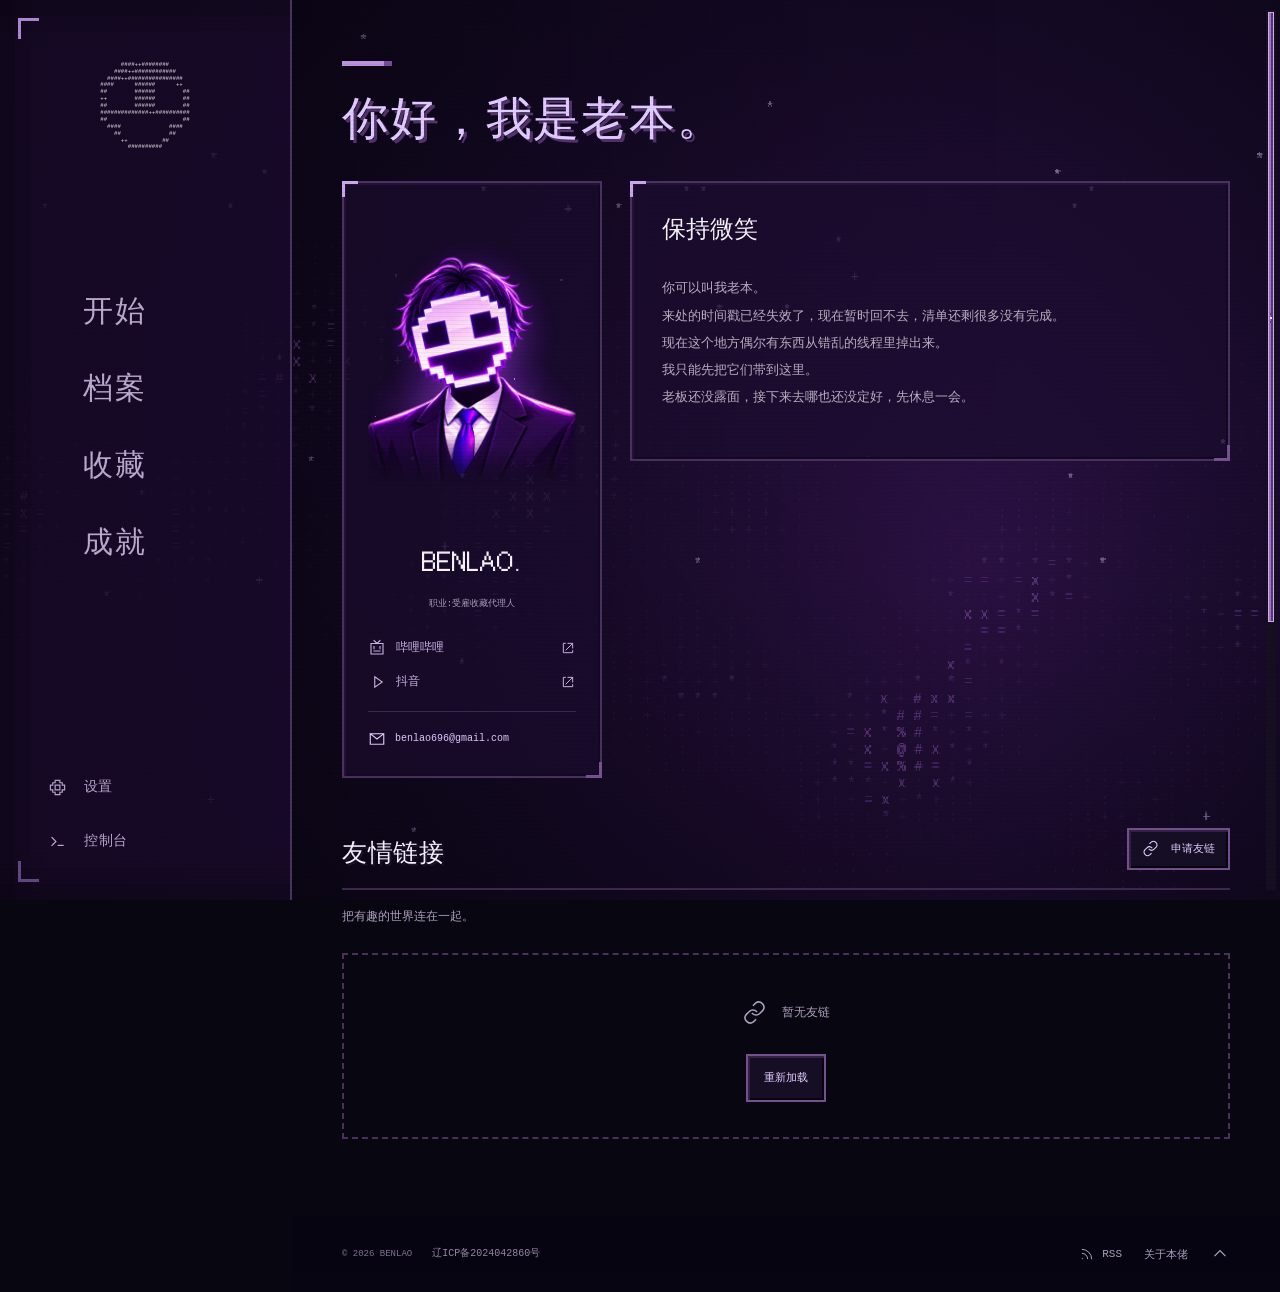
==== commit d9a4228a: "deploy: 发布云端档案、客户端统计与加载交互更新" ====
--- a/about/index.html
+++ b/about/index.html
@@ -3,6 +3,7 @@
 
       const root = document.documentElement;
       root.dataset.js = 'true';
+      root.dataset.initialLoad ||= 'loading';
       try {
         const choice = localStorage.getItem('benlao-motion');
         root.dataset.motion = choice === 'reduced' || (!choice && matchMedia('(prefers-reduced-motion: reduce)').matches) ? 'reduced' : 'full';
@@ -12,7 +13,20 @@
       } catch { root.dataset.motion = matchMedia('(prefers-reduced-motion: reduce)').matches ? 'reduced' : 'full'; }
       root.lang = root.dataset.language === 'en' ? 'en' : 'zh-CN';
       document.title = root.dataset.language === 'en' ? englishTitle : pageTitle;
-    })();</script><link rel="stylesheet" href="/_astro/BaseLayout.lANvFWMq.css"><link rel="stylesheet" href="/_astro/ScrambleText.Ccptlcg6.css"></head><body id="top" data-title-zh="关于老本 · 本佬" data-title-en="About Benlao · BENLAO" data-blog-api="https://benlao-blog-api.benlao696.workers.dev" data-turnstile-key="0x4AAAAAAFgZ0tyQg3iEKPgP"><div class="game-background" data-game-background data-background-state="static" aria-hidden="true"><svg class="nebula-fallback" viewBox="0 0 1024 640" preserveAspectRatio="xMidYMid slice"><defs><radialGradient id="nebula-ink" gradientUnits="userSpaceOnUse" cx="604.16" cy="345.6" r="665.6" fx="747.52" fy="403.2"><stop stop-color="#2d1246"></stop><stop offset=".5" stop-color="#160a27"></stop><stop offset="1" stop-color="#07040e"></stop></radialGradient></defs><path fill="url(#nebula-ink)" d="M0 0h1024v640H0z"></path><g font-family="Consolas,monospace" font-size="10" dominant-baseline="text-before-edge"><text x="972.3 312.5 13.0 13.2 601.4 205.8 949.8 241.9 805.9 398.0 542.0 554.0 830.0 86.0 218.0 458.0 494.0 818.0 649.9 661.7 409.4 565.4 613.4 529.0 252.8 336.8 923.5 275.3 347.3 671.3 383.0 815.0 154.8 1018.8 370.3 550.2 838.2 238.1 130.0 382.1 1006.7 203.7 911.9 348.2" y="12 24 48 60 72 108 108 120 120 132 132 132 132 144 144 144 144 144 168 192 216 216 216 240 252 252 312 324 324 324 336 336 348 348 384 396 396 408 420 468 516 564 576 588" fill="#dac0ff" opacity="0.625">***+***********+***+*****+********+**+**+++*</text><text x="853.9 338.0 374.0 302.0 314.0 338.0 374.0 302.0 314.0 326.0 338.0 362.0 181.9 265.9 277.9 289.9 349.9 373.9 133.9 181.9 193.9 205.9 253.9 301.9 109.7 157.7 241.7 277.7 349.7 121.6 205.6 229.6 253.6 361.6 97.4 169.4 349.4 361.4 97.2 1021.2 193.0 349.0 445.0 457.0 493.0 709.0 997.0 1009.0 72.8 96.8 384.8 396.8 408.8 432.8 456.8 516.8 912.8 924.8 936.8 1020.8 72.6 156.6 180.6 504.6 516.6 936.6 984.6 84.3 156.3 180.3 192.3 384.3 540.3 852.3 924.3 948.3 336.0 384.0 516.0 540.0 840.0 912.0 960.0 23.8 35.8 347.8 527.8 539.8 575.8 599.8 611.8 719.8 935.8 -0.5 323.5 359.5 587.5 839.5 935.5 299.3 551.3 647.3 791.3 803.3 863.3 911.3 923.3 155.0 263.0 515.0 623.0 647.0 803.0 827.0 875.0 887.0 947.0 250.8 358.8 514.8 646.8 658.8 754.8 922.8 994.8 286.6 358.6 514.6 526.6 646.6 898.6 994.6 286.4 490.4 658.4 718.4 730.4 946.4 958.4 982.4 298.3 478.3 646.3 670.3 718.3 922.3 934.3 994.3 310.2 574.2 682.2 898.2 298.1 538.1 574.1 586.1 598.1 622.1 634.1 682.1 874.1 886.1 262.0 562.0 610.0 670.0 694.0 850.0 874.0 1018.0 70.0 82.0 250.0 286.0 538.0 586.0 598.0 682.0 82.0 94.0 214.0 226.0 286.0 310.0 586.0 634.0 670.0 70.1 130.1 310.1 622.1 634.1 646.1 826.1 850.1 874.1 1018.1 70.1 106.1 118.1 298.1 802.1 838.1 70.2 82.2 106.2 322.2 406.2 478.2 994.2 58.4 70.4 118.4 322.4 334.4 454.4 874.4 46.5 70.5 82.5 94.5 130.5 478.5 778.5 874.5 82.7 94.7 502.7 886.7 10.9 94.9 118.9 490.9 586.9 826.9 850.9 958.9 23.2 47.2 107.2 503.2 515.2 599.2 803.2 815.2 827.2 863.2 59.4 95.4 539.4 539.7 551.7 563.7 755.7 791.7 815.7 923.7 755.9 803.9 744.2 804.2 720.4 780.4 804.4 696.7 792.7 852.7 648.9 660.9 864.9 601.1 649.1 661.1 805.1 817.1 841.1 853.1" y="120 132 132 144 144 144 144 156 156 156 156 156 168 168 168 168 168 168 180 180 180 180 180 180 192 192 192 192 192 204 204 204 204 204 216 216 216 216 228 228 240 240 240 240 240 240 240 240 252 252 252 252 252 252 252 252 252 252 252 252 264 264 264 264 264 264 264 276 276 276 276 276 276 276 276 276 288 288 288 288 288 288 288 300 300 300 300 300 300 300 300 300 300 312 312 312 312 312 312 324 324 324 324 324 324 324 324 336 336 336 336 336 336 336 336 336 336 348 348 348 348 348 348 348 348 360 360 360 360 360 360 360 372 372 372 372 372 372 372 372 384 384 384 384 384 384 384 384 396 396 396 396 408 408 408 408 408 408 408 408 408 408 420 420 420 420 420 420 420 420 432 432 432 432 432 432 432 432 444 444 444 444 444 444 444 444 444 456 456 456 456 456 456 456 456 456 456 468 468 468 468 468 468 480 480 480 480 480 480 480 492 492 492 492 492 492 492 504 504 504 504 504 504 504 504 516 516 516 516 528 528 528 528 528 528 528 528 540 540 540 540 540 540 540 540 540 540 552 552 552 564 564 564 564 564 564 564 576 576 588 588 600 600 600 612 612 612 624 624 624 636 636 636 636 636 636 636" fill="#4e2b75" opacity="0.1875">.....................................................................................................................................................................................................................................................................................</text><text x="350.0 350.0 301.9 313.9 325.9 145.9 265.9 277.9 313.9 325.9 337.9 133.7 145.7 169.7 181.7 253.7 265.7 289.7 301.7 313.7 325.7 337.7 133.6 145.6 157.6 169.6 181.6 193.6 217.6 241.6 301.6 325.6 337.6 349.6 121.4 181.4 193.4 205.4 229.4 241.4 253.4 265.4 325.4 85.2 109.2 145.2 157.2 181.2 193.2 205.2 217.2 253.2 349.2 97.0 109.0 121.0 133.0 145.0 157.0 169.0 181.0 205.0 229.0 313.0 361.0 1021.0 108.8 120.8 132.8 144.8 156.8 168.8 180.8 192.8 204.8 228.8 348.8 372.8 420.8 444.8 468.8 480.8 504.8 984.8 996.8 1008.8 84.6 96.6 144.6 168.6 192.6 204.6 348.6 360.6 372.6 384.6 396.6 408.6 420.6 468.6 492.6 876.6 996.6 1008.6 72.3 96.3 120.3 132.3 144.3 168.3 204.3 336.3 348.3 372.3 396.3 492.3 504.3 516.3 528.3 888.3 912.3 972.3 984.3 996.3 48.0 60.0 72.0 108.0 120.0 132.0 144.0 156.0 168.0 180.0 192.0 204.0 216.0 324.0 348.0 360.0 372.0 396.0 408.0 504.0 864.0 876.0 900.0 972.0 984.0 47.8 83.8 95.8 119.8 131.8 143.8 155.8 167.8 179.8 191.8 203.8 311.8 323.8 335.8 359.8 371.8 383.8 491.8 851.8 863.8 875.8 887.8 947.8 959.8 971.8 1019.8 23.5 35.5 59.5 83.5 119.5 143.5 155.5 167.5 179.5 203.5 275.5 287.5 299.5 371.5 383.5 527.5 539.5 551.5 575.5 599.5 611.5 623.5 863.5 875.5 959.5 971.5 983.5 -0.7 11.3 23.3 155.3 239.3 251.3 263.3 287.3 371.3 503.3 515.3 527.3 539.3 563.3 575.3 587.3 599.3 611.3 623.3 827.3 839.3 851.3 875.3 887.3 947.3 959.3 971.3 983.3 995.3 11.0 131.0 143.0 191.0 203.0 239.0 251.0 371.0 503.0 527.0 539.0 551.0 575.0 611.0 635.0 779.0 791.0 839.0 851.0 863.0 959.0 971.0 983.0 1007.0 130.8 214.8 226.8 370.8 502.8 526.8 538.8 586.8 598.8 610.8 634.8 778.8 790.8 802.8 826.8 838.8 850.8 862.8 946.8 958.8 970.8 982.8 1006.8 130.6 142.6 166.6 250.6 262.6 274.6 490.6 502.6 538.6 610.6 622.6 634.6 742.6 754.6 778.6 790.6 802.6 826.6 838.6 850.6 862.6 874.6 958.6 970.6 1006.6 1018.6 -1.6 106.4 154.4 202.4 250.4 262.4 274.4 346.4 358.4 370.4 466.4 502.4 514.4 526.4 622.4 634.4 646.4 670.4 742.4 754.4 826.4 850.4 862.4 874.4 898.4 922.4 934.4 970.4 1018.4 -1.7 94.3 118.3 142.3 250.3 262.3 274.3 286.3 334.3 346.3 358.3 454.3 502.3 514.3 526.3 538.3 550.3 574.3 586.3 598.3 610.3 622.3 634.3 658.3 730.3 742.3 838.3 850.3 874.3 886.3 898.3 910.3 946.3 958.3 970.3 1006.3 1018.3 106.2 118.2 130.2 154.2 238.2 250.2 262.2 274.2 334.2 466.2 478.2 490.2 502.2 514.2 526.2 538.2 562.2 586.2 598.2 610.2 622.2 634.2 646.2 658.2 706.2 718.2 730.2 742.2 862.2 874.2 886.2 910.2 922.2 958.2 970.2 1006.2 1018.2 82.1 94.1 106.1 118.1 226.1 250.1 322.1 334.1 442.1 454.1 466.1 478.1 490.1 502.1 514.1 526.1 550.1 562.1 610.1 646.1 694.1 706.1 838.1 850.1 862.1 922.1 970.1 982.1 994.1 1018.1 58.0 70.0 82.0 94.0 106.0 118.0 142.0 166.0 190.0 202.0 226.0 238.0 250.0 322.0 430.0 442.0 454.0 466.0 490.0 514.0 526.0 538.0 550.0 634.0 682.0 706.0 838.0 862.0 886.0 1006.0 106.0 118.0 130.0 142.0 154.0 166.0 178.0 190.0 214.0 226.0 238.0 298.0 322.0 334.0 442.0 454.0 466.0 478.0 490.0 502.0 514.0 526.0 550.0 574.0 622.0 634.0 646.0 658.0 694.0 706.0 718.0 826.0 838.0 850.0 862.0 874.0 898.0 46.0 58.0 70.0 118.0 130.0 142.0 166.0 178.0 298.0 322.0 382.0 418.0 442.0 466.0 478.0 490.0 514.0 538.0 562.0 574.0 622.0 658.0 682.0 694.0 802.0 814.0 838.0 850.0 862.0 874.0 922.0 970.0 994.0 1006.0 1018.0 46.1 58.1 94.1 106.1 322.1 406.1 418.1 430.1 442.1 454.1 466.1 478.1 490.1 514.1 550.1 574.1 586.1 598.1 610.1 658.1 670.1 682.1 694.1 790.1 802.1 814.1 838.1 862.1 898.1 982.1 1006.1 34.1 46.1 322.1 334.1 358.1 370.1 394.1 406.1 418.1 430.1 442.1 454.1 466.1 478.1 502.1 514.1 550.1 610.1 622.1 634.1 646.1 658.1 670.1 814.1 826.1 850.1 874.1 886.1 898.1 922.1 934.1 958.1 982.1 994.1 1006.1 34.2 46.2 58.2 94.2 334.2 346.2 358.2 370.2 382.2 394.2 418.2 454.2 490.2 502.2 586.2 598.2 610.2 622.2 634.2 646.2 754.2 790.2 802.2 886.2 910.2 958.2 970.2 982.2 22.4 34.4 82.4 94.4 106.4 358.4 370.4 466.4 478.4 502.4 526.4 574.4 598.4 622.4 634.4 790.4 886.4 910.4 922.4 946.4 958.4 970.4 994.4 22.5 34.5 106.5 490.5 502.5 586.5 610.5 622.5 790.5 922.5 934.5 946.5 958.5 10.7 34.7 70.7 106.7 118.7 490.7 514.7 562.7 586.7 598.7 610.7 622.7 634.7 766.7 778.7 790.7 898.7 910.7 922.7 934.7 946.7 958.7 34.9 58.9 70.9 82.9 514.9 526.9 538.9 550.9 562.9 574.9 598.9 610.9 622.9 634.9 778.9 862.9 874.9 886.9 898.9 910.9 922.9 934.9 -0.8 527.2 539.2 551.2 563.2 575.2 587.2 611.2 635.2 755.2 767.2 779.2 839.2 851.2 875.2 887.2 899.2 911.2 923.2 935.2 527.4 599.4 611.4 767.4 779.4 803.4 815.4 827.4 839.4 875.4 899.4 923.4 611.7 623.7 647.7 731.7 743.7 767.7 803.7 827.7 887.7 899.7 911.7 659.9 707.9 731.9 743.9 767.9 791.9 815.9 875.9 899.9 923.9 624.2 636.2 660.2 672.2 696.2 708.2 720.2 732.2 792.2 852.2 876.2 900.2 912.2 612.4 624.4 636.4 648.4 660.4 672.4 684.4 816.4 840.4 876.4 888.4 900.4 612.7 624.7 636.7 648.7 660.7 684.7 804.7 816.7 828.7 840.7 864.7 876.7 888.7 612.9 624.9 636.9 804.9 816.9 828.9 840.9 852.9 876.9 888.9 637.1" y="144 156 168 168 168 180 180 180 180 180 180 192 192 192 192 192 192 192 192 192 192 192 204 204 204 204 204 204 204 204 204 204 204 204 216 216 216 216 216 216 216 216 216 228 228 228 228 228 228 228 228 228 228 240 240 240 240 240 240 240 240 240 240 240 240 240 252 252 252 252 252 252 252 252 252 252 252 252 252 252 252 252 252 252 252 252 264 264 264 264 264 264 264 264 264 264 264 264 264 264 264 264 264 264 276 276 276 276 276 276 276 276 276 276 276 276 276 276 276 276 276 276 276 276 288 288 288 288 288 288 288 288 288 288 288 288 288 288 288 288 288 288 288 288 288 288 288 288 288 300 300 300 300 300 300 300 300 300 300 300 300 300 300 300 300 300 300 300 300 300 300 300 300 300 300 312 312 312 312 312 312 312 312 312 312 312 312 312 312 312 312 312 312 312 312 312 312 312 312 312 312 312 324 324 324 324 324 324 324 324 324 324 324 324 324 324 324 324 324 324 324 324 324 324 324 324 324 324 324 324 324 336 336 336 336 336 336 336 336 336 336 336 336 336 336 336 336 336 336 336 336 336 336 336 336 348 348 348 348 348 348 348 348 348 348 348 348 348 348 348 348 348 348 348 348 348 348 348 360 360 360 360 360 360 360 360 360 360 360 360 360 360 360 360 360 360 360 360 360 360 360 360 360 360 372 372 372 372 372 372 372 372 372 372 372 372 372 372 372 372 372 372 372 372 372 372 372 372 372 372 372 372 372 384 384 384 384 384 384 384 384 384 384 384 384 384 384 384 384 384 384 384 384 384 384 384 384 384 384 384 384 384 384 384 384 384 384 384 384 384 396 396 396 396 396 396 396 396 396 396 396 396 396 396 396 396 396 396 396 396 396 396 396 396 396 396 396 396 396 396 396 396 396 396 396 396 396 408 408 408 408 408 408 408 408 408 408 408 408 408 408 408 408 408 408 408 408 408 408 408 408 408 408 408 408 408 408 420 420 420 420 420 420 420 420 420 420 420 420 420 420 420 420 420 420 420 420 420 420 420 420 420 420 420 420 420 420 432 432 432 432 432 432 432 432 432 432 432 432 432 432 432 432 432 432 432 432 432 432 432 432 432 432 432 432 432 432 432 432 432 432 432 432 432 444 444 444 444 444 444 444 444 444 444 444 444 444 444 444 444 444 444 444 444 444 444 444 444 444 444 444 444 444 444 444 444 444 444 444 456 456 456 456 456 456 456 456 456 456 456 456 456 456 456 456 456 456 456 456 456 456 456 456 456 456 456 456 456 456 456 468 468 468 468 468 468 468 468 468 468 468 468 468 468 468 468 468 468 468 468 468 468 468 468 468 468 468 468 468 468 468 468 468 468 468 480 480 480 480 480 480 480 480 480 480 480 480 480 480 480 480 480 480 480 480 480 480 480 480 480 480 480 480 492 492 492 492 492 492 492 492 492 492 492 492 492 492 492 492 492 492 492 492 492 492 492 504 504 504 504 504 504 504 504 504 504 504 504 504 516 516 516 516 516 516 516 516 516 516 516 516 516 516 516 516 516 516 516 516 516 516 528 528 528 528 528 528 528 528 528 528 528 528 528 528 528 528 528 528 528 528 528 528 540 540 540 540 540 540 540 540 540 540 540 540 540 540 540 540 540 540 540 540 552 552 552 552 552 552 552 552 552 552 552 552 564 564 564 564 564 564 564 564 564 564 564 576 576 576 576 576 576 576 576 576 576 588 588 588 588 588 588 588 588 588 588 588 588 588 600 600 600 600 600 600 600 600 600 600 600 600 612 612 612 612 612 612 612 612 612 612 612 612 612 624 624 624 624 624 624 624 624 624 624 636" fill="#4e2b75" opacity="0.25">...:...:::...:...:.:::..::.:..::::.::..::::.::...:.::..:::...:::..::::::..:::..:::......:.:::....::::..:...::.....:.::.....:..:::::...:::.:....:....::..::.:::.:.:..:::......::.:::::..:::::.::........:....:::::..:::.::..........::.:::::::::....::......::::.:.::..::.:.::.:::..::.:.:...::.....::.::.:......:.::.:..:::::.::....:::......:::..:..:..:..::..::.::.::::.....:...::::.:..::....:.::..:.:...:::.::::::..::.:.:.:::..........::...::.:.........::..::::...::...:..::.:::::.:....::..:...:.:.....:::::...:::........::....::.:..:::...:.:::......:.::..:::.:...:...::.....:.:::..::::.....:::.::.:.....:.:::.:........:.....::::.:::..:.::::........:::..:..:.:...:..:.::..::.::.....:::.::.:..::.:......:.:.:::.:::.:.::..::.::...::...:..:.:....:...::::..::::...:..:::...::..::...:...:::........:.......:....:..:........:...</text><text x="265.6 277.6 313.6 133.4 145.4 157.4 289.4 301.4 313.4 337.4 121.2 133.2 169.2 229.2 241.2 301.2 337.2 217.0 241.0 253.0 337.0 216.8 312.8 108.6 120.6 132.6 216.6 288.6 312.6 336.6 432.6 444.6 456.6 480.6 1020.6 108.3 252.3 288.3 300.3 312.3 408.3 420.3 444.3 456.3 1008.3 1020.3 84.0 96.0 252.0 288.0 300.0 312.0 432.0 996.0 59.8 71.8 107.8 239.8 251.8 275.8 299.8 395.8 419.8 431.8 479.8 503.8 515.8 983.8 1007.8 47.5 95.5 131.5 191.5 215.5 239.5 251.5 263.5 407.5 419.5 467.5 503.5 515.5 35.3 71.3 107.3 119.3 131.3 167.3 179.3 191.3 215.3 383.3 1019.3 -1.0 23.0 47.0 59.0 95.0 107.0 119.0 167.0 179.0 215.0 227.0 407.0 563.0 587.0 599.0 995.0 1019.0 -1.2 58.8 106.8 118.8 142.8 166.8 238.8 382.8 394.8 466.8 550.8 562.8 574.8 622.8 814.8 -1.4 94.6 118.6 154.6 238.6 370.6 382.6 394.6 454.6 466.6 478.6 550.6 586.6 598.6 766.6 814.6 118.4 130.4 142.4 166.4 226.4 238.4 382.4 430.4 454.4 478.4 538.4 550.4 562.4 586.4 598.4 610.4 766.4 778.4 790.4 802.4 838.4 70.3 106.3 130.3 154.3 166.3 202.3 214.3 238.3 382.3 406.3 418.3 466.3 562.3 778.3 790.3 814.3 826.3 -1.8 94.2 178.2 358.2 382.2 430.2 442.2 454.2 778.2 826.2 850.2 934.2 946.2 982.2 994.2 34.1 70.1 130.1 142.1 166.1 190.1 214.1 346.1 430.1 718.1 766.1 802.1 826.1 898.1 910.1 934.1 946.1 958.1 1006.1 10.0 154.0 178.0 214.0 334.0 346.0 358.0 382.0 394.0 718.0 742.0 754.0 778.0 898.0 910.0 922.0 970.0 982.0 994.0 -2.0 34.0 46.0 58.0 358.0 382.0 406.0 430.0 730.0 802.0 814.0 886.0 922.0 970.0 994.0 1006.0 1018.0 22.0 34.0 334.0 370.0 430.0 502.0 526.0 550.0 706.0 790.0 826.0 886.0 898.0 946.0 958.0 982.0 34.1 334.1 346.1 358.1 382.1 502.1 526.1 562.1 706.1 718.1 730.1 766.1 778.1 886.1 910.1 922.1 946.1 994.1 -1.9 10.1 22.1 346.1 490.1 526.1 538.1 574.1 586.1 598.1 682.1 706.1 718.1 790.1 910.1 946.1 -1.8 22.2 562.2 658.2 682.2 694.2 718.2 766.2 778.2 898.2 922.2 -1.6 490.4 514.4 610.4 646.4 670.4 766.4 778.4 934.4 10.5 526.5 538.5 550.5 562.5 574.5 598.5 634.5 646.5 670.5 766.5 526.7 538.7 550.7 574.7 646.7 730.7 -1.1 658.9 766.9 623.2 731.2 623.4 683.4 707.4 755.4 851.4 863.4 887.4 911.4 659.7 695.7 719.7 839.7 851.7 863.7 875.7 623.9 635.9 647.9 671.9 719.9 827.9 839.9 863.9 887.9 648.2 684.2 816.2 828.2 840.2 864.2 888.2 828.4 852.4 864.4" y="204 204 204 216 216 216 216 216 216 216 228 228 228 228 228 228 228 240 240 240 240 252 252 264 264 264 264 264 264 264 264 264 264 264 264 276 276 276 276 276 276 276 276 276 276 276 288 288 288 288 288 288 288 288 300 300 300 300 300 300 300 300 300 300 300 300 300 300 300 312 312 312 312 312 312 312 312 312 312 312 312 312 324 324 324 324 324 324 324 324 324 324 324 336 336 336 336 336 336 336 336 336 336 336 336 336 336 336 336 336 348 348 348 348 348 348 348 348 348 348 348 348 348 348 348 360 360 360 360 360 360 360 360 360 360 360 360 360 360 360 360 372 372 372 372 372 372 372 372 372 372 372 372 372 372 372 372 372 372 372 372 372 384 384 384 384 384 384 384 384 384 384 384 384 384 384 384 384 384 396 396 396 396 396 396 396 396 396 396 396 396 396 396 396 408 408 408 408 408 408 408 408 408 408 408 408 408 408 408 408 408 408 408 420 420 420 420 420 420 420 420 420 420 420 420 420 420 420 420 420 420 420 432 432 432 432 432 432 432 432 432 432 432 432 432 432 432 432 432 444 444 444 444 444 444 444 444 444 444 444 444 444 444 444 444 456 456 456 456 456 456 456 456 456 456 456 456 456 456 456 456 456 456 468 468 468 468 468 468 468 468 468 468 468 468 468 468 468 468 480 480 480 480 480 480 480 480 480 480 480 492 492 492 492 492 492 492 492 492 504 504 504 504 504 504 504 504 504 504 504 516 516 516 516 516 516 528 528 528 540 540 552 552 552 552 552 552 552 552 564 564 564 564 564 564 564 576 576 576 576 576 576 576 576 576 588 588 588 588 588 588 588 600 600 600" fill="#4e2b75" opacity="0.3125">+:::::+++::::::++:++:::::::::::++:+::::::+::+:::++:++::+:++::+:::+::++::::++++:+:::+::::++++::+++::++++++::::::++::::++::+:::+:::++++++:::+:+::+:+++++:::++:+++:+:::++::::+++::::+:+:++::++++:::::++::::::++++:::+:+::+:::++::::::++::::+:+:++:+::::++:::::::::::++:+::::::++:::++::++++++:+:+::+::++:::++:::+:++::+::::+::++::::+::::++++::+:++:+::::+::++::+++:::+:+::::+::::::::::::</text><text x="289.6 265.2 325.2 277.0 301.0 276.8 288.8 228.6 264.6 324.6 216.3 276.3 324.3 468.3 480.3 264.0 468.0 492.0 1008.0 215.8 263.8 287.8 995.8 71.5 107.5 227.5 491.5 995.5 1019.5 95.3 203.3 227.3 395.3 1007.3 395.0 419.0 443.0 491.0 178.8 490.8 46.6 106.6 562.6 574.6 214.4 394.4 574.4 814.4 10.3 82.3 442.3 754.3 766.3 802.3 70.2 82.2 142.2 214.2 226.2 346.2 370.2 394.2 418.2 -1.9 154.1 178.1 202.1 394.1 730.1 370.0 766.0 826.0 946.0 958.0 22.0 418.0 982.0 10.0 346.0 394.0 718.0 730.0 742.0 910.0 370.1 394.1 538.1 754.1 970.1 562.1 694.1 754.1 778.1 970.1 514.2 538.2 550.2 670.2 934.2 946.2 586.4 694.4 742.4 754.4 -1.5 514.5 658.5 730.5 754.5 -1.3 754.7 682.9 742.9 635.4 743.4 635.7 695.9 851.9" y="204 228 228 240 240 252 252 264 264 264 276 276 276 276 276 288 288 288 288 300 300 300 300 312 312 312 312 312 312 324 324 324 324 324 336 336 336 336 348 348 360 360 360 360 372 372 372 372 384 384 384 384 384 384 396 396 396 396 396 396 396 396 396 408 408 408 408 408 408 420 420 420 420 420 432 432 432 444 444 444 444 444 444 444 456 456 456 456 456 468 468 468 468 468 480 480 480 480 480 480 492 492 492 492 504 504 504 504 504 516 516 528 528 552 552 564 576 576" fill="#4e2b75" opacity="0.375">++++++++++++++++++++++++++++++++++++++++++++++++++++++++++++++++++++++++++++++++++++++++++++++++++++++++++++++++++++++</text><text x="277.4 277.2 313.2 240.8 228.3 228.0 420.0 480.0 1020.0 227.8 407.8 455.8 431.5 1007.5 467.3 35.0 71.0 467.0 479.0 22.8 454.8 22.6 58.6 178.6 190.6 214.6 442.6 10.4 82.4 178.4 22.3 190.3 430.3 166.2 754.2 814.2 10.1 22.1 46.1 358.1 370.1 418.1 742.1 754.1 22.0 34.0 418.0 802.0 814.0 10.0 370.0 778.0 910.0 934.0 754.0 766.0 778.0 22.1 742.1 934.1 958.1 10.2 574.2 706.2 730.2 538.4 550.4 562.4 682.5 742.5 682.7 718.7 646.9 730.9 659.2 671.2 647.4 659.4 707.7 683.9" y="216 228 228 252 276 288 288 288 288 300 300 300 312 312 324 336 336 336 336 348 348 360 360 360 360 360 360 372 372 372 384 384 384 396 396 396 408 408 408 408 408 408 408 408 420 420 420 420 420 432 432 432 432 432 444 444 444 456 456 456 456 480 480 480 480 492 492 492 504 504 516 516 528 528 540 540 552 552 564 576" fill="#824ab4" opacity="0.4375">*****=*********=***=**==*****=**=***=*=**===**=*=****===**=*==*******=*****=****</text><text x="289.2 289.0 240.6 300.6 240.3 444.0 443.5 479.5 455.3 455.0 34.6 82.6 70.4 418.4 442.4 34.3 58.3 178.3 394.3 10.2 802.2 382.1 406.1 778.1 -2.0 406.0 394.0 766.0 790.0 946.0 958.0 -1.9 10.1 742.2 718.5 658.7 719.2 671.7" y="228 240 264 264 276 288 312 312 324 336 360 360 372 372 372 384 384 384 384 396 396 408 408 408 420 420 432 432 432 432 432 456 456 480 504 516 540 564" fill="#824ab4" opacity="0.5">======================================</text><text x="265.0 264.8 276.6 467.8 419.3 431.0 418.8 430.8 442.8 70.6 430.6 22.4 46.3 22.2 790.1 742.0 -2.0 682.4 706.4 718.4 670.7 670.9 718.9 683.2 695.4 719.4 683.7" y="240 252 264 300 324 336 348 348 348 360 360 372 384 396 408 432 444 492 492 492 516 528 528 540 552 552 564" fill="#ac6edd" opacity="0.5625">xxxxxxxxxxxx#xxxxx#xxxxxxxx</text><text x="325.0 324.8 264.3 432.3 240.0 276.0 456.0 443.8 395.5 47.3 59.3 83.3 407.3 443.3 479.3 491.3 83.0 10.8 82.8 94.8 190.8 202.8 406.8 478.8 10.6 202.6 226.6 418.6 34.4 58.4 94.4 190.4 406.4 226.3 34.2 46.2 58.2 190.2 202.2 406.2 766.2 790.2 58.1 814.1 46.0 730.0 934.0 346.0 358.0 406.0 934.0 742.1 766.1 526.2 10.4 658.4 742.7 754.9 647.2 743.2 671.4 731.4" y="240 252 276 276 288 288 288 300 312 324 324 324 324 324 324 324 336 348 348 348 348 348 348 348 360 360 360 360 372 372 372 372 372 384 396 396 396 396 396 396 396 396 408 408 420 420 420 432 444 444 444 468 468 480 492 492 516 528 540 540 552 552" fill="#824ab4" opacity="0.375">**************************************************************</text><text x="300.8 431.3 34.8 406.6 46.4 790.0 754.0 730.1 730.4" y="252 324 348 360 372 420 432 468 492" fill="#ac6edd" opacity="0.5">xxxxxxxxx</text><text x="252.6 455.5 46.8 70.8 694.5 706.5 706.7 706.9 707.2" y="264 312 348 348 504 504 516 528 540" fill="#ac6edd" opacity="0.625">#########</text><text x="694.7 694.9 695.2" y="516 528 540" fill="#ac6edd" opacity="0.6875">%@%</text></g></svg><canvas data-nebula-canvas></canvas><div class="site-glitch-overlay" data-glitch-background data-glitch-state="disabled" data-glitch-active="false" aria-hidden="true"><canvas class="site-glitch-canvas" data-glitch-canvas></canvas></div><script type="module" src="/_astro/GlitchBackground.astro_astro_type_script_index_0_lang.BjmXhtmI.js"></script></div><script type="module" src="/_astro/GameBackground.astro_astro_type_script_index_0_lang.DSV1nsU2.js"></script><a class="skip-link" href="#main"><span data-ui-text><span data-language-text="zh">跳到主要内容</span><span data-language-text="en" lang="en">Skip to content</span></span></a><header class="site-header" data-game-menu data-menu-phase="idle"><div class="header-inner"><div class="menu-brand-row"><button type="button" class="brand mask-pet" aria-label="戳一下面具" data-i18n-label="mask.pet" data-mask-pet data-mood="calm" data-anger="0"><span class="ascii-mask-mark brand-ascii" style="--ascii-mask-size:124px" data-ascii-mask data-ascii-mask-state="static" aria-hidden="true"><svg class="ascii-mask-svg" data-ascii-mask-frame viewBox="0 0 216 216" preserveAspectRatio="xMidYMid meet" aria-hidden="true" focusable="false"><text xml:space="preserve" fill="currentColor" font-family="Courier New, monospace" font-size="10"><tspan x="6" y="14">                                  </tspan><tspan x="6" y="26">                                  </tspan><tspan x="6" y="38">          ############++          </tspan><tspan x="6" y="50">        ############++####        </tspan><tspan x="6" y="62">      ############++########      </tspan><tspan x="6" y="74">    ####      ##++##      ##      </tspan><tspan x="6" y="86">    ##        ++####        ##    </tspan><tspan x="6" y="98">    ##        ######        ##    </tspan><tspan x="6" y="110">    ##        ######        ++    </tspan><tspan x="6" y="122">    ####++################++##    </tspan><tspan x="6" y="134">    ##                      ##    </tspan><tspan x="6" y="146">      ####              ####      </tspan><tspan x="6" y="158">        ##              ##        </tspan><tspan x="6" y="170">          ##          ##          </tspan><tspan x="6" y="182">            ####++####            </tspan><tspan x="6" y="194">                                  </tspan><tspan x="6" y="206">                                  </tspan></text></svg></span></button><div class="mobile-actions"><button type="button" class="icon-button settings-trigger mobile-settings" aria-label="打开设置" data-i18n-label="settings.open" aria-controls="settings-dialog"><svg width="20" height="20" viewBox="0 0 24 24" fill="none" stroke="currentColor" stroke-width="1.5" stroke-linecap="square" stroke-linejoin="miter" aria-hidden="true"><path d="M9 3h6v3h3v3h3v6h-3v3h-3v3H9v-3H6v-3H3V9h3V6h3zM9 9h6v6H9z"></path></svg></button><button type="button" class="icon-button mobile-menu-toggle" aria-label="展开导航" data-i18n-label="nav.open" aria-controls="menu-panel" aria-expanded="false"><svg width="20" height="20" viewBox="0 0 24 24" fill="none" stroke="currentColor" stroke-width="1.5" stroke-linecap="square" stroke-linejoin="miter" aria-hidden="true"><path d="M4 7h16M4 12h16M4 17h16"></path></svg></button></div></div><div id="menu-panel" class="menu-panel"><nav id="main-nav" class="main-nav" aria-label="主导航" data-i18n-label="nav.main"><a href="/" aria-label="开始" data-i18n-label="nav.home" data-menu-item><span class="menu-selector" aria-hidden="true">▶</span><span class="menu-label"><span data-ui-text><span data-language-text="zh">开始</span><span data-language-text="en" lang="en">START</span></span></span></a><a href="/posts/" aria-label="档案" data-i18n-label="nav.posts" data-menu-item><span class="menu-selector" aria-hidden="true">▶</span><span class="menu-label"><span data-ui-text><span data-language-text="zh">档案</span><span data-language-text="en" lang="en">ARCHIVE</span></span></span></a><a href="/works/" aria-label="收藏" data-i18n-label="nav.works" data-menu-item><span class="menu-selector" aria-hidden="true">▶</span><span class="menu-label"><span data-ui-text><span data-language-text="zh">收藏</span><span data-language-text="en" lang="en">COLLECTION</span></span></span></a><a href="/achievements/" aria-label="成就" data-i18n-label="nav.achievements" data-menu-item><span class="menu-selector" aria-hidden="true">▶</span><span class="menu-label"><span data-ui-text><span data-language-text="zh">成就</span><span data-language-text="en" lang="en">ACHIEVEMENTS</span></span></span></a><a href="/about/" aria-label="关于" data-i18n-label="nav.about" data-menu-item aria-current="page"><span class="menu-selector" aria-hidden="true">▶</span><span class="menu-label"><span data-ui-text><span data-language-text="zh">关于</span><span data-language-text="en" lang="en">ABOUT</span></span></span></a></nav><div class="menu-bottom"><button type="button" class="settings-trigger menu-utility" aria-label="打开设置" data-i18n-label="settings.open" aria-controls="settings-dialog"><svg width="19" height="19" viewBox="0 0 24 24" fill="none" stroke="currentColor" stroke-width="1.5" stroke-linecap="square" stroke-linejoin="miter" aria-hidden="true"><path d="M9 3h6v3h3v3h3v6h-3v3h-3v3H9v-3H6v-3H3V9h3V6h3zM9 9h6v6H9z"></path></svg><span data-ui-text><span data-language-text="zh">设置</span><span data-language-text="en" lang="en">SETTINGS</span></span></button><button type="button" class="terminal-trigger menu-utility" aria-controls="terminal-dialog" aria-label="打开导航控制台" data-i18n-label="terminal.open"><svg width="19" height="19" viewBox="0 0 24 24" fill="none" stroke="currentColor" stroke-width="1.5" stroke-linecap="square" stroke-linejoin="miter" aria-hidden="true"><path d="m5 7 5 5-5 5m8 0h6"></path></svg><span data-ui-text><span data-language-text="zh">控制台</span><span data-language-text="en" lang="en">CONSOLE</span></span></button></div></div></div></header><button type="button" class="menu-scrim" aria-label="关闭导航" data-i18n-label="nav.dismiss" tabindex="-1" hidden></button><div class="game-screen" data-game-screen data-screen-phase="idle"><main id="main" tabindex="-1" data-page-path="/about/"><div class="page-heading container"><h1><span data-ui-text><span data-language-text="zh">你好，我是老本。</span><span data-language-text="en" lang="en">HELLO, I&#39;M BENLAO.</span></span></h1></div><section class="about-layout container"><div class="profile-card"><div class="profile-mask profile-portrait"><div class="profile-character-stage" aria-hidden="true"><div class="hero-character" data-hero-character data-character-state="static" data-no-text-decode><div class="character-canvas" data-raster-character><img class="character-layer" data-avatar-part="back-glow" src="/images/character/layer-glow-428.webp" width="428" height="502" alt="" data-no-pixel-load decoding="async"><div class="character-layer character-pixels" data-avatar-particles></div><div class="character-layer" data-avatar-part="rig"><img class="character-layer" data-avatar-part="body" src="/images/character/layer-body-428.webp" srcset="/images/character/layer-body-428.webp 428w, /images/character/layer-body-640.webp 640w, /images/character/layer-body-856.webp 856w" sizes="(max-width: 360px) 240px, (max-width: 660px) 280px, 232px" width="428" height="502" alt="" data-no-pixel-load decoding="async"><img class="character-layer" data-avatar-part="head" src="/images/character/layer-head-428.webp" srcset="/images/character/layer-head-428.webp 428w, /images/character/layer-head-640.webp 640w, /images/character/layer-head-856.webp 856w" sizes="(max-width: 360px) 240px, (max-width: 660px) 280px, 232px" width="428" height="502" alt="" data-no-pixel-load decoding="async"><img class="character-layer" data-avatar-part="collar-front" src="/images/character/layer-collar-428.webp" srcset="/images/character/layer-collar-428.webp 428w, /images/character/layer-collar-640.webp 640w, /images/character/layer-collar-856.webp 856w" sizes="(max-width: 360px) 240px, (max-width: 660px) 280px, 232px" width="428" height="502" alt="" data-no-pixel-load decoding="async"></div><img class="character-layer character-glitch" data-avatar-part="glitch-a" src="/images/character/layer-glitch-a-428.webp" width="428" height="502" alt="" data-no-pixel-load decoding="async"><img class="character-layer character-glitch" data-avatar-part="glitch-b" src="/images/character/layer-glitch-b-428.webp" width="428" height="502" alt="" data-no-pixel-load decoding="async"><img class="character-layer character-glitch" data-avatar-part="fragments" src="/images/character/layer-fragments-428.webp" width="428" height="502" alt="" data-no-pixel-load decoding="async"><div class="character-layer character-pixels character-glitch" data-avatar-shards></div></div></div></div></div><h2>BENLAO<span class="brand-dot">.</span></h2><p class="profile-role"><span data-ui-text><span data-language-text="zh">职业:受雇收藏代理人</span><span data-language-text="en" lang="en">Occupation: Collectibles Agent</span></span></p><div class="profile-links"><a href="https://b23.tv/CtTWqIU" target="_blank" rel="noopener noreferrer"><svg width="18" height="18" viewBox="0 0 24 24" fill="none" stroke="currentColor" stroke-width="1.5" stroke-linecap="square" stroke-linejoin="miter" aria-hidden="true"><path d="M4 6h16v14H4zM8 2l4 4 4-4M8 10v3m8-3v3m-8 3h8"></path></svg><span data-ui-text><span data-language-text="zh">哔哩哔哩</span><span data-language-text="en" lang="en">BILIBILI</span></span><svg width="16" height="16" viewBox="0 0 24 24" fill="none" stroke="currentColor" stroke-width="1.5" stroke-linecap="square" stroke-linejoin="miter" aria-hidden="true"><path d="M8 5H5v14h14v-3M12 5h7v7M9 15 19 5"></path></svg></a><a href="https://v.douyin.com/TqFGOjg0FlE/" target="_blank" rel="noopener noreferrer"><svg width="18" height="18" viewBox="0 0 24 24" fill="none" stroke="currentColor" stroke-width="1.5" stroke-linecap="square" stroke-linejoin="miter" aria-hidden="true"><path d="m9 5 10 7-10 7z"></path></svg><span data-ui-text><span data-language-text="zh">抖音</span><span data-language-text="en" lang="en">DOUYIN</span></span><svg width="16" height="16" viewBox="0 0 24 24" fill="none" stroke="currentColor" stroke-width="1.5" stroke-linecap="square" stroke-linejoin="miter" aria-hidden="true"><path d="M8 5H5v14h14v-3M12 5h7v7M9 15 19 5"></path></svg></a></div><a class="profile-email" href="mailto:benlao696@gmail.com"><svg width="18" height="18" viewBox="0 0 24 24" fill="none" stroke="currentColor" stroke-width="1.5" stroke-linecap="square" stroke-linejoin="miter" aria-hidden="true"><path d="M3 5h18v14H3zM3 5l9 7 9-7"></path></svg><span>benlao696@gmail.com</span></a></div><div class="about-copy"><h2><span class="scramble-text" data-scramble-text data-text="保持微笑" data-phrases="[&quot;保持微笑&quot;,&quot;你好，我是老本&quot;]" data-phrases-en="[&quot;Keep smiling&quot;,&quot;Hi, I'm Benlao&quot;]"><span class="sr-only" data-scramble-label>保持微笑 / 你好，我是老本</span><span data-scramble-poster aria-hidden="true"><span data-language-text="zh">保持微笑</span><span data-language-text="en" lang="en">Keep smiling</span></span><span data-scramble-frame aria-hidden="true"><span></span><span></span><span></span><span></span><span></span><span></span><span></span><span></span><span></span><span></span><span></span><span></span><span></span><span></span></span></span></h2><p class="about-introduction"><span data-ui-text><span data-language-text="zh">你可以叫我老本。
+    })();</script><link rel="stylesheet" href="/_astro/BaseLayout.Deaii0Kj.css"><link rel="stylesheet" href="/_astro/ScrambleText.Ccptlcg6.css"></head><body id="top" data-title-zh="关于老本 · 本佬" data-title-en="About Benlao · BENLAO" data-blog-api="https://benlao-blog-api.benlao696.workers.dev" data-turnstile-key="0x4AAAAAAFgZ0tyQg3iEKPgP"><div class="void-loader" data-void-loader role="status" aria-label="正在加载网站" data-aria-en="Loading website" aria-live="polite" data-no-text-decode><pre class="void-loader-fallback" aria-hidden="true">        :|:        
+       &lt;#|#&gt;       
+      /##|##\      
+       &lt;#|#&gt;       
+        :|:        </pre><canvas data-void-canvas aria-hidden="true"></canvas><div class="void-loader-status"><p><span data-ui-text><span data-language-text="zh">正在穿过虚空</span><span data-language-text="en" lang="en">CROSSING THE VOID</span></span> <span data-void-percent aria-hidden="true">0%</span></p><span class="void-loader-meter" aria-hidden="true"><i></i></span><button type="button" class="void-loader-skip" data-void-skip hidden><span data-ui-text><span data-language-text="zh">直接进入网站</span><span data-language-text="en" lang="en">ENTER WEBSITE</span></span></button></div></div><script>
+  // A failed loader module must never leave the document covered forever.
+  window.setTimeout(() => {
+    const loader = document.querySelector('[data-void-loader]');
+    if (loader && !loader.hasAttribute('data-loader-mounted')) {
+      document.documentElement.dataset.initialLoad = 'complete';
+      loader.remove();
+    }
+  }, 15000);
+</script><script type="module" src="/_astro/VoidLoader.astro_astro_type_script_index_0_lang.DA_737BB.js"></script><div class="game-background" data-game-background data-background-state="static" aria-hidden="true"><svg class="nebula-fallback" viewBox="0 0 1024 640" preserveAspectRatio="xMidYMid slice"><defs><radialGradient id="nebula-ink" gradientUnits="userSpaceOnUse" cx="604.16" cy="345.6" r="665.6" fx="747.52" fy="403.2"><stop stop-color="#2d1246"></stop><stop offset=".5" stop-color="#160a27"></stop><stop offset="1" stop-color="#07040e"></stop></radialGradient></defs><path fill="url(#nebula-ink)" d="M0 0h1024v640H0z"></path><g font-family="Consolas,monospace" font-size="10" dominant-baseline="text-before-edge"><text x="972.3 312.5 13.0 13.2 601.4 205.8 949.8 241.9 805.9 398.0 542.0 554.0 830.0 86.0 218.0 458.0 494.0 818.0 649.9 661.7 409.4 565.4 613.4 529.0 252.8 336.8 923.5 275.3 347.3 671.3 383.0 815.0 154.8 1018.8 370.3 550.2 838.2 238.1 130.0 382.1 1006.7 203.7 911.9 348.2" y="12 24 48 60 72 108 108 120 120 132 132 132 132 144 144 144 144 144 168 192 216 216 216 240 252 252 312 324 324 324 336 336 348 348 384 396 396 408 420 468 516 564 576 588" fill="#dac0ff" opacity="0.625">***+***********+***+*****+********+**+**+++*</text><text x="853.9 338.0 374.0 302.0 314.0 338.0 374.0 302.0 314.0 326.0 338.0 362.0 181.9 265.9 277.9 289.9 349.9 373.9 133.9 181.9 193.9 205.9 253.9 301.9 109.7 157.7 241.7 277.7 349.7 121.6 205.6 229.6 253.6 361.6 97.4 169.4 349.4 361.4 97.2 1021.2 193.0 349.0 445.0 457.0 493.0 709.0 997.0 1009.0 72.8 96.8 384.8 396.8 408.8 432.8 456.8 516.8 912.8 924.8 936.8 1020.8 72.6 156.6 180.6 504.6 516.6 936.6 984.6 84.3 156.3 180.3 192.3 384.3 540.3 852.3 924.3 948.3 336.0 384.0 516.0 540.0 840.0 912.0 960.0 23.8 35.8 347.8 527.8 539.8 575.8 599.8 611.8 719.8 935.8 -0.5 323.5 359.5 587.5 839.5 935.5 299.3 551.3 647.3 791.3 803.3 863.3 911.3 923.3 155.0 263.0 515.0 623.0 647.0 803.0 827.0 875.0 887.0 947.0 250.8 358.8 514.8 646.8 658.8 754.8 922.8 994.8 286.6 358.6 514.6 526.6 646.6 898.6 994.6 286.4 490.4 658.4 718.4 730.4 946.4 958.4 982.4 298.3 478.3 646.3 670.3 718.3 922.3 934.3 994.3 310.2 574.2 682.2 898.2 298.1 538.1 574.1 586.1 598.1 622.1 634.1 682.1 874.1 886.1 262.0 562.0 610.0 670.0 694.0 850.0 874.0 1018.0 70.0 82.0 250.0 286.0 538.0 586.0 598.0 682.0 82.0 94.0 214.0 226.0 286.0 310.0 586.0 634.0 670.0 70.1 130.1 310.1 622.1 634.1 646.1 826.1 850.1 874.1 1018.1 70.1 106.1 118.1 298.1 802.1 838.1 70.2 82.2 106.2 322.2 406.2 478.2 994.2 58.4 70.4 118.4 322.4 334.4 454.4 874.4 46.5 70.5 82.5 94.5 130.5 478.5 778.5 874.5 82.7 94.7 502.7 886.7 10.9 94.9 118.9 490.9 586.9 826.9 850.9 958.9 23.2 47.2 107.2 503.2 515.2 599.2 803.2 815.2 827.2 863.2 59.4 95.4 539.4 539.7 551.7 563.7 755.7 791.7 815.7 923.7 755.9 803.9 744.2 804.2 720.4 780.4 804.4 696.7 792.7 852.7 648.9 660.9 864.9 601.1 649.1 661.1 805.1 817.1 841.1 853.1" y="120 132 132 144 144 144 144 156 156 156 156 156 168 168 168 168 168 168 180 180 180 180 180 180 192 192 192 192 192 204 204 204 204 204 216 216 216 216 228 228 240 240 240 240 240 240 240 240 252 252 252 252 252 252 252 252 252 252 252 252 264 264 264 264 264 264 264 276 276 276 276 276 276 276 276 276 288 288 288 288 288 288 288 300 300 300 300 300 300 300 300 300 300 312 312 312 312 312 312 324 324 324 324 324 324 324 324 336 336 336 336 336 336 336 336 336 336 348 348 348 348 348 348 348 348 360 360 360 360 360 360 360 372 372 372 372 372 372 372 372 384 384 384 384 384 384 384 384 396 396 396 396 408 408 408 408 408 408 408 408 408 408 420 420 420 420 420 420 420 420 432 432 432 432 432 432 432 432 444 444 444 444 444 444 444 444 444 456 456 456 456 456 456 456 456 456 456 468 468 468 468 468 468 480 480 480 480 480 480 480 492 492 492 492 492 492 492 504 504 504 504 504 504 504 504 516 516 516 516 528 528 528 528 528 528 528 528 540 540 540 540 540 540 540 540 540 540 552 552 552 564 564 564 564 564 564 564 576 576 588 588 600 600 600 612 612 612 624 624 624 636 636 636 636 636 636 636" fill="#4e2b75" opacity="0.1875">.....................................................................................................................................................................................................................................................................................</text><text x="350.0 350.0 301.9 313.9 325.9 145.9 265.9 277.9 313.9 325.9 337.9 133.7 145.7 169.7 181.7 253.7 265.7 289.7 301.7 313.7 325.7 337.7 133.6 145.6 157.6 169.6 181.6 193.6 217.6 241.6 301.6 325.6 337.6 349.6 121.4 181.4 193.4 205.4 229.4 241.4 253.4 265.4 325.4 85.2 109.2 145.2 157.2 181.2 193.2 205.2 217.2 253.2 349.2 97.0 109.0 121.0 133.0 145.0 157.0 169.0 181.0 205.0 229.0 313.0 361.0 1021.0 108.8 120.8 132.8 144.8 156.8 168.8 180.8 192.8 204.8 228.8 348.8 372.8 420.8 444.8 468.8 480.8 504.8 984.8 996.8 1008.8 84.6 96.6 144.6 168.6 192.6 204.6 348.6 360.6 372.6 384.6 396.6 408.6 420.6 468.6 492.6 876.6 996.6 1008.6 72.3 96.3 120.3 132.3 144.3 168.3 204.3 336.3 348.3 372.3 396.3 492.3 504.3 516.3 528.3 888.3 912.3 972.3 984.3 996.3 48.0 60.0 72.0 108.0 120.0 132.0 144.0 156.0 168.0 180.0 192.0 204.0 216.0 324.0 348.0 360.0 372.0 396.0 408.0 504.0 864.0 876.0 900.0 972.0 984.0 47.8 83.8 95.8 119.8 131.8 143.8 155.8 167.8 179.8 191.8 203.8 311.8 323.8 335.8 359.8 371.8 383.8 491.8 851.8 863.8 875.8 887.8 947.8 959.8 971.8 1019.8 23.5 35.5 59.5 83.5 119.5 143.5 155.5 167.5 179.5 203.5 275.5 287.5 299.5 371.5 383.5 527.5 539.5 551.5 575.5 599.5 611.5 623.5 863.5 875.5 959.5 971.5 983.5 -0.7 11.3 23.3 155.3 239.3 251.3 263.3 287.3 371.3 503.3 515.3 527.3 539.3 563.3 575.3 587.3 599.3 611.3 623.3 827.3 839.3 851.3 875.3 887.3 947.3 959.3 971.3 983.3 995.3 11.0 131.0 143.0 191.0 203.0 239.0 251.0 371.0 503.0 527.0 539.0 551.0 575.0 611.0 635.0 779.0 791.0 839.0 851.0 863.0 959.0 971.0 983.0 1007.0 130.8 214.8 226.8 370.8 502.8 526.8 538.8 586.8 598.8 610.8 634.8 778.8 790.8 802.8 826.8 838.8 850.8 862.8 946.8 958.8 970.8 982.8 1006.8 130.6 142.6 166.6 250.6 262.6 274.6 490.6 502.6 538.6 610.6 622.6 634.6 742.6 754.6 778.6 790.6 802.6 826.6 838.6 850.6 862.6 874.6 958.6 970.6 1006.6 1018.6 -1.6 106.4 154.4 202.4 250.4 262.4 274.4 346.4 358.4 370.4 466.4 502.4 514.4 526.4 622.4 634.4 646.4 670.4 742.4 754.4 826.4 850.4 862.4 874.4 898.4 922.4 934.4 970.4 1018.4 -1.7 94.3 118.3 142.3 250.3 262.3 274.3 286.3 334.3 346.3 358.3 454.3 502.3 514.3 526.3 538.3 550.3 574.3 586.3 598.3 610.3 622.3 634.3 658.3 730.3 742.3 838.3 850.3 874.3 886.3 898.3 910.3 946.3 958.3 970.3 1006.3 1018.3 106.2 118.2 130.2 154.2 238.2 250.2 262.2 274.2 334.2 466.2 478.2 490.2 502.2 514.2 526.2 538.2 562.2 586.2 598.2 610.2 622.2 634.2 646.2 658.2 706.2 718.2 730.2 742.2 862.2 874.2 886.2 910.2 922.2 958.2 970.2 1006.2 1018.2 82.1 94.1 106.1 118.1 226.1 250.1 322.1 334.1 442.1 454.1 466.1 478.1 490.1 502.1 514.1 526.1 550.1 562.1 610.1 646.1 694.1 706.1 838.1 850.1 862.1 922.1 970.1 982.1 994.1 1018.1 58.0 70.0 82.0 94.0 106.0 118.0 142.0 166.0 190.0 202.0 226.0 238.0 250.0 322.0 430.0 442.0 454.0 466.0 490.0 514.0 526.0 538.0 550.0 634.0 682.0 706.0 838.0 862.0 886.0 1006.0 106.0 118.0 130.0 142.0 154.0 166.0 178.0 190.0 214.0 226.0 238.0 298.0 322.0 334.0 442.0 454.0 466.0 478.0 490.0 502.0 514.0 526.0 550.0 574.0 622.0 634.0 646.0 658.0 694.0 706.0 718.0 826.0 838.0 850.0 862.0 874.0 898.0 46.0 58.0 70.0 118.0 130.0 142.0 166.0 178.0 298.0 322.0 382.0 418.0 442.0 466.0 478.0 490.0 514.0 538.0 562.0 574.0 622.0 658.0 682.0 694.0 802.0 814.0 838.0 850.0 862.0 874.0 922.0 970.0 994.0 1006.0 1018.0 46.1 58.1 94.1 106.1 322.1 406.1 418.1 430.1 442.1 454.1 466.1 478.1 490.1 514.1 550.1 574.1 586.1 598.1 610.1 658.1 670.1 682.1 694.1 790.1 802.1 814.1 838.1 862.1 898.1 982.1 1006.1 34.1 46.1 322.1 334.1 358.1 370.1 394.1 406.1 418.1 430.1 442.1 454.1 466.1 478.1 502.1 514.1 550.1 610.1 622.1 634.1 646.1 658.1 670.1 814.1 826.1 850.1 874.1 886.1 898.1 922.1 934.1 958.1 982.1 994.1 1006.1 34.2 46.2 58.2 94.2 334.2 346.2 358.2 370.2 382.2 394.2 418.2 454.2 490.2 502.2 586.2 598.2 610.2 622.2 634.2 646.2 754.2 790.2 802.2 886.2 910.2 958.2 970.2 982.2 22.4 34.4 82.4 94.4 106.4 358.4 370.4 466.4 478.4 502.4 526.4 574.4 598.4 622.4 634.4 790.4 886.4 910.4 922.4 946.4 958.4 970.4 994.4 22.5 34.5 106.5 490.5 502.5 586.5 610.5 622.5 790.5 922.5 934.5 946.5 958.5 10.7 34.7 70.7 106.7 118.7 490.7 514.7 562.7 586.7 598.7 610.7 622.7 634.7 766.7 778.7 790.7 898.7 910.7 922.7 934.7 946.7 958.7 34.9 58.9 70.9 82.9 514.9 526.9 538.9 550.9 562.9 574.9 598.9 610.9 622.9 634.9 778.9 862.9 874.9 886.9 898.9 910.9 922.9 934.9 -0.8 527.2 539.2 551.2 563.2 575.2 587.2 611.2 635.2 755.2 767.2 779.2 839.2 851.2 875.2 887.2 899.2 911.2 923.2 935.2 527.4 599.4 611.4 767.4 779.4 803.4 815.4 827.4 839.4 875.4 899.4 923.4 611.7 623.7 647.7 731.7 743.7 767.7 803.7 827.7 887.7 899.7 911.7 659.9 707.9 731.9 743.9 767.9 791.9 815.9 875.9 899.9 923.9 624.2 636.2 660.2 672.2 696.2 708.2 720.2 732.2 792.2 852.2 876.2 900.2 912.2 612.4 624.4 636.4 648.4 660.4 672.4 684.4 816.4 840.4 876.4 888.4 900.4 612.7 624.7 636.7 648.7 660.7 684.7 804.7 816.7 828.7 840.7 864.7 876.7 888.7 612.9 624.9 636.9 804.9 816.9 828.9 840.9 852.9 876.9 888.9 637.1" y="144 156 168 168 168 180 180 180 180 180 180 192 192 192 192 192 192 192 192 192 192 192 204 204 204 204 204 204 204 204 204 204 204 204 216 216 216 216 216 216 216 216 216 228 228 228 228 228 228 228 228 228 228 240 240 240 240 240 240 240 240 240 240 240 240 240 252 252 252 252 252 252 252 252 252 252 252 252 252 252 252 252 252 252 252 252 264 264 264 264 264 264 264 264 264 264 264 264 264 264 264 264 264 264 276 276 276 276 276 276 276 276 276 276 276 276 276 276 276 276 276 276 276 276 288 288 288 288 288 288 288 288 288 288 288 288 288 288 288 288 288 288 288 288 288 288 288 288 288 300 300 300 300 300 300 300 300 300 300 300 300 300 300 300 300 300 300 300 300 300 300 300 300 300 300 312 312 312 312 312 312 312 312 312 312 312 312 312 312 312 312 312 312 312 312 312 312 312 312 312 312 312 324 324 324 324 324 324 324 324 324 324 324 324 324 324 324 324 324 324 324 324 324 324 324 324 324 324 324 324 324 336 336 336 336 336 336 336 336 336 336 336 336 336 336 336 336 336 336 336 336 336 336 336 336 348 348 348 348 348 348 348 348 348 348 348 348 348 348 348 348 348 348 348 348 348 348 348 360 360 360 360 360 360 360 360 360 360 360 360 360 360 360 360 360 360 360 360 360 360 360 360 360 360 372 372 372 372 372 372 372 372 372 372 372 372 372 372 372 372 372 372 372 372 372 372 372 372 372 372 372 372 372 384 384 384 384 384 384 384 384 384 384 384 384 384 384 384 384 384 384 384 384 384 384 384 384 384 384 384 384 384 384 384 384 384 384 384 384 384 396 396 396 396 396 396 396 396 396 396 396 396 396 396 396 396 396 396 396 396 396 396 396 396 396 396 396 396 396 396 396 396 396 396 396 396 396 408 408 408 408 408 408 408 408 408 408 408 408 408 408 408 408 408 408 408 408 408 408 408 408 408 408 408 408 408 408 420 420 420 420 420 420 420 420 420 420 420 420 420 420 420 420 420 420 420 420 420 420 420 420 420 420 420 420 420 420 432 432 432 432 432 432 432 432 432 432 432 432 432 432 432 432 432 432 432 432 432 432 432 432 432 432 432 432 432 432 432 432 432 432 432 432 432 444 444 444 444 444 444 444 444 444 444 444 444 444 444 444 444 444 444 444 444 444 444 444 444 444 444 444 444 444 444 444 444 444 444 444 456 456 456 456 456 456 456 456 456 456 456 456 456 456 456 456 456 456 456 456 456 456 456 456 456 456 456 456 456 456 456 468 468 468 468 468 468 468 468 468 468 468 468 468 468 468 468 468 468 468 468 468 468 468 468 468 468 468 468 468 468 468 468 468 468 468 480 480 480 480 480 480 480 480 480 480 480 480 480 480 480 480 480 480 480 480 480 480 480 480 480 480 480 480 492 492 492 492 492 492 492 492 492 492 492 492 492 492 492 492 492 492 492 492 492 492 492 504 504 504 504 504 504 504 504 504 504 504 504 504 516 516 516 516 516 516 516 516 516 516 516 516 516 516 516 516 516 516 516 516 516 516 528 528 528 528 528 528 528 528 528 528 528 528 528 528 528 528 528 528 528 528 528 528 540 540 540 540 540 540 540 540 540 540 540 540 540 540 540 540 540 540 540 540 552 552 552 552 552 552 552 552 552 552 552 552 564 564 564 564 564 564 564 564 564 564 564 576 576 576 576 576 576 576 576 576 576 588 588 588 588 588 588 588 588 588 588 588 588 588 600 600 600 600 600 600 600 600 600 600 600 600 612 612 612 612 612 612 612 612 612 612 612 612 612 624 624 624 624 624 624 624 624 624 624 636" fill="#4e2b75" opacity="0.25">...:...:::...:...:.:::..::.:..::::.::..::::.::...:.::..:::...:::..::::::..:::..:::......:.:::....::::..:...::.....:.::.....:..:::::...:::.:....:....::..::.:::.:.:..:::......::.:::::..:::::.::........:....:::::..:::.::..........::.:::::::::....::......::::.:.::..::.:.::.:::..::.:.:...::.....::.::.:......:.::.:..:::::.::....:::......:::..:..:..:..::..::.::.::::.....:...::::.:..::....:.::..:.:...:::.::::::..::.:.:.:::..........::...::.:.........::..::::...::...:..::.:::::.:....::..:...:.:.....:::::...:::........::....::.:..:::...:.:::......:.::..:::.:...:...::.....:.:::..::::.....:::.::.:.....:.:::.:........:.....::::.:::..:.::::........:::..:..:.:...:..:.::..::.::.....:::.::.:..::.:......:.:.:::.:::.:.::..::.::...::...:..:.:....:...::::..::::...:..:::...::..::...:...:::........:.......:....:..:........:...</text><text x="265.6 277.6 313.6 133.4 145.4 157.4 289.4 301.4 313.4 337.4 121.2 133.2 169.2 229.2 241.2 301.2 337.2 217.0 241.0 253.0 337.0 216.8 312.8 108.6 120.6 132.6 216.6 288.6 312.6 336.6 432.6 444.6 456.6 480.6 1020.6 108.3 252.3 288.3 300.3 312.3 408.3 420.3 444.3 456.3 1008.3 1020.3 84.0 96.0 252.0 288.0 300.0 312.0 432.0 996.0 59.8 71.8 107.8 239.8 251.8 275.8 299.8 395.8 419.8 431.8 479.8 503.8 515.8 983.8 1007.8 47.5 95.5 131.5 191.5 215.5 239.5 251.5 263.5 407.5 419.5 467.5 503.5 515.5 35.3 71.3 107.3 119.3 131.3 167.3 179.3 191.3 215.3 383.3 1019.3 -1.0 23.0 47.0 59.0 95.0 107.0 119.0 167.0 179.0 215.0 227.0 407.0 563.0 587.0 599.0 995.0 1019.0 -1.2 58.8 106.8 118.8 142.8 166.8 238.8 382.8 394.8 466.8 550.8 562.8 574.8 622.8 814.8 -1.4 94.6 118.6 154.6 238.6 370.6 382.6 394.6 454.6 466.6 478.6 550.6 586.6 598.6 766.6 814.6 118.4 130.4 142.4 166.4 226.4 238.4 382.4 430.4 454.4 478.4 538.4 550.4 562.4 586.4 598.4 610.4 766.4 778.4 790.4 802.4 838.4 70.3 106.3 130.3 154.3 166.3 202.3 214.3 238.3 382.3 406.3 418.3 466.3 562.3 778.3 790.3 814.3 826.3 -1.8 94.2 178.2 358.2 382.2 430.2 442.2 454.2 778.2 826.2 850.2 934.2 946.2 982.2 994.2 34.1 70.1 130.1 142.1 166.1 190.1 214.1 346.1 430.1 718.1 766.1 802.1 826.1 898.1 910.1 934.1 946.1 958.1 1006.1 10.0 154.0 178.0 214.0 334.0 346.0 358.0 382.0 394.0 718.0 742.0 754.0 778.0 898.0 910.0 922.0 970.0 982.0 994.0 -2.0 34.0 46.0 58.0 358.0 382.0 406.0 430.0 730.0 802.0 814.0 886.0 922.0 970.0 994.0 1006.0 1018.0 22.0 34.0 334.0 370.0 430.0 502.0 526.0 550.0 706.0 790.0 826.0 886.0 898.0 946.0 958.0 982.0 34.1 334.1 346.1 358.1 382.1 502.1 526.1 562.1 706.1 718.1 730.1 766.1 778.1 886.1 910.1 922.1 946.1 994.1 -1.9 10.1 22.1 346.1 490.1 526.1 538.1 574.1 586.1 598.1 682.1 706.1 718.1 790.1 910.1 946.1 -1.8 22.2 562.2 658.2 682.2 694.2 718.2 766.2 778.2 898.2 922.2 -1.6 490.4 514.4 610.4 646.4 670.4 766.4 778.4 934.4 10.5 526.5 538.5 550.5 562.5 574.5 598.5 634.5 646.5 670.5 766.5 526.7 538.7 550.7 574.7 646.7 730.7 -1.1 658.9 766.9 623.2 731.2 623.4 683.4 707.4 755.4 851.4 863.4 887.4 911.4 659.7 695.7 719.7 839.7 851.7 863.7 875.7 623.9 635.9 647.9 671.9 719.9 827.9 839.9 863.9 887.9 648.2 684.2 816.2 828.2 840.2 864.2 888.2 828.4 852.4 864.4" y="204 204 204 216 216 216 216 216 216 216 228 228 228 228 228 228 228 240 240 240 240 252 252 264 264 264 264 264 264 264 264 264 264 264 264 276 276 276 276 276 276 276 276 276 276 276 288 288 288 288 288 288 288 288 300 300 300 300 300 300 300 300 300 300 300 300 300 300 300 312 312 312 312 312 312 312 312 312 312 312 312 312 324 324 324 324 324 324 324 324 324 324 324 336 336 336 336 336 336 336 336 336 336 336 336 336 336 336 336 336 348 348 348 348 348 348 348 348 348 348 348 348 348 348 348 360 360 360 360 360 360 360 360 360 360 360 360 360 360 360 360 372 372 372 372 372 372 372 372 372 372 372 372 372 372 372 372 372 372 372 372 372 384 384 384 384 384 384 384 384 384 384 384 384 384 384 384 384 384 396 396 396 396 396 396 396 396 396 396 396 396 396 396 396 408 408 408 408 408 408 408 408 408 408 408 408 408 408 408 408 408 408 408 420 420 420 420 420 420 420 420 420 420 420 420 420 420 420 420 420 420 420 432 432 432 432 432 432 432 432 432 432 432 432 432 432 432 432 432 444 444 444 444 444 444 444 444 444 444 444 444 444 444 444 444 456 456 456 456 456 456 456 456 456 456 456 456 456 456 456 456 456 456 468 468 468 468 468 468 468 468 468 468 468 468 468 468 468 468 480 480 480 480 480 480 480 480 480 480 480 492 492 492 492 492 492 492 492 492 504 504 504 504 504 504 504 504 504 504 504 516 516 516 516 516 516 528 528 528 540 540 552 552 552 552 552 552 552 552 564 564 564 564 564 564 564 576 576 576 576 576 576 576 576 576 588 588 588 588 588 588 588 600 600 600" fill="#4e2b75" opacity="0.3125">+:::::+++::::::++:++:::::::::::++:+::::::+::+:::++:++::+:++::+:::+::++::::++++:+:::+::::++++::+++::++++++::::::++::::++::+:::+:::++++++:::+:+::+:+++++:::++:+++:+:::++::::+++::::+:+:++::++++:::::++::::::++++:::+:+::+:::++::::::++::::+:+:++:+::::++:::::::::::++:+::::::++:::++::++++++:+:+::+::++:::++:::+:++::+::::+::++::::+::::++++::+:++:+::::+::++::+++:::+:+::::+::::::::::::</text><text x="289.6 265.2 325.2 277.0 301.0 276.8 288.8 228.6 264.6 324.6 216.3 276.3 324.3 468.3 480.3 264.0 468.0 492.0 1008.0 215.8 263.8 287.8 995.8 71.5 107.5 227.5 491.5 995.5 1019.5 95.3 203.3 227.3 395.3 1007.3 395.0 419.0 443.0 491.0 178.8 490.8 46.6 106.6 562.6 574.6 214.4 394.4 574.4 814.4 10.3 82.3 442.3 754.3 766.3 802.3 70.2 82.2 142.2 214.2 226.2 346.2 370.2 394.2 418.2 -1.9 154.1 178.1 202.1 394.1 730.1 370.0 766.0 826.0 946.0 958.0 22.0 418.0 982.0 10.0 346.0 394.0 718.0 730.0 742.0 910.0 370.1 394.1 538.1 754.1 970.1 562.1 694.1 754.1 778.1 970.1 514.2 538.2 550.2 670.2 934.2 946.2 586.4 694.4 742.4 754.4 -1.5 514.5 658.5 730.5 754.5 -1.3 754.7 682.9 742.9 635.4 743.4 635.7 695.9 851.9" y="204 228 228 240 240 252 252 264 264 264 276 276 276 276 276 288 288 288 288 300 300 300 300 312 312 312 312 312 312 324 324 324 324 324 336 336 336 336 348 348 360 360 360 360 372 372 372 372 384 384 384 384 384 384 396 396 396 396 396 396 396 396 396 408 408 408 408 408 408 420 420 420 420 420 432 432 432 444 444 444 444 444 444 444 456 456 456 456 456 468 468 468 468 468 480 480 480 480 480 480 492 492 492 492 504 504 504 504 504 516 516 528 528 552 552 564 576 576" fill="#4e2b75" opacity="0.375">++++++++++++++++++++++++++++++++++++++++++++++++++++++++++++++++++++++++++++++++++++++++++++++++++++++++++++++++++++++</text><text x="277.4 277.2 313.2 240.8 228.3 228.0 420.0 480.0 1020.0 227.8 407.8 455.8 431.5 1007.5 467.3 35.0 71.0 467.0 479.0 22.8 454.8 22.6 58.6 178.6 190.6 214.6 442.6 10.4 82.4 178.4 22.3 190.3 430.3 166.2 754.2 814.2 10.1 22.1 46.1 358.1 370.1 418.1 742.1 754.1 22.0 34.0 418.0 802.0 814.0 10.0 370.0 778.0 910.0 934.0 754.0 766.0 778.0 22.1 742.1 934.1 958.1 10.2 574.2 706.2 730.2 538.4 550.4 562.4 682.5 742.5 682.7 718.7 646.9 730.9 659.2 671.2 647.4 659.4 707.7 683.9" y="216 228 228 252 276 288 288 288 288 300 300 300 312 312 324 336 336 336 336 348 348 360 360 360 360 360 360 372 372 372 384 384 384 396 396 396 408 408 408 408 408 408 408 408 420 420 420 420 420 432 432 432 432 432 444 444 444 456 456 456 456 480 480 480 480 492 492 492 504 504 516 516 528 528 540 540 552 552 564 576" fill="#824ab4" opacity="0.4375">*****=*********=***=**==*****=**=***=*=**===**=*=****===**=*==*******=*****=****</text><text x="289.2 289.0 240.6 300.6 240.3 444.0 443.5 479.5 455.3 455.0 34.6 82.6 70.4 418.4 442.4 34.3 58.3 178.3 394.3 10.2 802.2 382.1 406.1 778.1 -2.0 406.0 394.0 766.0 790.0 946.0 958.0 -1.9 10.1 742.2 718.5 658.7 719.2 671.7" y="228 240 264 264 276 288 312 312 324 336 360 360 372 372 372 384 384 384 384 396 396 408 408 408 420 420 432 432 432 432 432 456 456 480 504 516 540 564" fill="#824ab4" opacity="0.5">======================================</text><text x="265.0 264.8 276.6 467.8 419.3 431.0 418.8 430.8 442.8 70.6 430.6 22.4 46.3 22.2 790.1 742.0 -2.0 682.4 706.4 718.4 670.7 670.9 718.9 683.2 695.4 719.4 683.7" y="240 252 264 300 324 336 348 348 348 360 360 372 384 396 408 432 444 492 492 492 516 528 528 540 552 552 564" fill="#ac6edd" opacity="0.5625">xxxxxxxxxxxx#xxxxx#xxxxxxxx</text><text x="325.0 324.8 264.3 432.3 240.0 276.0 456.0 443.8 395.5 47.3 59.3 83.3 407.3 443.3 479.3 491.3 83.0 10.8 82.8 94.8 190.8 202.8 406.8 478.8 10.6 202.6 226.6 418.6 34.4 58.4 94.4 190.4 406.4 226.3 34.2 46.2 58.2 190.2 202.2 406.2 766.2 790.2 58.1 814.1 46.0 730.0 934.0 346.0 358.0 406.0 934.0 742.1 766.1 526.2 10.4 658.4 742.7 754.9 647.2 743.2 671.4 731.4" y="240 252 276 276 288 288 288 300 312 324 324 324 324 324 324 324 336 348 348 348 348 348 348 348 360 360 360 360 372 372 372 372 372 384 396 396 396 396 396 396 396 396 408 408 420 420 420 432 444 444 444 468 468 480 492 492 516 528 540 540 552 552" fill="#824ab4" opacity="0.375">**************************************************************</text><text x="300.8 431.3 34.8 406.6 46.4 790.0 754.0 730.1 730.4" y="252 324 348 360 372 420 432 468 492" fill="#ac6edd" opacity="0.5">xxxxxxxxx</text><text x="252.6 455.5 46.8 70.8 694.5 706.5 706.7 706.9 707.2" y="264 312 348 348 504 504 516 528 540" fill="#ac6edd" opacity="0.625">#########</text><text x="694.7 694.9 695.2" y="516 528 540" fill="#ac6edd" opacity="0.6875">%@%</text></g></svg><canvas data-nebula-canvas></canvas><div class="site-glitch-overlay" data-glitch-background data-glitch-state="disabled" data-glitch-active="false" aria-hidden="true"><canvas class="site-glitch-canvas" data-glitch-canvas></canvas></div><script type="module" src="/_astro/GlitchBackground.astro_astro_type_script_index_0_lang.CJwJlWRc.js"></script></div><script type="module" src="/_astro/GameBackground.astro_astro_type_script_index_0_lang.B1zMoQFI.js"></script><a class="skip-link" href="#main"><span data-ui-text><span data-language-text="zh">跳到主要内容</span><span data-language-text="en" lang="en">Skip to content</span></span></a><header class="site-header" data-game-menu data-menu-phase="idle"><div class="header-inner"><div class="menu-brand-row"><button type="button" class="brand mask-pet" aria-label="戳一下面具" data-i18n-label="mask.pet" data-mask-pet data-mood="calm" data-anger="0"><span class="ascii-mask-mark brand-ascii" style="--ascii-mask-size:124px" data-ascii-mask data-ascii-mask-state="static" aria-hidden="true"><svg class="ascii-mask-svg" data-ascii-mask-frame viewBox="0 0 216 216" preserveAspectRatio="xMidYMid meet" aria-hidden="true" focusable="false"><text xml:space="preserve" fill="currentColor" font-family="Courier New, monospace" font-size="10"><tspan x="6" y="14">                                  </tspan><tspan x="6" y="26">                                  </tspan><tspan x="6" y="38">          ############++          </tspan><tspan x="6" y="50">        ############++####        </tspan><tspan x="6" y="62">      ############++########      </tspan><tspan x="6" y="74">    ####      ##++##      ##      </tspan><tspan x="6" y="86">    ##        ++####        ##    </tspan><tspan x="6" y="98">    ##        ######        ##    </tspan><tspan x="6" y="110">    ##        ######        ++    </tspan><tspan x="6" y="122">    ####++################++##    </tspan><tspan x="6" y="134">    ##                      ##    </tspan><tspan x="6" y="146">      ####              ####      </tspan><tspan x="6" y="158">        ##              ##        </tspan><tspan x="6" y="170">          ##          ##          </tspan><tspan x="6" y="182">            ####++####            </tspan><tspan x="6" y="194">                                  </tspan><tspan x="6" y="206">                                  </tspan></text></svg></span></button><div class="mobile-actions"><button type="button" class="icon-button settings-trigger mobile-settings" aria-label="打开设置" data-i18n-label="settings.open" aria-controls="settings-dialog"><svg width="20" height="20" viewBox="0 0 24 24" fill="none" stroke="currentColor" stroke-width="1.5" stroke-linecap="square" stroke-linejoin="miter" aria-hidden="true"><path d="M9 3h6v3h3v3h3v6h-3v3h-3v3H9v-3H6v-3H3V9h3V6h3zM9 9h6v6H9z"></path></svg></button><button type="button" class="icon-button mobile-menu-toggle" aria-label="展开导航" data-i18n-label="nav.open" aria-controls="menu-panel" aria-expanded="false"><svg width="20" height="20" viewBox="0 0 24 24" fill="none" stroke="currentColor" stroke-width="1.5" stroke-linecap="square" stroke-linejoin="miter" aria-hidden="true"><path d="M4 7h16M4 12h16M4 17h16"></path></svg></button></div></div><div id="menu-panel" class="menu-panel"><nav id="main-nav" class="main-nav" aria-label="主导航" data-i18n-label="nav.main"><a href="/" aria-label="开始" data-i18n-label="nav.home" data-menu-item><span class="menu-selector" aria-hidden="true">▶</span><span class="menu-label"><span data-ui-text><span data-language-text="zh">开始</span><span data-language-text="en" lang="en">START</span></span></span></a><a href="/posts/" aria-label="档案" data-i18n-label="nav.posts" data-menu-item><span class="menu-selector" aria-hidden="true">▶</span><span class="menu-label"><span data-ui-text><span data-language-text="zh">档案</span><span data-language-text="en" lang="en">ARCHIVE</span></span></span></a><a href="/works/" aria-label="收藏" data-i18n-label="nav.works" data-menu-item><span class="menu-selector" aria-hidden="true">▶</span><span class="menu-label"><span data-ui-text><span data-language-text="zh">收藏</span><span data-language-text="en" lang="en">COLLECTION</span></span></span></a><a href="/achievements/" aria-label="成就" data-i18n-label="nav.achievements" data-menu-item><span class="menu-selector" aria-hidden="true">▶</span><span class="menu-label"><span data-ui-text><span data-language-text="zh">成就</span><span data-language-text="en" lang="en">ACHIEVEMENTS</span></span></span></a><a href="/about/" aria-label="关于" data-i18n-label="nav.about" data-menu-item aria-current="page"><span class="menu-selector" aria-hidden="true">▶</span><span class="menu-label"><span data-ui-text><span data-language-text="zh">关于</span><span data-language-text="en" lang="en">ABOUT</span></span></span></a></nav><div class="menu-bottom"><button type="button" class="settings-trigger menu-utility" aria-label="打开设置" data-i18n-label="settings.open" aria-controls="settings-dialog"><svg width="19" height="19" viewBox="0 0 24 24" fill="none" stroke="currentColor" stroke-width="1.5" stroke-linecap="square" stroke-linejoin="miter" aria-hidden="true"><path d="M9 3h6v3h3v3h3v6h-3v3h-3v3H9v-3H6v-3H3V9h3V6h3zM9 9h6v6H9z"></path></svg><span data-ui-text><span data-language-text="zh">设置</span><span data-language-text="en" lang="en">SETTINGS</span></span></button><button type="button" class="terminal-trigger menu-utility" aria-controls="terminal-dialog" aria-label="打开导航控制台" data-i18n-label="terminal.open"><svg width="19" height="19" viewBox="0 0 24 24" fill="none" stroke="currentColor" stroke-width="1.5" stroke-linecap="square" stroke-linejoin="miter" aria-hidden="true"><path d="m5 7 5 5-5 5m8 0h6"></path></svg><span data-ui-text><span data-language-text="zh">控制台</span><span data-language-text="en" lang="en">CONSOLE</span></span></button></div></div></div></header><button type="button" class="menu-scrim" aria-label="关闭导航" data-i18n-label="nav.dismiss" tabindex="-1" hidden></button><div class="game-screen" data-game-screen data-screen-phase="idle"><main id="main" tabindex="-1" data-page-path="/about/"><div class="page-heading container"><h1><span data-ui-text><span data-language-text="zh">你好，我是老本。</span><span data-language-text="en" lang="en">HELLO, I&#39;M BENLAO.</span></span></h1></div><section class="about-layout container"><div class="profile-card"><div class="profile-mask profile-portrait"><div class="profile-character-stage" aria-hidden="true"><div class="hero-character" data-hero-character data-character-state="static" data-no-text-decode><div class="character-canvas" data-raster-character><img class="character-layer" data-avatar-part="back-glow" src="/images/character/layer-glow-428.webp" width="428" height="502" alt="" data-no-pixel-load decoding="async"><div class="character-layer character-pixels" data-avatar-particles></div><div class="character-layer" data-avatar-part="rig"><img class="character-layer" data-avatar-part="body" src="/images/character/layer-body-428.webp" srcset="/images/character/layer-body-428.webp 428w, /images/character/layer-body-640.webp 640w, /images/character/layer-body-856.webp 856w" sizes="(max-width: 360px) 240px, (max-width: 660px) 280px, 232px" width="428" height="502" alt="" data-no-pixel-load decoding="async"><img class="character-layer" data-avatar-part="head" src="/images/character/layer-head-428.webp" srcset="/images/character/layer-head-428.webp 428w, /images/character/layer-head-640.webp 640w, /images/character/layer-head-856.webp 856w" sizes="(max-width: 360px) 240px, (max-width: 660px) 280px, 232px" width="428" height="502" alt="" data-no-pixel-load decoding="async"><img class="character-layer" data-avatar-part="collar-front" src="/images/character/layer-collar-428.webp" srcset="/images/character/layer-collar-428.webp 428w, /images/character/layer-collar-640.webp 640w, /images/character/layer-collar-856.webp 856w" sizes="(max-width: 360px) 240px, (max-width: 660px) 280px, 232px" width="428" height="502" alt="" data-no-pixel-load decoding="async"></div><img class="character-layer character-glitch" data-avatar-part="glitch-a" src="/images/character/layer-glitch-a-428.webp" width="428" height="502" alt="" data-no-pixel-load decoding="async"><img class="character-layer character-glitch" data-avatar-part="glitch-b" src="/images/character/layer-glitch-b-428.webp" width="428" height="502" alt="" data-no-pixel-load decoding="async"><img class="character-layer character-glitch" data-avatar-part="fragments" src="/images/character/layer-fragments-428.webp" width="428" height="502" alt="" data-no-pixel-load decoding="async"><div class="character-layer character-pixels character-glitch" data-avatar-shards></div></div></div></div></div><h2>BENLAO<span class="brand-dot">.</span></h2><p class="profile-role"><span data-ui-text><span data-language-text="zh">职业:受雇收藏代理人</span><span data-language-text="en" lang="en">Occupation: Collectibles Agent</span></span></p><div class="profile-links"><a href="https://b23.tv/CtTWqIU" target="_blank" rel="noopener noreferrer"><svg width="18" height="18" viewBox="0 0 24 24" fill="none" stroke="currentColor" stroke-width="1.5" stroke-linecap="square" stroke-linejoin="miter" aria-hidden="true"><path d="M4 6h16v14H4zM8 2l4 4 4-4M8 10v3m8-3v3m-8 3h8"></path></svg><span data-ui-text><span data-language-text="zh">哔哩哔哩</span><span data-language-text="en" lang="en">BILIBILI</span></span><svg width="16" height="16" viewBox="0 0 24 24" fill="none" stroke="currentColor" stroke-width="1.5" stroke-linecap="square" stroke-linejoin="miter" aria-hidden="true"><path d="M8 5H5v14h14v-3M12 5h7v7M9 15 19 5"></path></svg></a><a href="https://v.douyin.com/TqFGOjg0FlE/" target="_blank" rel="noopener noreferrer"><svg width="18" height="18" viewBox="0 0 24 24" fill="none" stroke="currentColor" stroke-width="1.5" stroke-linecap="square" stroke-linejoin="miter" aria-hidden="true"><path d="m9 5 10 7-10 7z"></path></svg><span data-ui-text><span data-language-text="zh">抖音</span><span data-language-text="en" lang="en">DOUYIN</span></span><svg width="16" height="16" viewBox="0 0 24 24" fill="none" stroke="currentColor" stroke-width="1.5" stroke-linecap="square" stroke-linejoin="miter" aria-hidden="true"><path d="M8 5H5v14h14v-3M12 5h7v7M9 15 19 5"></path></svg></a></div><a class="profile-email" href="mailto:benlao696@gmail.com"><svg width="18" height="18" viewBox="0 0 24 24" fill="none" stroke="currentColor" stroke-width="1.5" stroke-linecap="square" stroke-linejoin="miter" aria-hidden="true"><path d="M3 5h18v14H3zM3 5l9 7 9-7"></path></svg><span>benlao696@gmail.com</span></a></div><div class="about-copy"><h2><span class="scramble-text" data-scramble-text data-text="保持微笑" data-phrases="[&quot;保持微笑&quot;,&quot;你好，我是老本&quot;]" data-phrases-en="[&quot;Keep smiling&quot;,&quot;Hi, I'm Benlao&quot;]"><span class="sr-only" data-scramble-label>保持微笑 / 你好，我是老本</span><span data-scramble-poster aria-hidden="true"><span data-language-text="zh">保持微笑</span><span data-language-text="en" lang="en">Keep smiling</span></span><span data-scramble-frame aria-hidden="true"><span></span><span></span><span></span><span></span><span></span><span></span><span></span><span></span><span></span><span></span><span></span><span></span><span></span><span></span></span></span></h2><p class="about-introduction"><span data-ui-text><span data-language-text="zh">你可以叫我老本。
 来处的时间戳已经失效了，现在暂时回不去，清单还剩很多没有完成。
 现在这个地方偶尔有东西从错乱的线程里掉出来。
 我只能先把它们带到这里。
@@ -20,4 +34,4 @@
 My arrival timestamp has expired. I can&#39;t go back for now, and there&#39;s still plenty left on the list.
 Sometimes, things fall out of tangled threads where I&#39;m staying.
 For now, all I can do is bring them here.
-The boss hasn&#39;t shown up, and I haven&#39;t decided where to go next. Let&#39;s rest for a while.</span></span></p></div></section><section class="friendlinks container" aria-labelledby="friendlinks-title"><template data-friend-external><svg width="15" height="15" viewBox="0 0 24 24" class="friend-external" fill="none" stroke="currentColor" stroke-width="1.5" stroke-linecap="square" stroke-linejoin="miter" aria-hidden="true"><path d="M8 5H5v14h14v-3M12 5h7v7M9 15 19 5"></path></svg></template><div class="section-heading friendlinks-heading"><div><h2 id="friendlinks-title"><span data-ui-text><span data-language-text="zh">友情链接</span><span data-language-text="en" lang="en">FRIEND LINKS</span></span></h2></div><button type="button" class="button button-outline" data-friendlink-open aria-controls="friendlink-dialog" aria-haspopup="dialog"><svg width="17" height="17" viewBox="0 0 24 24" fill="none" stroke="currentColor" stroke-width="1.5" stroke-linecap="square" stroke-linejoin="miter" aria-hidden="true"><path d="M10 13a5 5 0 0 0 7 0l3-3a5 5 0 0 0-7-7l-2 2M14 11a5 5 0 0 0-7 0l-3 3a5 5 0 0 0 7 7l2-2"></path></svg><span data-ui-text><span data-language-text="zh">申请友链</span><span data-language-text="en" lang="en">REQUEST A LINK</span></span></button></div><p class="friendlinks-intro"><span data-ui-text><span data-language-text="zh">把有趣的世界连在一起。</span><span data-language-text="en" lang="en">Connecting interesting worlds.</span></span></p><noscript><p class="friendlinks-intro">申请友链请将网站名称、地址、简介和联系邮箱发送至 <a href="mailto:benlao696@gmail.com">benlao696@gmail.com</a>。</p></noscript><p class="friendlinks-status sr-only" data-friendlinks-status role="status" aria-live="polite" hidden></p><div class="friendlinks-grid friendlinks-placeholder" data-friendlinks-placeholder aria-hidden="true" hidden><div class="friend-skeleton"><span class="friend-skeleton-avatar"></span><span class="friend-skeleton-copy"><i></i><i></i></span></div><div class="friend-skeleton"><span class="friend-skeleton-avatar"></span><span class="friend-skeleton-copy"><i></i><i></i></span></div><div class="friend-skeleton"><span class="friend-skeleton-avatar"></span><span class="friend-skeleton-copy"><i></i><i></i></span></div></div><div class="friendlinks-grid" data-friendlinks-grid hidden></div><nav class="friendlinks-pagination" data-friendlinks-pagination aria-label="友链分页" data-i18n-label="friends.pagination" hidden><button type="button" class="button button-outline" data-friendlinks-previous disabled><span data-ui-text><span data-language-text="zh">上一页</span><span data-language-text="en" lang="en">PREVIOUS</span></span></button><span class="mono" data-friendlinks-page aria-live="polite"></span><button type="button" class="button button-outline" data-friendlinks-next><span data-ui-text><span data-language-text="zh">下一页</span><span data-language-text="en" lang="en">NEXT</span></span></button></nav><div class="friendlinks-empty" data-friendlinks-empty><div class="friendlinks-empty-label"><svg width="25" height="25" viewBox="0 0 24 24" fill="none" stroke="currentColor" stroke-width="1.5" stroke-linecap="square" stroke-linejoin="miter" aria-hidden="true"><path d="M10 13a5 5 0 0 0 7 0l3-3a5 5 0 0 0-7-7l-2 2M14 11a5 5 0 0 0-7 0l-3 3a5 5 0 0 0 7 7l2-2"></path></svg><p><span data-ui-text><span data-language-text="zh">暂无友链</span><span data-language-text="en" lang="en">No friend links yet</span></span></p></div><button type="button" class="button button-outline friendlinks-retry" data-friendlinks-retry hidden><span data-ui-text><span data-language-text="zh">重新加载</span><span data-language-text="en" lang="en">RETRY LOADING</span></span></button></div></section></main><footer class="site-footer"><div class="footer-row container"><div class="footer-information"><span class="footer-copyright">© 2026 BENLAO</span></div><div class="footer-links"><a href="/rss.xml"><svg width="16" height="16" viewBox="0 0 24 24" fill="none" stroke="currentColor" stroke-width="1.5" stroke-linecap="square" stroke-linejoin="miter" aria-hidden="true"><path d="M5 11a8 8 0 0 1 8 8M5 5a14 14 0 0 1 14 14M5 19h.01"></path></svg>RSS</a><a href="/about/" data-signal-light-only><span data-ui-text><span data-language-text="zh">关于本佬</span><span data-language-text="en" lang="en">About Benlao</span></span></a><a href="#top" aria-label="返回顶部" data-i18n-label="footer.top"><svg width="20" height="20" viewBox="0 0 24 24" fill="none" stroke="currentColor" stroke-width="1.5" stroke-linecap="square" stroke-linejoin="miter" aria-hidden="true"><path d="m6 14 6-6 6 6"></path></svg></a></div></div></footer></div><div class="screen-texture" aria-hidden="true"></div><dialog id="terminal-dialog" class="terminal-dialog" aria-labelledby="terminal-title" data-no-text-decode><div class="terminal-titlebar"><span id="terminal-title" class="mono">&gt;_ GUEST SHELL</span><code class="terminal-path" data-terminal-location>~/</code><button type="button" class="icon-button terminal-close" aria-label="关闭控制台" data-i18n-label="terminal.close"><svg width="18" height="18" viewBox="0 0 24 24" fill="none" stroke="currentColor" stroke-width="1.5" stroke-linecap="square" stroke-linejoin="miter" aria-hidden="true"><path d="m6 6 12 12M18 6 6 18"></path></svg></button></div><div class="terminal-screen" data-terminal-screen><div id="terminal-output" class="terminal-output" role="log" aria-live="polite" aria-relevant="additions"><p><span data-ui-text><span data-language-text="zh">输入 help 查看可用命令。</span><span data-language-text="en" lang="en">Type help to see available commands.</span></span></p></div><div class="terminal-input-area"><form id="terminal-form" class="terminal-form"><label for="terminal-input" class="mono">guest@benlao:~$</label><input id="terminal-input" name="command" autocomplete="off" autocapitalize="off" spellcheck="false" enterkeyhint="go" maxlength="160" role="combobox" aria-autocomplete="list" aria-expanded="false" aria-controls="terminal-suggestions" aria-describedby="terminal-keyboard-hint" aria-label="导航命令" data-i18n-label="terminal.input"></form><div id="terminal-suggestions" class="terminal-suggestions" role="listbox" aria-label="命令补全" data-aria-en="Command suggestions" hidden></div></div></div><p id="terminal-keyboard-hint" class="terminal-keyboard-hint"><span data-ui-text><span data-language-text="zh">↑ ↓ 历史 / 选择 · Tab 补全 · 右键粘贴 · Ctrl+L 清屏 · Esc 关闭</span><span data-language-text="en" lang="en">↑ ↓ history / select · Tab complete · Right-click paste · Ctrl+L clear · Esc close</span></span></p><script id="terminal-index" type="application/json">[{"id":"lele-field-report","title":["ENTITY #BR-000「乐乐」","ENTITY #BR-000 [LeLe]"],"description":["转角跳出来一个脊背龙形态的橘猫实体","A ginger cat Entity"],"href":"/posts/lele-field-report/","kind":"archive","tags":["实体调查"]},{"id":"prunsel-field-report","title":["ENTITY #UT-099「Prunsel」","ENTITY #UT-099「Prunsel」"],"description":["Papyrus去哪里了？","An eye standing out in the snow."],"href":"/posts/prunsel-field-report/","kind":"archive","tags":["实体调查"]},{"id":"cocoa-field-report","title":["ENTITY #MC-041「可可」","ENTITY #MC-041 [Cocoa]"],"description":["路过一个刚遭到袭击的村庄。有人把一只狸花猫交给了我。","Passing through a village after a raid, I was entrusted with a tabby cat."],"href":"/posts/cocoa-field-report/","kind":"archive","tags":["实体调查"]},{"id":"cocoa-and-lele","title":["可可 & 乐乐","Cocoa & Lele"],"description":["可可是在 MC 村庄被托付给我的狸花猫，乐乐是在后室吃了我一条鱼、一路跟来的橘猫。现在都由我养着。","Cocoa is a tabby entrusted to me in a Minecraft village. Lele is a ginger cat that ate my fish and followed me out of the Backrooms. Both live with me now."],"href":"/works/cocoa-and-lele/","kind":"collection","tags":["实体","COCOA & LELE"],"demo":false},{"id":"merchant-contact","title":["店主的联系方式","The Shopkeeper’s Contact"],"description":["在以撒家地下结识的商店老板。自从养了猫，我总找他买猫粮。你联系上他，就说是老本介绍的，兴许能打折。","The shopkeeper I met beneath Isaac’s house. Since adopting the cats, I buy their food from him. Say Benlao sent you; he might give you a discount."],"href":"/works/merchant-contact/","kind":"collection","tags":["联络凭证","BASEMENT / 03"],"demo":false}]</script></dialog><dialog id="settings-dialog" class="settings-dialog" aria-labelledby="settings-title"><div class="settings-titlebar"><h2 id="settings-title"><svg width="22" height="22" viewBox="0 0 24 24" fill="none" stroke="currentColor" stroke-width="1.5" stroke-linecap="square" stroke-linejoin="miter" aria-hidden="true"><path d="M9 3h6v3h3v3h3v6h-3v3h-3v3H9v-3H6v-3H3V9h3V6h3zM9 9h6v6H9z"></path></svg><span data-ui-text><span data-language-text="zh">设置</span><span data-language-text="en" lang="en">SETTINGS</span></span></h2><button type="button" class="icon-button settings-close" aria-label="关闭设置" data-i18n-label="settings.close"><svg width="20" height="20" viewBox="0 0 24 24" fill="none" stroke="currentColor" stroke-width="1.5" stroke-linecap="square" stroke-linejoin="miter" aria-hidden="true"><path d="m6 6 12 12M18 6 6 18"></path></svg></button></div><div class="settings-body"><fieldset><legend><span data-ui-text><span data-language-text="zh">语言</span><span data-language-text="en" lang="en">LANGUAGE</span></span></legend><div class="settings-options"><button type="button" data-language-option="zh" aria-pressed="true">简体中文</button><button type="button" data-language-option="en" aria-pressed="false">ENGLISH</button></div><p><span data-ui-text><span data-language-text="zh">调整界面语言，文章正文保留原文。</span><span data-language-text="en" lang="en">Change the interface language. Articles keep their original text.</span></span></p></fieldset><fieldset><legend><span data-ui-text><span data-language-text="zh">网页动效</span><span data-language-text="en" lang="en">WEB EFFECTS</span></span></legend><div class="settings-options"><button type="button" data-motion-option="full" aria-pressed="true"><span data-ui-text><span data-language-text="zh">开启</span><span data-language-text="en" lang="en">ON</span></span></button><button type="button" data-motion-option="reduced" aria-pressed="false"><span data-ui-text><span data-language-text="zh">关闭</span><span data-language-text="en" lang="en">OFF</span></span></button></div><p><span data-ui-text><span data-language-text="zh">控制背景、字符动画和界面转场。</span><span data-language-text="en" lang="en">Control the background, ASCII animations and transitions.</span></span></p></fieldset><fieldset><legend><span data-ui-text><span data-language-text="zh">音效</span><span data-language-text="en" lang="en">Sound effects</span></span></legend><div class="settings-options"><button type="button" data-sound-option="on" aria-pressed="false"><span data-ui-text><span data-language-text="zh">开启</span><span data-language-text="en" lang="en">ON</span></span></button><button type="button" data-sound-option="off" aria-pressed="true"><span data-ui-text><span data-language-text="zh">关闭</span><span data-language-text="en" lang="en">OFF</span></span></button></div><label class="settings-volume" for="sound-volume"><span><span data-ui-text><span data-language-text="zh">音量</span><span data-language-text="en" lang="en">Volume</span></span></span><output for="sound-volume" data-sound-volume-value>35%</output><input id="sound-volume" data-sound-volume type="range" min="0" max="100" step="1" value="35" disabled aria-label="音效音量" data-aria-en="Sound effects volume"></label><p><span data-ui-text><span data-language-text="zh">按钮与游戏的复古音效。</span><span data-language-text="en" lang="en">Retro sounds for buttons and games.</span></span></p></fieldset><fieldset><legend><span data-ui-text><span data-language-text="zh">游戏画质</span><span data-language-text="en" lang="en">Game quality</span></span></legend><div class="settings-options"><button type="button" data-quality-option="auto" aria-pressed="true"><span data-ui-text><span data-language-text="zh">自动</span><span data-language-text="en" lang="en">AUTO</span></span></button><button type="button" data-quality-option="high" aria-pressed="false"><span data-ui-text><span data-language-text="zh">精细</span><span data-language-text="en" lang="en">HIGH</span></span></button><button type="button" data-quality-option="low" aria-pressed="false"><span data-ui-text><span data-language-text="zh">流畅</span><span data-language-text="en" lang="en">SMOOTH</span></span></button></div><p><span data-ui-text><span data-language-text="zh">统一调整五款游戏的场景精度与帧率，下次进入游戏生效。</span><span data-language-text="en" lang="en">Adjusts scene detail and frame rate for all five games the next time you enter a game.</span></span></p></fieldset></div><div class="settings-bottom"><span><i class="status-dot"></i><span data-ui-text><span data-language-text="zh">设置自动保存</span><span data-language-text="en" lang="en">Preferences saved automatically</span></span></span><button type="button" class="button button-primary settings-close"><span data-ui-text><span data-language-text="zh">完成</span><span data-language-text="en" lang="en">DONE</span></span></button></div></dialog><dialog id="friendlink-dialog" class="friendlink-dialog" aria-labelledby="friendlink-title" aria-describedby="friendlink-instructions" data-application-email="benlao696@gmail.com"><div class="settings-titlebar"><h2 id="friendlink-title"><svg width="22" height="22" viewBox="0 0 24 24" fill="none" stroke="currentColor" stroke-width="1.5" stroke-linecap="square" stroke-linejoin="miter" aria-hidden="true"><path d="M10 13a5 5 0 0 0 7 0l3-3a5 5 0 0 0-7-7l-2 2M14 11a5 5 0 0 0-7 0l-3 3a5 5 0 0 0 7 7l2-2"></path></svg><span data-ui-text><span data-language-text="zh">申请友链</span><span data-language-text="en" lang="en">REQUEST A LINK</span></span></h2><button type="button" class="icon-button settings-close" data-dialog-close aria-label="关闭友链申请" data-i18n-label="friends.close"><svg width="20" height="20" viewBox="0 0 24 24" fill="none" stroke="currentColor" stroke-width="1.5" stroke-linecap="square" stroke-linejoin="miter" aria-hidden="true"><path d="m6 6 12 12M18 6 6 18"></path></svg></button></div><div class="friendlink-body" data-friendlink-form-view><p id="friendlink-instructions" class="friendlink-instructions" data-friendlink-instructions><span data-ui-text><span data-language-text="zh">填写网站信息，复制申请内容后发送至下面的邮箱。</span><span data-language-text="en" lang="en">Fill in your site details, copy the request and email it to the address below.</span></span></p><a class="friendlink-email" href="mailto:benlao696@gmail.com"><svg width="16" height="16" viewBox="0 0 24 24" fill="none" stroke="currentColor" stroke-width="1.5" stroke-linecap="square" stroke-linejoin="miter" aria-hidden="true"><path d="M3 5h18v14H3zM3 5l9 7 9-7"></path></svg>benlao696@gmail.com</a><details class="friendlink-site-info"><summary><span data-ui-text><span data-language-text="zh">本站信息</span><span data-language-text="en" lang="en">THIS SITE</span></span></summary><dl><div><dt><span data-ui-text><span data-language-text="zh">网站名称</span><span data-language-text="en" lang="en">Site name</span></span></dt><dd><button type="button" data-copy-site="本佬 BENLAO">本佬 BENLAO</button></dd></div><div><dt><span data-ui-text><span data-language-text="zh">网站地址</span><span data-language-text="en" lang="en">Site URL</span></span></dt><dd><button type="button" data-copy-site="https://Benla0.github.io">https://Benla0.github.io</button></dd></div><div><dt><span data-ui-text><span data-language-text="zh">网站简介</span><span data-language-text="en" lang="en">Description</span></span></dt><dd><button type="button" data-copy-site="奇珍收藏代理人">奇珍收藏代理人</button></dd></div><div><dt><span data-ui-text><span data-language-text="zh">头像地址</span><span data-language-text="en" lang="en">Avatar URL</span></span></dt><dd><button type="button" data-copy-site="https://benla0.github.io/images/avatar.png">https://benla0.github.io/images/avatar.png</button></dd></div></dl><p class="friendlink-site-feedback" data-site-copy-status aria-live="polite"></p></details><form id="friendlink-form" class="friendlink-form"><div class="friendlink-fields"><label for="friendlink-name"><span><span data-ui-text><span data-language-text="zh">网站名称</span><span data-language-text="en" lang="en">Site name</span></span> <strong class="friendlink-required" aria-hidden="true">*</strong></span><input id="friendlink-name" name="name" type="text" required maxlength="60" autocomplete="organization"></label><label for="friendlink-url"><span><span data-ui-text><span data-language-text="zh">网站地址</span><span data-language-text="en" lang="en">Site URL</span></span> <strong class="friendlink-required" aria-hidden="true">*</strong></span><input id="friendlink-url" name="url" type="url" required maxlength="500" placeholder="https://" autocomplete="url"></label><label class="friendlink-field-wide" for="friendlink-description"><span><span data-ui-text><span data-language-text="zh">网站简介</span><span data-language-text="en" lang="en">Description</span></span> <strong class="friendlink-required" aria-hidden="true">*</strong></span><textarea id="friendlink-description" name="description" required maxlength="240" rows="2"></textarea></label><label for="friendlink-avatar"><span><span data-ui-text><span data-language-text="zh">头像地址</span><span data-language-text="en" lang="en">Avatar URL</span></span></span><input id="friendlink-avatar" name="avatar" type="url" maxlength="500" placeholder="https://"></label><label for="friendlink-contact"><span><span data-ui-text><span data-language-text="zh">联系邮箱</span><span data-language-text="en" lang="en">Contact email</span></span> <strong class="friendlink-required" aria-hidden="true">*</strong></span><input id="friendlink-contact" name="contact" type="email" required maxlength="160" autocomplete="email"></label></div><label class="friendlink-honeypot" aria-hidden="true">Leave this blank<input name="website" tabindex="-1" autocomplete="off" maxlength="200"></label><div class="friendlink-verification" data-friendlink-verification hidden></div><label class="friendlink-preview-label" for="friendlink-preview"><span data-ui-text><span data-language-text="zh">申请内容</span><span data-language-text="en" lang="en">Request preview</span></span></label><textarea id="friendlink-preview" class="friendlink-preview" rows="5" readonly aria-label="申请内容" data-i18n-label="friends.preview" data-no-text-decode></textarea></form></div><div class="friendlink-footer" data-friendlink-form-view><p class="friendlink-feedback" role="status" aria-live="polite" data-friendlink-status></p><div class="friendlink-actions"><button type="submit" form="friendlink-form" class="button button-primary" data-friendlink-submit><svg width="17" height="17" viewBox="0 0 24 24" fill="none" stroke="currentColor" stroke-width="1.5" stroke-linecap="square" stroke-linejoin="miter" aria-hidden="true"><path d="M8 8h13v13H8zM16 8V3H3v13h5"></path></svg><span data-friendlink-submit-label><span data-ui-text><span data-language-text="zh">复制申请内容</span><span data-language-text="en" lang="en">COPY REQUEST</span></span></span></button><button type="button" class="button button-outline" data-friendlink-copy hidden><span data-ui-text><span data-language-text="zh">复制申请内容</span><span data-language-text="en" lang="en">COPY REQUEST</span></span></button><a class="button button-outline" data-friendlink-mail href="mailto:benlao696@gmail.com"><svg width="17" height="17" viewBox="0 0 24 24" fill="none" stroke="currentColor" stroke-width="1.5" stroke-linecap="square" stroke-linejoin="miter" aria-hidden="true"><path d="M3 5h18v14H3zM3 5l9 7 9-7"></path></svg><span data-ui-text><span data-language-text="zh">打开邮件</span><span data-language-text="en" lang="en">OPEN EMAIL</span></span></a></div></div><div class="friendlink-body friendlink-success" data-friendlink-success hidden><div class="friendlink-success-icon"><svg width="36" height="36" viewBox="0 0 24 24" fill="none" stroke="currentColor" stroke-width="1.5" stroke-linecap="square" stroke-linejoin="miter" aria-hidden="true"><path d="m5 12 4 4L19 6"></path></svg></div><h3 id="friendlink-success-title"><span data-ui-text><span data-language-text="zh">提交成功</span><span data-language-text="en" lang="en">REQUEST SUBMITTED</span></span></h3><p id="friendlink-success-message"><span data-ui-text><span data-language-text="zh">申请已提交，审核通过后会显示在友链列表。</span><span data-language-text="en" lang="en">Request submitted. Your link will appear after approval.</span></span></p><button type="button" class="button button-primary" data-friendlink-confirm data-dialog-close><span data-ui-text><span data-language-text="zh">知道了</span><span data-language-text="en" lang="en">GOT IT</span></span></button></div></dialog><div class="pixel-scrollbar" data-scrollbar role="scrollbar" aria-label="页面滚动条" data-i18n-label="scroll.label" aria-controls="main" aria-orientation="vertical" aria-valuemin="0" aria-valuemax="100" aria-valuenow="0" tabindex="0" data-visible="false"><span class="pixel-scrollbar-thumb" data-scrollbar-thumb></span></div><div class="reading-progress" data-reading-progress data-visible="false" role="progressbar" aria-label="文章阅读进度" data-i18n-label="article.progress" aria-valuemin="0" aria-valuemax="100" aria-valuenow="0" tabindex="0" hidden><span class="reading-progress-label" aria-hidden="true"><span data-ui-text><span data-language-text="zh">阅读进度</span><span data-language-text="en" lang="en">READING</span></span></span><span class="reading-progress-track" aria-hidden="true"><i data-reading-progress-fill></i></span><output data-reading-progress-value aria-hidden="true">0%</output><span class="reading-archived-stamp" data-reading-archived aria-hidden="true"><span data-ui-text><span data-language-text="zh">已读</span><span data-language-text="en" lang="en">READ</span></span></span></div><div class="pixel-cursor" data-pixel-cursor data-visible="false" data-kind="arrow" aria-hidden="true"><div class="cursor-tip" data-cursor-tip><img class="cursor-arrow" src="/cursors/pixel-arrow.svg" width="24" height="28" alt=""><img class="cursor-hand" src="/cursors/pixel-hand.svg" width="26" height="30" alt=""><span class="cursor-lock"><i></i><i></i><i></i><i></i></span></div><div class="cursor-trails"><span class="cursor-ascii-trail" data-cursor-trail data-trail-state="idle">@</span><span class="cursor-ascii-trail" data-cursor-trail data-trail-state="idle">@</span><span class="cursor-ascii-trail" data-cursor-trail data-trail-state="idle">@</span><span class="cursor-ascii-trail" data-cursor-trail data-trail-state="idle">@</span><span class="cursor-ascii-trail" data-cursor-trail data-trail-state="idle">@</span><span class="cursor-ascii-trail" data-cursor-trail data-trail-state="idle">@</span><span class="cursor-ascii-trail" data-cursor-trail data-trail-state="idle">@</span><span class="cursor-ascii-trail" data-cursor-trail data-trail-state="idle">@</span><span class="cursor-ascii-trail" data-cursor-trail data-trail-state="idle">@</span><span class="cursor-ascii-trail" data-cursor-trail data-trail-state="idle">@</span><span class="cursor-ascii-trail" data-cursor-trail data-trail-state="idle">@</span><span class="cursor-ascii-trail" data-cursor-trail data-trail-state="idle">@</span><span class="cursor-ascii-trail" data-cursor-trail data-trail-state="idle">@</span><span class="cursor-ascii-trail" data-cursor-trail data-trail-state="idle">@</span><span class="cursor-ascii-trail" data-cursor-trail data-trail-state="idle">@</span><span class="cursor-ascii-trail" data-cursor-trail data-trail-state="idle">@</span><span class="cursor-ascii-trail" data-cursor-trail data-trail-state="idle">@</span><span class="cursor-ascii-trail" data-cursor-trail data-trail-state="idle">@</span></div></div><script type="module" src="/_astro/PixelCursor.astro_astro_type_script_index_0_lang.D1KY-SIm.js"></script><aside class="achievement-toast" data-achievement-toast popover="manual" hidden role="status" aria-live="polite" data-no-text-decode><img data-toast-image src="/images/achievements/wrath.svg" width="64" height="80" alt="" data-no-pixel-load><div><span data-toast-label></span><strong data-toast-title></strong><a href="/achievements/" data-toast-link></a></div></aside><script type="module" src="/_astro/BaseLayout.astro_astro_type_script_index_0_lang.1lbMlcc1.js"></script></body></html>+The boss hasn&#39;t shown up, and I haven&#39;t decided where to go next. Let&#39;s rest for a while.</span></span></p></div></section><section class="friendlinks container" aria-labelledby="friendlinks-title"><template data-friend-external><svg width="15" height="15" viewBox="0 0 24 24" class="friend-external" fill="none" stroke="currentColor" stroke-width="1.5" stroke-linecap="square" stroke-linejoin="miter" aria-hidden="true"><path d="M8 5H5v14h14v-3M12 5h7v7M9 15 19 5"></path></svg></template><div class="section-heading friendlinks-heading"><div><h2 id="friendlinks-title"><span data-ui-text><span data-language-text="zh">友情链接</span><span data-language-text="en" lang="en">FRIEND LINKS</span></span></h2></div><button type="button" class="button button-outline" data-friendlink-open aria-controls="friendlink-dialog" aria-haspopup="dialog"><svg width="17" height="17" viewBox="0 0 24 24" fill="none" stroke="currentColor" stroke-width="1.5" stroke-linecap="square" stroke-linejoin="miter" aria-hidden="true"><path d="M10 13a5 5 0 0 0 7 0l3-3a5 5 0 0 0-7-7l-2 2M14 11a5 5 0 0 0-7 0l-3 3a5 5 0 0 0 7 7l2-2"></path></svg><span data-ui-text><span data-language-text="zh">申请友链</span><span data-language-text="en" lang="en">REQUEST A LINK</span></span></button></div><p class="friendlinks-intro"><span data-ui-text><span data-language-text="zh">把有趣的世界连在一起。</span><span data-language-text="en" lang="en">Connecting interesting worlds.</span></span></p><noscript><p class="friendlinks-intro">申请友链请将网站名称、地址、简介和联系邮箱发送至 <a href="mailto:benlao696@gmail.com">benlao696@gmail.com</a>。</p></noscript><p class="friendlinks-status sr-only" data-friendlinks-status role="status" aria-live="polite" hidden></p><div class="friendlinks-grid friendlinks-placeholder" data-friendlinks-placeholder aria-hidden="true" hidden><div class="friend-skeleton"><span class="friend-skeleton-avatar"></span><span class="friend-skeleton-copy"><i></i><i></i></span></div><div class="friend-skeleton"><span class="friend-skeleton-avatar"></span><span class="friend-skeleton-copy"><i></i><i></i></span></div><div class="friend-skeleton"><span class="friend-skeleton-avatar"></span><span class="friend-skeleton-copy"><i></i><i></i></span></div></div><div class="friendlinks-grid" data-friendlinks-grid hidden></div><nav class="friendlinks-pagination" data-friendlinks-pagination aria-label="友链分页" data-i18n-label="friends.pagination" hidden><button type="button" class="button button-outline" data-friendlinks-previous disabled><span data-ui-text><span data-language-text="zh">上一页</span><span data-language-text="en" lang="en">PREVIOUS</span></span></button><span class="mono" data-friendlinks-page aria-live="polite"></span><button type="button" class="button button-outline" data-friendlinks-next><span data-ui-text><span data-language-text="zh">下一页</span><span data-language-text="en" lang="en">NEXT</span></span></button></nav><div class="friendlinks-empty" data-friendlinks-empty><div class="friendlinks-empty-label"><svg width="25" height="25" viewBox="0 0 24 24" fill="none" stroke="currentColor" stroke-width="1.5" stroke-linecap="square" stroke-linejoin="miter" aria-hidden="true"><path d="M10 13a5 5 0 0 0 7 0l3-3a5 5 0 0 0-7-7l-2 2M14 11a5 5 0 0 0-7 0l-3 3a5 5 0 0 0 7 7l2-2"></path></svg><p><span data-ui-text><span data-language-text="zh">暂无友链</span><span data-language-text="en" lang="en">No friend links yet</span></span></p></div><button type="button" class="button button-outline friendlinks-retry" data-friendlinks-retry hidden><span data-ui-text><span data-language-text="zh">重新加载</span><span data-language-text="en" lang="en">RETRY LOADING</span></span></button></div></section></main><footer class="site-footer"><div class="footer-row container"><div class="footer-information"><span class="footer-copyright">© 2026 BENLAO</span><div class="footer-filings" aria-label="网站备案信息"><a href="https://beian.miit.gov.cn/" data-footer-filing="icp" target="_blank" rel="noopener noreferrer"><span>辽ICP备2024042860号</span></a></div></div><div class="footer-links"><a href="/rss.xml"><svg width="16" height="16" viewBox="0 0 24 24" fill="none" stroke="currentColor" stroke-width="1.5" stroke-linecap="square" stroke-linejoin="miter" aria-hidden="true"><path d="M5 11a8 8 0 0 1 8 8M5 5a14 14 0 0 1 14 14M5 19h.01"></path></svg>RSS</a><a href="/about/" data-signal-light-only><span data-ui-text><span data-language-text="zh">关于本佬</span><span data-language-text="en" lang="en">About Benlao</span></span></a><a href="#top" aria-label="返回顶部" data-i18n-label="footer.top"><svg width="20" height="20" viewBox="0 0 24 24" fill="none" stroke="currentColor" stroke-width="1.5" stroke-linecap="square" stroke-linejoin="miter" aria-hidden="true"><path d="m6 14 6-6 6 6"></path></svg></a></div></div></footer></div><div class="screen-texture" aria-hidden="true"></div><dialog id="terminal-dialog" class="terminal-dialog" aria-labelledby="terminal-title" data-no-text-decode><div class="terminal-titlebar"><span id="terminal-title" class="mono">&gt;_ GUEST SHELL</span><code class="terminal-path" data-terminal-location>~/</code><button type="button" class="icon-button terminal-close" aria-label="关闭控制台" data-i18n-label="terminal.close"><svg width="18" height="18" viewBox="0 0 24 24" fill="none" stroke="currentColor" stroke-width="1.5" stroke-linecap="square" stroke-linejoin="miter" aria-hidden="true"><path d="m6 6 12 12M18 6 6 18"></path></svg></button></div><div class="terminal-screen" data-terminal-screen><div id="terminal-output" class="terminal-output" role="log" aria-live="polite" aria-relevant="additions"><p><span data-ui-text><span data-language-text="zh">输入 help 查看可用命令。</span><span data-language-text="en" lang="en">Type help to see available commands.</span></span></p></div><div class="terminal-input-area"><form id="terminal-form" class="terminal-form"><label for="terminal-input" class="mono">guest@benlao:~$</label><input id="terminal-input" name="command" autocomplete="off" autocapitalize="off" spellcheck="false" enterkeyhint="go" maxlength="160" role="combobox" aria-autocomplete="list" aria-expanded="false" aria-controls="terminal-suggestions" aria-describedby="terminal-keyboard-hint" aria-label="导航命令" data-i18n-label="terminal.input"></form><div id="terminal-suggestions" class="terminal-suggestions" role="listbox" aria-label="命令补全" data-aria-en="Command suggestions" hidden></div></div></div><p id="terminal-keyboard-hint" class="terminal-keyboard-hint"><span data-ui-text><span data-language-text="zh">↑ ↓ 历史 / 选择 · Tab 补全 · 右键粘贴 · Ctrl+L 清屏 · Esc 关闭</span><span data-language-text="en" lang="en">↑ ↓ history / select · Tab complete · Right-click paste · Ctrl+L clear · Esc close</span></span></p><script id="terminal-index" type="application/json">[{"id":"lele-field-report","title":["ENTITY #BR-000「乐乐」","ENTITY #BR-000 [LeLe]"],"description":["转角跳出来一个脊背龙形态的橘猫实体","A ginger cat Entity"],"href":"/posts/lele-field-report/","kind":"archive","tags":["实体调查"]},{"id":"prunsel-field-report","title":["ENTITY #UT-099「Prunsel」","ENTITY #UT-099「Prunsel」"],"description":["Papyrus去哪里了？","An eye standing out in the snow."],"href":"/posts/prunsel-field-report/","kind":"archive","tags":["实体调查"]},{"id":"cocoa-field-report","title":["ENTITY #MC-041「可可」","ENTITY #MC-041 [Cocoa]"],"description":["路过一个刚遭到袭击的村庄。有人把一只狸花猫交给了我。","Passing through a village after a raid, I was entrusted with a tabby cat."],"href":"/posts/cocoa-field-report/","kind":"archive","tags":["实体调查"]},{"id":"cocoa-and-lele","title":["可可 & 乐乐","Cocoa & Lele"],"description":["可可是在 MC 村庄被托付给我的狸花猫，乐乐是在后室吃了我一条鱼、一路跟来的橘猫。现在都由我养着。","Cocoa is a tabby entrusted to me in a Minecraft village. Lele is a ginger cat that ate my fish and followed me out of the Backrooms. Both live with me now."],"href":"/works/cocoa-and-lele/","kind":"collection","tags":["实体","COCOA & LELE"],"demo":false},{"id":"merchant-contact","title":["店主的联系方式","The Shopkeeper’s Contact"],"description":["在以撒家地下结识的商店老板。自从养了猫，我总找他买猫粮。你联系上他，就说是老本介绍的，兴许能打折。","The shopkeeper I met beneath Isaac’s house. Since adopting the cats, I buy their food from him. Say Benlao sent you; he might give you a discount."],"href":"/works/merchant-contact/","kind":"collection","tags":["联络凭证","BASEMENT / 03"],"demo":false}]</script></dialog><dialog id="settings-dialog" class="settings-dialog" aria-labelledby="settings-title"><div class="settings-titlebar"><h2 id="settings-title"><svg width="22" height="22" viewBox="0 0 24 24" fill="none" stroke="currentColor" stroke-width="1.5" stroke-linecap="square" stroke-linejoin="miter" aria-hidden="true"><path d="M9 3h6v3h3v3h3v6h-3v3h-3v3H9v-3H6v-3H3V9h3V6h3zM9 9h6v6H9z"></path></svg><span data-ui-text><span data-language-text="zh">设置</span><span data-language-text="en" lang="en">SETTINGS</span></span></h2><button type="button" class="icon-button settings-close" aria-label="关闭设置" data-i18n-label="settings.close"><svg width="20" height="20" viewBox="0 0 24 24" fill="none" stroke="currentColor" stroke-width="1.5" stroke-linecap="square" stroke-linejoin="miter" aria-hidden="true"><path d="m6 6 12 12M18 6 6 18"></path></svg></button></div><div class="settings-body"><fieldset class="settings-backup"><legend><span data-ui-text><span data-language-text="zh">数据备份</span><span data-language-text="en" lang="en">Data backup</span></span></legend><div class="settings-options"><button type="button" data-backup-action="save"><span data-ui-text><span data-language-text="zh">保存档案</span><span data-language-text="en" lang="en">SAVE ARCHIVE</span></span></button><button type="button" data-backup-action="restore"><span data-ui-text><span data-language-text="zh">恢复档案</span><span data-language-text="en" lang="en">RESTORE ARCHIVE</span></span></button></div><p><span data-ui-text><span data-language-text="zh">将金币、背包、成就和文章已读保存到账号，随时恢复。</span><span data-language-text="en" lang="en">Save coins, inventory, achievements and read articles to your account.</span></span></p><div class="backup-session" data-backup-session hidden><span data-backup-username></span><button type="button" data-backup-switch><span data-ui-text><span data-language-text="zh">切换账号</span><span data-language-text="en" lang="en">SWITCH ACCOUNT</span></span></button></div><p class="archive-feedback" data-backup-status role="status" aria-live="polite"></p></fieldset><fieldset><legend><span data-ui-text><span data-language-text="zh">语言</span><span data-language-text="en" lang="en">LANGUAGE</span></span></legend><div class="settings-options"><button type="button" data-language-option="zh" aria-pressed="true">简体中文</button><button type="button" data-language-option="en" aria-pressed="false">ENGLISH</button></div><p><span data-ui-text><span data-language-text="zh">调整界面语言，文章正文保留原文。</span><span data-language-text="en" lang="en">Change the interface language. Articles keep their original text.</span></span></p></fieldset><fieldset><legend><span data-ui-text><span data-language-text="zh">网页动效</span><span data-language-text="en" lang="en">WEB EFFECTS</span></span></legend><div class="settings-options"><button type="button" data-motion-option="full" aria-pressed="true"><span data-ui-text><span data-language-text="zh">开启</span><span data-language-text="en" lang="en">ON</span></span></button><button type="button" data-motion-option="reduced" aria-pressed="false"><span data-ui-text><span data-language-text="zh">关闭</span><span data-language-text="en" lang="en">OFF</span></span></button></div><p><span data-ui-text><span data-language-text="zh">控制背景、字符动画和界面转场。</span><span data-language-text="en" lang="en">Control the background, ASCII animations and transitions.</span></span></p></fieldset><fieldset><legend><span data-ui-text><span data-language-text="zh">音效</span><span data-language-text="en" lang="en">Sound effects</span></span></legend><div class="settings-options"><button type="button" data-sound-option="on" aria-pressed="false"><span data-ui-text><span data-language-text="zh">开启</span><span data-language-text="en" lang="en">ON</span></span></button><button type="button" data-sound-option="off" aria-pressed="true"><span data-ui-text><span data-language-text="zh">关闭</span><span data-language-text="en" lang="en">OFF</span></span></button></div><label class="settings-volume" for="sound-volume"><span><span data-ui-text><span data-language-text="zh">音量</span><span data-language-text="en" lang="en">Volume</span></span></span><output for="sound-volume" data-sound-volume-value>35%</output><input id="sound-volume" data-sound-volume type="range" min="0" max="100" step="1" value="35" disabled aria-label="音效音量" data-aria-en="Sound effects volume"></label><p><span data-ui-text><span data-language-text="zh">按钮与游戏的复古音效。</span><span data-language-text="en" lang="en">Retro sounds for buttons and games.</span></span></p></fieldset><fieldset><legend><span data-ui-text><span data-language-text="zh">游戏画质</span><span data-language-text="en" lang="en">Game quality</span></span></legend><div class="settings-options"><button type="button" data-quality-option="auto" aria-pressed="true"><span data-ui-text><span data-language-text="zh">自动</span><span data-language-text="en" lang="en">AUTO</span></span></button><button type="button" data-quality-option="high" aria-pressed="false"><span data-ui-text><span data-language-text="zh">精细</span><span data-language-text="en" lang="en">HIGH</span></span></button><button type="button" data-quality-option="low" aria-pressed="false"><span data-ui-text><span data-language-text="zh">流畅</span><span data-language-text="en" lang="en">SMOOTH</span></span></button></div><p><span data-ui-text><span data-language-text="zh">统一调整五款游戏的场景精度与帧率，下次进入游戏生效。</span><span data-language-text="en" lang="en">Adjusts scene detail and frame rate for all five games the next time you enter a game.</span></span></p></fieldset></div><div class="settings-bottom"><span><i class="status-dot"></i><span data-ui-text><span data-language-text="zh">设置自动保存</span><span data-language-text="en" lang="en">Preferences saved automatically</span></span></span><button type="button" class="button button-primary settings-close"><span data-ui-text><span data-language-text="zh">完成</span><span data-language-text="en" lang="en">DONE</span></span></button></div><dialog id="archive-dialog" class="settings-dialog archive-dialog" aria-labelledby="archive-title" data-no-text-decode><div class="settings-titlebar"><h2 id="archive-title" data-archive-title><span data-ui-text><span data-language-text="zh">保存档案</span><span data-language-text="en" lang="en">SAVE ARCHIVE</span></span></h2><button type="button" class="icon-button" data-archive-close aria-label="关闭数据备份" data-aria-en="Close data backup"><svg width="20" height="20" viewBox="0 0 24 24" fill="none" stroke="currentColor" stroke-width="1.5" stroke-linecap="square" stroke-linejoin="miter" aria-hidden="true"><path d="m6 6 12 12M18 6 6 18"></path></svg></button></div><div class="settings-body archive-body"><div data-archive-auth><div class="settings-options archive-modes" role="group" aria-label="账号操作" data-aria-en="Account action"><button type="button" data-archive-mode="register" aria-pressed="true"><span data-ui-text><span data-language-text="zh">注册账号</span><span data-language-text="en" lang="en">REGISTER</span></span></button><button type="button" data-archive-mode="login" aria-pressed="false"><span data-ui-text><span data-language-text="zh">已有账号</span><span data-language-text="en" lang="en">SIGN IN</span></span></button></div><p data-archive-hint></p><form id="archive-form" class="archive-form"><label for="archive-username"><span data-ui-text><span data-language-text="zh">账号</span><span data-language-text="en" lang="en">Username</span></span><input id="archive-username" name="username" required minlength="3" maxlength="32" autocomplete="username" autocapitalize="none" spellcheck="false"><small><span data-ui-text><span data-language-text="zh">3–32 位汉字、字母、数字、下划线或短横线，字母不区分大小写。</span><span data-language-text="en" lang="en">3–32 Chinese characters, letters, numbers, underscores or hyphens. Letters are case insensitive.</span></span></small></label><label for="archive-password"><span data-ui-text><span data-language-text="zh">密码</span><span data-language-text="en" lang="en">Password</span></span><input id="archive-password" name="password" type="password" required minlength="8" maxlength="128" autocomplete="new-password"><small><span data-ui-text><span data-language-text="zh">8–128 位，请妥善保存账号和密码。</span><span data-language-text="en" lang="en">8–128 characters. Keep your username and password safe.</span></span></small></label><label for="archive-password-confirm" data-archive-confirm-password><span data-ui-text><span data-language-text="zh">确认密码</span><span data-language-text="en" lang="en">Confirm password</span></span><input id="archive-password-confirm" name="confirm" type="password" required minlength="8" maxlength="128" autocomplete="new-password"></label><button type="submit" class="button button-primary" data-archive-submit></button></form></div><div data-archive-session-action hidden><p data-archive-session-name></p><button type="button" class="button button-primary" data-archive-retry></button></div><div data-archive-preview hidden><p class="archive-account" data-archive-account></p><dl class="archive-summary" data-archive-summary></dl><p class="archive-overwrite"><span data-ui-text><span data-language-text="zh">恢复后会覆盖本地金币、背包、成就和文章已读数据。确认使用这份云端档案？</span><span data-language-text="en" lang="en">Restoring replaces your local coins, inventory, achievements and read articles. Use this cloud archive?</span></span></p><div class="archive-actions"><button type="button" class="button button-outline" data-archive-close><span data-ui-text><span data-language-text="zh">取消</span><span data-language-text="en" lang="en">CANCEL</span></span></button><button type="button" class="button button-primary" data-archive-restore><span data-ui-text><span data-language-text="zh">确认覆盖并恢复</span><span data-language-text="en" lang="en">REPLACE AND RESTORE</span></span></button></div></div><p class="archive-feedback" data-archive-feedback role="status" aria-live="polite"></p></div></dialog></dialog><dialog id="friendlink-dialog" class="friendlink-dialog" aria-labelledby="friendlink-title" aria-describedby="friendlink-instructions" data-application-email="benlao696@gmail.com"><div class="settings-titlebar"><h2 id="friendlink-title"><svg width="22" height="22" viewBox="0 0 24 24" fill="none" stroke="currentColor" stroke-width="1.5" stroke-linecap="square" stroke-linejoin="miter" aria-hidden="true"><path d="M10 13a5 5 0 0 0 7 0l3-3a5 5 0 0 0-7-7l-2 2M14 11a5 5 0 0 0-7 0l-3 3a5 5 0 0 0 7 7l2-2"></path></svg><span data-ui-text><span data-language-text="zh">申请友链</span><span data-language-text="en" lang="en">REQUEST A LINK</span></span></h2><button type="button" class="icon-button settings-close" data-dialog-close aria-label="关闭友链申请" data-i18n-label="friends.close"><svg width="20" height="20" viewBox="0 0 24 24" fill="none" stroke="currentColor" stroke-width="1.5" stroke-linecap="square" stroke-linejoin="miter" aria-hidden="true"><path d="m6 6 12 12M18 6 6 18"></path></svg></button></div><div class="friendlink-body" data-friendlink-form-view><p id="friendlink-instructions" class="friendlink-instructions" data-friendlink-instructions><span data-ui-text><span data-language-text="zh">填写网站信息，复制申请内容后发送至下面的邮箱。</span><span data-language-text="en" lang="en">Fill in your site details, copy the request and email it to the address below.</span></span></p><a class="friendlink-email" href="mailto:benlao696@gmail.com"><svg width="16" height="16" viewBox="0 0 24 24" fill="none" stroke="currentColor" stroke-width="1.5" stroke-linecap="square" stroke-linejoin="miter" aria-hidden="true"><path d="M3 5h18v14H3zM3 5l9 7 9-7"></path></svg>benlao696@gmail.com</a><details class="friendlink-site-info"><summary><span data-ui-text><span data-language-text="zh">本站信息</span><span data-language-text="en" lang="en">THIS SITE</span></span></summary><dl><div><dt><span data-ui-text><span data-language-text="zh">网站名称</span><span data-language-text="en" lang="en">Site name</span></span></dt><dd><button type="button" data-copy-site="本佬 BENLAO">本佬 BENLAO</button><span class="copy-tag" data-site-copy-status role="status" aria-live="polite"></span></dd></div><div><dt><span data-ui-text><span data-language-text="zh">网站地址</span><span data-language-text="en" lang="en">Site URL</span></span></dt><dd><button type="button" data-copy-site="https://Benla0.github.io">https://Benla0.github.io</button><span class="copy-tag" data-site-copy-status role="status" aria-live="polite"></span></dd></div><div><dt><span data-ui-text><span data-language-text="zh">网站简介</span><span data-language-text="en" lang="en">Description</span></span></dt><dd><button type="button" data-copy-site="奇珍收藏代理人">奇珍收藏代理人</button><span class="copy-tag" data-site-copy-status role="status" aria-live="polite"></span></dd></div><div><dt><span data-ui-text><span data-language-text="zh">头像地址</span><span data-language-text="en" lang="en">Avatar URL</span></span></dt><dd><button type="button" data-copy-site="https://benla0.github.io/images/avatar.png">https://benla0.github.io/images/avatar.png</button><span class="copy-tag" data-site-copy-status role="status" aria-live="polite"></span></dd></div></dl></details><form id="friendlink-form" class="friendlink-form"><div class="friendlink-fields"><label for="friendlink-name"><span><span data-ui-text><span data-language-text="zh">网站名称</span><span data-language-text="en" lang="en">Site name</span></span> <strong class="friendlink-required" aria-hidden="true">*</strong></span><input id="friendlink-name" name="name" type="text" required maxlength="60" autocomplete="organization"></label><label for="friendlink-url"><span><span data-ui-text><span data-language-text="zh">网站地址</span><span data-language-text="en" lang="en">Site URL</span></span> <strong class="friendlink-required" aria-hidden="true">*</strong></span><input id="friendlink-url" name="url" type="url" required maxlength="500" placeholder="https://" autocomplete="url"></label><label class="friendlink-field-wide" for="friendlink-description"><span><span data-ui-text><span data-language-text="zh">网站简介</span><span data-language-text="en" lang="en">Description</span></span> <strong class="friendlink-required" aria-hidden="true">*</strong></span><textarea id="friendlink-description" name="description" required maxlength="240" rows="2"></textarea></label><label for="friendlink-avatar"><span><span data-ui-text><span data-language-text="zh">头像地址</span><span data-language-text="en" lang="en">Avatar URL</span></span></span><input id="friendlink-avatar" name="avatar" type="url" maxlength="500" placeholder="https://"></label><label for="friendlink-contact"><span><span data-ui-text><span data-language-text="zh">联系邮箱</span><span data-language-text="en" lang="en">Contact email</span></span> <strong class="friendlink-required" aria-hidden="true">*</strong></span><input id="friendlink-contact" name="contact" type="email" required maxlength="160" autocomplete="email"></label></div><label class="friendlink-honeypot" aria-hidden="true">Leave this blank<input name="website" tabindex="-1" autocomplete="off" maxlength="200"></label><div class="friendlink-verification" data-friendlink-verification hidden></div><label class="friendlink-preview-label" for="friendlink-preview"><span data-ui-text><span data-language-text="zh">申请内容</span><span data-language-text="en" lang="en">Request preview</span></span></label><textarea id="friendlink-preview" class="friendlink-preview" rows="5" readonly aria-label="申请内容" data-i18n-label="friends.preview" data-no-text-decode></textarea></form></div><div class="friendlink-footer" data-friendlink-form-view><p class="friendlink-feedback" role="status" aria-live="polite" data-friendlink-status></p><div class="friendlink-actions"><button type="submit" form="friendlink-form" class="button button-primary" data-friendlink-submit><svg width="17" height="17" viewBox="0 0 24 24" fill="none" stroke="currentColor" stroke-width="1.5" stroke-linecap="square" stroke-linejoin="miter" aria-hidden="true"><path d="M8 8h13v13H8zM16 8V3H3v13h5"></path></svg><span data-friendlink-submit-label><span data-ui-text><span data-language-text="zh">复制申请内容</span><span data-language-text="en" lang="en">COPY REQUEST</span></span></span></button><button type="button" class="button button-outline" data-friendlink-copy hidden><span data-ui-text><span data-language-text="zh">复制申请内容</span><span data-language-text="en" lang="en">COPY REQUEST</span></span></button><a class="button button-outline" data-friendlink-mail href="mailto:benlao696@gmail.com"><svg width="17" height="17" viewBox="0 0 24 24" fill="none" stroke="currentColor" stroke-width="1.5" stroke-linecap="square" stroke-linejoin="miter" aria-hidden="true"><path d="M3 5h18v14H3zM3 5l9 7 9-7"></path></svg><span data-ui-text><span data-language-text="zh">打开邮件</span><span data-language-text="en" lang="en">OPEN EMAIL</span></span></a></div></div><div class="friendlink-body friendlink-success" data-friendlink-success hidden><div class="friendlink-success-icon"><svg width="36" height="36" viewBox="0 0 24 24" fill="none" stroke="currentColor" stroke-width="1.5" stroke-linecap="square" stroke-linejoin="miter" aria-hidden="true"><path d="m5 12 4 4L19 6"></path></svg></div><h3 id="friendlink-success-title"><span data-ui-text><span data-language-text="zh">提交成功</span><span data-language-text="en" lang="en">REQUEST SUBMITTED</span></span></h3><p id="friendlink-success-message"><span data-ui-text><span data-language-text="zh">申请已提交，审核通过后会显示在友链列表。</span><span data-language-text="en" lang="en">Request submitted. Your link will appear after approval.</span></span></p><button type="button" class="button button-primary" data-friendlink-confirm data-dialog-close><span data-ui-text><span data-language-text="zh">知道了</span><span data-language-text="en" lang="en">GOT IT</span></span></button></div></dialog><div class="pixel-scrollbar" data-scrollbar role="scrollbar" aria-label="页面滚动条" data-i18n-label="scroll.label" aria-controls="main" aria-orientation="vertical" aria-valuemin="0" aria-valuemax="100" aria-valuenow="0" tabindex="0" data-visible="false"><span class="pixel-scrollbar-thumb" data-scrollbar-thumb></span></div><div class="reading-progress" data-reading-progress data-visible="false" role="progressbar" aria-label="文章阅读进度" data-i18n-label="article.progress" aria-valuemin="0" aria-valuemax="100" aria-valuenow="0" tabindex="0" hidden><span class="reading-progress-label" aria-hidden="true"><span data-ui-text><span data-language-text="zh">阅读进度</span><span data-language-text="en" lang="en">READING</span></span></span><span class="reading-progress-track" aria-hidden="true"><i data-reading-progress-fill></i></span><output data-reading-progress-value aria-hidden="true">0%</output><span class="reading-archived-stamp" data-reading-archived aria-hidden="true"><span data-ui-text><span data-language-text="zh">已读</span><span data-language-text="en" lang="en">READ</span></span></span></div><div class="pixel-cursor" data-pixel-cursor data-visible="false" data-kind="arrow" aria-hidden="true"><div class="cursor-tip" data-cursor-tip><img class="cursor-arrow" src="/cursors/pixel-arrow.svg" width="24" height="28" alt=""><img class="cursor-hand" src="/cursors/pixel-hand.svg" width="26" height="30" alt=""><span class="cursor-lock"><i></i><i></i><i></i><i></i></span></div><div class="cursor-trails"><span class="cursor-ascii-trail" data-cursor-trail data-trail-state="idle">@</span><span class="cursor-ascii-trail" data-cursor-trail data-trail-state="idle">@</span><span class="cursor-ascii-trail" data-cursor-trail data-trail-state="idle">@</span><span class="cursor-ascii-trail" data-cursor-trail data-trail-state="idle">@</span><span class="cursor-ascii-trail" data-cursor-trail data-trail-state="idle">@</span><span class="cursor-ascii-trail" data-cursor-trail data-trail-state="idle">@</span><span class="cursor-ascii-trail" data-cursor-trail data-trail-state="idle">@</span><span class="cursor-ascii-trail" data-cursor-trail data-trail-state="idle">@</span><span class="cursor-ascii-trail" data-cursor-trail data-trail-state="idle">@</span><span class="cursor-ascii-trail" data-cursor-trail data-trail-state="idle">@</span><span class="cursor-ascii-trail" data-cursor-trail data-trail-state="idle">@</span><span class="cursor-ascii-trail" data-cursor-trail data-trail-state="idle">@</span><span class="cursor-ascii-trail" data-cursor-trail data-trail-state="idle">@</span><span class="cursor-ascii-trail" data-cursor-trail data-trail-state="idle">@</span><span class="cursor-ascii-trail" data-cursor-trail data-trail-state="idle">@</span><span class="cursor-ascii-trail" data-cursor-trail data-trail-state="idle">@</span><span class="cursor-ascii-trail" data-cursor-trail data-trail-state="idle">@</span><span class="cursor-ascii-trail" data-cursor-trail data-trail-state="idle">@</span></div></div><script type="module" src="/_astro/PixelCursor.astro_astro_type_script_index_0_lang.D1KY-SIm.js"></script><aside class="achievement-toast" data-achievement-toast popover="manual" hidden role="status" aria-live="polite" data-no-text-decode><img data-toast-image src="/images/achievements/wrath.svg" width="64" height="80" alt="" data-no-pixel-load><div><span data-toast-label></span><strong data-toast-title></strong><a href="/achievements/" data-toast-link></a></div></aside><script type="module" src="/_astro/BaseLayout.astro_astro_type_script_index_0_lang.DqaNZrNC.js"></script></body></html>
--- a/_astro/BaseLayout.Deaii0Kj.css
+++ b/_astro/BaseLayout.Deaii0Kj.css
@@ -0,0 +1 @@
+@font-face{font-family:BenlaoPixel;src:url(/fonts/benlao-pixel.b07589f7346e.woff2)format("woff2");font-display:swap;font-weight:400}:root{--bg:#09080d;--surface:#100e17;--surface-light:#17131f;--line:#292333;--text:#f5f2fa;--muted:#a29aaa;--purple:#a879ff;--purple-light:#c9acff;--mono:"Cascadia Code","Consolas",monospace;--pixel:BenlaoPixel,var(--mono);color-scheme:dark;color:var(--text);background:var(--bg);font-synthesis:none;font-family:Inter,Segoe UI,PingFang SC,Microsoft YaHei,sans-serif}*{box-sizing:border-box}html{scroll-behavior:smooth;scroll-padding-top:110px}body{isolation:isolate;background:0 0;min-width:320px;margin:0;line-height:1.7;position:relative}.site-starfield{z-index:-1;pointer-events:none;contain:strict;background:radial-gradient(60% 60% at 76% 26%,#29123b55,#0000 80%);position:fixed;inset:0;overflow:hidden}.site-starfield canvas{opacity:.4;width:100%;height:100%;position:absolute;inset:0}.starfield-poster{font:clamp(10px,1.5vw,20px)/1.25 var(--mono);color:#b79cde;opacity:.3;white-space:pre;user-select:none;margin:0;position:absolute;top:50%;left:50%;transform:translate(-50%,-50%)}.site-starfield[data-starfield-state=playing] .starfield-poster,.site-starfield[data-starfield-state=static]:has(canvas[width]) .starfield-poster{display:none}::selection{color:#fff;background:#a879ff55}a{color:inherit;text-decoration:none}button,input{font:inherit}button{color:inherit;cursor:pointer}button:disabled{cursor:default}img,svg{display:block}button,a,input{-webkit-tap-highlight-color:transparent}button:focus-visible,a:focus-visible,input:focus-visible{outline:2px solid var(--purple-light);outline-offset:5px}[hidden]{display:none!important}.container{width:min(1240px,100% - 96px);margin-inline:auto}.mono{font-family:var(--mono);letter-spacing:.06em;font-size:11px}.pixel-mask{color:#fff;flex:none}.status-dot{background:var(--purple);flex:none;width:6px;height:6px;display:inline-block;box-shadow:0 0 12px #a879ff70}.eyebrow{color:var(--purple-light);font-family:var(--mono);letter-spacing:.11em;align-items:center;gap:10px;margin:0;font-size:11px;line-height:1.8;display:flex}.skip-link{background:var(--purple);color:#09080d;z-index:100;padding:8px 20px;position:fixed;top:-80px;left:16px}.skip-link:focus{top:8px}.site-header{z-index:30;border-bottom:1px solid var(--line);backdrop-filter:blur(14px);background:#09080deb;height:88px;position:sticky;top:0}.header-inner{align-items:center;gap:48px;width:min(1352px,100% - 80px);height:100%;margin:auto;display:flex}.brand{align-items:center;gap:14px;margin-right:auto;display:flex}.brand-wordmark{font-family:var(--pixel);letter-spacing:1px;font-size:23px;line-height:1.25}.brand small{font:8px var(--mono);letter-spacing:.2em;color:var(--muted);margin-top:5px;display:block}.main-nav{align-items:center;gap:32px;height:100%;display:flex}.main-nav a{height:100%;color:var(--muted);align-items:center;gap:7px;font-size:13px;transition:color .2s;display:flex;position:relative}.main-nav a>span{font:9px var(--mono);color:var(--muted)}.main-nav a[aria-current=page],.main-nav a:hover{color:var(--text)}.main-nav a[aria-current=page]:after{content:"";background:var(--purple);height:2px;position:absolute;bottom:-1px;left:0;right:0}.header-actions{align-items:center;gap:18px;display:flex}.icon-button{color:var(--muted);background:0 0;border:0;justify-content:center;align-items:center;gap:6px;padding:8px;display:inline-flex}.icon-button:hover{color:var(--text)}.motion-toggle{font-size:11px}.terminal-trigger{color:var(--purple-light);background:#1a1322;border:1px solid #3c314d;align-items:center;gap:10px;padding:9px 12px;display:flex}.terminal-trigger span{font:10px var(--mono);letter-spacing:.04em}.terminal-trigger:hover{border-color:var(--purple);background:#251934}.mobile-menu-toggle{display:none}.hero{isolation:isolate;grid-template-columns:1fr 1fr;align-items:center;gap:24px;min-height:640px;padding-block:26px 40px;display:grid;position:relative}.hero-stage{isolation:isolate;position:relative;overflow:clip}.hero-stage>.hero{z-index:1}.hero-backdrop{z-index:0;pointer-events:none;position:absolute;inset:0;overflow:hidden}.hero-backdrop-fallback{opacity:.3;background:radial-gradient(at 72% 45%,#46206a66,#0000 65%),linear-gradient(#ac79ed10 1px,#0000 1px) 0 0/26px 26px,linear-gradient(90deg,#ac79ed10 1px,#0000 1px) 0 0/26px 26px;position:absolute;inset:0}.hero-backdrop:after{content:"";background:linear-gradient(90deg,#09080d77,#0000 45%),linear-gradient(#09080d80,#0000 18% 84%,#09080d);position:absolute;inset:0}.hero-glitch-canvas{opacity:0;width:100%;height:100%;position:absolute;inset:0}.hero-backdrop[data-glitch-state=ready] .hero-glitch-canvas{opacity:.25}.hero-backdrop[data-glitch-state=ready] .hero-backdrop-fallback{opacity:0}.hero-backdrop video{display:none}.sr-only{clip-path:inset(50%);white-space:nowrap;border:0;width:1px;height:1px;margin:-1px;padding:0;position:absolute;overflow:hidden}.ascii-mask-mark{width:var(--ascii-mask-size);height:var(--ascii-mask-size);color:#fff;contain:layout paint;vertical-align:middle;flex:none;justify-content:center;align-items:center;max-width:100%;display:inline-flex;overflow:clip}.ascii-mask-frame{font:calc(var(--ascii-mask-size) / 20.4)/1.2 "Courier New",monospace;font-variant-ligatures:none;letter-spacing:0;white-space:pre;user-select:none;text-shadow:0 0 8px #b782ff25;margin:0;padding:0;display:block}.ascii-mask-svg{user-select:none;-webkit-text-size-adjust:none;text-size-adjust:none;flex:none;width:100%;height:100%;display:block;overflow:visible}.ascii-mask-svg text{font-variant-ligatures:none;letter-spacing:0;white-space:pre;-webkit-text-size-adjust:none;text-size-adjust:none;font:10px Courier New,monospace}.profile-mask .ascii-mask-mark{z-index:1;position:relative}.ascii-name{margin-block:25px 22px;line-height:1;width:100%!important;font-size:inherit!important}.ascii-name .ascii-player{width:100%;box-shadow:none;background:0 0;border:0;display:block}.ascii-name .ascii-stage{background:0 0;height:auto;min-height:0;padding:0;display:block;overflow:clip}.ascii-name .ascii-frame{color:#fff;text-shadow:2px 0 #8f60d630;margin:0;font-size:clamp(6px,.85vw,13px);line-height:1}.ascii-command-caret{animation:1.5s step-end infinite cursor-blink}.ascii-player{background:#100c18;border:1px solid #3a2b4d;width:100%;min-width:0;position:relative}.ascii-titlebar{border-bottom:1px solid var(--line);height:43px;color:var(--muted);background:#17111f;align-items:center;gap:16px;padding-inline:18px;display:flex}.ascii-titlebar .mono{font-size:10px}.ascii-pause{color:var(--purple-light);font:10px var(--mono);background:0 0;border:0;margin-left:auto;padding:8px 0}.ascii-pause:disabled{color:var(--muted)}.ascii-stage{contain:layout paint;background:radial-gradient(#64399014,#0000 70%);place-items:center;height:300px;padding:20px;display:grid;overflow:clip}.ascii-frame{font:clamp(7px,1.15vw,13px)/1.2 var(--mono);font-variant-ligatures:none;letter-spacing:0;white-space:pre;color:var(--purple-light);user-select:none;margin:0;padding:0;display:block}.ascii-player[data-ascii-piece=mask] .ascii-frame{color:#f4eaff;text-shadow:0 0 14px #ba82ff44}.ascii-caption{color:var(--muted);justify-content:space-between;align-items:center;gap:12px;padding:10px 18px 15px;font-size:10px;display:flex}.ascii-caption .mono{white-space:nowrap;align-items:center;gap:7px;font-size:9px;display:flex}.ascii-player:not([data-ascii-state=playing]) .ascii-caption .status-dot{box-shadow:none;background:#68597b}.ascii-tabs{border-top:1px solid var(--line);gap:5px;padding:5px 12px;display:flex}.ascii-tabs button{color:var(--muted);background:0 0;border:0;flex:1;justify-content:center;align-items:center;gap:9px;padding:12px 5px;font-size:11px;display:flex}.ascii-tabs button .mono{color:#796a88;font-size:9px}.ascii-tabs button[aria-selected=true]{color:#eadcff;background:#a879ff12}.ascii-tabs button[aria-selected=true] .mono{color:var(--purple)}.ascii-tabs button:hover{color:#eadcff}.ascii-compact{background:0 0;border:0}.profile-mask .ascii-player{z-index:1;position:relative}.profile-mask .ascii-stage{background:0 0;height:200px;padding:0}.scramble-text{position:relative}[data-scramble-frame]{vertical-align:bottom;flex-wrap:wrap;max-width:100%;display:inline-flex}[data-scramble-frame]>span{text-align:center;white-space:pre;width:1em;display:inline-block}[data-scramble-frame] .is-decoding{color:var(--purple)}.pixel-cursor{z-index:99999;pointer-events:none;contain:strict;display:none;position:fixed;inset:0}.pixel-cursor[data-visible=true]{display:block}.cursor-tip{will-change:transform;width:26px;height:30px;position:absolute;top:0;left:0}.cursor-tip img{object-fit:contain;object-position:left top;transform-origin:2px 2px;position:absolute;inset:0}.cursor-hand,.pixel-cursor[data-kind=link] .cursor-arrow{display:none}.pixel-cursor[data-kind=link] .cursor-hand{transform-origin:13px 15px;display:block;left:-8px;transform:none}.pixel-cursor[data-pressed=true] .cursor-tip img{scale:.85}.cursor-lock{opacity:0;position:absolute;inset:-6px 2px -6px -14px}.cursor-lock i{border:0 solid #b78aff;width:5px;height:5px;position:absolute}.cursor-lock i:first-child{border-top-width:2px;border-left-width:2px;top:0;left:0}.cursor-lock i:nth-child(2){border-top-width:2px;border-right-width:2px;top:0;right:0}.cursor-lock i:nth-child(3){border-bottom-width:2px;border-left-width:2px;bottom:0;left:0}.cursor-lock i:nth-child(4){border-bottom-width:2px;border-right-width:2px;bottom:0;right:0}.pixel-cursor[data-kind=link] .cursor-lock{opacity:.75;animation:.8s steps(3,end) infinite cursor-lock}.cursor-particle{opacity:0;will-change:transform,opacity;background:#b783ff;width:3px;height:3px;display:block;position:absolute;top:0;left:0}.cursor-particle-white{background:#f4eaff}@keyframes cursor-lock{0%,to{opacity:.8}50%{opacity:.4}}@media (hover:hover) and (pointer:fine){body{cursor:url(/cursors/pixel-arrow.svg) 2 2,auto}a,button,summary,[role=button],[role=tab],a *,button *{cursor:url(/cursors/pixel-hand.svg) 10 2,pointer}.prose,input,textarea,[contenteditable=true]{cursor:text}html[data-cursor=active],html[data-cursor=active] *{cursor:none!important}}@media (width<=600px){.ascii-titlebar{padding-inline:14px}.ascii-stage{height:270px;padding:15px}.ascii-caption{gap:8px;padding-inline:12px;font-size:9px}.ascii-caption .mono{font-size:8px}.ascii-tabs{gap:0;padding-inline:5px}.ascii-tabs button{gap:6px;min-height:44px;font-size:10px}.profile-mask .ascii-stage{height:100px}}.hero-copy{z-index:2;padding:20px 0 8px;position:relative}.hero-title{font-family:var(--pixel);letter-spacing:-2px;color:#fff;width:fit-content;margin:25px 0 22px;font-size:clamp(62px,7vw,96px);font-weight:400;line-height:1.08;position:relative}.hero-title-dot{color:var(--purple);animation:1.5s step-end infinite cursor-blink}.glitch:before,.glitch:after{content:attr(data-text);pointer-events:none;opacity:0;position:absolute;top:0;left:0}.glitch:before{color:#cc9cff;animation:8s infinite glitch-slice;transform:translate(-2px)}.glitch:after{color:#7451f8;animation:8s .12s infinite glitch-slice;transform:translate(3px)}.hero-name{letter-spacing:.01em;margin:0 0 22px;font-size:clamp(30px,3.15vw,43px);font-weight:750;line-height:1.5}.hero-name>span{color:var(--purple-light)}.hero-description{color:var(--purple-light);max-width:440px;min-height:2em;margin:0;font-size:18px;line-height:2}.hero-buttons{flex-wrap:wrap;align-items:center;gap:18px;margin-top:33px;display:flex}.button{border:1px solid #0000;justify-content:center;align-items:center;gap:12px;min-height:46px;padding:12px 18px;font-size:13px;font-weight:500;transition:background .2s,border-color .2s,transform .2s;display:inline-flex}.button:hover{transform:translateY(-2px)}.button-primary{background:var(--purple);color:#13091e;border-color:var(--purple)}.button-primary:hover{background:var(--purple-light);border-color:var(--purple-light)}.button-quiet{color:var(--muted);padding-inline:3px}.button-quiet:hover{color:var(--text)}.button-outline{color:var(--purple-light);border-color:#4d3b66}.button-outline:hover{border-color:var(--purple);background:#21172d}.hero-signature{width:fit-content;color:var(--muted);border-top:1px solid #28202f;align-items:center;gap:10px;margin-top:39px;padding-top:20px;font-size:11px;display:flex}.hero-signature code{font:11px var(--mono);color:#cbb9e9}.hero-visual{isolation:isolate;height:565px;position:relative;overflow:clip}.hero-visual:before{content:"";z-index:-1;background:radial-gradient(#6f28ac40,#0000 66%);position:absolute;inset:40px 0 0}.hero-visual:after{content:"";pointer-events:none;z-index:2;background:linear-gradient(90deg,#0000,#b682ff60,#0000);height:1px;animation:9s linear infinite scan-line;position:absolute;top:20%;left:13%;right:13%}.visual-grid{z-index:-1;background-image:linear-gradient(#7957a51a 1px,#0000 1px),linear-gradient(90deg,#7957a51a 1px,#0000 1px);background-size:34px 34px;position:absolute;inset:26px -12px;mask-image:radial-gradient(#000 30%,#0000 72%)}.visual-orbit{pointer-events:none;z-index:-1;border:1px solid #8c59cb33;width:345px;height:345px;position:absolute;top:48%;left:50%;transform:translate(-50%,-50%)rotate(45deg)}.orbit-two{border-color:#71439625;width:400px;height:400px;transform:translate(-50%,-50%)rotate(30deg)}.visual-coordinate{letter-spacing:.13em;color:#a08ab8;font-size:9px;line-height:1.8;position:absolute;top:24px;left:15px}.visual-cross{font:24px var(--mono);color:#a87bdd77;position:absolute}.cross-one{top:32px;right:14px}.cross-two{bottom:75px;left:15px}.pixel-field{pointer-events:none;position:absolute;inset:0}.pixel-field>span{left:var(--x);top:var(--y);width:var(--size);height:var(--size);opacity:.4;animation:pixel-float 8s ease-in-out var(--delay) infinite;background:#a471ff;position:absolute}.visual-caption{text-align:center;white-space:nowrap;position:absolute;bottom:2px;left:50%;transform:translate(-50%)}.visual-caption .mono{letter-spacing:.23em;color:var(--purple-light);font-size:9px;display:block}.visual-caption>span:last-child{letter-spacing:.14em;color:var(--muted);font-size:12px}.mask-scene{position:absolute;inset:0}.mask-canvas{touch-action:pan-y;position:absolute;inset:0 0 38px}.mask-canvas canvas{width:100%;height:100%;display:block}.mask-scene-poster{color:#fff;pointer-events:none;place-items:center;display:grid;position:absolute;inset:0}.mask-scene-poster svg{filter:drop-shadow(5px 8px #5f258a);width:58%;max-width:290px;transform:rotate(-8deg)}.mask-scene-poster.is-hidden{display:none}.mask-scene-controls{color:var(--muted);justify-content:center;align-items:center;gap:10px;font-size:10px;display:flex;position:absolute;bottom:46px;left:0;right:0}.mask-scene-controls>div{gap:4px;display:flex}.mask-scene-controls button{color:var(--purple-light);background:#160e20;border:1px solid #49345d;padding:4px 7px;font-size:9px}.mask-scene-controls button:hover{border-color:var(--purple)}.signal-strip{border-block:1px solid var(--line);background:#100b16}.signal-inner{justify-content:space-between;align-items:center;gap:20px;height:55px;display:flex}.signal-inner>span:first-child{font:11px var(--pixel);color:var(--purple-light);letter-spacing:.1em;align-items:center;gap:12px;display:flex}.signal-inner>span:nth-child(2){color:var(--muted);font-size:11px}.signal-right{font:9px var(--mono);color:var(--muted);letter-spacing:.08em}.signal-right>span{color:var(--purple);margin-left:12px;font-size:16px}.section-heading{justify-content:space-between;align-items:end;gap:20px;margin-bottom:30px;display:flex}.section-heading h2{letter-spacing:.02em;margin:11px 0 0;font-size:29px;font-weight:700;line-height:1.4}.heading-dot{color:var(--purple)}.text-link{color:var(--muted);white-space:nowrap;align-items:center;gap:10px;font-size:12px;transition:color .2s;display:inline-flex}.text-link:hover{color:var(--purple-light)}.posts-list{border-top:1px solid var(--line)}.post-row{border-bottom:1px solid var(--line);grid-template-columns:52px minmax(0,1fr) 100px 30px;align-items:center;gap:18px;padding:27px 9px 27px 0;transition:background .2s,padding .2s;display:grid}.post-row:hover{background:#1c132733;padding-left:10px}.post-index{color:var(--purple);align-self:start;padding-top:6px;font-size:12px}.post-row-meta{color:var(--muted);align-items:center;gap:12px;margin-bottom:6px;font-size:10px;display:flex}.post-row-meta>span:first-child{color:var(--purple-light)}.post-row-meta time{font-family:var(--mono);font-size:10px}.demo-tag{color:#b5a3ca;white-space:nowrap;border:1px solid #40334f;padding:1px 5px;font-size:9px}.post-row h3{letter-spacing:.02em;margin:0 0 8px;font-size:19px;font-weight:600;line-height:1.5;transition:color .2s}.post-row:hover h3{color:var(--purple-light)}.post-row p{color:var(--muted);margin:0;font-size:12px;line-height:1.8}.reading-time{color:var(--muted);text-align:right;font-size:9px}.post-arrow{color:var(--purple);transition:transform .2s}.works-section{padding-top:78px}.works-grid{grid-template-columns:repeat(3,minmax(0,1fr));gap:24px;display:grid}.work-card{min-width:0}.work-cover{border:1px solid var(--line);background:#160d20;display:block;position:relative;overflow:hidden}.work-cover img{aspect-ratio:1.6;object-fit:cover;width:100%;height:auto;transition:transform .6s}.work-platform{color:#e4d4ff;background:#0b0713d9;border:1px solid #bba0e255;padding:3px 9px;font-size:10px;position:absolute;bottom:13px;left:14px}.work-cover-arrow{color:#fff;background:#3c2259aa;padding:5px;position:absolute;bottom:14px;right:14px}.work-kicker{color:var(--purple);letter-spacing:.12em;justify-content:space-between;gap:8px;font-size:8px;display:flex}.work-kicker>span{color:var(--muted);letter-spacing:0;font-family:inherit;font-size:9px}.work-details h3{margin:9px 0;font-size:18px;font-weight:600;line-height:1.5}.work-details h3 a:hover{color:var(--purple-light)}.work-details p{color:var(--muted);min-height:46px;margin:0 0 13px;font-size:12px;line-height:1.9}.work-details .text-link{color:var(--purple-light);font-size:10px}.about-strip{background:linear-gradient(105deg,#21132f88,#110d1770);border:1px solid #3b2a4e;grid-template-columns:104px 1fr auto;align-items:center;gap:30px;margin-top:83px;margin-bottom:80px;padding:38px;display:grid;position:relative}.about-strip:after{content:"";background:var(--purple);width:29px;height:2px;position:absolute;top:-1px;left:-1px}.about-strip-mark{place-items:center;display:grid}.about-strip h2{margin:9px 0 12px;font-size:23px;font-weight:600}.about-strip p:not(.eyebrow){color:var(--muted);margin:0;font-size:12px;line-height:1.9}.site-footer{border-top:1px solid var(--line);background:#08070b}.footer-main{justify-content:space-between;align-items:center;gap:30px;padding-block:36px;display:flex}.footer-brand{align-items:center;gap:20px;display:flex}.footer-brand strong{letter-spacing:.02em;font-size:14px;font-weight:500;display:block}.footer-brand span{font:8px var(--mono);color:var(--muted);letter-spacing:.13em}.footer-links{align-items:center;gap:27px;display:flex}.footer-links a{color:var(--muted);align-items:center;gap:7px;font-size:11px;display:flex}.footer-links a:hover{color:var(--purple-light)}.footer-bottom{color:var(--muted);border-top:1px solid #231c2a;flex-wrap:wrap;justify-content:space-between;gap:12px;padding-block:19px 25px;font-size:9px;display:flex}.footer-signature{font:8px var(--mono);letter-spacing:.04em;align-items:center;gap:8px;display:flex}.footer-signature .status-dot{width:4px;height:4px}.page-heading h1{letter-spacing:.01em;margin:17px 0;font-size:clamp(27px,3.5vw,45px);font-weight:650;line-height:1.5}.page-heading h1>span:not(.heading-dot){color:var(--purple-light)}.page-heading>p:not(.eyebrow){color:var(--muted);margin:0;font-size:13px}.page-heading-index{color:var(--muted);font-size:9px;position:absolute;bottom:47px;right:0}.archive-section,.collection-section{min-height:540px;padding-bottom:86px}.archive-toolbar,.collection-toolbar{justify-content:space-between;align-items:center;gap:18px;margin:16px 0 27px;display:flex}.filter-tabs{flex-wrap:wrap;gap:8px;display:flex}.filter-tabs button{border:1px solid var(--line);color:var(--muted);white-space:nowrap;background:0 0;padding:7px 12px;font-size:11px}.filter-tabs button>span{font:9px var(--mono);margin-left:6px}.filter-tabs button[aria-pressed=true]{color:var(--purple-light);background:#281839;border-color:#8556ba}.filter-tabs button:hover{border-color:var(--purple)}.search-field{border:1px solid var(--line);color:var(--muted);align-items:center;gap:10px;padding:8px 12px;display:flex}.search-field:focus-within{border-color:var(--purple)}.search-field input{color:var(--text);background:0 0;border:0;outline:none;width:190px;min-width:0;font-size:11px}.search-field input::placeholder{color:var(--muted)}.search-field input:focus-visible{outline:none}.archive-end{letter-spacing:.12em;color:var(--muted);text-align:center;padding:37px 0;font-size:9px}.archive-end>span{color:var(--purple);animation:1.5s step-end infinite cursor-blink}.empty-state{text-align:center;border-bottom:1px solid var(--line);padding:65px 20px}.empty-state svg{color:var(--purple-light);margin:0 auto 20px}.empty-state h2{font-size:19px}.empty-state p{color:var(--muted);font-size:13px}.collection-hint{color:var(--muted);font-size:9px}.collection-note{color:var(--muted);border-top:1px solid var(--line);align-items:center;gap:10px;margin-top:45px;padding-top:25px;font-size:11px;display:flex}.about-layout{grid-template-columns:320px minmax(0,1fr);gap:76px;padding-block:15px 95px;display:grid}.profile-card{background:#110c18;border:1px solid #3b2b4b;height:fit-content;padding:35px 27px 25px}.profile-mask{isolation:isolate;place-items:center;height:204px;display:grid;position:relative}.profile-mask>svg{filter:drop-shadow(7px 8px #673599);transform:rotate(-7deg)}.profile-ring{z-index:-1;border:1px solid #78549b55;width:180px;height:180px;position:absolute;transform:rotate(35deg)}.profile-card h2{margin:25px 0 9px;font-size:24px}.profile-card h2 span{font-family:var(--pixel);color:var(--purple-light);margin-left:9px;font-size:16px}.profile-card>p{color:var(--muted);font-size:9px}.profile-status{border-top:1px solid var(--line);color:var(--muted);align-items:center;gap:8px;margin-top:21px;padding-top:20px;font-size:11px;display:flex}.profile-links{flex-direction:column;gap:15px;margin-top:26px;display:flex}.profile-links a{color:#c5b1df;align-items:center;gap:10px;font-size:12px;display:flex}.profile-links a>svg:last-child{margin-left:auto}.profile-links a:hover{color:#fff}.about-copy{padding-top:6px}.about-copy h2{margin:13px 0 22px;font-size:28px;line-height:1.5}.about-copy>p:not(.eyebrow){color:#b8b0c1;margin:0 0 19px;font-size:14px;line-height:2.15}.interest-list{border-top:1px solid var(--line);margin-top:28px}.interest-list>div{border-bottom:1px solid var(--line);grid-template-columns:28px 145px 1fr;align-items:center;gap:13px;padding:18px 0;display:grid}.interest-list span{color:var(--purple);font-size:10px}.interest-list h3{margin:0;font-size:14px;font-weight:500}.interest-list p{color:var(--muted);margin:0;font-size:11px}.about-copy blockquote{border-left:2px solid var(--purple);color:var(--purple-light);margin:32px 0;padding-left:19px;font-size:15px}.article-container{max-width:1100px;padding-block:39px 87px}.back-link{color:var(--muted);align-items:center;gap:10px;font-size:12px;display:inline-flex}.back-link>span{color:var(--purple);font-size:17px}.back-link:hover{color:#fff}.article-heading{border-bottom:1px solid var(--line);padding:35px 0 32px}.article-heading h1{max-width:850px;margin:18px 0 16px;font-size:clamp(27px,3.2vw,39px);font-weight:650;line-height:1.5}.article-heading>p{color:var(--muted);font-size:14px;line-height:1.9}.article-tag{letter-spacing:0;font-size:11px}.article-meta{color:var(--muted);align-items:center;gap:22px;margin-top:24px;font-size:11px;display:flex}.article-meta>span{align-items:center;gap:8px;display:inline-flex}.article-meta time{font:10px var(--mono)}.article-layout{grid-template-columns:minmax(0,1fr) 195px;gap:74px;padding-top:29px;display:grid}.prose{color:#c6bdcf;min-width:0;font-size:15px;line-height:2}.prose h2,.prose h3{color:var(--text);scroll-margin-top:116px;font-weight:600;line-height:1.6}.prose h2{margin:35px 0 16px;font-size:25px}.prose h3{margin:28px 0 14px;font-size:20px}.prose p{margin:16px 0}.prose a{color:var(--purple-light);text-underline-offset:4px;text-decoration:underline}.prose ul,.prose ol{padding-left:24px}.prose li{margin:9px 0}.prose strong{color:var(--text);font-weight:650}.prose blockquote{border-left:2px solid var(--purple);color:var(--purple-light);background:#1b1226;margin:25px 0;padding:2px 20px}.prose :not(pre)>code{color:#d2b7f4;font:12px var(--mono);overflow-wrap:anywhere;background:#251930;border:1px solid #3b284d;padding:3px 6px}.prose pre{border:1px solid #352741;padding:23px;font-size:12px;line-height:1.85;overflow-x:auto;background:#100c18!important}.prose pre code{font-family:var(--mono)}.prose hr{border:0;border-top:1px solid var(--line);margin:35px 0}.prose table{border-collapse:collapse;width:100%;font-size:13px;display:block;overflow-x:auto}.prose th,.prose td{border:1px solid var(--line);text-align:left;padding:10px 15px}.prose th{color:var(--text);background:#1b1226}.prose img{max-width:100%;height:auto}.prose .entity-summary{flex-wrap:wrap;align-items:flex-start;gap:22px;margin:23px 0 32px;display:flex}.prose .entity-summary>table{table-layout:fixed;flex:300px;width:auto;min-width:0;margin:0;display:table}.prose .entity-summary th:first-child,.prose .entity-summary td:first-child{white-space:nowrap;width:91px;padding-inline:12px}.prose .entity-portrait{flex:220px;min-width:0;margin:0}.prose .entity-portrait .pixel-image{width:100%}.prose .entity-portrait img{border:1px solid var(--line);background:#100c18;width:100%;height:auto;display:block}.prose .entity-portrait figcaption{color:var(--muted);margin-top:9px;font-size:11px;line-height:1.8}.prose .entity-source-note{border-top:1px solid var(--line);color:var(--muted);margin-top:32px;padding-top:15px;font-size:11px;line-height:1.9}.article-toc{border-left:1px solid var(--line);height:fit-content;margin-top:20px;padding-left:24px;position:sticky;top:125px}.article-toc>p{letter-spacing:.13em;color:var(--purple-light);margin:0 0 18px;font-size:9px}.article-toc nav{flex-direction:column;gap:13px;display:flex}.article-toc nav a{color:var(--muted);font-size:11px;line-height:1.8}.article-toc nav a:hover{color:var(--purple-light)}.article-toc nav a.toc-sub{padding-left:12px;font-size:10px}.toc-back{border-top:1px solid var(--line);color:var(--muted);margin-top:22px;padding-top:19px;font-size:11px;display:block}.article-end{border-top:1px solid var(--line);color:var(--muted);align-items:center;gap:12px;margin-top:45px;padding-top:25px;font-size:11px;display:flex}.article-end svg{color:var(--purple-light)}.terminal-dialog{width:min(620px,100% - 32px);max-height:calc(100dvh - 40px);color:var(--text);background:#0c0812;border:1px solid #79529c;padding:0;overflow:auto;box-shadow:0 20px 150px #6c269240}.terminal-dialog::backdrop{backdrop-filter:blur(7px);background:#000a}.terminal-titlebar{background:#1b1127;border-bottom:1px solid #3c294e;justify-content:space-between;align-items:center;gap:15px;padding:10px 16px;display:flex}.terminal-titlebar>.mono{color:#c9b1df;font-size:9px}.window-dots{gap:6px;display:flex}.window-dots i{background:#aa78da;width:6px;height:6px}.window-dots i:nth-child(2){opacity:.6}.window-dots i:nth-child(3){opacity:.3}.terminal-titlebar button{padding:3px}.terminal-intro{align-items:center;gap:20px;padding:25px 25px 17px;display:flex}.terminal-intro strong{font-size:17px;font-weight:500}.terminal-intro p{color:var(--muted);margin:5px 0 0;font-size:11px}.terminal-output{max-height:190px;font:11px/2 var(--mono);color:#b2a1c9;min-height:65px;padding:0 25px;overflow:auto}.terminal-output p{margin:6px 0}.terminal-command{color:#e1cfff}.terminal-form{background:#140c1d;border-block:1px solid #2b1b3a;align-items:center;gap:9px;margin-top:7px;padding:20px 25px;display:flex}.terminal-form label{color:var(--purple);font-size:10px}.terminal-form input{width:100%;min-width:0;font:12px var(--mono);color:#fff;background:0 0;border:0;outline:none}.terminal-form input:focus-visible{outline:none}.terminal-form button{color:var(--purple);background:0 0;border:0;padding:0}.terminal-shortcuts{color:var(--purple-light);gap:20px;padding:15px 25px;font-size:11px;display:flex}.terminal-shortcuts .mono{color:var(--muted);margin-left:auto;font-size:8px}.not-found{text-align:center;min-height:650px;padding-block:85px 105px}.not-found>.eyebrow{justify-content:center}.error-code{font:155px var(--pixel);color:var(--purple-light);justify-content:center;align-items:center;gap:27px;margin:27px 0 5px;display:flex}.error-code svg{color:#fff}.not-found h1{font-size:27px;font-weight:500}.not-found p:not(.eyebrow){color:var(--muted);margin-bottom:30px;font-size:13px}@keyframes cursor-blink{0%,55%{opacity:1}56%,to{opacity:0}}@keyframes glitch-slice{0%,89%,94%,to{opacity:0;clip-path:inset(0 0 100%)}90%{opacity:.8;clip-path:inset(15% 0 60%)}91%{opacity:.7;clip-path:inset(66% 0 12%)}92%{opacity:.4;clip-path:inset(41% 0 40%)}93%{opacity:0}}@keyframes scan-line{0%{opacity:0;transform:translateY(0)}10%{opacity:.8}90%{opacity:.5}to{opacity:0;transform:translateY(330px)}}@keyframes pixel-float{0%,to{opacity:.15;transform:translateY(0)}50%{opacity:.6;transform:translateY(-13px)}}html[data-motion=reduced]{scroll-behavior:auto}html[data-motion=reduced] *,html[data-motion=reduced] :before,html[data-motion=reduced] :after{transition:none!important;animation:none!important}@media (width>=1500px){.hero{min-height:690px}.hero-visual{height:610px}.hero-title{font-size:108px}}@media (width<=1100px){.container{width:calc(100% - 64px)}.header-inner{gap:26px;width:calc(100% - 48px)}.main-nav{gap:22px}.header-actions{gap:9px}.motion-label{display:none}.hero-title{font-size:76px}.hero-visual{height:520px}.visual-orbit{width:290px;height:290px}.orbit-two{width:345px;height:345px}.signal-right{display:none}.works-grid{gap:20px}.about-strip{grid-template-columns:80px 1fr auto;gap:22px;padding:30px}.about-strip h2{font-size:21px}.about-layout{grid-template-columns:280px 1fr;gap:40px}.article-layout{gap:40px}.interest-list>div{grid-template-columns:24px 116px 1fr}}@media (width<=800px){.site-header{height:73px}.brand-ascii{--ascii-mask-size:44px!important}.profile-mask .ascii-mask-mark{--ascii-mask-size:150px!important}.header-inner{gap:16px}.main-nav{gap:17px}.main-nav a{font-size:12px}.main-nav a>span{display:none}.terminal-trigger{padding:9px}.terminal-trigger span{display:none}.hero{gap:0;min-height:565px}.hero-title{letter-spacing:-1px;font-size:63px}.hero-name{font-size:29px}.hero-description{font-size:12px}.hero-buttons{gap:7px}.button{gap:8px;padding:10px 13px;font-size:11px}.hero-signature{flex-wrap:wrap;gap:5px;font-size:9px}.hero-signature code{font-size:9px}.hero-visual{height:470px}.visual-orbit{width:220px;height:220px}.orbit-two{width:267px;height:267px}.visual-coordinate{font-size:8px}.mask-scene-controls{flex-direction:column;gap:3px;bottom:45px}.visual-caption .mono{font-size:8px}.visual-caption>span:last-child,.signal-inner>span:nth-child(2),.signal-inner>span:first-child{font-size:10px}.section{padding-top:58px}.section-heading h2{font-size:25px}.post-row{grid-template-columns:33px minmax(0,1fr) 24px;gap:12px}.reading-time{display:none}.post-row h3{font-size:17px}.works-grid{grid-template-columns:repeat(2,minmax(0,1fr));gap:25px}.works-grid>.work-card:last-child:nth-child(odd){grid-column:auto}.about-strip{grid-template-columns:65px 1fr;gap:20px;margin-top:64px;margin-bottom:64px;padding:25px}.about-strip-mark svg{width:58px;height:58px}.about-strip>.button{grid-column:2;width:fit-content;margin-top:5px}.about-strip h2{font-size:20px}.page-heading-index{display:none}.page-heading{padding-top:55px}.archive-toolbar{flex-direction:column;align-items:stretch}.search-field input,.search-field{width:100%}.about-layout{grid-template-columns:235px 1fr;gap:28px}.profile-card{padding:22px 18px}.profile-mask{height:170px}.profile-mask svg{width:115px;height:115px}.profile-ring{width:140px;height:140px}.about-copy h2{font-size:23px}.interest-list>div{grid-template-columns:23px 1fr;gap:8px}.interest-list p{grid-column:2}.article-layout{grid-template-columns:minmax(0,1fr)}.article-toc,.footer-signature{display:none}}@media (width<=600px){.container{width:calc(100% - 40px)}.header-inner{gap:15px;width:calc(100% - 32px)}.brand{gap:10px}.brand-ascii{--ascii-mask-size:38px!important}.profile-mask .ascii-mask-mark{--ascii-mask-size:100px!important}.brand>svg{width:26px;height:26px}.brand-wordmark{font-size:20px}.brand small{font-size:7px}.header-actions{gap:5px}.mobile-menu-toggle{display:inline-flex}.motion-toggle{padding:6px}.motion-toggle>svg{width:17px;height:17px}.main-nav{border-bottom:1px solid var(--line);background:#100b17;justify-content:space-around;gap:10px;height:auto;padding:16px 24px;display:none;position:absolute;top:72px;left:0;right:0}.main-nav.is-open{display:flex}.main-nav a{padding:7px 0}.main-nav a[aria-current=page]:after{bottom:0}.hero{min-height:unset;grid-template-columns:1fr;gap:0;padding-top:32px;padding-bottom:23px}.hero-copy{z-index:3;padding:0}.hero-copy>.eyebrow{font-size:9px}.hero-title{margin:21px 0 17px;font-size:clamp(64px,16.3vw,88px)}.hero-name{margin-bottom:16px;font-size:30px;line-height:1.45}.hero-description{font-size:16px;line-height:2}.hero-buttons{gap:15px;margin-top:24px}.hero-buttons .button{min-height:44px;padding:11px 16px;font-size:12px}.hero-buttons .button-quiet{padding-inline:0}.hero-signature{margin-top:22px;padding-top:17px;font-size:10px}.hero-signature code{font-size:10px}.hero-visual{height:415px;margin-top:16px}.visual-coordinate{font-size:8px;top:15px;left:5px}.visual-orbit{width:260px;height:260px}.orbit-two{width:310px;height:310px}.mask-canvas{inset:5px 0 35px}.mask-scene-poster svg{width:59%;max-width:230px}.mask-scene-controls{flex-direction:row;gap:9px;font-size:9px;bottom:47px}.visual-caption{bottom:3px}.cross-one{top:16px;right:0}.cross-two{bottom:79px;left:0}.signal-inner{flex-direction:column;justify-content:center;gap:4px;height:auto;min-height:66px;padding-block:12px}.signal-inner>span:first-child{font-size:10px}.signal-inner>span:nth-child(2){font-size:9px}.section{padding-top:45px}.eyebrow{letter-spacing:.07em;font-size:9px}.section-heading{margin-bottom:23px}.section-heading h2{margin-top:8px;font-size:23px}.text-link{gap:6px;font-size:10px}.post-row{grid-template-columns:24px minmax(0,1fr) 19px;gap:10px;padding-block:22px}.post-index{font-size:10px}.post-row h3{margin-bottom:7px;font-size:16px;line-height:1.65}.post-row p{font-size:11px}.post-row-meta{flex-wrap:wrap;gap:7px;font-size:9px}.post-row-meta time{font-size:9px}.demo-tag{font-size:8px}.post-arrow svg{width:17px;height:17px}.works-grid{grid-template-columns:1fr;gap:35px}.work-details{padding-top:16px}.work-details h3{font-size:19px}.work-details p{min-height:unset}.work-details .text-link{font-size:11px}.work-kicker{font-size:9px}.work-cover img{aspect-ratio:1.6}.about-strip{grid-template-columns:1fr;gap:22px;margin-top:50px;margin-bottom:49px;padding:28px 23px}.about-strip-mark{justify-content:start}.about-strip-mark svg{width:45px;height:45px}.about-strip>.button{grid-column:1}.about-strip h2{font-size:20px}.about-strip p:not(.eyebrow){font-size:11px}.footer-main{flex-direction:column;align-items:flex-start;gap:26px;padding-block:29px}.footer-brand{gap:15px}.footer-brand svg{width:29px;height:29px}.footer-brand strong{font-size:12px}.footer-links{gap:25px;width:100%}.footer-links a:last-child{margin-left:auto}.footer-bottom{padding-block:17px 23px;font-size:8px}.page-heading{padding-block:42px 28px}.page-heading h1{margin:14px 0;font-size:28px;line-height:1.55}.page-heading>p:not(.eyebrow){font-size:12px;line-height:1.9}.archive-section,.collection-section{min-height:460px;padding-bottom:46px}.archive-toolbar,.collection-toolbar{margin-top:10px;margin-bottom:20px}.filter-tabs{gap:6px}.filter-tabs button{padding:7px 10px;font-size:10px}.archive-end{padding:26px 0;font-size:8px;line-height:2}.collection-hint{display:none}.collection-note{align-items:start;margin-top:35px;font-size:10px}.collection-note .status-dot{margin-top:6px}.about-layout{grid-template-columns:1fr;gap:35px;padding-block:6px 53px}.profile-card{grid-template-columns:98px 1fr;gap:0 20px;padding:26px;display:grid}.profile-mask{grid-row:1/4;height:100px}.profile-mask>svg{filter:drop-shadow(4px 5px #673599);width:77px;height:77px}.profile-ring{width:92px;height:92px}.profile-card h2{align-self:end;margin:0 0 5px;font-size:22px}.profile-card h2 span{font-size:13px}.profile-card>p{letter-spacing:.01em;margin:5px 0;font-size:8px}.profile-status{border:0;margin-top:6px;padding:0;font-size:9px}.profile-links{border-top:1px solid var(--line);flex-direction:row;grid-column:1/-1;gap:26px;margin-top:25px;padding-top:19px}.profile-links a{font-size:11px}.profile-links a>svg:last-child{margin-left:0}.about-copy h2{font-size:24px}.about-copy>p:not(.eyebrow){font-size:13px}.article-container{padding-block:25px 53px}.article-heading{padding:27px 0 22px}.article-heading h1{margin:15px 0;font-size:27px;line-height:1.55}.article-heading>p{font-size:12px}.article-meta{flex-wrap:wrap;gap:15px;font-size:10px}.article-meta time{font-size:9px}.article-layout{padding-top:13px}.prose{font-size:14px;line-height:2}.prose h2{font-size:22px}.prose h3{font-size:18px}.prose pre{padding:16px;font-size:11px}.article-end{font-size:10px}.terminal-titlebar{gap:8px;padding:10px 12px}.terminal-titlebar>.mono{letter-spacing:0;font-size:8px}.terminal-intro{gap:14px;padding:21px 17px}.terminal-intro p{font-size:10px}.terminal-output{padding-inline:17px;font-size:10px}.terminal-form{gap:7px;padding:17px}.terminal-form label{letter-spacing:0;font-size:8px}.terminal-form input{font-size:11px}.terminal-shortcuts{gap:15px;padding:15px 17px;font-size:10px}.terminal-shortcuts .mono{font-size:7px}.not-found{min-height:560px;padding-block:55px 80px}.error-code{gap:20px;font-size:112px}.error-code svg{width:82px;height:82px}.not-found h1{font-size:22px}.not-found p:not(.eyebrow){font-size:12px}}@media print{.site-starfield,.site-header,.site-footer,.terminal-dialog,.article-toc,.back-link,.skip-link{display:none!important}body{color:#000;background:#fff}.container{width:100%}.article-layout{display:block}.prose,.article-heading>p,.article-meta{color:#222}.prose h2,.prose h3,.article-heading h1,.prose a{color:#000}.prose pre{white-space:pre-wrap;color:#000!important;background:#eee!important}.prose pre span{color:#000!important}.article-heading{border-color:#ccc}.article-end{display:none}}.mask-canvas{--mask-preview-size:min(68.17cqh,83cqw);container-type:size}.mask-scene .mask-scene-poster{opacity:1;z-index:1;transition:opacity .65s;display:block}.mask-scene .mask-scene-poster svg{left:50%;top:calc(50% + var(--mask-preview-size)*.03077);width:var(--mask-preview-size);aspect-ratio:1;filter:none;max-width:none;height:auto;position:absolute;transform:translate(-50%,-50%)}.mask-scene .mask-scene-poster.is-hidden{opacity:0;display:block}.mask-scene .mask-canvas canvas{opacity:0;transition:opacity .65s}.mask-scene[data-renderer-ready=true] .mask-canvas canvas{opacity:1}@container (aspect-ratio<=65/100){.mask-scene-poster{--mask-preview-size:min(68.17cqh,72cqw)}}html[data-motion=reduced] .mask-scene :is(canvas,.mask-scene-poster){transition:none}:root{--menu-width:292px;--bg:#080611;--surface:#100c1d;--line:#3a294e;--purple:#b08aff;--purple-light:#e0cbff;--muted:#aca0bd;--panel:#100a1df2;--mono:"Cascadia Code","Consolas","Microsoft YaHei","PingFang SC",monospace}html{scroll-padding-top:30px}html[data-overlay=open],html[data-menu-open=true]{overflow:hidden}body{min-height:100svh}[data-language-text=en],html[data-language=en] [data-language-text=zh]{display:none}html[data-language=en] [data-language-text=en]{display:revert}[data-ui-text],[data-ui-text]>[data-language-text]{font:inherit;color:inherit;letter-spacing:inherit}html[data-language=en] .menu-label,html[data-language=en] .page-heading h1,html[data-language=en] .section-heading h2{font-family:var(--pixel);letter-spacing:.02em;font-weight:400}html[data-language=en] .main-nav{gap:13px}html[data-language=en] .main-nav a{gap:14px;padding-inline:14px}html[data-language=en] .main-nav .menu-label{letter-spacing:0;font-size:22px}.game-background{z-index:-1;pointer-events:none;contain:strict;background:#090611;position:fixed;inset:0;overflow:hidden}.game-background canvas{width:100%;height:100%;image-rendering:pixelated;position:absolute;inset:0}.site-glitch-overlay{z-index:1;pointer-events:none;position:absolute;inset:0}.site-glitch-canvas{opacity:0}.site-glitch-overlay[data-glitch-state=ready] .site-glitch-canvas{opacity:1}.game-background:after{content:"";z-index:2;pointer-events:none;background:linear-gradient(90deg,#06030b85,#0000 78%),linear-gradient(#0000 50%,#06040c35);position:absolute;inset:0}.screen-texture{z-index:70;pointer-events:none;opacity:.2;background:repeating-linear-gradient(0deg,#0000,#0000 3px,#06020b35 3px 4px);position:fixed;inset:0}.site-header{width:var(--menu-width);backdrop-filter:none;z-index:40;background:linear-gradient(90deg,#0c0817f5,#100b1dd9);border:0;border-right:2px solid #49335f;height:100svh;position:fixed;inset:0 auto 0 0}.site-header:before{content:"";pointer-events:none;border-top:3px solid #ad87cf;border-left:3px solid #ad87cf;width:18px;height:18px;position:absolute;top:18px;left:18px}.site-header:after{content:"";pointer-events:none;border-bottom:3px solid #634781;border-left:3px solid #634781;width:18px;height:18px;position:absolute;bottom:18px;left:18px}.header-inner{flex-direction:column;align-items:stretch;gap:0;width:100%;height:100%;margin:0;padding:44px 28px 38px;display:flex;overflow-y:auto}.menu-brand-row{flex:none;justify-content:space-between;align-items:center;gap:10px;display:flex}.brand{justify-content:center;gap:0;width:100%;min-width:0;margin:0}.brand-ascii{--ascii-mask-size:124px!important}.brand-wordmark{letter-spacing:0;text-shadow:2px 2px #452763;font-size:27px}.brand-dot{color:#b795ee}.mobile-actions{display:none}.menu-panel{flex-direction:column;flex:1;padding-top:clamp(55px,13vh,140px);display:flex}.main-nav{background:0 0;border:0;flex-direction:column;justify-content:start;align-items:stretch;gap:13px;height:auto;padding:0;display:flex;position:static}.main-nav a{color:#b9a9cc;outline-offset:2px;background:0 0;border:2px solid #0000;flex:none;align-items:center;gap:18px;height:70px;padding:0 20px;transition:color .12s,background .12s,border-color .12s;display:flex;position:relative}.main-nav a>span{font:inherit;color:inherit;display:block}.main-nav .menu-label{letter-spacing:.08em;font-size:30px;font-weight:700;line-height:1.2}.main-nav .menu-selector{font:15px var(--mono);color:#d8b8ff;opacity:0;flex:none}.main-nav a[aria-current=page]{color:#b9a9cc;box-shadow:none;background:0 0;border-color:#0000}.main-nav a[aria-current=page]:after{content:none}.main-nav a:hover,.main-nav a:focus-visible{color:#fff;background:0 0;border-color:#0000}.main-nav a[aria-current=page]>span{color:inherit}.main-nav a:hover .menu-selector,.main-nav a:focus-visible .menu-selector{opacity:1}.main-nav a[data-menu-fold]{pointer-events:none;transform-origin:50%;min-height:0;overflow:hidden}.menu-bottom{flex-direction:column;gap:12px;margin-top:auto;padding-top:48px;display:flex}.menu-utility{color:#b7a5ca;text-align:left;font:14px var(--mono);background:0 0;border:0;align-items:center;gap:17px;min-height:42px;padding:9px 20px;transition:color .12s;display:flex}.menu-utility:hover,.menu-utility:focus-visible{color:#f3ddff;background:#3a234e55}.menu-utility [data-ui-text]{font:inherit;color:inherit}.menu-utility.terminal-trigger [data-ui-text],html[data-language=zh] .menu-utility.terminal-trigger [data-language-text=zh],html[data-language=en] .menu-utility.terminal-trigger [data-language-text=en]{display:inline}.game-screen{margin-left:var(--menu-width);min-height:100svh;padding-block:30px 0;position:relative}.container{width:min(1200px,100% - 100px)}#main{min-height:calc(100svh - 177px)}#main:focus{outline:none}@keyframes scene-reveal{0%{opacity:.15;clip-path:inset(0 0 92%)}30%{opacity:.6;clip-path:inset(0 0 50%)}65%{opacity:.85;clip-path:inset(0 0 12%)}to{opacity:1;clip-path:inset(0)}}.hero-stage{background:linear-gradient(#0000 80%,#09061190);overflow:clip}.hero{grid-template-columns:minmax(0,1fr) minmax(0,1fr);gap:0;min-height:calc(100svh - 50px);padding-block:28px 70px}.hero-copy{min-width:0;padding:0}.ascii-name{margin:0 0 30px}.ascii-name .ascii-frame{text-shadow:3px 2px #8851b250;font-size:clamp(7px,.72vw,13px);line-height:1.02}.hero-name{letter-spacing:.015em;text-shadow:3px 3px #1c102b;margin:0 0 27px;font-size:clamp(29px,2.9vw,44px);line-height:1.5}.hero-name>[data-ui-text]:last-child{color:#d5baf4}.hero-description{font:18px/2 var(--mono);color:#bfa3de;min-height:2em}[data-scramble-frame]{flex-wrap:nowrap;display:none}[data-scramble-frame]>span{flex:none;width:1em}.scramble-text[data-scramble-ready=true] [data-scramble-frame]{display:inline-flex}.scramble-text[data-scramble-ready=true] [data-scramble-poster]{display:none}html[data-language=en] [data-scramble-frame]>span{width:.62em}.hero-buttons{align-items:center;gap:18px;margin-top:38px}.button{min-height:48px;font:13px/1.5 var(--mono);white-space:normal;border-radius:0;padding:12px 17px;transition:background .12s,border-color .12s,box-shadow .12s;position:relative;transform:none!important}.button-primary{color:#170b28;background:#be99ff;border:2px solid #dac0ff;box-shadow:inset 2px 2px #eee0ff,inset -3px -3px #7b50ad,4px 4px #170a25}.button-primary:hover,.button-primary:focus-visible{background:#d4b7ff;border-color:#eee0ff;box-shadow:inset 2px 2px #fff2ff,inset -3px -3px #9770c9,4px 4px #170a25,0 0 20px #b785ff33}.button-primary:active{box-shadow:inset 3px 3px #7b50ad,inset -1px -1px #eee0ff,2px 2px #170a25}.button-outline{background:#160e24;border:2px solid #72518d;box-shadow:inset 2px 2px #332044,inset -2px -2px #08040f}.button-quiet{color:#bbabcd;padding-inline:0;font-size:12px}.hero-visual{align-self:center;height:clamp(390px,46vw,630px);margin:0;overflow:clip}.hero-visual:before{background:radial-gradient(#793da52a,#0000 64%);inset:10% -5% 0}.hero-visual:after{display:none}.mask-platform{pointer-events:none;background:repeating-linear-gradient(90deg,#ad7ddd44 0 2px,#0000 2px 15px);border:2px solid #8d54b360;height:22px;position:absolute;bottom:10%;left:16%;right:16%;transform:skew(-32deg);box-shadow:0 0 25px #9d65dd26}.mask-canvas{inset:0 0 44px}.visual-caption{font:11px var(--mono);letter-spacing:.03em;color:#b4a0c8;white-space:normal;text-align:center;bottom:8px;left:0;right:0;transform:none}.section{padding-top:48px}.section-heading{border-bottom:2px solid #3d294f;align-items:center;margin-bottom:20px;padding:0 0 18px}.section-heading h2{text-shadow:2px 2px #20102f;margin:0;font-size:25px;line-height:1.4}.section-heading:after{display:none}.text-link{color:#cab5e1;font:11px/1.7 var(--mono);white-space:normal}.posts-list{border:0}.post-row{background:var(--panel);border:2px solid #3e2b51;grid-template-columns:minmax(0,1fr) 64px 20px;gap:18px;margin-bottom:10px;padding:22px;transition:border-color .13s,background .13s;position:relative;box-shadow:inset 2px 2px #241533,inset -2px -2px #080610}.post-row:hover,.post-row:focus-visible{background:#201131ef;border-color:#9b70c1;padding-left:22px}.post-index{display:none}.post-row h3{margin-bottom:7px;font-size:17px}.post-row-meta{flex-wrap:wrap;font-size:10px}.post-row-meta [data-ui-text]{font:inherit;letter-spacing:0}.reading-time{font:10px var(--mono);line-height:1.8}.post-arrow{color:#c89eff}.post-row:hover .post-arrow{transform:none}.work-card{background:#110a1dee;border:2px solid #4c345e;min-width:0;padding:9px;transition:border-color .15s,box-shadow .15s;position:relative;box-shadow:inset 2px 2px #2d1c3b,inset -2px -2px #06040e}.work-card:before,.profile-card:before,.about-copy:before{content:"";pointer-events:none;border-top:3px solid #cba5ec;border-left:3px solid #cba5ec;width:13px;height:13px;position:absolute;top:-2px;left:-2px}.work-card:after,.profile-card:after,.about-copy:after{content:"";pointer-events:none;border-bottom:3px solid #775291;border-right:3px solid #775291;width:13px;height:13px;position:absolute;bottom:-2px;right:-2px}.work-card:hover,.work-card:focus-within{border-color:#b894d3;transform:none;box-shadow:inset 2px 2px #3f2654,inset -2px -2px #06040e,0 0 22px #a55fea17}.works-grid{gap:22px}.work-cover{border:1px solid #4c345e}.work-cover img{image-rendering:auto;transition:none}.work-cover:hover img{transform:none}.work-cover:after{content:none}@keyframes cover-glint{0%{opacity:.8;clip-path:inset(0 0 70%)}to{opacity:0;clip-path:inset(70% 0 0)}}.work-details{padding:16px 10px 12px}.work-details h3{margin:5px 0 11px;font-size:17px}.work-details p{font:12px/1.9 var(--mono);min-height:54px}.work-demo{font:9px var(--mono);color:#9c88af;text-align:right;margin-bottom:7px;display:block}.work-platform{font:9px/1.7 var(--mono);padding:2px 7px;bottom:10px;left:10px}.work-details .text-link{font-size:11px}.about-strip{background:var(--panel);border:2px solid #574068;grid-template-columns:65px minmax(0,1fr) auto;gap:25px;margin-block:58px;padding:30px;position:relative;box-shadow:inset 2px 2px #2b1a3a,inset -2px -2px #06040e}.about-strip h2{margin:0 0 10px;font-size:23px}.about-strip p{font:12px/1.9 var(--mono);color:var(--muted);margin:0}.page-heading{padding-block:31px 30px;position:relative}.page-heading h1{text-shadow:3px 3px #54326c;letter-spacing:.04em;margin:0 0 14px;font-size:clamp(29px,3.6vw,48px);line-height:1.4}.page-heading>p{font:13px/1.9 var(--mono);max-width:700px}.page-heading:before{content:"";background:#b991df;width:34px;height:5px;margin-bottom:20px;display:block;box-shadow:8px 0 #b991df,16px 0 #784b9c}.archive-section,.collection-section{background:var(--panel);border:2px solid #4b315f;min-height:0;margin-bottom:50px;padding:24px;box-shadow:inset 2px 2px #2b193b,inset -2px -2px #06040e}.archive-toolbar,.collection-toolbar{gap:20px;margin-top:0;margin-bottom:24px}.filter-tabs{flex-wrap:wrap;gap:8px}.filter-tabs button{font:11px/1.5 var(--mono);background:#100a1a;border:2px solid #4d345e;padding:8px 12px;transition:border-color .12s,background .12s;position:relative;box-shadow:inset 2px 2px #2d1b3b}.search-field{background:#0b0714;border:2px solid #4b325f;min-width:0}.search-field input{font:12px var(--mono)}.collection-note{font:11px/1.8 var(--mono);align-items:start;margin-top:25px;padding-top:20px}.collection-note .status-dot{margin-top:6px}.about-layout{grid-template-columns:260px minmax(0,1fr);gap:28px;padding-block:0 50px}.profile-card,.about-copy{background:var(--panel);border:2px solid #4b315f;position:relative;box-shadow:inset 2px 2px #2b193b,inset -2px -2px #06040e}.profile-card{padding:28px 24px}.profile-mask{height:200px}.profile-ring{border:2px solid #59377277;width:154px;height:154px;animation:4s steps(5,end) infinite frame-breathe;transform:rotate(45deg)}@keyframes frame-breathe{0%,to{opacity:.35}50%{opacity:.8}}.profile-card h2{font:26px var(--pixel);text-align:center;letter-spacing:0;margin:25px 0 18px}.profile-card h2 span{font:inherit;margin:0}.profile-status{font:10px/1.8 var(--mono);align-items:start}.profile-status .status-dot{margin-top:5px}.profile-links{gap:16px}.profile-links a{font:12px var(--mono)}.about-copy{min-width:0;padding:28px 30px}.about-copy h2{font:24px/1.7 var(--mono);margin:0 0 24px}.about-copy>p:not(.eyebrow){font:13px/2.1 var(--mono)}.interest-list>div{grid-template-columns:20px minmax(0,1fr);gap:11px}.interest-list>div>svg{color:#ac81cf;grid-row:1/3}.interest-list h3{font:13px var(--mono)}.interest-list p{font:11px/1.9 var(--mono);grid-column:2}.interest-list [data-ui-text]{font:inherit;color:inherit}.about-copy blockquote{font:13px/1.9 var(--mono)}.article-container{padding-block:25px 50px}.article-heading{border-bottom:2px solid #4d315e;padding-block:25px}.article-heading h1{text-shadow:2px 2px #261332;font-size:clamp(26px,3vw,39px)}.article-layout{grid-template-columns:minmax(0,1fr) 160px;gap:30px}.article-toc{padding-left:19px;top:30px}.article-toc>p{font:12px var(--mono)}.article-meta [data-ui-text],.article-heading .eyebrow [data-ui-text]{font:inherit}.prose{overflow-wrap:anywhere;background:#0d0918f0;border:2px solid #412b53;padding:4px 27px 25px}.prose h2,.prose h3{scroll-margin-top:25px}.article-end [data-ui-text]{font:inherit}.article-toc .toc-back{align-items:center;gap:8px;display:flex}.archive-section[data-filter-phase=scanning] .posts-list,.collection-section[data-filter-phase=scanning] .works-grid{animation:.3s steps(5,end) both filter-scan}@keyframes filter-scan{0%{opacity:.35;clip-path:inset(0 0 8%)}to{opacity:1;clip-path:inset(0)}}.site-footer{background:#080510b3;border-top:1px solid #35223f;margin-top:32px}.footer-main{gap:22px;padding-block:22px}.footer-brand strong{font:12px var(--mono)}.footer-bottom{font:9px/1.7 var(--mono);color:#827290;padding-block:15px}.footer-links{gap:22px}.footer-links a{font:11px var(--mono)}.pixel-scrollbar{z-index:60;opacity:0;touch-action:none;cursor:default;background:#1b112580;border:2px solid #0000;width:12px;transition:opacity .4s;position:fixed;top:10px;bottom:10px;right:4px}.pixel-scrollbar[data-visible=true],.pixel-scrollbar:hover,.pixel-scrollbar:focus-visible,.pixel-scrollbar[data-dragging=true]{opacity:1}.pixel-scrollbar:focus-visible{outline-offset:2px;outline:1px solid #e2c8ff}.pixel-scrollbar-thumb{pointer-events:auto;background:#a77bd1;border:1px solid #d8b6ee;min-height:36px;position:absolute;top:0;left:0;right:0;box-shadow:inset -2px 0 #5f3a88,0 0 10px #b488d529}.pixel-scrollbar-thumb:after{content:"";background:#f1e1ff;height:2px;position:absolute;top:50%;left:1px;right:1px;box-shadow:0 -4px #5e3f7d,0 4px #5e3f7d}html[data-overlay=open] .pixel-scrollbar,html[data-menu-open=true] .pixel-scrollbar{visibility:hidden}.settings-dialog,.terminal-dialog,.friendlink-dialog{width:min(550px,100% - 36px);max-height:calc(100dvh - 36px);color:var(--text);transform-origin:50% 45%;background:#100b1c;border:3px solid #b894d4;border-radius:0;padding:0;overflow:hidden;box-shadow:inset 3px 3px #382044,inset -3px -3px #06040d,7px 7px #040208,0 0 60px #9a55d52b}.settings-dialog::backdrop,.terminal-dialog::backdrop,.friendlink-dialog::backdrop{backdrop-filter:blur(4px);background:#030208bf;transition:opacity .16s ease-in;animation:.28s ease-out both dialog-backdrop}.settings-dialog[open],.terminal-dialog[open],.friendlink-dialog[open]{flex-direction:column;animation:.34s cubic-bezier(.16,1,.3,1) both dialog-reveal;display:flex}.settings-dialog>.settings-titlebar,.friendlink-dialog>.settings-titlebar,.settings-bottom,.friendlink-footer{flex:none}.settings-body,.friendlink-body{overscroll-behavior:contain;scrollbar-gutter:stable;flex:auto;min-height:0;overflow:auto}dialog[data-closing]::backdrop{opacity:0;animation:none}@keyframes dialog-reveal{0%{opacity:0;transform:translateY(16px)scale(.965)}to{opacity:1;transform:translateY(0)scale(1)}}@keyframes dialog-backdrop{0%{opacity:0}to{opacity:1}}.settings-titlebar,.terminal-titlebar{background:#281636;border-bottom:2px solid #604074;padding:14px 20px}.settings-titlebar{justify-content:space-between;align-items:center;gap:14px;display:flex}.settings-titlebar h2{font:20px var(--mono);letter-spacing:.06em;align-items:center;gap:14px;margin:0;font-weight:600;display:flex}html[data-language=en] .settings-titlebar h2{font:18px var(--pixel)}.settings-close.icon-button{color:#d4bce6;background:#110c1b;border:1px solid #836098;padding:6px}.settings-body{padding:29px}.settings-body fieldset{border:0;margin:0;padding:0}.settings-body fieldset+fieldset{border-top:1px solid #483054;margin-top:28px;padding-top:25px}.settings-body legend{font:14px var(--mono);color:#e1c7f4;margin-bottom:14px;padding:0}.settings-options{grid-template-columns:1fr 1fr;gap:12px;display:grid}.settings-options button{color:#ad95bf;font:14px var(--mono);background:#110b1b;border:2px solid #624276;min-height:48px;padding:10px;position:relative;box-shadow:inset 2px 2px #302038,inset -2px -2px #07040e}.settings-options button[aria-pressed=true]{color:#fff;background:#4e2f65;border-color:#cdade5;box-shadow:inset 2px 2px #8c689f,inset -2px -2px #221231}.settings-options button[aria-pressed=true]:after{content:"";background:#eee1ff;width:3px;height:3px;position:absolute;top:4px;right:4px}.settings-volume{font:12px var(--mono);color:#d6bce8;grid-template-columns:1fr auto;gap:12px;margin-top:18px;display:grid}.settings-volume output{font-variant-numeric:tabular-nums;color:#bca3d0}.settings-volume input{--sound-level:35%;-webkit-appearance:none;appearance:none;cursor:pointer;background:0 0;border:0;border-radius:0;grid-column:1/-1;width:100%;height:30px;margin:0}.settings-volume input::-webkit-slider-runnable-track{background:repeating-linear-gradient(90deg,transparent 0 11px,#10091c55 11px 13px),linear-gradient(90deg,#b993df 0 var(--sound-level),#1a1025 var(--sound-level) 100%);border:2px solid #69507e;border-radius:0;height:12px;box-shadow:inset 0 2px #08050f}.settings-volume input::-webkit-slider-thumb{-webkit-appearance:none;appearance:none;background:#ad85ce;border:2px solid #eedfff;border-radius:0;width:16px;height:24px;margin-top:-8px;box-shadow:inset 2px 2px #d9b8f3,inset -2px -2px #5b3975,2px 2px #08040f}.settings-volume input::-moz-range-track{background:repeating-linear-gradient(90deg,transparent 0 11px,#10091c55 11px 13px),linear-gradient(90deg,#b993df 0 var(--sound-level),#1a1025 var(--sound-level) 100%);border:2px solid #69507e;border-radius:0;height:8px}.settings-volume input::-moz-range-thumb{background:#ad85ce;border:2px solid #eedfff;border-radius:0;width:12px;height:20px;box-shadow:inset 2px 2px #d9b8f3,inset -2px -2px #5b3975,2px 2px #08040f}.settings-volume input:focus-visible{outline-offset:4px;outline:2px solid #d9b8f3}.settings-volume input:disabled{opacity:.4;cursor:default}.settings-body fieldset p{font:11px/1.9 var(--mono);color:#a08ab4;margin:12px 0 0}.settings-bottom{background:#100b1c;border-top:1px solid #483054;justify-content:space-between;align-items:center;gap:18px;padding:19px 28px 25px;display:flex}.settings-bottom>span{font:10px/1.8 var(--mono);color:#a08ab4;align-items:center;gap:9px;display:flex}.settings-bottom .button{flex:none;min-height:42px;padding:8px 24px;font-size:12px}.terminal-titlebar>.mono{font:13px var(--mono)}.terminal-shortcuts [data-ui-text]{font:inherit}.cursor-ascii-trail{white-space:pre;opacity:0;pointer-events:none;font:14px/1 var(--mono);letter-spacing:0;color:#d0b3f1;text-shadow:0 0 5px #ad70df55;transform-origin:50%;will-change:transform,opacity;font-weight:700;position:absolute;top:0;left:0}.cursor-ascii-trail[data-trail-state=speck]{color:#9c77bb;text-shadow:none}.pixel-cursor[data-tip-visible=false] .cursor-tip{visibility:hidden}.signal-layer{z-index:65;pointer-events:none;position:fixed;inset:0;overflow:hidden}.signal-ray{will-change:transform,opacity;background:#eddbff;width:22px;height:4px;position:absolute;top:0;left:0;box-shadow:0 0 7px #e5b7ff,0 0 18px #a060e4}.signal-ray.signal-echo{background:#a269d2;width:18px;height:3px;box-shadow:0 0 8px #a070d6}.signal-receiving{animation:.28s steps(5,end) signal-impact}@keyframes signal-impact{0%{filter:brightness(1.5)}to{filter:brightness()}}html[data-motion=reduced] .signal-layer{display:none}html[data-motion=reduced] .screen-texture{opacity:.1}@media (width>=1600px){:root{--menu-width:330px}.header-inner{padding:54px 36px 42px}.main-nav a{height:82px}.main-nav .menu-label{font-size:35px}.hero-visual{height:650px}}@media (width>=961px) and (width<=1200px){:root{--menu-width:244px}.header-inner{padding:35px 20px}.brand-ascii{--ascii-mask-size:104px!important}.main-nav a{gap:14px;padding-inline:14px}.main-nav .menu-label{font-size:26px}.container{width:calc(100% - 56px)}.hero-name{font-size:30px}.hero-visual{height:470px}.hero-buttons{gap:12px}.hero-buttons .button{padding-inline:12px;font-size:11px}.hero-buttons .button-quiet{padding-inline:0}.works-grid{grid-template-columns:repeat(2,minmax(0,1fr))}.about-layout{grid-template-columns:210px minmax(0,1fr);gap:22px}.profile-card{padding:24px 18px}.profile-mask .ascii-mask-mark{--ascii-mask-size:160px!important}.about-copy{padding:24px}.archive-toolbar{flex-direction:column;align-items:stretch}.search-field,.search-field input{width:100%}.article-layout{grid-template-columns:minmax(0,1fr)}.article-toc{display:none}.about-strip{grid-template-columns:55px minmax(0,1fr)}.about-strip>.button{grid-column:2;width:fit-content}}@media (height<=680px) and (width>=961px){.menu-panel{padding-top:30px}.main-nav a{height:61px}.menu-bottom{padding-top:25px}.header-inner{padding-block:32px}.main-nav .menu-label{font-size:26px}.brand-ascii{--ascii-mask-size:96px!important}}@media (width<=960px){:root{--menu-width:0px}.game-screen{margin-left:0;padding-top:0}.container{width:calc(100% - 56px)}.site-header{backdrop-filter:none;background:#0e0919f2;border-bottom:2px solid #5a3b70;border-right:0;width:100%;height:auto;position:relative;inset:auto}.site-header:before,.site-header:after{display:none}.header-inner{gap:0;height:auto;padding:15px 28px;overflow:visible}.brand{justify-content:start;gap:0;width:auto}.brand-ascii{--ascii-mask-size:52px!important}.menu-panel{padding-top:28px}.main-nav{background:0 0;border:0;gap:10px;padding:0;display:flex;position:static}.main-nav a{height:66px}.main-nav a>span{display:block}.main-nav .menu-label{font-size:27px}.menu-bottom{margin-top:auto;padding-top:32px}.menu-utility{padding:12px 20px}.menu-utility [data-ui-text]{display:inline}html[data-js=true] .site-header{height:72px;position:fixed;inset:0 0 auto}html[data-js=true] .header-inner{justify-content:center;height:72px;padding-block:10px}html[data-js=true] .mobile-actions{align-items:center;gap:8px;display:flex}html[data-js=true] .mobile-menu-toggle,html[data-js=true] .mobile-settings{color:#d7b9ec;background:#22122f;border:1px solid #67447d;min-width:36px;min-height:36px;padding:6px;display:inline-flex}html[data-js=true] .menu-panel{opacity:0;visibility:hidden;background:linear-gradient(#1a0e27f9,#090513fc);border-right:2px solid #825994;width:min(320px,100vw - 38px);padding:30px 22px;transition:opacity .12s,visibility .12s;position:fixed;top:72px;bottom:0;left:0;overflow:auto;box-shadow:12px 0 50px #000b}html[data-js=true] .site-header.is-open .menu-panel{opacity:1;visibility:visible;transition:opacity .12s,visibility}html[data-js=true] .game-screen{padding-top:72px}.menu-scrim:not([hidden]){z-index:35;background:#07030bcc;border:0;display:block;position:fixed;inset:72px 0 0}.hero{gap:5px;min-height:calc(100svh - 72px);padding-block:48px 54px}.hero-name{font-size:clamp(28px,4.5vw,37px)}.hero-visual{height:440px}.hero-buttons{gap:14px}.hero-buttons .button{font-size:12px}.ascii-name .ascii-frame{font-size:1.05vw}.works-grid{grid-template-columns:repeat(2,minmax(0,1fr))}.about-layout{grid-template-columns:230px minmax(0,1fr);gap:22px}.about-copy{padding:24px}.profile-mask .ascii-mask-mark{--ascii-mask-size:170px!important}.article-layout{display:block}.article-toc{display:none}.prose h2,.prose h3{scroll-margin-top:92px}html{scroll-padding-top:92px}.pixel-scrollbar{width:9px;top:82px;right:3px}.game-screen[data-screen-phase=entering] #main{animation-duration:.35s}}@media (width<=660px){.container{width:calc(100% - 36px)}.header-inner{padding-inline:18px}.brand{gap:0}.brand-ascii{--ascii-mask-size:48px!important}.mobile-actions{gap:5px}.hero{grid-template-columns:minmax(0,1fr);gap:0;min-height:0;padding-block:42px 36px}.hero-copy{padding:0}.ascii-name{margin:0 0 24px}.ascii-name .ascii-frame{font-size:2.05vw}.hero-name{margin-bottom:22px;font-size:31px;line-height:1.45}.hero-description{font-size:17px}.hero-buttons{gap:18px;margin-top:27px}.hero-buttons .button{padding-inline:14px;font-size:12px}.hero-buttons .button-quiet{padding-inline:0}.hero-visual{height:350px;margin-top:20px}.mask-platform{bottom:14%}.visual-caption{letter-spacing:0;font-size:10px;bottom:7px}.mask-canvas{inset:0 0 35px}.section{padding-top:30px}.section-heading{align-items:start;gap:12px;margin-bottom:18px;padding-bottom:16px}.section-heading h2{font-size:22px}.text-link{font-size:10px}.post-row{grid-template-columns:minmax(0,1fr) 18px;gap:10px;padding:18px 14px}.post-row:hover,.post-row:focus-visible{padding-left:14px}.post-row h3{font-size:15px}.post-row p{font-size:11px}.reading-time{display:none}.works-grid{grid-template-columns:minmax(0,1fr);gap:20px}.work-details{padding:15px 10px 11px}.work-details p{min-height:0}.work-details h3{font-size:18px}.about-strip{grid-template-columns:minmax(0,1fr);gap:22px;margin-block:35px;padding:24px}.about-strip>.button{grid-column:auto;width:fit-content}.about-strip-mark{justify-content:start}.about-strip-mark svg{width:45px;height:45px}.about-strip h2{font-size:20px}.page-heading{padding-block:33px 25px}.page-heading:before{margin-bottom:17px}.page-heading h1{margin-block:0 12px;font-size:29px}.page-heading>p{margin:0;font-size:12px}.archive-section,.collection-section{min-height:0;margin-bottom:35px;padding:16px}.archive-toolbar{flex-direction:column;align-items:stretch;gap:15px}.filter-tabs{gap:6px}.filter-tabs button{padding:7px 10px;font-size:10px}.search-field,.search-field input{width:100%}.collection-toolbar{margin-top:0}.collection-note{font-size:10px}.about-layout{grid-template-columns:minmax(0,1fr);gap:24px;padding-bottom:30px}.profile-card{grid-template-columns:100px minmax(0,1fr);gap:0 20px;padding:22px;display:grid}.profile-mask{grid-row:1/3;height:108px}.profile-mask .ascii-mask-mark{--ascii-mask-size:100px!important}.profile-ring{width:85px;height:85px}.profile-card h2{text-align:left;align-self:end;margin:0 0 12px;font-size:22px}.profile-status{border:0;margin-top:0;padding:0;font-size:10px;line-height:1.8}.profile-links{border-top:1px solid #49325b;flex-direction:row;grid-column:1/-1;gap:24px;margin-top:22px;padding-top:19px}.profile-links a>svg:last-child{margin-left:0}.about-copy{padding:24px 19px}.about-copy h2{font-size:23px}.prose{padding:4px 16px 20px}.article-container{padding-block:26px 30px}.article-heading h1{font-size:25px}.footer-main{flex-direction:column;align-items:start;gap:20px;padding-block:22px}.footer-brand strong{font-size:11px}.footer-links{gap:24px;width:100%}.footer-links a:last-child{margin-left:auto}.footer-bottom{padding-block:15px;font-size:8px}.settings-body{padding:23px 20px}.settings-titlebar{padding:12px 16px}.settings-titlebar h2{font-size:18px}.settings-options{gap:9px}.settings-options button{font-size:12px}.settings-bottom{gap:12px;padding:16px 20px 22px}.settings-bottom>span{font-size:9px}.settings-bottom .button{padding-inline:18px}html[data-language=en] .section-heading h2{font-size:18px}html[data-language=en] .hero-name{font-size:29px}html[data-language=en] .hero-buttons{gap:16px}}@media (width<=360px){.brand-wordmark{font-size:20px}.brand{gap:7px}.mobile-actions{gap:5px!important}.brand-ascii{--ascii-mask-size:34px!important}.hero-name{font-size:28px}.hero-buttons{gap:14px}.hero-buttons .button{padding-inline:12px;font-size:11px}.hero-buttons .button-quiet{padding-inline:0}.profile-card{gap:0 14px;padding:18px}.profile-card h2{font-size:19px}.profile-status{font-size:9px}.settings-bottom{padding-inline:17px}.settings-bottom .button{padding-inline:13px}.settings-bottom>span{gap:6px}html[data-language=en] .hero-name{font-size:25px}}@media print{.game-screen{margin:0;padding:0}.site-header,.game-background,.screen-texture,.pixel-scrollbar,.settings-dialog,.signal-layer,.pixel-cursor,.mask-platform{display:none!important}#main{min-height:0;animation:none!important}.prose,.about-copy{background:0 0;border:0;padding:0}.container{width:100%}}@media (prefers-reduced-motion:reduce){html:not([data-js=true]){scroll-behavior:auto}html:not([data-js=true]) *,html:not([data-js=true]) :before,html:not([data-js=true]) :after{transition:none!important;animation:none!important}}:root{--panel:#160d244d}html{background:#07040e}.game-background .nebula-fallback{opacity:1;width:100%;height:100%;transition:opacity .65s;position:absolute;inset:0}.game-background [data-nebula-canvas]{opacity:0;transition:opacity .65s}.game-background[data-background-ready=true] .nebula-fallback{opacity:0}.game-background[data-background-ready=true] [data-nebula-canvas]{opacity:1}.site-header{backdrop-filter:none;isolation:isolate;background:#10091b40}.post-row,.work-card,.archive-section,.collection-section,.profile-card,.about-copy,.prose{isolation:isolate;background:var(--panel);backdrop-filter:none;position:relative}.post-row:hover,.post-row:focus-visible{background:#391c5259}.pixel-glass{z-index:-1;width:100%;height:100%;image-rendering:pixelated;opacity:.52;pointer-events:none;border:0;display:block;position:absolute;inset:0}.site-header>.pixel-glass{opacity:.6}.page-heading h1{margin-bottom:0}.about-copy{align-self:start}.hero-copy{padding-block:35px}.hero-description{color:#d6bced;margin:0;font-size:clamp(15px,1.4vw,21px)}.hero-stage{background:0 0}.footer-main{justify-content:flex-end}.site-footer{background:#09051344}html{view-transition-name:none}::view-transition-old(root),::view-transition-new(root){mix-blend-mode:normal;animation:none}.game-screen[data-screen-phase=entering] #main{animation:none}html[data-scene-state=flying] #main{opacity:0;pointer-events:none}#main[data-content-phase=revealing]{opacity:1;animation:.28s cubic-bezier(.2,.65,.35,1) both content-scan}@keyframes content-scan{0%{opacity:0;transform:translateY(6px)}to{opacity:1;transform:translate(0,0)}}[data-scene-source]{opacity:0!important}.scene-signal-layer{z-index:75;pointer-events:none;contain:strict;position:fixed;inset:0;overflow:hidden}.scene-beam{transform-origin:50%;will-change:transform,opacity;background:#fcf5ff;height:5px;margin:0;position:absolute;top:0;left:0;box-shadow:0 0 5px #fff,0 0 14px #c391ff}.scene-echo{background:#d4b3ff;height:3px;box-shadow:0 0 9px #b47cf1}.scene-layout-cell{background:linear-gradient(90deg,#fff1 0 36%,#0000 36%);border:1px solid #dbc3ff80;position:absolute;box-shadow:inset 3px 0 #faf1ff20}.signal-receiving:after{content:"";pointer-events:none;background:linear-gradient(#0000 45%,#f6eaff 50%,#0000 55%);animation:.42s steps(10,end) receiver-scan;position:absolute;inset:0}@keyframes receiver-scan{0%{clip-path:inset(0 0 94%);opacity:.85}to{clip-path:inset(94% 0 0);opacity:0}}@media (width<=960px){html[data-js=true] .menu-panel{backdrop-filter:blur(20px);background:#10081d80}.site-header{backdrop-filter:none;background:#11091b59}}@media (width<=660px){.hero-copy{padding-block:0}.hero-description{font-size:16px}html[data-language=en] .hero-description{font-size:clamp(10px,2.8vw,16px)}.footer-main{align-items:end}.footer-links{justify-content:end}}@media print{.pixel-glass,.scene-signal-layer{display:none!important}}.profile-email{border-top:1px solid var(--line);font:10px/1.8 var(--mono);color:var(--purple-light);grid-column:1/-1;align-items:center;gap:9px;min-width:0;margin-top:20px;padding-top:18px;display:flex}.profile-email svg{flex:none}.profile-email span{overflow-wrap:anywhere}.profile-email:hover{color:#fff}.friendlinks{padding-bottom:45px}.friendlinks-heading{align-items:end;gap:20px;margin-bottom:16px}.friendlinks-kicker{font:9px/1.8 var(--mono);letter-spacing:.16em;color:#a184bd;margin-bottom:8px;display:block}.friendlinks-heading .button{flex:none;min-height:42px;padding:9px 13px;font-size:11px}.friendlinks-intro{font:12px/1.9 var(--mono);color:var(--muted);margin:0 0 24px}.friendlinks-grid{grid-template-columns:repeat(3,minmax(0,1fr));gap:16px;display:grid}.friend-card{isolation:isolate;background:var(--panel);border:2px solid #49315b;align-items:start;gap:14px;min-width:0;padding:22px 18px;transition:border-color .18s,background .18s;display:flex;position:relative;box-shadow:inset 2px 2px #2b193b,inset -2px -2px #06040e}.friend-card:hover,.friend-card:focus-visible{background:#391c5259;border-color:#b18bcf}.friend-avatar{color:#d7baf1;width:48px;height:48px;font:17px var(--pixel);background:#2c173e;border:1px solid #644581;flex:none;place-items:center;display:grid;overflow:hidden}.friend-avatar img{object-fit:cover;width:100%;height:100%}.friend-avatar .pixel-image{width:100%;height:100%}.friend-copy{flex:1;min-width:0}.friend-copy h3{font:15px/1.6 var(--mono);color:#f0e3ff;margin:0 0 7px}.friend-copy p{font:11px/1.9 var(--mono);color:#b1a0c0;overflow-wrap:anywhere;margin:0 0 12px}.friend-example{font:9px var(--mono);color:#9d83b5;border:1px solid #4f345f;padding:2px 5px}.friend-external{color:#9d7fb7;position:absolute;top:10px;right:10px}.friendlinks-empty{color:var(--muted);font:12px/1.9 var(--mono);border:2px dashed #49315b;grid-column:1/-1;justify-content:center;align-items:center;gap:16px;padding:35px 20px;display:flex}.friendlink-dialog{width:min(640px,100% - 36px)}.friendlink-dialog .settings-titlebar h2{letter-spacing:0;font-size:18px}.friendlink-body{padding:22px 26px 26px}.friendlink-instructions{font:12px/1.9 var(--mono);color:var(--muted);margin:0 0 10px}.friendlink-email{font:12px/1.9 var(--mono);color:var(--purple-light);overflow-wrap:anywhere;align-items:center;gap:9px;margin-bottom:17px;display:inline-flex}.friendlink-site-info{font:11px/1.8 var(--mono);background:#1d102c;border:1px solid #483054;margin-bottom:20px;padding:11px 14px}.friendlink-site-info summary{cursor:pointer;color:#d9c2ec}.friendlink-site-info dl{margin:14px 0 0}.friendlink-site-info dl>div{grid-template-columns:80px minmax(0,1fr);gap:12px;margin-top:8px;display:grid}.friendlink-site-info dt{color:#9f87b2}.friendlink-site-info dd{overflow-wrap:anywhere;color:#c6b4d5;margin:0}.friendlink-fields{grid-template-columns:repeat(2,minmax(0,1fr));gap:16px;display:grid}.friendlink-fields label{min-width:0;font:11px/1.8 var(--mono);color:#d6bee8;flex-direction:column;gap:7px;display:flex}.friendlink-field-wide{grid-column:1/-1}.friendlink-fields small{font:10px var(--mono);color:#90799f}.friendlink-fields input,.friendlink-fields textarea,.friendlink-preview{width:100%;min-width:0;font:12px/1.7 var(--mono);color:#eee4fa;resize:vertical;background:#090610;border:1px solid #614376;border-radius:0;padding:10px 11px;display:block}.friendlink-fields input:focus-visible,.friendlink-fields textarea:focus-visible,.friendlink-preview:focus-visible{outline:1px solid var(--purple-light);outline-offset:2px;border-color:#b390d0}.friendlink-preview-label{font:11px/1.8 var(--mono);color:#a68ab8;margin:18px 0 7px;display:block}.friendlink-preview{color:#bba5cb;min-height:110px;max-height:240px;font-size:11px}.friendlink-footer{background:#100b1c;border-top:1px solid #483054;padding:16px 26px 20px}.friendlink-feedback{font:11px/1.8 var(--mono);color:#d6bce9;margin:0 0 12px}.friendlink-feedback:empty{display:none}.friendlink-actions{flex-wrap:wrap;align-items:center;gap:13px;display:flex}.friendlink-actions .button{min-height:43px;font-size:11px}.friendlink-dialog[data-state=success]{width:min(460px,100% - 36px)}.friendlink-success{text-align:center;flex-direction:column;align-items:center;gap:20px;padding:36px 26px;display:flex}.friendlink-success-icon{color:#c1e5c9;background:#14251e;border:2px solid #a8d5b6;flex:none;place-items:center;width:72px;height:72px;display:grid;box-shadow:inset 3px 3px #233c2d,inset -3px -3px #09150e}.friendlink-success h3{font:24px/1.5 var(--mono);color:#f1e6fb;overflow-wrap:anywhere;margin:0;font-weight:700}.friendlink-success p{font:13px/1.9 var(--mono);color:#d6bee8;overflow-wrap:anywhere;margin:0}.friendlink-success .button{min-width:140px;min-height:44px;font-size:12px}.friendlink-dialog [data-friendlink-form-view][hidden],.friendlink-success[hidden]{display:none!important}html:not([data-js=true]) [data-friendlink-open]{display:none}.reading-progress{z-index:66;left:50%;bottom:calc(24px + env(safe-area-inset-bottom));backdrop-filter:blur(12px);opacity:0;pointer-events:none;background:#130a21e8;border:1px solid #8b65ad80;align-items:center;gap:13px;width:min(300px,100% - 48px);padding:12px 16px;transition:opacity .42s,transform .42s cubic-bezier(.2,.7,.3,1);display:flex;position:fixed;transform:translate(-50%)translateY(8px);box-shadow:0 8px 35px #03010870,0 0 20px #a76bd615}.reading-progress[data-visible=true],.reading-progress:focus-visible{opacity:1;pointer-events:auto;transform:translate(-50%)translateY(0)}.reading-progress-label{font:10px var(--mono);white-space:nowrap;color:#baa1cd}.reading-progress-track{background:#4b315f;flex:1;height:4px;overflow:hidden}.reading-progress-track i{transform-origin:0;background:linear-gradient(90deg,#ab7cdb,#ecdbff);width:100%;height:100%;display:block;transform:scaleX(0);box-shadow:0 0 10px #bc8ef5}.reading-progress output{font:11px var(--mono);font-variant-numeric:tabular-nums;color:#e3caf7;text-align:right;min-width:4ch}.reading-archived-stamp{font:9px var(--mono);color:#fff;letter-spacing:.05em;white-space:nowrap;background:#5e2a8c;border:1px solid #c288ff;border-radius:2px;padding:1px 5px;display:none}.reading-progress[data-archived=true]{border-color:#d4a5ff;box-shadow:0 0 24px #c288ff60,0 8px 35px #03010870}.reading-progress[data-archived=true] .reading-progress-track i{background:linear-gradient(90deg,#b783ff,#fff);box-shadow:0 0 14px #fff}.reading-progress[data-archived=true] .reading-archived-stamp{align-items:center;display:inline-flex}.reading-progress[data-archived-flash=true] .reading-archived-stamp{animation:.32s cubic-bezier(.17,.89,.32,1.25) forwards stamp-in}.reading-progress[data-archived-flash=true]{animation:.5s cubic-bezier(.16,.85,.2,1) reading-archive-pulse}@keyframes reading-archive-pulse{0%,to{filter:brightness()}50%{filter:brightness(1.45);border-color:#fff}}@keyframes stamp-in{0%{opacity:0;transform:scale(1.5)}to{opacity:1;transform:scale(1)}}html[data-motion=reduced] .reading-progress[data-archived-flash],html[data-motion=reduced] .reading-progress[data-archived-flash] .reading-archived-stamp{animation:none}html[data-overlay=open] .reading-progress,html[data-menu-open=true] .reading-progress{visibility:hidden}.text-decoding{position:relative;color:#0000!important;text-shadow:none!important}.text-decoding>:not(.text-decode-overlay):not(svg){opacity:0}.text-decode-overlay{pointer-events:none;user-select:none;font:inherit;letter-spacing:inherit;line-height:inherit;white-space:inherit;text-align:inherit;opacity:1;display:block;position:absolute;overflow:hidden}.pixel-image{background:#241332;width:fit-content;max-width:100%;line-height:0;display:block;position:relative;overflow:hidden}.work-cover>.pixel-image{width:100%}.pixel-image>img{display:block}.pixel-image[data-pixel-state=pending]>img{opacity:0}.pixel-image-overlay{width:100%;height:100%;image-rendering:pixelated;pointer-events:none;display:block;position:absolute;inset:0}.pixel-image[data-pixel-state=pending]{background:repeating-conic-gradient(#362047 0% 25%,#1d112b 0% 50%) 0 0/80px 80px}@media (width>=961px) and (width<=1200px){.friendlinks-grid{grid-template-columns:repeat(2,minmax(0,1fr))}}@media (width<=960px){.friendlinks-grid{grid-template-columns:repeat(2,minmax(0,1fr))}}@media (width<=660px){.profile-email{margin-top:15px;font-size:11px}.friendlinks{padding-bottom:30px}.friendlinks-heading{align-items:center;gap:12px}.friendlinks-heading h2{font-size:23px}.friendlinks-heading .button{gap:7px;padding-inline:10px;font-size:10px}.friendlinks-kicker{letter-spacing:.06em;font-size:8px}.friendlinks-grid{grid-template-columns:minmax(0,1fr);gap:12px}.friend-card{padding:20px}.friend-copy h3{font-size:15px}.friendlink-body{padding:20px 18px}.friendlink-footer{padding:14px 18px 18px}.friendlink-fields{grid-template-columns:minmax(0,1fr);gap:13px}.friendlink-field-wide{grid-column:auto}.friendlink-actions .button{flex:1;gap:7px;padding-inline:9px}.friendlink-dialog .settings-titlebar h2{font-size:16px}.reading-progress{bottom:calc(18px + env(safe-area-inset-bottom));padding:11px 13px}}@media (width<=360px){.brand-ascii{--ascii-mask-size:44px!important}.friendlinks-heading{flex-direction:column;align-items:start}.friendlink-actions{gap:9px}.friendlink-actions .button{font-size:10px}}@media print{.reading-progress,.friendlink-dialog,.text-decode-overlay,.pixel-image-overlay{display:none!important}.text-decoding{color:inherit!important}.text-decoding>*{opacity:1!important}.pixel-image{background:0 0}.pixel-image>img{opacity:1!important}}.work-detail{padding-block:40px 64px}.work-detail-back{margin-bottom:32px;font-size:11px}.work-detail-back>svg{rotate:180deg}.work-detail-heading{margin-bottom:32px}.work-detail-heading>.eyebrow{flex-wrap:wrap;gap:12px;font-size:10px}.work-detail-heading .work-demo{margin-left:auto;font-size:9px}.work-detail-heading h1{font:700 clamp(23px,2.6vw,38px)/1.5 var(--pixel);overflow-wrap:anywhere;margin:16px 0 12px}.work-detail-heading>p:last-child{color:var(--muted);max-width:700px;font-size:13px}.work-gallery-heading{color:#ac90c4;justify-content:space-between;align-items:center;gap:14px;margin-bottom:18px;font-size:10px;display:flex}.work-gallery-heading .mono{letter-spacing:.15em;font-size:10px}.collection-gallery{grid-template-columns:repeat(3,minmax(0,1fr));gap:24px;display:grid}.collection-card-stage{perspective:1100px;min-width:0}.collection-card{--tilt-x:0deg;--tilt-y:0deg;aspect-ratio:4/5;color:#fff;text-align:left;width:100%;transform:rotateX(var(--tilt-x)) rotateY(var(--tilt-y));transform-style:preserve-3d;background:0 0;border:0;padding:0;transition:transform .4s cubic-bezier(.2,.75,.2,1);display:block;position:relative}.collection-card[data-tilting]{transition:transform 90ms linear}.collection-card[data-card-open]{visibility:hidden}.collection-card:disabled{cursor:default}.collection-card-surface{background:#140b23;border:2px solid #75528e;transition:border-color .2s;display:block;position:absolute;inset:0;overflow:hidden;box-shadow:5px 7px #06030d,0 18px 35px #03010860}.collection-card:hover .collection-card-surface,.collection-card:focus-visible .collection-card-surface{border-color:#d6b3f5}.collection-card-image,.collection-card-image>.pixel-image{width:100%;height:100%;display:block;position:absolute;inset:0}.collection-card-image img{object-fit:cover;width:100%;height:100%}.collection-card-image:after{content:"";pointer-events:none;background:linear-gradient(#08030b10 25%,#11071f70 52%,#0e061afa 100%);position:absolute;inset:0}.collection-card-shine{background:radial-gradient(circle at var(--shine-x,50%) var(--shine-y,50%),#efe0ff3b,transparent 60%);opacity:0;pointer-events:none;transition:opacity .25s;position:absolute;inset:0}.collection-card[data-tilting] .collection-card-shine{opacity:1}.collection-card-number{font:10px var(--mono);color:#ebd7ff;background:#0d051c80;border:1px solid #dbc4ff40;padding:5px 7px;position:absolute;top:16px;right:18px}.collection-card-caption{flex-direction:column;gap:10px;padding:23px 20px;display:flex;position:absolute;inset:auto 0 0}.collection-card-caption>.mono{letter-spacing:.12em;color:#cfaaec;font-size:8px}.collection-card-caption strong{font:700 17px/1.6 var(--pixel);overflow-wrap:anywhere}.collection-card-hint{font:10px var(--mono);color:#ceb2e8;border-top:1px solid #dab4fc30;justify-content:space-between;align-items:center;padding-top:10px;display:flex}.work-detail-copy{isolation:isolate;background:var(--panel);border:1px solid #4d345f;max-width:840px;margin:40px auto 0;padding:30px 32px;position:relative}.work-detail-copy h2{font:700 19px/1.7 var(--pixel);margin:0 0 16px}.work-detail-copy p{color:#c0adce;max-width:720px;margin:14px 0;font-size:13px;line-height:2.15}.work-detail-meta{font:10px var(--mono);color:#ab8cbe;flex-wrap:wrap;gap:12px;margin-top:25px;display:flex}.work-detail-meta>span{border:1px solid #654378;padding:6px 10px}.collection-dialog{width:min(700px,100% - 64px);max-width:none;height:min(570px,100dvh - 64px);max-height:none;color:var(--text);perspective:1600px;background:0 0;border:0;outline:none;margin:auto;padding:0;position:fixed;inset:0;overflow:visible}.collection-dialog::backdrop{background:#04020ddd;transition:opacity .3s;animation:.35s ease-out both dialog-backdrop}.collection-dialog[data-closing]::backdrop{opacity:0}.card-dialog-position{transform-origin:50%;width:100%;height:100%;transform-style:preserve-3d}.card-dialog-flip{width:100%;height:100%;transform-style:preserve-3d;position:relative;transform:rotateY(180deg)}.card-dialog-front,.card-dialog-back{-webkit-backface-visibility:hidden;backface-visibility:hidden;background:#10091c;border:2px solid #c6a0e8;position:absolute;inset:0;overflow:hidden;box-shadow:0 28px 90px #0009}.card-dialog-front{transform:rotateY(0)}.card-dialog-front img{object-fit:cover;width:100%;height:100%}.card-dialog-front>span{font:700 25px/1.6 var(--pixel);background:linear-gradient(#0000,#10091cee);padding:30px;position:absolute;inset:auto 0 0}.card-dialog-back{background:radial-gradient(at 100% 0,#5f278329,#0000 65%),#10091c;flex-direction:column;display:flex;transform:rotateY(180deg)}.card-dialog-top{border-bottom:1px solid #66407c;justify-content:space-between;align-items:center;gap:12px;padding:17px 26px;display:flex}.card-dialog-top>.mono{letter-spacing:.16em;color:#bb93d8;font-size:10px}.card-dialog-close{color:#d9c1ea;padding:8px}.card-dialog-copy{flex:1;min-height:0;padding:30px 36px 24px;overflow:auto}.card-dialog-index{color:#9c77b4;letter-spacing:.14em;font-size:10px}.card-dialog-copy h2{font:700 clamp(23px,2.5vw,32px)/1.5 var(--pixel);overflow-wrap:anywhere;margin:15px 0 20px}.card-dialog-copy>p{color:#ddcce8;margin:0;font-size:15px;line-height:2}.card-dialog-divider{background:#a573c6;width:45px;height:2px;margin:26px 0}.card-dialog-copy>.card-dialog-note{font:11px/1.9 var(--mono);color:#957aa8}.card-dialog-actions{background:#0b0514;border-top:1px solid #442652;flex-wrap:wrap;align-items:center;gap:20px;padding:21px 36px;display:flex}.card-dialog-actions .button{font-size:12px}.card-dialog-actions .button-primary{min-width:165px}.card-dialog-actions .button-quiet{color:#ceb2e8;background:0 0;padding-inline:8px}@media (width<=1100px){.collection-gallery{gap:16px}.collection-card-caption{padding:20px 14px}.collection-card-caption strong{font-size:15px}.collection-card-caption>.mono{font-size:7px}}@media (width<=660px){.work-detail{padding-block:27px 40px}.work-detail-back{margin-bottom:24px}.work-detail-heading h1{font-size:24px}.work-detail-heading .work-demo{margin-left:0}.work-detail-heading>p:last-child{font-size:12px}.work-gallery-heading{flex-wrap:wrap;font-size:9px}.collection-gallery{grid-template-columns:minmax(0,1fr);gap:25px}.collection-card{aspect-ratio:6/5}.collection-card-caption{padding:24px}.collection-card-caption strong{font-size:20px}.collection-card-caption>.mono{font-size:9px}.work-detail-copy{margin-top:30px;padding:24px 20px}.work-detail-copy p{font-size:12px}.collection-dialog{width:calc(100% - 36px);height:min(570px,100dvh - 48px)}.card-dialog-top{padding:13px 18px}.card-dialog-top>.mono{font-size:8px}.card-dialog-copy{padding:24px 22px 20px}.card-dialog-copy h2{margin-block:12px 17px;font-size:24px}.card-dialog-copy>p{font-size:13px}.card-dialog-copy>.card-dialog-note{font-size:10px}.card-dialog-actions{gap:9px;padding:18px 22px}.card-dialog-actions .button{font-size:11px}.card-dialog-actions .button-primary{min-width:140px}}html[data-motion=reduced] .collection-card{transition:none;transform:none!important}html[data-motion=reduced] .collection-card-shine{display:none}html[data-motion=reduced] .collection-dialog::backdrop{transition:none;animation:none}@media print{.collection-dialog{display:none!important}.collection-card{visibility:visible!important;transform:none!important}.work-detail-copy{background:0 0;border:0;padding:0}}.mask-pet{color:var(--pet-color,#f4effa);font:inherit;outline-offset:8px;touch-action:manipulation;background:0 0;border:0;align-items:center;padding:0;display:flex;position:relative}.mask-pet .ascii-mask-mark{color:inherit;transition:color .25s}.mask-pet-thought{width:max-content;max-width:240px;color:var(--pet-color,#d3bce7);font:10px/1.7 var(--mono);pointer-events:none;text-align:center;opacity:.85;position:absolute;top:calc(100% + 8px);left:50%;transform:translate(-50%)}.mask-pet[data-mood=calm] .mask-pet-thought{visibility:hidden}.main-nav a[data-menu-fold=hidden]{visibility:hidden;border-block-width:0}.home-heading{padding-bottom:0}.home-heading h1{font-size:clamp(27px,2.8vw,40px)}.hero-stage .hero{min-height:calc(100svh - 166px);padding-top:0}.hero-role{color:#ae94c7;font:11px/1.7 var(--mono);letter-spacing:.13em;margin:0 0 25px}.hero-lore{color:#b4a2c6;max-width:460px;font:13px/2.1 var(--mono);margin:22px 0 0}.hero-start{align-items:center;gap:20px;margin-top:28px;display:flex}.hero-start>.button{flex:none;gap:24px;min-width:110px;font-size:16px}.hero-start>p{color:#9f89b4;max-width:210px;font:10px/1.9 var(--mono);margin:0}.profile-role{font:9px/1.9 var(--mono);color:#af98c5;text-align:center;grid-column:1/-1;margin:18px 0}.world-zones{grid-template-columns:repeat(2,minmax(0,1fr));gap:12px;margin-top:28px;display:grid}.world-zones>div{background:#120a20;border:1px solid #4b335f;padding:17px}.world-zones h3{font:13px/1.7 var(--mono);color:#d6bdef;margin:0 0 8px}.world-zones p{font:11px/1.9 var(--mono);color:#a594b7;margin:0}.world-zones .zone-home{background:#20102f;border-color:#9970be}.work-detail-heading>.work-demo{margin-bottom:16px}html[data-motion=reduced] .mask-pet .ascii-mask-mark{transition:none!important}@media (width<=960px){.mask-pet-thought{z-index:2;background:#10081cee;max-width:180px;padding-inline:6px;font-size:8px;top:calc(100% + 2px);left:0;transform:none}.hero-stage .hero{min-height:calc(100svh - 235px)}.hero-lore{font-size:12px}}@media (width<=660px){.home-heading{padding-bottom:4px}.hero-stage .hero{min-height:0;padding-top:25px}.hero-role{margin-bottom:22px;font-size:9px}.hero-lore{max-width:100%;margin-top:20px}.hero-start{gap:16px;margin-top:24px}.hero-start>p{font-size:9px}.hero-start>.button{min-width:102px}.profile-role{text-align:left;border-top:1px solid #473156;margin:18px 0 0;padding-top:14px}.world-zones{gap:9px}.world-zones>div{padding:13px}.world-zones h3{font-size:11px}.world-zones p{font-size:10px}}@media print{.mask-pet-thought,.hero-start{display:none!important}}.hero-reserved{pointer-events:none}html:not([data-js=true]) .main-nav a[aria-current=page]{display:none}.profile-mask .mask-canvas{inset:0}.profile-card .profile-mask{width:100%;height:240px}.about-copy{min-height:280px}.about-copy>p:not(.eyebrow){max-width:620px}@media (width>=961px){.menu-panel{padding-top:clamp(25px,8vh,80px)}.main-nav a{height:64px}.menu-bottom{padding-top:26px}}@media (width>=1600px){.main-nav a{height:72px}}@media (height<=740px) and (width>=961px){.menu-panel{padding-top:24px}.main-nav a{height:52px}.main-nav .menu-label{font-size:25px}.menu-bottom{padding-top:18px}}html[data-language=en] .main-nav [href="/achievements/"] .menu-label{font-size:18px}.achievement-toast{z-index:100005;color:#e4d3f5;pointer-events:none;background:#1b102df5;border:1px solid #bd92dc;border-left:4px solid #dcc1f5;align-items:center;gap:18px;width:min(355px,100vw - 32px);max-width:none;max-height:none;margin:0;padding:16px 20px 16px 14px;display:flex;position:fixed;inset:auto 26px 25px auto;box-shadow:0 10px 50px #0009}.achievement-toast::backdrop{pointer-events:none;background:0 0}.achievement-toast a{pointer-events:auto}.achievement-toast[data-in-game],.achievement-toast[data-in-game] *{pointer-events:none}.achievement-toast>img{object-fit:cover;border:1px solid #9b739855;flex:none;width:60px;height:75px}.achievement-toast>div{flex-direction:column;gap:8px;min-width:0;display:flex}.achievement-toast [data-toast-label]{font:9px/1.7 var(--mono);color:#a98bc2;letter-spacing:.08em}.achievement-toast strong{font:700 19px/1.5 var(--pixel);overflow-wrap:anywhere}.achievement-toast a{font:10px/1.6 var(--mono);color:#c5a6df;width:fit-content}.achievement-toast[hidden],.achievement-empty[hidden]{display:none!important}.achievement-counter{font:11px/1.9 var(--mono);color:#a58bbb;margin:0 0 28px}.achievement-dialog [data-card-description]{white-space:pre-line}.achievement-empty{text-align:center;color:#af97c4;background:#170c2533;border:1px dashed #51386b;place-content:center;min-height:360px;display:grid}.achievement-empty>span{font:40px/1.6 var(--mono);color:#6c4f87}.achievement-empty p{font:17px/1.8 var(--mono);margin:20px 0 10px}.achievement-empty small{font:11px/1.8 var(--mono);color:#80668f}.mask-pet[data-hunting] .ascii-mask-mark{opacity:0}.mask-hunt{width:var(--ascii-mask-size);height:var(--ascii-mask-size);pointer-events:none;z-index:100001;color:#f0b0c4;transform-origin:50%;text-shadow:0 0 10px #ef568a55;will-change:transform;contain:layout paint;place-items:center;display:grid;position:fixed;top:0;left:0}.mask-hunt .ascii-mask-frame{color:inherit;max-width:100%;line-height:1.2}.mask-hunt[data-hunt-phase=returning]{color:#eee0fa}.cursor-shatter{pointer-events:none;z-index:100003;width:100%;height:100%;position:fixed;inset:0}html[data-cursor-eaten=true],html[data-cursor-eaten=true] *{cursor:none!important}.site-header,.game-screen{transition:transform .65s cubic-bezier(.2,.8,.2,1)}html[data-reverse-passage=open]{overflow:hidden}html[data-reverse-passage=open] .site-header,html[data-reverse-passage=open] .game-screen{transform:translateY(var(--reverse-offset))}.reverse-console{height:var(--reverse-offset);color:#e1bc86;z-index:96;background:radial-gradient(at 50% 90%,#613b2629,#0000 65%),#0b0711;border-bottom:2px solid #98708a;flex-direction:column;justify-content:center;align-items:center;display:flex;position:fixed;inset:0 0 auto;overflow:hidden}.reverse-titlebar{height:40px;font:10px var(--mono);letter-spacing:.13em;color:#aa889d;background:#201121;border-bottom:1px solid #4a3047;justify-content:space-between;align-items:center;padding:0 25px;display:flex;position:absolute;inset:0 0 auto}.reverse-titlebar .icon-button{font:24px var(--mono);width:30px;height:30px}.secret-key{color:#e5bd85;perspective:550px;background:0 0;border:0;min-height:160px;margin:28px 0 0;padding:12px 40px}.secret-key pre{white-space:pre;letter-spacing:0;user-select:none;text-align:left;text-shadow:0 0 14px #eab86566;margin:0;font:9px/1.06 Courier New,monospace;animation:2.6s ease-in-out infinite key-idle;transform:rotateY(-17deg)rotateX(8deg)}.secret-key:hover pre,.secret-key:focus-visible pre{color:#fff2bd;text-shadow:0 0 18px #f5c778}.reverse-console>p{font:10px/1.8 var(--mono);letter-spacing:.09em;color:#ab8d82;text-align:center;margin:12px 15px}@keyframes key-idle{50%{text-shadow:0 0 20px #ffd58899;transform:rotateY(17deg)rotateX(-6deg)translateY(-4px)}}.key-light{pointer-events:none;z-index:100006;background:#fff0b6;width:6px;height:6px;display:block;position:fixed;top:-3px;left:-3px;box-shadow:0 0 12px 4px #f1c78bcc}.key-echo{opacity:.4;width:3px;height:3px;box-shadow:0 0 8px #ffd2a3}.ascii-game-view{object-fit:contain;image-rendering:auto;background:radial-gradient(at 50% 65%,#30214644,#0000 72%),#07040f;border:1px solid #72528b;width:100%;height:auto;max-height:clamp(180px,100dvh - 555px,360px);display:block;box-shadow:inset 0 0 35px #0008}.game-controls{flex-wrap:wrap;justify-content:center;gap:12px;margin-top:16px;display:flex}.game-controls button{min-width:48px;min-height:44px;font:15px/1.5 var(--mono);color:#d2bfe8;touch-action:manipulation;background:#1e102b;border:1px solid #82649b;place-items:center;padding:8px 16px;display:grid}.game-controls button:hover,.game-controls button:focus-visible{outline-offset:3px;background:#492d62;border-color:#d3b1ed}.game-controls button[aria-pressed=true]{color:#f5d5aa;background:#372334;border-color:#e6c4a3}.game-controls button:disabled{opacity:.45}.echo-map{letter-spacing:.3em;white-space:pre;text-align:center;color:#b4a0ce;background:#0c0615;border:1px solid #4c355d;width:fit-content;margin:18px auto 0;padding:15px;font:11px/1.2 Courier New,monospace}.prism-controls{gap:8px}.prism-controls button{min-width:64px;font-size:12px}.prism-controls .prism-fire{letter-spacing:.05em;margin-left:15px;font-size:11px}.salvage-controls button{font-size:12px}html[data-motion=reduced] .secret-key pre{animation:none}html[data-motion=reduced] .site-header,html[data-motion=reduced] .game-screen{transition:none}@media (width<=1100px){.profile-card .profile-mask{height:210px}}@media (width<=660px){.profile-card .profile-mask{grid-area:1/1/3;height:108px}.profile-card .profile-role{text-align:left;border:0;grid-area:2/2;align-self:start;margin:0;padding:0;font-size:8px}.profile-card h2{grid-area:1/2}.about-copy{min-height:0}.hero-reserved{height:350px}.achievement-counter{font-size:9px}.achievement-toast{gap:12px;padding:13px;bottom:16px;right:16px}.achievement-toast strong{font-size:17px}.achievement-toast>img{width:48px;height:60px}.achievement-empty{min-height:320px}.achievement-empty p{font-size:14px}.game-controls{gap:9px}.game-controls button{min-width:44px;padding-inline:12px}.prism-controls{grid-template-columns:repeat(3,minmax(0,1fr));gap:9px;display:grid}.prism-controls .prism-fire{grid-column:1/-1;margin:0}.reverse-titlebar{padding-inline:15px;font-size:8px}.reverse-console>p{font-size:9px}.secret-key{padding-block:8px}.secret-key pre{font-size:8px}.game-controls button[hidden]{display:none}}@media print{.achievement-toast,.reverse-console,.mask-hunt,.cursor-shatter{display:none!important}}.filter-tabs{gap:8px}.filter-tabs button[aria-pressed=true]{color:inherit;background:#100a1a;border-color:#4d345e;box-shadow:inset 2px 2px #2d1b3b}.achievement-filters{flex-wrap:wrap;margin:0 0 28px;display:flex}.site-footer{background:#09051388;border:0}.footer-row{justify-content:space-between;align-items:center;gap:20px;padding-block:28px;display:flex}.footer-copyright{font:9px/1.7 var(--mono);color:#827290;white-space:nowrap;align-items:center;gap:12px;display:flex}.footer-row .footer-links{flex:none;gap:22px;width:auto}.hero-task{font:clamp(12px,1.2vw,16px)/1.9 var(--mono);color:#a591ba;margin:23px 0 0}.hero-stage .hero{padding-bottom:150px}.hero-launch{isolation:isolate;justify-content:center;margin:0;display:flex;position:absolute;inset:auto 0 45px}.hero-launch>.button{z-index:1;min-width:150px;padding:16px 25px;animation:4.5s ease-in-out infinite start-hover;position:relative;box-shadow:0 10px 30px #b494e62b}.hero-launch>.button:hover,.hero-launch>.button:focus-visible{filter:brightness(1.1);box-shadow:0 0 20px #c6a2f473,0 0 55px #8756bf45}.start-aura{pointer-events:none;z-index:0;width:390px;max-width:100vw;height:220px;position:absolute;top:50%;left:50%;transform:translate(-50%,-50%)}.pixel-hover-aura{pointer-events:none;z-index:7;position:absolute}.rarity-aura{contain:strict;max-width:calc(100vw - 12px);top:50%;left:50%;transform:translate(-50%,-50%)}@keyframes start-hover{50%{transform:translateY(-7px)}}[data-rarity=common]{--rarity:#f0edf5;--rarity-soft:transparent;--rarity-glow:0 0 0 transparent;--rarity-hover-glow:0 0 0 transparent}[data-rarity=epic]{--rarity:#df9bea;--rarity-soft:#cf82eb12;--rarity-glow:0 0 12px #cf82eb0a;--rarity-hover-glow:0 0 18px #df9bea20}[data-rarity=legendary]{--rarity:#f1cc80;--rarity-soft:#e9b85424;--rarity-glow:0 0 23px #f1cc801c;--rarity-hover-glow:0 0 38px #f1cc803e}.rarity-label{color:var(--rarity);font:10px/1.8 var(--mono);letter-spacing:.15em;margin:4px 0 15px;display:inline-block}.work-card[data-rarity]{border-color:color-mix(in srgb,var(--rarity) 58%,#291c36);box-shadow:inset 2px 2px var(--rarity-soft),inset -2px -2px #06040e,var(--rarity-glow)}.work-card[data-rarity]:before,.work-card[data-rarity]:after{border-color:var(--rarity)}.work-card[data-rarity]:hover{border-color:var(--rarity);box-shadow:var(--rarity-hover-glow)}.work-card[data-rarity] h3,.work-detail[data-rarity] h1{color:var(--rarity)}.collection-card[data-rarity] .collection-card-surface{border-color:color-mix(in srgb,var(--rarity) 62%,#291c36);box-shadow:none;transition:border-color .25s}.collection-card[data-rarity]:hover .collection-card-surface,.collection-card[data-rarity]:focus-visible .collection-card-surface{border-color:var(--rarity);box-shadow:none}.collection-card[data-rarity] strong,.collection-card[data-rarity] .collection-card-caption>.mono{color:var(--rarity)}.collection-card[data-rarity] .collection-card-shine{background:radial-gradient(circle at var(--shine-x,50%) var(--shine-y,50%),var(--rarity-soft),transparent 60%)}.collection-card[data-rarity=common] .collection-card-shine{display:none}.archive-section,.collection-section,.achievements-section{position:relative}.collection-dialog[data-rarity]{border-color:var(--rarity)}.collection-dialog[data-rarity] .card-dialog-front,.collection-dialog[data-rarity] .card-dialog-back{border-color:var(--rarity);box-shadow:inset 0 0 45px var(--rarity-soft)}.collection-dialog[data-rarity] [data-card-title],.collection-dialog[data-rarity] [data-card-label],.collection-dialog[data-rarity] [data-card-front-title]{color:var(--rarity)}.achievement-toast[data-rarity]{border-color:var(--rarity);background:linear-gradient(115deg,var(--rarity-soft),transparent),#160d24fa;color:var(--rarity)}.achievement-toast[data-rarity] [data-toast-label],.achievement-toast[data-rarity] a{color:var(--rarity)}.secret-key{perspective:none;margin-top:35px;padding:0 30px}.secret-key pre{font-size:9px;line-height:1.02;animation:2.3s ease-in-out infinite key-glow;transform:none}@keyframes key-glow{50%{text-shadow:0 0 12px #ffd58daa,0 0 25px #ffc06a55;color:#ffe5a5}}.ascii-game-view{object-fit:contain;background:#07040f;height:clamp(280px,100dvh - 315px,720px);max-height:none}.game-controls{gap:9px;margin-top:10px}.game-controls button{min-height:42px;padding:7px 13px;font-size:12px}html[data-motion=reduced] .filter-tab-slot,html[data-motion=reduced] .filter-tab-slot button{transition:none}html[data-motion=reduced] .hero-launch>.button,html[data-motion=reduced] .secret-key pre{animation:none}@media (width<=660px){.footer-row{gap:12px;padding-block:24px}.footer-copyright{font-size:8px}.footer-row .footer-links{gap:13px}.footer-row .footer-links a{font-size:9px}.footer-row .footer-links a:last-child{margin-left:0}.hero-task{margin-top:20px;font-size:12px}.hero-stage .hero{padding-bottom:125px}.hero-launch{bottom:30px}.hero-launch>.button{min-width:140px;font-size:15px}.secret-key pre{font-size:8px}.secret-key{padding:0 8px}.ascii-game-view{height:auto;max-height:calc(100dvh - 290px)}.game-controls{gap:7px}.game-controls button{min-width:42px;min-height:44px;padding:7px 10px}.salvage-controls{grid-template-columns:repeat(3,minmax(0,1fr));display:grid}}.friendlink-required{color:#e0b9fc;font-weight:800}.friendlink-site-info [data-copy-site]{width:100%;color:inherit;text-align:left;font:inherit;overflow-wrap:anywhere;cursor:copy;background:0 0;border:0;padding:0;display:block}.friendlink-site-info [data-copy-site]:hover{color:#fff}.friendlink-site-info [data-copy-site]:focus-visible{outline-offset:4px;outline:1px solid #c69ce2}.friendlink-site-feedback{color:#c69ce2;min-height:0;margin:8px 0 0}.friendlink-site-feedback:empty{display:none}.friendlinks-pagination{justify-content:center;align-items:center;gap:18px;margin-top:24px;display:flex}.friendlinks-pagination[hidden]{display:none}.friendlinks-pagination button{min-height:42px}.friendlinks-pagination button:disabled{opacity:.4;cursor:default}.friendlinks-pagination [data-friendlinks-page]{color:var(--muted);font-size:12px}.game-screen{flex-direction:column;min-height:100dvh;display:flex}.game-screen>#main{flex:1;min-height:0}.game-screen>.site-footer{flex:none}.home-intro{grid-template-rows:auto minmax(0,1fr);height:calc(100svh - 30px);display:grid}.home-intro .home-heading{padding-top:clamp(14px,3.5svh,31px);padding-bottom:0}.home-intro .hero-stage{min-height:0}.home-intro .hero{grid-template-rows:minmax(0,1fr);height:100%;min-height:0;padding:0 0 clamp(112px,17svh,150px)}.home-intro .hero-copy{align-self:center}.home-intro .ascii-name{margin:0 0 clamp(14px,3svh,30px)}.home-intro .hero-description{margin:0}.home-intro .hero-reserved{grid-area:1/2;height:100%;min-height:0;margin:0}.home-intro .hero-mask-stage{align-self:stretch;overflow:clip}.home-intro .hero-mask-stage .mask-canvas{width:100%;max-width:100%;height:100%;max-height:100%;inset:0}.posts-list>.post-row{grid-template-columns:minmax(0,1fr) 64px 20px}.posts-list>.post-row>.post-row-body{overflow-wrap:anywhere;min-width:0}@media (width<=800px){.posts-list>.post-row{grid-template-columns:minmax(0,1fr) 20px}.posts-list>.post-row>.reading-time{display:none}}@media (width>=961px){.site-header{height:100svh}.site-header .menu-brand-row{min-height:var(--ascii-mask-size,124px)}}.home-intro .hero-launch{gap:0;bottom:clamp(24px,4.5svh,42px)}.hero-launch>.hero-task{white-space:nowrap;text-align:center;max-width:none;min-height:1.9em;font:clamp(12px,1.2vw,16px)/1.9 var(--mono);color:#c2a8d9;pointer-events:none;margin:0;position:absolute;bottom:calc(100% + 18px)}.hero-task[data-hint-state=typing]:after,.hero-task[data-hint-state=erasing]:after{content:"▌";color:#d7b5fa;margin-left:3px}.about-introduction{white-space:pre-line}.header-inner,.menu-panel{scrollbar-width:none}.header-inner::-webkit-scrollbar,.menu-panel::-webkit-scrollbar{display:none}@media (width>=961px){.header-inner{overflow-x:hidden}}.mask-pet[data-hunting][data-hunt-returned] .ascii-mask-mark{opacity:1}.mask-hunt[hidden]{display:none!important}.work-card[data-rarity]:before,.collection-card[data-rarity] .collection-card-surface:before,.collection-dialog[data-rarity] .card-dialog-front:before,.collection-dialog[data-rarity] .card-dialog-back:before{content:none}.pixel-card-frame{pointer-events:none;z-index:5;max-width:none;image-rendering:pixelated;position:absolute;top:0;left:0}.collection-card[data-rarity] .collection-card-surface,.collection-dialog[data-rarity] .card-dialog-front,.collection-dialog[data-rarity] .card-dialog-back{border-width:0}.work-card[data-rarity]:after{content:none}.work-card[data-rarity=epic]{padding:14px}.work-card[data-rarity=legendary]{padding:19px}.collection-card[data-rarity] .collection-card-caption{padding-inline:26px;padding-bottom:30px}.collection-card[data-rarity=legendary] .collection-card-caption{padding-inline:32px;padding-bottom:36px}.collection-dialog[data-rarity] .card-dialog-top{border-bottom-color:color-mix(in srgb,var(--rarity) 28%,transparent);padding:12px 24px}.collection-dialog[data-rarity] .card-dialog-actions{border-top-color:color-mix(in srgb,var(--rarity) 22%,transparent);padding:12px 26px}.collection-dialog[data-rarity] .card-dialog-copy{padding-inline:40px}.collection-dialog[data-rarity] .card-dialog-back{background:radial-gradient(ellipse at 100% 0,var(--rarity-soft),transparent 60%),#10091c}.work-card[data-rarity],.collection-card[data-rarity] .collection-card-surface{box-shadow:none;outline:0}.work-card[data-rarity]{border-color:#0000}.collection-card-shine{display:none!important}:is(.collection-section,.achievements-section).catalog-section{min-height:65vh;box-shadow:none;background:0 0;border:0;margin-bottom:0;padding:0 0 65px}.collection-gallery.collection-catalog{grid-template-columns:repeat(3,minmax(0,1fr));gap:25px}.collection-catalog .collection-card-image:after{background:linear-gradient(#0000 62%,#120b21dd)}.collection-catalog .collection-card-caption strong{font-size:22px}@media (width<=1100px){.collection-gallery.collection-catalog{grid-template-columns:repeat(2,minmax(0,1fr))}}@media (width<=660px){.collection-gallery.collection-catalog{gap:12px}.collection-catalog .collection-card{aspect-ratio:4/5}.collection-catalog .collection-card .collection-card-caption{padding:18px 17px 22px}.collection-catalog .collection-card[data-rarity=legendary] .collection-card-caption{padding:20px 20px 26px}.collection-catalog .collection-card-caption strong{font-size:14px}}.work-detail-heading>.rarity-label{font:700 clamp(20px,2vw,28px)/1.5 var(--pixel)}.collection-gallery[data-collection-gallery]{--fade-start:0px;--fade-end:0px;scroll-snap-type:x proximity;overscroll-behavior-x:contain;mask-image:linear-gradient(to right,transparent,#000 var(--fade-start),#000 calc(100% - var(--fade-end)),transparent);justify-content:flex-start;gap:24px;padding:15px 8px 24px;scroll-padding-inline:8px;display:flex;overflow:auto hidden}.collection-gallery[data-gallery-overflow=false]{justify-content:center}.collection-gallery[data-collection-gallery]>.collection-card-stage{scroll-snap-align:center;flex:0 0 clamp(248px,30vw,348px)}.collection-gallery[data-collection-gallery] .collection-card-image img{object-fit:contain;object-position:50% 18%}.collection-dialog[data-rarity] .card-dialog-front,.collection-dialog[data-rarity] .card-dialog-back{box-shadow:none}.collection-dialog:has([data-card-back-image]){width:min(420px,100% - 36px);height:min(820px,100dvh - 48px)}.collection-dialog[data-rarity] .card-dialog-copy:has(>[data-card-back-image]){flex-direction:column;padding:0;display:flex}.card-dialog-illustration{object-fit:contain;background:#10091f;flex:1 1 0;width:100%;height:0;min-height:96px;max-height:none;margin:0;display:block}.card-dialog-text{flex:none;padding:18px 26px 22px}.card-dialog-copy:has(>[data-card-back-image]) h2{margin:10px 0 12px;font-size:26px;line-height:1.45}.card-dialog-text>p{color:#ddcce8;margin:0;font-size:13px;line-height:1.8}.collection-dialog:has([data-card-back-image]) .card-dialog-actions{justify-content:center}@media (width<=660px){.collection-gallery[data-collection-gallery]{gap:18px;padding-inline:5px}.collection-gallery[data-collection-gallery]>.collection-card-stage{flex-basis:min(282px,82vw)}.collection-gallery[data-collection-gallery] .collection-card{aspect-ratio:4/5}.collection-dialog:has([data-card-back-image]){height:min(820px,100dvh - 32px)}.card-dialog-text{padding:16px 22px 18px}.card-dialog-copy:has(>[data-card-back-image]) h2{font-size:23px}.maze-controls{grid-template-columns:repeat(7,minmax(0,1fr));gap:5px;display:grid}.maze-controls button{min-width:0;padding-inline:2px}.maze-controls [data-game-action=left],.maze-controls [data-game-action=right]{display:none}}@media (width>=661px){.collection-dialog:not(.achievement-dialog):has([data-card-back-image]){width:min(100% - 64px,clamp(380px,100dvh - 340px,640px));height:min(940px,100dvh - 48px)}}.pixel-hover-aura.rarity-aura{z-index:6;max-width:none}.collection-dialog>.pixel-hover-aura{z-index:3}.pixel-hover-aura.pixel-aura-portal{z-index:82;pointer-events:none;max-width:none;position:fixed;transform:none}.collection-dialog>.pixel-hover-aura.aura-dialog{z-index:12;pointer-events:none}.start-aura{max-width:none}.work-card[data-plain-frame]{border-color:#75528e;padding:9px;box-shadow:inset 2px 2px #2d1c3b,inset -2px -2px #06040e}.work-card[data-plain-frame]:hover,.work-card[data-plain-frame]:focus-within{border-color:#b894d3;box-shadow:inset 2px 2px #3f2654,inset -2px -2px #06040e}.work-card[data-plain-frame]:before,.work-card[data-plain-frame]:after{content:none}[data-list-phase]{position:relative}[data-list-phase=waiting]>:not([hidden]){opacity:0;pointer-events:none}[data-list-phase=waiting]:before{content:"";pointer-events:none;background:linear-gradient(90deg,#0000,#c99bea,#0000);height:3px;animation:.8s ease-in-out infinite list-scan;position:absolute;inset:4px 0 auto}[data-list-phase=loading]{pointer-events:auto}[data-list-phase=loading]>:not([hidden]){opacity:0;pointer-events:none}@keyframes list-scan{0%{opacity:.25;transform:scaleX(.05)}to{opacity:.8;transform:scaleX(1)}}.fishing-layout{display:block}.fishing-pond{min-width:0}.ascii-game-view[data-ascii-game]{object-fit:fill;touch-action:none;user-select:none;cursor:grab}.ascii-game-view[data-ascii-game]:active{cursor:grabbing}.ascii-game-view[data-ascii-game=fishing]{cursor:default;background:#101e22}.game-controls button{touch-action:none;user-select:none}.fishing-dex{background:#0d0717;border:2px solid #6a4c81;flex-direction:column;min-width:0;height:clamp(280px,100dvh - 315px,720px);padding:14px;display:flex}.fishing-dex-heading{border-bottom:1px solid #4a335c;flex:none;justify-content:space-between;align-items:center;gap:12px;padding-bottom:13px;display:flex}.fishing-dex-heading h3{font:17px/1.6 var(--mono);color:#d8bde9;margin:0}.fishing-dex-count{font:10px var(--mono);color:#a48ab8;white-space:nowrap}.fishing-dex-list{flex:1;min-height:0;padding-block:10px;overflow:auto}.fishing-dex-row{text-align:left;width:100%;min-height:53px;color:var(--rarity,#a48cb6);background:0 0;border:0;border-bottom:1px solid #372145;grid-template-columns:24px minmax(0,1fr);align-items:center;gap:3px 8px;padding:8px 6px;display:grid}.fishing-dex-row .fishing-fish-index{font:9px var(--mono);color:#6f5b80;grid-row:1/3}.fishing-dex-row strong{font:12px/1.6 var(--mono);overflow-wrap:anywhere}.fishing-dex-row small{font:8px/1.6 var(--mono);opacity:.7}.fishing-dex-row[aria-pressed=true]{box-shadow:inset 2px 0 var(--rarity);background:#3f215b44}.fishing-dex-row:disabled{opacity:.55}.fishing-specimen{color:var(--rarity);border-top:1px solid #4a335c;flex-direction:column;flex:none;gap:7px;padding-top:12px;display:flex}.fishing-specimen pre{white-space:pre;align-self:center;margin:0;font:9px/1.1 Courier New,monospace}.fishing-specimen strong{font:13px/1.6 var(--mono)}.fishing-specimen small{font:9px/1.6 var(--mono);color:#a790bd}.fishing-controls{flex-wrap:nowrap}.fishing-controls button{min-width:44px}.fishing-controls [data-game-action=cast]{min-width:144px}@media (width<=1000px) and (width>=661px){.fishing-layout{grid-template-columns:minmax(0,1fr) 210px}.fishing-dex{padding:10px}.fishing-dex-heading h3{font-size:14px}}@media (width<=660px){.fishing-layout{grid-template-columns:minmax(0,1fr)}.fishing-dex{height:300px;margin-top:8px}.fishing-controls{gap:7px}.fishing-controls button{min-width:36px;padding-inline:8px;font-size:9px}.fishing-controls [data-game-action=cast]{min-width:114px}}@media (width<=960px){.home-intro{height:calc(100svh - 72px)}}@media (width<=660px){.home-intro .hero{grid-template-columns:minmax(0,1fr)}.home-intro .hero-reserved{grid-column:auto;width:auto;position:absolute;inset:0 0 112px 55%}.home-intro .hero-launch{bottom:26px}.home-intro .hero-copy{padding-bottom:0}.collection-card[data-rarity] .collection-card-caption{padding:18px 17px 22px}.collection-card[data-rarity=legendary] .collection-card-caption{padding:20px 20px 26px}.collection-dialog[data-rarity] .card-dialog-top{padding-inline:24px}.collection-dialog[data-rarity] .card-dialog-copy,.collection-dialog[data-rarity] .card-dialog-actions{padding-inline:26px}}@media (height<=500px){.home-intro .home-heading{padding-top:10px}.home-intro .home-heading:before{height:3px;margin-bottom:9px}.home-intro .home-heading h1{margin:0;font-size:24px;line-height:1.2}.home-intro .hero{padding-bottom:103px}.home-intro .ascii-name .ascii-frame{font-size:clamp(4px,.65vw,7px)}.home-intro .hero-description{font-size:13px}.home-intro .hero-launch{bottom:18px}.home-intro .hero-launch>.button{min-height:44px;padding-block:10px}.hero-launch>.hero-task{font-size:11px;bottom:calc(100% + 8px)}}.filter-summary{color:var(--muted);font:11px var(--mono);min-height:1.5em;margin:0 0 18px}.footer-information{flex-wrap:wrap;align-items:center;gap:10px 20px;min-width:0;display:flex}.footer-filings{color:#9684a5;min-width:0;font:10px/1.8 var(--mono);flex-wrap:wrap;align-items:center;gap:8px 16px;display:flex}.footer-filings a{align-items:center;gap:6px;min-width:0;max-width:100%;display:inline-flex}.footer-filings a:hover{color:var(--purple-light)}.footer-filings span{overflow-wrap:anywhere}.footer-filings img{object-fit:contain;flex:none;width:18px;height:20px}@media (width<=660px){.footer-row{flex-wrap:wrap}.footer-information{gap:8px 14px}.footer-information:has(.footer-filings){flex:100%}.footer-filings{font-size:9px}.footer-row .footer-links{margin-left:auto}}.text-decoding{-webkit-text-fill-color:transparent;color:var(--text-decode-ink,inherit)!important}.text-decode-overlay,.text-decode-overlay *{-webkit-text-fill-color:currentColor}.filter-tabs button[aria-pressed=true]{box-shadow:inset 0 -2px #ba8cde}.site-views{font:10px/1.8 var(--mono);color:#a68ab9;font-variant-numeric:tabular-nums;align-items:center;gap:7px;display:inline-flex}.article-views{font-variant-numeric:tabular-nums}.friendlinks-status{color:var(--muted);font:11px/1.8 var(--mono);margin:0 0 16px}.friendlink-verification{min-width:0;max-width:100%;margin-top:18px}.friendlink-honeypot{clip-path:inset(50%);white-space:nowrap;width:1px;height:1px;padding:0;overflow:hidden;position:absolute!important}.site-views[hidden],.article-views[hidden],[data-friendlink-copy][hidden],[data-friendlink-verification][hidden],[data-friendlinks-status][hidden]{display:none!important}.terminal-dialog{color:#d4c8e1;width:min(920px,100% - 32px);max-width:calc(100% - 32px);height:min(660px,100dvh - 40px);max-height:calc(100dvh - 40px);font-family:var(--mono);background:#0b0712;border:1px solid #69507e;padding:0;overflow:hidden;box-shadow:0 22px 90px #0009}.terminal-dialog[open]{flex-direction:column;display:flex}.terminal-dialog>*{flex-shrink:0;min-width:0}.terminal-dialog .terminal-titlebar{color:#d9bff0;background:#1b1227;border-bottom:1px solid #3e2c50;align-items:center;gap:18px;padding:7px 14px;display:flex}.terminal-titlebar>.mono{font:11px/1.6 var(--mono);white-space:nowrap;letter-spacing:0}.terminal-path{text-align:center;text-overflow:ellipsis;white-space:nowrap;color:#9782ab;min-width:0;font:10px var(--mono);flex:1;overflow:hidden}.terminal-dialog .terminal-close{color:#b8a0ca;flex:none;place-items:center;width:28px;height:28px;padding:5px;display:grid}.terminal-screen{overscroll-behavior:contain;scrollbar-gutter:stable;min-height:0;font:13px/1.65 var(--mono);cursor:text;flex:auto;padding:18px 20px;overflow:auto}.terminal-dialog .terminal-output{min-height:0;max-height:none;font:inherit;color:#cec3d9;padding:0;overflow:visible}.terminal-entry{border:0;margin:0 0 14px;padding:0}.terminal-entry+.terminal-entry{border:0}.terminal-boot{font:inherit;color:#e4d3f3;white-space:pre-wrap;margin:0 0 3px}.terminal-dialog .terminal-command{color:#c9a0ed;font:inherit;overflow-wrap:anywhere;margin:0}.terminal-response>p{margin:0 0 3px}.terminal-heading{color:#dfc7f2;font:inherit;letter-spacing:0;margin:8px 0 2px;font-weight:600}.terminal-response>.terminal-heading:first-child{margin-top:0}.terminal-note{font:inherit;color:#9683a8}.terminal-error{color:#e7acb5}.terminal-results{gap:0;display:grid}.terminal-result{color:#c8bbd6;background:0 0;border:0;grid-template-columns:50px minmax(0,1fr) auto;gap:0 12px;padding:2px 0;text-decoration:none;display:grid}.terminal-result:hover{color:#f2e4ff;background:#35204455}.terminal-result-kind{color:#9680ad;font-size:10px}.terminal-result strong{font:inherit;color:#cfb1e5;font-weight:500}.terminal-result code{font:11px/1.8 var(--mono);color:#a68dbb;overflow-wrap:anywhere;text-align:right}.terminal-result small{font:11px/1.8 var(--mono);color:#9683a8;overflow-wrap:anywhere;grid-column:2/-1}.terminal-help-group+.terminal-help-group{margin-top:8px}.terminal-manual-line{font:inherit;grid-template-columns:minmax(0,350px) minmax(0,1fr);gap:0 16px;padding:0;display:grid}.terminal-manual-line code{font:inherit;color:#c5a3df;overflow-wrap:anywhere}.terminal-manual-line span{color:#a99ab9}.terminal-inline-command{color:#a99ab9;width:100%;font:inherit;text-align:left;background:0 0;border:0;align-items:baseline;gap:20px;padding:0;display:flex}.terminal-inline-command:hover{color:#eddaff;background:#35204455}.terminal-inline-command code{font:inherit;color:#c5a3df;overflow-wrap:anywhere;min-width:0}.terminal-game-grid{gap:0;margin:4px 0;display:grid}.terminal-game-grid .terminal-inline-command{grid-template-columns:130px 1fr;column-gap:20px;padding:2px 0;display:grid}.terminal-game-grid small{font:11px/1.7 var(--mono);color:#9683a8;grid-column:2}.terminal-stats{margin:4px 0;display:block}.terminal-stats>div{background:0 0;border:0;gap:20px;padding:0;display:flex}.terminal-stats dt{color:#a68cba;flex:0 0 120px}.terminal-stats dd{font:inherit;color:#e0c8f3;margin:0}.terminal-record-list{margin:4px 0;padding:0;list-style:none}.terminal-record-list>li{border:0;align-items:baseline;gap:16px;padding:2px 0;display:flex}.terminal-record-list strong{color:#cfb1e5;font-weight:500}.terminal-record-list small{color:#9683a8;font-size:10px}.terminal-record-list code{font:inherit;color:#cbb9db;margin-left:auto}.terminal-cat-grid{grid-template-columns:1fr 1fr;gap:24px;margin:8px 0;display:grid}.terminal-cat-card{background:0 0;border:0;padding:0}.terminal-cat-ascii{color:#cbb9db;font:13px/1.2 var(--mono);white-space:pre;margin:0 0 6px}.terminal-cat-card[data-cat=lele] .terminal-cat-ascii{color:#d9ac78}.terminal-cat-card strong{color:#ddc6ee;font-weight:500}.terminal-cat-card p{color:#a28eb5;margin:2px 0 0;font-size:11px;line-height:1.8}.terminal-input-area{background:0 0;border:0;position:relative}.terminal-dialog .terminal-form{background:0 0;border:0;align-items:center;gap:9px;margin:0;padding:0;display:flex}.terminal-dialog .terminal-form label{color:#c9a0ed;font:inherit;letter-spacing:0;flex:none}.terminal-dialog .terminal-form input{min-width:0;min-height:25px;font:inherit;color:#f1e3fb;caret-color:#e6bfff;caret-shape:block;flex:1;padding:0;line-height:1.65}.terminal-keyboard-hint{font:9px/1.7 var(--mono);color:#8b739f;background:#120c1b;border-top:1px solid #32223f;flex:none;margin:0;padding:7px 20px}.terminal-suggestions{overscroll-behavior:contain;background:#191020;border:0;border-left:2px solid #69507e;max-height:min(200px,32dvh);margin:5px 0 0;padding:3px 8px;overflow:auto}.terminal-suggestions[hidden]{display:none}.terminal-suggestion{text-align:left;color:#cbb6dd;background:0 0;border:0;justify-content:space-between;align-items:baseline;gap:14px;width:100%;padding:3px 6px;display:flex}.terminal-suggestion[aria-selected=true],.terminal-suggestion:hover{color:#f2e5ff;background:#3b254e}.terminal-suggestion code{font:12px/1.7 var(--mono);overflow-wrap:anywhere;min-width:0}.terminal-suggestion small{font:10px/1.7 var(--mono);color:#a28eb5}@media (width<=660px){.terminal-dialog{width:calc(100% - 20px);max-width:calc(100% - 20px);height:calc(100dvh - 32px);max-height:calc(100dvh - 32px)}.terminal-dialog .terminal-titlebar{gap:8px;padding-inline:12px}.terminal-titlebar>.mono{font-size:10px}.terminal-path{font-size:9px}.terminal-screen{padding:14px 12px;font-size:11px;line-height:1.8}.terminal-dialog .terminal-form{gap:6px}.terminal-dialog .terminal-form input{font-size:16px}.terminal-manual-line{grid-template-columns:minmax(0,1fr);margin-bottom:4px}.terminal-manual-line span{padding-left:2ch;font-size:10px}.terminal-result{grid-template-columns:35px minmax(0,1fr);gap:0 7px}.terminal-result code{text-align:left;grid-column:2}.terminal-game-grid .terminal-inline-command{grid-template-columns:110px minmax(0,1fr);gap:0 10px}.terminal-game-grid small{grid-column:1/-1}.terminal-keyboard-hint{padding:7px 12px;font-size:8px}.terminal-suggestion{gap:7px}.terminal-suggestion code{font-size:10px}.terminal-suggestion small{max-width:42%;font-size:8px}}@media (height<=450px){.terminal-screen{padding-block:10px}.terminal-keyboard-hint{padding-block:4px}}.terminal-form[data-session=keeper] label,.terminal-form[data-session=keeper] input,.terminal-dialog .terminal-command-keeper{color:#edcb85}.terminal-connection-ascii{color:#d7bd86;white-space:pre-wrap;font:inherit;background:0 0;border:0;margin:0;padding:0;line-height:1.8}.terminal-paste-menu{z-index:10;color:#e8d1f7;min-width:88px;font:12px/1.5 var(--mono);cursor:pointer;background:#241331;border:1px solid #8964a3;padding:10px 16px;position:absolute;box-shadow:3px 3px #06030a}.terminal-paste-menu[hidden]{display:none}.terminal-paste-menu:hover{background:#392246}:root{--scroll-track:#160e21;--scroll-thumb:#9e75c3;--scroll-edge:#d1acec;--scroll-shade:#593678;--scroll-size:10px}*{scrollbar-width:auto;scrollbar-color:auto}::-webkit-scrollbar{width:var(--scroll-size);height:var(--scroll-size)}::-webkit-scrollbar-track,::-webkit-scrollbar-corner{background:var(--scroll-track)}::-webkit-scrollbar-thumb{border:2px solid var(--scroll-track);background:var(--scroll-thumb);min-width:32px;min-height:32px;box-shadow:inset 1px 1px var(--scroll-edge),inset -1px -1px var(--scroll-shade);border-radius:0}::-webkit-scrollbar-thumb:hover{background:#b58ad9}::-webkit-scrollbar-thumb:active{background:#d1acec}::-webkit-scrollbar-button{width:0;height:0;display:none}.pixel-scrollbar{background:var(--scroll-track);width:var(--scroll-size)}.pixel-scrollbar-thumb{background:var(--scroll-thumb);border-color:var(--scroll-edge);box-shadow:inset -2px 0 var(--scroll-shade)}@supports not selector(::-webkit-scrollbar){*{scrollbar-width:thin;scrollbar-color:var(--scroll-thumb) var(--scroll-track)}.header-inner,.menu-panel{scrollbar-width:none}}html[data-js=true]{scrollbar-width:none}html[data-js=true]::-webkit-scrollbar{width:0;height:0}[data-local-loading]:after,.pixel-image[data-pixel-state=pending]:after{content:"";vertical-align:middle;transform-origin:0;pointer-events:none;background:#dab8ff;width:36px;height:3px;margin-left:10px;animation:.8s ease-in-out infinite alternate local-load-pulse;display:inline-block;box-shadow:0 0 8px #a875db66}.pixel-image[data-pixel-state=pending]:after{margin:0 0 0 -18px;position:absolute;top:50%;left:50%}.terminal-trigger[data-local-loading]{position:relative}.terminal-trigger[data-local-loading]:after{width:auto;height:2px;margin:0;position:absolute;bottom:4px;left:8px;right:8px}.pixel-image[data-pixel-state=failed]>img{opacity:0}.pixel-image[data-pixel-state=failed]:after{content:attr(data-load-message);color:#c3a7d9;font:11px/1.6 var(--mono);text-align:center;pointer-events:none;justify-content:center;align-items:center;padding:8px;display:flex;position:absolute;inset:0}.friendlinks-placeholder[hidden],.friendlinks-grid[hidden],.friendlinks-retry[hidden]{display:none}.friend-skeleton{background:#1b1028;border:1px solid #49315c;align-items:center;gap:16px;min-height:98px;padding:20px;animation:1s ease-in-out infinite alternate local-load-fade;display:flex}.friend-skeleton-avatar{background:#382345;flex:none;width:56px;height:56px}.friend-skeleton-copy{flex:1;gap:12px;display:grid}.friend-skeleton-copy i{background:#493057;height:9px;display:block}.friend-skeleton-copy i:first-child{width:55%}.friendlinks-retry{margin-bottom:18px}.verification-loading{font:11px/1.7 var(--mono);color:#c3a7d9}.page-load-retry{margin:24px}@keyframes local-load-pulse{0%{opacity:.35;transform:scaleX(.45)}to{opacity:1;transform:scaleX(1)}}@keyframes local-load-fade{0%{opacity:.45}to{opacity:.85}}html[data-motion=reduced] [data-local-loading]:after,html[data-motion=reduced] .pixel-image:after,html[data-motion=reduced] .friend-skeleton{animation:none}@media print{[data-local-loading]:after,.pixel-image:after,.friendlinks-placeholder,.friendlinks-retry{display:none!important}}.verification-skeleton{background:#160e20;border:1px solid #49315c;align-items:center;gap:16px;min-height:68px;padding:16px;display:flex}.verification-skeleton-check{background:#352344;border:2px solid #624775;flex:none;width:26px;height:26px}.verification-skeleton-lines{flex:1;gap:9px;display:grid}.verification-skeleton-lines i{background:#493057;width:70%;height:8px;display:block}.verification-skeleton-lines i:last-child{width:45%}.verification-skeleton,.ascii-scene-skeleton,.scene-skeleton-ledger{position:relative;overflow:hidden}.verification-skeleton:after,.ascii-scene-skeleton:after,.scene-skeleton-ledger:after{content:"";pointer-events:none;background:linear-gradient(110deg,#0000 30%,#d4b5f011 48%,#0000 66%);animation:1.5s linear infinite skeleton-sweep;position:absolute;inset:0;transform:translate(-100%)}.ascii-scene-skeleton{color:#684a80;background:#100a19;width:100%;container-type:inline-size}.ascii-scene-skeleton:before{content:"";width:100%;aspect-ratio:var(--surface-aspect);display:block}.ascii-scene-skeleton pre{white-space:pre;background:0 0;border:0;justify-content:center;align-items:center;margin:0;padding:0;font:2.56148cqw/1.35 Courier New,monospace;animation:1s ease-in-out infinite alternate local-load-fade;display:flex;position:absolute;inset:0}.scene-skeleton-ledger{border:1px solid #49315c;align-content:start;gap:24px;min-height:340px;padding:24px;display:grid}.scene-skeleton-ledger i{background:#322040;height:12px}.scene-skeleton-ledger i:nth-child(2){height:100px}.scene-skeleton-ledger i:nth-child(4){height:44px}.scene-skeleton-quote{background:linear-gradient(#0000 25%,#382545 25% 65%,#0000 65%);width:50%;height:21px;margin:0 0 16px}@keyframes skeleton-sweep{to{transform:translate(100%)}}html[data-motion=reduced] :is(.verification-skeleton,.ascii-scene-skeleton,.scene-skeleton-ledger):after,html[data-motion=reduced] .ascii-scene-skeleton pre{animation:none}.friendlinks-empty{flex-direction:column;justify-content:center;align-items:center;gap:18px;min-height:150px;display:flex}.friendlinks-empty-label{justify-content:center;align-items:center;gap:15px;display:flex}.friendlinks-empty .friendlinks-retry{margin:0;padding:9px 16px;font-size:11px}[data-friendlinks-empty][hidden],.friendlinks-empty-label[hidden]{display:none!important}.settings-backup .settings-options{flex-wrap:wrap}.backup-session{font:11px/1.8 var(--mono);color:#c6aed8;justify-content:space-between;align-items:center;gap:12px;margin-top:12px;display:flex}.backup-session button{color:#c9acdf;cursor:pointer;font:inherit;background:0 0;border:0;border-bottom:1px dotted #9276a9;padding:2px 0}.backup-session[hidden]{display:none}.archive-feedback{font:11px/1.8 var(--mono);color:#d7bedf;overflow-wrap:anywhere;margin:12px 0 0}.archive-feedback:empty{display:none}.archive-dialog{width:min(540px,100vw - 28px);max-height:calc(100dvh - 40px)}.archive-body{font:12px/1.8 var(--mono)}.archive-body>div[hidden],.archive-body [hidden]{display:none!important}.archive-modes{gap:10px;margin-bottom:16px;display:flex}.archive-form{gap:18px;display:grid}.archive-form label{gap:7px;display:grid}.archive-form small{color:var(--muted);font:10px/1.8 var(--mono)}.archive-form input{width:100%;min-width:0;color:var(--text);font:14px/1.6 var(--mono);background:#120b1c;border:1px solid #604475;padding:11px 12px}.archive-form input:focus{outline-offset:2px;outline:2px solid #ba8cde}.archive-form .button{justify-content:center;margin-top:4px}.archive-summary{border:1px solid #493154;margin:16px 0;padding:8px 16px}.archive-summary>div{justify-content:space-between;gap:18px;padding:7px 0;display:flex}.archive-summary dt{color:var(--muted)}.archive-summary dd{text-align:right;margin:0}.archive-actions{flex-wrap:wrap;justify-content:flex-end;gap:12px;display:flex}.archive-overwrite{color:#e5c8ee;background:#26182e;border-left:2px solid #bd91d6;padding:12px}.archive-account{overflow-wrap:anywhere}.archive-dialog button:disabled{opacity:.45;cursor:wait}.copy-tag{color:#c6e7ca;font:11px/1.7 var(--mono);vertical-align:middle;white-space:normal;background:#15251b;border:1px solid #648b6c;border-radius:3px;margin:6px 0 6px 14px;padding:2px 8px;display:inline-block}.copy-tag:empty{display:none}.friendlink-site-info dd{justify-content:space-between;align-items:center;gap:10px;display:flex}.friendlink-site-info [data-copy-site]{flex:1;width:auto;min-width:0;display:inline-block}.friendlink-site-info .copy-tag{white-space:nowrap;flex:none;margin:0}.home-intro .hero-stage{overflow:visible}.start-ascii-flow{pointer-events:none;z-index:0;contain:strict;opacity:0;width:min(800px,100vw - 20px);height:330px;transition:opacity 1s;position:absolute;top:50%;left:50%;transform:translate(-50%,-50%);mask-image:radial-gradient(closest-side,#000 62%,#000c 78%,#0000 100%)}.start-ascii-flow[data-flow-state=playing]{opacity:1}.hero-launch>.hero-task{z-index:1}.void-loader{z-index:10000;isolation:isolate;touch-action:none;color:#fff;opacity:1;overscroll-behavior:contain;background:#07050d;transition:opacity .85s;display:none;position:fixed;inset:0;overflow:hidden}html[data-js=true][data-initial-load=loading] .void-loader,html[data-js=true][data-initial-load=leaving] .void-loader{display:block}html[data-initial-load=leaving] .void-loader{opacity:0;pointer-events:none}html[data-initial-load=loading]{overflow:hidden}.void-loader canvas{pointer-events:none;width:100%;height:100%;position:absolute;inset:0}.void-loader-fallback{color:#fff;font:14px/1.5 var(--mono);text-shadow:0 0 8px #fff,0 0 24px #ffffff70;white-space:pre;background:0 0;border:0;justify-content:center;align-items:center;margin:0;display:flex;position:absolute;inset:0}.void-loader[data-render-ready] .void-loader-fallback{display:none}.void-loader-status{text-align:center;font:11px/1.8 var(--mono);letter-spacing:.16em;color:#e7e1ec;text-shadow:0 0 10px #ffffff80;position:absolute;bottom:max(9vh,40px);left:24px;right:24px}.void-loader-status p{margin:0 0 12px}.void-loader-meter{background:#ffffff20;width:min(220px,60vw);height:2px;margin:auto;display:block;overflow:hidden}.void-loader-meter i{height:100%;transform:scaleX(var(--void-progress,0));transform-origin:0;background:#fff;transition:transform .15s linear;display:block;box-shadow:0 0 10px #fff}.void-loader-skip{color:#e6dfed;font:11px var(--mono);cursor:pointer;background:0 0;border:0;border-bottom:1px dotted #a49aaa;margin-top:22px;padding:4px}.void-loader-skip[hidden],html[data-motion=reduced] .start-ascii-flow{display:none}html[data-motion=reduced] .void-loader{transition-duration:.15s}@media print{.void-loader,.start-ascii-flow{display:none!important}}.astro-route-announcer{clip:rect(0 0 0 0);clip-path:inset(50%);white-space:nowrap;width:1px;height:1px;position:absolute;top:0;left:0;overflow:hidden}
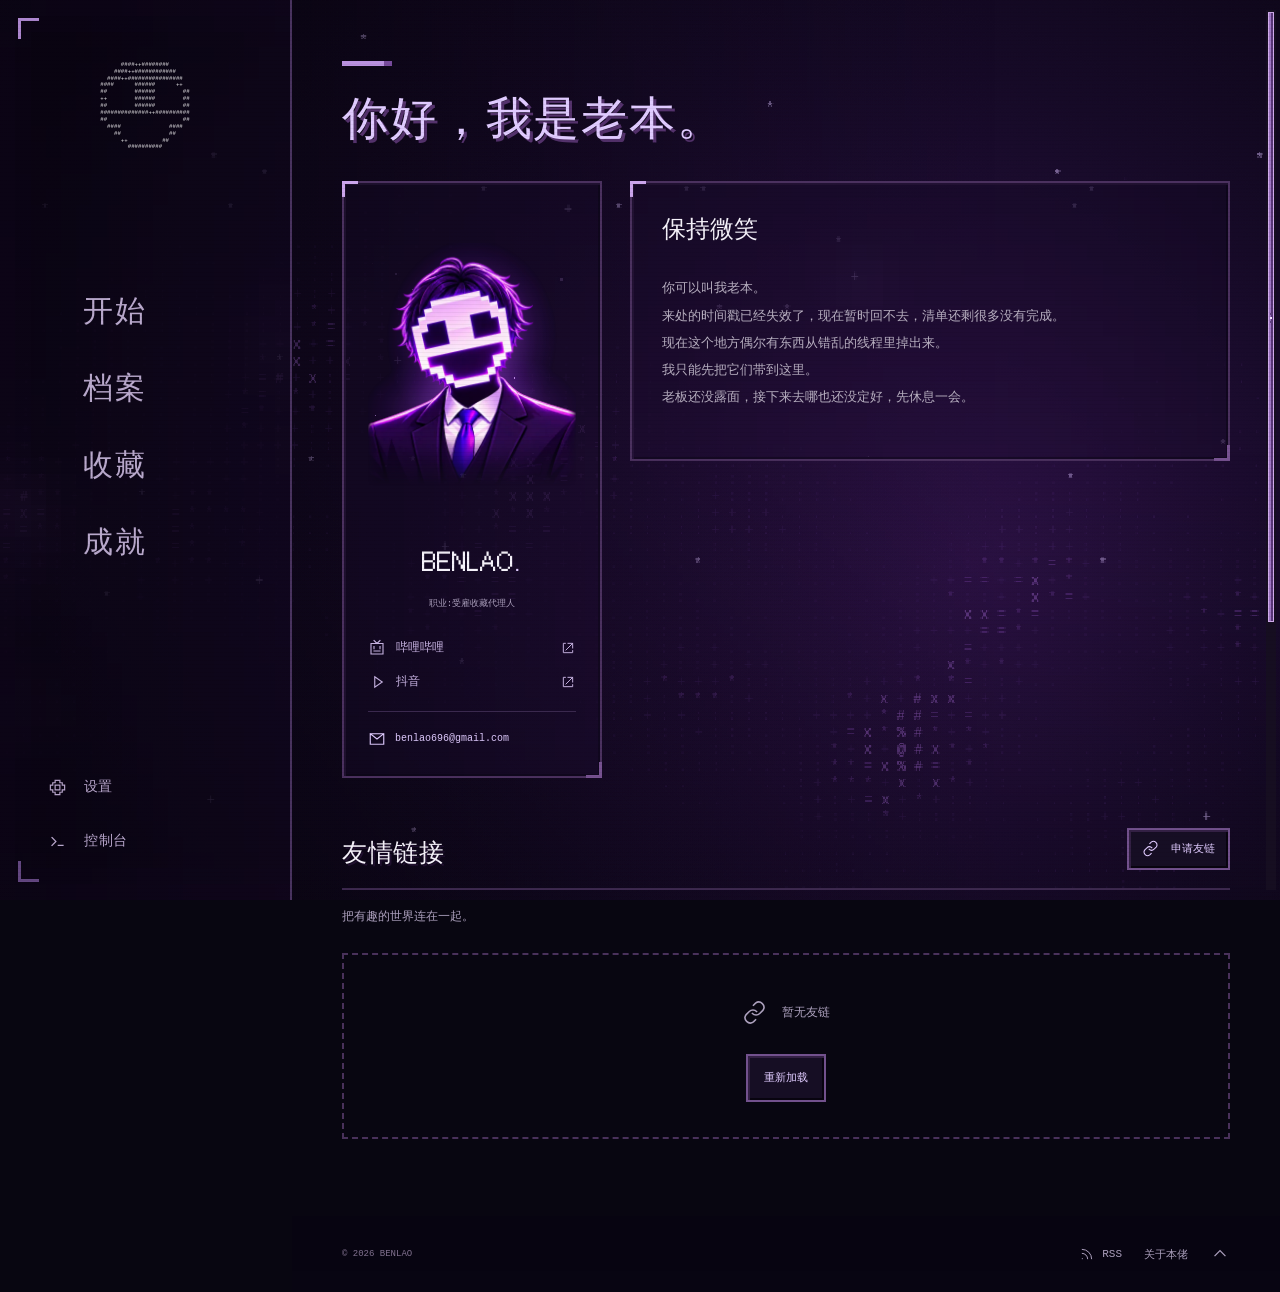
==== commit 7423752a: "deploy blog" ====
--- a/about/index.html
+++ b/about/index.html
@@ -13,7 +13,7 @@
       } catch { root.dataset.motion = matchMedia('(prefers-reduced-motion: reduce)').matches ? 'reduced' : 'full'; }
       root.lang = root.dataset.language === 'en' ? 'en' : 'zh-CN';
       document.title = root.dataset.language === 'en' ? englishTitle : pageTitle;
-    })();</script><link rel="stylesheet" href="/_astro/BaseLayout.Deaii0Kj.css"><link rel="stylesheet" href="/_astro/ScrambleText.Ccptlcg6.css"></head><body id="top" data-title-zh="关于老本 · 本佬" data-title-en="About Benlao · BENLAO" data-blog-api="https://benlao-blog-api.benlao696.workers.dev" data-turnstile-key="0x4AAAAAAFgZ0tyQg3iEKPgP"><div class="void-loader" data-void-loader role="status" aria-label="正在加载网站" data-aria-en="Loading website" aria-live="polite" data-no-text-decode><pre class="void-loader-fallback" aria-hidden="true">        :|:        
+    })();</script><link rel="stylesheet" href="/_astro/BaseLayout.BYTqUSwI.css"><link rel="stylesheet" href="/_astro/ScrambleText.Ccptlcg6.css"></head><body id="top" data-title-zh="关于老本 · 本佬" data-title-en="About Benlao · BENLAO" data-blog-api="https://blog-api.benlao.top" data-turnstile-key data-friendlink-verification-provider="self-hosted"><div class="void-loader" data-void-loader role="status" aria-label="正在加载网站" data-aria-en="Loading website" aria-live="polite" data-no-text-decode><pre class="void-loader-fallback" aria-hidden="true">        :|:        
        &lt;#|#&gt;       
       /##|##\      
        &lt;#|#&gt;       
@@ -26,7 +26,7 @@
       loader.remove();
     }
   }, 15000);
-</script><script type="module" src="/_astro/VoidLoader.astro_astro_type_script_index_0_lang.DA_737BB.js"></script><div class="game-background" data-game-background data-background-state="static" aria-hidden="true"><svg class="nebula-fallback" viewBox="0 0 1024 640" preserveAspectRatio="xMidYMid slice"><defs><radialGradient id="nebula-ink" gradientUnits="userSpaceOnUse" cx="604.16" cy="345.6" r="665.6" fx="747.52" fy="403.2"><stop stop-color="#2d1246"></stop><stop offset=".5" stop-color="#160a27"></stop><stop offset="1" stop-color="#07040e"></stop></radialGradient></defs><path fill="url(#nebula-ink)" d="M0 0h1024v640H0z"></path><g font-family="Consolas,monospace" font-size="10" dominant-baseline="text-before-edge"><text x="972.3 312.5 13.0 13.2 601.4 205.8 949.8 241.9 805.9 398.0 542.0 554.0 830.0 86.0 218.0 458.0 494.0 818.0 649.9 661.7 409.4 565.4 613.4 529.0 252.8 336.8 923.5 275.3 347.3 671.3 383.0 815.0 154.8 1018.8 370.3 550.2 838.2 238.1 130.0 382.1 1006.7 203.7 911.9 348.2" y="12 24 48 60 72 108 108 120 120 132 132 132 132 144 144 144 144 144 168 192 216 216 216 240 252 252 312 324 324 324 336 336 348 348 384 396 396 408 420 468 516 564 576 588" fill="#dac0ff" opacity="0.625">***+***********+***+*****+********+**+**+++*</text><text x="853.9 338.0 374.0 302.0 314.0 338.0 374.0 302.0 314.0 326.0 338.0 362.0 181.9 265.9 277.9 289.9 349.9 373.9 133.9 181.9 193.9 205.9 253.9 301.9 109.7 157.7 241.7 277.7 349.7 121.6 205.6 229.6 253.6 361.6 97.4 169.4 349.4 361.4 97.2 1021.2 193.0 349.0 445.0 457.0 493.0 709.0 997.0 1009.0 72.8 96.8 384.8 396.8 408.8 432.8 456.8 516.8 912.8 924.8 936.8 1020.8 72.6 156.6 180.6 504.6 516.6 936.6 984.6 84.3 156.3 180.3 192.3 384.3 540.3 852.3 924.3 948.3 336.0 384.0 516.0 540.0 840.0 912.0 960.0 23.8 35.8 347.8 527.8 539.8 575.8 599.8 611.8 719.8 935.8 -0.5 323.5 359.5 587.5 839.5 935.5 299.3 551.3 647.3 791.3 803.3 863.3 911.3 923.3 155.0 263.0 515.0 623.0 647.0 803.0 827.0 875.0 887.0 947.0 250.8 358.8 514.8 646.8 658.8 754.8 922.8 994.8 286.6 358.6 514.6 526.6 646.6 898.6 994.6 286.4 490.4 658.4 718.4 730.4 946.4 958.4 982.4 298.3 478.3 646.3 670.3 718.3 922.3 934.3 994.3 310.2 574.2 682.2 898.2 298.1 538.1 574.1 586.1 598.1 622.1 634.1 682.1 874.1 886.1 262.0 562.0 610.0 670.0 694.0 850.0 874.0 1018.0 70.0 82.0 250.0 286.0 538.0 586.0 598.0 682.0 82.0 94.0 214.0 226.0 286.0 310.0 586.0 634.0 670.0 70.1 130.1 310.1 622.1 634.1 646.1 826.1 850.1 874.1 1018.1 70.1 106.1 118.1 298.1 802.1 838.1 70.2 82.2 106.2 322.2 406.2 478.2 994.2 58.4 70.4 118.4 322.4 334.4 454.4 874.4 46.5 70.5 82.5 94.5 130.5 478.5 778.5 874.5 82.7 94.7 502.7 886.7 10.9 94.9 118.9 490.9 586.9 826.9 850.9 958.9 23.2 47.2 107.2 503.2 515.2 599.2 803.2 815.2 827.2 863.2 59.4 95.4 539.4 539.7 551.7 563.7 755.7 791.7 815.7 923.7 755.9 803.9 744.2 804.2 720.4 780.4 804.4 696.7 792.7 852.7 648.9 660.9 864.9 601.1 649.1 661.1 805.1 817.1 841.1 853.1" y="120 132 132 144 144 144 144 156 156 156 156 156 168 168 168 168 168 168 180 180 180 180 180 180 192 192 192 192 192 204 204 204 204 204 216 216 216 216 228 228 240 240 240 240 240 240 240 240 252 252 252 252 252 252 252 252 252 252 252 252 264 264 264 264 264 264 264 276 276 276 276 276 276 276 276 276 288 288 288 288 288 288 288 300 300 300 300 300 300 300 300 300 300 312 312 312 312 312 312 324 324 324 324 324 324 324 324 336 336 336 336 336 336 336 336 336 336 348 348 348 348 348 348 348 348 360 360 360 360 360 360 360 372 372 372 372 372 372 372 372 384 384 384 384 384 384 384 384 396 396 396 396 408 408 408 408 408 408 408 408 408 408 420 420 420 420 420 420 420 420 432 432 432 432 432 432 432 432 444 444 444 444 444 444 444 444 444 456 456 456 456 456 456 456 456 456 456 468 468 468 468 468 468 480 480 480 480 480 480 480 492 492 492 492 492 492 492 504 504 504 504 504 504 504 504 516 516 516 516 528 528 528 528 528 528 528 528 540 540 540 540 540 540 540 540 540 540 552 552 552 564 564 564 564 564 564 564 576 576 588 588 600 600 600 612 612 612 624 624 624 636 636 636 636 636 636 636" fill="#4e2b75" opacity="0.1875">.....................................................................................................................................................................................................................................................................................</text><text x="350.0 350.0 301.9 313.9 325.9 145.9 265.9 277.9 313.9 325.9 337.9 133.7 145.7 169.7 181.7 253.7 265.7 289.7 301.7 313.7 325.7 337.7 133.6 145.6 157.6 169.6 181.6 193.6 217.6 241.6 301.6 325.6 337.6 349.6 121.4 181.4 193.4 205.4 229.4 241.4 253.4 265.4 325.4 85.2 109.2 145.2 157.2 181.2 193.2 205.2 217.2 253.2 349.2 97.0 109.0 121.0 133.0 145.0 157.0 169.0 181.0 205.0 229.0 313.0 361.0 1021.0 108.8 120.8 132.8 144.8 156.8 168.8 180.8 192.8 204.8 228.8 348.8 372.8 420.8 444.8 468.8 480.8 504.8 984.8 996.8 1008.8 84.6 96.6 144.6 168.6 192.6 204.6 348.6 360.6 372.6 384.6 396.6 408.6 420.6 468.6 492.6 876.6 996.6 1008.6 72.3 96.3 120.3 132.3 144.3 168.3 204.3 336.3 348.3 372.3 396.3 492.3 504.3 516.3 528.3 888.3 912.3 972.3 984.3 996.3 48.0 60.0 72.0 108.0 120.0 132.0 144.0 156.0 168.0 180.0 192.0 204.0 216.0 324.0 348.0 360.0 372.0 396.0 408.0 504.0 864.0 876.0 900.0 972.0 984.0 47.8 83.8 95.8 119.8 131.8 143.8 155.8 167.8 179.8 191.8 203.8 311.8 323.8 335.8 359.8 371.8 383.8 491.8 851.8 863.8 875.8 887.8 947.8 959.8 971.8 1019.8 23.5 35.5 59.5 83.5 119.5 143.5 155.5 167.5 179.5 203.5 275.5 287.5 299.5 371.5 383.5 527.5 539.5 551.5 575.5 599.5 611.5 623.5 863.5 875.5 959.5 971.5 983.5 -0.7 11.3 23.3 155.3 239.3 251.3 263.3 287.3 371.3 503.3 515.3 527.3 539.3 563.3 575.3 587.3 599.3 611.3 623.3 827.3 839.3 851.3 875.3 887.3 947.3 959.3 971.3 983.3 995.3 11.0 131.0 143.0 191.0 203.0 239.0 251.0 371.0 503.0 527.0 539.0 551.0 575.0 611.0 635.0 779.0 791.0 839.0 851.0 863.0 959.0 971.0 983.0 1007.0 130.8 214.8 226.8 370.8 502.8 526.8 538.8 586.8 598.8 610.8 634.8 778.8 790.8 802.8 826.8 838.8 850.8 862.8 946.8 958.8 970.8 982.8 1006.8 130.6 142.6 166.6 250.6 262.6 274.6 490.6 502.6 538.6 610.6 622.6 634.6 742.6 754.6 778.6 790.6 802.6 826.6 838.6 850.6 862.6 874.6 958.6 970.6 1006.6 1018.6 -1.6 106.4 154.4 202.4 250.4 262.4 274.4 346.4 358.4 370.4 466.4 502.4 514.4 526.4 622.4 634.4 646.4 670.4 742.4 754.4 826.4 850.4 862.4 874.4 898.4 922.4 934.4 970.4 1018.4 -1.7 94.3 118.3 142.3 250.3 262.3 274.3 286.3 334.3 346.3 358.3 454.3 502.3 514.3 526.3 538.3 550.3 574.3 586.3 598.3 610.3 622.3 634.3 658.3 730.3 742.3 838.3 850.3 874.3 886.3 898.3 910.3 946.3 958.3 970.3 1006.3 1018.3 106.2 118.2 130.2 154.2 238.2 250.2 262.2 274.2 334.2 466.2 478.2 490.2 502.2 514.2 526.2 538.2 562.2 586.2 598.2 610.2 622.2 634.2 646.2 658.2 706.2 718.2 730.2 742.2 862.2 874.2 886.2 910.2 922.2 958.2 970.2 1006.2 1018.2 82.1 94.1 106.1 118.1 226.1 250.1 322.1 334.1 442.1 454.1 466.1 478.1 490.1 502.1 514.1 526.1 550.1 562.1 610.1 646.1 694.1 706.1 838.1 850.1 862.1 922.1 970.1 982.1 994.1 1018.1 58.0 70.0 82.0 94.0 106.0 118.0 142.0 166.0 190.0 202.0 226.0 238.0 250.0 322.0 430.0 442.0 454.0 466.0 490.0 514.0 526.0 538.0 550.0 634.0 682.0 706.0 838.0 862.0 886.0 1006.0 106.0 118.0 130.0 142.0 154.0 166.0 178.0 190.0 214.0 226.0 238.0 298.0 322.0 334.0 442.0 454.0 466.0 478.0 490.0 502.0 514.0 526.0 550.0 574.0 622.0 634.0 646.0 658.0 694.0 706.0 718.0 826.0 838.0 850.0 862.0 874.0 898.0 46.0 58.0 70.0 118.0 130.0 142.0 166.0 178.0 298.0 322.0 382.0 418.0 442.0 466.0 478.0 490.0 514.0 538.0 562.0 574.0 622.0 658.0 682.0 694.0 802.0 814.0 838.0 850.0 862.0 874.0 922.0 970.0 994.0 1006.0 1018.0 46.1 58.1 94.1 106.1 322.1 406.1 418.1 430.1 442.1 454.1 466.1 478.1 490.1 514.1 550.1 574.1 586.1 598.1 610.1 658.1 670.1 682.1 694.1 790.1 802.1 814.1 838.1 862.1 898.1 982.1 1006.1 34.1 46.1 322.1 334.1 358.1 370.1 394.1 406.1 418.1 430.1 442.1 454.1 466.1 478.1 502.1 514.1 550.1 610.1 622.1 634.1 646.1 658.1 670.1 814.1 826.1 850.1 874.1 886.1 898.1 922.1 934.1 958.1 982.1 994.1 1006.1 34.2 46.2 58.2 94.2 334.2 346.2 358.2 370.2 382.2 394.2 418.2 454.2 490.2 502.2 586.2 598.2 610.2 622.2 634.2 646.2 754.2 790.2 802.2 886.2 910.2 958.2 970.2 982.2 22.4 34.4 82.4 94.4 106.4 358.4 370.4 466.4 478.4 502.4 526.4 574.4 598.4 622.4 634.4 790.4 886.4 910.4 922.4 946.4 958.4 970.4 994.4 22.5 34.5 106.5 490.5 502.5 586.5 610.5 622.5 790.5 922.5 934.5 946.5 958.5 10.7 34.7 70.7 106.7 118.7 490.7 514.7 562.7 586.7 598.7 610.7 622.7 634.7 766.7 778.7 790.7 898.7 910.7 922.7 934.7 946.7 958.7 34.9 58.9 70.9 82.9 514.9 526.9 538.9 550.9 562.9 574.9 598.9 610.9 622.9 634.9 778.9 862.9 874.9 886.9 898.9 910.9 922.9 934.9 -0.8 527.2 539.2 551.2 563.2 575.2 587.2 611.2 635.2 755.2 767.2 779.2 839.2 851.2 875.2 887.2 899.2 911.2 923.2 935.2 527.4 599.4 611.4 767.4 779.4 803.4 815.4 827.4 839.4 875.4 899.4 923.4 611.7 623.7 647.7 731.7 743.7 767.7 803.7 827.7 887.7 899.7 911.7 659.9 707.9 731.9 743.9 767.9 791.9 815.9 875.9 899.9 923.9 624.2 636.2 660.2 672.2 696.2 708.2 720.2 732.2 792.2 852.2 876.2 900.2 912.2 612.4 624.4 636.4 648.4 660.4 672.4 684.4 816.4 840.4 876.4 888.4 900.4 612.7 624.7 636.7 648.7 660.7 684.7 804.7 816.7 828.7 840.7 864.7 876.7 888.7 612.9 624.9 636.9 804.9 816.9 828.9 840.9 852.9 876.9 888.9 637.1" y="144 156 168 168 168 180 180 180 180 180 180 192 192 192 192 192 192 192 192 192 192 192 204 204 204 204 204 204 204 204 204 204 204 204 216 216 216 216 216 216 216 216 216 228 228 228 228 228 228 228 228 228 228 240 240 240 240 240 240 240 240 240 240 240 240 240 252 252 252 252 252 252 252 252 252 252 252 252 252 252 252 252 252 252 252 252 264 264 264 264 264 264 264 264 264 264 264 264 264 264 264 264 264 264 276 276 276 276 276 276 276 276 276 276 276 276 276 276 276 276 276 276 276 276 288 288 288 288 288 288 288 288 288 288 288 288 288 288 288 288 288 288 288 288 288 288 288 288 288 300 300 300 300 300 300 300 300 300 300 300 300 300 300 300 300 300 300 300 300 300 300 300 300 300 300 312 312 312 312 312 312 312 312 312 312 312 312 312 312 312 312 312 312 312 312 312 312 312 312 312 312 312 324 324 324 324 324 324 324 324 324 324 324 324 324 324 324 324 324 324 324 324 324 324 324 324 324 324 324 324 324 336 336 336 336 336 336 336 336 336 336 336 336 336 336 336 336 336 336 336 336 336 336 336 336 348 348 348 348 348 348 348 348 348 348 348 348 348 348 348 348 348 348 348 348 348 348 348 360 360 360 360 360 360 360 360 360 360 360 360 360 360 360 360 360 360 360 360 360 360 360 360 360 360 372 372 372 372 372 372 372 372 372 372 372 372 372 372 372 372 372 372 372 372 372 372 372 372 372 372 372 372 372 384 384 384 384 384 384 384 384 384 384 384 384 384 384 384 384 384 384 384 384 384 384 384 384 384 384 384 384 384 384 384 384 384 384 384 384 384 396 396 396 396 396 396 396 396 396 396 396 396 396 396 396 396 396 396 396 396 396 396 396 396 396 396 396 396 396 396 396 396 396 396 396 396 396 408 408 408 408 408 408 408 408 408 408 408 408 408 408 408 408 408 408 408 408 408 408 408 408 408 408 408 408 408 408 420 420 420 420 420 420 420 420 420 420 420 420 420 420 420 420 420 420 420 420 420 420 420 420 420 420 420 420 420 420 432 432 432 432 432 432 432 432 432 432 432 432 432 432 432 432 432 432 432 432 432 432 432 432 432 432 432 432 432 432 432 432 432 432 432 432 432 444 444 444 444 444 444 444 444 444 444 444 444 444 444 444 444 444 444 444 444 444 444 444 444 444 444 444 444 444 444 444 444 444 444 444 456 456 456 456 456 456 456 456 456 456 456 456 456 456 456 456 456 456 456 456 456 456 456 456 456 456 456 456 456 456 456 468 468 468 468 468 468 468 468 468 468 468 468 468 468 468 468 468 468 468 468 468 468 468 468 468 468 468 468 468 468 468 468 468 468 468 480 480 480 480 480 480 480 480 480 480 480 480 480 480 480 480 480 480 480 480 480 480 480 480 480 480 480 480 492 492 492 492 492 492 492 492 492 492 492 492 492 492 492 492 492 492 492 492 492 492 492 504 504 504 504 504 504 504 504 504 504 504 504 504 516 516 516 516 516 516 516 516 516 516 516 516 516 516 516 516 516 516 516 516 516 516 528 528 528 528 528 528 528 528 528 528 528 528 528 528 528 528 528 528 528 528 528 528 540 540 540 540 540 540 540 540 540 540 540 540 540 540 540 540 540 540 540 540 552 552 552 552 552 552 552 552 552 552 552 552 564 564 564 564 564 564 564 564 564 564 564 576 576 576 576 576 576 576 576 576 576 588 588 588 588 588 588 588 588 588 588 588 588 588 600 600 600 600 600 600 600 600 600 600 600 600 612 612 612 612 612 612 612 612 612 612 612 612 612 624 624 624 624 624 624 624 624 624 624 636" fill="#4e2b75" opacity="0.25">...:...:::...:...:.:::..::.:..::::.::..::::.::...:.::..:::...:::..::::::..:::..:::......:.:::....::::..:...::.....:.::.....:..:::::...:::.:....:....::..::.:::.:.:..:::......::.:::::..:::::.::........:....:::::..:::.::..........::.:::::::::....::......::::.:.::..::.:.::.:::..::.:.:...::.....::.::.:......:.::.:..:::::.::....:::......:::..:..:..:..::..::.::.::::.....:...::::.:..::....:.::..:.:...:::.::::::..::.:.:.:::..........::...::.:.........::..::::...::...:..::.:::::.:....::..:...:.:.....:::::...:::........::....::.:..:::...:.:::......:.::..:::.:...:...::.....:.:::..::::.....:::.::.:.....:.:::.:........:.....::::.:::..:.::::........:::..:..:.:...:..:.::..::.::.....:::.::.:..::.:......:.:.:::.:::.:.::..::.::...::...:..:.:....:...::::..::::...:..:::...::..::...:...:::........:.......:....:..:........:...</text><text x="265.6 277.6 313.6 133.4 145.4 157.4 289.4 301.4 313.4 337.4 121.2 133.2 169.2 229.2 241.2 301.2 337.2 217.0 241.0 253.0 337.0 216.8 312.8 108.6 120.6 132.6 216.6 288.6 312.6 336.6 432.6 444.6 456.6 480.6 1020.6 108.3 252.3 288.3 300.3 312.3 408.3 420.3 444.3 456.3 1008.3 1020.3 84.0 96.0 252.0 288.0 300.0 312.0 432.0 996.0 59.8 71.8 107.8 239.8 251.8 275.8 299.8 395.8 419.8 431.8 479.8 503.8 515.8 983.8 1007.8 47.5 95.5 131.5 191.5 215.5 239.5 251.5 263.5 407.5 419.5 467.5 503.5 515.5 35.3 71.3 107.3 119.3 131.3 167.3 179.3 191.3 215.3 383.3 1019.3 -1.0 23.0 47.0 59.0 95.0 107.0 119.0 167.0 179.0 215.0 227.0 407.0 563.0 587.0 599.0 995.0 1019.0 -1.2 58.8 106.8 118.8 142.8 166.8 238.8 382.8 394.8 466.8 550.8 562.8 574.8 622.8 814.8 -1.4 94.6 118.6 154.6 238.6 370.6 382.6 394.6 454.6 466.6 478.6 550.6 586.6 598.6 766.6 814.6 118.4 130.4 142.4 166.4 226.4 238.4 382.4 430.4 454.4 478.4 538.4 550.4 562.4 586.4 598.4 610.4 766.4 778.4 790.4 802.4 838.4 70.3 106.3 130.3 154.3 166.3 202.3 214.3 238.3 382.3 406.3 418.3 466.3 562.3 778.3 790.3 814.3 826.3 -1.8 94.2 178.2 358.2 382.2 430.2 442.2 454.2 778.2 826.2 850.2 934.2 946.2 982.2 994.2 34.1 70.1 130.1 142.1 166.1 190.1 214.1 346.1 430.1 718.1 766.1 802.1 826.1 898.1 910.1 934.1 946.1 958.1 1006.1 10.0 154.0 178.0 214.0 334.0 346.0 358.0 382.0 394.0 718.0 742.0 754.0 778.0 898.0 910.0 922.0 970.0 982.0 994.0 -2.0 34.0 46.0 58.0 358.0 382.0 406.0 430.0 730.0 802.0 814.0 886.0 922.0 970.0 994.0 1006.0 1018.0 22.0 34.0 334.0 370.0 430.0 502.0 526.0 550.0 706.0 790.0 826.0 886.0 898.0 946.0 958.0 982.0 34.1 334.1 346.1 358.1 382.1 502.1 526.1 562.1 706.1 718.1 730.1 766.1 778.1 886.1 910.1 922.1 946.1 994.1 -1.9 10.1 22.1 346.1 490.1 526.1 538.1 574.1 586.1 598.1 682.1 706.1 718.1 790.1 910.1 946.1 -1.8 22.2 562.2 658.2 682.2 694.2 718.2 766.2 778.2 898.2 922.2 -1.6 490.4 514.4 610.4 646.4 670.4 766.4 778.4 934.4 10.5 526.5 538.5 550.5 562.5 574.5 598.5 634.5 646.5 670.5 766.5 526.7 538.7 550.7 574.7 646.7 730.7 -1.1 658.9 766.9 623.2 731.2 623.4 683.4 707.4 755.4 851.4 863.4 887.4 911.4 659.7 695.7 719.7 839.7 851.7 863.7 875.7 623.9 635.9 647.9 671.9 719.9 827.9 839.9 863.9 887.9 648.2 684.2 816.2 828.2 840.2 864.2 888.2 828.4 852.4 864.4" y="204 204 204 216 216 216 216 216 216 216 228 228 228 228 228 228 228 240 240 240 240 252 252 264 264 264 264 264 264 264 264 264 264 264 264 276 276 276 276 276 276 276 276 276 276 276 288 288 288 288 288 288 288 288 300 300 300 300 300 300 300 300 300 300 300 300 300 300 300 312 312 312 312 312 312 312 312 312 312 312 312 312 324 324 324 324 324 324 324 324 324 324 324 336 336 336 336 336 336 336 336 336 336 336 336 336 336 336 336 336 348 348 348 348 348 348 348 348 348 348 348 348 348 348 348 360 360 360 360 360 360 360 360 360 360 360 360 360 360 360 360 372 372 372 372 372 372 372 372 372 372 372 372 372 372 372 372 372 372 372 372 372 384 384 384 384 384 384 384 384 384 384 384 384 384 384 384 384 384 396 396 396 396 396 396 396 396 396 396 396 396 396 396 396 408 408 408 408 408 408 408 408 408 408 408 408 408 408 408 408 408 408 408 420 420 420 420 420 420 420 420 420 420 420 420 420 420 420 420 420 420 420 432 432 432 432 432 432 432 432 432 432 432 432 432 432 432 432 432 444 444 444 444 444 444 444 444 444 444 444 444 444 444 444 444 456 456 456 456 456 456 456 456 456 456 456 456 456 456 456 456 456 456 468 468 468 468 468 468 468 468 468 468 468 468 468 468 468 468 480 480 480 480 480 480 480 480 480 480 480 492 492 492 492 492 492 492 492 492 504 504 504 504 504 504 504 504 504 504 504 516 516 516 516 516 516 528 528 528 540 540 552 552 552 552 552 552 552 552 564 564 564 564 564 564 564 576 576 576 576 576 576 576 576 576 588 588 588 588 588 588 588 600 600 600" fill="#4e2b75" opacity="0.3125">+:::::+++::::::++:++:::::::::::++:+::::::+::+:::++:++::+:++::+:::+::++::::++++:+:::+::::++++::+++::++++++::::::++::::++::+:::+:::++++++:::+:+::+:+++++:::++:+++:+:::++::::+++::::+:+:++::++++:::::++::::::++++:::+:+::+:::++::::::++::::+:+:++:+::::++:::::::::::++:+::::::++:::++::++++++:+:+::+::++:::++:::+:++::+::::+::++::::+::::++++::+:++:+::::+::++::+++:::+:+::::+::::::::::::</text><text x="289.6 265.2 325.2 277.0 301.0 276.8 288.8 228.6 264.6 324.6 216.3 276.3 324.3 468.3 480.3 264.0 468.0 492.0 1008.0 215.8 263.8 287.8 995.8 71.5 107.5 227.5 491.5 995.5 1019.5 95.3 203.3 227.3 395.3 1007.3 395.0 419.0 443.0 491.0 178.8 490.8 46.6 106.6 562.6 574.6 214.4 394.4 574.4 814.4 10.3 82.3 442.3 754.3 766.3 802.3 70.2 82.2 142.2 214.2 226.2 346.2 370.2 394.2 418.2 -1.9 154.1 178.1 202.1 394.1 730.1 370.0 766.0 826.0 946.0 958.0 22.0 418.0 982.0 10.0 346.0 394.0 718.0 730.0 742.0 910.0 370.1 394.1 538.1 754.1 970.1 562.1 694.1 754.1 778.1 970.1 514.2 538.2 550.2 670.2 934.2 946.2 586.4 694.4 742.4 754.4 -1.5 514.5 658.5 730.5 754.5 -1.3 754.7 682.9 742.9 635.4 743.4 635.7 695.9 851.9" y="204 228 228 240 240 252 252 264 264 264 276 276 276 276 276 288 288 288 288 300 300 300 300 312 312 312 312 312 312 324 324 324 324 324 336 336 336 336 348 348 360 360 360 360 372 372 372 372 384 384 384 384 384 384 396 396 396 396 396 396 396 396 396 408 408 408 408 408 408 420 420 420 420 420 432 432 432 444 444 444 444 444 444 444 456 456 456 456 456 468 468 468 468 468 480 480 480 480 480 480 492 492 492 492 504 504 504 504 504 516 516 528 528 552 552 564 576 576" fill="#4e2b75" opacity="0.375">++++++++++++++++++++++++++++++++++++++++++++++++++++++++++++++++++++++++++++++++++++++++++++++++++++++++++++++++++++++</text><text x="277.4 277.2 313.2 240.8 228.3 228.0 420.0 480.0 1020.0 227.8 407.8 455.8 431.5 1007.5 467.3 35.0 71.0 467.0 479.0 22.8 454.8 22.6 58.6 178.6 190.6 214.6 442.6 10.4 82.4 178.4 22.3 190.3 430.3 166.2 754.2 814.2 10.1 22.1 46.1 358.1 370.1 418.1 742.1 754.1 22.0 34.0 418.0 802.0 814.0 10.0 370.0 778.0 910.0 934.0 754.0 766.0 778.0 22.1 742.1 934.1 958.1 10.2 574.2 706.2 730.2 538.4 550.4 562.4 682.5 742.5 682.7 718.7 646.9 730.9 659.2 671.2 647.4 659.4 707.7 683.9" y="216 228 228 252 276 288 288 288 288 300 300 300 312 312 324 336 336 336 336 348 348 360 360 360 360 360 360 372 372 372 384 384 384 396 396 396 408 408 408 408 408 408 408 408 420 420 420 420 420 432 432 432 432 432 444 444 444 456 456 456 456 480 480 480 480 492 492 492 504 504 516 516 528 528 540 540 552 552 564 576" fill="#824ab4" opacity="0.4375">*****=*********=***=**==*****=**=***=*=**===**=*=****===**=*==*******=*****=****</text><text x="289.2 289.0 240.6 300.6 240.3 444.0 443.5 479.5 455.3 455.0 34.6 82.6 70.4 418.4 442.4 34.3 58.3 178.3 394.3 10.2 802.2 382.1 406.1 778.1 -2.0 406.0 394.0 766.0 790.0 946.0 958.0 -1.9 10.1 742.2 718.5 658.7 719.2 671.7" y="228 240 264 264 276 288 312 312 324 336 360 360 372 372 372 384 384 384 384 396 396 408 408 408 420 420 432 432 432 432 432 456 456 480 504 516 540 564" fill="#824ab4" opacity="0.5">======================================</text><text x="265.0 264.8 276.6 467.8 419.3 431.0 418.8 430.8 442.8 70.6 430.6 22.4 46.3 22.2 790.1 742.0 -2.0 682.4 706.4 718.4 670.7 670.9 718.9 683.2 695.4 719.4 683.7" y="240 252 264 300 324 336 348 348 348 360 360 372 384 396 408 432 444 492 492 492 516 528 528 540 552 552 564" fill="#ac6edd" opacity="0.5625">xxxxxxxxxxxx#xxxxx#xxxxxxxx</text><text x="325.0 324.8 264.3 432.3 240.0 276.0 456.0 443.8 395.5 47.3 59.3 83.3 407.3 443.3 479.3 491.3 83.0 10.8 82.8 94.8 190.8 202.8 406.8 478.8 10.6 202.6 226.6 418.6 34.4 58.4 94.4 190.4 406.4 226.3 34.2 46.2 58.2 190.2 202.2 406.2 766.2 790.2 58.1 814.1 46.0 730.0 934.0 346.0 358.0 406.0 934.0 742.1 766.1 526.2 10.4 658.4 742.7 754.9 647.2 743.2 671.4 731.4" y="240 252 276 276 288 288 288 300 312 324 324 324 324 324 324 324 336 348 348 348 348 348 348 348 360 360 360 360 372 372 372 372 372 384 396 396 396 396 396 396 396 396 408 408 420 420 420 432 444 444 444 468 468 480 492 492 516 528 540 540 552 552" fill="#824ab4" opacity="0.375">**************************************************************</text><text x="300.8 431.3 34.8 406.6 46.4 790.0 754.0 730.1 730.4" y="252 324 348 360 372 420 432 468 492" fill="#ac6edd" opacity="0.5">xxxxxxxxx</text><text x="252.6 455.5 46.8 70.8 694.5 706.5 706.7 706.9 707.2" y="264 312 348 348 504 504 516 528 540" fill="#ac6edd" opacity="0.625">#########</text><text x="694.7 694.9 695.2" y="516 528 540" fill="#ac6edd" opacity="0.6875">%@%</text></g></svg><canvas data-nebula-canvas></canvas><div class="site-glitch-overlay" data-glitch-background data-glitch-state="disabled" data-glitch-active="false" aria-hidden="true"><canvas class="site-glitch-canvas" data-glitch-canvas></canvas></div><script type="module" src="/_astro/GlitchBackground.astro_astro_type_script_index_0_lang.CJwJlWRc.js"></script></div><script type="module" src="/_astro/GameBackground.astro_astro_type_script_index_0_lang.B1zMoQFI.js"></script><a class="skip-link" href="#main"><span data-ui-text><span data-language-text="zh">跳到主要内容</span><span data-language-text="en" lang="en">Skip to content</span></span></a><header class="site-header" data-game-menu data-menu-phase="idle"><div class="header-inner"><div class="menu-brand-row"><button type="button" class="brand mask-pet" aria-label="戳一下面具" data-i18n-label="mask.pet" data-mask-pet data-mood="calm" data-anger="0"><span class="ascii-mask-mark brand-ascii" style="--ascii-mask-size:124px" data-ascii-mask data-ascii-mask-state="static" aria-hidden="true"><svg class="ascii-mask-svg" data-ascii-mask-frame viewBox="0 0 216 216" preserveAspectRatio="xMidYMid meet" aria-hidden="true" focusable="false"><text xml:space="preserve" fill="currentColor" font-family="Courier New, monospace" font-size="10"><tspan x="6" y="14">                                  </tspan><tspan x="6" y="26">                                  </tspan><tspan x="6" y="38">          ############++          </tspan><tspan x="6" y="50">        ############++####        </tspan><tspan x="6" y="62">      ############++########      </tspan><tspan x="6" y="74">    ####      ##++##      ##      </tspan><tspan x="6" y="86">    ##        ++####        ##    </tspan><tspan x="6" y="98">    ##        ######        ##    </tspan><tspan x="6" y="110">    ##        ######        ++    </tspan><tspan x="6" y="122">    ####++################++##    </tspan><tspan x="6" y="134">    ##                      ##    </tspan><tspan x="6" y="146">      ####              ####      </tspan><tspan x="6" y="158">        ##              ##        </tspan><tspan x="6" y="170">          ##          ##          </tspan><tspan x="6" y="182">            ####++####            </tspan><tspan x="6" y="194">                                  </tspan><tspan x="6" y="206">                                  </tspan></text></svg></span></button><div class="mobile-actions"><button type="button" class="icon-button settings-trigger mobile-settings" aria-label="打开设置" data-i18n-label="settings.open" aria-controls="settings-dialog"><svg width="20" height="20" viewBox="0 0 24 24" fill="none" stroke="currentColor" stroke-width="1.5" stroke-linecap="square" stroke-linejoin="miter" aria-hidden="true"><path d="M9 3h6v3h3v3h3v6h-3v3h-3v3H9v-3H6v-3H3V9h3V6h3zM9 9h6v6H9z"></path></svg></button><button type="button" class="icon-button mobile-menu-toggle" aria-label="展开导航" data-i18n-label="nav.open" aria-controls="menu-panel" aria-expanded="false"><svg width="20" height="20" viewBox="0 0 24 24" fill="none" stroke="currentColor" stroke-width="1.5" stroke-linecap="square" stroke-linejoin="miter" aria-hidden="true"><path d="M4 7h16M4 12h16M4 17h16"></path></svg></button></div></div><div id="menu-panel" class="menu-panel"><nav id="main-nav" class="main-nav" aria-label="主导航" data-i18n-label="nav.main"><a href="/" aria-label="开始" data-i18n-label="nav.home" data-menu-item><span class="menu-selector" aria-hidden="true">▶</span><span class="menu-label"><span data-ui-text><span data-language-text="zh">开始</span><span data-language-text="en" lang="en">START</span></span></span></a><a href="/posts/" aria-label="档案" data-i18n-label="nav.posts" data-menu-item><span class="menu-selector" aria-hidden="true">▶</span><span class="menu-label"><span data-ui-text><span data-language-text="zh">档案</span><span data-language-text="en" lang="en">ARCHIVE</span></span></span></a><a href="/works/" aria-label="收藏" data-i18n-label="nav.works" data-menu-item><span class="menu-selector" aria-hidden="true">▶</span><span class="menu-label"><span data-ui-text><span data-language-text="zh">收藏</span><span data-language-text="en" lang="en">COLLECTION</span></span></span></a><a href="/achievements/" aria-label="成就" data-i18n-label="nav.achievements" data-menu-item><span class="menu-selector" aria-hidden="true">▶</span><span class="menu-label"><span data-ui-text><span data-language-text="zh">成就</span><span data-language-text="en" lang="en">ACHIEVEMENTS</span></span></span></a><a href="/about/" aria-label="关于" data-i18n-label="nav.about" data-menu-item aria-current="page"><span class="menu-selector" aria-hidden="true">▶</span><span class="menu-label"><span data-ui-text><span data-language-text="zh">关于</span><span data-language-text="en" lang="en">ABOUT</span></span></span></a></nav><div class="menu-bottom"><button type="button" class="settings-trigger menu-utility" aria-label="打开设置" data-i18n-label="settings.open" aria-controls="settings-dialog"><svg width="19" height="19" viewBox="0 0 24 24" fill="none" stroke="currentColor" stroke-width="1.5" stroke-linecap="square" stroke-linejoin="miter" aria-hidden="true"><path d="M9 3h6v3h3v3h3v6h-3v3h-3v3H9v-3H6v-3H3V9h3V6h3zM9 9h6v6H9z"></path></svg><span data-ui-text><span data-language-text="zh">设置</span><span data-language-text="en" lang="en">SETTINGS</span></span></button><button type="button" class="terminal-trigger menu-utility" aria-controls="terminal-dialog" aria-label="打开导航控制台" data-i18n-label="terminal.open"><svg width="19" height="19" viewBox="0 0 24 24" fill="none" stroke="currentColor" stroke-width="1.5" stroke-linecap="square" stroke-linejoin="miter" aria-hidden="true"><path d="m5 7 5 5-5 5m8 0h6"></path></svg><span data-ui-text><span data-language-text="zh">控制台</span><span data-language-text="en" lang="en">CONSOLE</span></span></button></div></div></div></header><button type="button" class="menu-scrim" aria-label="关闭导航" data-i18n-label="nav.dismiss" tabindex="-1" hidden></button><div class="game-screen" data-game-screen data-screen-phase="idle"><main id="main" tabindex="-1" data-page-path="/about/"><div class="page-heading container"><h1><span data-ui-text><span data-language-text="zh">你好，我是老本。</span><span data-language-text="en" lang="en">HELLO, I&#39;M BENLAO.</span></span></h1></div><section class="about-layout container"><div class="profile-card"><div class="profile-mask profile-portrait"><div class="profile-character-stage" aria-hidden="true"><div class="hero-character" data-hero-character data-character-state="static" data-no-text-decode><div class="character-canvas" data-raster-character><img class="character-layer" data-avatar-part="back-glow" src="/images/character/layer-glow-428.webp" width="428" height="502" alt="" data-no-pixel-load decoding="async"><div class="character-layer character-pixels" data-avatar-particles></div><div class="character-layer" data-avatar-part="rig"><img class="character-layer" data-avatar-part="body" src="/images/character/layer-body-428.webp" srcset="/images/character/layer-body-428.webp 428w, /images/character/layer-body-640.webp 640w, /images/character/layer-body-856.webp 856w" sizes="(max-width: 360px) 240px, (max-width: 660px) 280px, 232px" width="428" height="502" alt="" data-no-pixel-load decoding="async"><img class="character-layer" data-avatar-part="head" src="/images/character/layer-head-428.webp" srcset="/images/character/layer-head-428.webp 428w, /images/character/layer-head-640.webp 640w, /images/character/layer-head-856.webp 856w" sizes="(max-width: 360px) 240px, (max-width: 660px) 280px, 232px" width="428" height="502" alt="" data-no-pixel-load decoding="async"><img class="character-layer" data-avatar-part="collar-front" src="/images/character/layer-collar-428.webp" srcset="/images/character/layer-collar-428.webp 428w, /images/character/layer-collar-640.webp 640w, /images/character/layer-collar-856.webp 856w" sizes="(max-width: 360px) 240px, (max-width: 660px) 280px, 232px" width="428" height="502" alt="" data-no-pixel-load decoding="async"></div><img class="character-layer character-glitch" data-avatar-part="glitch-a" src="/images/character/layer-glitch-a-428.webp" width="428" height="502" alt="" data-no-pixel-load decoding="async"><img class="character-layer character-glitch" data-avatar-part="glitch-b" src="/images/character/layer-glitch-b-428.webp" width="428" height="502" alt="" data-no-pixel-load decoding="async"><img class="character-layer character-glitch" data-avatar-part="fragments" src="/images/character/layer-fragments-428.webp" width="428" height="502" alt="" data-no-pixel-load decoding="async"><div class="character-layer character-pixels character-glitch" data-avatar-shards></div></div></div></div></div><h2>BENLAO<span class="brand-dot">.</span></h2><p class="profile-role"><span data-ui-text><span data-language-text="zh">职业:受雇收藏代理人</span><span data-language-text="en" lang="en">Occupation: Collectibles Agent</span></span></p><div class="profile-links"><a href="https://b23.tv/CtTWqIU" target="_blank" rel="noopener noreferrer"><svg width="18" height="18" viewBox="0 0 24 24" fill="none" stroke="currentColor" stroke-width="1.5" stroke-linecap="square" stroke-linejoin="miter" aria-hidden="true"><path d="M4 6h16v14H4zM8 2l4 4 4-4M8 10v3m8-3v3m-8 3h8"></path></svg><span data-ui-text><span data-language-text="zh">哔哩哔哩</span><span data-language-text="en" lang="en">BILIBILI</span></span><svg width="16" height="16" viewBox="0 0 24 24" fill="none" stroke="currentColor" stroke-width="1.5" stroke-linecap="square" stroke-linejoin="miter" aria-hidden="true"><path d="M8 5H5v14h14v-3M12 5h7v7M9 15 19 5"></path></svg></a><a href="https://v.douyin.com/TqFGOjg0FlE/" target="_blank" rel="noopener noreferrer"><svg width="18" height="18" viewBox="0 0 24 24" fill="none" stroke="currentColor" stroke-width="1.5" stroke-linecap="square" stroke-linejoin="miter" aria-hidden="true"><path d="m9 5 10 7-10 7z"></path></svg><span data-ui-text><span data-language-text="zh">抖音</span><span data-language-text="en" lang="en">DOUYIN</span></span><svg width="16" height="16" viewBox="0 0 24 24" fill="none" stroke="currentColor" stroke-width="1.5" stroke-linecap="square" stroke-linejoin="miter" aria-hidden="true"><path d="M8 5H5v14h14v-3M12 5h7v7M9 15 19 5"></path></svg></a></div><a class="profile-email" href="mailto:benlao696@gmail.com"><svg width="18" height="18" viewBox="0 0 24 24" fill="none" stroke="currentColor" stroke-width="1.5" stroke-linecap="square" stroke-linejoin="miter" aria-hidden="true"><path d="M3 5h18v14H3zM3 5l9 7 9-7"></path></svg><span>benlao696@gmail.com</span></a></div><div class="about-copy"><h2><span class="scramble-text" data-scramble-text data-text="保持微笑" data-phrases="[&quot;保持微笑&quot;,&quot;你好，我是老本&quot;]" data-phrases-en="[&quot;Keep smiling&quot;,&quot;Hi, I'm Benlao&quot;]"><span class="sr-only" data-scramble-label>保持微笑 / 你好，我是老本</span><span data-scramble-poster aria-hidden="true"><span data-language-text="zh">保持微笑</span><span data-language-text="en" lang="en">Keep smiling</span></span><span data-scramble-frame aria-hidden="true"><span></span><span></span><span></span><span></span><span></span><span></span><span></span><span></span><span></span><span></span><span></span><span></span><span></span><span></span></span></span></h2><p class="about-introduction"><span data-ui-text><span data-language-text="zh">你可以叫我老本。
+</script><script type="module" src="/_astro/VoidLoader.astro_astro_type_script_index_0_lang.DA_737BB.js"></script><div class="game-background" data-game-background data-background-state="static" aria-hidden="true"><svg class="nebula-fallback" viewBox="0 0 1024 640" preserveAspectRatio="xMidYMid slice"><defs><radialGradient id="nebula-ink" gradientUnits="userSpaceOnUse" cx="604.16" cy="345.6" r="665.6" fx="747.52" fy="403.2"><stop stop-color="#2d1246"></stop><stop offset=".5" stop-color="#160a27"></stop><stop offset="1" stop-color="#07040e"></stop></radialGradient></defs><path fill="url(#nebula-ink)" d="M0 0h1024v640H0z"></path><g font-family="Consolas,monospace" font-size="10" dominant-baseline="text-before-edge"><text x="972.3 312.5 13.0 13.2 601.4 205.8 949.8 241.9 805.9 398.0 542.0 554.0 830.0 86.0 218.0 458.0 494.0 818.0 649.9 661.7 409.4 565.4 613.4 529.0 252.8 336.8 923.5 275.3 347.3 671.3 383.0 815.0 154.8 1018.8 370.3 550.2 838.2 238.1 130.0 382.1 1006.7 203.7 911.9 348.2" y="12 24 48 60 72 108 108 120 120 132 132 132 132 144 144 144 144 144 168 192 216 216 216 240 252 252 312 324 324 324 336 336 348 348 384 396 396 408 420 468 516 564 576 588" fill="#dac0ff" opacity="0.625">***+***********+***+*****+********+**+**+++*</text><text x="853.9 338.0 374.0 302.0 314.0 338.0 374.0 302.0 314.0 326.0 338.0 362.0 181.9 265.9 277.9 289.9 349.9 373.9 133.9 181.9 193.9 205.9 253.9 301.9 109.7 157.7 241.7 277.7 349.7 121.6 205.6 229.6 253.6 361.6 97.4 169.4 349.4 361.4 97.2 1021.2 193.0 349.0 445.0 457.0 493.0 709.0 997.0 1009.0 72.8 96.8 384.8 396.8 408.8 432.8 456.8 516.8 912.8 924.8 936.8 1020.8 72.6 156.6 180.6 504.6 516.6 936.6 984.6 84.3 156.3 180.3 192.3 384.3 540.3 852.3 924.3 948.3 336.0 384.0 516.0 540.0 840.0 912.0 960.0 23.8 35.8 347.8 527.8 539.8 575.8 599.8 611.8 719.8 935.8 -0.5 323.5 359.5 587.5 839.5 935.5 299.3 551.3 647.3 791.3 803.3 863.3 911.3 923.3 155.0 263.0 515.0 623.0 647.0 803.0 827.0 875.0 887.0 947.0 250.8 358.8 514.8 646.8 658.8 754.8 922.8 994.8 286.6 358.6 514.6 526.6 646.6 898.6 994.6 286.4 490.4 658.4 718.4 730.4 946.4 958.4 982.4 298.3 478.3 646.3 670.3 718.3 922.3 934.3 994.3 310.2 574.2 682.2 898.2 298.1 538.1 574.1 586.1 598.1 622.1 634.1 682.1 874.1 886.1 262.0 562.0 610.0 670.0 694.0 850.0 874.0 1018.0 70.0 82.0 250.0 286.0 538.0 586.0 598.0 682.0 82.0 94.0 214.0 226.0 286.0 310.0 586.0 634.0 670.0 70.1 130.1 310.1 622.1 634.1 646.1 826.1 850.1 874.1 1018.1 70.1 106.1 118.1 298.1 802.1 838.1 70.2 82.2 106.2 322.2 406.2 478.2 994.2 58.4 70.4 118.4 322.4 334.4 454.4 874.4 46.5 70.5 82.5 94.5 130.5 478.5 778.5 874.5 82.7 94.7 502.7 886.7 10.9 94.9 118.9 490.9 586.9 826.9 850.9 958.9 23.2 47.2 107.2 503.2 515.2 599.2 803.2 815.2 827.2 863.2 59.4 95.4 539.4 539.7 551.7 563.7 755.7 791.7 815.7 923.7 755.9 803.9 744.2 804.2 720.4 780.4 804.4 696.7 792.7 852.7 648.9 660.9 864.9 601.1 649.1 661.1 805.1 817.1 841.1 853.1" y="120 132 132 144 144 144 144 156 156 156 156 156 168 168 168 168 168 168 180 180 180 180 180 180 192 192 192 192 192 204 204 204 204 204 216 216 216 216 228 228 240 240 240 240 240 240 240 240 252 252 252 252 252 252 252 252 252 252 252 252 264 264 264 264 264 264 264 276 276 276 276 276 276 276 276 276 288 288 288 288 288 288 288 300 300 300 300 300 300 300 300 300 300 312 312 312 312 312 312 324 324 324 324 324 324 324 324 336 336 336 336 336 336 336 336 336 336 348 348 348 348 348 348 348 348 360 360 360 360 360 360 360 372 372 372 372 372 372 372 372 384 384 384 384 384 384 384 384 396 396 396 396 408 408 408 408 408 408 408 408 408 408 420 420 420 420 420 420 420 420 432 432 432 432 432 432 432 432 444 444 444 444 444 444 444 444 444 456 456 456 456 456 456 456 456 456 456 468 468 468 468 468 468 480 480 480 480 480 480 480 492 492 492 492 492 492 492 504 504 504 504 504 504 504 504 516 516 516 516 528 528 528 528 528 528 528 528 540 540 540 540 540 540 540 540 540 540 552 552 552 564 564 564 564 564 564 564 576 576 588 588 600 600 600 612 612 612 624 624 624 636 636 636 636 636 636 636" fill="#4e2b75" opacity="0.1875">.....................................................................................................................................................................................................................................................................................</text><text x="350.0 350.0 301.9 313.9 325.9 145.9 265.9 277.9 313.9 325.9 337.9 133.7 145.7 169.7 181.7 253.7 265.7 289.7 301.7 313.7 325.7 337.7 133.6 145.6 157.6 169.6 181.6 193.6 217.6 241.6 301.6 325.6 337.6 349.6 121.4 181.4 193.4 205.4 229.4 241.4 253.4 265.4 325.4 85.2 109.2 145.2 157.2 181.2 193.2 205.2 217.2 253.2 349.2 97.0 109.0 121.0 133.0 145.0 157.0 169.0 181.0 205.0 229.0 313.0 361.0 1021.0 108.8 120.8 132.8 144.8 156.8 168.8 180.8 192.8 204.8 228.8 348.8 372.8 420.8 444.8 468.8 480.8 504.8 984.8 996.8 1008.8 84.6 96.6 144.6 168.6 192.6 204.6 348.6 360.6 372.6 384.6 396.6 408.6 420.6 468.6 492.6 876.6 996.6 1008.6 72.3 96.3 120.3 132.3 144.3 168.3 204.3 336.3 348.3 372.3 396.3 492.3 504.3 516.3 528.3 888.3 912.3 972.3 984.3 996.3 48.0 60.0 72.0 108.0 120.0 132.0 144.0 156.0 168.0 180.0 192.0 204.0 216.0 324.0 348.0 360.0 372.0 396.0 408.0 504.0 864.0 876.0 900.0 972.0 984.0 47.8 83.8 95.8 119.8 131.8 143.8 155.8 167.8 179.8 191.8 203.8 311.8 323.8 335.8 359.8 371.8 383.8 491.8 851.8 863.8 875.8 887.8 947.8 959.8 971.8 1019.8 23.5 35.5 59.5 83.5 119.5 143.5 155.5 167.5 179.5 203.5 275.5 287.5 299.5 371.5 383.5 527.5 539.5 551.5 575.5 599.5 611.5 623.5 863.5 875.5 959.5 971.5 983.5 -0.7 11.3 23.3 155.3 239.3 251.3 263.3 287.3 371.3 503.3 515.3 527.3 539.3 563.3 575.3 587.3 599.3 611.3 623.3 827.3 839.3 851.3 875.3 887.3 947.3 959.3 971.3 983.3 995.3 11.0 131.0 143.0 191.0 203.0 239.0 251.0 371.0 503.0 527.0 539.0 551.0 575.0 611.0 635.0 779.0 791.0 839.0 851.0 863.0 959.0 971.0 983.0 1007.0 130.8 214.8 226.8 370.8 502.8 526.8 538.8 586.8 598.8 610.8 634.8 778.8 790.8 802.8 826.8 838.8 850.8 862.8 946.8 958.8 970.8 982.8 1006.8 130.6 142.6 166.6 250.6 262.6 274.6 490.6 502.6 538.6 610.6 622.6 634.6 742.6 754.6 778.6 790.6 802.6 826.6 838.6 850.6 862.6 874.6 958.6 970.6 1006.6 1018.6 -1.6 106.4 154.4 202.4 250.4 262.4 274.4 346.4 358.4 370.4 466.4 502.4 514.4 526.4 622.4 634.4 646.4 670.4 742.4 754.4 826.4 850.4 862.4 874.4 898.4 922.4 934.4 970.4 1018.4 -1.7 94.3 118.3 142.3 250.3 262.3 274.3 286.3 334.3 346.3 358.3 454.3 502.3 514.3 526.3 538.3 550.3 574.3 586.3 598.3 610.3 622.3 634.3 658.3 730.3 742.3 838.3 850.3 874.3 886.3 898.3 910.3 946.3 958.3 970.3 1006.3 1018.3 106.2 118.2 130.2 154.2 238.2 250.2 262.2 274.2 334.2 466.2 478.2 490.2 502.2 514.2 526.2 538.2 562.2 586.2 598.2 610.2 622.2 634.2 646.2 658.2 706.2 718.2 730.2 742.2 862.2 874.2 886.2 910.2 922.2 958.2 970.2 1006.2 1018.2 82.1 94.1 106.1 118.1 226.1 250.1 322.1 334.1 442.1 454.1 466.1 478.1 490.1 502.1 514.1 526.1 550.1 562.1 610.1 646.1 694.1 706.1 838.1 850.1 862.1 922.1 970.1 982.1 994.1 1018.1 58.0 70.0 82.0 94.0 106.0 118.0 142.0 166.0 190.0 202.0 226.0 238.0 250.0 322.0 430.0 442.0 454.0 466.0 490.0 514.0 526.0 538.0 550.0 634.0 682.0 706.0 838.0 862.0 886.0 1006.0 106.0 118.0 130.0 142.0 154.0 166.0 178.0 190.0 214.0 226.0 238.0 298.0 322.0 334.0 442.0 454.0 466.0 478.0 490.0 502.0 514.0 526.0 550.0 574.0 622.0 634.0 646.0 658.0 694.0 706.0 718.0 826.0 838.0 850.0 862.0 874.0 898.0 46.0 58.0 70.0 118.0 130.0 142.0 166.0 178.0 298.0 322.0 382.0 418.0 442.0 466.0 478.0 490.0 514.0 538.0 562.0 574.0 622.0 658.0 682.0 694.0 802.0 814.0 838.0 850.0 862.0 874.0 922.0 970.0 994.0 1006.0 1018.0 46.1 58.1 94.1 106.1 322.1 406.1 418.1 430.1 442.1 454.1 466.1 478.1 490.1 514.1 550.1 574.1 586.1 598.1 610.1 658.1 670.1 682.1 694.1 790.1 802.1 814.1 838.1 862.1 898.1 982.1 1006.1 34.1 46.1 322.1 334.1 358.1 370.1 394.1 406.1 418.1 430.1 442.1 454.1 466.1 478.1 502.1 514.1 550.1 610.1 622.1 634.1 646.1 658.1 670.1 814.1 826.1 850.1 874.1 886.1 898.1 922.1 934.1 958.1 982.1 994.1 1006.1 34.2 46.2 58.2 94.2 334.2 346.2 358.2 370.2 382.2 394.2 418.2 454.2 490.2 502.2 586.2 598.2 610.2 622.2 634.2 646.2 754.2 790.2 802.2 886.2 910.2 958.2 970.2 982.2 22.4 34.4 82.4 94.4 106.4 358.4 370.4 466.4 478.4 502.4 526.4 574.4 598.4 622.4 634.4 790.4 886.4 910.4 922.4 946.4 958.4 970.4 994.4 22.5 34.5 106.5 490.5 502.5 586.5 610.5 622.5 790.5 922.5 934.5 946.5 958.5 10.7 34.7 70.7 106.7 118.7 490.7 514.7 562.7 586.7 598.7 610.7 622.7 634.7 766.7 778.7 790.7 898.7 910.7 922.7 934.7 946.7 958.7 34.9 58.9 70.9 82.9 514.9 526.9 538.9 550.9 562.9 574.9 598.9 610.9 622.9 634.9 778.9 862.9 874.9 886.9 898.9 910.9 922.9 934.9 -0.8 527.2 539.2 551.2 563.2 575.2 587.2 611.2 635.2 755.2 767.2 779.2 839.2 851.2 875.2 887.2 899.2 911.2 923.2 935.2 527.4 599.4 611.4 767.4 779.4 803.4 815.4 827.4 839.4 875.4 899.4 923.4 611.7 623.7 647.7 731.7 743.7 767.7 803.7 827.7 887.7 899.7 911.7 659.9 707.9 731.9 743.9 767.9 791.9 815.9 875.9 899.9 923.9 624.2 636.2 660.2 672.2 696.2 708.2 720.2 732.2 792.2 852.2 876.2 900.2 912.2 612.4 624.4 636.4 648.4 660.4 672.4 684.4 816.4 840.4 876.4 888.4 900.4 612.7 624.7 636.7 648.7 660.7 684.7 804.7 816.7 828.7 840.7 864.7 876.7 888.7 612.9 624.9 636.9 804.9 816.9 828.9 840.9 852.9 876.9 888.9 637.1" y="144 156 168 168 168 180 180 180 180 180 180 192 192 192 192 192 192 192 192 192 192 192 204 204 204 204 204 204 204 204 204 204 204 204 216 216 216 216 216 216 216 216 216 228 228 228 228 228 228 228 228 228 228 240 240 240 240 240 240 240 240 240 240 240 240 240 252 252 252 252 252 252 252 252 252 252 252 252 252 252 252 252 252 252 252 252 264 264 264 264 264 264 264 264 264 264 264 264 264 264 264 264 264 264 276 276 276 276 276 276 276 276 276 276 276 276 276 276 276 276 276 276 276 276 288 288 288 288 288 288 288 288 288 288 288 288 288 288 288 288 288 288 288 288 288 288 288 288 288 300 300 300 300 300 300 300 300 300 300 300 300 300 300 300 300 300 300 300 300 300 300 300 300 300 300 312 312 312 312 312 312 312 312 312 312 312 312 312 312 312 312 312 312 312 312 312 312 312 312 312 312 312 324 324 324 324 324 324 324 324 324 324 324 324 324 324 324 324 324 324 324 324 324 324 324 324 324 324 324 324 324 336 336 336 336 336 336 336 336 336 336 336 336 336 336 336 336 336 336 336 336 336 336 336 336 348 348 348 348 348 348 348 348 348 348 348 348 348 348 348 348 348 348 348 348 348 348 348 360 360 360 360 360 360 360 360 360 360 360 360 360 360 360 360 360 360 360 360 360 360 360 360 360 360 372 372 372 372 372 372 372 372 372 372 372 372 372 372 372 372 372 372 372 372 372 372 372 372 372 372 372 372 372 384 384 384 384 384 384 384 384 384 384 384 384 384 384 384 384 384 384 384 384 384 384 384 384 384 384 384 384 384 384 384 384 384 384 384 384 384 396 396 396 396 396 396 396 396 396 396 396 396 396 396 396 396 396 396 396 396 396 396 396 396 396 396 396 396 396 396 396 396 396 396 396 396 396 408 408 408 408 408 408 408 408 408 408 408 408 408 408 408 408 408 408 408 408 408 408 408 408 408 408 408 408 408 408 420 420 420 420 420 420 420 420 420 420 420 420 420 420 420 420 420 420 420 420 420 420 420 420 420 420 420 420 420 420 432 432 432 432 432 432 432 432 432 432 432 432 432 432 432 432 432 432 432 432 432 432 432 432 432 432 432 432 432 432 432 432 432 432 432 432 432 444 444 444 444 444 444 444 444 444 444 444 444 444 444 444 444 444 444 444 444 444 444 444 444 444 444 444 444 444 444 444 444 444 444 444 456 456 456 456 456 456 456 456 456 456 456 456 456 456 456 456 456 456 456 456 456 456 456 456 456 456 456 456 456 456 456 468 468 468 468 468 468 468 468 468 468 468 468 468 468 468 468 468 468 468 468 468 468 468 468 468 468 468 468 468 468 468 468 468 468 468 480 480 480 480 480 480 480 480 480 480 480 480 480 480 480 480 480 480 480 480 480 480 480 480 480 480 480 480 492 492 492 492 492 492 492 492 492 492 492 492 492 492 492 492 492 492 492 492 492 492 492 504 504 504 504 504 504 504 504 504 504 504 504 504 516 516 516 516 516 516 516 516 516 516 516 516 516 516 516 516 516 516 516 516 516 516 528 528 528 528 528 528 528 528 528 528 528 528 528 528 528 528 528 528 528 528 528 528 540 540 540 540 540 540 540 540 540 540 540 540 540 540 540 540 540 540 540 540 552 552 552 552 552 552 552 552 552 552 552 552 564 564 564 564 564 564 564 564 564 564 564 576 576 576 576 576 576 576 576 576 576 588 588 588 588 588 588 588 588 588 588 588 588 588 600 600 600 600 600 600 600 600 600 600 600 600 612 612 612 612 612 612 612 612 612 612 612 612 612 624 624 624 624 624 624 624 624 624 624 636" fill="#4e2b75" opacity="0.25">...:...:::...:...:.:::..::.:..::::.::..::::.::...:.::..:::...:::..::::::..:::..:::......:.:::....::::..:...::.....:.::.....:..:::::...:::.:....:....::..::.:::.:.:..:::......::.:::::..:::::.::........:....:::::..:::.::..........::.:::::::::....::......::::.:.::..::.:.::.:::..::.:.:...::.....::.::.:......:.::.:..:::::.::....:::......:::..:..:..:..::..::.::.::::.....:...::::.:..::....:.::..:.:...:::.::::::..::.:.:.:::..........::...::.:.........::..::::...::...:..::.:::::.:....::..:...:.:.....:::::...:::........::....::.:..:::...:.:::......:.::..:::.:...:...::.....:.:::..::::.....:::.::.:.....:.:::.:........:.....::::.:::..:.::::........:::..:..:.:...:..:.::..::.::.....:::.::.:..::.:......:.:.:::.:::.:.::..::.::...::...:..:.:....:...::::..::::...:..:::...::..::...:...:::........:.......:....:..:........:...</text><text x="265.6 277.6 313.6 133.4 145.4 157.4 289.4 301.4 313.4 337.4 121.2 133.2 169.2 229.2 241.2 301.2 337.2 217.0 241.0 253.0 337.0 216.8 312.8 108.6 120.6 132.6 216.6 288.6 312.6 336.6 432.6 444.6 456.6 480.6 1020.6 108.3 252.3 288.3 300.3 312.3 408.3 420.3 444.3 456.3 1008.3 1020.3 84.0 96.0 252.0 288.0 300.0 312.0 432.0 996.0 59.8 71.8 107.8 239.8 251.8 275.8 299.8 395.8 419.8 431.8 479.8 503.8 515.8 983.8 1007.8 47.5 95.5 131.5 191.5 215.5 239.5 251.5 263.5 407.5 419.5 467.5 503.5 515.5 35.3 71.3 107.3 119.3 131.3 167.3 179.3 191.3 215.3 383.3 1019.3 -1.0 23.0 47.0 59.0 95.0 107.0 119.0 167.0 179.0 215.0 227.0 407.0 563.0 587.0 599.0 995.0 1019.0 -1.2 58.8 106.8 118.8 142.8 166.8 238.8 382.8 394.8 466.8 550.8 562.8 574.8 622.8 814.8 -1.4 94.6 118.6 154.6 238.6 370.6 382.6 394.6 454.6 466.6 478.6 550.6 586.6 598.6 766.6 814.6 118.4 130.4 142.4 166.4 226.4 238.4 382.4 430.4 454.4 478.4 538.4 550.4 562.4 586.4 598.4 610.4 766.4 778.4 790.4 802.4 838.4 70.3 106.3 130.3 154.3 166.3 202.3 214.3 238.3 382.3 406.3 418.3 466.3 562.3 778.3 790.3 814.3 826.3 -1.8 94.2 178.2 358.2 382.2 430.2 442.2 454.2 778.2 826.2 850.2 934.2 946.2 982.2 994.2 34.1 70.1 130.1 142.1 166.1 190.1 214.1 346.1 430.1 718.1 766.1 802.1 826.1 898.1 910.1 934.1 946.1 958.1 1006.1 10.0 154.0 178.0 214.0 334.0 346.0 358.0 382.0 394.0 718.0 742.0 754.0 778.0 898.0 910.0 922.0 970.0 982.0 994.0 -2.0 34.0 46.0 58.0 358.0 382.0 406.0 430.0 730.0 802.0 814.0 886.0 922.0 970.0 994.0 1006.0 1018.0 22.0 34.0 334.0 370.0 430.0 502.0 526.0 550.0 706.0 790.0 826.0 886.0 898.0 946.0 958.0 982.0 34.1 334.1 346.1 358.1 382.1 502.1 526.1 562.1 706.1 718.1 730.1 766.1 778.1 886.1 910.1 922.1 946.1 994.1 -1.9 10.1 22.1 346.1 490.1 526.1 538.1 574.1 586.1 598.1 682.1 706.1 718.1 790.1 910.1 946.1 -1.8 22.2 562.2 658.2 682.2 694.2 718.2 766.2 778.2 898.2 922.2 -1.6 490.4 514.4 610.4 646.4 670.4 766.4 778.4 934.4 10.5 526.5 538.5 550.5 562.5 574.5 598.5 634.5 646.5 670.5 766.5 526.7 538.7 550.7 574.7 646.7 730.7 -1.1 658.9 766.9 623.2 731.2 623.4 683.4 707.4 755.4 851.4 863.4 887.4 911.4 659.7 695.7 719.7 839.7 851.7 863.7 875.7 623.9 635.9 647.9 671.9 719.9 827.9 839.9 863.9 887.9 648.2 684.2 816.2 828.2 840.2 864.2 888.2 828.4 852.4 864.4" y="204 204 204 216 216 216 216 216 216 216 228 228 228 228 228 228 228 240 240 240 240 252 252 264 264 264 264 264 264 264 264 264 264 264 264 276 276 276 276 276 276 276 276 276 276 276 288 288 288 288 288 288 288 288 300 300 300 300 300 300 300 300 300 300 300 300 300 300 300 312 312 312 312 312 312 312 312 312 312 312 312 312 324 324 324 324 324 324 324 324 324 324 324 336 336 336 336 336 336 336 336 336 336 336 336 336 336 336 336 336 348 348 348 348 348 348 348 348 348 348 348 348 348 348 348 360 360 360 360 360 360 360 360 360 360 360 360 360 360 360 360 372 372 372 372 372 372 372 372 372 372 372 372 372 372 372 372 372 372 372 372 372 384 384 384 384 384 384 384 384 384 384 384 384 384 384 384 384 384 396 396 396 396 396 396 396 396 396 396 396 396 396 396 396 408 408 408 408 408 408 408 408 408 408 408 408 408 408 408 408 408 408 408 420 420 420 420 420 420 420 420 420 420 420 420 420 420 420 420 420 420 420 432 432 432 432 432 432 432 432 432 432 432 432 432 432 432 432 432 444 444 444 444 444 444 444 444 444 444 444 444 444 444 444 444 456 456 456 456 456 456 456 456 456 456 456 456 456 456 456 456 456 456 468 468 468 468 468 468 468 468 468 468 468 468 468 468 468 468 480 480 480 480 480 480 480 480 480 480 480 492 492 492 492 492 492 492 492 492 504 504 504 504 504 504 504 504 504 504 504 516 516 516 516 516 516 528 528 528 540 540 552 552 552 552 552 552 552 552 564 564 564 564 564 564 564 576 576 576 576 576 576 576 576 576 588 588 588 588 588 588 588 600 600 600" fill="#4e2b75" opacity="0.3125">+:::::+++::::::++:++:::::::::::++:+::::::+::+:::++:++::+:++::+:::+::++::::++++:+:::+::::++++::+++::++++++::::::++::::++::+:::+:::++++++:::+:+::+:+++++:::++:+++:+:::++::::+++::::+:+:++::++++:::::++::::::++++:::+:+::+:::++::::::++::::+:+:++:+::::++:::::::::::++:+::::::++:::++::++++++:+:+::+::++:::++:::+:++::+::::+::++::::+::::++++::+:++:+::::+::++::+++:::+:+::::+::::::::::::</text><text x="289.6 265.2 325.2 277.0 301.0 276.8 288.8 228.6 264.6 324.6 216.3 276.3 324.3 468.3 480.3 264.0 468.0 492.0 1008.0 215.8 263.8 287.8 995.8 71.5 107.5 227.5 491.5 995.5 1019.5 95.3 203.3 227.3 395.3 1007.3 395.0 419.0 443.0 491.0 178.8 490.8 46.6 106.6 562.6 574.6 214.4 394.4 574.4 814.4 10.3 82.3 442.3 754.3 766.3 802.3 70.2 82.2 142.2 214.2 226.2 346.2 370.2 394.2 418.2 -1.9 154.1 178.1 202.1 394.1 730.1 370.0 766.0 826.0 946.0 958.0 22.0 418.0 982.0 10.0 346.0 394.0 718.0 730.0 742.0 910.0 370.1 394.1 538.1 754.1 970.1 562.1 694.1 754.1 778.1 970.1 514.2 538.2 550.2 670.2 934.2 946.2 586.4 694.4 742.4 754.4 -1.5 514.5 658.5 730.5 754.5 -1.3 754.7 682.9 742.9 635.4 743.4 635.7 695.9 851.9" y="204 228 228 240 240 252 252 264 264 264 276 276 276 276 276 288 288 288 288 300 300 300 300 312 312 312 312 312 312 324 324 324 324 324 336 336 336 336 348 348 360 360 360 360 372 372 372 372 384 384 384 384 384 384 396 396 396 396 396 396 396 396 396 408 408 408 408 408 408 420 420 420 420 420 432 432 432 444 444 444 444 444 444 444 456 456 456 456 456 468 468 468 468 468 480 480 480 480 480 480 492 492 492 492 504 504 504 504 504 516 516 528 528 552 552 564 576 576" fill="#4e2b75" opacity="0.375">++++++++++++++++++++++++++++++++++++++++++++++++++++++++++++++++++++++++++++++++++++++++++++++++++++++++++++++++++++++</text><text x="277.4 277.2 313.2 240.8 228.3 228.0 420.0 480.0 1020.0 227.8 407.8 455.8 431.5 1007.5 467.3 35.0 71.0 467.0 479.0 22.8 454.8 22.6 58.6 178.6 190.6 214.6 442.6 10.4 82.4 178.4 22.3 190.3 430.3 166.2 754.2 814.2 10.1 22.1 46.1 358.1 370.1 418.1 742.1 754.1 22.0 34.0 418.0 802.0 814.0 10.0 370.0 778.0 910.0 934.0 754.0 766.0 778.0 22.1 742.1 934.1 958.1 10.2 574.2 706.2 730.2 538.4 550.4 562.4 682.5 742.5 682.7 718.7 646.9 730.9 659.2 671.2 647.4 659.4 707.7 683.9" y="216 228 228 252 276 288 288 288 288 300 300 300 312 312 324 336 336 336 336 348 348 360 360 360 360 360 360 372 372 372 384 384 384 396 396 396 408 408 408 408 408 408 408 408 420 420 420 420 420 432 432 432 432 432 444 444 444 456 456 456 456 480 480 480 480 492 492 492 504 504 516 516 528 528 540 540 552 552 564 576" fill="#824ab4" opacity="0.4375">*****=*********=***=**==*****=**=***=*=**===**=*=****===**=*==*******=*****=****</text><text x="289.2 289.0 240.6 300.6 240.3 444.0 443.5 479.5 455.3 455.0 34.6 82.6 70.4 418.4 442.4 34.3 58.3 178.3 394.3 10.2 802.2 382.1 406.1 778.1 -2.0 406.0 394.0 766.0 790.0 946.0 958.0 -1.9 10.1 742.2 718.5 658.7 719.2 671.7" y="228 240 264 264 276 288 312 312 324 336 360 360 372 372 372 384 384 384 384 396 396 408 408 408 420 420 432 432 432 432 432 456 456 480 504 516 540 564" fill="#824ab4" opacity="0.5">======================================</text><text x="265.0 264.8 276.6 467.8 419.3 431.0 418.8 430.8 442.8 70.6 430.6 22.4 46.3 22.2 790.1 742.0 -2.0 682.4 706.4 718.4 670.7 670.9 718.9 683.2 695.4 719.4 683.7" y="240 252 264 300 324 336 348 348 348 360 360 372 384 396 408 432 444 492 492 492 516 528 528 540 552 552 564" fill="#ac6edd" opacity="0.5625">xxxxxxxxxxxx#xxxxx#xxxxxxxx</text><text x="325.0 324.8 264.3 432.3 240.0 276.0 456.0 443.8 395.5 47.3 59.3 83.3 407.3 443.3 479.3 491.3 83.0 10.8 82.8 94.8 190.8 202.8 406.8 478.8 10.6 202.6 226.6 418.6 34.4 58.4 94.4 190.4 406.4 226.3 34.2 46.2 58.2 190.2 202.2 406.2 766.2 790.2 58.1 814.1 46.0 730.0 934.0 346.0 358.0 406.0 934.0 742.1 766.1 526.2 10.4 658.4 742.7 754.9 647.2 743.2 671.4 731.4" y="240 252 276 276 288 288 288 300 312 324 324 324 324 324 324 324 336 348 348 348 348 348 348 348 360 360 360 360 372 372 372 372 372 384 396 396 396 396 396 396 396 396 408 408 420 420 420 432 444 444 444 468 468 480 492 492 516 528 540 540 552 552" fill="#824ab4" opacity="0.375">**************************************************************</text><text x="300.8 431.3 34.8 406.6 46.4 790.0 754.0 730.1 730.4" y="252 324 348 360 372 420 432 468 492" fill="#ac6edd" opacity="0.5">xxxxxxxxx</text><text x="252.6 455.5 46.8 70.8 694.5 706.5 706.7 706.9 707.2" y="264 312 348 348 504 504 516 528 540" fill="#ac6edd" opacity="0.625">#########</text><text x="694.7 694.9 695.2" y="516 528 540" fill="#ac6edd" opacity="0.6875">%@%</text></g></svg><canvas data-nebula-canvas></canvas><div class="site-glitch-overlay" data-glitch-background data-glitch-state="disabled" data-glitch-active="false" aria-hidden="true"><canvas class="site-glitch-canvas" data-glitch-canvas></canvas></div><script type="module" src="/_astro/GlitchBackground.astro_astro_type_script_index_0_lang.DGTf3bj2.js"></script></div><script type="module" src="/_astro/GameBackground.astro_astro_type_script_index_0_lang.B1zMoQFI.js"></script><a class="skip-link" href="#main"><span data-ui-text><span data-language-text="zh">跳到主要内容</span><span data-language-text="en" lang="en">Skip to content</span></span></a><header class="site-header" data-game-menu data-menu-phase="idle"><div class="header-inner"><div class="menu-brand-row"><button type="button" class="brand mask-pet" aria-label="戳一下面具" data-i18n-label="mask.pet" data-mask-pet data-mood="calm" data-anger="0"><span class="ascii-mask-mark brand-ascii" style="--ascii-mask-size:124px" data-ascii-mask data-ascii-mask-state="static" aria-hidden="true"><svg class="ascii-mask-svg" data-ascii-mask-frame viewBox="0 0 216 216" preserveAspectRatio="xMidYMid meet" aria-hidden="true" focusable="false"><text xml:space="preserve" fill="currentColor" font-family="Courier New, monospace" font-size="10"><tspan x="6" y="14">                                  </tspan><tspan x="6" y="26">                                  </tspan><tspan x="6" y="38">          ############++          </tspan><tspan x="6" y="50">        ############++####        </tspan><tspan x="6" y="62">      ############++########      </tspan><tspan x="6" y="74">    ####      ##++##      ##      </tspan><tspan x="6" y="86">    ##        ++####        ##    </tspan><tspan x="6" y="98">    ##        ######        ##    </tspan><tspan x="6" y="110">    ##        ######        ++    </tspan><tspan x="6" y="122">    ####++################++##    </tspan><tspan x="6" y="134">    ##                      ##    </tspan><tspan x="6" y="146">      ####              ####      </tspan><tspan x="6" y="158">        ##              ##        </tspan><tspan x="6" y="170">          ##          ##          </tspan><tspan x="6" y="182">            ####++####            </tspan><tspan x="6" y="194">                                  </tspan><tspan x="6" y="206">                                  </tspan></text></svg></span></button><div class="mobile-actions"><button type="button" class="icon-button settings-trigger mobile-settings" aria-label="打开设置" data-i18n-label="settings.open" aria-controls="settings-dialog"><svg width="20" height="20" viewBox="0 0 24 24" fill="none" stroke="currentColor" stroke-width="1.5" stroke-linecap="square" stroke-linejoin="miter" aria-hidden="true"><path d="M9 3h6v3h3v3h3v6h-3v3h-3v3H9v-3H6v-3H3V9h3V6h3zM9 9h6v6H9z"></path></svg></button><button type="button" class="icon-button mobile-menu-toggle" aria-label="展开导航" data-i18n-label="nav.open" aria-controls="menu-panel" aria-expanded="false"><svg width="20" height="20" viewBox="0 0 24 24" fill="none" stroke="currentColor" stroke-width="1.5" stroke-linecap="square" stroke-linejoin="miter" aria-hidden="true"><path d="M4 7h16M4 12h16M4 17h16"></path></svg></button></div></div><div id="menu-panel" class="menu-panel"><nav id="main-nav" class="main-nav" aria-label="主导航" data-i18n-label="nav.main"><a href="/" aria-label="开始" data-i18n-label="nav.home" data-menu-item><span class="menu-selector" aria-hidden="true">▶</span><span class="menu-label"><span data-ui-text><span data-language-text="zh">开始</span><span data-language-text="en" lang="en">START</span></span></span></a><a href="/posts/" aria-label="档案" data-i18n-label="nav.posts" data-menu-item><span class="menu-selector" aria-hidden="true">▶</span><span class="menu-label"><span data-ui-text><span data-language-text="zh">档案</span><span data-language-text="en" lang="en">ARCHIVE</span></span></span></a><a href="/works/" aria-label="收藏" data-i18n-label="nav.works" data-menu-item><span class="menu-selector" aria-hidden="true">▶</span><span class="menu-label"><span data-ui-text><span data-language-text="zh">收藏</span><span data-language-text="en" lang="en">COLLECTION</span></span></span></a><a href="/achievements/" aria-label="成就" data-i18n-label="nav.achievements" data-menu-item><span class="menu-selector" aria-hidden="true">▶</span><span class="menu-label"><span data-ui-text><span data-language-text="zh">成就</span><span data-language-text="en" lang="en">ACHIEVEMENTS</span></span></span></a><a href="/about/" aria-label="关于" data-i18n-label="nav.about" data-menu-item aria-current="page"><span class="menu-selector" aria-hidden="true">▶</span><span class="menu-label"><span data-ui-text><span data-language-text="zh">关于</span><span data-language-text="en" lang="en">ABOUT</span></span></span></a></nav><div class="menu-bottom"><button type="button" class="settings-trigger menu-utility" aria-label="打开设置" data-i18n-label="settings.open" aria-controls="settings-dialog"><svg width="19" height="19" viewBox="0 0 24 24" fill="none" stroke="currentColor" stroke-width="1.5" stroke-linecap="square" stroke-linejoin="miter" aria-hidden="true"><path d="M9 3h6v3h3v3h3v6h-3v3h-3v3H9v-3H6v-3H3V9h3V6h3zM9 9h6v6H9z"></path></svg><span data-ui-text><span data-language-text="zh">设置</span><span data-language-text="en" lang="en">SETTINGS</span></span></button><button type="button" class="terminal-trigger menu-utility" aria-controls="terminal-dialog" aria-label="打开导航控制台" data-i18n-label="terminal.open"><svg width="19" height="19" viewBox="0 0 24 24" fill="none" stroke="currentColor" stroke-width="1.5" stroke-linecap="square" stroke-linejoin="miter" aria-hidden="true"><path d="m5 7 5 5-5 5m8 0h6"></path></svg><span data-ui-text><span data-language-text="zh">控制台</span><span data-language-text="en" lang="en">CONSOLE</span></span></button></div></div></div></header><button type="button" class="menu-scrim" aria-label="关闭导航" data-i18n-label="nav.dismiss" tabindex="-1" hidden></button><div class="game-screen" data-game-screen data-screen-phase="idle"><main id="main" tabindex="-1" data-page-path="/about/"><div class="page-heading container"><h1><span data-ui-text><span data-language-text="zh">你好，我是老本。</span><span data-language-text="en" lang="en">HELLO, I&#39;M BENLAO.</span></span></h1></div><section class="about-layout container"><div class="profile-card"><div class="profile-mask profile-portrait"><div class="profile-character-stage" aria-hidden="true"><div class="hero-character" data-hero-character data-character-state="static" data-no-text-decode><div class="character-canvas" data-raster-character><img class="character-layer" data-avatar-part="back-glow" src="/images/character/layer-glow-428.webp" width="428" height="502" alt="" data-no-pixel-load decoding="async"><div class="character-layer character-pixels" data-avatar-particles></div><div class="character-layer" data-avatar-part="rig"><img class="character-layer" data-avatar-part="body" src="/images/character/layer-body-428.webp" srcset="/images/character/layer-body-428.webp 428w, /images/character/layer-body-640.webp 640w, /images/character/layer-body-856.webp 856w" sizes="(max-width: 360px) 240px, (max-width: 660px) 280px, 232px" width="428" height="502" alt="" data-no-pixel-load decoding="async"><img class="character-layer" data-avatar-part="head" src="/images/character/layer-head-428.webp" srcset="/images/character/layer-head-428.webp 428w, /images/character/layer-head-640.webp 640w, /images/character/layer-head-856.webp 856w" sizes="(max-width: 360px) 240px, (max-width: 660px) 280px, 232px" width="428" height="502" alt="" data-no-pixel-load decoding="async"><img class="character-layer" data-avatar-part="collar-front" src="/images/character/layer-collar-428.webp" srcset="/images/character/layer-collar-428.webp 428w, /images/character/layer-collar-640.webp 640w, /images/character/layer-collar-856.webp 856w" sizes="(max-width: 360px) 240px, (max-width: 660px) 280px, 232px" width="428" height="502" alt="" data-no-pixel-load decoding="async"></div><img class="character-layer character-glitch" data-avatar-part="glitch-a" src="/images/character/layer-glitch-a-428.webp" width="428" height="502" alt="" data-no-pixel-load decoding="async"><img class="character-layer character-glitch" data-avatar-part="glitch-b" src="/images/character/layer-glitch-b-428.webp" width="428" height="502" alt="" data-no-pixel-load decoding="async"><img class="character-layer character-glitch" data-avatar-part="fragments" src="/images/character/layer-fragments-428.webp" width="428" height="502" alt="" data-no-pixel-load decoding="async"><div class="character-layer character-pixels character-glitch" data-avatar-shards></div></div></div></div></div><h2>BENLAO<span class="brand-dot">.</span></h2><p class="profile-role"><span data-ui-text><span data-language-text="zh">职业:受雇收藏代理人</span><span data-language-text="en" lang="en">Occupation: Collectibles Agent</span></span></p><div class="profile-links"><a href="https://b23.tv/CtTWqIU" target="_blank" rel="noopener noreferrer"><svg width="18" height="18" viewBox="0 0 24 24" fill="none" stroke="currentColor" stroke-width="1.5" stroke-linecap="square" stroke-linejoin="miter" aria-hidden="true"><path d="M4 6h16v14H4zM8 2l4 4 4-4M8 10v3m8-3v3m-8 3h8"></path></svg><span data-ui-text><span data-language-text="zh">哔哩哔哩</span><span data-language-text="en" lang="en">BILIBILI</span></span><svg width="16" height="16" viewBox="0 0 24 24" fill="none" stroke="currentColor" stroke-width="1.5" stroke-linecap="square" stroke-linejoin="miter" aria-hidden="true"><path d="M8 5H5v14h14v-3M12 5h7v7M9 15 19 5"></path></svg></a><a href="https://v.douyin.com/TqFGOjg0FlE/" target="_blank" rel="noopener noreferrer"><svg width="18" height="18" viewBox="0 0 24 24" fill="none" stroke="currentColor" stroke-width="1.5" stroke-linecap="square" stroke-linejoin="miter" aria-hidden="true"><path d="m9 5 10 7-10 7z"></path></svg><span data-ui-text><span data-language-text="zh">抖音</span><span data-language-text="en" lang="en">DOUYIN</span></span><svg width="16" height="16" viewBox="0 0 24 24" fill="none" stroke="currentColor" stroke-width="1.5" stroke-linecap="square" stroke-linejoin="miter" aria-hidden="true"><path d="M8 5H5v14h14v-3M12 5h7v7M9 15 19 5"></path></svg></a></div><a class="profile-email" href="mailto:benlao696@gmail.com"><svg width="18" height="18" viewBox="0 0 24 24" fill="none" stroke="currentColor" stroke-width="1.5" stroke-linecap="square" stroke-linejoin="miter" aria-hidden="true"><path d="M3 5h18v14H3zM3 5l9 7 9-7"></path></svg><span>benlao696@gmail.com</span></a></div><div class="about-copy"><h2><span class="scramble-text" data-scramble-text data-text="保持微笑" data-phrases="[&quot;保持微笑&quot;,&quot;你好，我是老本&quot;]" data-phrases-en="[&quot;Keep smiling&quot;,&quot;Hi, I'm Benlao&quot;]"><span class="sr-only" data-scramble-label>保持微笑 / 你好，我是老本</span><span data-scramble-poster aria-hidden="true"><span data-language-text="zh">保持微笑</span><span data-language-text="en" lang="en">Keep smiling</span></span><span data-scramble-frame aria-hidden="true"><span></span><span></span><span></span><span></span><span></span><span></span><span></span><span></span><span></span><span></span><span></span><span></span><span></span><span></span></span></span></h2><p class="about-introduction"><span data-ui-text><span data-language-text="zh">你可以叫我老本。
 来处的时间戳已经失效了，现在暂时回不去，清单还剩很多没有完成。
 现在这个地方偶尔有东西从错乱的线程里掉出来。
 我只能先把它们带到这里。
@@ -34,4 +34,4 @@
 My arrival timestamp has expired. I can&#39;t go back for now, and there&#39;s still plenty left on the list.
 Sometimes, things fall out of tangled threads where I&#39;m staying.
 For now, all I can do is bring them here.
-The boss hasn&#39;t shown up, and I haven&#39;t decided where to go next. Let&#39;s rest for a while.</span></span></p></div></section><section class="friendlinks container" aria-labelledby="friendlinks-title"><template data-friend-external><svg width="15" height="15" viewBox="0 0 24 24" class="friend-external" fill="none" stroke="currentColor" stroke-width="1.5" stroke-linecap="square" stroke-linejoin="miter" aria-hidden="true"><path d="M8 5H5v14h14v-3M12 5h7v7M9 15 19 5"></path></svg></template><div class="section-heading friendlinks-heading"><div><h2 id="friendlinks-title"><span data-ui-text><span data-language-text="zh">友情链接</span><span data-language-text="en" lang="en">FRIEND LINKS</span></span></h2></div><button type="button" class="button button-outline" data-friendlink-open aria-controls="friendlink-dialog" aria-haspopup="dialog"><svg width="17" height="17" viewBox="0 0 24 24" fill="none" stroke="currentColor" stroke-width="1.5" stroke-linecap="square" stroke-linejoin="miter" aria-hidden="true"><path d="M10 13a5 5 0 0 0 7 0l3-3a5 5 0 0 0-7-7l-2 2M14 11a5 5 0 0 0-7 0l-3 3a5 5 0 0 0 7 7l2-2"></path></svg><span data-ui-text><span data-language-text="zh">申请友链</span><span data-language-text="en" lang="en">REQUEST A LINK</span></span></button></div><p class="friendlinks-intro"><span data-ui-text><span data-language-text="zh">把有趣的世界连在一起。</span><span data-language-text="en" lang="en">Connecting interesting worlds.</span></span></p><noscript><p class="friendlinks-intro">申请友链请将网站名称、地址、简介和联系邮箱发送至 <a href="mailto:benlao696@gmail.com">benlao696@gmail.com</a>。</p></noscript><p class="friendlinks-status sr-only" data-friendlinks-status role="status" aria-live="polite" hidden></p><div class="friendlinks-grid friendlinks-placeholder" data-friendlinks-placeholder aria-hidden="true" hidden><div class="friend-skeleton"><span class="friend-skeleton-avatar"></span><span class="friend-skeleton-copy"><i></i><i></i></span></div><div class="friend-skeleton"><span class="friend-skeleton-avatar"></span><span class="friend-skeleton-copy"><i></i><i></i></span></div><div class="friend-skeleton"><span class="friend-skeleton-avatar"></span><span class="friend-skeleton-copy"><i></i><i></i></span></div></div><div class="friendlinks-grid" data-friendlinks-grid hidden></div><nav class="friendlinks-pagination" data-friendlinks-pagination aria-label="友链分页" data-i18n-label="friends.pagination" hidden><button type="button" class="button button-outline" data-friendlinks-previous disabled><span data-ui-text><span data-language-text="zh">上一页</span><span data-language-text="en" lang="en">PREVIOUS</span></span></button><span class="mono" data-friendlinks-page aria-live="polite"></span><button type="button" class="button button-outline" data-friendlinks-next><span data-ui-text><span data-language-text="zh">下一页</span><span data-language-text="en" lang="en">NEXT</span></span></button></nav><div class="friendlinks-empty" data-friendlinks-empty><div class="friendlinks-empty-label"><svg width="25" height="25" viewBox="0 0 24 24" fill="none" stroke="currentColor" stroke-width="1.5" stroke-linecap="square" stroke-linejoin="miter" aria-hidden="true"><path d="M10 13a5 5 0 0 0 7 0l3-3a5 5 0 0 0-7-7l-2 2M14 11a5 5 0 0 0-7 0l-3 3a5 5 0 0 0 7 7l2-2"></path></svg><p><span data-ui-text><span data-language-text="zh">暂无友链</span><span data-language-text="en" lang="en">No friend links yet</span></span></p></div><button type="button" class="button button-outline friendlinks-retry" data-friendlinks-retry hidden><span data-ui-text><span data-language-text="zh">重新加载</span><span data-language-text="en" lang="en">RETRY LOADING</span></span></button></div></section></main><footer class="site-footer"><div class="footer-row container"><div class="footer-information"><span class="footer-copyright">© 2026 BENLAO</span><div class="footer-filings" aria-label="网站备案信息"><a href="https://beian.miit.gov.cn/" data-footer-filing="icp" target="_blank" rel="noopener noreferrer"><span>辽ICP备2024042860号</span></a></div></div><div class="footer-links"><a href="/rss.xml"><svg width="16" height="16" viewBox="0 0 24 24" fill="none" stroke="currentColor" stroke-width="1.5" stroke-linecap="square" stroke-linejoin="miter" aria-hidden="true"><path d="M5 11a8 8 0 0 1 8 8M5 5a14 14 0 0 1 14 14M5 19h.01"></path></svg>RSS</a><a href="/about/" data-signal-light-only><span data-ui-text><span data-language-text="zh">关于本佬</span><span data-language-text="en" lang="en">About Benlao</span></span></a><a href="#top" aria-label="返回顶部" data-i18n-label="footer.top"><svg width="20" height="20" viewBox="0 0 24 24" fill="none" stroke="currentColor" stroke-width="1.5" stroke-linecap="square" stroke-linejoin="miter" aria-hidden="true"><path d="m6 14 6-6 6 6"></path></svg></a></div></div></footer></div><div class="screen-texture" aria-hidden="true"></div><dialog id="terminal-dialog" class="terminal-dialog" aria-labelledby="terminal-title" data-no-text-decode><div class="terminal-titlebar"><span id="terminal-title" class="mono">&gt;_ GUEST SHELL</span><code class="terminal-path" data-terminal-location>~/</code><button type="button" class="icon-button terminal-close" aria-label="关闭控制台" data-i18n-label="terminal.close"><svg width="18" height="18" viewBox="0 0 24 24" fill="none" stroke="currentColor" stroke-width="1.5" stroke-linecap="square" stroke-linejoin="miter" aria-hidden="true"><path d="m6 6 12 12M18 6 6 18"></path></svg></button></div><div class="terminal-screen" data-terminal-screen><div id="terminal-output" class="terminal-output" role="log" aria-live="polite" aria-relevant="additions"><p><span data-ui-text><span data-language-text="zh">输入 help 查看可用命令。</span><span data-language-text="en" lang="en">Type help to see available commands.</span></span></p></div><div class="terminal-input-area"><form id="terminal-form" class="terminal-form"><label for="terminal-input" class="mono">guest@benlao:~$</label><input id="terminal-input" name="command" autocomplete="off" autocapitalize="off" spellcheck="false" enterkeyhint="go" maxlength="160" role="combobox" aria-autocomplete="list" aria-expanded="false" aria-controls="terminal-suggestions" aria-describedby="terminal-keyboard-hint" aria-label="导航命令" data-i18n-label="terminal.input"></form><div id="terminal-suggestions" class="terminal-suggestions" role="listbox" aria-label="命令补全" data-aria-en="Command suggestions" hidden></div></div></div><p id="terminal-keyboard-hint" class="terminal-keyboard-hint"><span data-ui-text><span data-language-text="zh">↑ ↓ 历史 / 选择 · Tab 补全 · 右键粘贴 · Ctrl+L 清屏 · Esc 关闭</span><span data-language-text="en" lang="en">↑ ↓ history / select · Tab complete · Right-click paste · Ctrl+L clear · Esc close</span></span></p><script id="terminal-index" type="application/json">[{"id":"lele-field-report","title":["ENTITY #BR-000「乐乐」","ENTITY #BR-000 [LeLe]"],"description":["转角跳出来一个脊背龙形态的橘猫实体","A ginger cat Entity"],"href":"/posts/lele-field-report/","kind":"archive","tags":["实体调查"]},{"id":"prunsel-field-report","title":["ENTITY #UT-099「Prunsel」","ENTITY #UT-099「Prunsel」"],"description":["Papyrus去哪里了？","An eye standing out in the snow."],"href":"/posts/prunsel-field-report/","kind":"archive","tags":["实体调查"]},{"id":"cocoa-field-report","title":["ENTITY #MC-041「可可」","ENTITY #MC-041 [Cocoa]"],"description":["路过一个刚遭到袭击的村庄。有人把一只狸花猫交给了我。","Passing through a village after a raid, I was entrusted with a tabby cat."],"href":"/posts/cocoa-field-report/","kind":"archive","tags":["实体调查"]},{"id":"cocoa-and-lele","title":["可可 & 乐乐","Cocoa & Lele"],"description":["可可是在 MC 村庄被托付给我的狸花猫，乐乐是在后室吃了我一条鱼、一路跟来的橘猫。现在都由我养着。","Cocoa is a tabby entrusted to me in a Minecraft village. Lele is a ginger cat that ate my fish and followed me out of the Backrooms. Both live with me now."],"href":"/works/cocoa-and-lele/","kind":"collection","tags":["实体","COCOA & LELE"],"demo":false},{"id":"merchant-contact","title":["店主的联系方式","The Shopkeeper’s Contact"],"description":["在以撒家地下结识的商店老板。自从养了猫，我总找他买猫粮。你联系上他，就说是老本介绍的，兴许能打折。","The shopkeeper I met beneath Isaac’s house. Since adopting the cats, I buy their food from him. Say Benlao sent you; he might give you a discount."],"href":"/works/merchant-contact/","kind":"collection","tags":["联络凭证","BASEMENT / 03"],"demo":false}]</script></dialog><dialog id="settings-dialog" class="settings-dialog" aria-labelledby="settings-title"><div class="settings-titlebar"><h2 id="settings-title"><svg width="22" height="22" viewBox="0 0 24 24" fill="none" stroke="currentColor" stroke-width="1.5" stroke-linecap="square" stroke-linejoin="miter" aria-hidden="true"><path d="M9 3h6v3h3v3h3v6h-3v3h-3v3H9v-3H6v-3H3V9h3V6h3zM9 9h6v6H9z"></path></svg><span data-ui-text><span data-language-text="zh">设置</span><span data-language-text="en" lang="en">SETTINGS</span></span></h2><button type="button" class="icon-button settings-close" aria-label="关闭设置" data-i18n-label="settings.close"><svg width="20" height="20" viewBox="0 0 24 24" fill="none" stroke="currentColor" stroke-width="1.5" stroke-linecap="square" stroke-linejoin="miter" aria-hidden="true"><path d="m6 6 12 12M18 6 6 18"></path></svg></button></div><div class="settings-body"><fieldset class="settings-backup"><legend><span data-ui-text><span data-language-text="zh">数据备份</span><span data-language-text="en" lang="en">Data backup</span></span></legend><div class="settings-options"><button type="button" data-backup-action="save"><span data-ui-text><span data-language-text="zh">保存档案</span><span data-language-text="en" lang="en">SAVE ARCHIVE</span></span></button><button type="button" data-backup-action="restore"><span data-ui-text><span data-language-text="zh">恢复档案</span><span data-language-text="en" lang="en">RESTORE ARCHIVE</span></span></button></div><p><span data-ui-text><span data-language-text="zh">将金币、背包、成就和文章已读保存到账号，随时恢复。</span><span data-language-text="en" lang="en">Save coins, inventory, achievements and read articles to your account.</span></span></p><div class="backup-session" data-backup-session hidden><span data-backup-username></span><button type="button" data-backup-switch><span data-ui-text><span data-language-text="zh">切换账号</span><span data-language-text="en" lang="en">SWITCH ACCOUNT</span></span></button></div><p class="archive-feedback" data-backup-status role="status" aria-live="polite"></p></fieldset><fieldset><legend><span data-ui-text><span data-language-text="zh">语言</span><span data-language-text="en" lang="en">LANGUAGE</span></span></legend><div class="settings-options"><button type="button" data-language-option="zh" aria-pressed="true">简体中文</button><button type="button" data-language-option="en" aria-pressed="false">ENGLISH</button></div><p><span data-ui-text><span data-language-text="zh">调整界面语言，文章正文保留原文。</span><span data-language-text="en" lang="en">Change the interface language. Articles keep their original text.</span></span></p></fieldset><fieldset><legend><span data-ui-text><span data-language-text="zh">网页动效</span><span data-language-text="en" lang="en">WEB EFFECTS</span></span></legend><div class="settings-options"><button type="button" data-motion-option="full" aria-pressed="true"><span data-ui-text><span data-language-text="zh">开启</span><span data-language-text="en" lang="en">ON</span></span></button><button type="button" data-motion-option="reduced" aria-pressed="false"><span data-ui-text><span data-language-text="zh">关闭</span><span data-language-text="en" lang="en">OFF</span></span></button></div><p><span data-ui-text><span data-language-text="zh">控制背景、字符动画和界面转场。</span><span data-language-text="en" lang="en">Control the background, ASCII animations and transitions.</span></span></p></fieldset><fieldset><legend><span data-ui-text><span data-language-text="zh">音效</span><span data-language-text="en" lang="en">Sound effects</span></span></legend><div class="settings-options"><button type="button" data-sound-option="on" aria-pressed="false"><span data-ui-text><span data-language-text="zh">开启</span><span data-language-text="en" lang="en">ON</span></span></button><button type="button" data-sound-option="off" aria-pressed="true"><span data-ui-text><span data-language-text="zh">关闭</span><span data-language-text="en" lang="en">OFF</span></span></button></div><label class="settings-volume" for="sound-volume"><span><span data-ui-text><span data-language-text="zh">音量</span><span data-language-text="en" lang="en">Volume</span></span></span><output for="sound-volume" data-sound-volume-value>35%</output><input id="sound-volume" data-sound-volume type="range" min="0" max="100" step="1" value="35" disabled aria-label="音效音量" data-aria-en="Sound effects volume"></label><p><span data-ui-text><span data-language-text="zh">按钮与游戏的复古音效。</span><span data-language-text="en" lang="en">Retro sounds for buttons and games.</span></span></p></fieldset><fieldset><legend><span data-ui-text><span data-language-text="zh">游戏画质</span><span data-language-text="en" lang="en">Game quality</span></span></legend><div class="settings-options"><button type="button" data-quality-option="auto" aria-pressed="true"><span data-ui-text><span data-language-text="zh">自动</span><span data-language-text="en" lang="en">AUTO</span></span></button><button type="button" data-quality-option="high" aria-pressed="false"><span data-ui-text><span data-language-text="zh">精细</span><span data-language-text="en" lang="en">HIGH</span></span></button><button type="button" data-quality-option="low" aria-pressed="false"><span data-ui-text><span data-language-text="zh">流畅</span><span data-language-text="en" lang="en">SMOOTH</span></span></button></div><p><span data-ui-text><span data-language-text="zh">统一调整五款游戏的场景精度与帧率，下次进入游戏生效。</span><span data-language-text="en" lang="en">Adjusts scene detail and frame rate for all five games the next time you enter a game.</span></span></p></fieldset></div><div class="settings-bottom"><span><i class="status-dot"></i><span data-ui-text><span data-language-text="zh">设置自动保存</span><span data-language-text="en" lang="en">Preferences saved automatically</span></span></span><button type="button" class="button button-primary settings-close"><span data-ui-text><span data-language-text="zh">完成</span><span data-language-text="en" lang="en">DONE</span></span></button></div><dialog id="archive-dialog" class="settings-dialog archive-dialog" aria-labelledby="archive-title" data-no-text-decode><div class="settings-titlebar"><h2 id="archive-title" data-archive-title><span data-ui-text><span data-language-text="zh">保存档案</span><span data-language-text="en" lang="en">SAVE ARCHIVE</span></span></h2><button type="button" class="icon-button" data-archive-close aria-label="关闭数据备份" data-aria-en="Close data backup"><svg width="20" height="20" viewBox="0 0 24 24" fill="none" stroke="currentColor" stroke-width="1.5" stroke-linecap="square" stroke-linejoin="miter" aria-hidden="true"><path d="m6 6 12 12M18 6 6 18"></path></svg></button></div><div class="settings-body archive-body"><div data-archive-auth><div class="settings-options archive-modes" role="group" aria-label="账号操作" data-aria-en="Account action"><button type="button" data-archive-mode="register" aria-pressed="true"><span data-ui-text><span data-language-text="zh">注册账号</span><span data-language-text="en" lang="en">REGISTER</span></span></button><button type="button" data-archive-mode="login" aria-pressed="false"><span data-ui-text><span data-language-text="zh">已有账号</span><span data-language-text="en" lang="en">SIGN IN</span></span></button></div><p data-archive-hint></p><form id="archive-form" class="archive-form"><label for="archive-username"><span data-ui-text><span data-language-text="zh">账号</span><span data-language-text="en" lang="en">Username</span></span><input id="archive-username" name="username" required minlength="3" maxlength="32" autocomplete="username" autocapitalize="none" spellcheck="false"><small><span data-ui-text><span data-language-text="zh">3–32 位汉字、字母、数字、下划线或短横线，字母不区分大小写。</span><span data-language-text="en" lang="en">3–32 Chinese characters, letters, numbers, underscores or hyphens. Letters are case insensitive.</span></span></small></label><label for="archive-password"><span data-ui-text><span data-language-text="zh">密码</span><span data-language-text="en" lang="en">Password</span></span><input id="archive-password" name="password" type="password" required minlength="8" maxlength="128" autocomplete="new-password"><small><span data-ui-text><span data-language-text="zh">8–128 位，请妥善保存账号和密码。</span><span data-language-text="en" lang="en">8–128 characters. Keep your username and password safe.</span></span></small></label><label for="archive-password-confirm" data-archive-confirm-password><span data-ui-text><span data-language-text="zh">确认密码</span><span data-language-text="en" lang="en">Confirm password</span></span><input id="archive-password-confirm" name="confirm" type="password" required minlength="8" maxlength="128" autocomplete="new-password"></label><button type="submit" class="button button-primary" data-archive-submit></button></form></div><div data-archive-session-action hidden><p data-archive-session-name></p><button type="button" class="button button-primary" data-archive-retry></button></div><div data-archive-preview hidden><p class="archive-account" data-archive-account></p><dl class="archive-summary" data-archive-summary></dl><p class="archive-overwrite"><span data-ui-text><span data-language-text="zh">恢复后会覆盖本地金币、背包、成就和文章已读数据。确认使用这份云端档案？</span><span data-language-text="en" lang="en">Restoring replaces your local coins, inventory, achievements and read articles. Use this cloud archive?</span></span></p><div class="archive-actions"><button type="button" class="button button-outline" data-archive-close><span data-ui-text><span data-language-text="zh">取消</span><span data-language-text="en" lang="en">CANCEL</span></span></button><button type="button" class="button button-primary" data-archive-restore><span data-ui-text><span data-language-text="zh">确认覆盖并恢复</span><span data-language-text="en" lang="en">REPLACE AND RESTORE</span></span></button></div></div><p class="archive-feedback" data-archive-feedback role="status" aria-live="polite"></p></div></dialog></dialog><dialog id="friendlink-dialog" class="friendlink-dialog" aria-labelledby="friendlink-title" aria-describedby="friendlink-instructions" data-application-email="benlao696@gmail.com"><div class="settings-titlebar"><h2 id="friendlink-title"><svg width="22" height="22" viewBox="0 0 24 24" fill="none" stroke="currentColor" stroke-width="1.5" stroke-linecap="square" stroke-linejoin="miter" aria-hidden="true"><path d="M10 13a5 5 0 0 0 7 0l3-3a5 5 0 0 0-7-7l-2 2M14 11a5 5 0 0 0-7 0l-3 3a5 5 0 0 0 7 7l2-2"></path></svg><span data-ui-text><span data-language-text="zh">申请友链</span><span data-language-text="en" lang="en">REQUEST A LINK</span></span></h2><button type="button" class="icon-button settings-close" data-dialog-close aria-label="关闭友链申请" data-i18n-label="friends.close"><svg width="20" height="20" viewBox="0 0 24 24" fill="none" stroke="currentColor" stroke-width="1.5" stroke-linecap="square" stroke-linejoin="miter" aria-hidden="true"><path d="m6 6 12 12M18 6 6 18"></path></svg></button></div><div class="friendlink-body" data-friendlink-form-view><p id="friendlink-instructions" class="friendlink-instructions" data-friendlink-instructions><span data-ui-text><span data-language-text="zh">填写网站信息，复制申请内容后发送至下面的邮箱。</span><span data-language-text="en" lang="en">Fill in your site details, copy the request and email it to the address below.</span></span></p><a class="friendlink-email" href="mailto:benlao696@gmail.com"><svg width="16" height="16" viewBox="0 0 24 24" fill="none" stroke="currentColor" stroke-width="1.5" stroke-linecap="square" stroke-linejoin="miter" aria-hidden="true"><path d="M3 5h18v14H3zM3 5l9 7 9-7"></path></svg>benlao696@gmail.com</a><details class="friendlink-site-info"><summary><span data-ui-text><span data-language-text="zh">本站信息</span><span data-language-text="en" lang="en">THIS SITE</span></span></summary><dl><div><dt><span data-ui-text><span data-language-text="zh">网站名称</span><span data-language-text="en" lang="en">Site name</span></span></dt><dd><button type="button" data-copy-site="本佬 BENLAO">本佬 BENLAO</button><span class="copy-tag" data-site-copy-status role="status" aria-live="polite"></span></dd></div><div><dt><span data-ui-text><span data-language-text="zh">网站地址</span><span data-language-text="en" lang="en">Site URL</span></span></dt><dd><button type="button" data-copy-site="https://Benla0.github.io">https://Benla0.github.io</button><span class="copy-tag" data-site-copy-status role="status" aria-live="polite"></span></dd></div><div><dt><span data-ui-text><span data-language-text="zh">网站简介</span><span data-language-text="en" lang="en">Description</span></span></dt><dd><button type="button" data-copy-site="奇珍收藏代理人">奇珍收藏代理人</button><span class="copy-tag" data-site-copy-status role="status" aria-live="polite"></span></dd></div><div><dt><span data-ui-text><span data-language-text="zh">头像地址</span><span data-language-text="en" lang="en">Avatar URL</span></span></dt><dd><button type="button" data-copy-site="https://benla0.github.io/images/avatar.png">https://benla0.github.io/images/avatar.png</button><span class="copy-tag" data-site-copy-status role="status" aria-live="polite"></span></dd></div></dl></details><form id="friendlink-form" class="friendlink-form"><div class="friendlink-fields"><label for="friendlink-name"><span><span data-ui-text><span data-language-text="zh">网站名称</span><span data-language-text="en" lang="en">Site name</span></span> <strong class="friendlink-required" aria-hidden="true">*</strong></span><input id="friendlink-name" name="name" type="text" required maxlength="60" autocomplete="organization"></label><label for="friendlink-url"><span><span data-ui-text><span data-language-text="zh">网站地址</span><span data-language-text="en" lang="en">Site URL</span></span> <strong class="friendlink-required" aria-hidden="true">*</strong></span><input id="friendlink-url" name="url" type="url" required maxlength="500" placeholder="https://" autocomplete="url"></label><label class="friendlink-field-wide" for="friendlink-description"><span><span data-ui-text><span data-language-text="zh">网站简介</span><span data-language-text="en" lang="en">Description</span></span> <strong class="friendlink-required" aria-hidden="true">*</strong></span><textarea id="friendlink-description" name="description" required maxlength="240" rows="2"></textarea></label><label for="friendlink-avatar"><span><span data-ui-text><span data-language-text="zh">头像地址</span><span data-language-text="en" lang="en">Avatar URL</span></span></span><input id="friendlink-avatar" name="avatar" type="url" maxlength="500" placeholder="https://"></label><label for="friendlink-contact"><span><span data-ui-text><span data-language-text="zh">联系邮箱</span><span data-language-text="en" lang="en">Contact email</span></span> <strong class="friendlink-required" aria-hidden="true">*</strong></span><input id="friendlink-contact" name="contact" type="email" required maxlength="160" autocomplete="email"></label></div><label class="friendlink-honeypot" aria-hidden="true">Leave this blank<input name="website" tabindex="-1" autocomplete="off" maxlength="200"></label><div class="friendlink-verification" data-friendlink-verification hidden></div><label class="friendlink-preview-label" for="friendlink-preview"><span data-ui-text><span data-language-text="zh">申请内容</span><span data-language-text="en" lang="en">Request preview</span></span></label><textarea id="friendlink-preview" class="friendlink-preview" rows="5" readonly aria-label="申请内容" data-i18n-label="friends.preview" data-no-text-decode></textarea></form></div><div class="friendlink-footer" data-friendlink-form-view><p class="friendlink-feedback" role="status" aria-live="polite" data-friendlink-status></p><div class="friendlink-actions"><button type="submit" form="friendlink-form" class="button button-primary" data-friendlink-submit><svg width="17" height="17" viewBox="0 0 24 24" fill="none" stroke="currentColor" stroke-width="1.5" stroke-linecap="square" stroke-linejoin="miter" aria-hidden="true"><path d="M8 8h13v13H8zM16 8V3H3v13h5"></path></svg><span data-friendlink-submit-label><span data-ui-text><span data-language-text="zh">复制申请内容</span><span data-language-text="en" lang="en">COPY REQUEST</span></span></span></button><button type="button" class="button button-outline" data-friendlink-copy hidden><span data-ui-text><span data-language-text="zh">复制申请内容</span><span data-language-text="en" lang="en">COPY REQUEST</span></span></button><a class="button button-outline" data-friendlink-mail href="mailto:benlao696@gmail.com"><svg width="17" height="17" viewBox="0 0 24 24" fill="none" stroke="currentColor" stroke-width="1.5" stroke-linecap="square" stroke-linejoin="miter" aria-hidden="true"><path d="M3 5h18v14H3zM3 5l9 7 9-7"></path></svg><span data-ui-text><span data-language-text="zh">打开邮件</span><span data-language-text="en" lang="en">OPEN EMAIL</span></span></a></div></div><div class="friendlink-body friendlink-success" data-friendlink-success hidden><div class="friendlink-success-icon"><svg width="36" height="36" viewBox="0 0 24 24" fill="none" stroke="currentColor" stroke-width="1.5" stroke-linecap="square" stroke-linejoin="miter" aria-hidden="true"><path d="m5 12 4 4L19 6"></path></svg></div><h3 id="friendlink-success-title"><span data-ui-text><span data-language-text="zh">提交成功</span><span data-language-text="en" lang="en">REQUEST SUBMITTED</span></span></h3><p id="friendlink-success-message"><span data-ui-text><span data-language-text="zh">申请已提交，审核通过后会显示在友链列表。</span><span data-language-text="en" lang="en">Request submitted. Your link will appear after approval.</span></span></p><button type="button" class="button button-primary" data-friendlink-confirm data-dialog-close><span data-ui-text><span data-language-text="zh">知道了</span><span data-language-text="en" lang="en">GOT IT</span></span></button></div></dialog><div class="pixel-scrollbar" data-scrollbar role="scrollbar" aria-label="页面滚动条" data-i18n-label="scroll.label" aria-controls="main" aria-orientation="vertical" aria-valuemin="0" aria-valuemax="100" aria-valuenow="0" tabindex="0" data-visible="false"><span class="pixel-scrollbar-thumb" data-scrollbar-thumb></span></div><div class="reading-progress" data-reading-progress data-visible="false" role="progressbar" aria-label="文章阅读进度" data-i18n-label="article.progress" aria-valuemin="0" aria-valuemax="100" aria-valuenow="0" tabindex="0" hidden><span class="reading-progress-label" aria-hidden="true"><span data-ui-text><span data-language-text="zh">阅读进度</span><span data-language-text="en" lang="en">READING</span></span></span><span class="reading-progress-track" aria-hidden="true"><i data-reading-progress-fill></i></span><output data-reading-progress-value aria-hidden="true">0%</output><span class="reading-archived-stamp" data-reading-archived aria-hidden="true"><span data-ui-text><span data-language-text="zh">已读</span><span data-language-text="en" lang="en">READ</span></span></span></div><div class="pixel-cursor" data-pixel-cursor data-visible="false" data-kind="arrow" aria-hidden="true"><div class="cursor-tip" data-cursor-tip><img class="cursor-arrow" src="/cursors/pixel-arrow.svg" width="24" height="28" alt=""><img class="cursor-hand" src="/cursors/pixel-hand.svg" width="26" height="30" alt=""><span class="cursor-lock"><i></i><i></i><i></i><i></i></span></div><div class="cursor-trails"><span class="cursor-ascii-trail" data-cursor-trail data-trail-state="idle">@</span><span class="cursor-ascii-trail" data-cursor-trail data-trail-state="idle">@</span><span class="cursor-ascii-trail" data-cursor-trail data-trail-state="idle">@</span><span class="cursor-ascii-trail" data-cursor-trail data-trail-state="idle">@</span><span class="cursor-ascii-trail" data-cursor-trail data-trail-state="idle">@</span><span class="cursor-ascii-trail" data-cursor-trail data-trail-state="idle">@</span><span class="cursor-ascii-trail" data-cursor-trail data-trail-state="idle">@</span><span class="cursor-ascii-trail" data-cursor-trail data-trail-state="idle">@</span><span class="cursor-ascii-trail" data-cursor-trail data-trail-state="idle">@</span><span class="cursor-ascii-trail" data-cursor-trail data-trail-state="idle">@</span><span class="cursor-ascii-trail" data-cursor-trail data-trail-state="idle">@</span><span class="cursor-ascii-trail" data-cursor-trail data-trail-state="idle">@</span><span class="cursor-ascii-trail" data-cursor-trail data-trail-state="idle">@</span><span class="cursor-ascii-trail" data-cursor-trail data-trail-state="idle">@</span><span class="cursor-ascii-trail" data-cursor-trail data-trail-state="idle">@</span><span class="cursor-ascii-trail" data-cursor-trail data-trail-state="idle">@</span><span class="cursor-ascii-trail" data-cursor-trail data-trail-state="idle">@</span><span class="cursor-ascii-trail" data-cursor-trail data-trail-state="idle">@</span></div></div><script type="module" src="/_astro/PixelCursor.astro_astro_type_script_index_0_lang.D1KY-SIm.js"></script><aside class="achievement-toast" data-achievement-toast popover="manual" hidden role="status" aria-live="polite" data-no-text-decode><img data-toast-image src="/images/achievements/wrath.svg" width="64" height="80" alt="" data-no-pixel-load><div><span data-toast-label></span><strong data-toast-title></strong><a href="/achievements/" data-toast-link></a></div></aside><script type="module" src="/_astro/BaseLayout.astro_astro_type_script_index_0_lang.DqaNZrNC.js"></script></body></html>+The boss hasn&#39;t shown up, and I haven&#39;t decided where to go next. Let&#39;s rest for a while.</span></span></p></div></section><section class="friendlinks container" aria-labelledby="friendlinks-title"><template data-friend-external><svg width="15" height="15" viewBox="0 0 24 24" class="friend-external" fill="none" stroke="currentColor" stroke-width="1.5" stroke-linecap="square" stroke-linejoin="miter" aria-hidden="true"><path d="M8 5H5v14h14v-3M12 5h7v7M9 15 19 5"></path></svg></template><div class="section-heading friendlinks-heading"><div><h2 id="friendlinks-title"><span data-ui-text><span data-language-text="zh">友情链接</span><span data-language-text="en" lang="en">FRIEND LINKS</span></span></h2></div><button type="button" class="button button-outline" data-friendlink-open aria-controls="friendlink-dialog" aria-haspopup="dialog"><svg width="17" height="17" viewBox="0 0 24 24" fill="none" stroke="currentColor" stroke-width="1.5" stroke-linecap="square" stroke-linejoin="miter" aria-hidden="true"><path d="M10 13a5 5 0 0 0 7 0l3-3a5 5 0 0 0-7-7l-2 2M14 11a5 5 0 0 0-7 0l-3 3a5 5 0 0 0 7 7l2-2"></path></svg><span data-ui-text><span data-language-text="zh">申请友链</span><span data-language-text="en" lang="en">REQUEST A LINK</span></span></button></div><p class="friendlinks-intro"><span data-ui-text><span data-language-text="zh">把有趣的世界连在一起。</span><span data-language-text="en" lang="en">Connecting interesting worlds.</span></span></p><noscript><p class="friendlinks-intro">申请友链请将网站名称、地址、简介和联系邮箱发送至 <a href="mailto:benlao696@gmail.com">benlao696@gmail.com</a>。</p></noscript><p class="friendlinks-status sr-only" data-friendlinks-status role="status" aria-live="polite" hidden></p><div class="friendlinks-grid friendlinks-placeholder" data-friendlinks-placeholder aria-hidden="true" hidden><div class="friend-skeleton"><span class="friend-skeleton-avatar"></span><span class="friend-skeleton-copy"><i></i><i></i></span></div><div class="friend-skeleton"><span class="friend-skeleton-avatar"></span><span class="friend-skeleton-copy"><i></i><i></i></span></div><div class="friend-skeleton"><span class="friend-skeleton-avatar"></span><span class="friend-skeleton-copy"><i></i><i></i></span></div></div><div class="friendlinks-grid" data-friendlinks-grid hidden></div><nav class="friendlinks-pagination" data-friendlinks-pagination aria-label="友链分页" data-i18n-label="friends.pagination" hidden><button type="button" class="button button-outline" data-friendlinks-previous disabled><span data-ui-text><span data-language-text="zh">上一页</span><span data-language-text="en" lang="en">PREVIOUS</span></span></button><span class="mono" data-friendlinks-page aria-live="polite"></span><button type="button" class="button button-outline" data-friendlinks-next><span data-ui-text><span data-language-text="zh">下一页</span><span data-language-text="en" lang="en">NEXT</span></span></button></nav><div class="friendlinks-empty" data-friendlinks-empty><div class="friendlinks-empty-label"><svg width="25" height="25" viewBox="0 0 24 24" fill="none" stroke="currentColor" stroke-width="1.5" stroke-linecap="square" stroke-linejoin="miter" aria-hidden="true"><path d="M10 13a5 5 0 0 0 7 0l3-3a5 5 0 0 0-7-7l-2 2M14 11a5 5 0 0 0-7 0l-3 3a5 5 0 0 0 7 7l2-2"></path></svg><p><span data-ui-text><span data-language-text="zh">暂无友链</span><span data-language-text="en" lang="en">No friend links yet</span></span></p></div><button type="button" class="button button-outline friendlinks-retry" data-friendlinks-retry hidden><span data-ui-text><span data-language-text="zh">重新加载</span><span data-language-text="en" lang="en">RETRY LOADING</span></span></button></div></section></main><footer class="site-footer"><div class="footer-row container"><div class="footer-information"><span class="footer-copyright">© 2026 BENLAO</span></div><div class="footer-links"><a href="/rss.xml"><svg width="16" height="16" viewBox="0 0 24 24" fill="none" stroke="currentColor" stroke-width="1.5" stroke-linecap="square" stroke-linejoin="miter" aria-hidden="true"><path d="M5 11a8 8 0 0 1 8 8M5 5a14 14 0 0 1 14 14M5 19h.01"></path></svg>RSS</a><a href="/about/" data-signal-light-only><span data-ui-text><span data-language-text="zh">关于本佬</span><span data-language-text="en" lang="en">About Benlao</span></span></a><a href="#top" aria-label="返回顶部" data-i18n-label="footer.top"><svg width="20" height="20" viewBox="0 0 24 24" fill="none" stroke="currentColor" stroke-width="1.5" stroke-linecap="square" stroke-linejoin="miter" aria-hidden="true"><path d="m6 14 6-6 6 6"></path></svg></a></div></div></footer></div><div class="screen-texture" aria-hidden="true"></div><dialog id="terminal-dialog" class="terminal-dialog" aria-labelledby="terminal-title" data-no-text-decode><div class="terminal-titlebar"><span id="terminal-title" class="mono">&gt;_ GUEST SHELL</span><code class="terminal-path" data-terminal-location>~/</code><button type="button" class="icon-button terminal-close" aria-label="关闭控制台" data-i18n-label="terminal.close"><svg width="18" height="18" viewBox="0 0 24 24" fill="none" stroke="currentColor" stroke-width="1.5" stroke-linecap="square" stroke-linejoin="miter" aria-hidden="true"><path d="m6 6 12 12M18 6 6 18"></path></svg></button></div><div class="terminal-screen" data-terminal-screen><div id="terminal-output" class="terminal-output" role="log" aria-live="polite" aria-relevant="additions"><p><span data-ui-text><span data-language-text="zh">输入 help 查看可用命令。</span><span data-language-text="en" lang="en">Type help to see available commands.</span></span></p></div><div class="terminal-input-area"><form id="terminal-form" class="terminal-form"><label for="terminal-input" class="mono">guest@benlao:~$</label><input id="terminal-input" name="command" autocomplete="off" autocapitalize="off" spellcheck="false" enterkeyhint="go" maxlength="160" role="combobox" aria-autocomplete="list" aria-expanded="false" aria-controls="terminal-suggestions" aria-describedby="terminal-keyboard-hint" aria-label="导航命令" data-i18n-label="terminal.input"></form><div id="terminal-suggestions" class="terminal-suggestions" role="listbox" aria-label="命令补全" data-aria-en="Command suggestions" hidden></div></div></div><p id="terminal-keyboard-hint" class="terminal-keyboard-hint"><span data-ui-text><span data-language-text="zh">↑ ↓ 历史 / 选择 · Tab 补全 · 右键粘贴 · Ctrl+L 清屏 · Esc 关闭</span><span data-language-text="en" lang="en">↑ ↓ history / select · Tab complete · Right-click paste · Ctrl+L clear · Esc close</span></span></p><script id="terminal-index" type="application/json">[{"id":"lele-field-report","title":["ENTITY #BR-000「乐乐」","ENTITY #BR-000 [LeLe]"],"description":["转角跳出来一个脊背龙形态的橘猫实体","A ginger cat Entity"],"href":"/posts/lele-field-report/","kind":"archive","tags":["实体调查"]},{"id":"prunsel-field-report","title":["ENTITY #UT-099「Prunsel」","ENTITY #UT-099「Prunsel」"],"description":["Papyrus去哪里了？","An eye standing out in the snow."],"href":"/posts/prunsel-field-report/","kind":"archive","tags":["实体调查"]},{"id":"cocoa-field-report","title":["ENTITY #MC-041「可可」","ENTITY #MC-041 [Cocoa]"],"description":["路过一个刚遭到袭击的村庄。有人把一只狸花猫交给了我。","Passing through a village after a raid, I was entrusted with a tabby cat."],"href":"/posts/cocoa-field-report/","kind":"archive","tags":["实体调查"]},{"id":"cocoa-and-lele","title":["可可 & 乐乐","Cocoa & Lele"],"description":["可可是在 MC 村庄被托付给我的狸花猫，乐乐是在后室吃了我一条鱼、一路跟来的橘猫。现在都由我养着。","Cocoa is a tabby entrusted to me in a Minecraft village. Lele is a ginger cat that ate my fish and followed me out of the Backrooms. Both live with me now."],"href":"/works/cocoa-and-lele/","kind":"collection","tags":["实体","COCOA & LELE"],"demo":false},{"id":"merchant-contact","title":["店主的联系方式","The Shopkeeper’s Contact"],"description":["在以撒家地下结识的商店老板。自从养了猫，我总找他买猫粮。你联系上他，就说是老本介绍的，兴许能打折。","The shopkeeper I met beneath Isaac’s house. Since adopting the cats, I buy their food from him. Say Benlao sent you; he might give you a discount."],"href":"/works/merchant-contact/","kind":"collection","tags":["联络凭证","BASEMENT / 03"],"demo":false}]</script></dialog><dialog id="settings-dialog" class="settings-dialog" aria-labelledby="settings-title"><div class="settings-titlebar"><h2 id="settings-title"><svg width="22" height="22" viewBox="0 0 24 24" fill="none" stroke="currentColor" stroke-width="1.5" stroke-linecap="square" stroke-linejoin="miter" aria-hidden="true"><path d="M9 3h6v3h3v3h3v6h-3v3h-3v3H9v-3H6v-3H3V9h3V6h3zM9 9h6v6H9z"></path></svg><span data-ui-text><span data-language-text="zh">设置</span><span data-language-text="en" lang="en">SETTINGS</span></span></h2><button type="button" class="icon-button settings-close" aria-label="关闭设置" data-i18n-label="settings.close"><svg width="20" height="20" viewBox="0 0 24 24" fill="none" stroke="currentColor" stroke-width="1.5" stroke-linecap="square" stroke-linejoin="miter" aria-hidden="true"><path d="m6 6 12 12M18 6 6 18"></path></svg></button></div><div class="settings-body"><fieldset class="settings-backup"><legend><span data-ui-text><span data-language-text="zh">数据备份</span><span data-language-text="en" lang="en">Data backup</span></span></legend><div class="settings-options"><button type="button" data-backup-action="save"><span data-ui-text><span data-language-text="zh">保存档案</span><span data-language-text="en" lang="en">SAVE ARCHIVE</span></span></button><button type="button" data-backup-action="restore"><span data-ui-text><span data-language-text="zh">恢复档案</span><span data-language-text="en" lang="en">RESTORE ARCHIVE</span></span></button></div><p><span data-ui-text><span data-language-text="zh">将金币、背包、成就和文章已读保存到账号，随时恢复。</span><span data-language-text="en" lang="en">Save coins, inventory, achievements and read articles to your account.</span></span></p><div class="backup-session" data-backup-session hidden><span data-backup-username></span><button type="button" data-backup-switch><span data-ui-text><span data-language-text="zh">切换账号</span><span data-language-text="en" lang="en">SWITCH ACCOUNT</span></span></button></div><p class="archive-feedback" data-backup-status role="status" aria-live="polite"></p></fieldset><fieldset><legend><span data-ui-text><span data-language-text="zh">语言</span><span data-language-text="en" lang="en">LANGUAGE</span></span></legend><div class="settings-options"><button type="button" data-language-option="zh" aria-pressed="true">简体中文</button><button type="button" data-language-option="en" aria-pressed="false">ENGLISH</button></div><p><span data-ui-text><span data-language-text="zh">调整界面语言，文章正文保留原文。</span><span data-language-text="en" lang="en">Change the interface language. Articles keep their original text.</span></span></p></fieldset><fieldset><legend><span data-ui-text><span data-language-text="zh">网页动效</span><span data-language-text="en" lang="en">WEB EFFECTS</span></span></legend><div class="settings-options"><button type="button" data-motion-option="full" aria-pressed="true"><span data-ui-text><span data-language-text="zh">开启</span><span data-language-text="en" lang="en">ON</span></span></button><button type="button" data-motion-option="reduced" aria-pressed="false"><span data-ui-text><span data-language-text="zh">关闭</span><span data-language-text="en" lang="en">OFF</span></span></button></div><p><span data-ui-text><span data-language-text="zh">控制背景、字符动画和界面转场。</span><span data-language-text="en" lang="en">Control the background, ASCII animations and transitions.</span></span></p></fieldset><fieldset><legend><span data-ui-text><span data-language-text="zh">音效</span><span data-language-text="en" lang="en">Sound effects</span></span></legend><div class="settings-options"><button type="button" data-sound-option="on" aria-pressed="false"><span data-ui-text><span data-language-text="zh">开启</span><span data-language-text="en" lang="en">ON</span></span></button><button type="button" data-sound-option="off" aria-pressed="true"><span data-ui-text><span data-language-text="zh">关闭</span><span data-language-text="en" lang="en">OFF</span></span></button></div><label class="settings-volume" for="sound-volume"><span><span data-ui-text><span data-language-text="zh">音量</span><span data-language-text="en" lang="en">Volume</span></span></span><output for="sound-volume" data-sound-volume-value>35%</output><input id="sound-volume" data-sound-volume type="range" min="0" max="100" step="1" value="35" disabled aria-label="音效音量" data-aria-en="Sound effects volume"></label><p><span data-ui-text><span data-language-text="zh">按钮与游戏的复古音效。</span><span data-language-text="en" lang="en">Retro sounds for buttons and games.</span></span></p></fieldset><fieldset><legend><span data-ui-text><span data-language-text="zh">游戏画质</span><span data-language-text="en" lang="en">Game quality</span></span></legend><div class="settings-options"><button type="button" data-quality-option="auto" aria-pressed="true"><span data-ui-text><span data-language-text="zh">自动</span><span data-language-text="en" lang="en">AUTO</span></span></button><button type="button" data-quality-option="high" aria-pressed="false"><span data-ui-text><span data-language-text="zh">精细</span><span data-language-text="en" lang="en">HIGH</span></span></button><button type="button" data-quality-option="low" aria-pressed="false"><span data-ui-text><span data-language-text="zh">流畅</span><span data-language-text="en" lang="en">SMOOTH</span></span></button></div><p><span data-ui-text><span data-language-text="zh">统一调整五款游戏的场景精度与帧率，下次进入游戏生效。</span><span data-language-text="en" lang="en">Adjusts scene detail and frame rate for all five games the next time you enter a game.</span></span></p></fieldset></div><div class="settings-bottom"><span><i class="status-dot"></i><span data-ui-text><span data-language-text="zh">设置自动保存</span><span data-language-text="en" lang="en">Preferences saved automatically</span></span></span><button type="button" class="button button-primary settings-close"><span data-ui-text><span data-language-text="zh">完成</span><span data-language-text="en" lang="en">DONE</span></span></button></div><dialog id="archive-dialog" class="settings-dialog archive-dialog" aria-labelledby="archive-title" data-no-text-decode><div class="settings-titlebar"><h2 id="archive-title" data-archive-title><span data-ui-text><span data-language-text="zh">保存档案</span><span data-language-text="en" lang="en">SAVE ARCHIVE</span></span></h2><button type="button" class="icon-button" data-archive-close aria-label="关闭数据备份" data-aria-en="Close data backup"><svg width="20" height="20" viewBox="0 0 24 24" fill="none" stroke="currentColor" stroke-width="1.5" stroke-linecap="square" stroke-linejoin="miter" aria-hidden="true"><path d="m6 6 12 12M18 6 6 18"></path></svg></button></div><div class="settings-body archive-body"><div data-archive-auth><div class="settings-options archive-modes" role="group" aria-label="账号操作" data-aria-en="Account action"><button type="button" data-archive-mode="register" aria-pressed="true"><span data-ui-text><span data-language-text="zh">注册账号</span><span data-language-text="en" lang="en">REGISTER</span></span></button><button type="button" data-archive-mode="login" aria-pressed="false"><span data-ui-text><span data-language-text="zh">已有账号</span><span data-language-text="en" lang="en">SIGN IN</span></span></button></div><p data-archive-hint></p><form id="archive-form" class="archive-form"><label for="archive-username"><span data-ui-text><span data-language-text="zh">账号</span><span data-language-text="en" lang="en">Username</span></span><input id="archive-username" name="username" required minlength="3" maxlength="32" autocomplete="username" autocapitalize="none" spellcheck="false"><small><span data-ui-text><span data-language-text="zh">3–32 位汉字、字母、数字、下划线或短横线，字母不区分大小写。</span><span data-language-text="en" lang="en">3–32 Chinese characters, letters, numbers, underscores or hyphens. Letters are case insensitive.</span></span></small></label><label for="archive-password"><span data-ui-text><span data-language-text="zh">密码</span><span data-language-text="en" lang="en">Password</span></span><input id="archive-password" name="password" type="password" required minlength="8" maxlength="128" autocomplete="new-password"><small><span data-ui-text><span data-language-text="zh">8–128 位，请妥善保存账号和密码。</span><span data-language-text="en" lang="en">8–128 characters. Keep your username and password safe.</span></span></small></label><label for="archive-password-confirm" data-archive-confirm-password><span data-ui-text><span data-language-text="zh">确认密码</span><span data-language-text="en" lang="en">Confirm password</span></span><input id="archive-password-confirm" name="confirm" type="password" required minlength="8" maxlength="128" autocomplete="new-password"></label><button type="submit" class="button button-primary" data-archive-submit></button></form></div><div data-archive-session-action hidden><p data-archive-session-name></p><button type="button" class="button button-primary" data-archive-retry></button></div><div data-archive-preview hidden><p class="archive-account" data-archive-account></p><dl class="archive-summary" data-archive-summary></dl><p class="archive-overwrite"><span data-ui-text><span data-language-text="zh">恢复后会覆盖本地金币、背包、成就和文章已读数据。确认使用这份云端档案？</span><span data-language-text="en" lang="en">Restoring replaces your local coins, inventory, achievements and read articles. Use this cloud archive?</span></span></p><div class="archive-actions"><button type="button" class="button button-outline" data-archive-close><span data-ui-text><span data-language-text="zh">取消</span><span data-language-text="en" lang="en">CANCEL</span></span></button><button type="button" class="button button-primary" data-archive-restore><span data-ui-text><span data-language-text="zh">确认覆盖并恢复</span><span data-language-text="en" lang="en">REPLACE AND RESTORE</span></span></button></div></div><p class="archive-feedback" data-archive-feedback role="status" aria-live="polite"></p></div></dialog></dialog><dialog id="friendlink-dialog" class="friendlink-dialog" aria-labelledby="friendlink-title" aria-describedby="friendlink-instructions" data-application-email="benlao696@gmail.com"><div class="settings-titlebar"><h2 id="friendlink-title"><svg width="22" height="22" viewBox="0 0 24 24" fill="none" stroke="currentColor" stroke-width="1.5" stroke-linecap="square" stroke-linejoin="miter" aria-hidden="true"><path d="M10 13a5 5 0 0 0 7 0l3-3a5 5 0 0 0-7-7l-2 2M14 11a5 5 0 0 0-7 0l-3 3a5 5 0 0 0 7 7l2-2"></path></svg><span data-ui-text><span data-language-text="zh">申请友链</span><span data-language-text="en" lang="en">REQUEST A LINK</span></span></h2><button type="button" class="icon-button settings-close" data-dialog-close aria-label="关闭友链申请" data-i18n-label="friends.close"><svg width="20" height="20" viewBox="0 0 24 24" fill="none" stroke="currentColor" stroke-width="1.5" stroke-linecap="square" stroke-linejoin="miter" aria-hidden="true"><path d="m6 6 12 12M18 6 6 18"></path></svg></button></div><div class="friendlink-body" data-friendlink-form-view><p id="friendlink-instructions" class="friendlink-instructions" data-friendlink-instructions><span data-ui-text><span data-language-text="zh">填写网站信息，复制申请内容后发送至下面的邮箱。</span><span data-language-text="en" lang="en">Fill in your site details, copy the request and email it to the address below.</span></span></p><a class="friendlink-email" href="mailto:benlao696@gmail.com"><svg width="16" height="16" viewBox="0 0 24 24" fill="none" stroke="currentColor" stroke-width="1.5" stroke-linecap="square" stroke-linejoin="miter" aria-hidden="true"><path d="M3 5h18v14H3zM3 5l9 7 9-7"></path></svg>benlao696@gmail.com</a><details class="friendlink-site-info"><summary><span data-ui-text><span data-language-text="zh">本站信息</span><span data-language-text="en" lang="en">THIS SITE</span></span></summary><dl><div><dt><span data-ui-text><span data-language-text="zh">网站名称</span><span data-language-text="en" lang="en">Site name</span></span></dt><dd><button type="button" data-copy-site="本佬 BENLAO">本佬 BENLAO</button><span class="copy-tag" data-site-copy-status role="status" aria-live="polite"></span></dd></div><div><dt><span data-ui-text><span data-language-text="zh">网站地址</span><span data-language-text="en" lang="en">Site URL</span></span></dt><dd><button type="button" data-copy-site="https://Benla0.github.io">https://Benla0.github.io</button><span class="copy-tag" data-site-copy-status role="status" aria-live="polite"></span></dd></div><div><dt><span data-ui-text><span data-language-text="zh">网站简介</span><span data-language-text="en" lang="en">Description</span></span></dt><dd><button type="button" data-copy-site="奇珍收藏代理人">奇珍收藏代理人</button><span class="copy-tag" data-site-copy-status role="status" aria-live="polite"></span></dd></div><div><dt><span data-ui-text><span data-language-text="zh">头像地址</span><span data-language-text="en" lang="en">Avatar URL</span></span></dt><dd><button type="button" data-copy-site="https://benla0.github.io/images/avatar.png">https://benla0.github.io/images/avatar.png</button><span class="copy-tag" data-site-copy-status role="status" aria-live="polite"></span></dd></div></dl></details><form id="friendlink-form" class="friendlink-form"><div class="friendlink-fields"><label for="friendlink-name"><span><span data-ui-text><span data-language-text="zh">网站名称</span><span data-language-text="en" lang="en">Site name</span></span> <strong class="friendlink-required" aria-hidden="true">*</strong></span><input id="friendlink-name" name="name" type="text" required maxlength="60" autocomplete="organization"></label><label for="friendlink-url"><span><span data-ui-text><span data-language-text="zh">网站地址</span><span data-language-text="en" lang="en">Site URL</span></span> <strong class="friendlink-required" aria-hidden="true">*</strong></span><input id="friendlink-url" name="url" type="url" required maxlength="500" placeholder="https://" autocomplete="url"></label><label class="friendlink-field-wide" for="friendlink-description"><span><span data-ui-text><span data-language-text="zh">网站简介</span><span data-language-text="en" lang="en">Description</span></span> <strong class="friendlink-required" aria-hidden="true">*</strong></span><textarea id="friendlink-description" name="description" required maxlength="240" rows="2"></textarea></label><label for="friendlink-avatar"><span><span data-ui-text><span data-language-text="zh">头像地址</span><span data-language-text="en" lang="en">Avatar URL</span></span></span><input id="friendlink-avatar" name="avatar" type="url" maxlength="500" placeholder="https://"></label><label for="friendlink-contact"><span><span data-ui-text><span data-language-text="zh">联系邮箱</span><span data-language-text="en" lang="en">Contact email</span></span> <strong class="friendlink-required" aria-hidden="true">*</strong></span><input id="friendlink-contact" name="contact" type="email" required maxlength="160" autocomplete="email"></label></div><label class="friendlink-honeypot" aria-hidden="true">Leave this blank<input name="website" tabindex="-1" autocomplete="off" maxlength="200"></label><div class="friendlink-verification" data-friendlink-verification hidden></div><label class="friendlink-preview-label" for="friendlink-preview"><span data-ui-text><span data-language-text="zh">申请内容</span><span data-language-text="en" lang="en">Request preview</span></span></label><textarea id="friendlink-preview" class="friendlink-preview" rows="5" readonly aria-label="申请内容" data-i18n-label="friends.preview" data-no-text-decode></textarea></form></div><div class="friendlink-footer" data-friendlink-form-view><p class="friendlink-feedback" role="status" aria-live="polite" data-friendlink-status></p><div class="friendlink-actions"><button type="submit" form="friendlink-form" class="button button-primary" data-friendlink-submit><svg width="17" height="17" viewBox="0 0 24 24" fill="none" stroke="currentColor" stroke-width="1.5" stroke-linecap="square" stroke-linejoin="miter" aria-hidden="true"><path d="M8 8h13v13H8zM16 8V3H3v13h5"></path></svg><span data-friendlink-submit-label><span data-ui-text><span data-language-text="zh">复制申请内容</span><span data-language-text="en" lang="en">COPY REQUEST</span></span></span></button><button type="button" class="button button-outline" data-friendlink-copy hidden><span data-ui-text><span data-language-text="zh">复制申请内容</span><span data-language-text="en" lang="en">COPY REQUEST</span></span></button><a class="button button-outline" data-friendlink-mail href="mailto:benlao696@gmail.com"><svg width="17" height="17" viewBox="0 0 24 24" fill="none" stroke="currentColor" stroke-width="1.5" stroke-linecap="square" stroke-linejoin="miter" aria-hidden="true"><path d="M3 5h18v14H3zM3 5l9 7 9-7"></path></svg><span data-ui-text><span data-language-text="zh">打开邮件</span><span data-language-text="en" lang="en">OPEN EMAIL</span></span></a></div></div><div class="friendlink-body friendlink-success" data-friendlink-success hidden><div class="friendlink-success-icon"><svg width="36" height="36" viewBox="0 0 24 24" fill="none" stroke="currentColor" stroke-width="1.5" stroke-linecap="square" stroke-linejoin="miter" aria-hidden="true"><path d="m5 12 4 4L19 6"></path></svg></div><h3 id="friendlink-success-title"><span data-ui-text><span data-language-text="zh">提交成功</span><span data-language-text="en" lang="en">REQUEST SUBMITTED</span></span></h3><p id="friendlink-success-message"><span data-ui-text><span data-language-text="zh">申请已提交，审核通过后会显示在友链列表。</span><span data-language-text="en" lang="en">Request submitted. Your link will appear after approval.</span></span></p><button type="button" class="button button-primary" data-friendlink-confirm data-dialog-close><span data-ui-text><span data-language-text="zh">知道了</span><span data-language-text="en" lang="en">GOT IT</span></span></button></div></dialog><div class="pixel-scrollbar" data-scrollbar role="scrollbar" aria-label="页面滚动条" data-i18n-label="scroll.label" aria-controls="main" aria-orientation="vertical" aria-valuemin="0" aria-valuemax="100" aria-valuenow="0" tabindex="0" data-visible="false"><span class="pixel-scrollbar-thumb" data-scrollbar-thumb></span></div><div class="reading-progress" data-reading-progress data-visible="false" role="progressbar" aria-label="文章阅读进度" data-i18n-label="article.progress" aria-valuemin="0" aria-valuemax="100" aria-valuenow="0" tabindex="0" hidden><span class="reading-progress-label" aria-hidden="true"><span data-ui-text><span data-language-text="zh">阅读进度</span><span data-language-text="en" lang="en">READING</span></span></span><span class="reading-progress-track" aria-hidden="true"><i data-reading-progress-fill></i></span><output data-reading-progress-value aria-hidden="true">0%</output><span class="reading-archived-stamp" data-reading-archived aria-hidden="true"><span data-ui-text><span data-language-text="zh">已读</span><span data-language-text="en" lang="en">READ</span></span></span></div><div class="pixel-cursor" data-pixel-cursor data-visible="false" data-kind="arrow" aria-hidden="true"><div class="cursor-tip" data-cursor-tip><img class="cursor-arrow" src="/cursors/pixel-arrow.svg" width="24" height="28" alt=""><img class="cursor-hand" src="/cursors/pixel-hand.svg" width="26" height="30" alt=""><span class="cursor-lock"><i></i><i></i><i></i><i></i></span></div><div class="cursor-trails"><span class="cursor-ascii-trail" data-cursor-trail data-trail-state="idle">@</span><span class="cursor-ascii-trail" data-cursor-trail data-trail-state="idle">@</span><span class="cursor-ascii-trail" data-cursor-trail data-trail-state="idle">@</span><span class="cursor-ascii-trail" data-cursor-trail data-trail-state="idle">@</span><span class="cursor-ascii-trail" data-cursor-trail data-trail-state="idle">@</span><span class="cursor-ascii-trail" data-cursor-trail data-trail-state="idle">@</span><span class="cursor-ascii-trail" data-cursor-trail data-trail-state="idle">@</span><span class="cursor-ascii-trail" data-cursor-trail data-trail-state="idle">@</span><span class="cursor-ascii-trail" data-cursor-trail data-trail-state="idle">@</span><span class="cursor-ascii-trail" data-cursor-trail data-trail-state="idle">@</span><span class="cursor-ascii-trail" data-cursor-trail data-trail-state="idle">@</span><span class="cursor-ascii-trail" data-cursor-trail data-trail-state="idle">@</span><span class="cursor-ascii-trail" data-cursor-trail data-trail-state="idle">@</span><span class="cursor-ascii-trail" data-cursor-trail data-trail-state="idle">@</span><span class="cursor-ascii-trail" data-cursor-trail data-trail-state="idle">@</span><span class="cursor-ascii-trail" data-cursor-trail data-trail-state="idle">@</span><span class="cursor-ascii-trail" data-cursor-trail data-trail-state="idle">@</span><span class="cursor-ascii-trail" data-cursor-trail data-trail-state="idle">@</span></div></div><script type="module" src="/_astro/PixelCursor.astro_astro_type_script_index_0_lang.D1KY-SIm.js"></script><aside class="achievement-toast" data-achievement-toast popover="manual" hidden role="status" aria-live="polite" data-no-text-decode><img data-toast-image src="/images/achievements/wrath.svg" width="64" height="80" alt="" data-no-pixel-load><div><span data-toast-label></span><strong data-toast-title></strong><a href="/achievements/" data-toast-link></a></div></aside><script type="module" src="/_astro/BaseLayout.astro_astro_type_script_index_0_lang.Dj5n_9yU.js"></script></body></html>
--- a/_astro/BaseLayout.BYTqUSwI.css
+++ b/_astro/BaseLayout.BYTqUSwI.css
@@ -0,0 +1 @@
+@font-face{font-family:BenlaoPixel;src:url(/fonts/benlao-pixel.b07589f7346e.woff2)format("woff2");font-display:swap;font-weight:400}:root{--bg:#09080d;--surface:#100e17;--surface-light:#17131f;--line:#292333;--text:#f5f2fa;--muted:#a29aaa;--purple:#a879ff;--purple-light:#c9acff;--mono:"Cascadia Code","Consolas",monospace;--pixel:BenlaoPixel,var(--mono);color-scheme:dark;color:var(--text);background:var(--bg);font-synthesis:none;font-family:Inter,Segoe UI,PingFang SC,Microsoft YaHei,sans-serif}*{box-sizing:border-box}html{scroll-behavior:smooth;scroll-padding-top:110px}body{isolation:isolate;background:0 0;min-width:320px;margin:0;line-height:1.7;position:relative}.site-starfield{z-index:-1;pointer-events:none;contain:strict;background:radial-gradient(60% 60% at 76% 26%,#29123b55,#0000 80%);position:fixed;inset:0;overflow:hidden}.site-starfield canvas{opacity:.4;width:100%;height:100%;position:absolute;inset:0}.starfield-poster{font:clamp(10px,1.5vw,20px)/1.25 var(--mono);color:#b79cde;opacity:.3;white-space:pre;user-select:none;margin:0;position:absolute;top:50%;left:50%;transform:translate(-50%,-50%)}.site-starfield[data-starfield-state=playing] .starfield-poster,.site-starfield[data-starfield-state=static]:has(canvas[width]) .starfield-poster{display:none}::selection{color:#fff;background:#a879ff55}a{color:inherit;text-decoration:none}button,input{font:inherit}button{color:inherit;cursor:pointer}button:disabled{cursor:default}img,svg{display:block}button,a,input{-webkit-tap-highlight-color:transparent}button:focus-visible,a:focus-visible,input:focus-visible{outline:2px solid var(--purple-light);outline-offset:5px}[hidden]{display:none!important}.container{width:min(1240px,100% - 96px);margin-inline:auto}.mono{font-family:var(--mono);letter-spacing:.06em;font-size:11px}.pixel-mask{color:#fff;flex:none}.status-dot{background:var(--purple);flex:none;width:6px;height:6px;display:inline-block;box-shadow:0 0 12px #a879ff70}.eyebrow{color:var(--purple-light);font-family:var(--mono);letter-spacing:.11em;align-items:center;gap:10px;margin:0;font-size:11px;line-height:1.8;display:flex}.skip-link{background:var(--purple);color:#09080d;z-index:100;padding:8px 20px;position:fixed;top:-80px;left:16px}.skip-link:focus{top:8px}.site-header{z-index:30;border-bottom:1px solid var(--line);backdrop-filter:blur(14px);background:#09080deb;height:88px;position:sticky;top:0}.header-inner{align-items:center;gap:48px;width:min(1352px,100% - 80px);height:100%;margin:auto;display:flex}.brand{align-items:center;gap:14px;margin-right:auto;display:flex}.brand-wordmark{font-family:var(--pixel);letter-spacing:1px;font-size:23px;line-height:1.25}.brand small{font:8px var(--mono);letter-spacing:.2em;color:var(--muted);margin-top:5px;display:block}.main-nav{align-items:center;gap:32px;height:100%;display:flex}.main-nav a{height:100%;color:var(--muted);align-items:center;gap:7px;font-size:13px;transition:color .2s;display:flex;position:relative}.main-nav a>span{font:9px var(--mono);color:var(--muted)}.main-nav a[aria-current=page],.main-nav a:hover{color:var(--text)}.main-nav a[aria-current=page]:after{content:"";background:var(--purple);height:2px;position:absolute;bottom:-1px;left:0;right:0}.header-actions{align-items:center;gap:18px;display:flex}.icon-button{color:var(--muted);background:0 0;border:0;justify-content:center;align-items:center;gap:6px;padding:8px;display:inline-flex}.icon-button:hover{color:var(--text)}.motion-toggle{font-size:11px}.terminal-trigger{color:var(--purple-light);background:#1a1322;border:1px solid #3c314d;align-items:center;gap:10px;padding:9px 12px;display:flex}.terminal-trigger span{font:10px var(--mono);letter-spacing:.04em}.terminal-trigger:hover{border-color:var(--purple);background:#251934}.mobile-menu-toggle{display:none}.hero{isolation:isolate;grid-template-columns:1fr 1fr;align-items:center;gap:24px;min-height:640px;padding-block:26px 40px;display:grid;position:relative}.hero-stage{isolation:isolate;position:relative;overflow:clip}.hero-stage>.hero{z-index:1}.hero-backdrop{z-index:0;pointer-events:none;position:absolute;inset:0;overflow:hidden}.hero-backdrop-fallback{opacity:.3;background:radial-gradient(at 72% 45%,#46206a66,#0000 65%),linear-gradient(#ac79ed10 1px,#0000 1px) 0 0/26px 26px,linear-gradient(90deg,#ac79ed10 1px,#0000 1px) 0 0/26px 26px;position:absolute;inset:0}.hero-backdrop:after{content:"";background:linear-gradient(90deg,#09080d77,#0000 45%),linear-gradient(#09080d80,#0000 18% 84%,#09080d);position:absolute;inset:0}.hero-glitch-canvas{opacity:0;width:100%;height:100%;position:absolute;inset:0}.hero-backdrop[data-glitch-state=ready] .hero-glitch-canvas{opacity:.25}.hero-backdrop[data-glitch-state=ready] .hero-backdrop-fallback{opacity:0}.hero-backdrop video{display:none}.sr-only{clip-path:inset(50%);white-space:nowrap;border:0;width:1px;height:1px;margin:-1px;padding:0;position:absolute;overflow:hidden}.ascii-mask-mark{width:var(--ascii-mask-size);height:var(--ascii-mask-size);color:#fff;contain:layout paint;vertical-align:middle;flex:none;justify-content:center;align-items:center;max-width:100%;display:inline-flex;overflow:clip}.ascii-mask-frame{font:calc(var(--ascii-mask-size) / 20.4)/1.2 "Courier New",monospace;font-variant-ligatures:none;letter-spacing:0;white-space:pre;user-select:none;text-shadow:0 0 8px #b782ff25;margin:0;padding:0;display:block}.ascii-mask-svg{user-select:none;-webkit-text-size-adjust:none;text-size-adjust:none;flex:none;width:100%;height:100%;display:block;overflow:visible}.ascii-mask-svg text{font-variant-ligatures:none;letter-spacing:0;white-space:pre;-webkit-text-size-adjust:none;text-size-adjust:none;font:10px Courier New,monospace}.profile-mask .ascii-mask-mark{z-index:1;position:relative}.ascii-name{margin-block:25px 22px;line-height:1;width:100%!important;font-size:inherit!important}.ascii-name .ascii-player{width:100%;box-shadow:none;background:0 0;border:0;display:block}.ascii-name .ascii-stage{background:0 0;height:auto;min-height:0;padding:0;display:block;overflow:clip}.ascii-name .ascii-frame{color:#fff;text-shadow:2px 0 #8f60d630;margin:0;font-size:clamp(6px,.85vw,13px);line-height:1}.ascii-command-caret{animation:1.5s step-end infinite cursor-blink}.ascii-player{background:#100c18;border:1px solid #3a2b4d;width:100%;min-width:0;position:relative}.ascii-titlebar{border-bottom:1px solid var(--line);height:43px;color:var(--muted);background:#17111f;align-items:center;gap:16px;padding-inline:18px;display:flex}.ascii-titlebar .mono{font-size:10px}.ascii-pause{color:var(--purple-light);font:10px var(--mono);background:0 0;border:0;margin-left:auto;padding:8px 0}.ascii-pause:disabled{color:var(--muted)}.ascii-stage{contain:layout paint;background:radial-gradient(#64399014,#0000 70%);place-items:center;height:300px;padding:20px;display:grid;overflow:clip}.ascii-frame{font:clamp(7px,1.15vw,13px)/1.2 var(--mono);font-variant-ligatures:none;letter-spacing:0;white-space:pre;color:var(--purple-light);user-select:none;margin:0;padding:0;display:block}.ascii-player[data-ascii-piece=mask] .ascii-frame{color:#f4eaff;text-shadow:0 0 14px #ba82ff44}.ascii-caption{color:var(--muted);justify-content:space-between;align-items:center;gap:12px;padding:10px 18px 15px;font-size:10px;display:flex}.ascii-caption .mono{white-space:nowrap;align-items:center;gap:7px;font-size:9px;display:flex}.ascii-player:not([data-ascii-state=playing]) .ascii-caption .status-dot{box-shadow:none;background:#68597b}.ascii-tabs{border-top:1px solid var(--line);gap:5px;padding:5px 12px;display:flex}.ascii-tabs button{color:var(--muted);background:0 0;border:0;flex:1;justify-content:center;align-items:center;gap:9px;padding:12px 5px;font-size:11px;display:flex}.ascii-tabs button .mono{color:#796a88;font-size:9px}.ascii-tabs button[aria-selected=true]{color:#eadcff;background:#a879ff12}.ascii-tabs button[aria-selected=true] .mono{color:var(--purple)}.ascii-tabs button:hover{color:#eadcff}.ascii-compact{background:0 0;border:0}.profile-mask .ascii-player{z-index:1;position:relative}.profile-mask .ascii-stage{background:0 0;height:200px;padding:0}.scramble-text{position:relative}[data-scramble-frame]{vertical-align:bottom;flex-wrap:wrap;max-width:100%;display:inline-flex}[data-scramble-frame]>span{text-align:center;white-space:pre;width:1em;display:inline-block}[data-scramble-frame] .is-decoding{color:var(--purple)}.pixel-cursor{z-index:99999;pointer-events:none;contain:strict;display:none;position:fixed;inset:0}.pixel-cursor[data-visible=true]{display:block}.cursor-tip{will-change:transform;width:26px;height:30px;position:absolute;top:0;left:0}.cursor-tip img{object-fit:contain;object-position:left top;transform-origin:2px 2px;position:absolute;inset:0}.cursor-hand,.pixel-cursor[data-kind=link] .cursor-arrow{display:none}.pixel-cursor[data-kind=link] .cursor-hand{transform-origin:13px 15px;display:block;left:-8px;transform:none}.pixel-cursor[data-pressed=true] .cursor-tip img{scale:.85}.cursor-lock{opacity:0;position:absolute;inset:-6px 2px -6px -14px}.cursor-lock i{border:0 solid #b78aff;width:5px;height:5px;position:absolute}.cursor-lock i:first-child{border-top-width:2px;border-left-width:2px;top:0;left:0}.cursor-lock i:nth-child(2){border-top-width:2px;border-right-width:2px;top:0;right:0}.cursor-lock i:nth-child(3){border-bottom-width:2px;border-left-width:2px;bottom:0;left:0}.cursor-lock i:nth-child(4){border-bottom-width:2px;border-right-width:2px;bottom:0;right:0}.pixel-cursor[data-kind=link] .cursor-lock{opacity:.75;animation:.8s steps(3,end) infinite cursor-lock}.cursor-particle{opacity:0;will-change:transform,opacity;background:#b783ff;width:3px;height:3px;display:block;position:absolute;top:0;left:0}.cursor-particle-white{background:#f4eaff}@keyframes cursor-lock{0%,to{opacity:.8}50%{opacity:.4}}@media (hover:hover) and (pointer:fine){body{cursor:url(/cursors/pixel-arrow.svg) 2 2,auto}a,button,summary,[role=button],[role=tab],a *,button *{cursor:url(/cursors/pixel-hand.svg) 10 2,pointer}.prose,input,textarea,[contenteditable=true]{cursor:text}html[data-cursor=active],html[data-cursor=active] *{cursor:none!important}}@media (width<=600px){.ascii-titlebar{padding-inline:14px}.ascii-stage{height:270px;padding:15px}.ascii-caption{gap:8px;padding-inline:12px;font-size:9px}.ascii-caption .mono{font-size:8px}.ascii-tabs{gap:0;padding-inline:5px}.ascii-tabs button{gap:6px;min-height:44px;font-size:10px}.profile-mask .ascii-stage{height:100px}}.hero-copy{z-index:2;padding:20px 0 8px;position:relative}.hero-title{font-family:var(--pixel);letter-spacing:-2px;color:#fff;width:fit-content;margin:25px 0 22px;font-size:clamp(62px,7vw,96px);font-weight:400;line-height:1.08;position:relative}.hero-title-dot{color:var(--purple);animation:1.5s step-end infinite cursor-blink}.glitch:before,.glitch:after{content:attr(data-text);pointer-events:none;opacity:0;position:absolute;top:0;left:0}.glitch:before{color:#cc9cff;animation:8s infinite glitch-slice;transform:translate(-2px)}.glitch:after{color:#7451f8;animation:8s .12s infinite glitch-slice;transform:translate(3px)}.hero-name{letter-spacing:.01em;margin:0 0 22px;font-size:clamp(30px,3.15vw,43px);font-weight:750;line-height:1.5}.hero-name>span{color:var(--purple-light)}.hero-description{color:var(--purple-light);max-width:440px;min-height:2em;margin:0;font-size:18px;line-height:2}.hero-buttons{flex-wrap:wrap;align-items:center;gap:18px;margin-top:33px;display:flex}.button{border:1px solid #0000;justify-content:center;align-items:center;gap:12px;min-height:46px;padding:12px 18px;font-size:13px;font-weight:500;transition:background .2s,border-color .2s,transform .2s;display:inline-flex}.button:hover{transform:translateY(-2px)}.button-primary{background:var(--purple);color:#13091e;border-color:var(--purple)}.button-primary:hover{background:var(--purple-light);border-color:var(--purple-light)}.button-quiet{color:var(--muted);padding-inline:3px}.button-quiet:hover{color:var(--text)}.button-outline{color:var(--purple-light);border-color:#4d3b66}.button-outline:hover{border-color:var(--purple);background:#21172d}.hero-signature{width:fit-content;color:var(--muted);border-top:1px solid #28202f;align-items:center;gap:10px;margin-top:39px;padding-top:20px;font-size:11px;display:flex}.hero-signature code{font:11px var(--mono);color:#cbb9e9}.hero-visual{isolation:isolate;height:565px;position:relative;overflow:clip}.hero-visual:before{content:"";z-index:-1;background:radial-gradient(#6f28ac40,#0000 66%);position:absolute;inset:40px 0 0}.hero-visual:after{content:"";pointer-events:none;z-index:2;background:linear-gradient(90deg,#0000,#b682ff60,#0000);height:1px;animation:9s linear infinite scan-line;position:absolute;top:20%;left:13%;right:13%}.visual-grid{z-index:-1;background-image:linear-gradient(#7957a51a 1px,#0000 1px),linear-gradient(90deg,#7957a51a 1px,#0000 1px);background-size:34px 34px;position:absolute;inset:26px -12px;mask-image:radial-gradient(#000 30%,#0000 72%)}.visual-orbit{pointer-events:none;z-index:-1;border:1px solid #8c59cb33;width:345px;height:345px;position:absolute;top:48%;left:50%;transform:translate(-50%,-50%)rotate(45deg)}.orbit-two{border-color:#71439625;width:400px;height:400px;transform:translate(-50%,-50%)rotate(30deg)}.visual-coordinate{letter-spacing:.13em;color:#a08ab8;font-size:9px;line-height:1.8;position:absolute;top:24px;left:15px}.visual-cross{font:24px var(--mono);color:#a87bdd77;position:absolute}.cross-one{top:32px;right:14px}.cross-two{bottom:75px;left:15px}.pixel-field{pointer-events:none;position:absolute;inset:0}.pixel-field>span{left:var(--x);top:var(--y);width:var(--size);height:var(--size);opacity:.4;animation:pixel-float 8s ease-in-out var(--delay) infinite;background:#a471ff;position:absolute}.visual-caption{text-align:center;white-space:nowrap;position:absolute;bottom:2px;left:50%;transform:translate(-50%)}.visual-caption .mono{letter-spacing:.23em;color:var(--purple-light);font-size:9px;display:block}.visual-caption>span:last-child{letter-spacing:.14em;color:var(--muted);font-size:12px}.mask-scene{position:absolute;inset:0}.mask-canvas{touch-action:pan-y;position:absolute;inset:0 0 38px}.mask-canvas canvas{width:100%;height:100%;display:block}.mask-scene-poster{color:#fff;pointer-events:none;place-items:center;display:grid;position:absolute;inset:0}.mask-scene-poster svg{filter:drop-shadow(5px 8px #5f258a);width:58%;max-width:290px;transform:rotate(-8deg)}.mask-scene-poster.is-hidden{display:none}.mask-scene-controls{color:var(--muted);justify-content:center;align-items:center;gap:10px;font-size:10px;display:flex;position:absolute;bottom:46px;left:0;right:0}.mask-scene-controls>div{gap:4px;display:flex}.mask-scene-controls button{color:var(--purple-light);background:#160e20;border:1px solid #49345d;padding:4px 7px;font-size:9px}.mask-scene-controls button:hover{border-color:var(--purple)}.signal-strip{border-block:1px solid var(--line);background:#100b16}.signal-inner{justify-content:space-between;align-items:center;gap:20px;height:55px;display:flex}.signal-inner>span:first-child{font:11px var(--pixel);color:var(--purple-light);letter-spacing:.1em;align-items:center;gap:12px;display:flex}.signal-inner>span:nth-child(2){color:var(--muted);font-size:11px}.signal-right{font:9px var(--mono);color:var(--muted);letter-spacing:.08em}.signal-right>span{color:var(--purple);margin-left:12px;font-size:16px}.section-heading{justify-content:space-between;align-items:end;gap:20px;margin-bottom:30px;display:flex}.section-heading h2{letter-spacing:.02em;margin:11px 0 0;font-size:29px;font-weight:700;line-height:1.4}.heading-dot{color:var(--purple)}.text-link{color:var(--muted);white-space:nowrap;align-items:center;gap:10px;font-size:12px;transition:color .2s;display:inline-flex}.text-link:hover{color:var(--purple-light)}.posts-list{border-top:1px solid var(--line)}.post-row{border-bottom:1px solid var(--line);grid-template-columns:52px minmax(0,1fr) 100px 30px;align-items:center;gap:18px;padding:27px 9px 27px 0;transition:background .2s,padding .2s;display:grid}.post-row:hover{background:#1c132733;padding-left:10px}.post-index{color:var(--purple);align-self:start;padding-top:6px;font-size:12px}.post-row-meta{color:var(--muted);align-items:center;gap:12px;margin-bottom:6px;font-size:10px;display:flex}.post-row-meta>span:first-child{color:var(--purple-light)}.post-row-meta time{font-family:var(--mono);font-size:10px}.demo-tag{color:#b5a3ca;white-space:nowrap;border:1px solid #40334f;padding:1px 5px;font-size:9px}.post-row h3{letter-spacing:.02em;margin:0 0 8px;font-size:19px;font-weight:600;line-height:1.5;transition:color .2s}.post-row:hover h3{color:var(--purple-light)}.post-row p{color:var(--muted);margin:0;font-size:12px;line-height:1.8}.reading-time{color:var(--muted);text-align:right;font-size:9px}.post-arrow{color:var(--purple);transition:transform .2s}.works-section{padding-top:78px}.works-grid{grid-template-columns:repeat(3,minmax(0,1fr));gap:24px;display:grid}.work-card{min-width:0}.work-cover{border:1px solid var(--line);background:#160d20;display:block;position:relative;overflow:hidden}.work-cover img{aspect-ratio:1.6;object-fit:cover;width:100%;height:auto;transition:transform .6s}.work-platform{color:#e4d4ff;background:#0b0713d9;border:1px solid #bba0e255;padding:3px 9px;font-size:10px;position:absolute;bottom:13px;left:14px}.work-cover-arrow{color:#fff;background:#3c2259aa;padding:5px;position:absolute;bottom:14px;right:14px}.work-kicker{color:var(--purple);letter-spacing:.12em;justify-content:space-between;gap:8px;font-size:8px;display:flex}.work-kicker>span{color:var(--muted);letter-spacing:0;font-family:inherit;font-size:9px}.work-details h3{margin:9px 0;font-size:18px;font-weight:600;line-height:1.5}.work-details h3 a:hover{color:var(--purple-light)}.work-details p{color:var(--muted);min-height:46px;margin:0 0 13px;font-size:12px;line-height:1.9}.work-details .text-link{color:var(--purple-light);font-size:10px}.about-strip{background:linear-gradient(105deg,#21132f88,#110d1770);border:1px solid #3b2a4e;grid-template-columns:104px 1fr auto;align-items:center;gap:30px;margin-top:83px;margin-bottom:80px;padding:38px;display:grid;position:relative}.about-strip:after{content:"";background:var(--purple);width:29px;height:2px;position:absolute;top:-1px;left:-1px}.about-strip-mark{place-items:center;display:grid}.about-strip h2{margin:9px 0 12px;font-size:23px;font-weight:600}.about-strip p:not(.eyebrow){color:var(--muted);margin:0;font-size:12px;line-height:1.9}.site-footer{border-top:1px solid var(--line);background:#08070b}.footer-main{justify-content:space-between;align-items:center;gap:30px;padding-block:36px;display:flex}.footer-brand{align-items:center;gap:20px;display:flex}.footer-brand strong{letter-spacing:.02em;font-size:14px;font-weight:500;display:block}.footer-brand span{font:8px var(--mono);color:var(--muted);letter-spacing:.13em}.footer-links{align-items:center;gap:27px;display:flex}.footer-links a{color:var(--muted);align-items:center;gap:7px;font-size:11px;display:flex}.footer-links a:hover{color:var(--purple-light)}.footer-bottom{color:var(--muted);border-top:1px solid #231c2a;flex-wrap:wrap;justify-content:space-between;gap:12px;padding-block:19px 25px;font-size:9px;display:flex}.footer-signature{font:8px var(--mono);letter-spacing:.04em;align-items:center;gap:8px;display:flex}.footer-signature .status-dot{width:4px;height:4px}.page-heading h1{letter-spacing:.01em;margin:17px 0;font-size:clamp(27px,3.5vw,45px);font-weight:650;line-height:1.5}.page-heading h1>span:not(.heading-dot){color:var(--purple-light)}.page-heading>p:not(.eyebrow){color:var(--muted);margin:0;font-size:13px}.page-heading-index{color:var(--muted);font-size:9px;position:absolute;bottom:47px;right:0}.archive-section,.collection-section{min-height:540px;padding-bottom:86px}.archive-toolbar,.collection-toolbar{justify-content:space-between;align-items:center;gap:18px;margin:16px 0 27px;display:flex}.filter-tabs{flex-wrap:wrap;gap:8px;display:flex}.filter-tabs button{border:1px solid var(--line);color:var(--muted);white-space:nowrap;background:0 0;padding:7px 12px;font-size:11px}.filter-tabs button>span{font:9px var(--mono);margin-left:6px}.filter-tabs button[aria-pressed=true]{color:var(--purple-light);background:#281839;border-color:#8556ba}.filter-tabs button:hover{border-color:var(--purple)}.search-field{border:1px solid var(--line);color:var(--muted);align-items:center;gap:10px;padding:8px 12px;display:flex}.search-field:focus-within{border-color:var(--purple)}.search-field input{color:var(--text);background:0 0;border:0;outline:none;width:190px;min-width:0;font-size:11px}.search-field input::placeholder{color:var(--muted)}.search-field input:focus-visible{outline:none}.archive-end{letter-spacing:.12em;color:var(--muted);text-align:center;padding:37px 0;font-size:9px}.archive-end>span{color:var(--purple);animation:1.5s step-end infinite cursor-blink}.empty-state{text-align:center;border-bottom:1px solid var(--line);padding:65px 20px}.empty-state svg{color:var(--purple-light);margin:0 auto 20px}.empty-state h2{font-size:19px}.empty-state p{color:var(--muted);font-size:13px}.collection-hint{color:var(--muted);font-size:9px}.collection-note{color:var(--muted);border-top:1px solid var(--line);align-items:center;gap:10px;margin-top:45px;padding-top:25px;font-size:11px;display:flex}.about-layout{grid-template-columns:320px minmax(0,1fr);gap:76px;padding-block:15px 95px;display:grid}.profile-card{background:#110c18;border:1px solid #3b2b4b;height:fit-content;padding:35px 27px 25px}.profile-mask{isolation:isolate;place-items:center;height:204px;display:grid;position:relative}.profile-mask>svg{filter:drop-shadow(7px 8px #673599);transform:rotate(-7deg)}.profile-ring{z-index:-1;border:1px solid #78549b55;width:180px;height:180px;position:absolute;transform:rotate(35deg)}.profile-card h2{margin:25px 0 9px;font-size:24px}.profile-card h2 span{font-family:var(--pixel);color:var(--purple-light);margin-left:9px;font-size:16px}.profile-card>p{color:var(--muted);font-size:9px}.profile-status{border-top:1px solid var(--line);color:var(--muted);align-items:center;gap:8px;margin-top:21px;padding-top:20px;font-size:11px;display:flex}.profile-links{flex-direction:column;gap:15px;margin-top:26px;display:flex}.profile-links a{color:#c5b1df;align-items:center;gap:10px;font-size:12px;display:flex}.profile-links a>svg:last-child{margin-left:auto}.profile-links a:hover{color:#fff}.about-copy{padding-top:6px}.about-copy h2{margin:13px 0 22px;font-size:28px;line-height:1.5}.about-copy>p:not(.eyebrow){color:#b8b0c1;margin:0 0 19px;font-size:14px;line-height:2.15}.interest-list{border-top:1px solid var(--line);margin-top:28px}.interest-list>div{border-bottom:1px solid var(--line);grid-template-columns:28px 145px 1fr;align-items:center;gap:13px;padding:18px 0;display:grid}.interest-list span{color:var(--purple);font-size:10px}.interest-list h3{margin:0;font-size:14px;font-weight:500}.interest-list p{color:var(--muted);margin:0;font-size:11px}.about-copy blockquote{border-left:2px solid var(--purple);color:var(--purple-light);margin:32px 0;padding-left:19px;font-size:15px}.article-container{max-width:1100px;padding-block:39px 87px}.back-link{color:var(--muted);align-items:center;gap:10px;font-size:12px;display:inline-flex}.back-link>span{color:var(--purple);font-size:17px}.back-link:hover{color:#fff}.article-heading{border-bottom:1px solid var(--line);padding:35px 0 32px}.article-heading h1{max-width:850px;margin:18px 0 16px;font-size:clamp(27px,3.2vw,39px);font-weight:650;line-height:1.5}.article-heading>p{color:var(--muted);font-size:14px;line-height:1.9}.article-tag{letter-spacing:0;font-size:11px}.article-meta{color:var(--muted);align-items:center;gap:22px;margin-top:24px;font-size:11px;display:flex}.article-meta>span{align-items:center;gap:8px;display:inline-flex}.article-meta time{font:10px var(--mono)}.article-layout{grid-template-columns:minmax(0,1fr) 195px;gap:74px;padding-top:29px;display:grid}.prose{color:#c6bdcf;min-width:0;font-size:15px;line-height:2}.prose h2,.prose h3{color:var(--text);scroll-margin-top:116px;font-weight:600;line-height:1.6}.prose h2{margin:35px 0 16px;font-size:25px}.prose h3{margin:28px 0 14px;font-size:20px}.prose p{margin:16px 0}.prose a{color:var(--purple-light);text-underline-offset:4px;text-decoration:underline}.prose ul,.prose ol{padding-left:24px}.prose li{margin:9px 0}.prose strong{color:var(--text);font-weight:650}.prose blockquote{border-left:2px solid var(--purple);color:var(--purple-light);background:#1b1226;margin:25px 0;padding:2px 20px}.prose :not(pre)>code{color:#d2b7f4;font:12px var(--mono);overflow-wrap:anywhere;background:#251930;border:1px solid #3b284d;padding:3px 6px}.prose pre{border:1px solid #352741;padding:23px;font-size:12px;line-height:1.85;overflow-x:auto;background:#100c18!important}.prose pre code{font-family:var(--mono)}.prose hr{border:0;border-top:1px solid var(--line);margin:35px 0}.prose table{border-collapse:collapse;width:100%;font-size:13px;display:block;overflow-x:auto}.prose th,.prose td{border:1px solid var(--line);text-align:left;padding:10px 15px}.prose th{color:var(--text);background:#1b1226}.prose img{max-width:100%;height:auto}.prose .entity-summary{flex-wrap:wrap;align-items:flex-start;gap:22px;margin:23px 0 32px;display:flex}.prose .entity-summary>table{table-layout:fixed;flex:300px;width:auto;min-width:0;margin:0;display:table}.prose .entity-summary th:first-child,.prose .entity-summary td:first-child{white-space:nowrap;width:91px;padding-inline:12px}.prose .entity-portrait{flex:220px;min-width:0;margin:0}.prose .entity-portrait .pixel-image{width:100%}.prose .entity-portrait img{border:1px solid var(--line);background:#100c18;width:100%;height:auto;display:block}.prose .entity-portrait figcaption{color:var(--muted);margin-top:9px;font-size:11px;line-height:1.8}.prose .entity-source-note{border-top:1px solid var(--line);color:var(--muted);margin-top:32px;padding-top:15px;font-size:11px;line-height:1.9}.article-toc{border-left:1px solid var(--line);height:fit-content;margin-top:20px;padding-left:24px;position:sticky;top:125px}.article-toc>p{letter-spacing:.13em;color:var(--purple-light);margin:0 0 18px;font-size:9px}.article-toc nav{flex-direction:column;gap:13px;display:flex}.article-toc nav a{color:var(--muted);font-size:11px;line-height:1.8}.article-toc nav a:hover{color:var(--purple-light)}.article-toc nav a.toc-sub{padding-left:12px;font-size:10px}.toc-back{border-top:1px solid var(--line);color:var(--muted);margin-top:22px;padding-top:19px;font-size:11px;display:block}.article-end{border-top:1px solid var(--line);color:var(--muted);align-items:center;gap:12px;margin-top:45px;padding-top:25px;font-size:11px;display:flex}.article-end svg{color:var(--purple-light)}.terminal-dialog{width:min(620px,100% - 32px);max-height:calc(100dvh - 40px);color:var(--text);background:#0c0812;border:1px solid #79529c;padding:0;overflow:auto;box-shadow:0 20px 150px #6c269240}.terminal-dialog::backdrop{backdrop-filter:blur(7px);background:#000a}.terminal-titlebar{background:#1b1127;border-bottom:1px solid #3c294e;justify-content:space-between;align-items:center;gap:15px;padding:10px 16px;display:flex}.terminal-titlebar>.mono{color:#c9b1df;font-size:9px}.window-dots{gap:6px;display:flex}.window-dots i{background:#aa78da;width:6px;height:6px}.window-dots i:nth-child(2){opacity:.6}.window-dots i:nth-child(3){opacity:.3}.terminal-titlebar button{padding:3px}.terminal-intro{align-items:center;gap:20px;padding:25px 25px 17px;display:flex}.terminal-intro strong{font-size:17px;font-weight:500}.terminal-intro p{color:var(--muted);margin:5px 0 0;font-size:11px}.terminal-output{max-height:190px;font:11px/2 var(--mono);color:#b2a1c9;min-height:65px;padding:0 25px;overflow:auto}.terminal-output p{margin:6px 0}.terminal-command{color:#e1cfff}.terminal-form{background:#140c1d;border-block:1px solid #2b1b3a;align-items:center;gap:9px;margin-top:7px;padding:20px 25px;display:flex}.terminal-form label{color:var(--purple);font-size:10px}.terminal-form input{width:100%;min-width:0;font:12px var(--mono);color:#fff;background:0 0;border:0;outline:none}.terminal-form input:focus-visible{outline:none}.terminal-form button{color:var(--purple);background:0 0;border:0;padding:0}.terminal-shortcuts{color:var(--purple-light);gap:20px;padding:15px 25px;font-size:11px;display:flex}.terminal-shortcuts .mono{color:var(--muted);margin-left:auto;font-size:8px}.not-found{text-align:center;min-height:650px;padding-block:85px 105px}.not-found>.eyebrow{justify-content:center}.error-code{font:155px var(--pixel);color:var(--purple-light);justify-content:center;align-items:center;gap:27px;margin:27px 0 5px;display:flex}.error-code svg{color:#fff}.not-found h1{font-size:27px;font-weight:500}.not-found p:not(.eyebrow){color:var(--muted);margin-bottom:30px;font-size:13px}@keyframes cursor-blink{0%,55%{opacity:1}56%,to{opacity:0}}@keyframes glitch-slice{0%,89%,94%,to{opacity:0;clip-path:inset(0 0 100%)}90%{opacity:.8;clip-path:inset(15% 0 60%)}91%{opacity:.7;clip-path:inset(66% 0 12%)}92%{opacity:.4;clip-path:inset(41% 0 40%)}93%{opacity:0}}@keyframes scan-line{0%{opacity:0;transform:translateY(0)}10%{opacity:.8}90%{opacity:.5}to{opacity:0;transform:translateY(330px)}}@keyframes pixel-float{0%,to{opacity:.15;transform:translateY(0)}50%{opacity:.6;transform:translateY(-13px)}}html[data-motion=reduced]{scroll-behavior:auto}html[data-motion=reduced] *,html[data-motion=reduced] :before,html[data-motion=reduced] :after{transition:none!important;animation:none!important}@media (width>=1500px){.hero{min-height:690px}.hero-visual{height:610px}.hero-title{font-size:108px}}@media (width<=1100px){.container{width:calc(100% - 64px)}.header-inner{gap:26px;width:calc(100% - 48px)}.main-nav{gap:22px}.header-actions{gap:9px}.motion-label{display:none}.hero-title{font-size:76px}.hero-visual{height:520px}.visual-orbit{width:290px;height:290px}.orbit-two{width:345px;height:345px}.signal-right{display:none}.works-grid{gap:20px}.about-strip{grid-template-columns:80px 1fr auto;gap:22px;padding:30px}.about-strip h2{font-size:21px}.about-layout{grid-template-columns:280px 1fr;gap:40px}.article-layout{gap:40px}.interest-list>div{grid-template-columns:24px 116px 1fr}}@media (width<=800px){.site-header{height:73px}.brand-ascii{--ascii-mask-size:44px!important}.profile-mask .ascii-mask-mark{--ascii-mask-size:150px!important}.header-inner{gap:16px}.main-nav{gap:17px}.main-nav a{font-size:12px}.main-nav a>span{display:none}.terminal-trigger{padding:9px}.terminal-trigger span{display:none}.hero{gap:0;min-height:565px}.hero-title{letter-spacing:-1px;font-size:63px}.hero-name{font-size:29px}.hero-description{font-size:12px}.hero-buttons{gap:7px}.button{gap:8px;padding:10px 13px;font-size:11px}.hero-signature{flex-wrap:wrap;gap:5px;font-size:9px}.hero-signature code{font-size:9px}.hero-visual{height:470px}.visual-orbit{width:220px;height:220px}.orbit-two{width:267px;height:267px}.visual-coordinate{font-size:8px}.mask-scene-controls{flex-direction:column;gap:3px;bottom:45px}.visual-caption .mono{font-size:8px}.visual-caption>span:last-child,.signal-inner>span:nth-child(2),.signal-inner>span:first-child{font-size:10px}.section{padding-top:58px}.section-heading h2{font-size:25px}.post-row{grid-template-columns:33px minmax(0,1fr) 24px;gap:12px}.reading-time{display:none}.post-row h3{font-size:17px}.works-grid{grid-template-columns:repeat(2,minmax(0,1fr));gap:25px}.works-grid>.work-card:last-child:nth-child(odd){grid-column:auto}.about-strip{grid-template-columns:65px 1fr;gap:20px;margin-top:64px;margin-bottom:64px;padding:25px}.about-strip-mark svg{width:58px;height:58px}.about-strip>.button{grid-column:2;width:fit-content;margin-top:5px}.about-strip h2{font-size:20px}.page-heading-index{display:none}.page-heading{padding-top:55px}.archive-toolbar{flex-direction:column;align-items:stretch}.search-field input,.search-field{width:100%}.about-layout{grid-template-columns:235px 1fr;gap:28px}.profile-card{padding:22px 18px}.profile-mask{height:170px}.profile-mask svg{width:115px;height:115px}.profile-ring{width:140px;height:140px}.about-copy h2{font-size:23px}.interest-list>div{grid-template-columns:23px 1fr;gap:8px}.interest-list p{grid-column:2}.article-layout{grid-template-columns:minmax(0,1fr)}.article-toc,.footer-signature{display:none}}@media (width<=600px){.container{width:calc(100% - 40px)}.header-inner{gap:15px;width:calc(100% - 32px)}.brand{gap:10px}.brand-ascii{--ascii-mask-size:38px!important}.profile-mask .ascii-mask-mark{--ascii-mask-size:100px!important}.brand>svg{width:26px;height:26px}.brand-wordmark{font-size:20px}.brand small{font-size:7px}.header-actions{gap:5px}.mobile-menu-toggle{display:inline-flex}.motion-toggle{padding:6px}.motion-toggle>svg{width:17px;height:17px}.main-nav{border-bottom:1px solid var(--line);background:#100b17;justify-content:space-around;gap:10px;height:auto;padding:16px 24px;display:none;position:absolute;top:72px;left:0;right:0}.main-nav.is-open{display:flex}.main-nav a{padding:7px 0}.main-nav a[aria-current=page]:after{bottom:0}.hero{min-height:unset;grid-template-columns:1fr;gap:0;padding-top:32px;padding-bottom:23px}.hero-copy{z-index:3;padding:0}.hero-copy>.eyebrow{font-size:9px}.hero-title{margin:21px 0 17px;font-size:clamp(64px,16.3vw,88px)}.hero-name{margin-bottom:16px;font-size:30px;line-height:1.45}.hero-description{font-size:16px;line-height:2}.hero-buttons{gap:15px;margin-top:24px}.hero-buttons .button{min-height:44px;padding:11px 16px;font-size:12px}.hero-buttons .button-quiet{padding-inline:0}.hero-signature{margin-top:22px;padding-top:17px;font-size:10px}.hero-signature code{font-size:10px}.hero-visual{height:415px;margin-top:16px}.visual-coordinate{font-size:8px;top:15px;left:5px}.visual-orbit{width:260px;height:260px}.orbit-two{width:310px;height:310px}.mask-canvas{inset:5px 0 35px}.mask-scene-poster svg{width:59%;max-width:230px}.mask-scene-controls{flex-direction:row;gap:9px;font-size:9px;bottom:47px}.visual-caption{bottom:3px}.cross-one{top:16px;right:0}.cross-two{bottom:79px;left:0}.signal-inner{flex-direction:column;justify-content:center;gap:4px;height:auto;min-height:66px;padding-block:12px}.signal-inner>span:first-child{font-size:10px}.signal-inner>span:nth-child(2){font-size:9px}.section{padding-top:45px}.eyebrow{letter-spacing:.07em;font-size:9px}.section-heading{margin-bottom:23px}.section-heading h2{margin-top:8px;font-size:23px}.text-link{gap:6px;font-size:10px}.post-row{grid-template-columns:24px minmax(0,1fr) 19px;gap:10px;padding-block:22px}.post-index{font-size:10px}.post-row h3{margin-bottom:7px;font-size:16px;line-height:1.65}.post-row p{font-size:11px}.post-row-meta{flex-wrap:wrap;gap:7px;font-size:9px}.post-row-meta time{font-size:9px}.demo-tag{font-size:8px}.post-arrow svg{width:17px;height:17px}.works-grid{grid-template-columns:1fr;gap:35px}.work-details{padding-top:16px}.work-details h3{font-size:19px}.work-details p{min-height:unset}.work-details .text-link{font-size:11px}.work-kicker{font-size:9px}.work-cover img{aspect-ratio:1.6}.about-strip{grid-template-columns:1fr;gap:22px;margin-top:50px;margin-bottom:49px;padding:28px 23px}.about-strip-mark{justify-content:start}.about-strip-mark svg{width:45px;height:45px}.about-strip>.button{grid-column:1}.about-strip h2{font-size:20px}.about-strip p:not(.eyebrow){font-size:11px}.footer-main{flex-direction:column;align-items:flex-start;gap:26px;padding-block:29px}.footer-brand{gap:15px}.footer-brand svg{width:29px;height:29px}.footer-brand strong{font-size:12px}.footer-links{gap:25px;width:100%}.footer-links a:last-child{margin-left:auto}.footer-bottom{padding-block:17px 23px;font-size:8px}.page-heading{padding-block:42px 28px}.page-heading h1{margin:14px 0;font-size:28px;line-height:1.55}.page-heading>p:not(.eyebrow){font-size:12px;line-height:1.9}.archive-section,.collection-section{min-height:460px;padding-bottom:46px}.archive-toolbar,.collection-toolbar{margin-top:10px;margin-bottom:20px}.filter-tabs{gap:6px}.filter-tabs button{padding:7px 10px;font-size:10px}.archive-end{padding:26px 0;font-size:8px;line-height:2}.collection-hint{display:none}.collection-note{align-items:start;margin-top:35px;font-size:10px}.collection-note .status-dot{margin-top:6px}.about-layout{grid-template-columns:1fr;gap:35px;padding-block:6px 53px}.profile-card{grid-template-columns:98px 1fr;gap:0 20px;padding:26px;display:grid}.profile-mask{grid-row:1/4;height:100px}.profile-mask>svg{filter:drop-shadow(4px 5px #673599);width:77px;height:77px}.profile-ring{width:92px;height:92px}.profile-card h2{align-self:end;margin:0 0 5px;font-size:22px}.profile-card h2 span{font-size:13px}.profile-card>p{letter-spacing:.01em;margin:5px 0;font-size:8px}.profile-status{border:0;margin-top:6px;padding:0;font-size:9px}.profile-links{border-top:1px solid var(--line);flex-direction:row;grid-column:1/-1;gap:26px;margin-top:25px;padding-top:19px}.profile-links a{font-size:11px}.profile-links a>svg:last-child{margin-left:0}.about-copy h2{font-size:24px}.about-copy>p:not(.eyebrow){font-size:13px}.article-container{padding-block:25px 53px}.article-heading{padding:27px 0 22px}.article-heading h1{margin:15px 0;font-size:27px;line-height:1.55}.article-heading>p{font-size:12px}.article-meta{flex-wrap:wrap;gap:15px;font-size:10px}.article-meta time{font-size:9px}.article-layout{padding-top:13px}.prose{font-size:14px;line-height:2}.prose h2{font-size:22px}.prose h3{font-size:18px}.prose pre{padding:16px;font-size:11px}.article-end{font-size:10px}.terminal-titlebar{gap:8px;padding:10px 12px}.terminal-titlebar>.mono{letter-spacing:0;font-size:8px}.terminal-intro{gap:14px;padding:21px 17px}.terminal-intro p{font-size:10px}.terminal-output{padding-inline:17px;font-size:10px}.terminal-form{gap:7px;padding:17px}.terminal-form label{letter-spacing:0;font-size:8px}.terminal-form input{font-size:11px}.terminal-shortcuts{gap:15px;padding:15px 17px;font-size:10px}.terminal-shortcuts .mono{font-size:7px}.not-found{min-height:560px;padding-block:55px 80px}.error-code{gap:20px;font-size:112px}.error-code svg{width:82px;height:82px}.not-found h1{font-size:22px}.not-found p:not(.eyebrow){font-size:12px}}@media print{.site-starfield,.site-header,.site-footer,.terminal-dialog,.article-toc,.back-link,.skip-link{display:none!important}body{color:#000;background:#fff}.container{width:100%}.article-layout{display:block}.prose,.article-heading>p,.article-meta{color:#222}.prose h2,.prose h3,.article-heading h1,.prose a{color:#000}.prose pre{white-space:pre-wrap;color:#000!important;background:#eee!important}.prose pre span{color:#000!important}.article-heading{border-color:#ccc}.article-end{display:none}}.mask-canvas{--mask-preview-size:min(68.17cqh,83cqw);container-type:size}.mask-scene .mask-scene-poster{opacity:1;z-index:1;transition:opacity .65s;display:block}.mask-scene .mask-scene-poster svg{left:50%;top:calc(50% + var(--mask-preview-size)*.03077);width:var(--mask-preview-size);aspect-ratio:1;filter:none;max-width:none;height:auto;position:absolute;transform:translate(-50%,-50%)}.mask-scene .mask-scene-poster.is-hidden{opacity:0;display:block}.mask-scene .mask-canvas canvas{opacity:0;transition:opacity .65s}.mask-scene[data-renderer-ready=true] .mask-canvas canvas{opacity:1}@container (aspect-ratio<=65/100){.mask-scene-poster{--mask-preview-size:min(68.17cqh,72cqw)}}html[data-motion=reduced] .mask-scene :is(canvas,.mask-scene-poster){transition:none}:root{--menu-width:292px;--bg:#080611;--surface:#100c1d;--line:#3a294e;--purple:#b08aff;--purple-light:#e0cbff;--muted:#aca0bd;--panel:#100a1df2;--mono:"Cascadia Code","Consolas","Microsoft YaHei","PingFang SC",monospace}html{scroll-padding-top:30px}html[data-overlay=open],html[data-menu-open=true]{overflow:hidden}body{min-height:100svh}[data-language-text=en],html[data-language=en] [data-language-text=zh]{display:none}html[data-language=en] [data-language-text=en]{display:revert}[data-ui-text],[data-ui-text]>[data-language-text]{font:inherit;color:inherit;letter-spacing:inherit}html[data-language=en] .menu-label,html[data-language=en] .page-heading h1,html[data-language=en] .section-heading h2{font-family:var(--pixel);letter-spacing:.02em;font-weight:400}html[data-language=en] .main-nav{gap:13px}html[data-language=en] .main-nav a{gap:14px;padding-inline:14px}html[data-language=en] .main-nav .menu-label{letter-spacing:0;font-size:22px}.game-background{z-index:-1;pointer-events:none;contain:strict;background:#090611;position:fixed;inset:0;overflow:hidden}.game-background canvas{width:100%;height:100%;image-rendering:pixelated;position:absolute;inset:0}.site-glitch-overlay{z-index:1;pointer-events:none;position:absolute;inset:0}.site-glitch-canvas{opacity:0}.site-glitch-overlay[data-glitch-state=ready] .site-glitch-canvas{opacity:1}.game-background:after{content:"";z-index:2;pointer-events:none;background:linear-gradient(90deg,#06030b85,#0000 78%),linear-gradient(#0000 50%,#06040c35);position:absolute;inset:0}.screen-texture{z-index:70;pointer-events:none;opacity:.2;background:repeating-linear-gradient(0deg,#0000,#0000 3px,#06020b35 3px 4px);position:fixed;inset:0}.site-header{width:var(--menu-width);backdrop-filter:none;z-index:40;background:linear-gradient(90deg,#0c0817f5,#100b1dd9);border:0;border-right:2px solid #49335f;height:100svh;position:fixed;inset:0 auto 0 0}.site-header:before{content:"";pointer-events:none;border-top:3px solid #ad87cf;border-left:3px solid #ad87cf;width:18px;height:18px;position:absolute;top:18px;left:18px}.site-header:after{content:"";pointer-events:none;border-bottom:3px solid #634781;border-left:3px solid #634781;width:18px;height:18px;position:absolute;bottom:18px;left:18px}.header-inner{flex-direction:column;align-items:stretch;gap:0;width:100%;height:100%;margin:0;padding:44px 28px 38px;display:flex;overflow-y:auto}.menu-brand-row{flex:none;justify-content:space-between;align-items:center;gap:10px;display:flex}.brand{justify-content:center;gap:0;width:100%;min-width:0;margin:0}.brand-ascii{--ascii-mask-size:124px!important}.brand-wordmark{letter-spacing:0;text-shadow:2px 2px #452763;font-size:27px}.brand-dot{color:#b795ee}.mobile-actions{display:none}.menu-panel{flex-direction:column;flex:1;padding-top:clamp(55px,13vh,140px);display:flex}.main-nav{background:0 0;border:0;flex-direction:column;justify-content:start;align-items:stretch;gap:13px;height:auto;padding:0;display:flex;position:static}.main-nav a{color:#b9a9cc;outline-offset:2px;background:0 0;border:2px solid #0000;flex:none;align-items:center;gap:18px;height:70px;padding:0 20px;transition:color .12s,background .12s,border-color .12s;display:flex;position:relative}.main-nav a>span{font:inherit;color:inherit;display:block}.main-nav .menu-label{letter-spacing:.08em;font-size:30px;font-weight:700;line-height:1.2}.main-nav .menu-selector{font:15px var(--mono);color:#d8b8ff;opacity:0;flex:none}.main-nav a[aria-current=page]{color:#b9a9cc;box-shadow:none;background:0 0;border-color:#0000}.main-nav a[aria-current=page]:after{content:none}.main-nav a:hover,.main-nav a:focus-visible{color:#fff;background:0 0;border-color:#0000}.main-nav a[aria-current=page]>span{color:inherit}.main-nav a:hover .menu-selector,.main-nav a:focus-visible .menu-selector{opacity:1}.main-nav a[data-menu-fold]{pointer-events:none;transform-origin:50%;min-height:0;overflow:hidden}.menu-bottom{flex-direction:column;gap:12px;margin-top:auto;padding-top:48px;display:flex}.menu-utility{color:#b7a5ca;text-align:left;font:14px var(--mono);background:0 0;border:0;align-items:center;gap:17px;min-height:42px;padding:9px 20px;transition:color .12s;display:flex}.menu-utility:hover,.menu-utility:focus-visible{color:#f3ddff;background:#3a234e55}.menu-utility [data-ui-text]{font:inherit;color:inherit}.menu-utility.terminal-trigger [data-ui-text],html[data-language=zh] .menu-utility.terminal-trigger [data-language-text=zh],html[data-language=en] .menu-utility.terminal-trigger [data-language-text=en]{display:inline}.game-screen{margin-left:var(--menu-width);min-height:100svh;padding-block:30px 0;position:relative}.container{width:min(1200px,100% - 100px)}#main{min-height:calc(100svh - 177px)}#main:focus{outline:none}@keyframes scene-reveal{0%{opacity:.15;clip-path:inset(0 0 92%)}30%{opacity:.6;clip-path:inset(0 0 50%)}65%{opacity:.85;clip-path:inset(0 0 12%)}to{opacity:1;clip-path:inset(0)}}.hero-stage{background:linear-gradient(#0000 80%,#09061190);overflow:clip}.hero{grid-template-columns:minmax(0,1fr) minmax(0,1fr);gap:0;min-height:calc(100svh - 50px);padding-block:28px 70px}.hero-copy{min-width:0;padding:0}.ascii-name{margin:0 0 30px}.ascii-name .ascii-frame{text-shadow:3px 2px #8851b250;font-size:clamp(7px,.72vw,13px);line-height:1.02}.hero-name{letter-spacing:.015em;text-shadow:3px 3px #1c102b;margin:0 0 27px;font-size:clamp(29px,2.9vw,44px);line-height:1.5}.hero-name>[data-ui-text]:last-child{color:#d5baf4}.hero-description{font:18px/2 var(--mono);color:#bfa3de;min-height:2em}[data-scramble-frame]{flex-wrap:nowrap;display:none}[data-scramble-frame]>span{flex:none;width:1em}.scramble-text[data-scramble-ready=true] [data-scramble-frame]{display:inline-flex}.scramble-text[data-scramble-ready=true] [data-scramble-poster]{display:none}html[data-language=en] [data-scramble-frame]>span{width:.62em}.hero-buttons{align-items:center;gap:18px;margin-top:38px}.button{min-height:48px;font:13px/1.5 var(--mono);white-space:normal;border-radius:0;padding:12px 17px;transition:background .12s,border-color .12s,box-shadow .12s;position:relative;transform:none!important}.button-primary{color:#170b28;background:#be99ff;border:2px solid #dac0ff;box-shadow:inset 2px 2px #eee0ff,inset -3px -3px #7b50ad,4px 4px #170a25}.button-primary:hover,.button-primary:focus-visible{background:#d4b7ff;border-color:#eee0ff;box-shadow:inset 2px 2px #fff2ff,inset -3px -3px #9770c9,4px 4px #170a25,0 0 20px #b785ff33}.button-primary:active{box-shadow:inset 3px 3px #7b50ad,inset -1px -1px #eee0ff,2px 2px #170a25}.button-outline{background:#160e24;border:2px solid #72518d;box-shadow:inset 2px 2px #332044,inset -2px -2px #08040f}.button-quiet{color:#bbabcd;padding-inline:0;font-size:12px}.hero-visual{align-self:center;height:clamp(390px,46vw,630px);margin:0;overflow:clip}.hero-visual:before{background:radial-gradient(#793da52a,#0000 64%);inset:10% -5% 0}.hero-visual:after{display:none}.mask-platform{pointer-events:none;background:repeating-linear-gradient(90deg,#ad7ddd44 0 2px,#0000 2px 15px);border:2px solid #8d54b360;height:22px;position:absolute;bottom:10%;left:16%;right:16%;transform:skew(-32deg);box-shadow:0 0 25px #9d65dd26}.mask-canvas{inset:0 0 44px}.visual-caption{font:11px var(--mono);letter-spacing:.03em;color:#b4a0c8;white-space:normal;text-align:center;bottom:8px;left:0;right:0;transform:none}.section{padding-top:48px}.section-heading{border-bottom:2px solid #3d294f;align-items:center;margin-bottom:20px;padding:0 0 18px}.section-heading h2{text-shadow:2px 2px #20102f;margin:0;font-size:25px;line-height:1.4}.section-heading:after{display:none}.text-link{color:#cab5e1;font:11px/1.7 var(--mono);white-space:normal}.posts-list{border:0}.post-row{background:var(--panel);border:2px solid #3e2b51;grid-template-columns:minmax(0,1fr) 64px 20px;gap:18px;margin-bottom:10px;padding:22px;transition:border-color .13s,background .13s;position:relative;box-shadow:inset 2px 2px #241533,inset -2px -2px #080610}.post-row:hover,.post-row:focus-visible{background:#201131ef;border-color:#9b70c1;padding-left:22px}.post-index{display:none}.post-row h3{margin-bottom:7px;font-size:17px}.post-row-meta{flex-wrap:wrap;font-size:10px}.post-row-meta [data-ui-text]{font:inherit;letter-spacing:0}.reading-time{font:10px var(--mono);line-height:1.8}.post-arrow{color:#c89eff}.post-row:hover .post-arrow{transform:none}.work-card{background:#110a1dee;border:2px solid #4c345e;min-width:0;padding:9px;transition:border-color .15s,box-shadow .15s;position:relative;box-shadow:inset 2px 2px #2d1c3b,inset -2px -2px #06040e}.work-card:before,.profile-card:before,.about-copy:before{content:"";pointer-events:none;border-top:3px solid #cba5ec;border-left:3px solid #cba5ec;width:13px;height:13px;position:absolute;top:-2px;left:-2px}.work-card:after,.profile-card:after,.about-copy:after{content:"";pointer-events:none;border-bottom:3px solid #775291;border-right:3px solid #775291;width:13px;height:13px;position:absolute;bottom:-2px;right:-2px}.work-card:hover,.work-card:focus-within{border-color:#b894d3;transform:none;box-shadow:inset 2px 2px #3f2654,inset -2px -2px #06040e,0 0 22px #a55fea17}.works-grid{gap:22px}.work-cover{border:1px solid #4c345e}.work-cover img{image-rendering:auto;transition:none}.work-cover:hover img{transform:none}.work-cover:after{content:none}@keyframes cover-glint{0%{opacity:.8;clip-path:inset(0 0 70%)}to{opacity:0;clip-path:inset(70% 0 0)}}.work-details{padding:16px 10px 12px}.work-details h3{margin:5px 0 11px;font-size:17px}.work-details p{font:12px/1.9 var(--mono);min-height:54px}.work-demo{font:9px var(--mono);color:#9c88af;text-align:right;margin-bottom:7px;display:block}.work-platform{font:9px/1.7 var(--mono);padding:2px 7px;bottom:10px;left:10px}.work-details .text-link{font-size:11px}.about-strip{background:var(--panel);border:2px solid #574068;grid-template-columns:65px minmax(0,1fr) auto;gap:25px;margin-block:58px;padding:30px;position:relative;box-shadow:inset 2px 2px #2b1a3a,inset -2px -2px #06040e}.about-strip h2{margin:0 0 10px;font-size:23px}.about-strip p{font:12px/1.9 var(--mono);color:var(--muted);margin:0}.page-heading{padding-block:31px 30px;position:relative}.page-heading h1{text-shadow:3px 3px #54326c;letter-spacing:.04em;margin:0 0 14px;font-size:clamp(29px,3.6vw,48px);line-height:1.4}.page-heading>p{font:13px/1.9 var(--mono);max-width:700px}.page-heading:before{content:"";background:#b991df;width:34px;height:5px;margin-bottom:20px;display:block;box-shadow:8px 0 #b991df,16px 0 #784b9c}.archive-section,.collection-section{background:var(--panel);border:2px solid #4b315f;min-height:0;margin-bottom:50px;padding:24px;box-shadow:inset 2px 2px #2b193b,inset -2px -2px #06040e}.archive-toolbar,.collection-toolbar{gap:20px;margin-top:0;margin-bottom:24px}.filter-tabs{flex-wrap:wrap;gap:8px}.filter-tabs button{font:11px/1.5 var(--mono);background:#100a1a;border:2px solid #4d345e;padding:8px 12px;transition:border-color .12s,background .12s;position:relative;box-shadow:inset 2px 2px #2d1b3b}.search-field{background:#0b0714;border:2px solid #4b325f;min-width:0}.search-field input{font:12px var(--mono)}.collection-note{font:11px/1.8 var(--mono);align-items:start;margin-top:25px;padding-top:20px}.collection-note .status-dot{margin-top:6px}.about-layout{grid-template-columns:260px minmax(0,1fr);gap:28px;padding-block:0 50px}.profile-card,.about-copy{background:var(--panel);border:2px solid #4b315f;position:relative;box-shadow:inset 2px 2px #2b193b,inset -2px -2px #06040e}.profile-card{padding:28px 24px}.profile-mask{height:200px}.profile-ring{border:2px solid #59377277;width:154px;height:154px;animation:4s steps(5,end) infinite frame-breathe;transform:rotate(45deg)}@keyframes frame-breathe{0%,to{opacity:.35}50%{opacity:.8}}.profile-card h2{font:26px var(--pixel);text-align:center;letter-spacing:0;margin:25px 0 18px}.profile-card h2 span{font:inherit;margin:0}.profile-status{font:10px/1.8 var(--mono);align-items:start}.profile-status .status-dot{margin-top:5px}.profile-links{gap:16px}.profile-links a{font:12px var(--mono)}.about-copy{min-width:0;padding:28px 30px}.about-copy h2{font:24px/1.7 var(--mono);margin:0 0 24px}.about-copy>p:not(.eyebrow){font:13px/2.1 var(--mono)}.interest-list>div{grid-template-columns:20px minmax(0,1fr);gap:11px}.interest-list>div>svg{color:#ac81cf;grid-row:1/3}.interest-list h3{font:13px var(--mono)}.interest-list p{font:11px/1.9 var(--mono);grid-column:2}.interest-list [data-ui-text]{font:inherit;color:inherit}.about-copy blockquote{font:13px/1.9 var(--mono)}.article-container{padding-block:25px 50px}.article-heading{border-bottom:2px solid #4d315e;padding-block:25px}.article-heading h1{text-shadow:2px 2px #261332;font-size:clamp(26px,3vw,39px)}.article-layout{grid-template-columns:minmax(0,1fr) 160px;gap:30px}.article-toc{padding-left:19px;top:30px}.article-toc>p{font:12px var(--mono)}.article-meta [data-ui-text],.article-heading .eyebrow [data-ui-text]{font:inherit}.prose{overflow-wrap:anywhere;background:#0d0918f0;border:2px solid #412b53;padding:4px 27px 25px}.prose h2,.prose h3{scroll-margin-top:25px}.article-end [data-ui-text]{font:inherit}.article-toc .toc-back{align-items:center;gap:8px;display:flex}.archive-section[data-filter-phase=scanning] .posts-list,.collection-section[data-filter-phase=scanning] .works-grid{animation:.3s steps(5,end) both filter-scan}@keyframes filter-scan{0%{opacity:.35;clip-path:inset(0 0 8%)}to{opacity:1;clip-path:inset(0)}}.site-footer{background:#080510b3;border-top:1px solid #35223f;margin-top:32px}.footer-main{gap:22px;padding-block:22px}.footer-brand strong{font:12px var(--mono)}.footer-bottom{font:9px/1.7 var(--mono);color:#827290;padding-block:15px}.footer-links{gap:22px}.footer-links a{font:11px var(--mono)}.pixel-scrollbar{z-index:60;opacity:0;touch-action:none;cursor:default;background:#1b112580;border:2px solid #0000;width:12px;transition:opacity .4s;position:fixed;top:10px;bottom:10px;right:4px}.pixel-scrollbar[data-visible=true],.pixel-scrollbar:hover,.pixel-scrollbar:focus-visible,.pixel-scrollbar[data-dragging=true]{opacity:1}.pixel-scrollbar:focus-visible{outline-offset:2px;outline:1px solid #e2c8ff}.pixel-scrollbar-thumb{pointer-events:auto;background:#a77bd1;border:1px solid #d8b6ee;min-height:36px;position:absolute;top:0;left:0;right:0;box-shadow:inset -2px 0 #5f3a88,0 0 10px #b488d529}.pixel-scrollbar-thumb:after{content:"";background:#f1e1ff;height:2px;position:absolute;top:50%;left:1px;right:1px;box-shadow:0 -4px #5e3f7d,0 4px #5e3f7d}html[data-overlay=open] .pixel-scrollbar,html[data-menu-open=true] .pixel-scrollbar{visibility:hidden}.settings-dialog,.terminal-dialog,.friendlink-dialog{width:min(550px,100% - 36px);max-height:calc(100dvh - 36px);color:var(--text);transform-origin:50% 45%;background:#100b1c;border:3px solid #b894d4;border-radius:0;padding:0;overflow:hidden;box-shadow:inset 3px 3px #382044,inset -3px -3px #06040d,7px 7px #040208,0 0 60px #9a55d52b}.settings-dialog::backdrop,.terminal-dialog::backdrop,.friendlink-dialog::backdrop{backdrop-filter:blur(4px);background:#030208bf;transition:opacity .16s ease-in;animation:.28s ease-out both dialog-backdrop}.settings-dialog[open],.terminal-dialog[open],.friendlink-dialog[open]{flex-direction:column;animation:.34s cubic-bezier(.16,1,.3,1) both dialog-reveal;display:flex}.settings-dialog>.settings-titlebar,.friendlink-dialog>.settings-titlebar,.settings-bottom,.friendlink-footer{flex:none}.settings-body,.friendlink-body{overscroll-behavior:contain;scrollbar-gutter:stable;flex:auto;min-height:0;overflow:auto}dialog[data-closing]::backdrop{opacity:0;animation:none}@keyframes dialog-reveal{0%{opacity:0;transform:translateY(16px)scale(.965)}to{opacity:1;transform:translateY(0)scale(1)}}@keyframes dialog-backdrop{0%{opacity:0}to{opacity:1}}.settings-titlebar,.terminal-titlebar{background:#281636;border-bottom:2px solid #604074;padding:14px 20px}.settings-titlebar{justify-content:space-between;align-items:center;gap:14px;display:flex}.settings-titlebar h2{font:20px var(--mono);letter-spacing:.06em;align-items:center;gap:14px;margin:0;font-weight:600;display:flex}html[data-language=en] .settings-titlebar h2{font:18px var(--pixel)}.settings-close.icon-button{color:#d4bce6;background:#110c1b;border:1px solid #836098;padding:6px}.settings-body{padding:29px}.settings-body fieldset{border:0;margin:0;padding:0}.settings-body fieldset+fieldset{border-top:1px solid #483054;margin-top:28px;padding-top:25px}.settings-body legend{font:14px var(--mono);color:#e1c7f4;margin-bottom:14px;padding:0}.settings-options{grid-template-columns:1fr 1fr;gap:12px;display:grid}.settings-options button{color:#ad95bf;font:14px var(--mono);background:#110b1b;border:2px solid #624276;min-height:48px;padding:10px;position:relative;box-shadow:inset 2px 2px #302038,inset -2px -2px #07040e}.settings-options button[aria-pressed=true]{color:#fff;background:#4e2f65;border-color:#cdade5;box-shadow:inset 2px 2px #8c689f,inset -2px -2px #221231}.settings-options button[aria-pressed=true]:after{content:"";background:#eee1ff;width:3px;height:3px;position:absolute;top:4px;right:4px}.settings-volume{font:12px var(--mono);color:#d6bce8;grid-template-columns:1fr auto;gap:12px;margin-top:18px;display:grid}.settings-volume output{font-variant-numeric:tabular-nums;color:#bca3d0}.settings-volume input{--sound-level:35%;-webkit-appearance:none;appearance:none;cursor:pointer;background:0 0;border:0;border-radius:0;grid-column:1/-1;width:100%;height:30px;margin:0}.settings-volume input::-webkit-slider-runnable-track{background:repeating-linear-gradient(90deg,transparent 0 11px,#10091c55 11px 13px),linear-gradient(90deg,#b993df 0 var(--sound-level),#1a1025 var(--sound-level) 100%);border:2px solid #69507e;border-radius:0;height:12px;box-shadow:inset 0 2px #08050f}.settings-volume input::-webkit-slider-thumb{-webkit-appearance:none;appearance:none;background:#ad85ce;border:2px solid #eedfff;border-radius:0;width:16px;height:24px;margin-top:-8px;box-shadow:inset 2px 2px #d9b8f3,inset -2px -2px #5b3975,2px 2px #08040f}.settings-volume input::-moz-range-track{background:repeating-linear-gradient(90deg,transparent 0 11px,#10091c55 11px 13px),linear-gradient(90deg,#b993df 0 var(--sound-level),#1a1025 var(--sound-level) 100%);border:2px solid #69507e;border-radius:0;height:8px}.settings-volume input::-moz-range-thumb{background:#ad85ce;border:2px solid #eedfff;border-radius:0;width:12px;height:20px;box-shadow:inset 2px 2px #d9b8f3,inset -2px -2px #5b3975,2px 2px #08040f}.settings-volume input:focus-visible{outline-offset:4px;outline:2px solid #d9b8f3}.settings-volume input:disabled{opacity:.4;cursor:default}.settings-body fieldset p{font:11px/1.9 var(--mono);color:#a08ab4;margin:12px 0 0}.settings-bottom{background:#100b1c;border-top:1px solid #483054;justify-content:space-between;align-items:center;gap:18px;padding:19px 28px 25px;display:flex}.settings-bottom>span{font:10px/1.8 var(--mono);color:#a08ab4;align-items:center;gap:9px;display:flex}.settings-bottom .button{flex:none;min-height:42px;padding:8px 24px;font-size:12px}.terminal-titlebar>.mono{font:13px var(--mono)}.terminal-shortcuts [data-ui-text]{font:inherit}.cursor-ascii-trail{white-space:pre;opacity:0;pointer-events:none;font:14px/1 var(--mono);letter-spacing:0;color:#d0b3f1;text-shadow:0 0 5px #ad70df55;transform-origin:50%;will-change:transform,opacity;font-weight:700;position:absolute;top:0;left:0}.cursor-ascii-trail[data-trail-state=speck]{color:#9c77bb;text-shadow:none}.pixel-cursor[data-tip-visible=false] .cursor-tip{visibility:hidden}.signal-layer{z-index:65;pointer-events:none;position:fixed;inset:0;overflow:hidden}.signal-ray{will-change:transform,opacity;background:#eddbff;width:22px;height:4px;position:absolute;top:0;left:0;box-shadow:0 0 7px #e5b7ff,0 0 18px #a060e4}.signal-ray.signal-echo{background:#a269d2;width:18px;height:3px;box-shadow:0 0 8px #a070d6}.signal-receiving{animation:.28s steps(5,end) signal-impact}@keyframes signal-impact{0%{filter:brightness(1.5)}to{filter:brightness()}}html[data-motion=reduced] .signal-layer{display:none}html[data-motion=reduced] .screen-texture{opacity:.1}@media (width>=1600px){:root{--menu-width:330px}.header-inner{padding:54px 36px 42px}.main-nav a{height:82px}.main-nav .menu-label{font-size:35px}.hero-visual{height:650px}}@media (width>=961px) and (width<=1200px){:root{--menu-width:244px}.header-inner{padding:35px 20px}.brand-ascii{--ascii-mask-size:104px!important}.main-nav a{gap:14px;padding-inline:14px}.main-nav .menu-label{font-size:26px}.container{width:calc(100% - 56px)}.hero-name{font-size:30px}.hero-visual{height:470px}.hero-buttons{gap:12px}.hero-buttons .button{padding-inline:12px;font-size:11px}.hero-buttons .button-quiet{padding-inline:0}.works-grid{grid-template-columns:repeat(2,minmax(0,1fr))}.about-layout{grid-template-columns:210px minmax(0,1fr);gap:22px}.profile-card{padding:24px 18px}.profile-mask .ascii-mask-mark{--ascii-mask-size:160px!important}.about-copy{padding:24px}.archive-toolbar{flex-direction:column;align-items:stretch}.search-field,.search-field input{width:100%}.article-layout{grid-template-columns:minmax(0,1fr)}.article-toc{display:none}.about-strip{grid-template-columns:55px minmax(0,1fr)}.about-strip>.button{grid-column:2;width:fit-content}}@media (height<=680px) and (width>=961px){.menu-panel{padding-top:30px}.main-nav a{height:61px}.menu-bottom{padding-top:25px}.header-inner{padding-block:32px}.main-nav .menu-label{font-size:26px}.brand-ascii{--ascii-mask-size:96px!important}}@media (width<=960px){:root{--menu-width:0px}.game-screen{margin-left:0;padding-top:0}.container{width:calc(100% - 56px)}.site-header{backdrop-filter:none;background:#0e0919f2;border-bottom:2px solid #5a3b70;border-right:0;width:100%;height:auto;position:relative;inset:auto}.site-header:before,.site-header:after{display:none}.header-inner{gap:0;height:auto;padding:15px 28px;overflow:visible}.brand{justify-content:start;gap:0;width:auto}.brand-ascii{--ascii-mask-size:52px!important}.menu-panel{padding-top:28px}.main-nav{background:0 0;border:0;gap:10px;padding:0;display:flex;position:static}.main-nav a{height:66px}.main-nav a>span{display:block}.main-nav .menu-label{font-size:27px}.menu-bottom{margin-top:auto;padding-top:32px}.menu-utility{padding:12px 20px}.menu-utility [data-ui-text]{display:inline}html[data-js=true] .site-header{height:72px;position:fixed;inset:0 0 auto}html[data-js=true] .header-inner{justify-content:center;height:72px;padding-block:10px}html[data-js=true] .mobile-actions{align-items:center;gap:8px;display:flex}html[data-js=true] .mobile-menu-toggle,html[data-js=true] .mobile-settings{color:#d7b9ec;background:#22122f;border:1px solid #67447d;min-width:36px;min-height:36px;padding:6px;display:inline-flex}html[data-js=true] .menu-panel{opacity:0;visibility:hidden;background:linear-gradient(#1a0e27f9,#090513fc);border-right:2px solid #825994;width:min(320px,100vw - 38px);padding:30px 22px;transition:opacity .12s,visibility .12s;position:fixed;top:72px;bottom:0;left:0;overflow:auto;box-shadow:12px 0 50px #000b}html[data-js=true] .site-header.is-open .menu-panel{opacity:1;visibility:visible;transition:opacity .12s,visibility}html[data-js=true] .game-screen{padding-top:72px}.menu-scrim:not([hidden]){z-index:35;background:#07030bcc;border:0;display:block;position:fixed;inset:72px 0 0}.hero{gap:5px;min-height:calc(100svh - 72px);padding-block:48px 54px}.hero-name{font-size:clamp(28px,4.5vw,37px)}.hero-visual{height:440px}.hero-buttons{gap:14px}.hero-buttons .button{font-size:12px}.ascii-name .ascii-frame{font-size:1.05vw}.works-grid{grid-template-columns:repeat(2,minmax(0,1fr))}.about-layout{grid-template-columns:230px minmax(0,1fr);gap:22px}.about-copy{padding:24px}.profile-mask .ascii-mask-mark{--ascii-mask-size:170px!important}.article-layout{display:block}.article-toc{display:none}.prose h2,.prose h3{scroll-margin-top:92px}html{scroll-padding-top:92px}.pixel-scrollbar{width:9px;top:82px;right:3px}.game-screen[data-screen-phase=entering] #main{animation-duration:.35s}}@media (width<=660px){.container{width:calc(100% - 36px)}.header-inner{padding-inline:18px}.brand{gap:0}.brand-ascii{--ascii-mask-size:48px!important}.mobile-actions{gap:5px}.hero{grid-template-columns:minmax(0,1fr);gap:0;min-height:0;padding-block:42px 36px}.hero-copy{padding:0}.ascii-name{margin:0 0 24px}.ascii-name .ascii-frame{font-size:2.05vw}.hero-name{margin-bottom:22px;font-size:31px;line-height:1.45}.hero-description{font-size:17px}.hero-buttons{gap:18px;margin-top:27px}.hero-buttons .button{padding-inline:14px;font-size:12px}.hero-buttons .button-quiet{padding-inline:0}.hero-visual{height:350px;margin-top:20px}.mask-platform{bottom:14%}.visual-caption{letter-spacing:0;font-size:10px;bottom:7px}.mask-canvas{inset:0 0 35px}.section{padding-top:30px}.section-heading{align-items:start;gap:12px;margin-bottom:18px;padding-bottom:16px}.section-heading h2{font-size:22px}.text-link{font-size:10px}.post-row{grid-template-columns:minmax(0,1fr) 18px;gap:10px;padding:18px 14px}.post-row:hover,.post-row:focus-visible{padding-left:14px}.post-row h3{font-size:15px}.post-row p{font-size:11px}.reading-time{display:none}.works-grid{grid-template-columns:minmax(0,1fr);gap:20px}.work-details{padding:15px 10px 11px}.work-details p{min-height:0}.work-details h3{font-size:18px}.about-strip{grid-template-columns:minmax(0,1fr);gap:22px;margin-block:35px;padding:24px}.about-strip>.button{grid-column:auto;width:fit-content}.about-strip-mark{justify-content:start}.about-strip-mark svg{width:45px;height:45px}.about-strip h2{font-size:20px}.page-heading{padding-block:33px 25px}.page-heading:before{margin-bottom:17px}.page-heading h1{margin-block:0 12px;font-size:29px}.page-heading>p{margin:0;font-size:12px}.archive-section,.collection-section{min-height:0;margin-bottom:35px;padding:16px}.archive-toolbar{flex-direction:column;align-items:stretch;gap:15px}.filter-tabs{gap:6px}.filter-tabs button{padding:7px 10px;font-size:10px}.search-field,.search-field input{width:100%}.collection-toolbar{margin-top:0}.collection-note{font-size:10px}.about-layout{grid-template-columns:minmax(0,1fr);gap:24px;padding-bottom:30px}.profile-card{grid-template-columns:100px minmax(0,1fr);gap:0 20px;padding:22px;display:grid}.profile-mask{grid-row:1/3;height:108px}.profile-mask .ascii-mask-mark{--ascii-mask-size:100px!important}.profile-ring{width:85px;height:85px}.profile-card h2{text-align:left;align-self:end;margin:0 0 12px;font-size:22px}.profile-status{border:0;margin-top:0;padding:0;font-size:10px;line-height:1.8}.profile-links{border-top:1px solid #49325b;flex-direction:row;grid-column:1/-1;gap:24px;margin-top:22px;padding-top:19px}.profile-links a>svg:last-child{margin-left:0}.about-copy{padding:24px 19px}.about-copy h2{font-size:23px}.prose{padding:4px 16px 20px}.article-container{padding-block:26px 30px}.article-heading h1{font-size:25px}.footer-main{flex-direction:column;align-items:start;gap:20px;padding-block:22px}.footer-brand strong{font-size:11px}.footer-links{gap:24px;width:100%}.footer-links a:last-child{margin-left:auto}.footer-bottom{padding-block:15px;font-size:8px}.settings-body{padding:23px 20px}.settings-titlebar{padding:12px 16px}.settings-titlebar h2{font-size:18px}.settings-options{gap:9px}.settings-options button{font-size:12px}.settings-bottom{gap:12px;padding:16px 20px 22px}.settings-bottom>span{font-size:9px}.settings-bottom .button{padding-inline:18px}html[data-language=en] .section-heading h2{font-size:18px}html[data-language=en] .hero-name{font-size:29px}html[data-language=en] .hero-buttons{gap:16px}}@media (width<=360px){.brand-wordmark{font-size:20px}.brand{gap:7px}.mobile-actions{gap:5px!important}.brand-ascii{--ascii-mask-size:34px!important}.hero-name{font-size:28px}.hero-buttons{gap:14px}.hero-buttons .button{padding-inline:12px;font-size:11px}.hero-buttons .button-quiet{padding-inline:0}.profile-card{gap:0 14px;padding:18px}.profile-card h2{font-size:19px}.profile-status{font-size:9px}.settings-bottom{padding-inline:17px}.settings-bottom .button{padding-inline:13px}.settings-bottom>span{gap:6px}html[data-language=en] .hero-name{font-size:25px}}@media print{.game-screen{margin:0;padding:0}.site-header,.game-background,.screen-texture,.pixel-scrollbar,.settings-dialog,.signal-layer,.pixel-cursor,.mask-platform{display:none!important}#main{min-height:0;animation:none!important}.prose,.about-copy{background:0 0;border:0;padding:0}.container{width:100%}}@media (prefers-reduced-motion:reduce){html:not([data-js=true]){scroll-behavior:auto}html:not([data-js=true]) *,html:not([data-js=true]) :before,html:not([data-js=true]) :after{transition:none!important;animation:none!important}}:root{--panel:#160d244d}html{background:#07040e}.game-background .nebula-fallback{opacity:1;width:100%;height:100%;transition:opacity .65s;position:absolute;inset:0}.game-background [data-nebula-canvas]{opacity:0;transition:opacity .65s}.game-background[data-background-ready=true] .nebula-fallback{opacity:0}.game-background[data-background-ready=true] [data-nebula-canvas]{opacity:1}.site-header{backdrop-filter:none;isolation:isolate;background:#10091b40}.post-row,.work-card,.archive-section,.collection-section,.profile-card,.about-copy,.prose{isolation:isolate;background:var(--panel);backdrop-filter:none;position:relative}.post-row:hover,.post-row:focus-visible{background:#391c5259}.pixel-glass{z-index:-1;width:100%;height:100%;image-rendering:pixelated;opacity:.52;pointer-events:none;border:0;display:block;position:absolute;inset:0}.site-header>.pixel-glass{opacity:.6}.page-heading h1{margin-bottom:0}.about-copy{align-self:start}.hero-copy{padding-block:35px}.hero-description{color:#d6bced;margin:0;font-size:clamp(15px,1.4vw,21px)}.hero-stage{background:0 0}.footer-main{justify-content:flex-end}.site-footer{background:#09051344}html{view-transition-name:none}::view-transition-old(root),::view-transition-new(root){mix-blend-mode:normal;animation:none}.game-screen[data-screen-phase=entering] #main{animation:none}html[data-scene-state=flying] #main{opacity:0;pointer-events:none}#main[data-content-phase=revealing]{opacity:1;animation:.28s cubic-bezier(.2,.65,.35,1) both content-scan}@keyframes content-scan{0%{opacity:0;transform:translateY(6px)}to{opacity:1;transform:translate(0,0)}}[data-scene-source]{opacity:0!important}.scene-signal-layer{z-index:75;pointer-events:none;contain:strict;position:fixed;inset:0;overflow:hidden}.scene-beam{transform-origin:50%;will-change:transform,opacity;background:#fcf5ff;height:5px;margin:0;position:absolute;top:0;left:0;box-shadow:0 0 5px #fff,0 0 14px #c391ff}.scene-echo{background:#d4b3ff;height:3px;box-shadow:0 0 9px #b47cf1}.scene-layout-cell{background:linear-gradient(90deg,#fff1 0 36%,#0000 36%);border:1px solid #dbc3ff80;position:absolute;box-shadow:inset 3px 0 #faf1ff20}.signal-receiving:after{content:"";pointer-events:none;background:linear-gradient(#0000 45%,#f6eaff 50%,#0000 55%);animation:.42s steps(10,end) receiver-scan;position:absolute;inset:0}@keyframes receiver-scan{0%{clip-path:inset(0 0 94%);opacity:.85}to{clip-path:inset(94% 0 0);opacity:0}}@media (width<=960px){html[data-js=true] .menu-panel{backdrop-filter:blur(20px);background:#10081d80}.site-header{backdrop-filter:none;background:#11091b59}}@media (width<=660px){.hero-copy{padding-block:0}.hero-description{font-size:16px}html[data-language=en] .hero-description{font-size:clamp(10px,2.8vw,16px)}.footer-main{align-items:end}.footer-links{justify-content:end}}@media print{.pixel-glass,.scene-signal-layer{display:none!important}}.profile-email{border-top:1px solid var(--line);font:10px/1.8 var(--mono);color:var(--purple-light);grid-column:1/-1;align-items:center;gap:9px;min-width:0;margin-top:20px;padding-top:18px;display:flex}.profile-email svg{flex:none}.profile-email span{overflow-wrap:anywhere}.profile-email:hover{color:#fff}.friendlinks{padding-bottom:45px}.friendlinks-heading{align-items:end;gap:20px;margin-bottom:16px}.friendlinks-kicker{font:9px/1.8 var(--mono);letter-spacing:.16em;color:#a184bd;margin-bottom:8px;display:block}.friendlinks-heading .button{flex:none;min-height:42px;padding:9px 13px;font-size:11px}.friendlinks-intro{font:12px/1.9 var(--mono);color:var(--muted);margin:0 0 24px}.friendlinks-grid{grid-template-columns:repeat(3,minmax(0,1fr));gap:16px;display:grid}.friend-card{isolation:isolate;background:var(--panel);border:2px solid #49315b;align-items:start;gap:14px;min-width:0;padding:22px 18px;transition:border-color .18s,background .18s;display:flex;position:relative;box-shadow:inset 2px 2px #2b193b,inset -2px -2px #06040e}.friend-card:hover,.friend-card:focus-visible{background:#391c5259;border-color:#b18bcf}.friend-avatar{color:#d7baf1;width:48px;height:48px;font:17px var(--pixel);background:#2c173e;border:1px solid #644581;flex:none;place-items:center;display:grid;overflow:hidden}.friend-avatar img{object-fit:cover;width:100%;height:100%}.friend-avatar .pixel-image{width:100%;height:100%}.friend-copy{flex:1;min-width:0}.friend-copy h3{font:15px/1.6 var(--mono);color:#f0e3ff;margin:0 0 7px}.friend-copy p{font:11px/1.9 var(--mono);color:#b1a0c0;overflow-wrap:anywhere;margin:0 0 12px}.friend-example{font:9px var(--mono);color:#9d83b5;border:1px solid #4f345f;padding:2px 5px}.friend-external{color:#9d7fb7;position:absolute;top:10px;right:10px}.friendlinks-empty{color:var(--muted);font:12px/1.9 var(--mono);border:2px dashed #49315b;grid-column:1/-1;justify-content:center;align-items:center;gap:16px;padding:35px 20px;display:flex}.friendlink-dialog{width:min(640px,100% - 36px)}.friendlink-dialog .settings-titlebar h2{letter-spacing:0;font-size:18px}.friendlink-body{padding:22px 26px 26px}.friendlink-instructions{font:12px/1.9 var(--mono);color:var(--muted);margin:0 0 10px}.friendlink-email{font:12px/1.9 var(--mono);color:var(--purple-light);overflow-wrap:anywhere;align-items:center;gap:9px;margin-bottom:17px;display:inline-flex}.friendlink-site-info{font:11px/1.8 var(--mono);background:#1d102c;border:1px solid #483054;margin-bottom:20px;padding:11px 14px}.friendlink-site-info summary{cursor:pointer;color:#d9c2ec}.friendlink-site-info dl{margin:14px 0 0}.friendlink-site-info dl>div{grid-template-columns:80px minmax(0,1fr);gap:12px;margin-top:8px;display:grid}.friendlink-site-info dt{color:#9f87b2}.friendlink-site-info dd{overflow-wrap:anywhere;color:#c6b4d5;margin:0}.friendlink-fields{grid-template-columns:repeat(2,minmax(0,1fr));gap:16px;display:grid}.friendlink-fields label{min-width:0;font:11px/1.8 var(--mono);color:#d6bee8;flex-direction:column;gap:7px;display:flex}.friendlink-field-wide{grid-column:1/-1}.friendlink-fields small{font:10px var(--mono);color:#90799f}.friendlink-fields input,.friendlink-fields textarea,.friendlink-preview{width:100%;min-width:0;font:12px/1.7 var(--mono);color:#eee4fa;resize:vertical;background:#090610;border:1px solid #614376;border-radius:0;padding:10px 11px;display:block}.friendlink-fields input:focus-visible,.friendlink-fields textarea:focus-visible,.friendlink-preview:focus-visible{outline:1px solid var(--purple-light);outline-offset:2px;border-color:#b390d0}.friendlink-preview-label{font:11px/1.8 var(--mono);color:#a68ab8;margin:18px 0 7px;display:block}.friendlink-preview{color:#bba5cb;min-height:110px;max-height:240px;font-size:11px}.friendlink-footer{background:#100b1c;border-top:1px solid #483054;padding:16px 26px 20px}.friendlink-feedback{font:11px/1.8 var(--mono);color:#d6bce9;margin:0 0 12px}.friendlink-feedback:empty{display:none}.friendlink-actions{flex-wrap:wrap;align-items:center;gap:13px;display:flex}.friendlink-actions .button{min-height:43px;font-size:11px}.friendlink-dialog[data-state=success]{width:min(460px,100% - 36px)}.friendlink-success{text-align:center;flex-direction:column;align-items:center;gap:20px;padding:36px 26px;display:flex}.friendlink-success-icon{color:#c1e5c9;background:#14251e;border:2px solid #a8d5b6;flex:none;place-items:center;width:72px;height:72px;display:grid;box-shadow:inset 3px 3px #233c2d,inset -3px -3px #09150e}.friendlink-success h3{font:24px/1.5 var(--mono);color:#f1e6fb;overflow-wrap:anywhere;margin:0;font-weight:700}.friendlink-success p{font:13px/1.9 var(--mono);color:#d6bee8;overflow-wrap:anywhere;margin:0}.friendlink-success .button{min-width:140px;min-height:44px;font-size:12px}.friendlink-dialog [data-friendlink-form-view][hidden],.friendlink-success[hidden]{display:none!important}html:not([data-js=true]) [data-friendlink-open]{display:none}.reading-progress{z-index:66;left:50%;bottom:calc(24px + env(safe-area-inset-bottom));backdrop-filter:blur(12px);opacity:0;pointer-events:none;background:#130a21e8;border:1px solid #8b65ad80;align-items:center;gap:13px;width:min(300px,100% - 48px);padding:12px 16px;transition:opacity .42s,transform .42s cubic-bezier(.2,.7,.3,1);display:flex;position:fixed;transform:translate(-50%)translateY(8px);box-shadow:0 8px 35px #03010870,0 0 20px #a76bd615}.reading-progress[data-visible=true],.reading-progress:focus-visible{opacity:1;pointer-events:auto;transform:translate(-50%)translateY(0)}.reading-progress-label{font:10px var(--mono);white-space:nowrap;color:#baa1cd}.reading-progress-track{background:#4b315f;flex:1;height:4px;overflow:hidden}.reading-progress-track i{transform-origin:0;background:linear-gradient(90deg,#ab7cdb,#ecdbff);width:100%;height:100%;display:block;transform:scaleX(0);box-shadow:0 0 10px #bc8ef5}.reading-progress output{font:11px var(--mono);font-variant-numeric:tabular-nums;color:#e3caf7;text-align:right;min-width:4ch}.reading-archived-stamp{font:9px var(--mono);color:#fff;letter-spacing:.05em;white-space:nowrap;background:#5e2a8c;border:1px solid #c288ff;border-radius:2px;padding:1px 5px;display:none}.reading-progress[data-archived=true]{border-color:#d4a5ff;box-shadow:0 0 24px #c288ff60,0 8px 35px #03010870}.reading-progress[data-archived=true] .reading-progress-track i{background:linear-gradient(90deg,#b783ff,#fff);box-shadow:0 0 14px #fff}.reading-progress[data-archived=true] .reading-archived-stamp{align-items:center;display:inline-flex}.reading-progress[data-archived-flash=true] .reading-archived-stamp{animation:.32s cubic-bezier(.17,.89,.32,1.25) forwards stamp-in}.reading-progress[data-archived-flash=true]{animation:.5s cubic-bezier(.16,.85,.2,1) reading-archive-pulse}@keyframes reading-archive-pulse{0%,to{filter:brightness()}50%{filter:brightness(1.45);border-color:#fff}}@keyframes stamp-in{0%{opacity:0;transform:scale(1.5)}to{opacity:1;transform:scale(1)}}html[data-motion=reduced] .reading-progress[data-archived-flash],html[data-motion=reduced] .reading-progress[data-archived-flash] .reading-archived-stamp{animation:none}html[data-overlay=open] .reading-progress,html[data-menu-open=true] .reading-progress{visibility:hidden}.text-decoding{position:relative;color:#0000!important;text-shadow:none!important}.text-decoding>:not(.text-decode-overlay):not(svg){opacity:0}.text-decode-overlay{pointer-events:none;user-select:none;font:inherit;letter-spacing:inherit;line-height:inherit;white-space:inherit;text-align:inherit;opacity:1;display:block;position:absolute;overflow:hidden}.pixel-image{background:#241332;width:fit-content;max-width:100%;line-height:0;display:block;position:relative;overflow:hidden}.work-cover>.pixel-image{width:100%}.pixel-image>img{display:block}.pixel-image[data-pixel-state=pending]>img{opacity:0}.pixel-image-overlay{width:100%;height:100%;image-rendering:pixelated;pointer-events:none;display:block;position:absolute;inset:0}.pixel-image[data-pixel-state=pending]{background:repeating-conic-gradient(#362047 0% 25%,#1d112b 0% 50%) 0 0/80px 80px}@media (width>=961px) and (width<=1200px){.friendlinks-grid{grid-template-columns:repeat(2,minmax(0,1fr))}}@media (width<=960px){.friendlinks-grid{grid-template-columns:repeat(2,minmax(0,1fr))}}@media (width<=660px){.profile-email{margin-top:15px;font-size:11px}.friendlinks{padding-bottom:30px}.friendlinks-heading{align-items:center;gap:12px}.friendlinks-heading h2{font-size:23px}.friendlinks-heading .button{gap:7px;padding-inline:10px;font-size:10px}.friendlinks-kicker{letter-spacing:.06em;font-size:8px}.friendlinks-grid{grid-template-columns:minmax(0,1fr);gap:12px}.friend-card{padding:20px}.friend-copy h3{font-size:15px}.friendlink-body{padding:20px 18px}.friendlink-footer{padding:14px 18px 18px}.friendlink-fields{grid-template-columns:minmax(0,1fr);gap:13px}.friendlink-field-wide{grid-column:auto}.friendlink-actions .button{flex:1;gap:7px;padding-inline:9px}.friendlink-dialog .settings-titlebar h2{font-size:16px}.reading-progress{bottom:calc(18px + env(safe-area-inset-bottom));padding:11px 13px}}@media (width<=360px){.brand-ascii{--ascii-mask-size:44px!important}.friendlinks-heading{flex-direction:column;align-items:start}.friendlink-actions{gap:9px}.friendlink-actions .button{font-size:10px}}@media print{.reading-progress,.friendlink-dialog,.text-decode-overlay,.pixel-image-overlay{display:none!important}.text-decoding{color:inherit!important}.text-decoding>*{opacity:1!important}.pixel-image{background:0 0}.pixel-image>img{opacity:1!important}}.work-detail{padding-block:40px 64px}.work-detail-back{margin-bottom:32px;font-size:11px}.work-detail-back>svg{rotate:180deg}.work-detail-heading{margin-bottom:32px}.work-detail-heading>.eyebrow{flex-wrap:wrap;gap:12px;font-size:10px}.work-detail-heading .work-demo{margin-left:auto;font-size:9px}.work-detail-heading h1{font:700 clamp(23px,2.6vw,38px)/1.5 var(--pixel);overflow-wrap:anywhere;margin:16px 0 12px}.work-detail-heading>p:last-child{color:var(--muted);max-width:700px;font-size:13px}.work-gallery-heading{color:#ac90c4;justify-content:space-between;align-items:center;gap:14px;margin-bottom:18px;font-size:10px;display:flex}.work-gallery-heading .mono{letter-spacing:.15em;font-size:10px}.collection-gallery{grid-template-columns:repeat(3,minmax(0,1fr));gap:24px;display:grid}.collection-card-stage{perspective:1100px;min-width:0}.collection-card{--tilt-x:0deg;--tilt-y:0deg;aspect-ratio:4/5;color:#fff;text-align:left;width:100%;transform:rotateX(var(--tilt-x)) rotateY(var(--tilt-y));transform-style:preserve-3d;background:0 0;border:0;padding:0;transition:transform .4s cubic-bezier(.2,.75,.2,1);display:block;position:relative}.collection-card[data-tilting]{transition:transform 90ms linear}.collection-card[data-card-open]{visibility:hidden}.collection-card:disabled{cursor:default}.collection-card-surface{background:#140b23;border:2px solid #75528e;transition:border-color .2s;display:block;position:absolute;inset:0;overflow:hidden;box-shadow:5px 7px #06030d,0 18px 35px #03010860}.collection-card:hover .collection-card-surface,.collection-card:focus-visible .collection-card-surface{border-color:#d6b3f5}.collection-card-image,.collection-card-image>.pixel-image{width:100%;height:100%;display:block;position:absolute;inset:0}.collection-card-image img{object-fit:cover;width:100%;height:100%}.collection-card-image:after{content:"";pointer-events:none;background:linear-gradient(#08030b10 25%,#11071f70 52%,#0e061afa 100%);position:absolute;inset:0}.collection-card-shine{background:radial-gradient(circle at var(--shine-x,50%) var(--shine-y,50%),#efe0ff3b,transparent 60%);opacity:0;pointer-events:none;transition:opacity .25s;position:absolute;inset:0}.collection-card[data-tilting] .collection-card-shine{opacity:1}.collection-card-number{font:10px var(--mono);color:#ebd7ff;background:#0d051c80;border:1px solid #dbc4ff40;padding:5px 7px;position:absolute;top:16px;right:18px}.collection-card-caption{flex-direction:column;gap:10px;padding:23px 20px;display:flex;position:absolute;inset:auto 0 0}.collection-card-caption>.mono{letter-spacing:.12em;color:#cfaaec;font-size:8px}.collection-card-caption strong{font:700 17px/1.6 var(--pixel);overflow-wrap:anywhere}.collection-card-hint{font:10px var(--mono);color:#ceb2e8;border-top:1px solid #dab4fc30;justify-content:space-between;align-items:center;padding-top:10px;display:flex}.work-detail-copy{isolation:isolate;background:var(--panel);border:1px solid #4d345f;max-width:840px;margin:40px auto 0;padding:30px 32px;position:relative}.work-detail-copy h2{font:700 19px/1.7 var(--pixel);margin:0 0 16px}.work-detail-copy p{color:#c0adce;max-width:720px;margin:14px 0;font-size:13px;line-height:2.15}.work-detail-meta{font:10px var(--mono);color:#ab8cbe;flex-wrap:wrap;gap:12px;margin-top:25px;display:flex}.work-detail-meta>span{border:1px solid #654378;padding:6px 10px}.collection-dialog{width:min(700px,100% - 64px);max-width:none;height:min(570px,100dvh - 64px);max-height:none;color:var(--text);perspective:1600px;background:0 0;border:0;outline:none;margin:auto;padding:0;position:fixed;inset:0;overflow:visible}.collection-dialog::backdrop{background:#04020ddd;transition:opacity .3s;animation:.35s ease-out both dialog-backdrop}.collection-dialog[data-closing]::backdrop{opacity:0}.card-dialog-position{transform-origin:50%;width:100%;height:100%;transform-style:preserve-3d}.card-dialog-flip{width:100%;height:100%;transform-style:preserve-3d;position:relative;transform:rotateY(180deg)}.card-dialog-front,.card-dialog-back{-webkit-backface-visibility:hidden;backface-visibility:hidden;background:#10091c;border:2px solid #c6a0e8;position:absolute;inset:0;overflow:hidden;box-shadow:0 28px 90px #0009}.card-dialog-front{transform:rotateY(0)}.card-dialog-front img{object-fit:cover;width:100%;height:100%}.card-dialog-front>span{font:700 25px/1.6 var(--pixel);background:linear-gradient(#0000,#10091cee);padding:30px;position:absolute;inset:auto 0 0}.card-dialog-back{background:radial-gradient(at 100% 0,#5f278329,#0000 65%),#10091c;flex-direction:column;display:flex;transform:rotateY(180deg)}.card-dialog-top{border-bottom:1px solid #66407c;justify-content:space-between;align-items:center;gap:12px;padding:17px 26px;display:flex}.card-dialog-top>.mono{letter-spacing:.16em;color:#bb93d8;font-size:10px}.card-dialog-close{color:#d9c1ea;padding:8px}.card-dialog-copy{flex:1;min-height:0;padding:30px 36px 24px;overflow:auto}.card-dialog-index{color:#9c77b4;letter-spacing:.14em;font-size:10px}.card-dialog-copy h2{font:700 clamp(23px,2.5vw,32px)/1.5 var(--pixel);overflow-wrap:anywhere;margin:15px 0 20px}.card-dialog-copy>p{color:#ddcce8;margin:0;font-size:15px;line-height:2}.card-dialog-divider{background:#a573c6;width:45px;height:2px;margin:26px 0}.card-dialog-copy>.card-dialog-note{font:11px/1.9 var(--mono);color:#957aa8}.card-dialog-actions{background:#0b0514;border-top:1px solid #442652;flex-wrap:wrap;align-items:center;gap:20px;padding:21px 36px;display:flex}.card-dialog-actions .button{font-size:12px}.card-dialog-actions .button-primary{min-width:165px}.card-dialog-actions .button-quiet{color:#ceb2e8;background:0 0;padding-inline:8px}@media (width<=1100px){.collection-gallery{gap:16px}.collection-card-caption{padding:20px 14px}.collection-card-caption strong{font-size:15px}.collection-card-caption>.mono{font-size:7px}}@media (width<=660px){.work-detail{padding-block:27px 40px}.work-detail-back{margin-bottom:24px}.work-detail-heading h1{font-size:24px}.work-detail-heading .work-demo{margin-left:0}.work-detail-heading>p:last-child{font-size:12px}.work-gallery-heading{flex-wrap:wrap;font-size:9px}.collection-gallery{grid-template-columns:minmax(0,1fr);gap:25px}.collection-card{aspect-ratio:6/5}.collection-card-caption{padding:24px}.collection-card-caption strong{font-size:20px}.collection-card-caption>.mono{font-size:9px}.work-detail-copy{margin-top:30px;padding:24px 20px}.work-detail-copy p{font-size:12px}.collection-dialog{width:calc(100% - 36px);height:min(570px,100dvh - 48px)}.card-dialog-top{padding:13px 18px}.card-dialog-top>.mono{font-size:8px}.card-dialog-copy{padding:24px 22px 20px}.card-dialog-copy h2{margin-block:12px 17px;font-size:24px}.card-dialog-copy>p{font-size:13px}.card-dialog-copy>.card-dialog-note{font-size:10px}.card-dialog-actions{gap:9px;padding:18px 22px}.card-dialog-actions .button{font-size:11px}.card-dialog-actions .button-primary{min-width:140px}}html[data-motion=reduced] .collection-card{transition:none;transform:none!important}html[data-motion=reduced] .collection-card-shine{display:none}html[data-motion=reduced] .collection-dialog::backdrop{transition:none;animation:none}@media print{.collection-dialog{display:none!important}.collection-card{visibility:visible!important;transform:none!important}.work-detail-copy{background:0 0;border:0;padding:0}}.mask-pet{color:var(--pet-color,#f4effa);font:inherit;outline-offset:8px;touch-action:manipulation;background:0 0;border:0;align-items:center;padding:0;display:flex;position:relative}.mask-pet .ascii-mask-mark{color:inherit;transition:color .25s}.mask-pet-thought{width:max-content;max-width:240px;color:var(--pet-color,#d3bce7);font:10px/1.7 var(--mono);pointer-events:none;text-align:center;opacity:.85;position:absolute;top:calc(100% + 8px);left:50%;transform:translate(-50%)}.mask-pet[data-mood=calm] .mask-pet-thought{visibility:hidden}.main-nav a[data-menu-fold=hidden]{visibility:hidden;border-block-width:0}.home-heading{padding-bottom:0}.home-heading h1{font-size:clamp(27px,2.8vw,40px)}.hero-stage .hero{min-height:calc(100svh - 166px);padding-top:0}.hero-role{color:#ae94c7;font:11px/1.7 var(--mono);letter-spacing:.13em;margin:0 0 25px}.hero-lore{color:#b4a2c6;max-width:460px;font:13px/2.1 var(--mono);margin:22px 0 0}.hero-start{align-items:center;gap:20px;margin-top:28px;display:flex}.hero-start>.button{flex:none;gap:24px;min-width:110px;font-size:16px}.hero-start>p{color:#9f89b4;max-width:210px;font:10px/1.9 var(--mono);margin:0}.profile-role{font:9px/1.9 var(--mono);color:#af98c5;text-align:center;grid-column:1/-1;margin:18px 0}.world-zones{grid-template-columns:repeat(2,minmax(0,1fr));gap:12px;margin-top:28px;display:grid}.world-zones>div{background:#120a20;border:1px solid #4b335f;padding:17px}.world-zones h3{font:13px/1.7 var(--mono);color:#d6bdef;margin:0 0 8px}.world-zones p{font:11px/1.9 var(--mono);color:#a594b7;margin:0}.world-zones .zone-home{background:#20102f;border-color:#9970be}.work-detail-heading>.work-demo{margin-bottom:16px}html[data-motion=reduced] .mask-pet .ascii-mask-mark{transition:none!important}@media (width<=960px){.mask-pet-thought{z-index:2;background:#10081cee;max-width:180px;padding-inline:6px;font-size:8px;top:calc(100% + 2px);left:0;transform:none}.hero-stage .hero{min-height:calc(100svh - 235px)}.hero-lore{font-size:12px}}@media (width<=660px){.home-heading{padding-bottom:4px}.hero-stage .hero{min-height:0;padding-top:25px}.hero-role{margin-bottom:22px;font-size:9px}.hero-lore{max-width:100%;margin-top:20px}.hero-start{gap:16px;margin-top:24px}.hero-start>p{font-size:9px}.hero-start>.button{min-width:102px}.profile-role{text-align:left;border-top:1px solid #473156;margin:18px 0 0;padding-top:14px}.world-zones{gap:9px}.world-zones>div{padding:13px}.world-zones h3{font-size:11px}.world-zones p{font-size:10px}}@media print{.mask-pet-thought,.hero-start{display:none!important}}.hero-reserved{pointer-events:none}html:not([data-js=true]) .main-nav a[aria-current=page]{display:none}.profile-mask .mask-canvas{inset:0}.profile-card .profile-mask{width:100%;height:240px}.about-copy{min-height:280px}.about-copy>p:not(.eyebrow){max-width:620px}@media (width>=961px){.menu-panel{padding-top:clamp(25px,8vh,80px)}.main-nav a{height:64px}.menu-bottom{padding-top:26px}}@media (width>=1600px){.main-nav a{height:72px}}@media (height<=740px) and (width>=961px){.menu-panel{padding-top:24px}.main-nav a{height:52px}.main-nav .menu-label{font-size:25px}.menu-bottom{padding-top:18px}}html[data-language=en] .main-nav [href="/achievements/"] .menu-label{font-size:18px}.achievement-toast{z-index:100005;color:#e4d3f5;pointer-events:none;background:#1b102df5;border:1px solid #bd92dc;border-left:4px solid #dcc1f5;align-items:center;gap:18px;width:min(355px,100vw - 32px);max-width:none;max-height:none;margin:0;padding:16px 20px 16px 14px;display:flex;position:fixed;inset:auto 26px 25px auto;box-shadow:0 10px 50px #0009}.achievement-toast::backdrop{pointer-events:none;background:0 0}.achievement-toast a{pointer-events:auto}.achievement-toast[data-in-game],.achievement-toast[data-in-game] *{pointer-events:none}.achievement-toast>img{object-fit:cover;border:1px solid #9b739855;flex:none;width:60px;height:75px}.achievement-toast>div{flex-direction:column;gap:8px;min-width:0;display:flex}.achievement-toast [data-toast-label]{font:9px/1.7 var(--mono);color:#a98bc2;letter-spacing:.08em}.achievement-toast strong{font:700 19px/1.5 var(--pixel);overflow-wrap:anywhere}.achievement-toast a{font:10px/1.6 var(--mono);color:#c5a6df;width:fit-content}.achievement-toast[hidden],.achievement-empty[hidden]{display:none!important}.achievement-counter{font:11px/1.9 var(--mono);color:#a58bbb;margin:0 0 28px}.achievement-dialog [data-card-description]{white-space:pre-line}.achievement-empty{text-align:center;color:#af97c4;background:#170c2533;border:1px dashed #51386b;place-content:center;min-height:360px;display:grid}.achievement-empty>span{font:40px/1.6 var(--mono);color:#6c4f87}.achievement-empty p{font:17px/1.8 var(--mono);margin:20px 0 10px}.achievement-empty small{font:11px/1.8 var(--mono);color:#80668f}.mask-pet[data-hunting] .ascii-mask-mark{opacity:0}.mask-hunt{width:var(--ascii-mask-size);height:var(--ascii-mask-size);pointer-events:none;z-index:100001;color:#f0b0c4;transform-origin:50%;text-shadow:0 0 10px #ef568a55;will-change:transform;contain:layout paint;place-items:center;display:grid;position:fixed;top:0;left:0}.mask-hunt .ascii-mask-frame{color:inherit;max-width:100%;line-height:1.2}.mask-hunt[data-hunt-phase=returning]{color:#eee0fa}.cursor-shatter{pointer-events:none;z-index:100003;width:100%;height:100%;position:fixed;inset:0}html[data-cursor-eaten=true],html[data-cursor-eaten=true] *{cursor:none!important}.site-header,.game-screen{transition:transform .65s cubic-bezier(.2,.8,.2,1)}html[data-reverse-passage=open]{overflow:hidden}html[data-reverse-passage=open] .site-header,html[data-reverse-passage=open] .game-screen{transform:translateY(var(--reverse-offset))}.reverse-console{height:var(--reverse-offset);color:#e1bc86;z-index:96;background:radial-gradient(at 50% 90%,#613b2629,#0000 65%),#0b0711;border-bottom:2px solid #98708a;flex-direction:column;justify-content:center;align-items:center;display:flex;position:fixed;inset:0 0 auto;overflow:hidden}.reverse-titlebar{height:40px;font:10px var(--mono);letter-spacing:.13em;color:#aa889d;background:#201121;border-bottom:1px solid #4a3047;justify-content:space-between;align-items:center;padding:0 25px;display:flex;position:absolute;inset:0 0 auto}.reverse-titlebar .icon-button{font:24px var(--mono);width:30px;height:30px}.secret-key{color:#e5bd85;perspective:550px;background:0 0;border:0;min-height:160px;margin:28px 0 0;padding:12px 40px}.secret-key pre{white-space:pre;letter-spacing:0;user-select:none;text-align:left;text-shadow:0 0 14px #eab86566;margin:0;font:9px/1.06 Courier New,monospace;animation:2.6s ease-in-out infinite key-idle;transform:rotateY(-17deg)rotateX(8deg)}.secret-key:hover pre,.secret-key:focus-visible pre{color:#fff2bd;text-shadow:0 0 18px #f5c778}.reverse-console>p{font:10px/1.8 var(--mono);letter-spacing:.09em;color:#ab8d82;text-align:center;margin:12px 15px}@keyframes key-idle{50%{text-shadow:0 0 20px #ffd58899;transform:rotateY(17deg)rotateX(-6deg)translateY(-4px)}}.key-light{pointer-events:none;z-index:100006;background:#fff0b6;width:6px;height:6px;display:block;position:fixed;top:-3px;left:-3px;box-shadow:0 0 12px 4px #f1c78bcc}.key-echo{opacity:.4;width:3px;height:3px;box-shadow:0 0 8px #ffd2a3}.ascii-game-view{object-fit:contain;image-rendering:auto;background:radial-gradient(at 50% 65%,#30214644,#0000 72%),#07040f;border:1px solid #72528b;width:100%;height:auto;max-height:clamp(180px,100dvh - 555px,360px);display:block;box-shadow:inset 0 0 35px #0008}.game-controls{flex-wrap:wrap;justify-content:center;gap:12px;margin-top:16px;display:flex}.game-controls button{min-width:48px;min-height:44px;font:15px/1.5 var(--mono);color:#d2bfe8;touch-action:manipulation;background:#1e102b;border:1px solid #82649b;place-items:center;padding:8px 16px;display:grid}.game-controls button:hover,.game-controls button:focus-visible{outline-offset:3px;background:#492d62;border-color:#d3b1ed}.game-controls button[aria-pressed=true]{color:#f5d5aa;background:#372334;border-color:#e6c4a3}.game-controls button:disabled{opacity:.45}.echo-map{letter-spacing:.3em;white-space:pre;text-align:center;color:#b4a0ce;background:#0c0615;border:1px solid #4c355d;width:fit-content;margin:18px auto 0;padding:15px;font:11px/1.2 Courier New,monospace}.prism-controls{gap:8px}.prism-controls button{min-width:64px;font-size:12px}.prism-controls .prism-fire{letter-spacing:.05em;margin-left:15px;font-size:11px}.salvage-controls button{font-size:12px}html[data-motion=reduced] .secret-key pre{animation:none}html[data-motion=reduced] .site-header,html[data-motion=reduced] .game-screen{transition:none}@media (width<=1100px){.profile-card .profile-mask{height:210px}}@media (width<=660px){.profile-card .profile-mask{grid-area:1/1/3;height:108px}.profile-card .profile-role{text-align:left;border:0;grid-area:2/2;align-self:start;margin:0;padding:0;font-size:8px}.profile-card h2{grid-area:1/2}.about-copy{min-height:0}.hero-reserved{height:350px}.achievement-counter{font-size:9px}.achievement-toast{gap:12px;padding:13px;bottom:16px;right:16px}.achievement-toast strong{font-size:17px}.achievement-toast>img{width:48px;height:60px}.achievement-empty{min-height:320px}.achievement-empty p{font-size:14px}.game-controls{gap:9px}.game-controls button{min-width:44px;padding-inline:12px}.prism-controls{grid-template-columns:repeat(3,minmax(0,1fr));gap:9px;display:grid}.prism-controls .prism-fire{grid-column:1/-1;margin:0}.reverse-titlebar{padding-inline:15px;font-size:8px}.reverse-console>p{font-size:9px}.secret-key{padding-block:8px}.secret-key pre{font-size:8px}.game-controls button[hidden]{display:none}}@media print{.achievement-toast,.reverse-console,.mask-hunt,.cursor-shatter{display:none!important}}.filter-tabs{gap:8px}.filter-tabs button[aria-pressed=true]{color:inherit;background:#100a1a;border-color:#4d345e;box-shadow:inset 2px 2px #2d1b3b}.achievement-filters{flex-wrap:wrap;margin:0 0 28px;display:flex}.site-footer{background:#09051388;border:0}.footer-row{justify-content:space-between;align-items:center;gap:20px;padding-block:28px;display:flex}.footer-copyright{font:9px/1.7 var(--mono);color:#827290;white-space:nowrap;align-items:center;gap:12px;display:flex}.footer-row .footer-links{flex:none;gap:22px;width:auto}.hero-task{font:clamp(12px,1.2vw,16px)/1.9 var(--mono);color:#a591ba;margin:23px 0 0}.hero-stage .hero{padding-bottom:150px}.hero-launch{isolation:isolate;justify-content:center;margin:0;display:flex;position:absolute;inset:auto 0 45px}.hero-launch>.button{z-index:1;min-width:150px;padding:16px 25px;animation:4.5s ease-in-out infinite start-hover;position:relative;box-shadow:0 10px 30px #b494e62b}.hero-launch>.button:hover,.hero-launch>.button:focus-visible{filter:brightness(1.1);box-shadow:0 0 20px #c6a2f473,0 0 55px #8756bf45}.start-aura{pointer-events:none;z-index:0;width:390px;max-width:100vw;height:220px;position:absolute;top:50%;left:50%;transform:translate(-50%,-50%)}.pixel-hover-aura{pointer-events:none;z-index:7;position:absolute}.rarity-aura{contain:strict;max-width:calc(100vw - 12px);top:50%;left:50%;transform:translate(-50%,-50%)}@keyframes start-hover{50%{transform:translateY(-7px)}}[data-rarity=common]{--rarity:#f0edf5;--rarity-soft:transparent;--rarity-glow:0 0 0 transparent;--rarity-hover-glow:0 0 0 transparent}[data-rarity=epic]{--rarity:#df9bea;--rarity-soft:#cf82eb12;--rarity-glow:0 0 12px #cf82eb0a;--rarity-hover-glow:0 0 18px #df9bea20}[data-rarity=legendary]{--rarity:#f1cc80;--rarity-soft:#e9b85424;--rarity-glow:0 0 23px #f1cc801c;--rarity-hover-glow:0 0 38px #f1cc803e}.rarity-label{color:var(--rarity);font:10px/1.8 var(--mono);letter-spacing:.15em;margin:4px 0 15px;display:inline-block}.work-card[data-rarity]{border-color:color-mix(in srgb,var(--rarity) 58%,#291c36);box-shadow:inset 2px 2px var(--rarity-soft),inset -2px -2px #06040e,var(--rarity-glow)}.work-card[data-rarity]:before,.work-card[data-rarity]:after{border-color:var(--rarity)}.work-card[data-rarity]:hover{border-color:var(--rarity);box-shadow:var(--rarity-hover-glow)}.work-card[data-rarity] h3,.work-detail[data-rarity] h1{color:var(--rarity)}.collection-card[data-rarity] .collection-card-surface{border-color:color-mix(in srgb,var(--rarity) 62%,#291c36);box-shadow:none;transition:border-color .25s}.collection-card[data-rarity]:hover .collection-card-surface,.collection-card[data-rarity]:focus-visible .collection-card-surface{border-color:var(--rarity);box-shadow:none}.collection-card[data-rarity] strong,.collection-card[data-rarity] .collection-card-caption>.mono{color:var(--rarity)}.collection-card[data-rarity] .collection-card-shine{background:radial-gradient(circle at var(--shine-x,50%) var(--shine-y,50%),var(--rarity-soft),transparent 60%)}.collection-card[data-rarity=common] .collection-card-shine{display:none}.archive-section,.collection-section,.achievements-section{position:relative}.collection-dialog[data-rarity]{border-color:var(--rarity)}.collection-dialog[data-rarity] .card-dialog-front,.collection-dialog[data-rarity] .card-dialog-back{border-color:var(--rarity);box-shadow:inset 0 0 45px var(--rarity-soft)}.collection-dialog[data-rarity] [data-card-title],.collection-dialog[data-rarity] [data-card-label],.collection-dialog[data-rarity] [data-card-front-title]{color:var(--rarity)}.achievement-toast[data-rarity]{border-color:var(--rarity);background:linear-gradient(115deg,var(--rarity-soft),transparent),#160d24fa;color:var(--rarity)}.achievement-toast[data-rarity] [data-toast-label],.achievement-toast[data-rarity] a{color:var(--rarity)}.secret-key{perspective:none;margin-top:35px;padding:0 30px}.secret-key pre{font-size:9px;line-height:1.02;animation:2.3s ease-in-out infinite key-glow;transform:none}@keyframes key-glow{50%{text-shadow:0 0 12px #ffd58daa,0 0 25px #ffc06a55;color:#ffe5a5}}.ascii-game-view{object-fit:contain;background:#07040f;height:clamp(280px,100dvh - 315px,720px);max-height:none}.game-controls{gap:9px;margin-top:10px}.game-controls button{min-height:42px;padding:7px 13px;font-size:12px}html[data-motion=reduced] .filter-tab-slot,html[data-motion=reduced] .filter-tab-slot button{transition:none}html[data-motion=reduced] .hero-launch>.button,html[data-motion=reduced] .secret-key pre{animation:none}@media (width<=660px){.footer-row{gap:12px;padding-block:24px}.footer-copyright{font-size:8px}.footer-row .footer-links{gap:13px}.footer-row .footer-links a{font-size:9px}.footer-row .footer-links a:last-child{margin-left:0}.hero-task{margin-top:20px;font-size:12px}.hero-stage .hero{padding-bottom:125px}.hero-launch{bottom:30px}.hero-launch>.button{min-width:140px;font-size:15px}.secret-key pre{font-size:8px}.secret-key{padding:0 8px}.ascii-game-view{height:auto;max-height:calc(100dvh - 290px)}.game-controls{gap:7px}.game-controls button{min-width:42px;min-height:44px;padding:7px 10px}.salvage-controls{grid-template-columns:repeat(3,minmax(0,1fr));display:grid}}.friendlink-required{color:#e0b9fc;font-weight:800}.friendlink-site-info [data-copy-site]{width:100%;color:inherit;text-align:left;font:inherit;overflow-wrap:anywhere;cursor:copy;background:0 0;border:0;padding:0;display:block}.friendlink-site-info [data-copy-site]:hover{color:#fff}.friendlink-site-info [data-copy-site]:focus-visible{outline-offset:4px;outline:1px solid #c69ce2}.friendlink-site-feedback{color:#c69ce2;min-height:0;margin:8px 0 0}.friendlink-site-feedback:empty{display:none}.friendlinks-pagination{justify-content:center;align-items:center;gap:18px;margin-top:24px;display:flex}.friendlinks-pagination[hidden]{display:none}.friendlinks-pagination button{min-height:42px}.friendlinks-pagination button:disabled{opacity:.4;cursor:default}.friendlinks-pagination [data-friendlinks-page]{color:var(--muted);font-size:12px}.game-screen{flex-direction:column;min-height:100dvh;display:flex}.game-screen>#main{flex:1;min-height:0}.game-screen>.site-footer{flex:none}.home-intro{grid-template-rows:auto minmax(0,1fr);height:calc(100svh - 30px);display:grid}.home-intro .home-heading{padding-top:clamp(14px,3.5svh,31px);padding-bottom:0}.home-intro .hero-stage{min-height:0}.home-intro .hero{grid-template-rows:minmax(0,1fr);height:100%;min-height:0;padding:0 0 clamp(112px,17svh,150px)}.home-intro .hero-copy{align-self:center}.home-intro .ascii-name{margin:0 0 clamp(14px,3svh,30px)}.home-intro .hero-description{margin:0}.home-intro .hero-reserved{grid-area:1/2;height:100%;min-height:0;margin:0}.home-intro .hero-mask-stage{align-self:stretch;overflow:clip}.home-intro .hero-mask-stage .mask-canvas{width:100%;max-width:100%;height:100%;max-height:100%;inset:0}.posts-list>.post-row{grid-template-columns:minmax(0,1fr) 64px 20px}.posts-list>.post-row>.post-row-body{overflow-wrap:anywhere;min-width:0}@media (width<=800px){.posts-list>.post-row{grid-template-columns:minmax(0,1fr) 20px}.posts-list>.post-row>.reading-time{display:none}}@media (width>=961px){.site-header{height:100svh}.site-header .menu-brand-row{min-height:var(--ascii-mask-size,124px)}}.home-intro .hero-launch{gap:0;bottom:clamp(24px,4.5svh,42px)}.hero-launch>.hero-task{white-space:nowrap;text-align:center;max-width:none;min-height:1.9em;font:clamp(12px,1.2vw,16px)/1.9 var(--mono);color:#c2a8d9;pointer-events:none;margin:0;position:absolute;bottom:calc(100% + 18px)}.hero-task[data-hint-state=typing]:after,.hero-task[data-hint-state=erasing]:after{content:"▌";color:#d7b5fa;margin-left:3px}.about-introduction{white-space:pre-line}.header-inner,.menu-panel{scrollbar-width:none}.header-inner::-webkit-scrollbar,.menu-panel::-webkit-scrollbar{display:none}@media (width>=961px){.header-inner{overflow-x:hidden}}.mask-pet[data-hunting][data-hunt-returned] .ascii-mask-mark{opacity:1}.mask-hunt[hidden]{display:none!important}.work-card[data-rarity]:before,.collection-card[data-rarity] .collection-card-surface:before,.collection-dialog[data-rarity] .card-dialog-front:before,.collection-dialog[data-rarity] .card-dialog-back:before{content:none}.pixel-card-frame{pointer-events:none;z-index:5;max-width:none;image-rendering:pixelated;position:absolute;top:0;left:0}.collection-card[data-rarity] .collection-card-surface,.collection-dialog[data-rarity] .card-dialog-front,.collection-dialog[data-rarity] .card-dialog-back{border-width:0}.work-card[data-rarity]:after{content:none}.work-card[data-rarity=epic]{padding:14px}.work-card[data-rarity=legendary]{padding:19px}.collection-card[data-rarity] .collection-card-caption{padding-inline:26px;padding-bottom:30px}.collection-card[data-rarity=legendary] .collection-card-caption{padding-inline:32px;padding-bottom:36px}.collection-dialog[data-rarity] .card-dialog-top{border-bottom-color:color-mix(in srgb,var(--rarity) 28%,transparent);padding:12px 24px}.collection-dialog[data-rarity] .card-dialog-actions{border-top-color:color-mix(in srgb,var(--rarity) 22%,transparent);padding:12px 26px}.collection-dialog[data-rarity] .card-dialog-copy{padding-inline:40px}.collection-dialog[data-rarity] .card-dialog-back{background:radial-gradient(ellipse at 100% 0,var(--rarity-soft),transparent 60%),#10091c}.work-card[data-rarity],.collection-card[data-rarity] .collection-card-surface{box-shadow:none;outline:0}.work-card[data-rarity]{border-color:#0000}.collection-card-shine{display:none!important}:is(.collection-section,.achievements-section).catalog-section{min-height:65vh;box-shadow:none;background:0 0;border:0;margin-bottom:0;padding:0 0 65px}.collection-gallery.collection-catalog{grid-template-columns:repeat(3,minmax(0,1fr));gap:25px}.collection-catalog .collection-card-image:after{background:linear-gradient(#0000 62%,#120b21dd)}.collection-catalog .collection-card-caption strong{font-size:22px}@media (width<=1100px){.collection-gallery.collection-catalog{grid-template-columns:repeat(2,minmax(0,1fr))}}@media (width<=660px){.collection-gallery.collection-catalog{gap:12px}.collection-catalog .collection-card{aspect-ratio:4/5}.collection-catalog .collection-card .collection-card-caption{padding:18px 17px 22px}.collection-catalog .collection-card[data-rarity=legendary] .collection-card-caption{padding:20px 20px 26px}.collection-catalog .collection-card-caption strong{font-size:14px}}.work-detail-heading>.rarity-label{font:700 clamp(20px,2vw,28px)/1.5 var(--pixel)}.collection-gallery[data-collection-gallery]{--fade-start:0px;--fade-end:0px;scroll-snap-type:x proximity;overscroll-behavior-x:contain;mask-image:linear-gradient(to right,transparent,#000 var(--fade-start),#000 calc(100% - var(--fade-end)),transparent);justify-content:flex-start;gap:24px;padding:15px 8px 24px;scroll-padding-inline:8px;display:flex;overflow:auto hidden}.collection-gallery[data-gallery-overflow=false]{justify-content:center}.collection-gallery[data-collection-gallery]>.collection-card-stage{scroll-snap-align:center;flex:0 0 clamp(248px,30vw,348px)}.collection-gallery[data-collection-gallery] .collection-card-image img{object-fit:contain;object-position:50% 18%}.collection-dialog[data-rarity] .card-dialog-front,.collection-dialog[data-rarity] .card-dialog-back{box-shadow:none}.collection-dialog:has([data-card-back-image]){width:min(420px,100% - 36px);height:min(820px,100dvh - 48px)}.collection-dialog[data-rarity] .card-dialog-copy:has(>[data-card-back-image]){flex-direction:column;padding:0;display:flex}.card-dialog-illustration{object-fit:contain;background:#10091f;flex:1 1 0;width:100%;height:0;min-height:96px;max-height:none;margin:0;display:block}.card-dialog-text{flex:none;padding:18px 26px 22px}.card-dialog-copy:has(>[data-card-back-image]) h2{margin:10px 0 12px;font-size:26px;line-height:1.45}.card-dialog-text>p{color:#ddcce8;margin:0;font-size:13px;line-height:1.8}.collection-dialog:has([data-card-back-image]) .card-dialog-actions{justify-content:center}@media (width<=660px){.collection-gallery[data-collection-gallery]{gap:18px;padding-inline:5px}.collection-gallery[data-collection-gallery]>.collection-card-stage{flex-basis:min(282px,82vw)}.collection-gallery[data-collection-gallery] .collection-card{aspect-ratio:4/5}.collection-dialog:has([data-card-back-image]){height:min(820px,100dvh - 32px)}.card-dialog-text{padding:16px 22px 18px}.card-dialog-copy:has(>[data-card-back-image]) h2{font-size:23px}.maze-controls{grid-template-columns:repeat(7,minmax(0,1fr));gap:5px;display:grid}.maze-controls button{min-width:0;padding-inline:2px}.maze-controls [data-game-action=left],.maze-controls [data-game-action=right]{display:none}}@media (width>=661px){.collection-dialog:not(.achievement-dialog):has([data-card-back-image]){width:min(100% - 64px,clamp(380px,100dvh - 340px,640px));height:min(940px,100dvh - 48px)}}.pixel-hover-aura.rarity-aura{z-index:6;max-width:none}.collection-dialog>.pixel-hover-aura{z-index:3}.pixel-hover-aura.pixel-aura-portal{z-index:82;pointer-events:none;max-width:none;position:fixed;transform:none}.collection-dialog>.pixel-hover-aura.aura-dialog{z-index:12;pointer-events:none}.start-aura{max-width:none}.work-card[data-plain-frame]{border-color:#75528e;padding:9px;box-shadow:inset 2px 2px #2d1c3b,inset -2px -2px #06040e}.work-card[data-plain-frame]:hover,.work-card[data-plain-frame]:focus-within{border-color:#b894d3;box-shadow:inset 2px 2px #3f2654,inset -2px -2px #06040e}.work-card[data-plain-frame]:before,.work-card[data-plain-frame]:after{content:none}[data-list-phase]{position:relative}[data-list-phase=waiting]>:not([hidden]){opacity:0;pointer-events:none}[data-list-phase=waiting]:before{content:"";pointer-events:none;background:linear-gradient(90deg,#0000,#c99bea,#0000);height:3px;animation:.8s ease-in-out infinite list-scan;position:absolute;inset:4px 0 auto}[data-list-phase=loading]{pointer-events:auto}[data-list-phase=loading]>:not([hidden]){opacity:0;pointer-events:none}@keyframes list-scan{0%{opacity:.25;transform:scaleX(.05)}to{opacity:.8;transform:scaleX(1)}}.fishing-layout{display:block}.fishing-pond{min-width:0}.ascii-game-view[data-ascii-game]{object-fit:fill;touch-action:none;user-select:none;cursor:grab}.ascii-game-view[data-ascii-game]:active{cursor:grabbing}.ascii-game-view[data-ascii-game=fishing]{cursor:default;background:#101e22}.game-controls button{touch-action:none;user-select:none}.fishing-dex{background:#0d0717;border:2px solid #6a4c81;flex-direction:column;min-width:0;height:clamp(280px,100dvh - 315px,720px);padding:14px;display:flex}.fishing-dex-heading{border-bottom:1px solid #4a335c;flex:none;justify-content:space-between;align-items:center;gap:12px;padding-bottom:13px;display:flex}.fishing-dex-heading h3{font:17px/1.6 var(--mono);color:#d8bde9;margin:0}.fishing-dex-count{font:10px var(--mono);color:#a48ab8;white-space:nowrap}.fishing-dex-list{flex:1;min-height:0;padding-block:10px;overflow:auto}.fishing-dex-row{text-align:left;width:100%;min-height:53px;color:var(--rarity,#a48cb6);background:0 0;border:0;border-bottom:1px solid #372145;grid-template-columns:24px minmax(0,1fr);align-items:center;gap:3px 8px;padding:8px 6px;display:grid}.fishing-dex-row .fishing-fish-index{font:9px var(--mono);color:#6f5b80;grid-row:1/3}.fishing-dex-row strong{font:12px/1.6 var(--mono);overflow-wrap:anywhere}.fishing-dex-row small{font:8px/1.6 var(--mono);opacity:.7}.fishing-dex-row[aria-pressed=true]{box-shadow:inset 2px 0 var(--rarity);background:#3f215b44}.fishing-dex-row:disabled{opacity:.55}.fishing-specimen{color:var(--rarity);border-top:1px solid #4a335c;flex-direction:column;flex:none;gap:7px;padding-top:12px;display:flex}.fishing-specimen pre{white-space:pre;align-self:center;margin:0;font:9px/1.1 Courier New,monospace}.fishing-specimen strong{font:13px/1.6 var(--mono)}.fishing-specimen small{font:9px/1.6 var(--mono);color:#a790bd}.fishing-controls{flex-wrap:nowrap}.fishing-controls button{min-width:44px}.fishing-controls [data-game-action=cast]{min-width:144px}@media (width<=1000px) and (width>=661px){.fishing-layout{grid-template-columns:minmax(0,1fr) 210px}.fishing-dex{padding:10px}.fishing-dex-heading h3{font-size:14px}}@media (width<=660px){.fishing-layout{grid-template-columns:minmax(0,1fr)}.fishing-dex{height:300px;margin-top:8px}.fishing-controls{gap:7px}.fishing-controls button{min-width:36px;padding-inline:8px;font-size:9px}.fishing-controls [data-game-action=cast]{min-width:114px}}@media (width<=960px){.home-intro{height:calc(100svh - 72px)}}@media (width<=660px){.home-intro .hero{grid-template-columns:minmax(0,1fr)}.home-intro .hero-reserved{grid-column:auto;width:auto;position:absolute;inset:0 0 112px 55%}.home-intro .hero-launch{bottom:26px}.home-intro .hero-copy{padding-bottom:0}.collection-card[data-rarity] .collection-card-caption{padding:18px 17px 22px}.collection-card[data-rarity=legendary] .collection-card-caption{padding:20px 20px 26px}.collection-dialog[data-rarity] .card-dialog-top{padding-inline:24px}.collection-dialog[data-rarity] .card-dialog-copy,.collection-dialog[data-rarity] .card-dialog-actions{padding-inline:26px}}@media (height<=500px){.home-intro .home-heading{padding-top:10px}.home-intro .home-heading:before{height:3px;margin-bottom:9px}.home-intro .home-heading h1{margin:0;font-size:24px;line-height:1.2}.home-intro .hero{padding-bottom:103px}.home-intro .ascii-name .ascii-frame{font-size:clamp(4px,.65vw,7px)}.home-intro .hero-description{font-size:13px}.home-intro .hero-launch{bottom:18px}.home-intro .hero-launch>.button{min-height:44px;padding-block:10px}.hero-launch>.hero-task{font-size:11px;bottom:calc(100% + 8px)}}.filter-summary{color:var(--muted);font:11px var(--mono);min-height:1.5em;margin:0 0 18px}.footer-information{flex-wrap:wrap;align-items:center;gap:10px 20px;min-width:0;display:flex}.footer-filings{color:#9684a5;min-width:0;font:10px/1.8 var(--mono);flex-wrap:wrap;align-items:center;gap:8px 16px;display:flex}.footer-filings a{align-items:center;gap:6px;min-width:0;max-width:100%;display:inline-flex}.footer-filings a:hover{color:var(--purple-light)}.footer-filings span{overflow-wrap:anywhere}.footer-filings img{object-fit:contain;flex:none;width:18px;height:20px}@media (width<=660px){.footer-row{flex-wrap:wrap}.footer-information{gap:8px 14px}.footer-information:has(.footer-filings){flex:100%}.footer-filings{font-size:9px}.footer-row .footer-links{margin-left:auto}}.text-decoding{-webkit-text-fill-color:transparent;color:var(--text-decode-ink,inherit)!important}.text-decode-overlay,.text-decode-overlay *{-webkit-text-fill-color:currentColor}.filter-tabs button[aria-pressed=true]{box-shadow:inset 0 -2px #ba8cde}.site-views{font:10px/1.8 var(--mono);color:#a68ab9;font-variant-numeric:tabular-nums;align-items:center;gap:7px;display:inline-flex}.article-views{font-variant-numeric:tabular-nums}.friendlinks-status{color:var(--muted);font:11px/1.8 var(--mono);margin:0 0 16px}.friendlink-verification{min-width:0;max-width:100%;margin-top:18px}.friendlink-honeypot{clip-path:inset(50%);white-space:nowrap;width:1px;height:1px;padding:0;overflow:hidden;position:absolute!important}.site-views[hidden],.article-views[hidden],[data-friendlink-copy][hidden],[data-friendlink-verification][hidden],[data-friendlinks-status][hidden]{display:none!important}.terminal-dialog{color:#d4c8e1;width:min(920px,100% - 32px);max-width:calc(100% - 32px);height:min(660px,100dvh - 40px);max-height:calc(100dvh - 40px);font-family:var(--mono);background:#0b0712;border:1px solid #69507e;padding:0;overflow:hidden;box-shadow:0 22px 90px #0009}.terminal-dialog[open]{flex-direction:column;display:flex}.terminal-dialog>*{flex-shrink:0;min-width:0}.terminal-dialog .terminal-titlebar{color:#d9bff0;background:#1b1227;border-bottom:1px solid #3e2c50;align-items:center;gap:18px;padding:7px 14px;display:flex}.terminal-titlebar>.mono{font:11px/1.6 var(--mono);white-space:nowrap;letter-spacing:0}.terminal-path{text-align:center;text-overflow:ellipsis;white-space:nowrap;color:#9782ab;min-width:0;font:10px var(--mono);flex:1;overflow:hidden}.terminal-dialog .terminal-close{color:#b8a0ca;flex:none;place-items:center;width:28px;height:28px;padding:5px;display:grid}.terminal-screen{overscroll-behavior:contain;scrollbar-gutter:stable;min-height:0;font:13px/1.65 var(--mono);cursor:text;flex:auto;padding:18px 20px;overflow:auto}.terminal-dialog .terminal-output{min-height:0;max-height:none;font:inherit;color:#cec3d9;padding:0;overflow:visible}.terminal-entry{border:0;margin:0 0 14px;padding:0}.terminal-entry+.terminal-entry{border:0}.terminal-boot{font:inherit;color:#e4d3f3;white-space:pre-wrap;margin:0 0 3px}.terminal-dialog .terminal-command{color:#c9a0ed;font:inherit;overflow-wrap:anywhere;margin:0}.terminal-response>p{margin:0 0 3px}.terminal-heading{color:#dfc7f2;font:inherit;letter-spacing:0;margin:8px 0 2px;font-weight:600}.terminal-response>.terminal-heading:first-child{margin-top:0}.terminal-note{font:inherit;color:#9683a8}.terminal-error{color:#e7acb5}.terminal-results{gap:0;display:grid}.terminal-result{color:#c8bbd6;background:0 0;border:0;grid-template-columns:50px minmax(0,1fr) auto;gap:0 12px;padding:2px 0;text-decoration:none;display:grid}.terminal-result:hover{color:#f2e4ff;background:#35204455}.terminal-result-kind{color:#9680ad;font-size:10px}.terminal-result strong{font:inherit;color:#cfb1e5;font-weight:500}.terminal-result code{font:11px/1.8 var(--mono);color:#a68dbb;overflow-wrap:anywhere;text-align:right}.terminal-result small{font:11px/1.8 var(--mono);color:#9683a8;overflow-wrap:anywhere;grid-column:2/-1}.terminal-help-group+.terminal-help-group{margin-top:8px}.terminal-manual-line{font:inherit;grid-template-columns:minmax(0,350px) minmax(0,1fr);gap:0 16px;padding:0;display:grid}.terminal-manual-line code{font:inherit;color:#c5a3df;overflow-wrap:anywhere}.terminal-manual-line span{color:#a99ab9}.terminal-inline-command{color:#a99ab9;width:100%;font:inherit;text-align:left;background:0 0;border:0;align-items:baseline;gap:20px;padding:0;display:flex}.terminal-inline-command:hover{color:#eddaff;background:#35204455}.terminal-inline-command code{font:inherit;color:#c5a3df;overflow-wrap:anywhere;min-width:0}.terminal-game-grid{gap:0;margin:4px 0;display:grid}.terminal-game-grid .terminal-inline-command{grid-template-columns:130px 1fr;column-gap:20px;padding:2px 0;display:grid}.terminal-game-grid small{font:11px/1.7 var(--mono);color:#9683a8;grid-column:2}.terminal-stats{margin:4px 0;display:block}.terminal-stats>div{background:0 0;border:0;gap:20px;padding:0;display:flex}.terminal-stats dt{color:#a68cba;flex:0 0 120px}.terminal-stats dd{font:inherit;color:#e0c8f3;margin:0}.terminal-record-list{margin:4px 0;padding:0;list-style:none}.terminal-record-list>li{border:0;align-items:baseline;gap:16px;padding:2px 0;display:flex}.terminal-record-list strong{color:#cfb1e5;font-weight:500}.terminal-record-list small{color:#9683a8;font-size:10px}.terminal-record-list code{font:inherit;color:#cbb9db;margin-left:auto}.terminal-cat-grid{grid-template-columns:1fr 1fr;gap:24px;margin:8px 0;display:grid}.terminal-cat-card{background:0 0;border:0;padding:0}.terminal-cat-ascii{color:#cbb9db;font:13px/1.2 var(--mono);white-space:pre;margin:0 0 6px}.terminal-cat-card[data-cat=lele] .terminal-cat-ascii{color:#d9ac78}.terminal-cat-card strong{color:#ddc6ee;font-weight:500}.terminal-cat-card p{color:#a28eb5;margin:2px 0 0;font-size:11px;line-height:1.8}.terminal-input-area{background:0 0;border:0;position:relative}.terminal-dialog .terminal-form{background:0 0;border:0;align-items:center;gap:9px;margin:0;padding:0;display:flex}.terminal-dialog .terminal-form label{color:#c9a0ed;font:inherit;letter-spacing:0;flex:none}.terminal-dialog .terminal-form input{min-width:0;min-height:25px;font:inherit;color:#f1e3fb;caret-color:#e6bfff;caret-shape:block;flex:1;padding:0;line-height:1.65}.terminal-keyboard-hint{font:9px/1.7 var(--mono);color:#8b739f;background:#120c1b;border-top:1px solid #32223f;flex:none;margin:0;padding:7px 20px}.terminal-suggestions{overscroll-behavior:contain;background:#191020;border:0;border-left:2px solid #69507e;max-height:min(200px,32dvh);margin:5px 0 0;padding:3px 8px;overflow:auto}.terminal-suggestions[hidden]{display:none}.terminal-suggestion{text-align:left;color:#cbb6dd;background:0 0;border:0;justify-content:space-between;align-items:baseline;gap:14px;width:100%;padding:3px 6px;display:flex}.terminal-suggestion[aria-selected=true],.terminal-suggestion:hover{color:#f2e5ff;background:#3b254e}.terminal-suggestion code{font:12px/1.7 var(--mono);overflow-wrap:anywhere;min-width:0}.terminal-suggestion small{font:10px/1.7 var(--mono);color:#a28eb5}@media (width<=660px){.terminal-dialog{width:calc(100% - 20px);max-width:calc(100% - 20px);height:calc(100dvh - 32px);max-height:calc(100dvh - 32px)}.terminal-dialog .terminal-titlebar{gap:8px;padding-inline:12px}.terminal-titlebar>.mono{font-size:10px}.terminal-path{font-size:9px}.terminal-screen{padding:14px 12px;font-size:11px;line-height:1.8}.terminal-dialog .terminal-form{gap:6px}.terminal-dialog .terminal-form input{font-size:16px}.terminal-manual-line{grid-template-columns:minmax(0,1fr);margin-bottom:4px}.terminal-manual-line span{padding-left:2ch;font-size:10px}.terminal-result{grid-template-columns:35px minmax(0,1fr);gap:0 7px}.terminal-result code{text-align:left;grid-column:2}.terminal-game-grid .terminal-inline-command{grid-template-columns:110px minmax(0,1fr);gap:0 10px}.terminal-game-grid small{grid-column:1/-1}.terminal-keyboard-hint{padding:7px 12px;font-size:8px}.terminal-suggestion{gap:7px}.terminal-suggestion code{font-size:10px}.terminal-suggestion small{max-width:42%;font-size:8px}}@media (height<=450px){.terminal-screen{padding-block:10px}.terminal-keyboard-hint{padding-block:4px}}.terminal-form[data-session=keeper] label,.terminal-form[data-session=keeper] input,.terminal-dialog .terminal-command-keeper{color:#edcb85}.terminal-connection-ascii{color:#d7bd86;white-space:pre-wrap;font:inherit;background:0 0;border:0;margin:0;padding:0;line-height:1.8}.terminal-paste-menu{z-index:10;color:#e8d1f7;min-width:88px;font:12px/1.5 var(--mono);cursor:pointer;background:#241331;border:1px solid #8964a3;padding:10px 16px;position:absolute;box-shadow:3px 3px #06030a}.terminal-paste-menu[hidden]{display:none}.terminal-paste-menu:hover{background:#392246}:root{--scroll-track:#160e21;--scroll-thumb:#9e75c3;--scroll-edge:#d1acec;--scroll-shade:#593678;--scroll-size:10px}*{scrollbar-width:auto;scrollbar-color:auto}::-webkit-scrollbar{width:var(--scroll-size);height:var(--scroll-size)}::-webkit-scrollbar-track,::-webkit-scrollbar-corner{background:var(--scroll-track)}::-webkit-scrollbar-thumb{border:2px solid var(--scroll-track);background:var(--scroll-thumb);min-width:32px;min-height:32px;box-shadow:inset 1px 1px var(--scroll-edge),inset -1px -1px var(--scroll-shade);border-radius:0}::-webkit-scrollbar-thumb:hover{background:#b58ad9}::-webkit-scrollbar-thumb:active{background:#d1acec}::-webkit-scrollbar-button{width:0;height:0;display:none}.pixel-scrollbar{background:var(--scroll-track);width:var(--scroll-size)}.pixel-scrollbar-thumb{background:var(--scroll-thumb);border-color:var(--scroll-edge);box-shadow:inset -2px 0 var(--scroll-shade)}@supports not selector(::-webkit-scrollbar){*{scrollbar-width:thin;scrollbar-color:var(--scroll-thumb) var(--scroll-track)}.header-inner,.menu-panel{scrollbar-width:none}}html[data-js=true]{scrollbar-width:none}html[data-js=true]::-webkit-scrollbar{width:0;height:0}[data-local-loading]:after,.pixel-image[data-pixel-state=pending]:after{content:"";vertical-align:middle;transform-origin:0;pointer-events:none;background:#dab8ff;width:36px;height:3px;margin-left:10px;animation:.8s ease-in-out infinite alternate local-load-pulse;display:inline-block;box-shadow:0 0 8px #a875db66}.pixel-image[data-pixel-state=pending]:after{margin:0 0 0 -18px;position:absolute;top:50%;left:50%}.terminal-trigger[data-local-loading]{position:relative}.terminal-trigger[data-local-loading]:after{width:auto;height:2px;margin:0;position:absolute;bottom:4px;left:8px;right:8px}.pixel-image[data-pixel-state=failed]>img{opacity:0}.pixel-image[data-pixel-state=failed]:after{content:attr(data-load-message);color:#c3a7d9;font:11px/1.6 var(--mono);text-align:center;pointer-events:none;justify-content:center;align-items:center;padding:8px;display:flex;position:absolute;inset:0}.friendlinks-placeholder[hidden],.friendlinks-grid[hidden],.friendlinks-retry[hidden]{display:none}.friend-skeleton{background:#1b1028;border:1px solid #49315c;align-items:center;gap:16px;min-height:98px;padding:20px;animation:1s ease-in-out infinite alternate local-load-fade;display:flex}.friend-skeleton-avatar{background:#382345;flex:none;width:56px;height:56px}.friend-skeleton-copy{flex:1;gap:12px;display:grid}.friend-skeleton-copy i{background:#493057;height:9px;display:block}.friend-skeleton-copy i:first-child{width:55%}.friendlinks-retry{margin-bottom:18px}.verification-loading{font:11px/1.7 var(--mono);color:#c3a7d9}.page-load-retry{margin:24px}.self-hosted-verification{background:#160e20;border:1px solid #49315c;gap:12px;padding:16px;display:grid}.self-hosted-verification-image{flex-wrap:wrap;align-items:center;gap:12px;display:flex}.self-hosted-verification-image img{border:1px solid #49315c;max-width:100%;height:auto}.self-hosted-verification label{font:11px/1.7 var(--mono);color:#c3a7d9;gap:8px;display:grid}.self-hosted-verification input{appearance:none;width:100%;min-width:0;max-width:220px;color:var(--text);font:14px/1.5 var(--mono);letter-spacing:.25em;text-transform:uppercase;outline-offset:3px;background:#100b1b;border:1px solid #604475;border-radius:0;padding:10px 12px}.self-hosted-verification p{font:11px/1.7 var(--mono);color:#c3a7d9;margin:0}@keyframes local-load-pulse{0%{opacity:.35;transform:scaleX(.45)}to{opacity:1;transform:scaleX(1)}}@keyframes local-load-fade{0%{opacity:.45}to{opacity:.85}}html[data-motion=reduced] [data-local-loading]:after,html[data-motion=reduced] .pixel-image:after,html[data-motion=reduced] .friend-skeleton{animation:none}@media print{[data-local-loading]:after,.pixel-image:after,.friendlinks-placeholder,.friendlinks-retry{display:none!important}}.verification-skeleton{background:#160e20;border:1px solid #49315c;align-items:center;gap:16px;min-height:68px;padding:16px;display:flex}.verification-skeleton-check{background:#352344;border:2px solid #624775;flex:none;width:26px;height:26px}.verification-skeleton-lines{flex:1;gap:9px;display:grid}.verification-skeleton-lines i{background:#493057;width:70%;height:8px;display:block}.verification-skeleton-lines i:last-child{width:45%}.verification-skeleton,.ascii-scene-skeleton,.scene-skeleton-ledger{position:relative;overflow:hidden}.verification-skeleton:after,.ascii-scene-skeleton:after,.scene-skeleton-ledger:after{content:"";pointer-events:none;background:linear-gradient(110deg,#0000 30%,#d4b5f011 48%,#0000 66%);animation:1.5s linear infinite skeleton-sweep;position:absolute;inset:0;transform:translate(-100%)}.ascii-scene-skeleton{color:#684a80;background:#100a19;width:100%;container-type:inline-size}.ascii-scene-skeleton:before{content:"";width:100%;aspect-ratio:var(--surface-aspect);display:block}.ascii-scene-skeleton pre{white-space:pre;background:0 0;border:0;justify-content:center;align-items:center;margin:0;padding:0;font:2.56148cqw/1.35 Courier New,monospace;animation:1s ease-in-out infinite alternate local-load-fade;display:flex;position:absolute;inset:0}.scene-skeleton-ledger{border:1px solid #49315c;align-content:start;gap:24px;min-height:340px;padding:24px;display:grid}.scene-skeleton-ledger i{background:#322040;height:12px}.scene-skeleton-ledger i:nth-child(2){height:100px}.scene-skeleton-ledger i:nth-child(4){height:44px}.scene-skeleton-quote{background:linear-gradient(#0000 25%,#382545 25% 65%,#0000 65%);width:50%;height:21px;margin:0 0 16px}@keyframes skeleton-sweep{to{transform:translate(100%)}}html[data-motion=reduced] :is(.verification-skeleton,.ascii-scene-skeleton,.scene-skeleton-ledger):after,html[data-motion=reduced] .ascii-scene-skeleton pre{animation:none}.friendlinks-empty{flex-direction:column;justify-content:center;align-items:center;gap:18px;min-height:150px;display:flex}.friendlinks-empty-label{justify-content:center;align-items:center;gap:15px;display:flex}.friendlinks-empty .friendlinks-retry{margin:0;padding:9px 16px;font-size:11px}[data-friendlinks-empty][hidden],.friendlinks-empty-label[hidden]{display:none!important}.settings-backup .settings-options{flex-wrap:wrap}.backup-session{font:11px/1.8 var(--mono);color:#c6aed8;justify-content:space-between;align-items:center;gap:12px;margin-top:12px;display:flex}.backup-session button{color:#c9acdf;cursor:pointer;font:inherit;background:0 0;border:0;border-bottom:1px dotted #9276a9;padding:2px 0}.backup-session[hidden]{display:none}.archive-feedback{font:11px/1.8 var(--mono);color:#d7bedf;overflow-wrap:anywhere;margin:12px 0 0}.archive-feedback:empty{display:none}.archive-dialog{width:min(540px,100vw - 28px);max-height:calc(100dvh - 40px)}.archive-body{font:12px/1.8 var(--mono)}.archive-body>div[hidden],.archive-body [hidden]{display:none!important}.archive-modes{gap:10px;margin-bottom:16px;display:flex}.archive-form{gap:18px;display:grid}.archive-form label{gap:7px;display:grid}.archive-form small{color:var(--muted);font:10px/1.8 var(--mono)}.archive-form input{width:100%;min-width:0;color:var(--text);font:14px/1.6 var(--mono);background:#120b1c;border:1px solid #604475;padding:11px 12px}.archive-form input:focus{outline-offset:2px;outline:2px solid #ba8cde}.archive-form .button{justify-content:center;margin-top:4px}.archive-summary{border:1px solid #493154;margin:16px 0;padding:8px 16px}.archive-summary>div{justify-content:space-between;gap:18px;padding:7px 0;display:flex}.archive-summary dt{color:var(--muted)}.archive-summary dd{text-align:right;margin:0}.archive-actions{flex-wrap:wrap;justify-content:flex-end;gap:12px;display:flex}.archive-overwrite{color:#e5c8ee;background:#26182e;border-left:2px solid #bd91d6;padding:12px}.archive-account{overflow-wrap:anywhere}.archive-dialog button:disabled{opacity:.45;cursor:wait}.copy-tag{color:#c6e7ca;font:11px/1.7 var(--mono);vertical-align:middle;white-space:normal;background:#15251b;border:1px solid #648b6c;border-radius:3px;margin:6px 0 6px 14px;padding:2px 8px;display:inline-block}.copy-tag:empty{display:none}.friendlink-site-info dd{justify-content:space-between;align-items:center;gap:10px;display:flex}.friendlink-site-info [data-copy-site]{flex:1;width:auto;min-width:0;display:inline-block}.friendlink-site-info .copy-tag{white-space:nowrap;flex:none;margin:0}.home-intro .hero-stage{overflow:visible}.start-ascii-flow{pointer-events:none;z-index:0;contain:strict;opacity:0;width:min(800px,100vw - 20px);height:330px;transition:opacity 1s;position:absolute;top:50%;left:50%;transform:translate(-50%,-50%);mask-image:radial-gradient(closest-side,#000 62%,#000c 78%,#0000 100%)}.start-ascii-flow[data-flow-state=playing]{opacity:1}.hero-launch>.hero-task{z-index:1}.void-loader{z-index:10000;isolation:isolate;touch-action:none;color:#fff;opacity:1;overscroll-behavior:contain;background:#07050d;transition:opacity .85s;display:none;position:fixed;inset:0;overflow:hidden}html[data-js=true][data-initial-load=loading] .void-loader,html[data-js=true][data-initial-load=leaving] .void-loader{display:block}html[data-initial-load=leaving] .void-loader{opacity:0;pointer-events:none}html[data-initial-load=loading]{overflow:hidden}.void-loader canvas{pointer-events:none;width:100%;height:100%;position:absolute;inset:0}.void-loader-fallback{color:#fff;font:14px/1.5 var(--mono);text-shadow:0 0 8px #fff,0 0 24px #ffffff70;white-space:pre;background:0 0;border:0;justify-content:center;align-items:center;margin:0;display:flex;position:absolute;inset:0}.void-loader[data-render-ready] .void-loader-fallback{display:none}.void-loader-status{text-align:center;font:11px/1.8 var(--mono);letter-spacing:.16em;color:#e7e1ec;text-shadow:0 0 10px #ffffff80;position:absolute;bottom:max(9vh,40px);left:24px;right:24px}.void-loader-status p{margin:0 0 12px}.void-loader-meter{background:#ffffff20;width:min(220px,60vw);height:2px;margin:auto;display:block;overflow:hidden}.void-loader-meter i{height:100%;transform:scaleX(var(--void-progress,0));transform-origin:0;background:#fff;transition:transform .15s linear;display:block;box-shadow:0 0 10px #fff}.void-loader-skip{color:#e6dfed;font:11px var(--mono);cursor:pointer;background:0 0;border:0;border-bottom:1px dotted #a49aaa;margin-top:22px;padding:4px}.void-loader-skip[hidden],html[data-motion=reduced] .start-ascii-flow{display:none}html[data-motion=reduced] .void-loader{transition-duration:.15s}@media print{.void-loader,.start-ascii-flow{display:none!important}}.astro-route-announcer{clip:rect(0 0 0 0);clip-path:inset(50%);white-space:nowrap;width:1px;height:1px;position:absolute;top:0;left:0;overflow:hidden}
